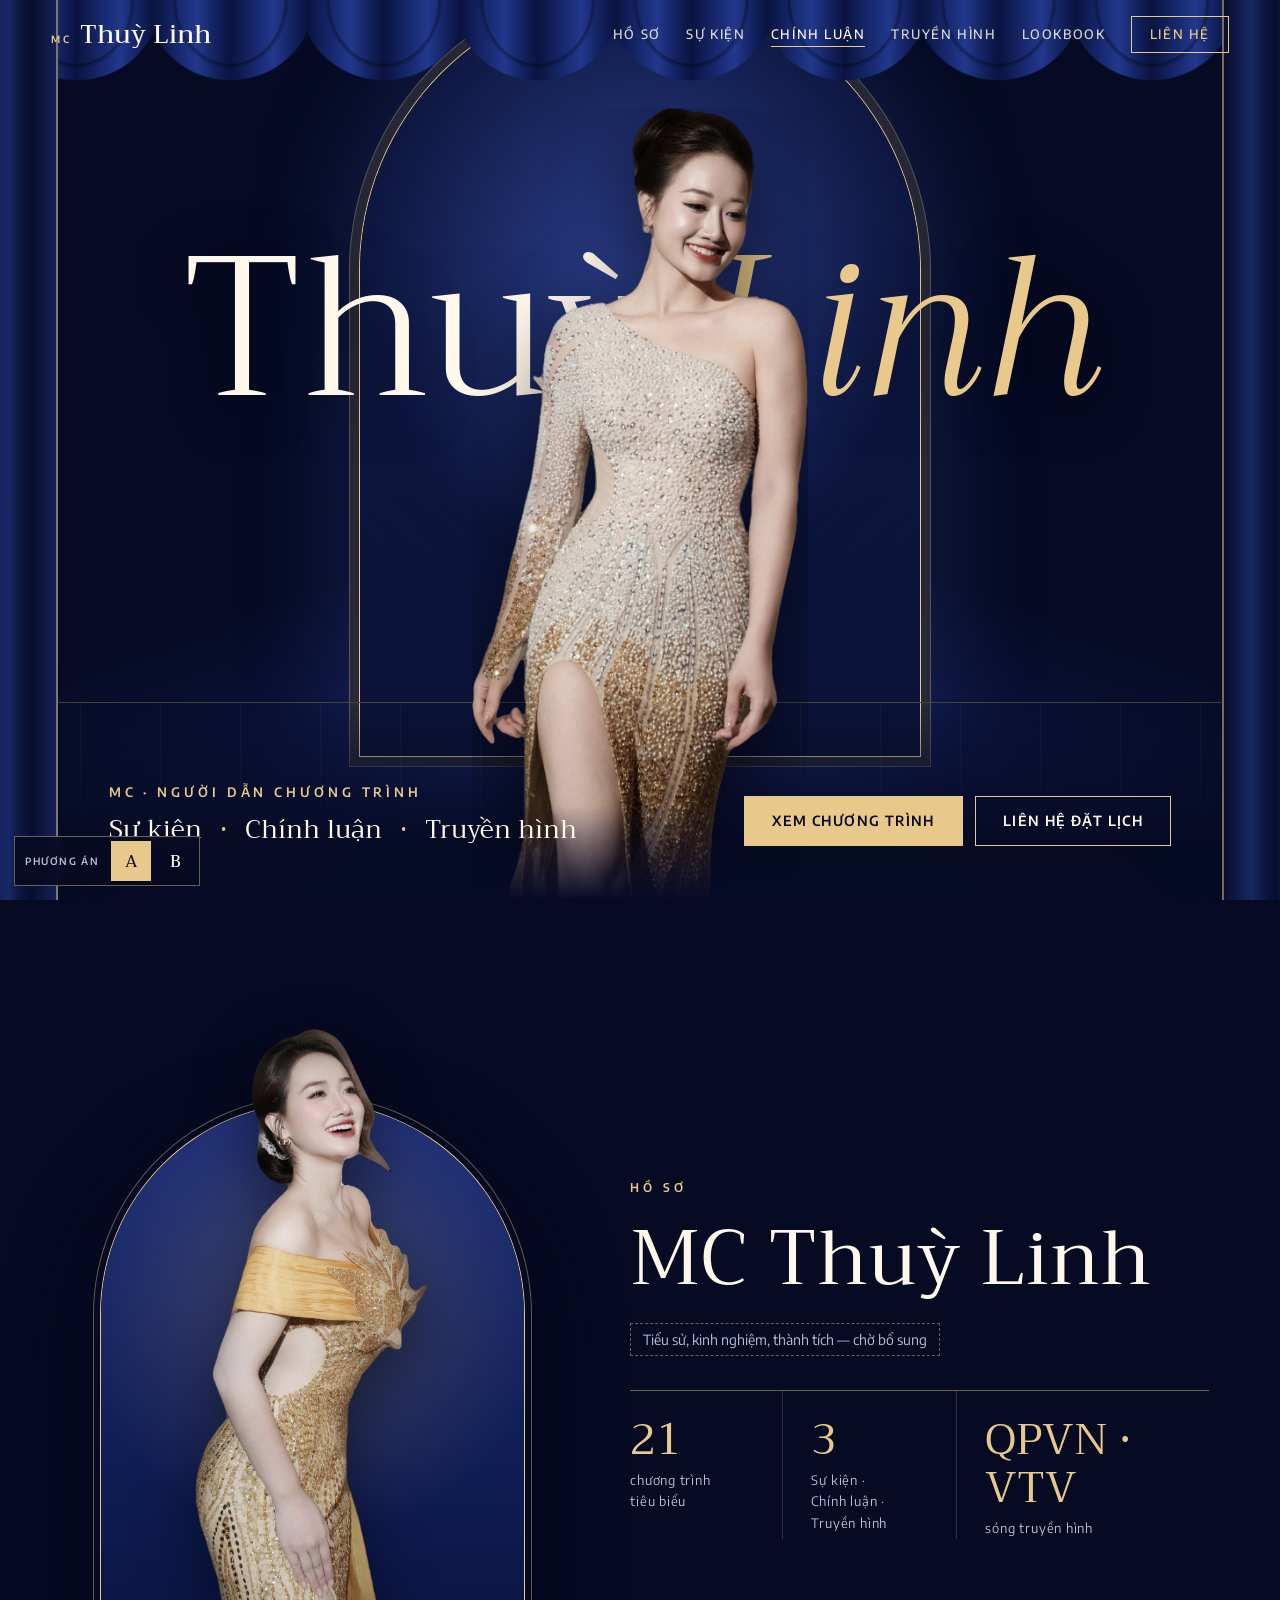
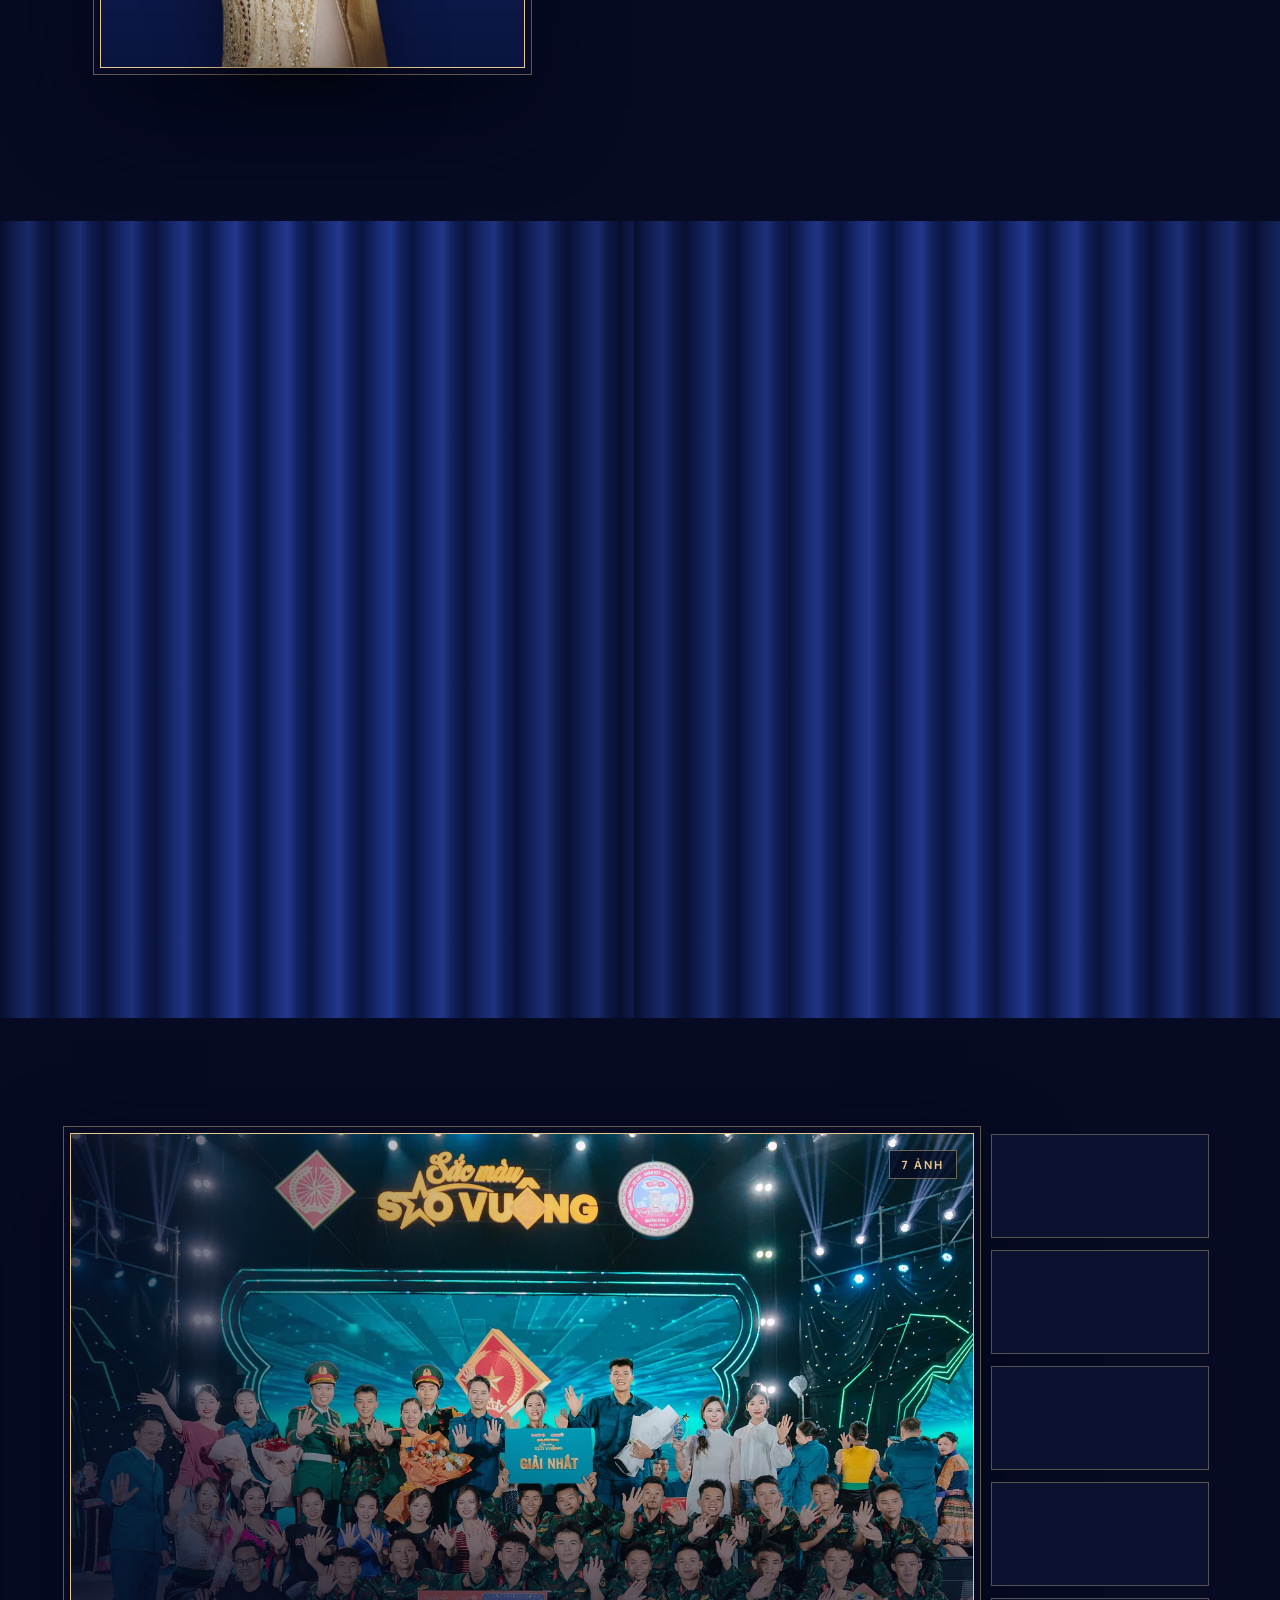
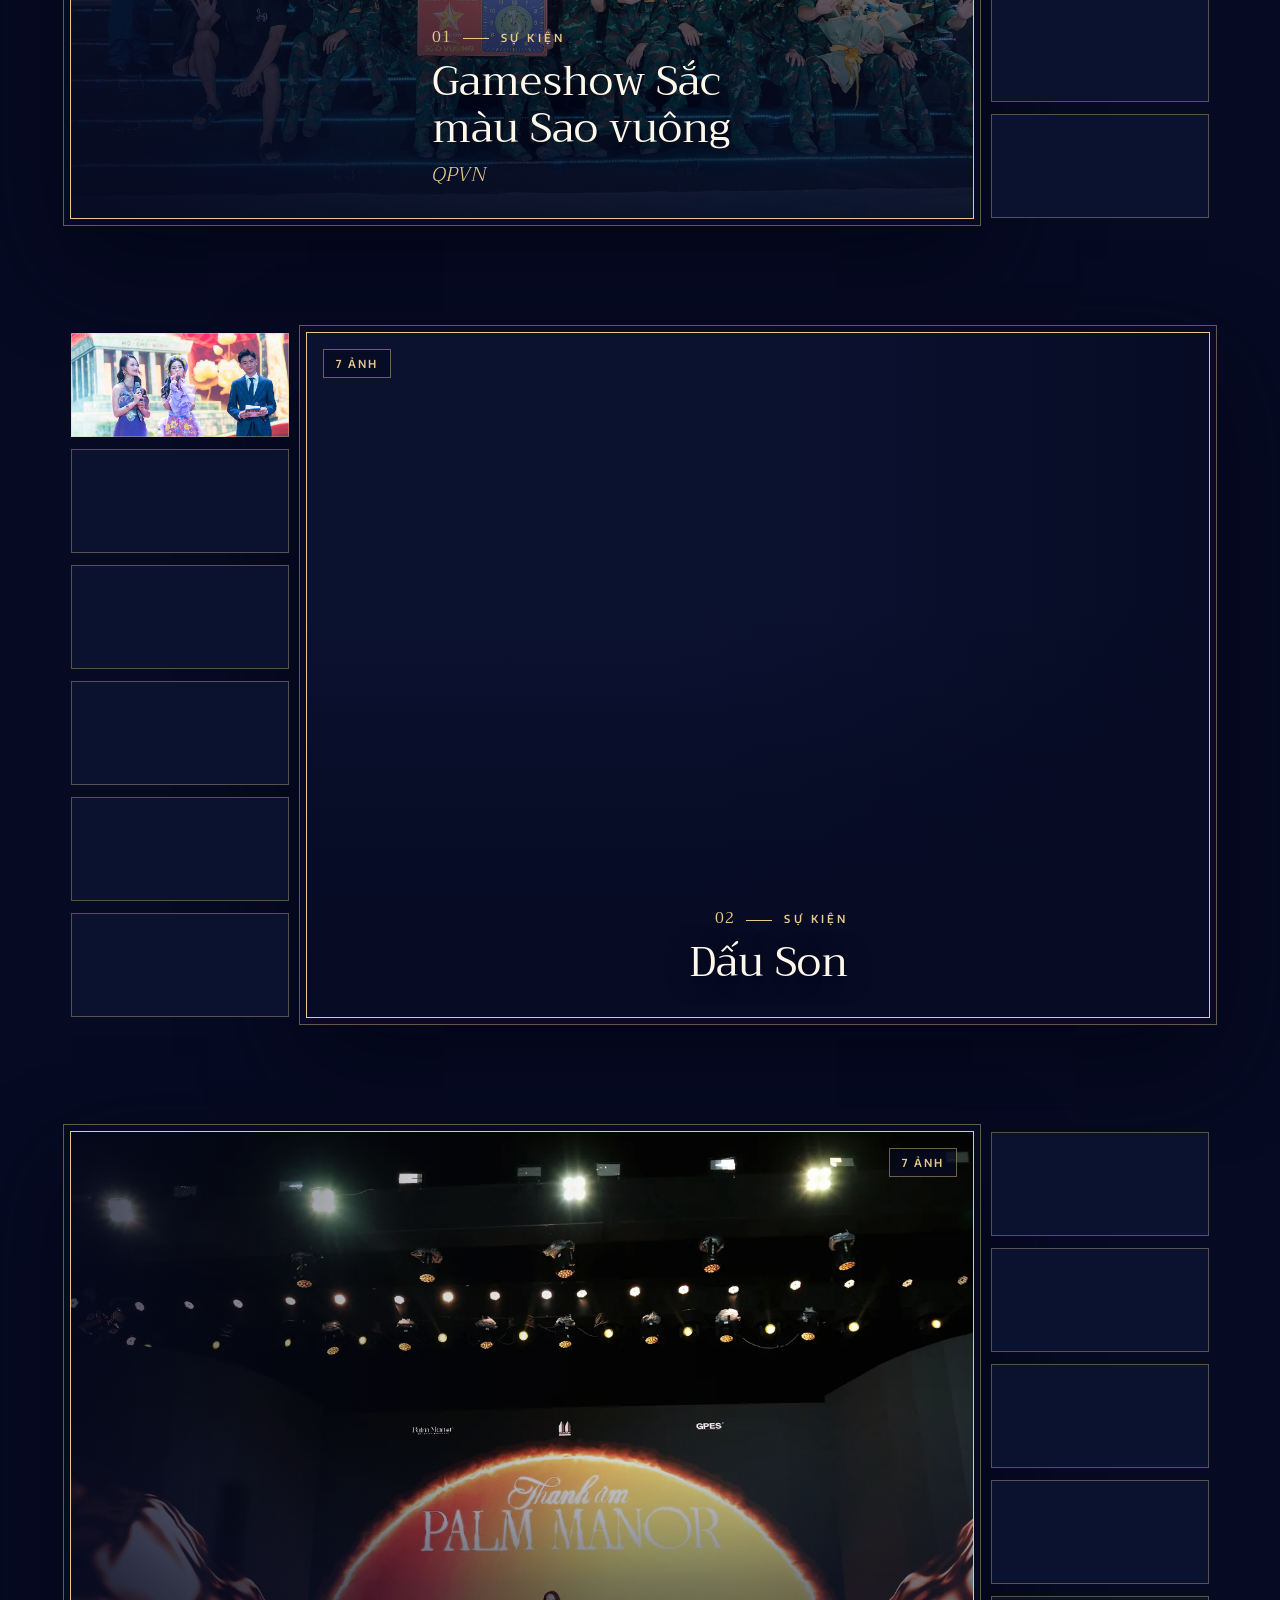
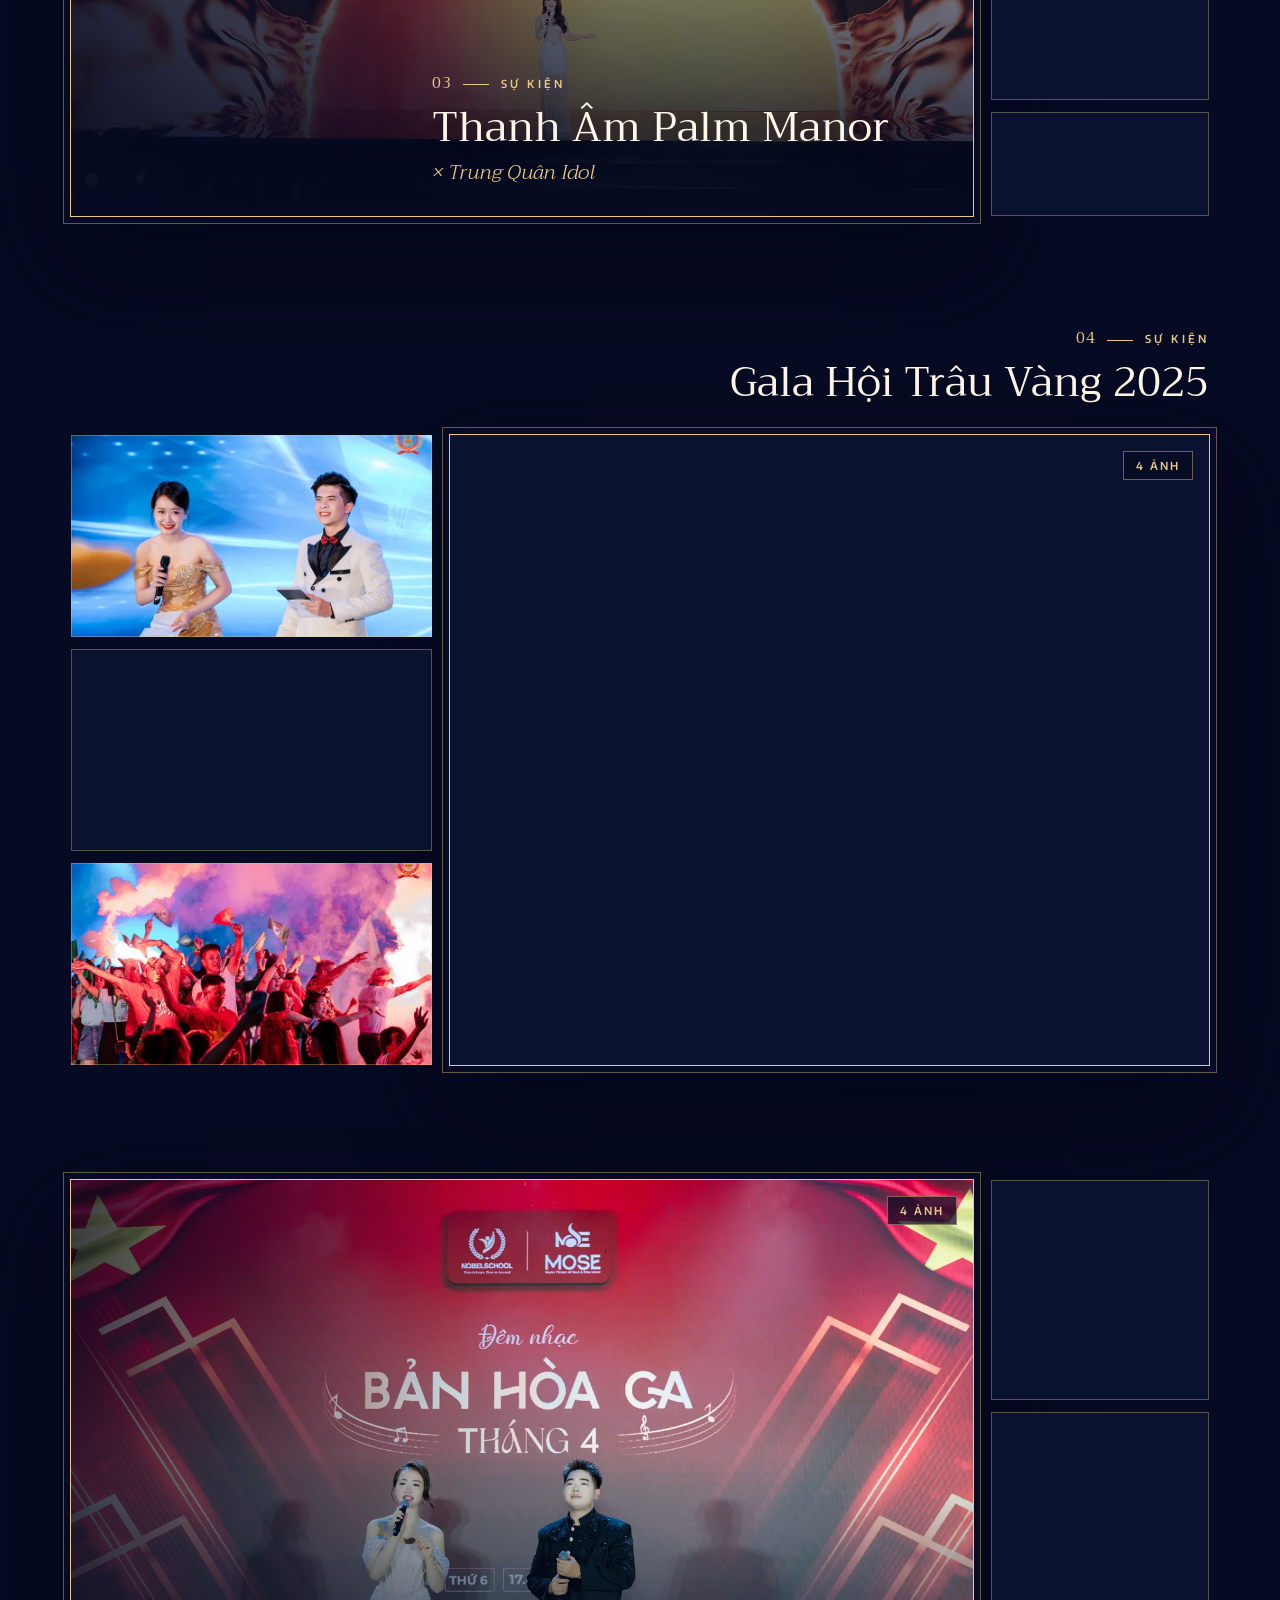
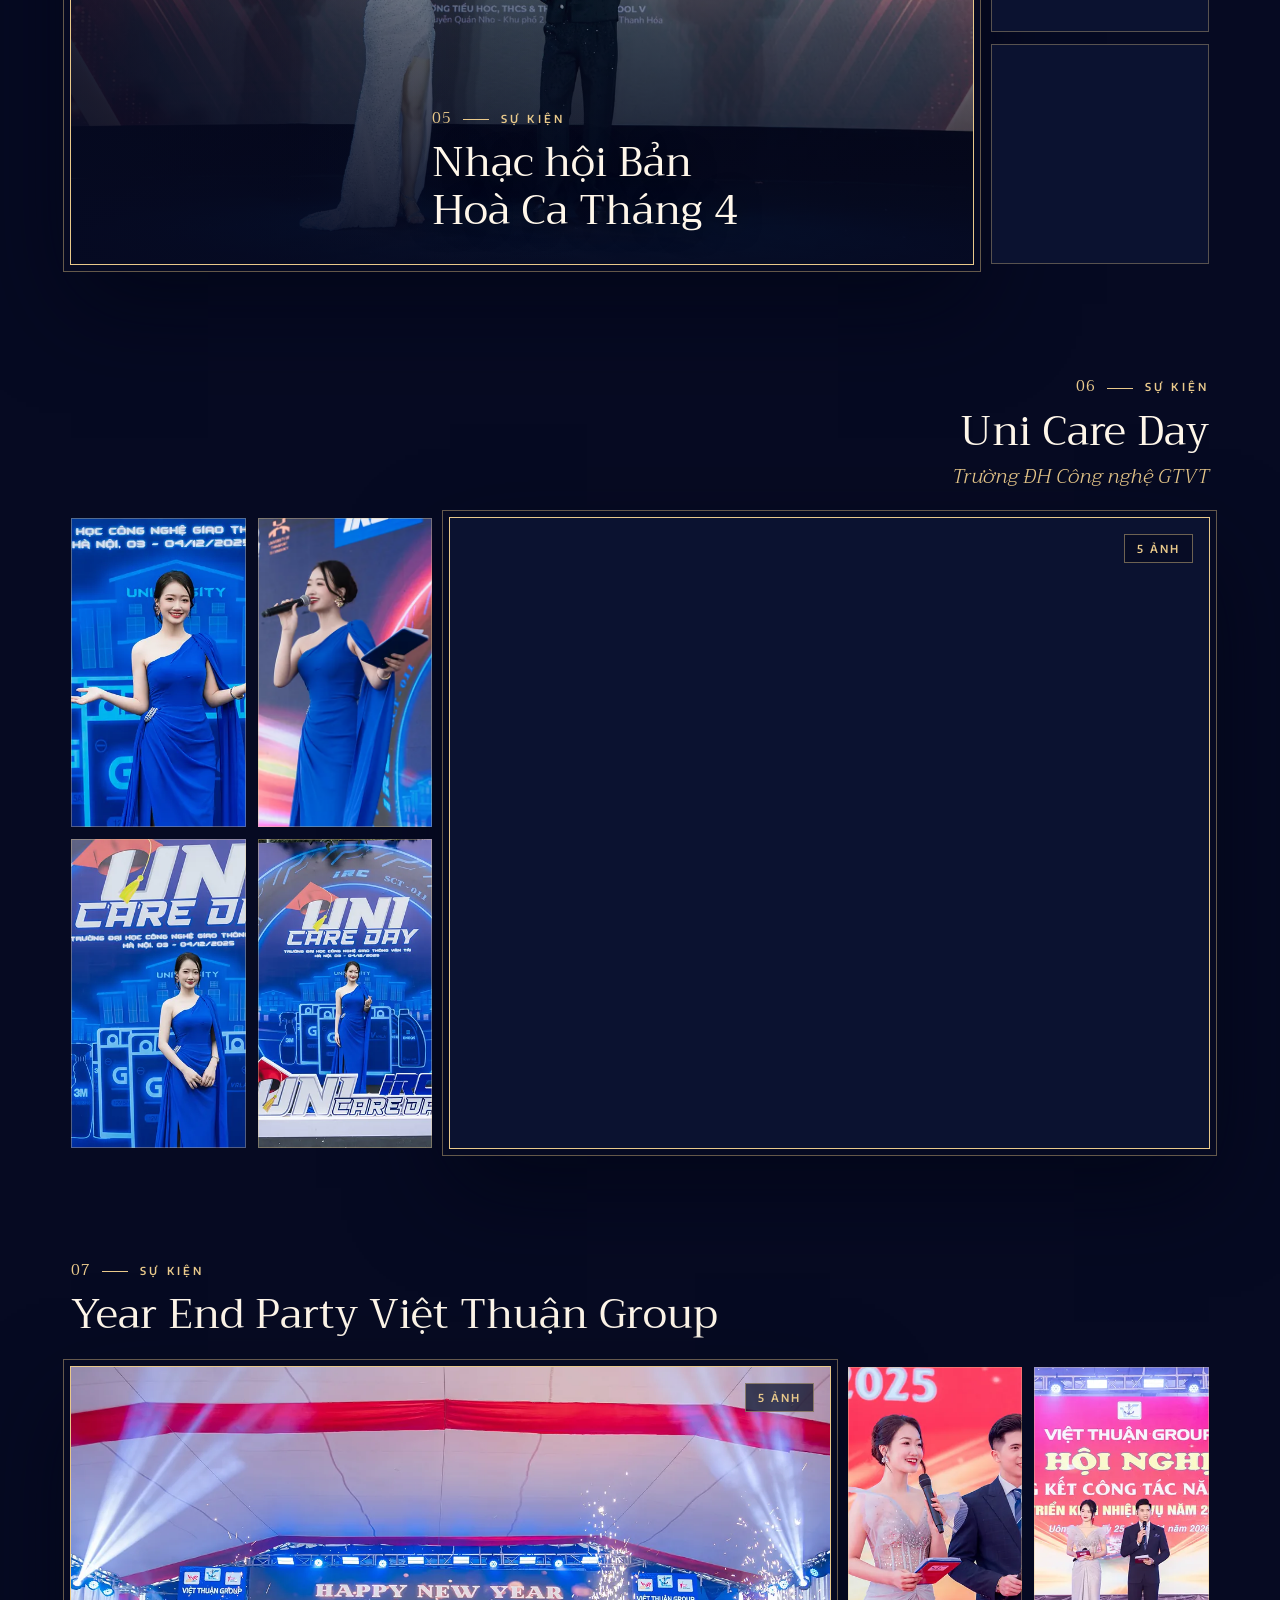
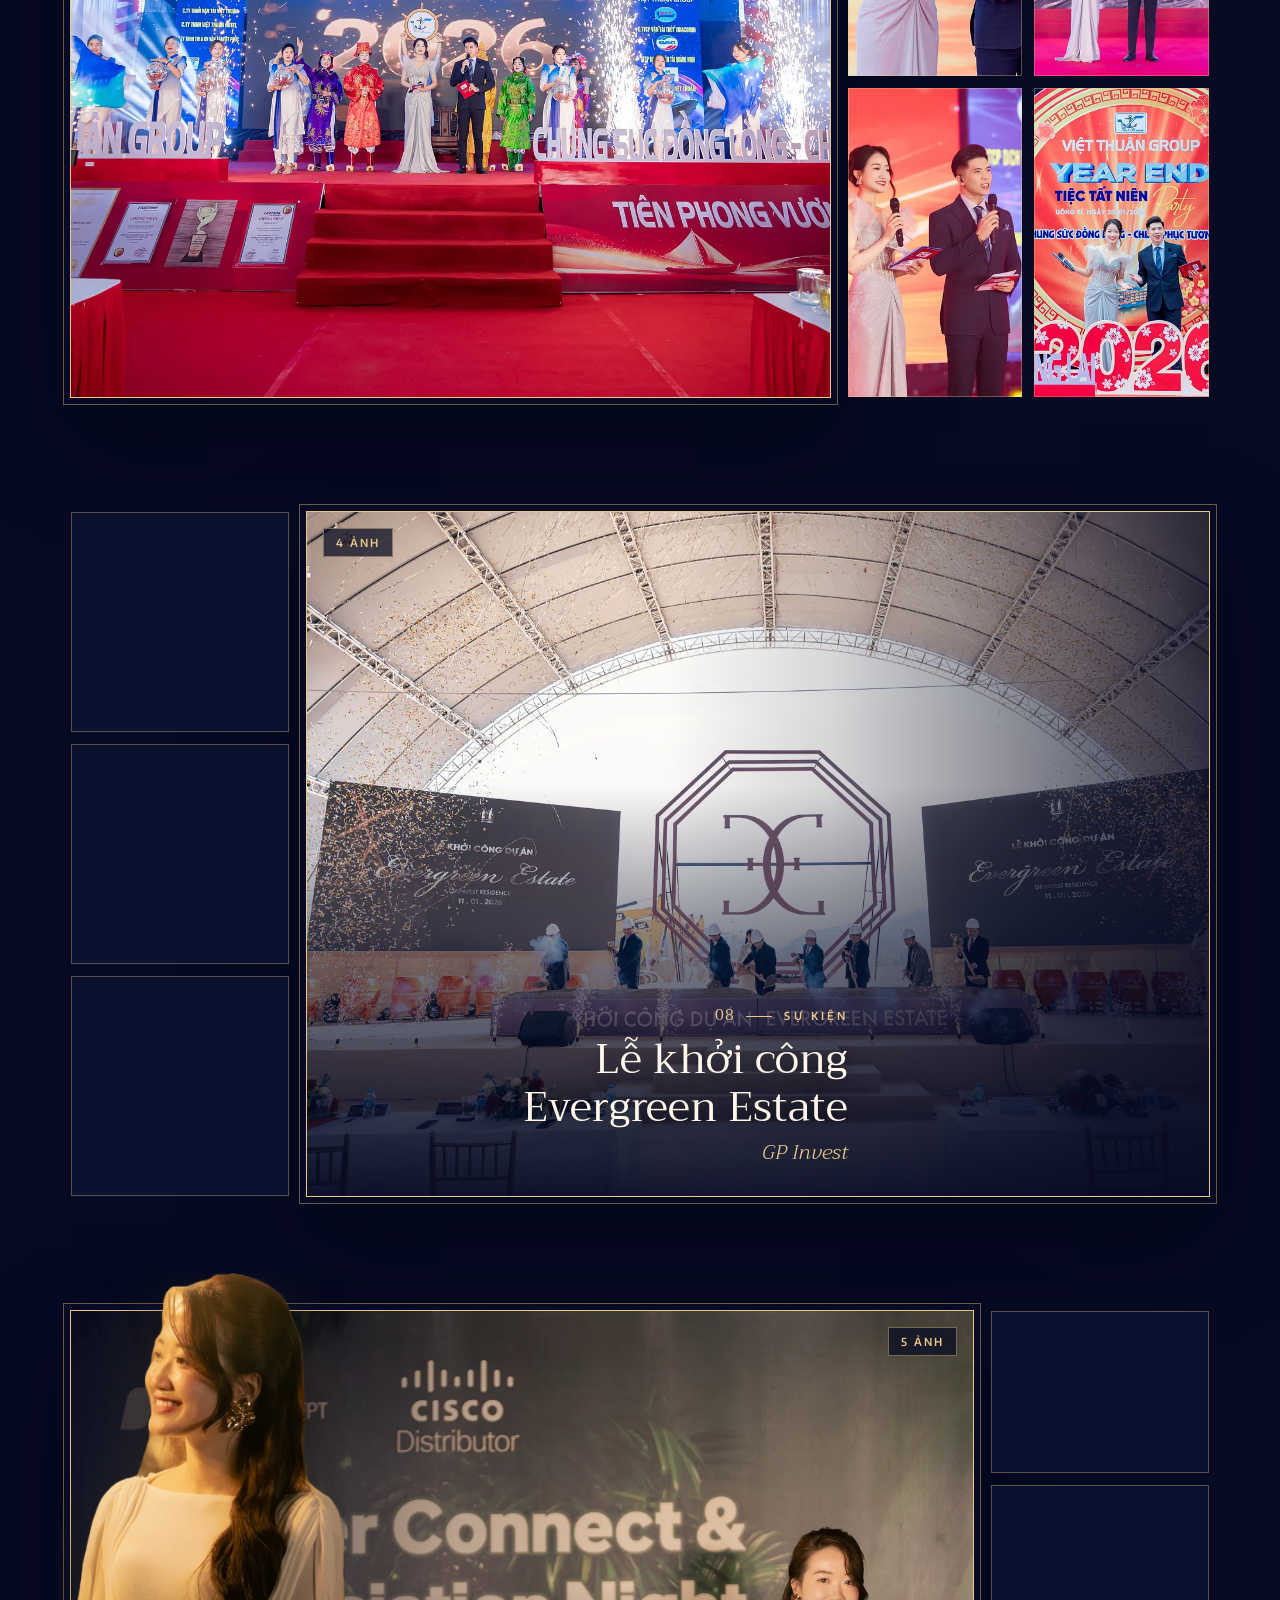
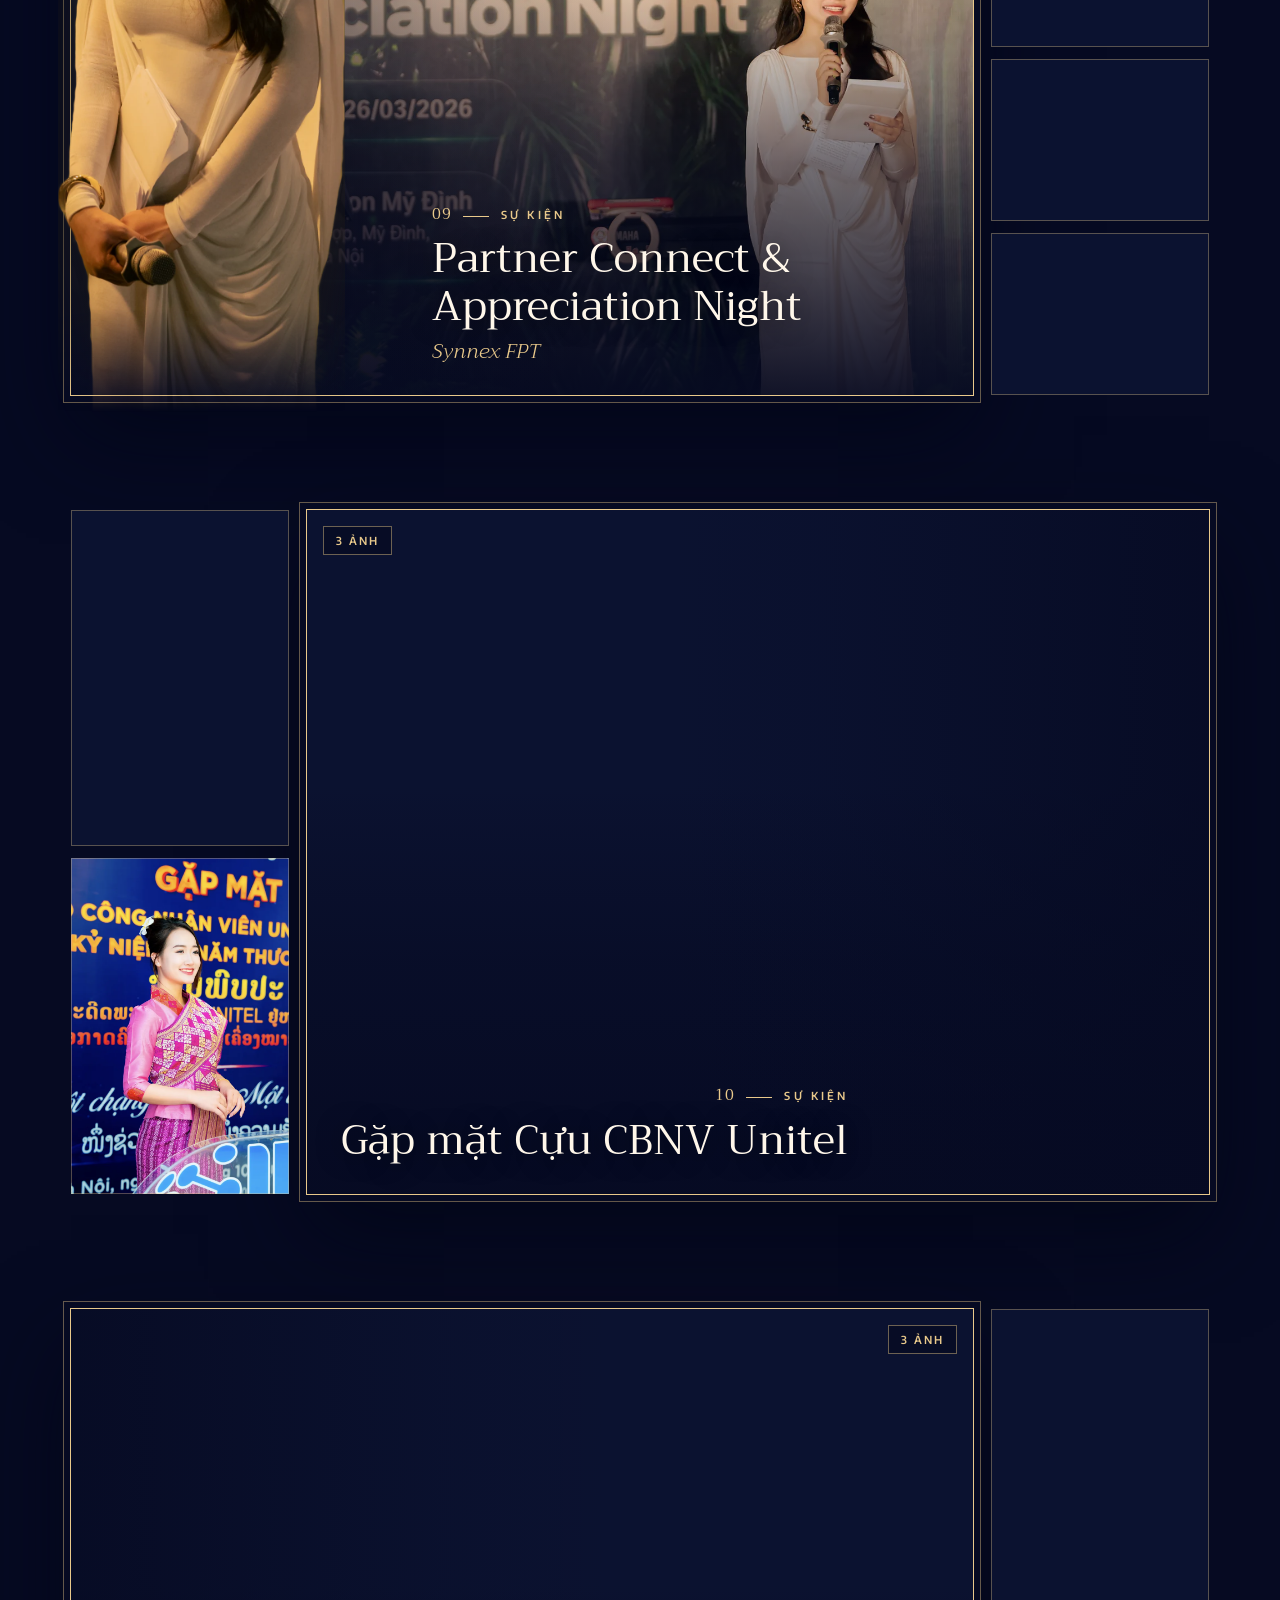
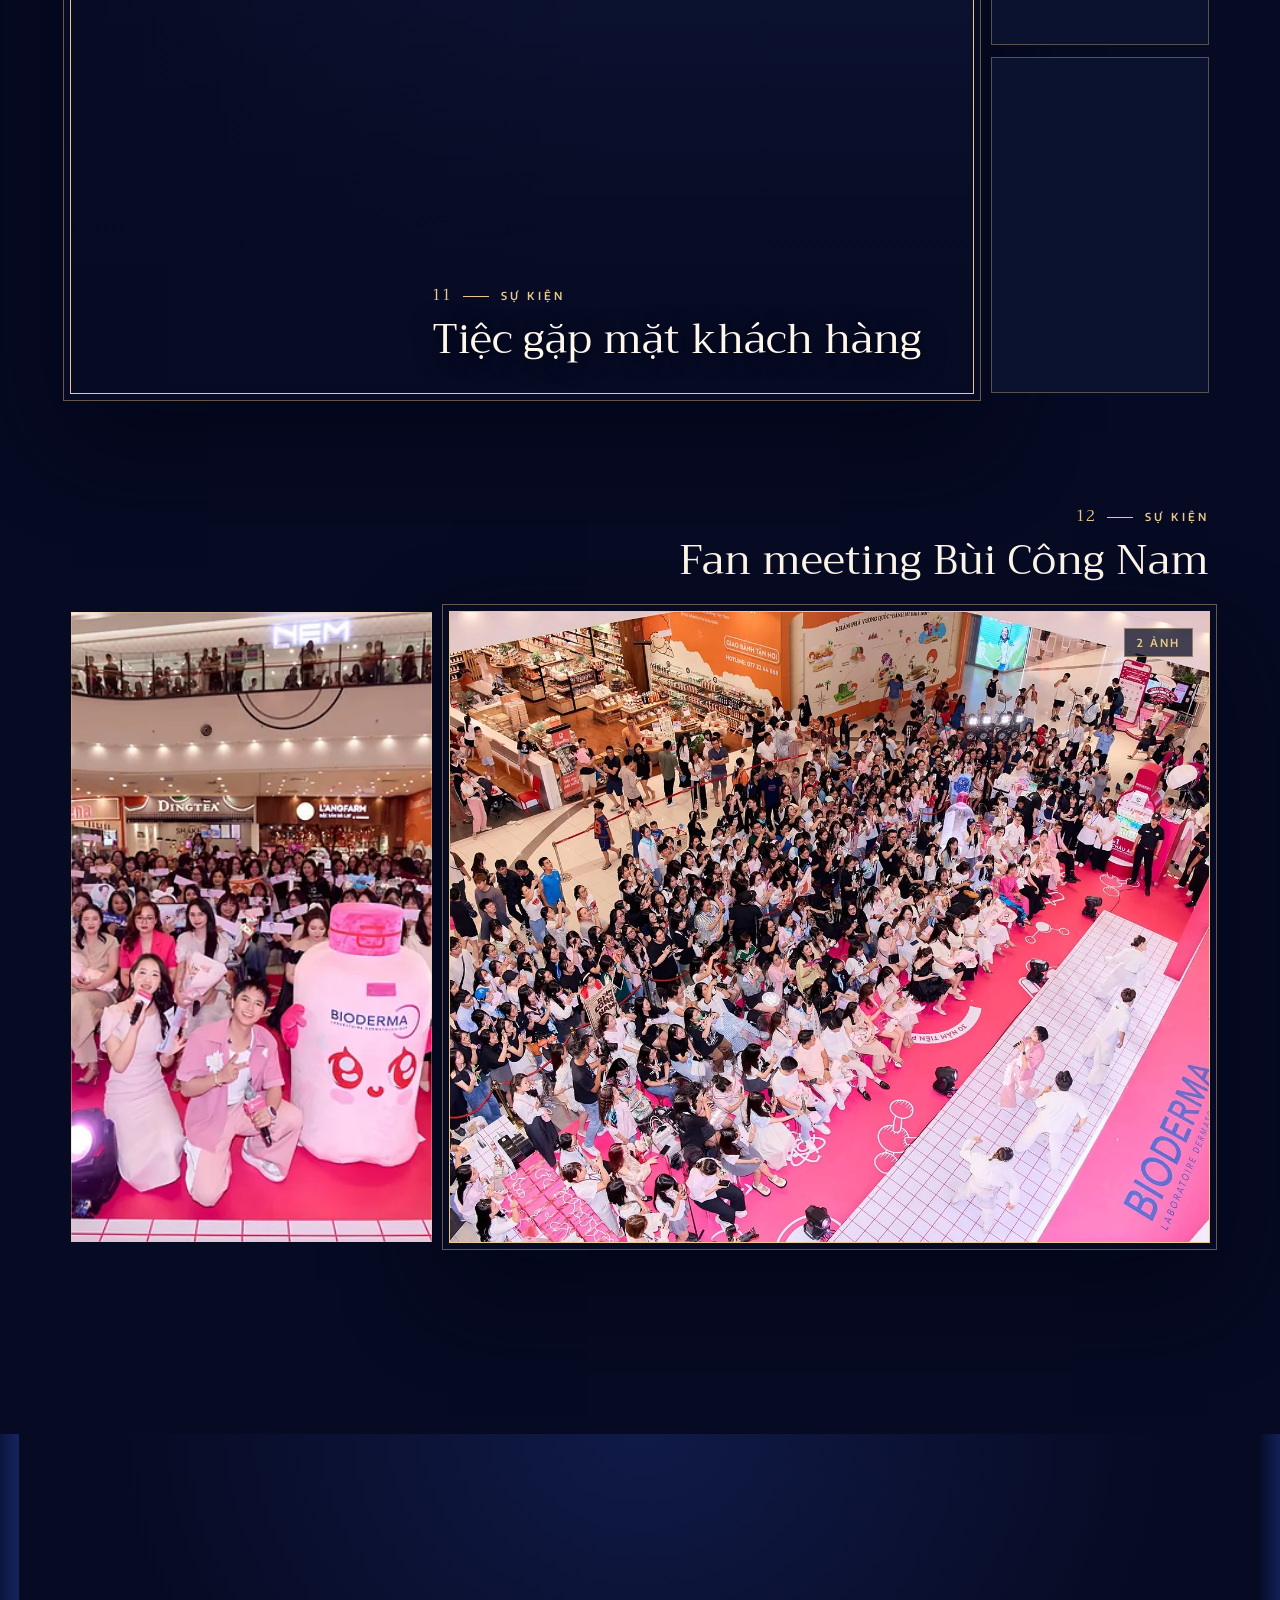
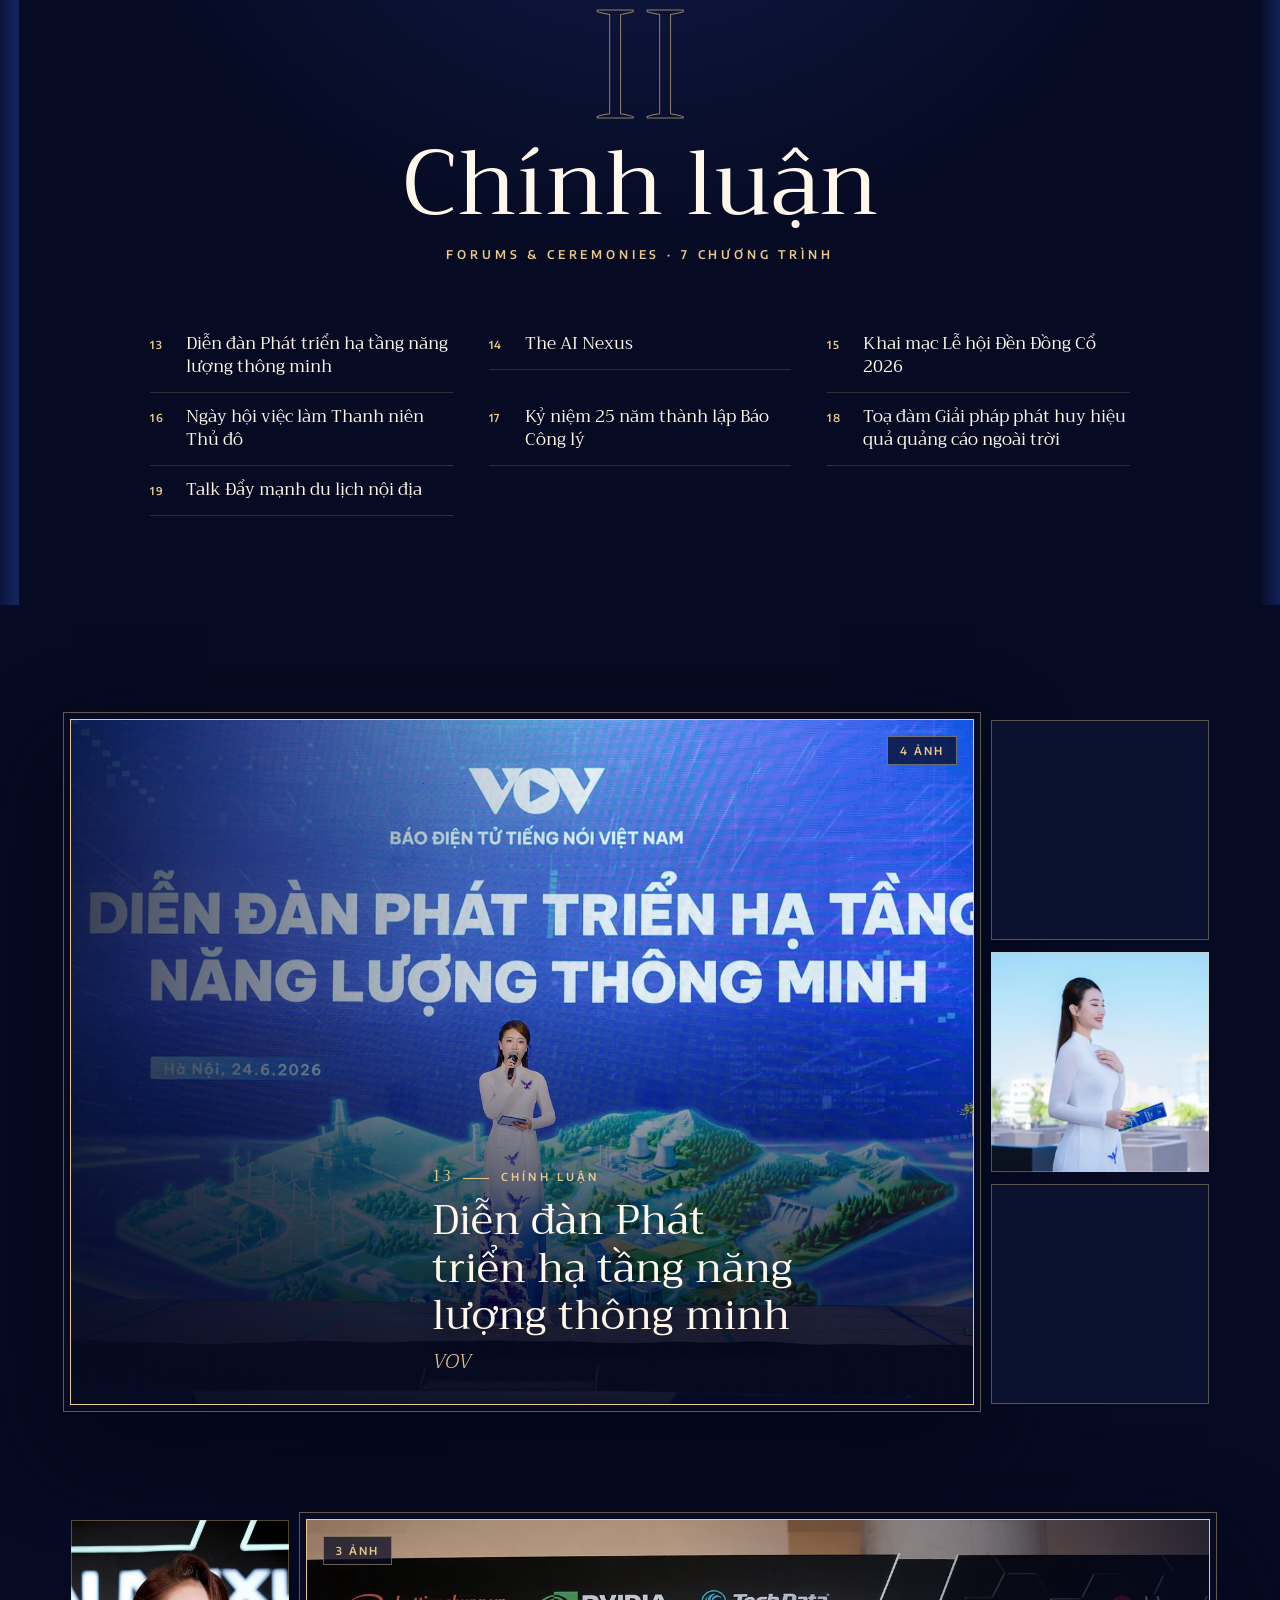
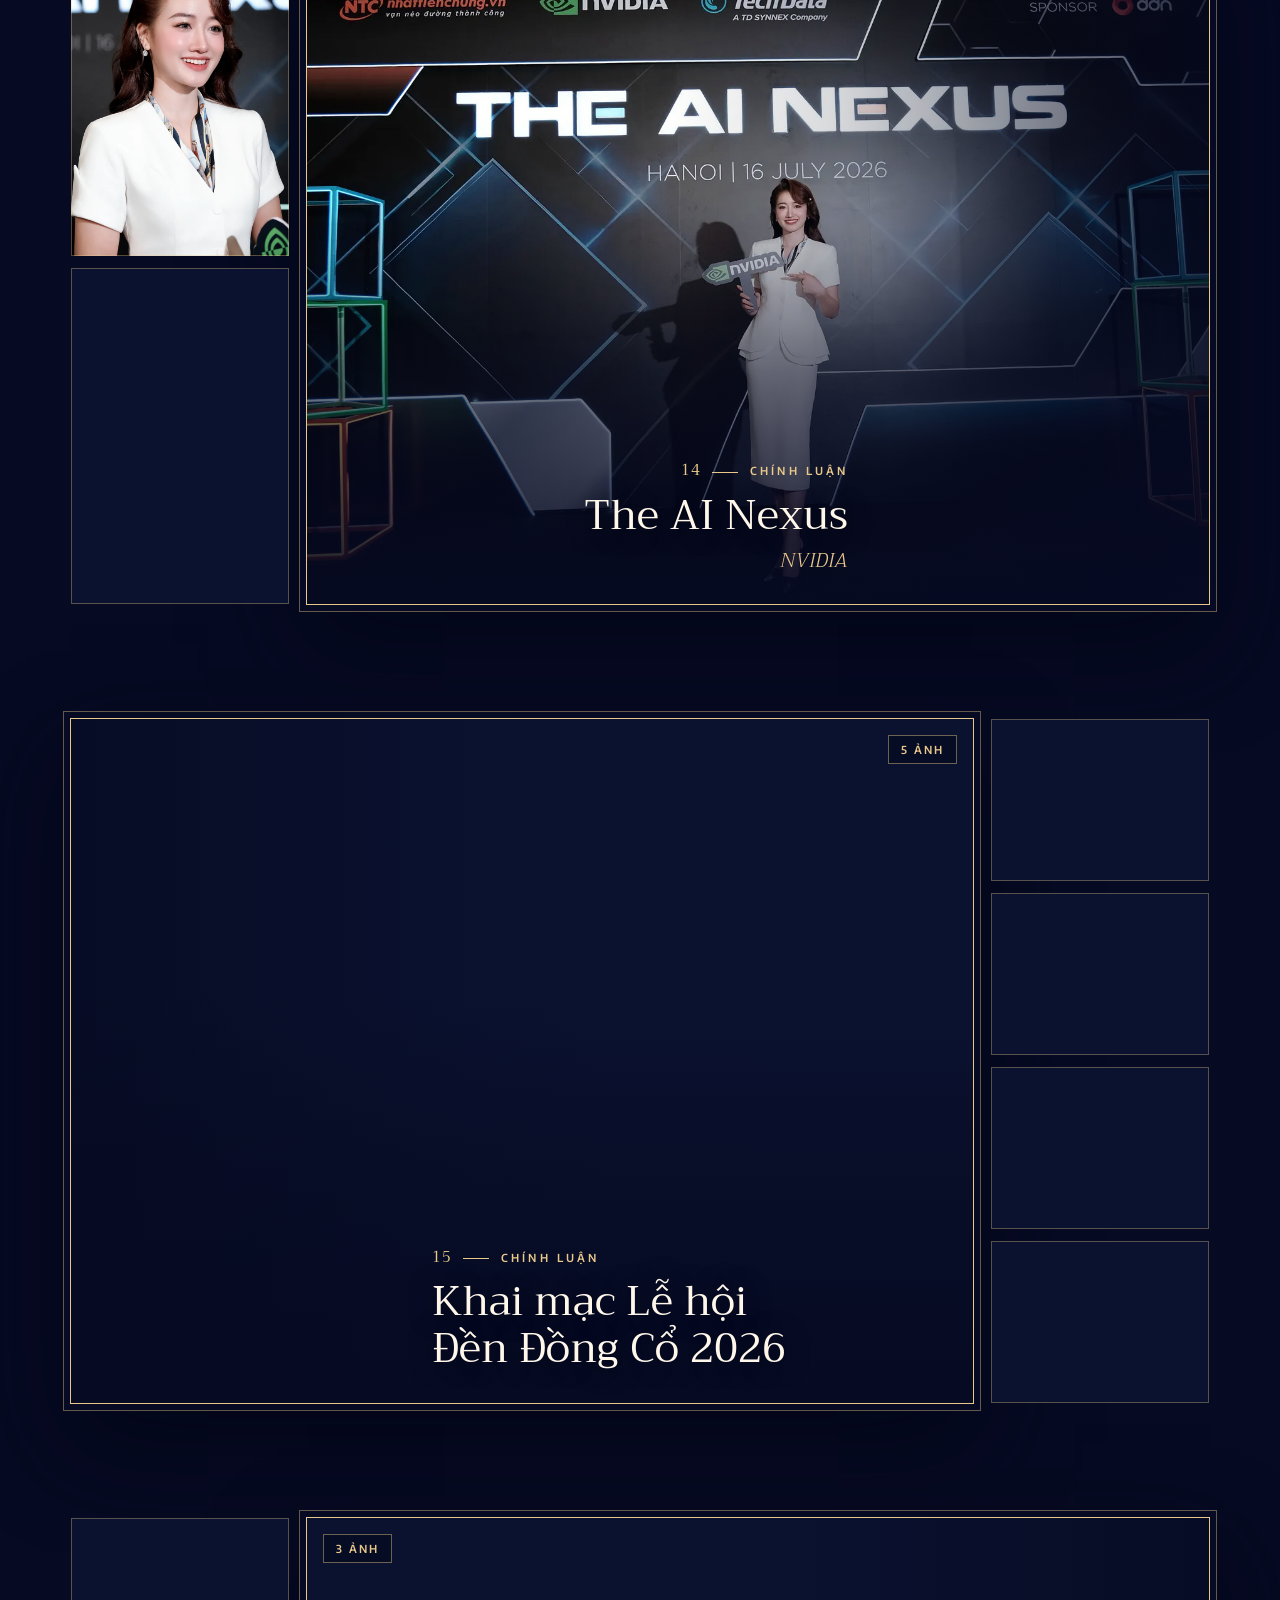
==== index.html @ 0a202229 "Thêm phương án B (màn đầu Beauty 4, Xem thêm chương trình) Co-Authored-By: Claude Opus 5.5 <noreply@" ====
<!doctype html>
<html lang="vi">
<head>
<meta charset="utf-8">
<meta name="viewport" content="width=device-width, initial-scale=1, viewport-fit=cover">
<title>MC Thuỳ Linh — Sự kiện · Chính luận · Truyền hình</title>
<meta name="description" content="MC Thuỳ Linh – người dẫn chương trình sự kiện, chính luận và truyền hình. Hồ sơ 21 chương trình tiêu biểu.">
<meta name="theme-color" content="#060A22">
<meta property="og:type" content="website">
<meta property="og:title" content="MC Thuỳ Linh — Người dẫn chương trình">
<meta property="og:description" content="Sự kiện · Chính luận · Truyền hình · 21 chương trình tiêu biểu">
<meta property="og:image" content="assets/img/lookbook/img-9850-1600.webp">
<link rel="preconnect" href="https://fonts.googleapis.com">
<link rel="preconnect" href="https://fonts.gstatic.com" crossorigin>
<link href="https://fonts.googleapis.com/css2?family=Trirong:ital,wght@0,300;0,400;0,500;0,600;1,300;1,400&family=Encode+Sans:wght@400;500;600&display=swap&subset=vietnamese" rel="stylesheet">
<link rel="preload" as="image" href="assets/cutouts/hero-sm.webp" imagesrcset="assets/cutouts/hero-sm.webp 340w, assets/cutouts/hero.webp 764w" imagesizes="(max-width: 760px) 90vw, 40vw">
<link rel="stylesheet" href="style.css">
<script>document.documentElement.classList.add('js')</script>
</head>
<body>
<a class="skip" href="#main">Bỏ qua, tới nội dung chính</a>

<header class="top" id="top-bar">
  <a class="brand" href="#top" aria-label="MC Thuỳ Linh – về đầu trang"><small>MC</small>Thuỳ Linh</a>
  <nav class="nav" id="nav" aria-label="Điều hướng chính">
    <a href="#ho-so">Hồ sơ</a><a href="#su-kien">Sự kiện</a><a href="#chinh-luan">Chính luận</a><a href="#truyen-hinh">Truyền hình</a><a href="#lookbook">Lookbook</a><a href="#lien-he" class="nav-cta">Liên hệ</a>
  </nav>
  <button class="menu-btn" type="button" aria-expanded="false" aria-controls="nav"><span class="menu-ico" aria-hidden="true"></span><span class="menu-txt">Menu</span></button>
</header>

<main id="main">
<section class="hero" id="top" aria-label="Giới thiệu">
  <div class="hero-stage" aria-hidden="true">
    <div class="valance"></div>
    <div class="spot spot-a"></div><div class="spot spot-b"></div>
    <div class="arch"></div>
    <div class="floor"></div>
    
  </div>
  <p class="hero-name" aria-hidden="true"><span>Thuỳ</span><span>Linh</span></p>
  <img class="hero-cut" src="assets/cutouts/hero-sm.webp" srcset="assets/cutouts/hero-sm.webp 340w, assets/cutouts/hero.webp 764w" sizes="(max-width: 760px) 90vw, 40vw" width="764" height="1800" fetchpriority="high" alt="MC Thuỳ Linh trong đầm dạ hội đính kết ánh champagne">
  <div class="hero-copy">
    <div class="hero-txt">
      <h1><span class="hk">MC · Người dẫn chương trình</span><span class="sr">MC Thuỳ Linh</span></h1>
      <p class="hero-fields"><span>Sự kiện</span><span>Chính luận</span><span>Truyền hình</span></p>
    </div>
    <div class="hero-cta">
      <a class="btn" href="#su-kien">Xem chương trình</a>
      <a class="btn btn-o" href="#lien-he">Liên hệ đặt lịch</a>
    </div>
  </div>
  <div class="curtain curtain-l" aria-hidden="true"></div>
  <div class="curtain curtain-r" aria-hidden="true"></div>
  <a class="scroll-cue" href="#ho-so" aria-label="Cuộn xuống phần Hồ sơ"><span></span></a>
</section>

<section class="about" id="ho-so" aria-labelledby="h-about">
  <div class="about-art reveal">
    <div class="about-arch"></div>
    <img src="assets/cutouts/gold-sm.webp" srcset="assets/cutouts/gold-sm.webp 292w, assets/cutouts/gold.webp 657w" sizes="(max-width: 760px) 70vw, 30vw" width="657" height="1800" loading="lazy" decoding="async" alt="MC Thuỳ Linh trong đầm vàng ánh kim">
  </div>
  <div class="about-copy reveal">
    <p class="eyebrow">Hồ sơ</p>
    <h2 id="h-about">MC Thuỳ Linh</h2>
    <p class="about-bio"><span class="pending">Tiểu sử, kinh nghiệm, thành tích — chờ bổ sung</span></p>
    <dl class="facts">
      <div><dt>21</dt><dd>chương trình tiêu biểu</dd></div>
      <div><dt>3</dt><dd>Sự kiện · Chính luận · Truyền hình</dd></div>
      <div><dt>QPVN · VTV</dt><dd>sóng truyền hình</dd></div>
    </dl>
  </div>
</section>


<div class="programs" id="chuong-trinh">

<section class="chapter" id="su-kien" aria-labelledby="h-su-kien">
  <div class="chap reveal-curtain">
    <span class="chap-roman" aria-hidden="true">I</span>
    <h2 class="chap-title" id="h-su-kien">Sự kiện</h2>
    <p class="chap-en">Events · 12 chương trình</p>
    <ol class="chap-index"><li><a href="#sac-mau-sao-vuong"><span>01</span>Gameshow Sắc màu Sao vuông</a></li><li><a href="#dau-son"><span>02</span>Dấu Son</a></li><li><a href="#thanh-am-palm-manor"><span>03</span>Thanh Âm Palm Manor</a></li><li><a href="#gala-trau-vang"><span>04</span>Gala Hội Trâu Vàng 2025</a></li><li><a href="#ban-hoa-ca-thang-4"><span>05</span>Nhạc hội Bản Hoà Ca Tháng 4</a></li><li><a href="#uni-care-day"><span>06</span>Uni Care Day</a></li><li><a href="#viet-thuan-group"><span>07</span>Year End Party Việt Thuận Group</a></li><li><a href="#evergreen-estate"><span>08</span>Lễ khởi công Evergreen Estate</a></li><li><a href="#synnex-fpt"><span>09</span>Partner Connect &amp; Appreciation Night</a></li><li><a href="#unitel"><span>10</span>Gặp mặt Cựu CBNV Unitel</a></li><li><a href="#tiec-gap-mat-khach-hang"><span>11</span>Tiệc gặp mặt khách hàng</a></li><li><a href="#fan-meeting-bui-cong-nam"><span>12</span>Fan meeting Bùi Công Nam</a></li></ol>
  </div>
  <div class="chap-body">
<article class="pg pg-cutout  reveal" id="sac-mau-sao-vuong" data-gallery="sac-mau-sao-vuong" data-title="Gameshow Sắc màu Sao vuông" aria-labelledby="t-sac-mau-sao-vuong">
  <div class="pg-stage">
    <div class="pg-frame"><button class="pg-main" type="button" data-full="assets/img/sac-mau-sao-vuong/hd107625-1600.webp" data-w="1600" data-h="1067" data-alt="MC Thuỳ Linh dẫn chương trình Gameshow Sắc màu Sao vuông – toàn cảnh" aria-label="Xem ảnh lớn Gameshow Sắc màu Sao vuông"><img class="" src="assets/img/sac-mau-sao-vuong/hd107625-800.webp" srcset="assets/img/sac-mau-sao-vuong/hd107625-800.webp 800w, assets/img/sac-mau-sao-vuong/hd107625-1600.webp 1600w" sizes="(max-width: 760px) 100vw, 70vw" width="1600" height="1067" loading="lazy" decoding="async" alt="MC Thuỳ Linh dẫn chương trình Gameshow Sắc màu Sao vuông – toàn cảnh"></button></div>
    <img class="pg-cut" src="assets/cutouts/sao-vuong-sm.webp" srcset="assets/cutouts/sao-vuong-sm.webp 392w, assets/cutouts/sao-vuong.webp 883w" sizes="(max-width: 760px) 46vw, 30vw" width="883" height="1800" loading="lazy" decoding="async" alt="" aria-hidden="true">
    <header class="pg-cap">
      <p class="pg-kicker"><span class="pg-num">01</span><span class="pg-ch">Sự kiện</span></p>
      <h3 class="pg-title" id="t-sac-mau-sao-vuong">Gameshow Sắc màu Sao vuông</h3>
      <span class="pg-sub">QPVN</span>
    </header>
    <span class="pg-count" aria-hidden="true">7 ảnh</span>
  </div>
  <div class="pg-thumbs" data-count="6"><button class="pg-thumb" type="button" data-full="assets/img/sac-mau-sao-vuong/img-7836-1600.webp" data-w="1600" data-h="2380" data-alt="Gameshow Sắc màu Sao vuông – ảnh 2" aria-label="Xem ảnh 2 của Gameshow Sắc màu Sao vuông"><img class="" src="assets/img/sac-mau-sao-vuong/img-7836-800.webp" srcset="assets/img/sac-mau-sao-vuong/img-7836-800.webp 800w, assets/img/sac-mau-sao-vuong/img-7836-1600.webp 1600w" sizes="(max-width: 760px) 42vw, 220px" width="1600" height="2380" loading="lazy" decoding="async" alt=""></button><button class="pg-thumb" type="button" data-full="assets/img/sac-mau-sao-vuong/img-7731-1600.webp" data-w="1600" data-h="1066" data-alt="Gameshow Sắc màu Sao vuông – ảnh 3" aria-label="Xem ảnh 3 của Gameshow Sắc màu Sao vuông"><img class="" src="assets/img/sac-mau-sao-vuong/img-7731-800.webp" srcset="assets/img/sac-mau-sao-vuong/img-7731-800.webp 800w, assets/img/sac-mau-sao-vuong/img-7731-1600.webp 1600w" sizes="(max-width: 760px) 42vw, 220px" width="1600" height="1066" loading="lazy" decoding="async" alt=""></button><button class="pg-thumb" type="button" data-full="assets/img/sac-mau-sao-vuong/img-7833-1600.webp" data-w="1600" data-h="2406" data-alt="Gameshow Sắc màu Sao vuông – ảnh 4" aria-label="Xem ảnh 4 của Gameshow Sắc màu Sao vuông"><img class="" src="assets/img/sac-mau-sao-vuong/img-7833-800.webp" srcset="assets/img/sac-mau-sao-vuong/img-7833-800.webp 800w, assets/img/sac-mau-sao-vuong/img-7833-1600.webp 1600w" sizes="(max-width: 760px) 42vw, 220px" width="1600" height="2406" loading="lazy" decoding="async" alt=""></button><button class="pg-thumb" type="button" data-full="assets/img/sac-mau-sao-vuong/img-7832-1600.webp" data-w="1600" data-h="1066" data-alt="Gameshow Sắc màu Sao vuông – ảnh 5" aria-label="Xem ảnh 5 của Gameshow Sắc màu Sao vuông"><img class="" src="assets/img/sac-mau-sao-vuong/img-7832-800.webp" srcset="assets/img/sac-mau-sao-vuong/img-7832-800.webp 800w, assets/img/sac-mau-sao-vuong/img-7832-1600.webp 1600w" sizes="(max-width: 760px) 42vw, 220px" width="1600" height="1066" loading="lazy" decoding="async" alt=""></button><button class="pg-thumb" type="button" data-full="assets/img/sac-mau-sao-vuong/img-7841-1600.webp" data-w="1600" data-h="1067" data-alt="Gameshow Sắc màu Sao vuông – ảnh 6" aria-label="Xem ảnh 6 của Gameshow Sắc màu Sao vuông"><img class="" src="assets/img/sac-mau-sao-vuong/img-7841-800.webp" srcset="assets/img/sac-mau-sao-vuong/img-7841-800.webp 800w, assets/img/sac-mau-sao-vuong/img-7841-1600.webp 1600w" sizes="(max-width: 760px) 42vw, 220px" width="1600" height="1067" loading="lazy" decoding="async" alt=""></button><button class="pg-thumb" type="button" data-full="assets/img/sac-mau-sao-vuong/vml06118-1600.webp" data-w="1600" data-h="1067" data-alt="Gameshow Sắc màu Sao vuông – ảnh 7" aria-label="Xem ảnh 7 của Gameshow Sắc màu Sao vuông"><img class="" src="assets/img/sac-mau-sao-vuong/vml06118-800.webp" srcset="assets/img/sac-mau-sao-vuong/vml06118-800.webp 800w, assets/img/sac-mau-sao-vuong/vml06118-1600.webp 1600w" sizes="(max-width: 760px) 42vw, 220px" width="1600" height="1067" loading="lazy" decoding="async" alt=""></button></div>
</article>
<article class="pg pg-cutout is-right reveal" id="dau-son" data-gallery="dau-son" data-title="Dấu Son" aria-labelledby="t-dau-son">
  <div class="pg-stage">
    <div class="pg-frame"><button class="pg-main" type="button" data-full="assets/img/dau-son/img-0361-1600.webp" data-w="1600" data-h="1080" data-alt="MC Thuỳ Linh dẫn chương trình Dấu Son – toàn cảnh" aria-label="Xem ảnh lớn Dấu Son"><img class="" src="assets/img/dau-son/img-0361-800.webp" srcset="assets/img/dau-son/img-0361-800.webp 800w, assets/img/dau-son/img-0361-1600.webp 1600w" sizes="(max-width: 760px) 100vw, 70vw" width="1600" height="1080" loading="lazy" decoding="async" alt="MC Thuỳ Linh dẫn chương trình Dấu Son – toàn cảnh"></button></div>
    <img class="pg-cut" src="assets/cutouts/dau-son-sm.webp" srcset="assets/cutouts/dau-son-sm.webp 354w, assets/cutouts/dau-son.webp 797w" sizes="(max-width: 760px) 46vw, 30vw" width="797" height="1800" loading="lazy" decoding="async" alt="" aria-hidden="true">
    <header class="pg-cap">
      <p class="pg-kicker"><span class="pg-num">02</span><span class="pg-ch">Sự kiện</span></p>
      <h3 class="pg-title" id="t-dau-son">Dấu Son</h3>
      
    </header>
    <span class="pg-count" aria-hidden="true">7 ảnh</span>
  </div>
  <div class="pg-thumbs" data-count="6"><button class="pg-thumb" type="button" data-full="assets/img/dau-son/img-0359-1600.webp" data-w="1600" data-h="1103" data-alt="Dấu Son – ảnh 2" aria-label="Xem ảnh 2 của Dấu Son"><img class="" src="assets/img/dau-son/img-0359-800.webp" srcset="assets/img/dau-son/img-0359-800.webp 800w, assets/img/dau-son/img-0359-1600.webp 1600w" sizes="(max-width: 760px) 42vw, 220px" width="1600" height="1103" loading="lazy" decoding="async" alt=""></button><button class="pg-thumb" type="button" data-full="assets/img/dau-son/img-0360-1600.webp" data-w="1600" data-h="1090" data-alt="Dấu Son – ảnh 3" aria-label="Xem ảnh 3 của Dấu Son"><img class="" src="assets/img/dau-son/img-0360-800.webp" srcset="assets/img/dau-son/img-0360-800.webp 800w, assets/img/dau-son/img-0360-1600.webp 1600w" sizes="(max-width: 760px) 42vw, 220px" width="1600" height="1090" loading="lazy" decoding="async" alt=""></button><button class="pg-thumb" type="button" data-full="assets/img/dau-son/img-0357-1600.webp" data-w="1600" data-h="1080" data-alt="Dấu Son – ảnh 4" aria-label="Xem ảnh 4 của Dấu Son"><img class="" src="assets/img/dau-son/img-0357-800.webp" srcset="assets/img/dau-son/img-0357-800.webp 800w, assets/img/dau-son/img-0357-1600.webp 1600w" sizes="(max-width: 760px) 42vw, 220px" width="1600" height="1080" loading="lazy" decoding="async" alt=""></button><button class="pg-thumb" type="button" data-full="assets/img/dau-son/quality-restoration-20260127211842655-1600.webp" data-w="1600" data-h="1170" data-alt="Dấu Son – ảnh 5" aria-label="Xem ảnh 5 của Dấu Son"><img class="" src="assets/img/dau-son/quality-restoration-20260127211842655-800.webp" srcset="assets/img/dau-son/quality-restoration-20260127211842655-800.webp 800w, assets/img/dau-son/quality-restoration-20260127211842655-1600.webp 1600w" sizes="(max-width: 760px) 42vw, 220px" width="1600" height="1170" loading="lazy" decoding="async" alt=""></button><button class="pg-thumb" type="button" data-full="assets/img/dau-son/quality-restoration-20260123020553334-1600.webp" data-w="1600" data-h="2131" data-alt="Dấu Son – ảnh 6" aria-label="Xem ảnh 6 của Dấu Son"><img class="" src="assets/img/dau-son/quality-restoration-20260123020553334-800.webp" srcset="assets/img/dau-son/quality-restoration-20260123020553334-800.webp 800w, assets/img/dau-son/quality-restoration-20260123020553334-1600.webp 1600w" sizes="(max-width: 760px) 42vw, 220px" width="1600" height="2131" loading="lazy" decoding="async" alt=""></button><button class="pg-thumb" type="button" data-full="assets/img/dau-son/quality-restoration-20260127211957815-1600.webp" data-w="1600" data-h="1067" data-alt="Dấu Son – ảnh 7" aria-label="Xem ảnh 7 của Dấu Son"><img class="" src="assets/img/dau-son/quality-restoration-20260127211957815-800.webp" srcset="assets/img/dau-son/quality-restoration-20260127211957815-800.webp 800w, assets/img/dau-son/quality-restoration-20260127211957815-1600.webp 1600w" sizes="(max-width: 760px) 42vw, 220px" width="1600" height="1067" loading="lazy" decoding="async" alt=""></button></div>
</article>
<article class="pg pg-cutout  reveal" id="thanh-am-palm-manor" data-gallery="thanh-am-palm-manor" data-title="Thanh Âm Palm Manor" aria-labelledby="t-thanh-am-palm-manor">
  <div class="pg-stage">
    <div class="pg-frame"><button class="pg-main" type="button" data-full="assets/img/thanh-am-palm-manor/img-1220-2-1600.webp" data-w="1600" data-h="1067" data-alt="MC Thuỳ Linh dẫn chương trình Thanh Âm Palm Manor – toàn cảnh" aria-label="Xem ảnh lớn Thanh Âm Palm Manor"><img class="" src="assets/img/thanh-am-palm-manor/img-1220-2-800.webp" srcset="assets/img/thanh-am-palm-manor/img-1220-2-800.webp 800w, assets/img/thanh-am-palm-manor/img-1220-2-1600.webp 1600w" sizes="(max-width: 760px) 100vw, 70vw" width="1600" height="1067" loading="lazy" decoding="async" alt="MC Thuỳ Linh dẫn chương trình Thanh Âm Palm Manor – toàn cảnh"></button></div>
    <img class="pg-cut" src="assets/cutouts/palm-manor-sm.webp" srcset="assets/cutouts/palm-manor-sm.webp 317w, assets/cutouts/palm-manor.webp 714w" sizes="(max-width: 760px) 46vw, 30vw" width="714" height="1800" loading="lazy" decoding="async" alt="" aria-hidden="true">
    <header class="pg-cap">
      <p class="pg-kicker"><span class="pg-num">03</span><span class="pg-ch">Sự kiện</span></p>
      <h3 class="pg-title" id="t-thanh-am-palm-manor">Thanh Âm Palm Manor</h3>
      <span class="pg-sub">× Trung Quân Idol</span>
    </header>
    <span class="pg-count" aria-hidden="true">7 ảnh</span>
  </div>
  <div class="pg-thumbs" data-count="6"><button class="pg-thumb" type="button" data-full="assets/img/thanh-am-palm-manor/img-7866-1600.webp" data-w="1600" data-h="2400" data-alt="Thanh Âm Palm Manor – ảnh 2" aria-label="Xem ảnh 2 của Thanh Âm Palm Manor"><img class="" src="assets/img/thanh-am-palm-manor/img-7866-800.webp" srcset="assets/img/thanh-am-palm-manor/img-7866-800.webp 800w, assets/img/thanh-am-palm-manor/img-7866-1600.webp 1600w" sizes="(max-width: 760px) 42vw, 220px" width="1600" height="2400" loading="lazy" decoding="async" alt=""></button><button class="pg-thumb" type="button" data-full="assets/img/thanh-am-palm-manor/img-1216-2-1600.webp" data-w="1600" data-h="1067" data-alt="Thanh Âm Palm Manor – ảnh 3" aria-label="Xem ảnh 3 của Thanh Âm Palm Manor"><img class="" src="assets/img/thanh-am-palm-manor/img-1216-2-800.webp" srcset="assets/img/thanh-am-palm-manor/img-1216-2-800.webp 800w, assets/img/thanh-am-palm-manor/img-1216-2-1600.webp 1600w" sizes="(max-width: 760px) 42vw, 220px" width="1600" height="1067" loading="lazy" decoding="async" alt=""></button><button class="pg-thumb" type="button" data-full="assets/img/thanh-am-palm-manor/img-7870-1600.webp" data-w="1600" data-h="2400" data-alt="Thanh Âm Palm Manor – ảnh 4" aria-label="Xem ảnh 4 của Thanh Âm Palm Manor"><img class="" src="assets/img/thanh-am-palm-manor/img-7870-800.webp" srcset="assets/img/thanh-am-palm-manor/img-7870-800.webp 800w, assets/img/thanh-am-palm-manor/img-7870-1600.webp 1600w" sizes="(max-width: 760px) 42vw, 220px" width="1600" height="2400" loading="lazy" decoding="async" alt=""></button><button class="pg-thumb" type="button" data-full="assets/img/thanh-am-palm-manor/img-7872-1600.webp" data-w="1600" data-h="2400" data-alt="Thanh Âm Palm Manor – ảnh 5" aria-label="Xem ảnh 5 của Thanh Âm Palm Manor"><img class="" src="assets/img/thanh-am-palm-manor/img-7872-800.webp" srcset="assets/img/thanh-am-palm-manor/img-7872-800.webp 800w, assets/img/thanh-am-palm-manor/img-7872-1600.webp 1600w" sizes="(max-width: 760px) 42vw, 220px" width="1600" height="2400" loading="lazy" decoding="async" alt=""></button><button class="pg-thumb" type="button" data-full="assets/img/thanh-am-palm-manor/img-7867-1600.webp" data-w="1600" data-h="2417" data-alt="Thanh Âm Palm Manor – ảnh 6" aria-label="Xem ảnh 6 của Thanh Âm Palm Manor"><img class="" src="assets/img/thanh-am-palm-manor/img-7867-800.webp" srcset="assets/img/thanh-am-palm-manor/img-7867-800.webp 800w, assets/img/thanh-am-palm-manor/img-7867-1600.webp 1600w" sizes="(max-width: 760px) 42vw, 220px" width="1600" height="2417" loading="lazy" decoding="async" alt=""></button><button class="pg-thumb" type="button" data-full="assets/img/thanh-am-palm-manor/img-7871-1600.webp" data-w="1600" data-h="2400" data-alt="Thanh Âm Palm Manor – ảnh 7" aria-label="Xem ảnh 7 của Thanh Âm Palm Manor"><img class="" src="assets/img/thanh-am-palm-manor/img-7871-800.webp" srcset="assets/img/thanh-am-palm-manor/img-7871-800.webp 800w, assets/img/thanh-am-palm-manor/img-7871-1600.webp 1600w" sizes="(max-width: 760px) 42vw, 220px" width="1600" height="2400" loading="lazy" decoding="async" alt=""></button></div>
</article>
<article class="pg pg-plain reveal" id="gala-trau-vang" data-gallery="gala-trau-vang" data-title="Gala Hội Trâu Vàng 2025" aria-labelledby="t-gala-trau-vang">
  <header class="pg-head">
    <p class="pg-kicker"><span class="pg-num">04</span><span class="pg-ch">Sự kiện</span></p>
    <h3 class="pg-title" id="t-gala-trau-vang">Gala Hội Trâu Vàng 2025</h3>
    
  </header>
  <div class="pg-mosaic" data-count="3">
    <div class="pg-frame"><button class="pg-main" type="button" data-full="assets/img/gala-trau-vang/ha-0743-1600.webp" data-w="1600" data-h="1067" data-alt="MC Thuỳ Linh dẫn chương trình Gala Hội Trâu Vàng 2025 – toàn cảnh" aria-label="Xem ảnh lớn Gala Hội Trâu Vàng 2025"><img class="" src="assets/img/gala-trau-vang/ha-0743-800.webp" srcset="assets/img/gala-trau-vang/ha-0743-800.webp 800w, assets/img/gala-trau-vang/ha-0743-1600.webp 1600w" sizes="(max-width: 760px) 100vw, 70vw" width="1600" height="1067" loading="lazy" decoding="async" alt="MC Thuỳ Linh dẫn chương trình Gala Hội Trâu Vàng 2025 – toàn cảnh"></button><span class="pg-count" aria-hidden="true">4 ảnh</span></div>
    <div class="pg-thumbs"><button class="pg-thumb" type="button" data-full="assets/img/gala-trau-vang/quality-restoration-20251205111435130-1600.webp" data-w="1600" data-h="1049" data-alt="Gala Hội Trâu Vàng 2025 – ảnh 2" aria-label="Xem ảnh 2 của Gala Hội Trâu Vàng 2025"><img class="" src="assets/img/gala-trau-vang/quality-restoration-20251205111435130-800.webp" srcset="assets/img/gala-trau-vang/quality-restoration-20251205111435130-800.webp 800w, assets/img/gala-trau-vang/quality-restoration-20251205111435130-1600.webp 1600w" sizes="(max-width: 760px) 42vw, 220px" width="1600" height="1049" loading="lazy" decoding="async" alt=""></button><button class="pg-thumb" type="button" data-full="assets/img/gala-trau-vang/img-7057-1600.webp" data-w="1600" data-h="1066" data-alt="Gala Hội Trâu Vàng 2025 – ảnh 3" aria-label="Xem ảnh 3 của Gala Hội Trâu Vàng 2025"><img class="" src="assets/img/gala-trau-vang/img-7057-800.webp" srcset="assets/img/gala-trau-vang/img-7057-800.webp 800w, assets/img/gala-trau-vang/img-7057-1600.webp 1600w" sizes="(max-width: 760px) 42vw, 220px" width="1600" height="1066" loading="lazy" decoding="async" alt=""></button><button class="pg-thumb" type="button" data-full="assets/img/gala-trau-vang/ha-0738-1600.webp" data-w="1600" data-h="1067" data-alt="Gala Hội Trâu Vàng 2025 – ảnh 4" aria-label="Xem ảnh 4 của Gala Hội Trâu Vàng 2025"><img class="" src="assets/img/gala-trau-vang/ha-0738-800.webp" srcset="assets/img/gala-trau-vang/ha-0738-800.webp 800w, assets/img/gala-trau-vang/ha-0738-1600.webp 1600w" sizes="(max-width: 760px) 42vw, 220px" width="1600" height="1067" loading="lazy" decoding="async" alt=""></button></div>
  </div>
</article>
<article class="pg pg-cutout  reveal" id="ban-hoa-ca-thang-4" data-gallery="ban-hoa-ca-thang-4" data-title="Nhạc hội Bản Hoà Ca Tháng 4" aria-labelledby="t-ban-hoa-ca-thang-4">
  <div class="pg-stage">
    <div class="pg-frame"><button class="pg-main" type="button" data-full="assets/img/ban-hoa-ca-thang-4/img-3145-1600.webp" data-w="1600" data-h="1076" data-alt="MC Thuỳ Linh dẫn chương trình Nhạc hội Bản Hoà Ca Tháng 4 – toàn cảnh" aria-label="Xem ảnh lớn Nhạc hội Bản Hoà Ca Tháng 4"><img class="" src="assets/img/ban-hoa-ca-thang-4/img-3145-800.webp" srcset="assets/img/ban-hoa-ca-thang-4/img-3145-800.webp 800w, assets/img/ban-hoa-ca-thang-4/img-3145-1600.webp 1600w" sizes="(max-width: 760px) 100vw, 70vw" width="1600" height="1076" loading="lazy" decoding="async" alt="MC Thuỳ Linh dẫn chương trình Nhạc hội Bản Hoà Ca Tháng 4 – toàn cảnh"></button></div>
    <img class="pg-cut" src="assets/cutouts/ban-hoa-ca-sm.webp" srcset="assets/cutouts/ban-hoa-ca-sm.webp 316w, assets/cutouts/ban-hoa-ca.webp 712w" sizes="(max-width: 760px) 46vw, 30vw" width="712" height="1800" loading="lazy" decoding="async" alt="" aria-hidden="true">
    <header class="pg-cap">
      <p class="pg-kicker"><span class="pg-num">05</span><span class="pg-ch">Sự kiện</span></p>
      <h3 class="pg-title" id="t-ban-hoa-ca-thang-4">Nhạc hội Bản Hoà Ca Tháng 4</h3>
      
    </header>
    <span class="pg-count" aria-hidden="true">4 ảnh</span>
  </div>
  <div class="pg-thumbs" data-count="3"><button class="pg-thumb" type="button" data-full="assets/img/ban-hoa-ca-thang-4/dsc05038-1600.webp" data-w="1600" data-h="1067" data-alt="Nhạc hội Bản Hoà Ca Tháng 4 – ảnh 2" aria-label="Xem ảnh 2 của Nhạc hội Bản Hoà Ca Tháng 4"><img class="" src="assets/img/ban-hoa-ca-thang-4/dsc05038-800.webp" srcset="assets/img/ban-hoa-ca-thang-4/dsc05038-800.webp 800w, assets/img/ban-hoa-ca-thang-4/dsc05038-1600.webp 1600w" sizes="(max-width: 760px) 42vw, 220px" width="1600" height="1067" loading="lazy" decoding="async" alt=""></button><button class="pg-thumb" type="button" data-full="assets/img/ban-hoa-ca-thang-4/img-3148-1600.webp" data-w="1600" data-h="1065" data-alt="Nhạc hội Bản Hoà Ca Tháng 4 – ảnh 3" aria-label="Xem ảnh 3 của Nhạc hội Bản Hoà Ca Tháng 4"><img class="" src="assets/img/ban-hoa-ca-thang-4/img-3148-800.webp" srcset="assets/img/ban-hoa-ca-thang-4/img-3148-800.webp 800w, assets/img/ban-hoa-ca-thang-4/img-3148-1600.webp 1600w" sizes="(max-width: 760px) 42vw, 220px" width="1600" height="1065" loading="lazy" decoding="async" alt=""></button><button class="pg-thumb" type="button" data-full="assets/img/ban-hoa-ca-thang-4/img-3149-1600.webp" data-w="1600" data-h="1064" data-alt="Nhạc hội Bản Hoà Ca Tháng 4 – ảnh 4" aria-label="Xem ảnh 4 của Nhạc hội Bản Hoà Ca Tháng 4"><img class="" src="assets/img/ban-hoa-ca-thang-4/img-3149-800.webp" srcset="assets/img/ban-hoa-ca-thang-4/img-3149-800.webp 800w, assets/img/ban-hoa-ca-thang-4/img-3149-1600.webp 1600w" sizes="(max-width: 760px) 42vw, 220px" width="1600" height="1064" loading="lazy" decoding="async" alt=""></button></div>
</article>
<article class="pg pg-plain reveal" id="uni-care-day" data-gallery="uni-care-day" data-title="Uni Care Day" aria-labelledby="t-uni-care-day">
  <header class="pg-head">
    <p class="pg-kicker"><span class="pg-num">06</span><span class="pg-ch">Sự kiện</span></p>
    <h3 class="pg-title" id="t-uni-care-day">Uni Care Day</h3>
    <span class="pg-sub">Trường ĐH Công nghệ GTVT</span>
  </header>
  <div class="pg-mosaic" data-count="4">
    <div class="pg-frame"><button class="pg-main" type="button" data-full="assets/img/uni-care-day/trg02673-1600.webp" data-w="1600" data-h="1067" data-alt="MC Thuỳ Linh dẫn chương trình Uni Care Day – toàn cảnh" aria-label="Xem ảnh lớn Uni Care Day"><img class="" src="assets/img/uni-care-day/trg02673-800.webp" srcset="assets/img/uni-care-day/trg02673-800.webp 800w, assets/img/uni-care-day/trg02673-1600.webp 1600w" sizes="(max-width: 760px) 100vw, 70vw" width="1600" height="1067" loading="lazy" decoding="async" alt="MC Thuỳ Linh dẫn chương trình Uni Care Day – toàn cảnh"></button><span class="pg-count" aria-hidden="true">5 ảnh</span></div>
    <div class="pg-thumbs"><button class="pg-thumb" type="button" data-full="assets/img/uni-care-day/img-6845-1600.webp" data-w="1600" data-h="1075" data-alt="Uni Care Day – ảnh 2" aria-label="Xem ảnh 2 của Uni Care Day"><img class="" src="assets/img/uni-care-day/img-6845-800.webp" srcset="assets/img/uni-care-day/img-6845-800.webp 800w, assets/img/uni-care-day/img-6845-1600.webp 1600w" sizes="(max-width: 760px) 42vw, 220px" width="1600" height="1075" loading="lazy" decoding="async" alt=""></button><button class="pg-thumb" type="button" data-full="assets/img/uni-care-day/img-6847-1600.webp" data-w="1600" data-h="1280" data-alt="Uni Care Day – ảnh 3" aria-label="Xem ảnh 3 của Uni Care Day"><img class="" src="assets/img/uni-care-day/img-6847-800.webp" srcset="assets/img/uni-care-day/img-6847-800.webp 800w, assets/img/uni-care-day/img-6847-1600.webp 1600w" sizes="(max-width: 760px) 42vw, 220px" width="1600" height="1280" loading="lazy" decoding="async" alt=""></button><button class="pg-thumb" type="button" data-full="assets/img/uni-care-day/trg02988-1600.webp" data-w="1600" data-h="1067" data-alt="Uni Care Day – ảnh 4" aria-label="Xem ảnh 4 của Uni Care Day"><img class="" src="assets/img/uni-care-day/trg02988-800.webp" srcset="assets/img/uni-care-day/trg02988-800.webp 800w, assets/img/uni-care-day/trg02988-1600.webp 1600w" sizes="(max-width: 760px) 42vw, 220px" width="1600" height="1067" loading="lazy" decoding="async" alt=""></button><button class="pg-thumb" type="button" data-full="assets/img/uni-care-day/trg02994-1600.webp" data-w="1600" data-h="1067" data-alt="Uni Care Day – ảnh 5" aria-label="Xem ảnh 5 của Uni Care Day"><img class="" src="assets/img/uni-care-day/trg02994-800.webp" srcset="assets/img/uni-care-day/trg02994-800.webp 800w, assets/img/uni-care-day/trg02994-1600.webp 1600w" sizes="(max-width: 760px) 42vw, 220px" width="1600" height="1067" loading="lazy" decoding="async" alt=""></button></div>
  </div>
</article>
<article class="pg pg-plain reveal" id="viet-thuan-group" data-gallery="viet-thuan-group" data-title="Year End Party Việt Thuận Group" aria-labelledby="t-viet-thuan-group">
  <header class="pg-head">
    <p class="pg-kicker"><span class="pg-num">07</span><span class="pg-ch">Sự kiện</span></p>
    <h3 class="pg-title" id="t-viet-thuan-group">Year End Party Việt Thuận Group</h3>
    
  </header>
  <div class="pg-mosaic" data-count="4">
    <div class="pg-frame"><button class="pg-main" type="button" data-full="assets/img/viet-thuan-group/img-0404-1600.webp" data-w="1600" data-h="1077" data-alt="MC Thuỳ Linh dẫn chương trình Year End Party Việt Thuận Group – toàn cảnh" aria-label="Xem ảnh lớn Year End Party Việt Thuận Group"><img class="" src="assets/img/viet-thuan-group/img-0404-800.webp" srcset="assets/img/viet-thuan-group/img-0404-800.webp 800w, assets/img/viet-thuan-group/img-0404-1600.webp 1600w" sizes="(max-width: 760px) 100vw, 70vw" width="1600" height="1077" loading="lazy" decoding="async" alt="MC Thuỳ Linh dẫn chương trình Year End Party Việt Thuận Group – toàn cảnh"></button><span class="pg-count" aria-hidden="true">5 ảnh</span></div>
    <div class="pg-thumbs"><button class="pg-thumb" type="button" data-full="assets/img/viet-thuan-group/img-0408-1600.webp" data-w="1600" data-h="1090" data-alt="Year End Party Việt Thuận Group – ảnh 2" aria-label="Xem ảnh 2 của Year End Party Việt Thuận Group"><img class="" src="assets/img/viet-thuan-group/img-0408-800.webp" srcset="assets/img/viet-thuan-group/img-0408-800.webp 800w, assets/img/viet-thuan-group/img-0408-1600.webp 1600w" sizes="(max-width: 760px) 42vw, 220px" width="1600" height="1090" loading="lazy" decoding="async" alt=""></button><button class="pg-thumb" type="button" data-full="assets/img/viet-thuan-group/img-0402-1600.webp" data-w="1600" data-h="1090" data-alt="Year End Party Việt Thuận Group – ảnh 3" aria-label="Xem ảnh 3 của Year End Party Việt Thuận Group"><img class="" src="assets/img/viet-thuan-group/img-0402-800.webp" srcset="assets/img/viet-thuan-group/img-0402-800.webp 800w, assets/img/viet-thuan-group/img-0402-1600.webp 1600w" sizes="(max-width: 760px) 42vw, 220px" width="1600" height="1090" loading="lazy" decoding="async" alt=""></button><button class="pg-thumb" type="button" data-full="assets/img/viet-thuan-group/img-0403-1600.webp" data-w="1600" data-h="1072" data-alt="Year End Party Việt Thuận Group – ảnh 4" aria-label="Xem ảnh 4 của Year End Party Việt Thuận Group"><img class="" src="assets/img/viet-thuan-group/img-0403-800.webp" srcset="assets/img/viet-thuan-group/img-0403-800.webp 800w, assets/img/viet-thuan-group/img-0403-1600.webp 1600w" sizes="(max-width: 760px) 42vw, 220px" width="1600" height="1072" loading="lazy" decoding="async" alt=""></button><button class="pg-thumb" type="button" data-full="assets/img/viet-thuan-group/img-0407-1600.webp" data-w="1600" data-h="1077" data-alt="Year End Party Việt Thuận Group – ảnh 5" aria-label="Xem ảnh 5 của Year End Party Việt Thuận Group"><img class="" src="assets/img/viet-thuan-group/img-0407-800.webp" srcset="assets/img/viet-thuan-group/img-0407-800.webp 800w, assets/img/viet-thuan-group/img-0407-1600.webp 1600w" sizes="(max-width: 760px) 42vw, 220px" width="1600" height="1077" loading="lazy" decoding="async" alt=""></button></div>
  </div>
</article>
<article class="pg pg-cutout is-right reveal" id="evergreen-estate" data-gallery="evergreen-estate" data-title="Lễ khởi công Evergreen Estate" aria-labelledby="t-evergreen-estate">
  <div class="pg-stage">
    <div class="pg-frame"><button class="pg-main" type="button" data-full="assets/img/evergreen-estate/img-9441-1600.webp" data-w="1600" data-h="1067" data-alt="MC Thuỳ Linh dẫn chương trình Lễ khởi công Evergreen Estate – toàn cảnh" aria-label="Xem ảnh lớn Lễ khởi công Evergreen Estate"><img class="" src="assets/img/evergreen-estate/img-9441-800.webp" srcset="assets/img/evergreen-estate/img-9441-800.webp 800w, assets/img/evergreen-estate/img-9441-1600.webp 1600w" sizes="(max-width: 760px) 100vw, 70vw" width="1600" height="1067" loading="lazy" decoding="async" alt="MC Thuỳ Linh dẫn chương trình Lễ khởi công Evergreen Estate – toàn cảnh"></button></div>
    <img class="pg-cut" src="assets/cutouts/gp-invest-sm.webp" srcset="assets/cutouts/gp-invest-sm.webp 355w, assets/cutouts/gp-invest.webp 799w" sizes="(max-width: 760px) 46vw, 30vw" width="799" height="1800" loading="lazy" decoding="async" alt="" aria-hidden="true">
    <header class="pg-cap">
      <p class="pg-kicker"><span class="pg-num">08</span><span class="pg-ch">Sự kiện</span></p>
      <h3 class="pg-title" id="t-evergreen-estate">Lễ khởi công Evergreen Estate</h3>
      <span class="pg-sub">GP Invest</span>
    </header>
    <span class="pg-count" aria-hidden="true">4 ảnh</span>
  </div>
  <div class="pg-thumbs" data-count="3"><button class="pg-thumb" type="button" data-full="assets/img/evergreen-estate/img-9444-1600.webp" data-w="1600" data-h="1083" data-alt="Lễ khởi công Evergreen Estate – ảnh 2" aria-label="Xem ảnh 2 của Lễ khởi công Evergreen Estate"><img class="" src="assets/img/evergreen-estate/img-9444-800.webp" srcset="assets/img/evergreen-estate/img-9444-800.webp 800w, assets/img/evergreen-estate/img-9444-1600.webp 1600w" sizes="(max-width: 760px) 42vw, 220px" width="1600" height="1083" loading="lazy" decoding="async" alt=""></button><button class="pg-thumb" type="button" data-full="assets/img/evergreen-estate/img-9440-1600.webp" data-w="1600" data-h="1093" data-alt="Lễ khởi công Evergreen Estate – ảnh 3" aria-label="Xem ảnh 3 của Lễ khởi công Evergreen Estate"><img class="" src="assets/img/evergreen-estate/img-9440-800.webp" srcset="assets/img/evergreen-estate/img-9440-800.webp 800w, assets/img/evergreen-estate/img-9440-1600.webp 1600w" sizes="(max-width: 760px) 42vw, 220px" width="1600" height="1093" loading="lazy" decoding="async" alt=""></button><button class="pg-thumb" type="button" data-full="assets/img/evergreen-estate/img-9442-1600.webp" data-w="1600" data-h="1057" data-alt="Lễ khởi công Evergreen Estate – ảnh 4" aria-label="Xem ảnh 4 của Lễ khởi công Evergreen Estate"><img class="" src="assets/img/evergreen-estate/img-9442-800.webp" srcset="assets/img/evergreen-estate/img-9442-800.webp 800w, assets/img/evergreen-estate/img-9442-1600.webp 1600w" sizes="(max-width: 760px) 42vw, 220px" width="1600" height="1057" loading="lazy" decoding="async" alt=""></button></div>
</article>
<article class="pg pg-cutout  reveal" id="synnex-fpt" data-gallery="synnex-fpt" data-title="Partner Connect &amp; Appreciation Night" aria-labelledby="t-synnex-fpt">
  <div class="pg-stage">
    <div class="pg-frame"><button class="pg-main" type="button" data-full="assets/img/synnex-fpt/img-2542-1600.webp" data-w="1600" data-h="1234" data-alt="MC Thuỳ Linh dẫn chương trình Partner Connect &amp; Appreciation Night – toàn cảnh" aria-label="Xem ảnh lớn Partner Connect &amp; Appreciation Night"><img class="" src="assets/img/synnex-fpt/img-2542-800.webp" srcset="assets/img/synnex-fpt/img-2542-800.webp 800w, assets/img/synnex-fpt/img-2542-1600.webp 1600w" sizes="(max-width: 760px) 100vw, 70vw" width="1600" height="1234" loading="lazy" decoding="async" alt="MC Thuỳ Linh dẫn chương trình Partner Connect &amp; Appreciation Night – toàn cảnh"></button></div>
    <img class="pg-cut" src="assets/cutouts/fpt-sm.webp" srcset="assets/cutouts/fpt-sm.webp 311w, assets/cutouts/fpt.webp 700w" sizes="(max-width: 760px) 46vw, 30vw" width="700" height="1800" loading="lazy" decoding="async" alt="" aria-hidden="true">
    <header class="pg-cap">
      <p class="pg-kicker"><span class="pg-num">09</span><span class="pg-ch">Sự kiện</span></p>
      <h3 class="pg-title" id="t-synnex-fpt">Partner Connect &amp; Appreciation Night</h3>
      <span class="pg-sub">Synnex FPT</span>
    </header>
    <span class="pg-count" aria-hidden="true">5 ảnh</span>
  </div>
  <div class="pg-thumbs" data-count="4"><button class="pg-thumb" type="button" data-full="assets/img/synnex-fpt/img-2545-1600.webp" data-w="1600" data-h="1231" data-alt="Partner Connect &amp; Appreciation Night – ảnh 2" aria-label="Xem ảnh 2 của Partner Connect &amp; Appreciation Night"><img class="" src="assets/img/synnex-fpt/img-2545-800.webp" srcset="assets/img/synnex-fpt/img-2545-800.webp 800w, assets/img/synnex-fpt/img-2545-1600.webp 1600w" sizes="(max-width: 760px) 42vw, 220px" width="1600" height="1231" loading="lazy" decoding="async" alt=""></button><button class="pg-thumb" type="button" data-full="assets/img/synnex-fpt/img-2543-1600.webp" data-w="1600" data-h="1201" data-alt="Partner Connect &amp; Appreciation Night – ảnh 3" aria-label="Xem ảnh 3 của Partner Connect &amp; Appreciation Night"><img class="" src="assets/img/synnex-fpt/img-2543-800.webp" srcset="assets/img/synnex-fpt/img-2543-800.webp 800w, assets/img/synnex-fpt/img-2543-1600.webp 1600w" sizes="(max-width: 760px) 42vw, 220px" width="1600" height="1201" loading="lazy" decoding="async" alt=""></button><button class="pg-thumb" type="button" data-full="assets/img/synnex-fpt/img-2546-1600.webp" data-w="1600" data-h="1226" data-alt="Partner Connect &amp; Appreciation Night – ảnh 4" aria-label="Xem ảnh 4 của Partner Connect &amp; Appreciation Night"><img class="" src="assets/img/synnex-fpt/img-2546-800.webp" srcset="assets/img/synnex-fpt/img-2546-800.webp 800w, assets/img/synnex-fpt/img-2546-1600.webp 1600w" sizes="(max-width: 760px) 42vw, 220px" width="1600" height="1226" loading="lazy" decoding="async" alt=""></button><button class="pg-thumb" type="button" data-full="assets/img/synnex-fpt/img-2547-1600.webp" data-w="1600" data-h="1201" data-alt="Partner Connect &amp; Appreciation Night – ảnh 5" aria-label="Xem ảnh 5 của Partner Connect &amp; Appreciation Night"><img class="" src="assets/img/synnex-fpt/img-2547-800.webp" srcset="assets/img/synnex-fpt/img-2547-800.webp 800w, assets/img/synnex-fpt/img-2547-1600.webp 1600w" sizes="(max-width: 760px) 42vw, 220px" width="1600" height="1201" loading="lazy" decoding="async" alt=""></button></div>
</article>
<article class="pg pg-cutout is-right reveal" id="unitel" data-gallery="unitel" data-title="Gặp mặt Cựu CBNV Unitel" aria-labelledby="t-unitel">
  <div class="pg-stage">
    <div class="pg-frame"><button class="pg-main" type="button" data-full="assets/img/unitel/img-9802-1600.webp" data-w="1600" data-h="972" data-alt="MC Thuỳ Linh dẫn chương trình Gặp mặt Cựu CBNV Unitel – toàn cảnh" aria-label="Xem ảnh lớn Gặp mặt Cựu CBNV Unitel"><img class="" src="assets/img/unitel/img-9802-800.webp" srcset="assets/img/unitel/img-9802-800.webp 800w, assets/img/unitel/img-9802-1600.webp 1600w" sizes="(max-width: 760px) 100vw, 70vw" width="1600" height="972" loading="lazy" decoding="async" alt="MC Thuỳ Linh dẫn chương trình Gặp mặt Cựu CBNV Unitel – toàn cảnh"></button></div>
    <img class="pg-cut" src="assets/cutouts/unitel-sm.webp" srcset="assets/cutouts/unitel-sm.webp 336w, assets/cutouts/unitel.webp 756w" sizes="(max-width: 760px) 46vw, 30vw" width="756" height="1800" loading="lazy" decoding="async" alt="" aria-hidden="true">
    <header class="pg-cap">
      <p class="pg-kicker"><span class="pg-num">10</span><span class="pg-ch">Sự kiện</span></p>
      <h3 class="pg-title" id="t-unitel">Gặp mặt Cựu CBNV Unitel</h3>
      
    </header>
    <span class="pg-count" aria-hidden="true">3 ảnh</span>
  </div>
  <div class="pg-thumbs" data-count="2"><button class="pg-thumb" type="button" data-full="assets/img/unitel/img-9803-1600.webp" data-w="1600" data-h="2385" data-alt="Gặp mặt Cựu CBNV Unitel – ảnh 2" aria-label="Xem ảnh 2 của Gặp mặt Cựu CBNV Unitel"><img class="" src="assets/img/unitel/img-9803-800.webp" srcset="assets/img/unitel/img-9803-800.webp 800w, assets/img/unitel/img-9803-1600.webp 1600w" sizes="(max-width: 760px) 42vw, 220px" width="1600" height="2385" loading="lazy" decoding="async" alt=""></button><button class="pg-thumb" type="button" data-full="assets/img/unitel/img-9804-1600.webp" data-w="1600" data-h="2428" data-alt="Gặp mặt Cựu CBNV Unitel – ảnh 3" aria-label="Xem ảnh 3 của Gặp mặt Cựu CBNV Unitel"><img class="" src="assets/img/unitel/img-9804-800.webp" srcset="assets/img/unitel/img-9804-800.webp 800w, assets/img/unitel/img-9804-1600.webp 1600w" sizes="(max-width: 760px) 42vw, 220px" width="1600" height="2428" loading="lazy" decoding="async" alt=""></button></div>
</article>
<article class="pg pg-cutout  reveal" id="tiec-gap-mat-khach-hang" data-gallery="tiec-gap-mat-khach-hang" data-title="Tiệc gặp mặt khách hàng" aria-labelledby="t-tiec-gap-mat-khach-hang">
  <div class="pg-stage">
    <div class="pg-frame"><button class="pg-main" type="button" data-full="assets/img/tiec-gap-mat-khach-hang/quality-restoration-20240328202242104-1600.webp" data-w="1600" data-h="1111" data-alt="MC Thuỳ Linh dẫn chương trình Tiệc gặp mặt khách hàng – toàn cảnh" aria-label="Xem ảnh lớn Tiệc gặp mặt khách hàng"><img class="" src="assets/img/tiec-gap-mat-khach-hang/quality-restoration-20240328202242104-800.webp" srcset="assets/img/tiec-gap-mat-khach-hang/quality-restoration-20240328202242104-800.webp 800w, assets/img/tiec-gap-mat-khach-hang/quality-restoration-20240328202242104-1600.webp 1600w" sizes="(max-width: 760px) 100vw, 70vw" width="1600" height="1111" loading="lazy" decoding="async" alt="MC Thuỳ Linh dẫn chương trình Tiệc gặp mặt khách hàng – toàn cảnh"></button></div>
    <img class="pg-cut" src="assets/cutouts/huy-vang-sm.webp" srcset="assets/cutouts/huy-vang-sm.webp 325w, assets/cutouts/huy-vang.webp 731w" sizes="(max-width: 760px) 46vw, 30vw" width="731" height="1800" loading="lazy" decoding="async" alt="" aria-hidden="true">
    <header class="pg-cap">
      <p class="pg-kicker"><span class="pg-num">11</span><span class="pg-ch">Sự kiện</span></p>
      <h3 class="pg-title" id="t-tiec-gap-mat-khach-hang">Tiệc gặp mặt khách hàng</h3>
      
    </header>
    <span class="pg-count" aria-hidden="true">3 ảnh</span>
  </div>
  <div class="pg-thumbs" data-count="2"><button class="pg-thumb" type="button" data-full="assets/img/tiec-gap-mat-khach-hang/quality-restoration-20240328202300366-1600.webp" data-w="1600" data-h="2439" data-alt="Tiệc gặp mặt khách hàng – ảnh 2" aria-label="Xem ảnh 2 của Tiệc gặp mặt khách hàng"><img class="" src="assets/img/tiec-gap-mat-khach-hang/quality-restoration-20240328202300366-800.webp" srcset="assets/img/tiec-gap-mat-khach-hang/quality-restoration-20240328202300366-800.webp 800w, assets/img/tiec-gap-mat-khach-hang/quality-restoration-20240328202300366-1600.webp 1600w" sizes="(max-width: 760px) 42vw, 220px" width="1600" height="2439" loading="lazy" decoding="async" alt=""></button><button class="pg-thumb" type="button" data-full="assets/img/tiec-gap-mat-khach-hang/quality-restoration-20240328202326121-1600.webp" data-w="1600" data-h="2409" data-alt="Tiệc gặp mặt khách hàng – ảnh 3" aria-label="Xem ảnh 3 của Tiệc gặp mặt khách hàng"><img class="" src="assets/img/tiec-gap-mat-khach-hang/quality-restoration-20240328202326121-800.webp" srcset="assets/img/tiec-gap-mat-khach-hang/quality-restoration-20240328202326121-800.webp 800w, assets/img/tiec-gap-mat-khach-hang/quality-restoration-20240328202326121-1600.webp 1600w" sizes="(max-width: 760px) 42vw, 220px" width="1600" height="2409" loading="lazy" decoding="async" alt=""></button></div>
</article>
<article class="pg pg-plain reveal" id="fan-meeting-bui-cong-nam" data-gallery="fan-meeting-bui-cong-nam" data-title="Fan meeting Bùi Công Nam" aria-labelledby="t-fan-meeting-bui-cong-nam">
  <header class="pg-head">
    <p class="pg-kicker"><span class="pg-num">12</span><span class="pg-ch">Sự kiện</span></p>
    <h3 class="pg-title" id="t-fan-meeting-bui-cong-nam">Fan meeting Bùi Công Nam</h3>
    
  </header>
  <div class="pg-mosaic" data-count="1">
    <div class="pg-frame"><button class="pg-main" type="button" data-full="assets/img/fan-meeting-bui-cong-nam/img-8347-1600.webp" data-w="1600" data-h="1066" data-alt="MC Thuỳ Linh dẫn chương trình Fan meeting Bùi Công Nam – toàn cảnh" aria-label="Xem ảnh lớn Fan meeting Bùi Công Nam"><img class="" src="assets/img/fan-meeting-bui-cong-nam/img-8347-800.webp" srcset="assets/img/fan-meeting-bui-cong-nam/img-8347-800.webp 800w, assets/img/fan-meeting-bui-cong-nam/img-8347-1600.webp 1600w" sizes="(max-width: 760px) 100vw, 70vw" width="1600" height="1066" loading="lazy" decoding="async" alt="MC Thuỳ Linh dẫn chương trình Fan meeting Bùi Công Nam – toàn cảnh"></button><span class="pg-count" aria-hidden="true">2 ảnh</span></div>
    <div class="pg-thumbs"><button class="pg-thumb" type="button" data-full="assets/img/fan-meeting-bui-cong-nam/quality-restoration-20250616015822971-1600.webp" data-w="1600" data-h="1066" data-alt="Fan meeting Bùi Công Nam – ảnh 2" aria-label="Xem ảnh 2 của Fan meeting Bùi Công Nam"><img class="" src="assets/img/fan-meeting-bui-cong-nam/quality-restoration-20250616015822971-800.webp" srcset="assets/img/fan-meeting-bui-cong-nam/quality-restoration-20250616015822971-800.webp 800w, assets/img/fan-meeting-bui-cong-nam/quality-restoration-20250616015822971-1600.webp 1600w" sizes="(max-width: 760px) 42vw, 220px" width="1600" height="1066" loading="lazy" decoding="async" alt=""></button></div>
  </div>
</article></div>
</section>
<section class="chapter" id="chinh-luan" aria-labelledby="h-chinh-luan">
  <div class="chap reveal-curtain">
    <span class="chap-roman" aria-hidden="true">II</span>
    <h2 class="chap-title" id="h-chinh-luan">Chính luận</h2>
    <p class="chap-en">Forums &amp; Ceremonies · 7 chương trình</p>
    <ol class="chap-index"><li><a href="#vov-nang-luong"><span>13</span>Diễn đàn Phát triển hạ tầng năng lượng thông minh</a></li><li><a href="#ai-nexus"><span>14</span>The AI Nexus</a></li><li><a href="#le-hoi-den-dong-co"><span>15</span>Khai mạc Lễ hội Đền Đồng Cổ 2026</a></li><li><a href="#ngay-hoi-viec-lam"><span>16</span>Ngày hội việc làm Thanh niên Thủ đô</a></li><li><a href="#bao-cong-ly"><span>17</span>Kỷ niệm 25 năm thành lập Báo Công lý</a></li><li><a href="#toa-dam-quang-cao"><span>18</span>Toạ đàm Giải pháp phát huy hiệu quả quảng cáo ngoài trời</a></li><li><a href="#du-lich-noi-dia"><span>19</span>Talk Đẩy mạnh du lịch nội địa</a></li></ol>
  </div>
  <div class="chap-body">
<article class="pg pg-cutout  reveal" id="vov-nang-luong" data-gallery="vov-nang-luong" data-title="Diễn đàn Phát triển hạ tầng năng lượng thông minh" aria-labelledby="t-vov-nang-luong">
  <div class="pg-stage">
    <div class="pg-frame"><button class="pg-main" type="button" data-full="assets/img/vov-nang-luong/img-5256-1600.webp" data-w="1600" data-h="1092" data-alt="MC Thuỳ Linh dẫn chương trình Diễn đàn Phát triển hạ tầng năng lượng thông minh – toàn cảnh" aria-label="Xem ảnh lớn Diễn đàn Phát triển hạ tầng năng lượng thông minh"><img class="" src="assets/img/vov-nang-luong/img-5256-800.webp" srcset="assets/img/vov-nang-luong/img-5256-800.webp 800w, assets/img/vov-nang-luong/img-5256-1600.webp 1600w" sizes="(max-width: 760px) 100vw, 70vw" width="1600" height="1092" loading="lazy" decoding="async" alt="MC Thuỳ Linh dẫn chương trình Diễn đàn Phát triển hạ tầng năng lượng thông minh – toàn cảnh"></button></div>
    <img class="pg-cut" src="assets/cutouts/vov-sm.webp" srcset="assets/cutouts/vov-sm.webp 347w, assets/cutouts/vov.webp 781w" sizes="(max-width: 760px) 46vw, 30vw" width="781" height="1800" loading="lazy" decoding="async" alt="" aria-hidden="true">
    <header class="pg-cap">
      <p class="pg-kicker"><span class="pg-num">13</span><span class="pg-ch">Chính luận</span></p>
      <h3 class="pg-title" id="t-vov-nang-luong">Diễn đàn Phát triển hạ tầng năng lượng thông minh</h3>
      <span class="pg-sub">VOV</span>
    </header>
    <span class="pg-count" aria-hidden="true">4 ảnh</span>
  </div>
  <div class="pg-thumbs" data-count="3"><button class="pg-thumb" type="button" data-full="assets/img/vov-nang-luong/img-5253-1600.webp" data-w="1600" data-h="1090" data-alt="Diễn đàn Phát triển hạ tầng năng lượng thông minh – ảnh 2" aria-label="Xem ảnh 2 của Diễn đàn Phát triển hạ tầng năng lượng thông minh"><img class="" src="assets/img/vov-nang-luong/img-5253-800.webp" srcset="assets/img/vov-nang-luong/img-5253-800.webp 800w, assets/img/vov-nang-luong/img-5253-1600.webp 1600w" sizes="(max-width: 760px) 42vw, 220px" width="1600" height="1090" loading="lazy" decoding="async" alt=""></button><button class="pg-thumb" type="button" data-full="assets/img/vov-nang-luong/img-5258-1600.webp" data-w="1600" data-h="1081" data-alt="Diễn đàn Phát triển hạ tầng năng lượng thông minh – ảnh 3" aria-label="Xem ảnh 3 của Diễn đàn Phát triển hạ tầng năng lượng thông minh"><img class="" src="assets/img/vov-nang-luong/img-5258-800.webp" srcset="assets/img/vov-nang-luong/img-5258-800.webp 800w, assets/img/vov-nang-luong/img-5258-1600.webp 1600w" sizes="(max-width: 760px) 42vw, 220px" width="1600" height="1081" loading="lazy" decoding="async" alt=""></button><button class="pg-thumb" type="button" data-full="assets/img/vov-nang-luong/img-5259-1600.webp" data-w="1600" data-h="1067" data-alt="Diễn đàn Phát triển hạ tầng năng lượng thông minh – ảnh 4" aria-label="Xem ảnh 4 của Diễn đàn Phát triển hạ tầng năng lượng thông minh"><img class="" src="assets/img/vov-nang-luong/img-5259-800.webp" srcset="assets/img/vov-nang-luong/img-5259-800.webp 800w, assets/img/vov-nang-luong/img-5259-1600.webp 1600w" sizes="(max-width: 760px) 42vw, 220px" width="1600" height="1067" loading="lazy" decoding="async" alt=""></button></div>
</article>
<article class="pg pg-cutout is-right reveal" id="ai-nexus" data-gallery="ai-nexus" data-title="The AI Nexus" aria-labelledby="t-ai-nexus">
  <div class="pg-stage">
    <div class="pg-frame"><button class="pg-main" type="button" data-full="assets/img/ai-nexus/img-6224-1600.webp" data-w="1600" data-h="1091" data-alt="MC Thuỳ Linh dẫn chương trình The AI Nexus – toàn cảnh" aria-label="Xem ảnh lớn The AI Nexus"><img class="" src="assets/img/ai-nexus/img-6224-800.webp" srcset="assets/img/ai-nexus/img-6224-800.webp 800w, assets/img/ai-nexus/img-6224-1600.webp 1600w" sizes="(max-width: 760px) 100vw, 70vw" width="1600" height="1091" loading="lazy" decoding="async" alt="MC Thuỳ Linh dẫn chương trình The AI Nexus – toàn cảnh"></button></div>
    <img class="pg-cut" src="assets/cutouts/nvidia-sm.webp" srcset="assets/cutouts/nvidia-sm.webp 382w, assets/cutouts/nvidia.webp 860w" sizes="(max-width: 760px) 46vw, 30vw" width="860" height="1800" loading="lazy" decoding="async" alt="" aria-hidden="true">
    <header class="pg-cap">
      <p class="pg-kicker"><span class="pg-num">14</span><span class="pg-ch">Chính luận</span></p>
      <h3 class="pg-title" id="t-ai-nexus">The AI Nexus</h3>
      <span class="pg-sub">NVIDIA</span>
    </header>
    <span class="pg-count" aria-hidden="true">3 ảnh</span>
  </div>
  <div class="pg-thumbs" data-count="2"><button class="pg-thumb" type="button" data-full="assets/img/ai-nexus/img-6229-1600.webp" data-w="1600" data-h="2400" data-alt="The AI Nexus – ảnh 2" aria-label="Xem ảnh 2 của The AI Nexus"><img class="" src="assets/img/ai-nexus/img-6229-800.webp" srcset="assets/img/ai-nexus/img-6229-800.webp 800w, assets/img/ai-nexus/img-6229-1600.webp 1600w" sizes="(max-width: 760px) 42vw, 220px" width="1600" height="2400" loading="lazy" decoding="async" alt=""></button><button class="pg-thumb" type="button" data-full="assets/img/ai-nexus/img-6226-1600.webp" data-w="1600" data-h="2400" data-alt="The AI Nexus – ảnh 3" aria-label="Xem ảnh 3 của The AI Nexus"><img class="" src="assets/img/ai-nexus/img-6226-800.webp" srcset="assets/img/ai-nexus/img-6226-800.webp 800w, assets/img/ai-nexus/img-6226-1600.webp 1600w" sizes="(max-width: 760px) 42vw, 220px" width="1600" height="2400" loading="lazy" decoding="async" alt=""></button></div>
</article>
<article class="pg pg-cutout  reveal" id="le-hoi-den-dong-co" data-gallery="le-hoi-den-dong-co" data-title="Khai mạc Lễ hội Đền Đồng Cổ 2026" aria-labelledby="t-le-hoi-den-dong-co">
  <div class="pg-stage">
    <div class="pg-frame"><button class="pg-main" type="button" data-full="assets/img/le-hoi-den-dong-co/img-3425-1600.webp" data-w="1600" data-h="830" data-alt="MC Thuỳ Linh dẫn chương trình Khai mạc Lễ hội Đền Đồng Cổ 2026 – toàn cảnh" aria-label="Xem ảnh lớn Khai mạc Lễ hội Đền Đồng Cổ 2026"><img class="" src="assets/img/le-hoi-den-dong-co/img-3425-800.webp" srcset="assets/img/le-hoi-den-dong-co/img-3425-800.webp 800w, assets/img/le-hoi-den-dong-co/img-3425-1600.webp 1600w" sizes="(max-width: 760px) 100vw, 70vw" width="1600" height="830" loading="lazy" decoding="async" alt="MC Thuỳ Linh dẫn chương trình Khai mạc Lễ hội Đền Đồng Cổ 2026 – toàn cảnh"></button></div>
    <img class="pg-cut" src="assets/cutouts/le-hoi-sm.webp" srcset="assets/cutouts/le-hoi-sm.webp 387w, assets/cutouts/le-hoi.webp 870w" sizes="(max-width: 760px) 46vw, 30vw" width="870" height="1620" loading="lazy" decoding="async" alt="" aria-hidden="true">
    <header class="pg-cap">
      <p class="pg-kicker"><span class="pg-num">15</span><span class="pg-ch">Chính luận</span></p>
      <h3 class="pg-title" id="t-le-hoi-den-dong-co">Khai mạc Lễ hội Đền Đồng Cổ 2026</h3>
      
    </header>
    <span class="pg-count" aria-hidden="true">5 ảnh</span>
  </div>
  <div class="pg-thumbs" data-count="4"><button class="pg-thumb" type="button" data-full="assets/img/le-hoi-den-dong-co/img-3434-1600.webp" data-w="1600" data-h="1108" data-alt="Khai mạc Lễ hội Đền Đồng Cổ 2026 – ảnh 2" aria-label="Xem ảnh 2 của Khai mạc Lễ hội Đền Đồng Cổ 2026"><img class="" src="assets/img/le-hoi-den-dong-co/img-3434-800.webp" srcset="assets/img/le-hoi-den-dong-co/img-3434-800.webp 800w, assets/img/le-hoi-den-dong-co/img-3434-1600.webp 1600w" sizes="(max-width: 760px) 42vw, 220px" width="1600" height="1108" loading="lazy" decoding="async" alt=""></button><button class="pg-thumb" type="button" data-full="assets/img/le-hoi-den-dong-co/img-3426-1600.webp" data-w="1600" data-h="997" data-alt="Khai mạc Lễ hội Đền Đồng Cổ 2026 – ảnh 3" aria-label="Xem ảnh 3 của Khai mạc Lễ hội Đền Đồng Cổ 2026"><img class="" src="assets/img/le-hoi-den-dong-co/img-3426-800.webp" srcset="assets/img/le-hoi-den-dong-co/img-3426-800.webp 800w, assets/img/le-hoi-den-dong-co/img-3426-1600.webp 1600w" sizes="(max-width: 760px) 42vw, 220px" width="1600" height="997" loading="lazy" decoding="async" alt=""></button><button class="pg-thumb" type="button" data-full="assets/img/le-hoi-den-dong-co/img-3429-1600.webp" data-w="1600" data-h="2286" data-alt="Khai mạc Lễ hội Đền Đồng Cổ 2026 – ảnh 4" aria-label="Xem ảnh 4 của Khai mạc Lễ hội Đền Đồng Cổ 2026"><img class="" src="assets/img/le-hoi-den-dong-co/img-3429-800.webp" srcset="assets/img/le-hoi-den-dong-co/img-3429-800.webp 800w, assets/img/le-hoi-den-dong-co/img-3429-1600.webp 1600w" sizes="(max-width: 760px) 42vw, 220px" width="1600" height="2286" loading="lazy" decoding="async" alt=""></button><button class="pg-thumb" type="button" data-full="assets/img/le-hoi-den-dong-co/img-3427-1600.webp" data-w="1319" data-h="2048" data-alt="Khai mạc Lễ hội Đền Đồng Cổ 2026 – ảnh 5" aria-label="Xem ảnh 5 của Khai mạc Lễ hội Đền Đồng Cổ 2026"><img class="" src="assets/img/le-hoi-den-dong-co/img-3427-800.webp" srcset="assets/img/le-hoi-den-dong-co/img-3427-800.webp 800w, assets/img/le-hoi-den-dong-co/img-3427-1600.webp 1600w" sizes="(max-width: 760px) 42vw, 220px" width="1319" height="2048" loading="lazy" decoding="async" alt=""></button></div>
</article>
<article class="pg pg-cutout is-right reveal" id="ngay-hoi-viec-lam" data-gallery="ngay-hoi-viec-lam" data-title="Ngày hội việc làm Thanh niên Thủ đô" aria-labelledby="t-ngay-hoi-viec-lam">
  <div class="pg-stage">
    <div class="pg-frame"><button class="pg-main" type="button" data-full="assets/img/ngay-hoi-viec-lam/quality-restoration-20240521160414869-1600.webp" data-w="1600" data-h="1088" data-alt="MC Thuỳ Linh dẫn chương trình Ngày hội việc làm Thanh niên Thủ đô – toàn cảnh" aria-label="Xem ảnh lớn Ngày hội việc làm Thanh niên Thủ đô"><img class="" src="assets/img/ngay-hoi-viec-lam/quality-restoration-20240521160414869-800.webp" srcset="assets/img/ngay-hoi-viec-lam/quality-restoration-20240521160414869-800.webp 800w, assets/img/ngay-hoi-viec-lam/quality-restoration-20240521160414869-1600.webp 1600w" sizes="(max-width: 760px) 100vw, 70vw" width="1600" height="1088" loading="lazy" decoding="async" alt="MC Thuỳ Linh dẫn chương trình Ngày hội việc làm Thanh niên Thủ đô – toàn cảnh"></button></div>
    <img class="pg-cut" src="assets/cutouts/viec-lam-sm.webp" srcset="assets/cutouts/viec-lam-sm.webp 393w, assets/cutouts/viec-lam.webp 885w" sizes="(max-width: 760px) 46vw, 30vw" width="885" height="1800" loading="lazy" decoding="async" alt="" aria-hidden="true">
    <header class="pg-cap">
      <p class="pg-kicker"><span class="pg-num">16</span><span class="pg-ch">Chính luận</span></p>
      <h3 class="pg-title" id="t-ngay-hoi-viec-lam">Ngày hội việc làm Thanh niên Thủ đô</h3>
      
    </header>
    <span class="pg-count" aria-hidden="true">3 ảnh</span>
  </div>
  <div class="pg-thumbs" data-count="2"><button class="pg-thumb" type="button" data-full="assets/img/ngay-hoi-viec-lam/quality-restoration-20240521165012196-1600.webp" data-w="1600" data-h="2401" data-alt="Ngày hội việc làm Thanh niên Thủ đô – ảnh 2" aria-label="Xem ảnh 2 của Ngày hội việc làm Thanh niên Thủ đô"><img class="" src="assets/img/ngay-hoi-viec-lam/quality-restoration-20240521165012196-800.webp" srcset="assets/img/ngay-hoi-viec-lam/quality-restoration-20240521165012196-800.webp 800w, assets/img/ngay-hoi-viec-lam/quality-restoration-20240521165012196-1600.webp 1600w" sizes="(max-width: 760px) 42vw, 220px" width="1600" height="2401" loading="lazy" decoding="async" alt=""></button><button class="pg-thumb" type="button" data-full="assets/img/ngay-hoi-viec-lam/quality-restoration-20240521160512003-1600.webp" data-w="1600" data-h="1085" data-alt="Ngày hội việc làm Thanh niên Thủ đô – ảnh 3" aria-label="Xem ảnh 3 của Ngày hội việc làm Thanh niên Thủ đô"><img class="" src="assets/img/ngay-hoi-viec-lam/quality-restoration-20240521160512003-800.webp" srcset="assets/img/ngay-hoi-viec-lam/quality-restoration-20240521160512003-800.webp 800w, assets/img/ngay-hoi-viec-lam/quality-restoration-20240521160512003-1600.webp 1600w" sizes="(max-width: 760px) 42vw, 220px" width="1600" height="1085" loading="lazy" decoding="async" alt=""></button></div>
</article>
<article class="pg pg-plain reveal" id="bao-cong-ly" data-gallery="bao-cong-ly" data-title="Kỷ niệm 25 năm thành lập Báo Công lý" aria-labelledby="t-bao-cong-ly">
  <header class="pg-head">
    <p class="pg-kicker"><span class="pg-num">17</span><span class="pg-ch">Chính luận</span></p>
    <h3 class="pg-title" id="t-bao-cong-ly">Kỷ niệm 25 năm thành lập Báo Công lý</h3>
    
  </header>
  <div class="pg-mosaic" data-count="4">
    <div class="pg-frame"><button class="pg-main" type="button" data-full="assets/img/bao-cong-ly/img-8833-1600.webp" data-w="1600" data-h="1068" data-alt="MC Thuỳ Linh dẫn chương trình Kỷ niệm 25 năm thành lập Báo Công lý – toàn cảnh" aria-label="Xem ảnh lớn Kỷ niệm 25 năm thành lập Báo Công lý"><img class="" src="assets/img/bao-cong-ly/img-8833-800.webp" srcset="assets/img/bao-cong-ly/img-8833-800.webp 800w, assets/img/bao-cong-ly/img-8833-1600.webp 1600w" sizes="(max-width: 760px) 100vw, 70vw" width="1600" height="1068" loading="lazy" decoding="async" alt="MC Thuỳ Linh dẫn chương trình Kỷ niệm 25 năm thành lập Báo Công lý – toàn cảnh"></button><span class="pg-count" aria-hidden="true">5 ảnh</span></div>
    <div class="pg-thumbs"><button class="pg-thumb" type="button" data-full="assets/img/bao-cong-ly/img-8831-1600.webp" data-w="1600" data-h="1086" data-alt="Kỷ niệm 25 năm thành lập Báo Công lý – ảnh 2" aria-label="Xem ảnh 2 của Kỷ niệm 25 năm thành lập Báo Công lý"><img class="" src="assets/img/bao-cong-ly/img-8831-800.webp" srcset="assets/img/bao-cong-ly/img-8831-800.webp 800w, assets/img/bao-cong-ly/img-8831-1600.webp 1600w" sizes="(max-width: 760px) 42vw, 220px" width="1600" height="1086" loading="lazy" decoding="async" alt=""></button><button class="pg-thumb" type="button" data-full="assets/img/bao-cong-ly/img-8834-1600.webp" data-w="1600" data-h="2400" data-alt="Kỷ niệm 25 năm thành lập Báo Công lý – ảnh 3" aria-label="Xem ảnh 3 của Kỷ niệm 25 năm thành lập Báo Công lý"><img class="" src="assets/img/bao-cong-ly/img-8834-800.webp" srcset="assets/img/bao-cong-ly/img-8834-800.webp 800w, assets/img/bao-cong-ly/img-8834-1600.webp 1600w" sizes="(max-width: 760px) 42vw, 220px" width="1600" height="2400" loading="lazy" decoding="async" alt=""></button><button class="pg-thumb" type="button" data-full="assets/img/bao-cong-ly/img-8835-1600.webp" data-w="1600" data-h="1067" data-alt="Kỷ niệm 25 năm thành lập Báo Công lý – ảnh 4" aria-label="Xem ảnh 4 của Kỷ niệm 25 năm thành lập Báo Công lý"><img class="" src="assets/img/bao-cong-ly/img-8835-800.webp" srcset="assets/img/bao-cong-ly/img-8835-800.webp 800w, assets/img/bao-cong-ly/img-8835-1600.webp 1600w" sizes="(max-width: 760px) 42vw, 220px" width="1600" height="1067" loading="lazy" decoding="async" alt=""></button><button class="pg-thumb" type="button" data-full="assets/img/bao-cong-ly/img-8832-1600.webp" data-w="1600" data-h="1104" data-alt="Kỷ niệm 25 năm thành lập Báo Công lý – ảnh 5" aria-label="Xem ảnh 5 của Kỷ niệm 25 năm thành lập Báo Công lý"><img class="" src="assets/img/bao-cong-ly/img-8832-800.webp" srcset="assets/img/bao-cong-ly/img-8832-800.webp 800w, assets/img/bao-cong-ly/img-8832-1600.webp 1600w" sizes="(max-width: 760px) 42vw, 220px" width="1600" height="1104" loading="lazy" decoding="async" alt=""></button></div>
  </div>
</article>
<article class="pg pg-cutout is-right reveal" id="toa-dam-quang-cao" data-gallery="toa-dam-quang-cao" data-title="Toạ đàm Giải pháp phát huy hiệu quả quảng cáo ngoài trời" aria-labelledby="t-toa-dam-quang-cao">
  <div class="pg-stage">
    <div class="pg-frame"><button class="pg-main" type="button" data-full="assets/img/toa-dam-quang-cao/ndt43085-1600.webp" data-w="1600" data-h="1067" data-alt="MC Thuỳ Linh dẫn chương trình Toạ đàm Giải pháp phát huy hiệu quả quảng cáo ngoài trời – toàn cảnh" aria-label="Xem ảnh lớn Toạ đàm Giải pháp phát huy hiệu quả quảng cáo ngoài trời"><img class="" src="assets/img/toa-dam-quang-cao/ndt43085-800.webp" srcset="assets/img/toa-dam-quang-cao/ndt43085-800.webp 800w, assets/img/toa-dam-quang-cao/ndt43085-1600.webp 1600w" sizes="(max-width: 760px) 100vw, 70vw" width="1600" height="1067" loading="lazy" decoding="async" alt="MC Thuỳ Linh dẫn chương trình Toạ đàm Giải pháp phát huy hiệu quả quảng cáo ngoài trời – toàn cảnh"></button></div>
    <img class="pg-cut" src="assets/cutouts/toa-dam-hn-sm.webp" srcset="assets/cutouts/toa-dam-hn-sm.webp 384w, assets/cutouts/toa-dam-hn.webp 863w" sizes="(max-width: 760px) 46vw, 30vw" width="863" height="1800" loading="lazy" decoding="async" alt="" aria-hidden="true">
    <header class="pg-cap">
      <p class="pg-kicker"><span class="pg-num">18</span><span class="pg-ch">Chính luận</span></p>
      <h3 class="pg-title" id="t-toa-dam-quang-cao">Toạ đàm Giải pháp phát huy hiệu quả quảng cáo ngoài trời</h3>
      
    </header>
    <span class="pg-count" aria-hidden="true">3 ảnh</span>
  </div>
  <div class="pg-thumbs" data-count="2"><button class="pg-thumb" type="button" data-full="assets/img/toa-dam-quang-cao/quality-restoration-20240412095722967-1600.webp" data-w="1600" data-h="2435" data-alt="Toạ đàm Giải pháp phát huy hiệu quả quảng cáo ngoài trời – ảnh 2" aria-label="Xem ảnh 2 của Toạ đàm Giải pháp phát huy hiệu quả quảng cáo ngoài trời"><img class="" src="assets/img/toa-dam-quang-cao/quality-restoration-20240412095722967-800.webp" srcset="assets/img/toa-dam-quang-cao/quality-restoration-20240412095722967-800.webp 800w, assets/img/toa-dam-quang-cao/quality-restoration-20240412095722967-1600.webp 1600w" sizes="(max-width: 760px) 42vw, 220px" width="1600" height="2435" loading="lazy" decoding="async" alt=""></button><button class="pg-thumb" type="button" data-full="assets/img/toa-dam-quang-cao/quality-restoration-20240412095955368-1600.webp" data-w="1600" data-h="1073" data-alt="Toạ đàm Giải pháp phát huy hiệu quả quảng cáo ngoài trời – ảnh 3" aria-label="Xem ảnh 3 của Toạ đàm Giải pháp phát huy hiệu quả quảng cáo ngoài trời"><img class="" src="assets/img/toa-dam-quang-cao/quality-restoration-20240412095955368-800.webp" srcset="assets/img/toa-dam-quang-cao/quality-restoration-20240412095955368-800.webp 800w, assets/img/toa-dam-quang-cao/quality-restoration-20240412095955368-1600.webp 1600w" sizes="(max-width: 760px) 42vw, 220px" width="1600" height="1073" loading="lazy" decoding="async" alt=""></button></div>
</article>
<article class="pg pg-cutout  reveal" id="du-lich-noi-dia" data-gallery="du-lich-noi-dia" data-title="Talk Đẩy mạnh du lịch nội địa" aria-labelledby="t-du-lich-noi-dia">
  <div class="pg-stage">
    <div class="pg-frame"><button class="pg-main" type="button" data-full="assets/img/du-lich-noi-dia/img-5975-1600.webp" data-w="1600" data-h="1067" data-alt="MC Thuỳ Linh dẫn chương trình Talk Đẩy mạnh du lịch nội địa – toàn cảnh" aria-label="Xem ảnh lớn Talk Đẩy mạnh du lịch nội địa"><img class="" src="assets/img/du-lich-noi-dia/img-5975-800.webp" srcset="assets/img/du-lich-noi-dia/img-5975-800.webp 800w, assets/img/du-lich-noi-dia/img-5975-1600.webp 1600w" sizes="(max-width: 760px) 100vw, 70vw" width="1600" height="1067" loading="lazy" decoding="async" alt="MC Thuỳ Linh dẫn chương trình Talk Đẩy mạnh du lịch nội địa – toàn cảnh"></button></div>
    <img class="pg-cut" src="assets/cutouts/vhttdl-sm.webp" srcset="assets/cutouts/vhttdl-sm.webp 477w, assets/cutouts/vhttdl.webp 1073w" sizes="(max-width: 760px) 46vw, 30vw" width="1073" height="1800" loading="lazy" decoding="async" alt="" aria-hidden="true">
    <header class="pg-cap">
      <p class="pg-kicker"><span class="pg-num">19</span><span class="pg-ch">Chính luận</span></p>
      <h3 class="pg-title" id="t-du-lich-noi-dia">Talk Đẩy mạnh du lịch nội địa</h3>
      <span class="pg-sub">Bộ VHTTDL</span>
    </header>
    <span class="pg-count" aria-hidden="true">3 ảnh</span>
  </div>
  <div class="pg-thumbs" data-count="2"><button class="pg-thumb" type="button" data-full="assets/img/du-lich-noi-dia/quality-restoration-20240730103437206-1600.webp" data-w="1600" data-h="900" data-alt="Talk Đẩy mạnh du lịch nội địa – ảnh 2" aria-label="Xem ảnh 2 của Talk Đẩy mạnh du lịch nội địa"><img class="" src="assets/img/du-lich-noi-dia/quality-restoration-20240730103437206-800.webp" srcset="assets/img/du-lich-noi-dia/quality-restoration-20240730103437206-800.webp 800w, assets/img/du-lich-noi-dia/quality-restoration-20240730103437206-1600.webp 1600w" sizes="(max-width: 760px) 42vw, 220px" width="1600" height="900" loading="lazy" decoding="async" alt=""></button><button class="pg-thumb" type="button" data-full="assets/img/du-lich-noi-dia/quality-restoration-20240730103517697-1600.webp" data-w="1600" data-h="1100" data-alt="Talk Đẩy mạnh du lịch nội địa – ảnh 3" aria-label="Xem ảnh 3 của Talk Đẩy mạnh du lịch nội địa"><img class="" src="assets/img/du-lich-noi-dia/quality-restoration-20240730103517697-800.webp" srcset="assets/img/du-lich-noi-dia/quality-restoration-20240730103517697-800.webp 800w, assets/img/du-lich-noi-dia/quality-restoration-20240730103517697-1600.webp 1600w" sizes="(max-width: 760px) 42vw, 220px" width="1600" height="1100" loading="lazy" decoding="async" alt=""></button></div>
</article></div>
</section>
<section class="chapter" id="truyen-hinh" aria-labelledby="h-truyen-hinh">
  <div class="chap reveal-curtain">
    <span class="chap-roman" aria-hidden="true">III</span>
    <h2 class="chap-title" id="h-truyen-hinh">Truyền hình</h2>
    <p class="chap-en">Television · 2 chương trình</p>
    <ol class="chap-index"><li><a href="#qpvn"><span>20</span>Truyền hình QPVN</a></li><li><a href="#vtv"><span>21</span>VTV</a></li></ol>
  </div>
  <div class="chap-body">
<article class="pg pg-cutout is-right reveal" id="qpvn" data-gallery="qpvn" data-title="Truyền hình QPVN" aria-labelledby="t-qpvn">
  <div class="pg-stage">
    <div class="pg-frame"><button class="pg-main" type="button" data-full="assets/img/qpvn/img-2349-1600.webp" data-w="1600" data-h="1196" data-alt="MC Thuỳ Linh dẫn chương trình Truyền hình QPVN – toàn cảnh" aria-label="Xem ảnh lớn Truyền hình QPVN"><img class="" src="assets/img/qpvn/img-2349-800.webp" srcset="assets/img/qpvn/img-2349-800.webp 800w, assets/img/qpvn/img-2349-1600.webp 1600w" sizes="(max-width: 760px) 100vw, 70vw" width="1600" height="1196" loading="lazy" decoding="async" alt="MC Thuỳ Linh dẫn chương trình Truyền hình QPVN – toàn cảnh"></button></div>
    <img class="pg-cut" src="assets/cutouts/qpvn-sm.webp" srcset="assets/cutouts/qpvn-sm.webp 331w, assets/cutouts/qpvn.webp 744w" sizes="(max-width: 760px) 46vw, 30vw" width="744" height="1800" loading="lazy" decoding="async" alt="" aria-hidden="true">
    <header class="pg-cap">
      <p class="pg-kicker"><span class="pg-num">20</span><span class="pg-ch">Truyền hình</span></p>
      <h3 class="pg-title" id="t-qpvn">Truyền hình QPVN</h3>
      
    </header>
    <span class="pg-count" aria-hidden="true">4 ảnh</span>
  </div>
  <div class="pg-thumbs" data-count="3"><button class="pg-thumb" type="button" data-full="assets/img/qpvn/img-3284-1600.webp" data-w="1600" data-h="900" data-alt="Truyền hình QPVN – ảnh 2" aria-label="Xem ảnh 2 của Truyền hình QPVN"><img class="" src="assets/img/qpvn/img-3284-800.webp" srcset="assets/img/qpvn/img-3284-800.webp 800w, assets/img/qpvn/img-3284-1600.webp 1600w" sizes="(max-width: 760px) 42vw, 220px" width="1600" height="900" loading="lazy" decoding="async" alt=""></button><button class="pg-thumb" type="button" data-full="assets/img/qpvn/dsc02521-1600.webp" data-w="1600" data-h="939" data-alt="Truyền hình QPVN – ảnh 3" aria-label="Xem ảnh 3 của Truyền hình QPVN"><img class="" src="assets/img/qpvn/dsc02521-800.webp" srcset="assets/img/qpvn/dsc02521-800.webp 800w, assets/img/qpvn/dsc02521-1600.webp 1600w" sizes="(max-width: 760px) 42vw, 220px" width="1600" height="939" loading="lazy" decoding="async" alt=""></button><button class="pg-thumb" type="button" data-full="assets/img/qpvn/dsc02529-1600.webp" data-w="1600" data-h="900" data-alt="Truyền hình QPVN – ảnh 4" aria-label="Xem ảnh 4 của Truyền hình QPVN"><img class="" src="assets/img/qpvn/dsc02529-800.webp" srcset="assets/img/qpvn/dsc02529-800.webp 800w, assets/img/qpvn/dsc02529-1600.webp 1600w" sizes="(max-width: 760px) 42vw, 220px" width="1600" height="900" loading="lazy" decoding="async" alt=""></button></div>
</article>
<article class="pg pg-plain reveal" id="vtv" data-gallery="vtv" data-title="VTV" aria-labelledby="t-vtv">
  <header class="pg-head">
    <p class="pg-kicker"><span class="pg-num">21</span><span class="pg-ch">Truyền hình</span></p>
    <h3 class="pg-title" id="t-vtv">VTV</h3>
    
  </header>
  <div class="pg-mosaic" data-count="5">
    <div class="pg-frame"><button class="pg-main" type="button" data-full="assets/img/vtv/quality-restoration-20260625122310321-1600.webp" data-w="1600" data-h="900" data-alt="MC Thuỳ Linh dẫn chương trình VTV – toàn cảnh" aria-label="Xem ảnh lớn VTV"><img class="" src="assets/img/vtv/quality-restoration-20260625122310321-800.webp" srcset="assets/img/vtv/quality-restoration-20260625122310321-800.webp 800w, assets/img/vtv/quality-restoration-20260625122310321-1600.webp 1600w" sizes="(max-width: 760px) 100vw, 70vw" width="1600" height="900" loading="lazy" decoding="async" alt="MC Thuỳ Linh dẫn chương trình VTV – toàn cảnh"></button><span class="pg-count" aria-hidden="true">6 ảnh</span></div>
    <div class="pg-thumbs"><button class="pg-thumb" type="button" data-full="assets/img/vtv/quality-restoration-20260625121901602-1600.webp" data-w="1600" data-h="899" data-alt="VTV – ảnh 2" aria-label="Xem ảnh 2 của VTV"><img class="" src="assets/img/vtv/quality-restoration-20260625121901602-800.webp" srcset="assets/img/vtv/quality-restoration-20260625121901602-800.webp 800w, assets/img/vtv/quality-restoration-20260625121901602-1600.webp 1600w" sizes="(max-width: 760px) 42vw, 220px" width="1600" height="899" loading="lazy" decoding="async" alt=""></button><button class="pg-thumb" type="button" data-full="assets/img/vtv/quality-restoration-20260625122701185-1600.webp" data-w="1600" data-h="900" data-alt="VTV – ảnh 3" aria-label="Xem ảnh 3 của VTV"><img class="" src="assets/img/vtv/quality-restoration-20260625122701185-800.webp" srcset="assets/img/vtv/quality-restoration-20260625122701185-800.webp 800w, assets/img/vtv/quality-restoration-20260625122701185-1600.webp 1600w" sizes="(max-width: 760px) 42vw, 220px" width="1600" height="900" loading="lazy" decoding="async" alt=""></button><button class="pg-thumb" type="button" data-full="assets/img/vtv/img-4747-1600.webp" data-w="1600" data-h="2844" data-alt="VTV – ảnh 4" aria-label="Xem ảnh 4 của VTV"><img class="" src="assets/img/vtv/img-4747-800.webp" srcset="assets/img/vtv/img-4747-800.webp 800w, assets/img/vtv/img-4747-1600.webp 1600w" sizes="(max-width: 760px) 42vw, 220px" width="1600" height="2844" loading="lazy" decoding="async" alt=""></button><button class="pg-thumb" type="button" data-full="assets/img/vtv/img-4748-1600.webp" data-w="1600" data-h="2844" data-alt="VTV – ảnh 5" aria-label="Xem ảnh 5 của VTV"><img class="" src="assets/img/vtv/img-4748-800.webp" srcset="assets/img/vtv/img-4748-800.webp 800w, assets/img/vtv/img-4748-1600.webp 1600w" sizes="(max-width: 760px) 42vw, 220px" width="1600" height="2844" loading="lazy" decoding="async" alt=""></button><button class="pg-thumb" type="button" data-full="assets/img/vtv/img-4749-1600.webp" data-w="1600" data-h="2844" data-alt="VTV – ảnh 6" aria-label="Xem ảnh 6 của VTV"><img class="" src="assets/img/vtv/img-4749-800.webp" srcset="assets/img/vtv/img-4749-800.webp 800w, assets/img/vtv/img-4749-1600.webp 1600w" sizes="(max-width: 760px) 42vw, 220px" width="1600" height="2844" loading="lazy" decoding="async" alt=""></button></div>
  </div>
</article></div>
</section>
</div>

<section class="lookbook" id="lookbook" aria-labelledby="h-look">
  <div class="chap reveal-curtain chap-sm">
    <span class="chap-roman" aria-hidden="true">IV</span>
    <h2 class="chap-title" id="h-look">Lookbook</h2>
    <p class="chap-en">Portrait · 20 ảnh</p>
  </div>
  <div class="lb-grid" data-gallery="lookbook" data-title="Lookbook"><button class="lb-item reveal" type="button" data-full="assets/img/lookbook/img-2676-1600.webp" data-w="1600" data-h="2394" data-alt="MC Thuỳ Linh – lookbook ảnh 1" aria-label="Xem ảnh lookbook 1"><img class="" src="assets/img/lookbook/img-2676-800.webp" srcset="assets/img/lookbook/img-2676-800.webp 800w, assets/img/lookbook/img-2676-1600.webp 1600w" sizes="(max-width: 600px) 50vw, (max-width: 1100px) 33vw, 25vw" width="1600" height="2394" loading="lazy" decoding="async" alt="MC Thuỳ Linh – lookbook ảnh 1"></button><button class="lb-item reveal" type="button" data-full="assets/img/lookbook/img-6524-1600.webp" data-w="1600" data-h="2400" data-alt="MC Thuỳ Linh – lookbook ảnh 2" aria-label="Xem ảnh lookbook 2"><img class="" src="assets/img/lookbook/img-6524-800.webp" srcset="assets/img/lookbook/img-6524-800.webp 800w, assets/img/lookbook/img-6524-1600.webp 1600w" sizes="(max-width: 600px) 50vw, (max-width: 1100px) 33vw, 25vw" width="1600" height="2400" loading="lazy" decoding="async" alt="MC Thuỳ Linh – lookbook ảnh 2"></button><button class="lb-item reveal" type="button" data-full="assets/img/lookbook/img-5618-1600.webp" data-w="1600" data-h="2400" data-alt="MC Thuỳ Linh – lookbook ảnh 3" aria-label="Xem ảnh lookbook 3"><img class="" src="assets/img/lookbook/img-5618-800.webp" srcset="assets/img/lookbook/img-5618-800.webp 800w, assets/img/lookbook/img-5618-1600.webp 1600w" sizes="(max-width: 600px) 50vw, (max-width: 1100px) 33vw, 25vw" width="1600" height="2400" loading="lazy" decoding="async" alt="MC Thuỳ Linh – lookbook ảnh 3"></button><button class="lb-item reveal" type="button" data-full="assets/img/lookbook/img-9854-1600.webp" data-w="1600" data-h="2400" data-alt="MC Thuỳ Linh – lookbook ảnh 4" aria-label="Xem ảnh lookbook 4"><img class="" src="assets/img/lookbook/img-9854-800.webp" srcset="assets/img/lookbook/img-9854-800.webp 800w, assets/img/lookbook/img-9854-1600.webp 1600w" sizes="(max-width: 600px) 50vw, (max-width: 1100px) 33vw, 25vw" width="1600" height="2400" loading="lazy" decoding="async" alt="MC Thuỳ Linh – lookbook ảnh 4"></button><button class="lb-item reveal" type="button" data-full="assets/img/lookbook/img-5093-1600.webp" data-w="1600" data-h="2400" data-alt="MC Thuỳ Linh – lookbook ảnh 5" aria-label="Xem ảnh lookbook 5"><img class="" src="assets/img/lookbook/img-5093-800.webp" srcset="assets/img/lookbook/img-5093-800.webp 800w, assets/img/lookbook/img-5093-1600.webp 1600w" sizes="(max-width: 600px) 50vw, (max-width: 1100px) 33vw, 25vw" width="1600" height="2400" loading="lazy" decoding="async" alt="MC Thuỳ Linh – lookbook ảnh 5"></button><button class="lb-item reveal" type="button" data-full="assets/img/lookbook/img-2680-1600.webp" data-w="1600" data-h="2400" data-alt="MC Thuỳ Linh – lookbook ảnh 6" aria-label="Xem ảnh lookbook 6"><img class="" src="assets/img/lookbook/img-2680-800.webp" srcset="assets/img/lookbook/img-2680-800.webp 800w, assets/img/lookbook/img-2680-1600.webp 1600w" sizes="(max-width: 600px) 50vw, (max-width: 1100px) 33vw, 25vw" width="1600" height="2400" loading="lazy" decoding="async" alt="MC Thuỳ Linh – lookbook ảnh 6"></button><button class="lb-item reveal" type="button" data-full="assets/img/lookbook/img-6528-1600.webp" data-w="1600" data-h="2400" data-alt="MC Thuỳ Linh – lookbook ảnh 7" aria-label="Xem ảnh lookbook 7"><img class="" src="assets/img/lookbook/img-6528-800.webp" srcset="assets/img/lookbook/img-6528-800.webp 800w, assets/img/lookbook/img-6528-1600.webp 1600w" sizes="(max-width: 600px) 50vw, (max-width: 1100px) 33vw, 25vw" width="1600" height="2400" loading="lazy" decoding="async" alt="MC Thuỳ Linh – lookbook ảnh 7"></button><button class="lb-item reveal" type="button" data-full="assets/img/lookbook/img-5619-1600.webp" data-w="1600" data-h="2441" data-alt="MC Thuỳ Linh – lookbook ảnh 8" aria-label="Xem ảnh lookbook 8"><img class="" src="assets/img/lookbook/img-5619-800.webp" srcset="assets/img/lookbook/img-5619-800.webp 800w, assets/img/lookbook/img-5619-1600.webp 1600w" sizes="(max-width: 600px) 50vw, (max-width: 1100px) 33vw, 25vw" width="1600" height="2441" loading="lazy" decoding="async" alt="MC Thuỳ Linh – lookbook ảnh 8"></button><button class="lb-item reveal" type="button" data-full="assets/img/lookbook/img-9848-1600.webp" data-w="1600" data-h="2461" data-alt="MC Thuỳ Linh – lookbook ảnh 9" aria-label="Xem ảnh lookbook 9"><img class="" src="assets/img/lookbook/img-9848-800.webp" srcset="assets/img/lookbook/img-9848-800.webp 800w, assets/img/lookbook/img-9848-1600.webp 1600w" sizes="(max-width: 600px) 50vw, (max-width: 1100px) 33vw, 25vw" width="1600" height="2461" loading="lazy" decoding="async" alt="MC Thuỳ Linh – lookbook ảnh 9"></button><button class="lb-item reveal" type="button" data-full="assets/img/lookbook/img-3812-1600.webp" data-w="1600" data-h="2400" data-alt="MC Thuỳ Linh – lookbook ảnh 10" aria-label="Xem ảnh lookbook 10"><img class="" src="assets/img/lookbook/img-3812-800.webp" srcset="assets/img/lookbook/img-3812-800.webp 800w, assets/img/lookbook/img-3812-1600.webp 1600w" sizes="(max-width: 600px) 50vw, (max-width: 1100px) 33vw, 25vw" width="1600" height="2400" loading="lazy" decoding="async" alt="MC Thuỳ Linh – lookbook ảnh 10"></button><button class="lb-item reveal" type="button" data-full="assets/img/lookbook/img-7843-1600.webp" data-w="1600" data-h="2400" data-alt="MC Thuỳ Linh – lookbook ảnh 11" aria-label="Xem ảnh lookbook 11"><img class="" src="assets/img/lookbook/img-7843-800.webp" srcset="assets/img/lookbook/img-7843-800.webp 800w, assets/img/lookbook/img-7843-1600.webp 1600w" sizes="(max-width: 600px) 50vw, (max-width: 1100px) 33vw, 25vw" width="1600" height="2400" loading="lazy" decoding="async" alt="MC Thuỳ Linh – lookbook ảnh 11"></button><button class="lb-item reveal" type="button" data-full="assets/img/lookbook/img-6525-1600.webp" data-w="1600" data-h="2400" data-alt="MC Thuỳ Linh – lookbook ảnh 12" aria-label="Xem ảnh lookbook 12"><img class="" src="assets/img/lookbook/img-6525-800.webp" srcset="assets/img/lookbook/img-6525-800.webp 800w, assets/img/lookbook/img-6525-1600.webp 1600w" sizes="(max-width: 600px) 50vw, (max-width: 1100px) 33vw, 25vw" width="1600" height="2400" loading="lazy" decoding="async" alt="MC Thuỳ Linh – lookbook ảnh 12"></button><button class="lb-item reveal" type="button" data-full="assets/img/lookbook/img-5611-1600.webp" data-w="1600" data-h="2400" data-alt="MC Thuỳ Linh – lookbook ảnh 13" aria-label="Xem ảnh lookbook 13"><img class="" src="assets/img/lookbook/img-5611-800.webp" srcset="assets/img/lookbook/img-5611-800.webp 800w, assets/img/lookbook/img-5611-1600.webp 1600w" sizes="(max-width: 600px) 50vw, (max-width: 1100px) 33vw, 25vw" width="1600" height="2400" loading="lazy" decoding="async" alt="MC Thuỳ Linh – lookbook ảnh 13"></button><button class="lb-item reveal" type="button" data-full="assets/img/lookbook/img-9852-1600.webp" data-w="1600" data-h="2400" data-alt="MC Thuỳ Linh – lookbook ảnh 14" aria-label="Xem ảnh lookbook 14"><img class="" src="assets/img/lookbook/img-9852-800.webp" srcset="assets/img/lookbook/img-9852-800.webp 800w, assets/img/lookbook/img-9852-1600.webp 1600w" sizes="(max-width: 600px) 50vw, (max-width: 1100px) 33vw, 25vw" width="1600" height="2400" loading="lazy" decoding="async" alt="MC Thuỳ Linh – lookbook ảnh 14"></button><button class="lb-item reveal" type="button" data-full="assets/img/lookbook/img-5087-1600.webp" data-w="1600" data-h="2241" data-alt="MC Thuỳ Linh – lookbook ảnh 15" aria-label="Xem ảnh lookbook 15"><img class="" src="assets/img/lookbook/img-5087-800.webp" srcset="assets/img/lookbook/img-5087-800.webp 800w, assets/img/lookbook/img-5087-1600.webp 1600w" sizes="(max-width: 600px) 50vw, (max-width: 1100px) 33vw, 25vw" width="1600" height="2241" loading="lazy" decoding="async" alt="MC Thuỳ Linh – lookbook ảnh 15"></button><button class="lb-item reveal" type="button" data-full="assets/img/lookbook/img-2674-1600.webp" data-w="1600" data-h="2400" data-alt="MC Thuỳ Linh – lookbook ảnh 16" aria-label="Xem ảnh lookbook 16"><img class="" src="assets/img/lookbook/img-2674-800.webp" srcset="assets/img/lookbook/img-2674-800.webp 800w, assets/img/lookbook/img-2674-1600.webp 1600w" sizes="(max-width: 600px) 50vw, (max-width: 1100px) 33vw, 25vw" width="1600" height="2400" loading="lazy" decoding="async" alt="MC Thuỳ Linh – lookbook ảnh 16"></button><button class="lb-item reveal" type="button" data-full="assets/img/lookbook/img-6534-1600.webp" data-w="1600" data-h="2405" data-alt="MC Thuỳ Linh – lookbook ảnh 17" aria-label="Xem ảnh lookbook 17"><img class="" src="assets/img/lookbook/img-6534-800.webp" srcset="assets/img/lookbook/img-6534-800.webp 800w, assets/img/lookbook/img-6534-1600.webp 1600w" sizes="(max-width: 600px) 50vw, (max-width: 1100px) 33vw, 25vw" width="1600" height="2405" loading="lazy" decoding="async" alt="MC Thuỳ Linh – lookbook ảnh 17"></button><button class="lb-item reveal" type="button" data-full="assets/img/lookbook/img-5608-1600.webp" data-w="1600" data-h="2501" data-alt="MC Thuỳ Linh – lookbook ảnh 18" aria-label="Xem ảnh lookbook 18"><img class="" src="assets/img/lookbook/img-5608-800.webp" srcset="assets/img/lookbook/img-5608-800.webp 800w, assets/img/lookbook/img-5608-1600.webp 1600w" sizes="(max-width: 600px) 50vw, (max-width: 1100px) 33vw, 25vw" width="1600" height="2501" loading="lazy" decoding="async" alt="MC Thuỳ Linh – lookbook ảnh 18"></button><button class="lb-item reveal" type="button" data-full="assets/img/lookbook/img-9849-1600.webp" data-w="1600" data-h="2371" data-alt="MC Thuỳ Linh – lookbook ảnh 19" aria-label="Xem ảnh lookbook 19"><img class="" src="assets/img/lookbook/img-9849-800.webp" srcset="assets/img/lookbook/img-9849-800.webp 800w, assets/img/lookbook/img-9849-1600.webp 1600w" sizes="(max-width: 600px) 50vw, (max-width: 1100px) 33vw, 25vw" width="1600" height="2371" loading="lazy" decoding="async" alt="MC Thuỳ Linh – lookbook ảnh 19"></button><button class="lb-item reveal" type="button" data-full="assets/img/lookbook/quality-restoration-20250803091530466-1600.webp" data-w="1600" data-h="2428" data-alt="MC Thuỳ Linh – lookbook ảnh 20" aria-label="Xem ảnh lookbook 20"><img class="" src="assets/img/lookbook/quality-restoration-20250803091530466-800.webp" srcset="assets/img/lookbook/quality-restoration-20250803091530466-800.webp 800w, assets/img/lookbook/quality-restoration-20250803091530466-1600.webp 1600w" sizes="(max-width: 600px) 50vw, (max-width: 1100px) 33vw, 25vw" width="1600" height="2428" loading="lazy" decoding="async" alt="MC Thuỳ Linh – lookbook ảnh 20"></button></div>
</section>

<section class="contact" id="lien-he" aria-labelledby="h-contact">
  <div class="contact-curtain" aria-hidden="true"></div>
  <div class="contact-copy reveal">
    <p class="eyebrow">Liên hệ</p>
    <h2 id="h-contact">Đặt lịch dẫn chương trình</h2>
    <ul class="ct-list"><li><span class="ct-label">Điện thoại</span><span class="pending">Điện thoại — chờ bổ sung</span></li><li><span class="ct-label">Zalo</span><span class="pending">Zalo — chờ bổ sung</span></li><li><span class="ct-label">Email</span><span class="pending">Email — chờ bổ sung</span></li><li><span class="ct-label">Facebook</span><span class="pending">Facebook — chờ bổ sung</span></li></ul>
  </div>
  <img class="contact-cut" src="assets/cutouts/white-sm.webp" srcset="assets/cutouts/white-sm.webp 407w, assets/cutouts/white.webp 916w" sizes="(max-width: 760px) 60vw, 30vw" width="916" height="1800" loading="lazy" decoding="async" alt="MC Thuỳ Linh trong áo vest trắng">
</section>
</main>

<footer class="foot">
  <p class="foot-name">Thuỳ Linh</p>
  <p>MC · Người dẫn chương trình · Sự kiện · Chính luận · Truyền hình</p>
  <p class="foot-small">© 2026 MC Thuỳ Linh. Hình ảnh thuộc tư liệu của MC Thuỳ Linh.</p>
  <a class="to-top" href="#top">Về đầu trang ↑</a>
</footer>

<div class="lightbox" id="lightbox" role="dialog" aria-modal="true" aria-label="Xem ảnh lớn" hidden>
  <figure class="lx-fig"><figcaption class="lx-cap"><span class="lx-title"></span><span class="lx-count"></span></figcaption></figure>
  <button class="lx-btn lx-prev" type="button" aria-label="Ảnh trước">‹</button>
  <button class="lx-btn lx-next" type="button" aria-label="Ảnh sau">›</button>
  <button class="lx-close" type="button" aria-label="Đóng">Đóng ✕</button>
</div>
<nav class="opt-switch" aria-label="Chọn phương án xem thử"><a href="index.html" aria-current="page">A</a><a href="phuong-an-b.html">B</a></nav>
<script src="main.js" defer></script>
</body>
</html>
---- style.css ----
/* MC Thuỳ Linh — Blue Curtain (theo bảng màu demo 19)
   Nền đêm xanh navy · nhung xanh · vàng champagne · chữ kem */
:root{
  --bg:#060A22; --bg2:#0B1230; --bg3:#101a44;
  --velvet-1:#0a1440; --velvet-2:#1a2d78; --velvet-3:#22388c; --velvet-4:#132260;
  --fg:#FFF7EA; --muted:#B9BED6; --acc:#E9C98B; --acc-2:#C9A35E; --acc-soft:rgba(233,201,139,.45);
  --disp:'Trirong',Georgia,'Times New Roman',serif;
  --sans:'Encode Sans',system-ui,-apple-system,'Segoe UI',sans-serif;
  --gut:clamp(16px,4vw,64px);
  --max:1240px;
  --ring:0 0 0 1px var(--acc),0 0 0 7px var(--bg),0 0 0 8px rgba(233,201,139,.42);
  --shadow:0 40px 90px rgba(0,4,20,.65);
  --ease:cubic-bezier(.2,.75,.2,1);
  --curtain:cubic-bezier(.7,0,.2,1);
  --top-h:68px;
}
*,*::before,*::after{box-sizing:border-box}
html{scroll-behavior:smooth;-webkit-text-size-adjust:100%}
body{margin:0;background:var(--bg);color:var(--fg);font:16px/1.65 var(--sans);overflow-x:hidden;
  -webkit-font-smoothing:antialiased}
img{display:block;max-width:100%;height:auto}
a{color:inherit}
button{font:inherit;color:inherit}
h1,h2,h3{margin:0;font-weight:400}
:focus-visible{outline:2px solid var(--acc);outline-offset:3px}
section[id],article[id]{scroll-margin-top:calc(var(--top-h) + 12px)}
.sr{position:absolute;width:1px;height:1px;overflow:hidden;clip:rect(0 0 0 0);white-space:nowrap}
.skip{position:fixed;left:12px;top:-60px;z-index:200;background:var(--acc);color:var(--bg);padding:10px 16px;
  font-weight:600;text-decoration:none;transition:top .2s}
.skip:focus{top:12px}
.eyebrow{font:600 12px/1 var(--sans);letter-spacing:.32em;text-transform:uppercase;color:var(--acc);margin:0 0 18px}
.pending{display:inline-block;border:1px dashed var(--acc-soft);color:var(--muted);padding:6px 12px;font-size:14px;line-height:1.4}

/* ---------- Thanh đầu trang ---------- */
.top{position:fixed;inset:0 0 auto;z-index:50;height:var(--top-h);display:flex;align-items:center;gap:24px;
  padding:0 var(--gut);transition:background .4s,box-shadow .4s,transform .4s}
.top.is-solid{background:rgba(6,10,34,.86);backdrop-filter:blur(12px);-webkit-backdrop-filter:blur(12px);
  box-shadow:0 1px 0 rgba(233,201,139,.22)}
.brand{font:500 clamp(20px,2vw,26px)/1 var(--disp);text-decoration:none;white-space:nowrap;display:flex;align-items:baseline;gap:8px;
  padding-top:.1em}
.brand small{font:600 10px/1 var(--sans);letter-spacing:.3em;color:var(--acc)}
.nav{margin-left:auto;display:flex;align-items:center;gap:clamp(14px,2vw,30px)}
.nav a{font:500 13px/1 var(--sans);letter-spacing:.12em;text-transform:uppercase;text-decoration:none;color:var(--fg);
  opacity:.85;padding:10px 0;position:relative;white-space:nowrap}
.nav a::after{content:'';position:absolute;left:0;right:0;bottom:4px;height:1px;background:var(--acc);transform:scaleX(0);
  transform-origin:left;transition:transform .5s var(--ease)}
.nav a:hover,.nav a.is-active{opacity:1}
.nav a:hover::after,.nav a.is-active::after{transform:scaleX(1)}
.nav .nav-cta{border:1px solid var(--acc);padding:11px 18px;color:var(--acc);opacity:1}
.nav .nav-cta::after{display:none}
.nav .nav-cta:hover{background:var(--acc);color:var(--bg)}
.menu-btn{display:none}

/* ---------- Nút ---------- */
.btn{display:inline-flex;align-items:center;justify-content:center;min-height:50px;padding:0 28px;text-decoration:none;
  font:600 14px/1 var(--sans);letter-spacing:.1em;text-transform:uppercase;background:var(--acc);color:var(--bg);
  transition:background .3s,color .3s,box-shadow .3s}
.btn:hover{background:var(--fg)}
.btn-o{background:transparent;color:var(--fg);box-shadow:inset 0 0 0 1px var(--acc)}
.btn-o:hover{background:var(--acc);color:var(--bg)}

/* ---------- HERO: sân khấu màn nhung ---------- */
.hero{position:relative;min-height:100svh;overflow:hidden;isolation:isolate;
  background:radial-gradient(120% 80% at 50% 110%,#16246a 0,var(--bg) 60%)}
.hero-stage{position:absolute;inset:0;z-index:0;pointer-events:none}
.valance{position:absolute;inset:0 0 auto;height:clamp(60px,10vh,110px);z-index:4;
  background:
    radial-gradient(60% 120% at 50% 0,transparent 58%,rgba(0,0,0,.35) 60%,transparent 64%) 0 100%/clamp(90px,12vw,170px) 100% repeat-x,
    repeating-linear-gradient(90deg,var(--velvet-1) 0,var(--velvet-2) 2.4%,var(--velvet-3) 3.4%,var(--velvet-4) 4.8%,var(--velvet-1) 6%);
  box-shadow:0 12px 40px rgba(0,0,0,.55);
  -webkit-mask:radial-gradient(55% 90% at 50% 0,#000 98%,transparent 100%) 0 0/clamp(90px,12vw,170px) 100% repeat-x;
          mask:radial-gradient(55% 90% at 50% 0,#000 98%,transparent 100%) 0 0/clamp(90px,12vw,170px) 100% repeat-x}
.valance::after{content:'';position:absolute;inset:auto 0 0;height:2px;background:var(--acc);opacity:.0}
.spot{position:absolute;top:-10%;width:46vw;height:120%;transform-origin:50% 0;mix-blend-mode:screen;opacity:.55;
  background:conic-gradient(from 180deg at 50% 0,transparent 0 167deg,rgba(150,180,255,.22) 175deg,rgba(255,240,210,.18) 180deg,rgba(150,180,255,.22) 185deg,transparent 193deg 360deg)}
.spot-a{left:2vw;transform:rotate(-16deg)}
.spot-b{right:2vw;transform:rotate(16deg)}
.arch{position:absolute;left:50%;bottom:16vh;width:min(52vw,560px);aspect-ratio:3/4.1;transform:translateX(-50%);
  border-radius:999px 999px 0 0;
  background:radial-gradient(70% 55% at 50% 38%,rgba(70,100,210,.55),rgba(10,20,64,.2) 70%,transparent),
             linear-gradient(var(--bg3),#0a1236);
  box-shadow:0 0 0 1px var(--acc),0 0 0 10px rgba(6,10,34,.6),0 0 0 11px rgba(233,201,139,.35),0 0 120px rgba(80,120,255,.25)}
.floor{position:absolute;inset:auto 0 0;height:22vh;
  background:linear-gradient(180deg,rgba(14,24,80,.0),rgba(6,10,34,.92) 70%),
             repeating-linear-gradient(90deg,rgba(233,201,139,.05) 0 1px,transparent 1px 80px);
  border-top:1px solid rgba(233,201,139,.28)}
.hero-name{position:absolute;z-index:1;left:0;right:0;top:clamp(110px,22vh,230px);margin:0;display:flex;justify-content:center;
  gap:.22em;font:300 clamp(88px,15.5vw,290px)/1.12 var(--disp);letter-spacing:-.01em;color:var(--fg);padding-top:.1em;
  text-shadow:0 10px 60px rgba(0,0,0,.4)}
.hero-name span:last-child{font-style:italic;color:var(--acc)}
.hero-cut{position:absolute;z-index:2;left:50%;bottom:0;height:min(88svh,980px);width:auto;max-width:none;transform:translateX(-50%);
  filter:drop-shadow(0 30px 40px rgba(0,0,0,.55));
  -webkit-mask-image:linear-gradient(#000 88%,transparent);mask-image:linear-gradient(#000 88%,transparent)}
.hero-copy{position:absolute;z-index:6;left:calc(clamp(18px,4.5vw,70px) + var(--gut));right:calc(clamp(18px,4.5vw,70px) + var(--gut));bottom:clamp(28px,6vh,64px);display:grid;
  grid-template-columns:1fr auto;align-items:end;gap:24px}
.hero-copy h1{display:block}
.hk{display:block;font:600 13px/1.4 var(--sans);letter-spacing:.3em;text-transform:uppercase;color:var(--acc)}
.hero-fields{margin:12px 0 0;display:flex;flex-wrap:wrap;gap:6px 18px;font:400 clamp(20px,2vw,28px)/1.3 var(--disp)}
.hero-fields span+span::before{content:'·';color:var(--acc);margin-right:18px}
.hero-cta{display:flex;gap:12px;flex-wrap:wrap;justify-content:flex-end}
.scroll-cue{position:absolute;z-index:3;left:50%;bottom:14px;width:26px;height:42px;margin-left:-13px;border:1px solid var(--acc-soft);border-radius:20px;display:none}
.scroll-cue span{position:absolute;left:50%;top:8px;width:2px;height:8px;margin-left:-1px;background:var(--acc);animation:cue 2s infinite}
@keyframes cue{0%{opacity:0;transform:translateY(0)}40%{opacity:1}100%{opacity:0;transform:translateY(14px)}}

/* màn nhung 2 bên: kéo mở khi tải trang */
.curtain{position:absolute;top:0;bottom:0;width:52%;z-index:5;pointer-events:none;
  background:
    linear-gradient(90deg,rgba(0,0,0,.35),transparent 30%,transparent 70%,rgba(0,0,0,.35)),
    repeating-linear-gradient(90deg,var(--velvet-1) 0,var(--velvet-2) 3%,var(--velvet-3) 4.5%,var(--velvet-4) 6%,var(--velvet-1) 8%);
  transition:transform 1.7s var(--curtain) .1s}
.curtain-l{left:0;box-shadow:inset -2px 0 0 rgba(233,201,139,.5)}
.curtain-r{right:0;box-shadow:inset 2px 0 0 rgba(233,201,139,.5)}
.is-open .curtain-l{transform:translateX(calc(-100% + clamp(18px,4.5vw,70px)))}
.is-open .curtain-r{transform:translateX(calc(100% - clamp(18px,4.5vw,70px)))}
html:not(.js) .curtain-l{transform:translateX(calc(-100% + clamp(18px,4.5vw,70px)))}
html:not(.js) .curtain-r{transform:translateX(calc(100% - clamp(18px,4.5vw,70px)))}
.hero-name,.hero-cut,.hero-copy{transition:opacity 1.2s var(--ease) .6s,transform 1.4s var(--ease) .6s}
.js .hero:not(.is-open) .hero-name{opacity:0;transform:translateY(30px)}
.js .hero:not(.is-open) .hero-cut{opacity:0;transform:translate(-50%,40px)}
.js .hero:not(.is-open) .hero-copy{opacity:0}

/* ---------- HỒ SƠ ---------- */
.about{position:relative;max-width:var(--max);margin:0 auto;padding:clamp(80px,12vw,170px) var(--gut);display:grid;
  grid-template-columns:minmax(0,5fr) minmax(0,6fr);gap:clamp(32px,6vw,100px);align-items:center}
.about-art{position:relative;aspect-ratio:3/4;max-width:460px;width:100%;justify-self:center}
.about-arch{position:absolute;inset:8% 4% 0;border-radius:999px 999px 0 0;
  background:radial-gradient(80% 60% at 50% 35%,rgba(233,201,139,.22),transparent 70%),linear-gradient(var(--velvet-2),var(--velvet-1));
  box-shadow:var(--ring),var(--shadow)}
.about-art img{position:absolute;left:50%;bottom:0;height:104%;width:auto;max-width:none;transform:translateX(-50%);
  filter:drop-shadow(0 24px 30px rgba(0,0,0,.5))}
.about-copy h2{font:400 clamp(44px,6vw,92px)/1.08 var(--disp);padding-top:.08em;margin-bottom:22px}
.about-bio{margin:0 0 34px;color:var(--muted);max-width:52ch}
.facts{display:grid;grid-template-columns:repeat(3,auto);justify-content:start;gap:0;margin:0;border-top:1px solid var(--acc-soft)}
.facts div{padding:22px 28px 0 0;margin-right:28px}
.facts div+div{padding-left:28px;border-left:1px solid rgba(233,201,139,.2)}
.facts dt{font:400 clamp(30px,3.4vw,48px)/1.1 var(--disp);color:var(--acc);padding-top:.06em}
.facts dd{margin:6px 0 0;font-size:13px;letter-spacing:.06em;color:var(--muted);max-width:18ch}

/* ---------- CHƯƠNG: màn nhung mở khi cuộn tới ---------- */
.chapter{padding-bottom:clamp(40px,6vw,80px)}
.chap{position:relative;overflow:hidden;text-align:center;padding:clamp(80px,11vw,150px) var(--gut) clamp(56px,7vw,96px);
  background:radial-gradient(60% 80% at 50% 0,rgba(34,56,140,.35),transparent 70%)}
.chap::before,.chap::after{content:'';position:absolute;top:0;bottom:0;width:50.5%;z-index:3;pointer-events:none;
  background:linear-gradient(90deg,rgba(0,0,0,.3),transparent 35%,transparent 65%,rgba(0,0,0,.3)),
    repeating-linear-gradient(90deg,var(--velvet-1) 0,var(--velvet-2) 3%,var(--velvet-3) 4.5%,var(--velvet-4) 6%,var(--velvet-1) 8%);
  transition:transform 1.9s var(--curtain)}
.chap::before{left:0}.chap::after{right:0}
.js .chap.is-in::before,html:not(.js) .chap::before{transform:translateX(-97%)}
.js .chap.is-in::after,html:not(.js) .chap::after{transform:translateX(97%)}
.chap-roman{display:block;font:300 clamp(90px,12vw,170px)/1 var(--disp);color:transparent;-webkit-text-stroke:1px var(--acc);
  opacity:.6;margin-bottom:-.12em;padding-top:.1em}
.chap-title{position:relative;font:400 clamp(48px,7vw,110px)/1.1 var(--disp);padding-top:.1em}
.chap-en{margin:14px 0 0;font:600 12px/1.4 var(--sans);letter-spacing:.32em;text-transform:uppercase;color:var(--acc)}
.chap-index{list-style:none;margin:clamp(36px,5vw,56px) auto 0;padding:0;max-width:980px;display:grid;
  grid-template-columns:repeat(auto-fill,minmax(270px,1fr));gap:0 36px;text-align:left;counter-reset:none}
.chap-index a{display:flex;gap:14px;align-items:baseline;padding:13px 0;border-bottom:1px solid rgba(233,201,139,.18);
  text-decoration:none;font:400 17px/1.35 var(--disp);color:var(--fg);transition:color .3s,padding .4s var(--ease)}
.chap-index a span{font:600 11px/1 var(--sans);letter-spacing:.14em;color:var(--acc);min-width:22px}
.chap-index a:hover{color:var(--acc);padding-left:8px}
.chap-sm .chap-roman{font-size:clamp(70px,9vw,130px)}
.chap-body{max-width:var(--max);margin:0 auto;padding:0 var(--gut)}

/* ---------- KHỐI CHƯƠNG TRÌNH ---------- */
.pg{position:relative;margin:clamp(70px,9vw,130px) 0}
.pg-kicker{margin:0 0 10px;display:flex;gap:12px;align-items:center;font:600 11px/1 var(--sans);letter-spacing:.28em;text-transform:uppercase;color:var(--acc)}
.pg-kicker .pg-num{font:400 15px/1 var(--disp);letter-spacing:.04em}
.pg-kicker .pg-ch::before{content:'';display:inline-block;width:26px;height:1px;background:var(--acc);vertical-align:middle;margin-right:12px}
.pg-title{font:400 clamp(26px,3.2vw,48px)/1.16 var(--disp);padding-top:.08em;text-wrap:balance}
.pg-sub{display:block;margin-top:8px;font:300 italic clamp(17px,1.6vw,22px)/1.3 var(--disp);color:var(--acc)}
.pg-main,.pg-thumb{display:block;width:100%;height:100%;padding:0;border:0;background:var(--bg2);cursor:zoom-in;overflow:hidden;position:relative}
.pg-main img,.pg-thumb img{position:absolute;inset:0;width:100%;height:100%;object-fit:cover;transition:transform 1.4s var(--ease),filter .6s}
.pg-thumbs>*,.pg-mosaic>*{min-height:0;min-width:0}
.pg-main:hover img,.pg-thumb:hover img{transform:scale(1.045)}
.pg-thumb::after{content:'';position:absolute;inset:0;box-shadow:inset 0 0 0 1px rgba(233,201,139,.35);transition:box-shadow .4s}
.pg-thumb:hover::after{box-shadow:inset 0 0 0 2px var(--acc)}
.pg-count{position:absolute;z-index:3;top:16px;right:16px;font:600 11px/1 var(--sans);letter-spacing:.18em;text-transform:uppercase;
  padding:8px 12px;background:rgba(6,10,34,.72);border:1px solid var(--acc-soft);color:var(--acc);pointer-events:none}

/* biến thể có ảnh tách nền */
.pg-cutout{display:grid;grid-template-columns:minmax(0,1fr) clamp(150px,17vw,220px);gap:18px;align-items:stretch}
.pg-stage{position:relative;height:clamp(460px,76vh,700px)}
.pg-frame{position:absolute;inset:0;box-shadow:var(--ring),var(--shadow)}
.pg-cutout .pg-frame::after{content:'';position:absolute;inset:0;pointer-events:none;
  background:linear-gradient(180deg,rgba(6,10,34,0) 40%,rgba(6,10,34,.55) 66%,rgba(6,10,34,.94));}
.pg-cutout .pg-frame::before{content:'';position:absolute;inset:0;z-index:1;pointer-events:none;
  background:linear-gradient(90deg,rgba(6,10,34,.78),rgba(6,10,34,.15) 42%,transparent 60%)}
.pg-cut{position:absolute;z-index:2;left:-1.5%;bottom:0;height:108%;width:auto;max-width:48%;object-fit:contain;object-position:bottom left;
  pointer-events:none;filter:drop-shadow(0 26px 34px rgba(0,0,0,.6)) drop-shadow(0 0 1px rgba(233,201,139,.25));
  -webkit-mask-image:linear-gradient(#000 86%,transparent);mask-image:linear-gradient(#000 86%,transparent)}
.pg-cap{position:absolute;z-index:3;left:40%;right:28px;bottom:30px;pointer-events:none}
.pg-cap .pg-title{text-shadow:0 2px 24px rgba(0,0,0,.6)}
.pg-cutout .pg-thumbs{display:grid;grid-auto-rows:1fr;gap:12px;height:clamp(460px,76vh,700px)}
.pg-cutout .pg-thumbs[data-count="1"],.pg-cutout .pg-thumbs[data-count="2"]{grid-auto-rows:1fr}
.pg-cutout.is-right{grid-template-columns:clamp(150px,17vw,220px) minmax(0,1fr)}
.pg-cutout.is-right .pg-stage{grid-column:2;grid-row:1}
.pg-cutout.is-right .pg-thumbs{grid-column:1;grid-row:1}
.pg-cutout.is-right .pg-cut{left:auto;right:-1.5%;object-position:bottom right}
.pg-cutout.is-right .pg-cap{left:28px;right:40%;text-align:right}
.pg-cutout.is-right .pg-kicker{justify-content:flex-end}
.pg-cutout.is-right .pg-frame::before{background:linear-gradient(270deg,rgba(6,10,34,.78),rgba(6,10,34,.15) 42%,transparent 60%)}
.pg-cutout.is-right .pg-count{right:auto;left:16px}

/* biến thể không có ảnh tách nền: tiêu đề trên + khảm ảnh */
.pg-head{max-width:880px;margin-bottom:28px}
.pg-mosaic{display:grid;grid-template-columns:minmax(0,2.1fr) minmax(0,1fr);gap:18px;height:clamp(440px,70vh,640px)}
.pg-mosaic .pg-frame{position:relative}
.pg-mosaic .pg-thumbs{display:grid;grid-auto-rows:1fr;gap:12px}
.pg-mosaic .pg-thumbs:has(> :nth-child(4)){grid-template-columns:1fr 1fr}
.pg-mosaic .pg-thumbs:has(> :nth-child(5)){grid-template-columns:1fr 1fr}
.pg-mosaic .pg-thumbs:has(> :nth-child(5)) > :first-child{grid-column:span 2}
.pg-plain:nth-of-type(even) .pg-mosaic{grid-template-columns:minmax(0,1fr) minmax(0,2.1fr)}
.pg-plain:nth-of-type(even) .pg-mosaic .pg-frame{order:2}
.pg-plain:nth-of-type(even) .pg-head{margin-left:auto;text-align:right}
.pg-plain:nth-of-type(even) .pg-kicker{justify-content:flex-end}
.pg-mosaic[data-count="1"]{grid-template-columns:minmax(0,1.6fr) minmax(0,1fr)}

/* ---------- LOOKBOOK ---------- */
.lookbook{padding-bottom:clamp(60px,8vw,120px)}
.lb-grid{max-width:var(--max);margin:clamp(30px,4vw,50px) auto 0;padding:0 var(--gut);columns:4 240px;column-gap:16px}
.lb-item{display:block;width:100%;margin:0 0 16px;padding:0;border:0;background:var(--bg2);cursor:zoom-in;break-inside:avoid;position:relative;overflow:hidden}
.lb-item img{width:100%;height:auto;transition:transform 1.4s var(--ease)}
.lb-item::after{content:'';position:absolute;inset:8px;border:1px solid rgba(233,201,139,0);transition:border-color .5s,inset .5s var(--ease);pointer-events:none}
.lb-item:hover img{transform:scale(1.04)}
.lb-item:hover::after{border-color:rgba(233,201,139,.8);inset:12px}

/* ---------- LIÊN HỆ ---------- */
.contact{position:relative;overflow:hidden;isolation:isolate;min-height:min(92vh,860px);display:grid;align-items:center;
  padding:clamp(90px,12vw,160px) var(--gut);border-top:1px solid rgba(233,201,139,.25)}
.contact-curtain{position:absolute;inset:0;z-index:-1;
  background:radial-gradient(50% 70% at 72% 60%,rgba(80,120,255,.28),transparent 70%),
    linear-gradient(90deg,var(--bg) 30%,rgba(6,10,34,.4)),
    repeating-linear-gradient(90deg,var(--velvet-1) 0,var(--velvet-2) 3%,var(--velvet-3) 4.5%,var(--velvet-4) 6%,var(--velvet-1) 8%)}
.contact-copy{max-width:var(--max);width:100%;margin:0 auto;position:relative;z-index:2}
.contact-copy h2{font:400 clamp(40px,6vw,92px)/1.08 var(--disp);max-width:12ch;padding-top:.08em;margin-bottom:36px}
.ct-list{list-style:none;margin:0;padding:0;max-width:520px}
.ct-list li{display:grid;grid-template-columns:120px 1fr;gap:16px;align-items:center;padding:16px 0;border-bottom:1px solid rgba(233,201,139,.2)}
.ct-label{font:600 11px/1 var(--sans);letter-spacing:.24em;text-transform:uppercase;color:var(--acc)}
.ct-list a{font:400 20px/1.3 var(--disp);text-decoration:none}
.contact-cut{position:absolute;z-index:1;right:clamp(0px,6vw,120px);bottom:0;height:92%;width:auto;max-width:none;
  filter:drop-shadow(0 30px 40px rgba(0,0,0,.55));-webkit-mask-image:linear-gradient(#000 88%,transparent);mask-image:linear-gradient(#000 88%,transparent)}

/* ---------- CHÂN TRANG ---------- */
.foot{text-align:center;padding:70px var(--gut) 50px;border-top:1px solid rgba(233,201,139,.25);color:var(--muted);font-size:14px}
.foot p{margin:6px 0}
.foot-name{font:300 italic clamp(40px,5vw,70px)/1.15 var(--disp);color:var(--fg);padding-top:.08em}
.foot-small{font-size:12px;opacity:.8}
.to-top{display:inline-block;margin-top:18px;color:var(--acc);text-decoration:none;font:600 12px/1 var(--sans);letter-spacing:.2em;text-transform:uppercase;padding:12px}

/* ---------- PHÓNG TO ẢNH ---------- */
.lightbox{position:fixed;inset:0;z-index:300;background:rgba(3,5,18,.95);display:grid;place-items:center;padding:56px 70px 70px}
.lightbox[hidden]{display:none}
.lx-fig{margin:0;max-width:100%;max-height:100%;display:flex;flex-direction:column;align-items:center}
.lx-img{max-width:min(92vw,1600px);max-height:calc(100svh - 150px);width:auto;height:auto;box-shadow:var(--ring);animation:lxIn .5s var(--ease)}
@keyframes lxIn{from{opacity:0;transform:scale(.97)}to{opacity:1;transform:none}}
.lx-cap{margin-top:22px;display:flex;gap:18px;align-items:baseline;font:400 18px/1.3 var(--disp);text-align:center}
.lx-count{font:600 11px/1 var(--sans);letter-spacing:.2em;color:var(--acc)}
.lx-btn,.lx-close{position:absolute;border:1px solid var(--acc-soft);background:rgba(6,10,34,.7);color:var(--fg);cursor:pointer;transition:background .3s,color .3s}
.lx-btn{top:50%;width:52px;height:52px;margin-top:-26px;font:300 30px/1 var(--disp)}
.lx-prev{left:14px}.lx-next{right:14px}
.lx-close{top:12px;right:14px;min-height:44px;padding:0 18px;font:600 12px/1 var(--sans);letter-spacing:.16em;text-transform:uppercase}
.lx-btn:hover,.lx-close:hover{background:var(--acc);color:var(--bg)}
body.lx-open{overflow:hidden}

/* ---------- Xuất hiện khi cuộn ---------- */
.js .reveal{opacity:0;transform:translateY(40px);transition:opacity 1.1s var(--ease),transform 1.3s var(--ease)}
.js .reveal.is-in{opacity:1;transform:none}
.js .pg-cutout.reveal .pg-cut{opacity:0;transform:translateY(30px);transition:opacity 1.2s var(--ease) .35s,transform 1.4s var(--ease) .35s}
.js .pg-cutout.reveal.is-in .pg-cut{opacity:1;transform:none}

/* ================= MÁY TÍNH BẢNG ================= */
@media (max-width:1100px){
  .nav{gap:16px}
  .nav a{font-size:12px;letter-spacing:.08em}
  .pg-cap{left:44%}
  .pg-cutout.is-right .pg-cap{right:44%}
}

/* ================= ĐIỆN THOẠI ================= */
@media (max-width:860px){
  :root{--top-h:60px}
  .menu-btn{display:inline-flex;align-items:center;gap:10px;margin-left:auto;min-height:44px;padding:0 14px;border:1px solid var(--acc-soft);
    background:rgba(6,10,34,.6);cursor:pointer;font:600 12px/1 var(--sans);letter-spacing:.18em;text-transform:uppercase;color:var(--fg)}
  .menu-ico{width:18px;height:10px;position:relative;border-top:1px solid var(--acc);border-bottom:1px solid var(--acc)}
  .menu-btn[aria-expanded="true"] .menu-ico{border:0}
  .menu-btn[aria-expanded="true"] .menu-ico::before,.menu-btn[aria-expanded="true"] .menu-ico::after{content:'';position:absolute;left:0;right:0;top:5px;height:1px;background:var(--acc);transform:rotate(45deg)}
  .menu-btn[aria-expanded="true"] .menu-ico::after{transform:rotate(-45deg)}
  .nav{position:fixed;inset:var(--top-h) 0 auto;margin:0;flex-direction:column;align-items:stretch;gap:0;padding:8px var(--gut) 24px;
    background:rgba(6,10,34,.97);border-bottom:1px solid rgba(233,201,139,.3);
    transform:translateY(-8px);opacity:0;visibility:hidden;transition:opacity .3s,transform .3s,visibility .3s}
  .nav.is-open{transform:none;opacity:1;visibility:visible}
  .nav a{font-size:15px;padding:16px 0;border-bottom:1px solid rgba(233,201,139,.14)}
  .nav a::after{display:none}
  .nav .nav-cta{margin-top:14px;text-align:center;border:1px solid var(--acc)}
  html:not(.js) .nav{position:static;opacity:1;visibility:visible;transform:none}

  .top{background:rgba(6,10,34,.72);backdrop-filter:blur(10px);-webkit-backdrop-filter:blur(10px)}
  .hero{min-height:100svh}
  .hero-name{top:calc(var(--top-h) + 3.5svh);gap:.2em;font-size:clamp(52px,17vw,96px);line-height:1.12}
  .arch{width:74vw;bottom:23svh}
  .hero-cut{height:min(64svh,620px);bottom:17svh}
  .hero-copy{grid-template-columns:1fr;gap:16px;bottom:22px;text-align:center;justify-items:center}
  .hk{font-size:11px;letter-spacing:.24em}
  .hero-fields{justify-content:center;flex-wrap:nowrap;white-space:nowrap;font-size:clamp(15px,4.6vw,19px);margin-top:8px;gap:0 9px}
  .hero-fields span+span::before{margin-right:9px}
  .hero-copy{left:var(--gut);right:var(--gut)}
  .hero-cta{justify-content:center;width:100%}
  .hero-cta .btn{flex:1 1 0;min-width:0;padding:0 12px;font-size:12px;letter-spacing:.06em}
  .floor{height:30svh}
  .spot{width:80vw}

  .about{grid-template-columns:1fr;text-align:center;padding-top:80px}
  .about-art{max-width:300px}
  .about-bio{margin-left:auto;margin-right:auto}
  .facts{grid-template-columns:repeat(3,1fr);justify-content:stretch}
  .facts div,.facts div+div{padding:18px 6px 0;margin:0;border-left:0}
  .facts div+div{border-left:1px solid rgba(233,201,139,.2)}
  .facts dt{font-size:28px}
  .facts dd{font-size:12px;margin-left:auto;margin-right:auto}

  .chap-index{grid-template-columns:1fr}
  .chap-index a{font-size:16px}

  .pg{margin:64px 0}
  .pg-cutout,.pg-cutout.is-right{display:block}
  .pg-stage{height:clamp(420px,66svh,520px)}
  .pg-cut{max-width:56%;height:92%}
  .pg-cap,.pg-cutout.is-right .pg-cap{left:auto;right:16px;width:50%;bottom:20px;text-align:right}
  .pg-cutout .pg-kicker,.pg-cutout.is-right .pg-kicker{justify-content:flex-end;flex-wrap:wrap;gap:8px}
  .pg-cutout.is-right .pg-cap{left:16px;right:auto;text-align:left}
  .pg-cutout.is-right .pg-kicker{justify-content:flex-start}
  .pg-cutout .pg-frame::before{background:linear-gradient(270deg,rgba(6,10,34,.7),transparent 55%)}
  .pg-cutout.is-right .pg-frame::before{background:linear-gradient(90deg,rgba(6,10,34,.7),transparent 55%)}
  .pg-title{font-size:clamp(22px,6.4vw,30px)}
  .pg-kicker .pg-ch::before{width:14px;margin-right:8px}
  .pg-sub{font-size:16px}
  /* ảnh phụ: hàng vuốt ngang */
  .pg-thumbs,.pg-cutout .pg-thumbs,.pg-mosaic .pg-thumbs{display:flex!important;gap:10px;height:auto;margin-top:14px;overflow-x:auto;
    scroll-snap-type:x mandatory;-webkit-overflow-scrolling:touch;scrollbar-width:none;padding-bottom:4px}
  .pg-thumbs::-webkit-scrollbar{display:none}
  .pg-thumb{flex:0 0 42%;height:auto;aspect-ratio:4/5;scroll-snap-align:start}
  .pg-mosaic,.pg-plain:nth-of-type(even) .pg-mosaic,.pg-mosaic[data-count="1"]{display:block;height:auto}
  .pg-mosaic .pg-frame{height:clamp(300px,56svh,460px)}
  .pg-plain:nth-of-type(even) .pg-head,.pg-plain .pg-head{text-align:left;margin-left:0}
  .pg-plain:nth-of-type(even) .pg-kicker{justify-content:flex-start}
  .pg-head{margin-bottom:18px}
  .pg-count{top:12px;right:12px}

  .lb-grid{columns:2;column-gap:10px}
  .lb-item{margin-bottom:10px}

  .contact{min-height:auto;padding:90px var(--gut) 0;align-items:start}
  .contact-copy{text-align:left}
  .contact-cut{position:relative;right:auto;display:block;height:auto;width:72%;margin:30px auto 0}
  .ct-list li{grid-template-columns:96px 1fr}
  .ct-list a{font-size:18px}

  .lightbox{padding:56px 10px 80px}
  .lx-btn{top:auto;bottom:14px;margin:0}
  .lx-prev{left:calc(50% - 64px)}.lx-next{right:calc(50% - 64px)}
  .lx-img{max-height:calc(100svh - 190px)}
  .lx-cap{font-size:15px;flex-direction:column;gap:8px;padding:0 12px}
}
@media (max-width:860px){
  .brand{min-height:44px}
  .to-top{min-height:44px;display:inline-flex;align-items:center}
}
@media (max-width:380px){
  .hero-cta .btn{font-size:12px;letter-spacing:.03em}
  .brand{font-size:19px}
}
@media (min-width:861px) and (max-height:720px){
  .hero-name{top:90px;font-size:clamp(80px,13vw,200px)}
}

/* ---------- Giảm chuyển động ---------- */
@media (prefers-reduced-motion:reduce){
  html{scroll-behavior:auto}
  *,*::before,*::after{animation:none!important;transition:none!important}
  .js .reveal,.js .pg-cutout.reveal .pg-cut{opacity:1;transform:none}
  .curtain-l{transform:translateX(calc(-100% + clamp(18px,4.5vw,70px)))!important}
  .curtain-r{transform:translateX(calc(100% - clamp(18px,4.5vw,70px)))!important}
  .js .hero:not(.is-open) .hero-name,.js .hero:not(.is-open) .hero-copy{opacity:1;transform:none}
  .js .hero:not(.is-open) .hero-cut{opacity:1;transform:translateX(-50%)}
  .chap::before{transform:translateX(-97%)!important}.chap::after{transform:translateX(97%)!important}
}

/* =========================================================
   PHƯƠNG ÁN B — màn đầu bộ ảnh Beauty 4 + phần "Xem thêm"
   ========================================================= */
.hero-b .arch{background:radial-gradient(70% 55% at 50% 40%,rgba(150,40,60,.38),rgba(10,20,64,.2) 70%,transparent),
  linear-gradient(var(--bg3),#0a1236)}
.hf{position:absolute;margin:0;width:clamp(150px,12.5vw,220px);aspect-ratio:4/5;overflow:hidden;background:var(--bg2);
  box-shadow:var(--ring),0 40px 80px rgba(0,0,0,.55);transition:transform 1.6s var(--ease) .5s,opacity 1.4s var(--ease) .5s}
.hf img{width:100%;height:100%;object-fit:cover}
.hf-l{left:calc(clamp(18px,4.5vw,70px) + 6vw);top:max(52vh,calc(22vh + 16vw));transform:rotate(-4deg)}
.hf-r{right:calc(clamp(18px,4.5vw,70px) + 6vw);top:max(49vh,calc(19vh + 16vw));transform:rotate(4deg)}
.js .hero-b:not(.is-open) .hf-l{opacity:0;transform:translateX(-40px) rotate(-8deg)}
.js .hero-b:not(.is-open) .hf-r{opacity:0;transform:translateX(40px) rotate(8deg)}
@media (max-width:860px){
  .hf{width:30vw}
  .hf-l{left:3vw;top:auto;bottom:30svh}
  .hf-r{right:3vw;top:auto;bottom:36svh}
}
@media (min-width:861px) and (max-width:1180px){.hf{width:13vw}}

/* ----- Xem thêm ----- */
.more{margin:clamp(40px,6vw,90px) 0 0}
.more-head{display:flex;align-items:center;gap:18px}
.more-line{flex:1;height:1px;background:linear-gradient(90deg,transparent,var(--acc-soft))}
.more-line:last-child{background:linear-gradient(270deg,transparent,var(--acc-soft))}
.more-btn{display:inline-flex;align-items:center;gap:14px;min-height:52px;padding:0 26px;border:1px solid var(--acc);background:transparent;
  color:var(--acc);cursor:pointer;font:600 13px/1.2 var(--sans);letter-spacing:.14em;text-transform:uppercase;transition:background .3s,color .3s}
.more-btn:hover{background:var(--acc);color:var(--bg)}
.more-ico{width:10px;height:10px;border-right:1.5px solid currentColor;border-bottom:1.5px solid currentColor;transform:translateY(-3px) rotate(45deg);transition:transform .4s var(--ease)}
.more-btn[aria-expanded="true"] .more-ico{transform:translateY(2px) rotate(225deg)}
.more-grid{list-style:none;margin:0;padding:0;display:grid;grid-template-columns:repeat(3,minmax(0,1fr));gap:clamp(22px,2.6vw,40px) clamp(16px,2vw,30px)}
.js .more-grid{display:none}
.js .more.is-open .more-grid{display:grid;margin-top:clamp(34px,4vw,56px)}
.js .more.is-open .mc{animation:mcIn .9s var(--ease) both}
.js .more.is-open .mc:nth-child(3n+2){animation-delay:.08s}
.js .more.is-open .mc:nth-child(3n){animation-delay:.16s}
@keyframes mcIn{from{opacity:0;transform:translateY(24px)}to{opacity:1;transform:none}}
html:not(.js) .more-btn{display:none}
html:not(.js) .more-grid{margin-top:40px}
.mc{min-width:0}
.mc-cover{position:relative;display:block;width:100%;aspect-ratio:4/3;padding:0;border:0;overflow:hidden;cursor:zoom-in;background:var(--bg2);box-shadow:var(--ring)}
.mc-cover img{position:absolute;inset:0;width:100%;height:100%;object-fit:cover;transition:transform 1.4s var(--ease)}
.mc-cover:hover img{transform:scale(1.05)}
.mc-cover::after{content:'';position:absolute;inset:0;background:linear-gradient(180deg,transparent 55%,rgba(6,10,34,.55))}
.mc-count{position:absolute;z-index:1;right:12px;bottom:12px;font:600 10px/1 var(--sans);letter-spacing:.18em;text-transform:uppercase;
  padding:7px 10px;background:rgba(6,10,34,.72);border:1px solid var(--acc-soft);color:var(--acc)}
.mc-num{margin:18px 0 6px;display:flex;gap:10px;align-items:center;font:600 10px/1 var(--sans);letter-spacing:.26em;text-transform:uppercase;color:var(--acc)}
.mc-num span{font:400 14px/1 var(--disp);letter-spacing:.04em}
.mc-title{margin:0;font:400 clamp(19px,1.7vw,24px)/1.25 var(--disp);padding-top:.06em}
.mc-sub{display:block;margin-top:4px;font:300 italic 16px/1.3 var(--disp);color:var(--acc)}
@media (max-width:860px){
  .more-head{gap:10px}
  .more-btn{padding:0 16px;font-size:11px;letter-spacing:.08em;text-align:left}
  .more-grid{grid-template-columns:repeat(2,minmax(0,1fr));gap:26px 12px}
  .mc-num{margin-top:12px;letter-spacing:.16em}
  .mc-title{font-size:16px}
  .mc-sub{font-size:14px}
}

/* ----- Nút chọn phương án (bản xem thử) ----- */
.opt-switch{position:fixed;z-index:60;left:14px;bottom:14px;display:flex;gap:4px;padding:4px;background:rgba(6,10,34,.85);
  border:1px solid var(--acc-soft);backdrop-filter:blur(8px);-webkit-backdrop-filter:blur(8px)}
.opt-switch::before{content:'Phương án';align-self:center;padding:0 8px 0 6px;font:600 10px/1 var(--sans);letter-spacing:.16em;text-transform:uppercase;color:var(--muted)}
.opt-switch a{display:grid;place-items:center;width:40px;height:40px;text-decoration:none;font:500 17px/1 var(--disp);color:var(--fg)}
.opt-switch a[aria-current="page"]{background:var(--acc);color:var(--bg)}
body.lx-open .opt-switch{display:none}
.mc{scroll-margin-top:calc(var(--top-h) + 20px)}
@media (max-width:860px){
  .opt-switch{position:absolute;left:auto;right:10px;bottom:auto;top:calc(var(--top-h) + 10px);padding:3px}
  .opt-switch::before{display:none}
  .opt-switch a{width:34px;height:34px;font-size:15px}
}

/* =========================================================
   PHƯƠNG ÁN B — màn đầu gọn (bố cục giống mục Hồ sơ)
   ========================================================= */
.hero-clean{min-height:100svh;display:grid;grid-template-columns:minmax(0,6fr) minmax(0,5fr);align-items:center;
  gap:clamp(32px,5vw,90px);padding:calc(var(--top-h) + clamp(30px,5vw,70px)) max(var(--gut),calc((100vw - var(--max)) / 2 + var(--gut))) clamp(50px,7vw,100px);
  background:radial-gradient(55% 70% at 72% 52%,rgba(34,56,140,.42),transparent 70%),var(--bg);
  border-bottom:1px solid rgba(233,201,139,.18)}
.hc-eyebrow{margin-bottom:22px}
.hc-name{font:300 clamp(76px,9.4vw,158px)/1.04 var(--disp);letter-spacing:-.01em;padding-top:.1em}
.hc-name em{display:block;font-style:italic;color:var(--acc);padding-left:.55em}
.hc-fields{margin:26px 0 0;display:flex;flex-wrap:wrap;gap:4px 16px;font:400 clamp(19px,1.7vw,24px)/1.3 var(--disp);color:var(--fg)}
.hc-fields span+span::before{content:'·';color:var(--acc);margin-right:16px}
.hc-cta{margin-top:clamp(30px,3.5vw,46px);display:flex;gap:12px;flex-wrap:wrap}
.hc-art{position:relative;aspect-ratio:3/4;width:100%;max-width:470px;justify-self:center;margin-top:6%}
.hc-arch{position:absolute;inset:6% 3% 0;border-radius:999px 999px 0 0;
  background:radial-gradient(80% 60% at 50% 35%,rgba(170,50,70,.22),transparent 70%),linear-gradient(var(--velvet-2),var(--velvet-1));
  box-shadow:var(--ring),var(--shadow)}
.hc-cut{position:absolute;left:50%;bottom:0;height:106%;width:auto;max-width:none;transform:translateX(-50%);
  filter:drop-shadow(0 24px 30px rgba(0,0,0,.5))}
/* màn nhung mở hẳn khi vào trang */
.hero-clean .curtain{transition:transform 1.5s var(--curtain) .1s}
.hero-clean.is-open .curtain-l,html:not(.js) .hero-clean .curtain-l{transform:translateX(-101%)}
.hero-clean.is-open .curtain-r,html:not(.js) .hero-clean .curtain-r{transform:translateX(101%)}
.hc-copy,.hc-art{transition:opacity 1.2s var(--ease) .55s,transform 1.4s var(--ease) .55s}
.js .hero-clean:not(.is-open) .hc-copy{opacity:0;transform:translateY(26px)}
.js .hero-clean:not(.is-open) .hc-art{opacity:0;transform:translateY(40px)}
/* mục Hồ sơ của phương án B: chỉ chữ, căn giữa (ảnh đã ở màn đầu) */
.about-clean{grid-template-columns:1fr;text-align:center;max-width:900px}
.about-clean .about-bio{margin-left:auto;margin-right:auto}
.about-clean .facts{justify-content:center}
@media (max-width:860px){
  .hero-clean{grid-template-columns:1fr;gap:26px;text-align:center;padding-top:calc(var(--top-h) + 34px);padding-bottom:56px;align-content:start}
  .hc-art{order:-1;max-width:min(300px,74vw);margin-top:18px}
  .hc-name{font-size:clamp(56px,17vw,90px);line-height:1.06}
  .hc-name em{display:inline;padding-left:.2em}
  .hc-eyebrow{margin-bottom:12px}
  .hc-fields{justify-content:center;flex-wrap:nowrap;white-space:nowrap;font-size:clamp(15px,4.6vw,19px);gap:0 9px;margin-top:14px}
  .hc-fields span+span::before{margin-right:9px}
  .hc-cta{justify-content:center;margin-top:24px}
  .hc-cta .btn{flex:1 1 0;min-width:0;padding:0 12px;font-size:12px;letter-spacing:.06em}
  .about-clean{padding-top:70px}
}
@media (prefers-reduced-motion:reduce){
  .js .hero-clean:not(.is-open) .hc-copy,.js .hero-clean:not(.is-open) .hc-art{opacity:1;transform:none}
  .hero-clean .curtain-l{transform:translateX(-101%)!important}.hero-clean .curtain-r{transform:translateX(101%)!important}
}
.about-clean .facts{grid-template-columns:repeat(3,minmax(0,1fr));max-width:780px;margin:0 auto}
.about-clean .facts div,.about-clean .facts div+div{margin:0;padding:24px 14px 0}
.about-clean .facts dd{margin-left:auto;margin-right:auto}
@media (min-width:861px){.about-clean .facts dt{white-space:nowrap;font-size:clamp(30px,3.2vw,46px)}}
@media (max-width:860px){.about-clean .facts div,.about-clean .facts div+div{padding:18px 6px 0}}
@media (min-width:861px){.about-clean .facts dt{font-size:clamp(28px,2.7vw,40px)}}
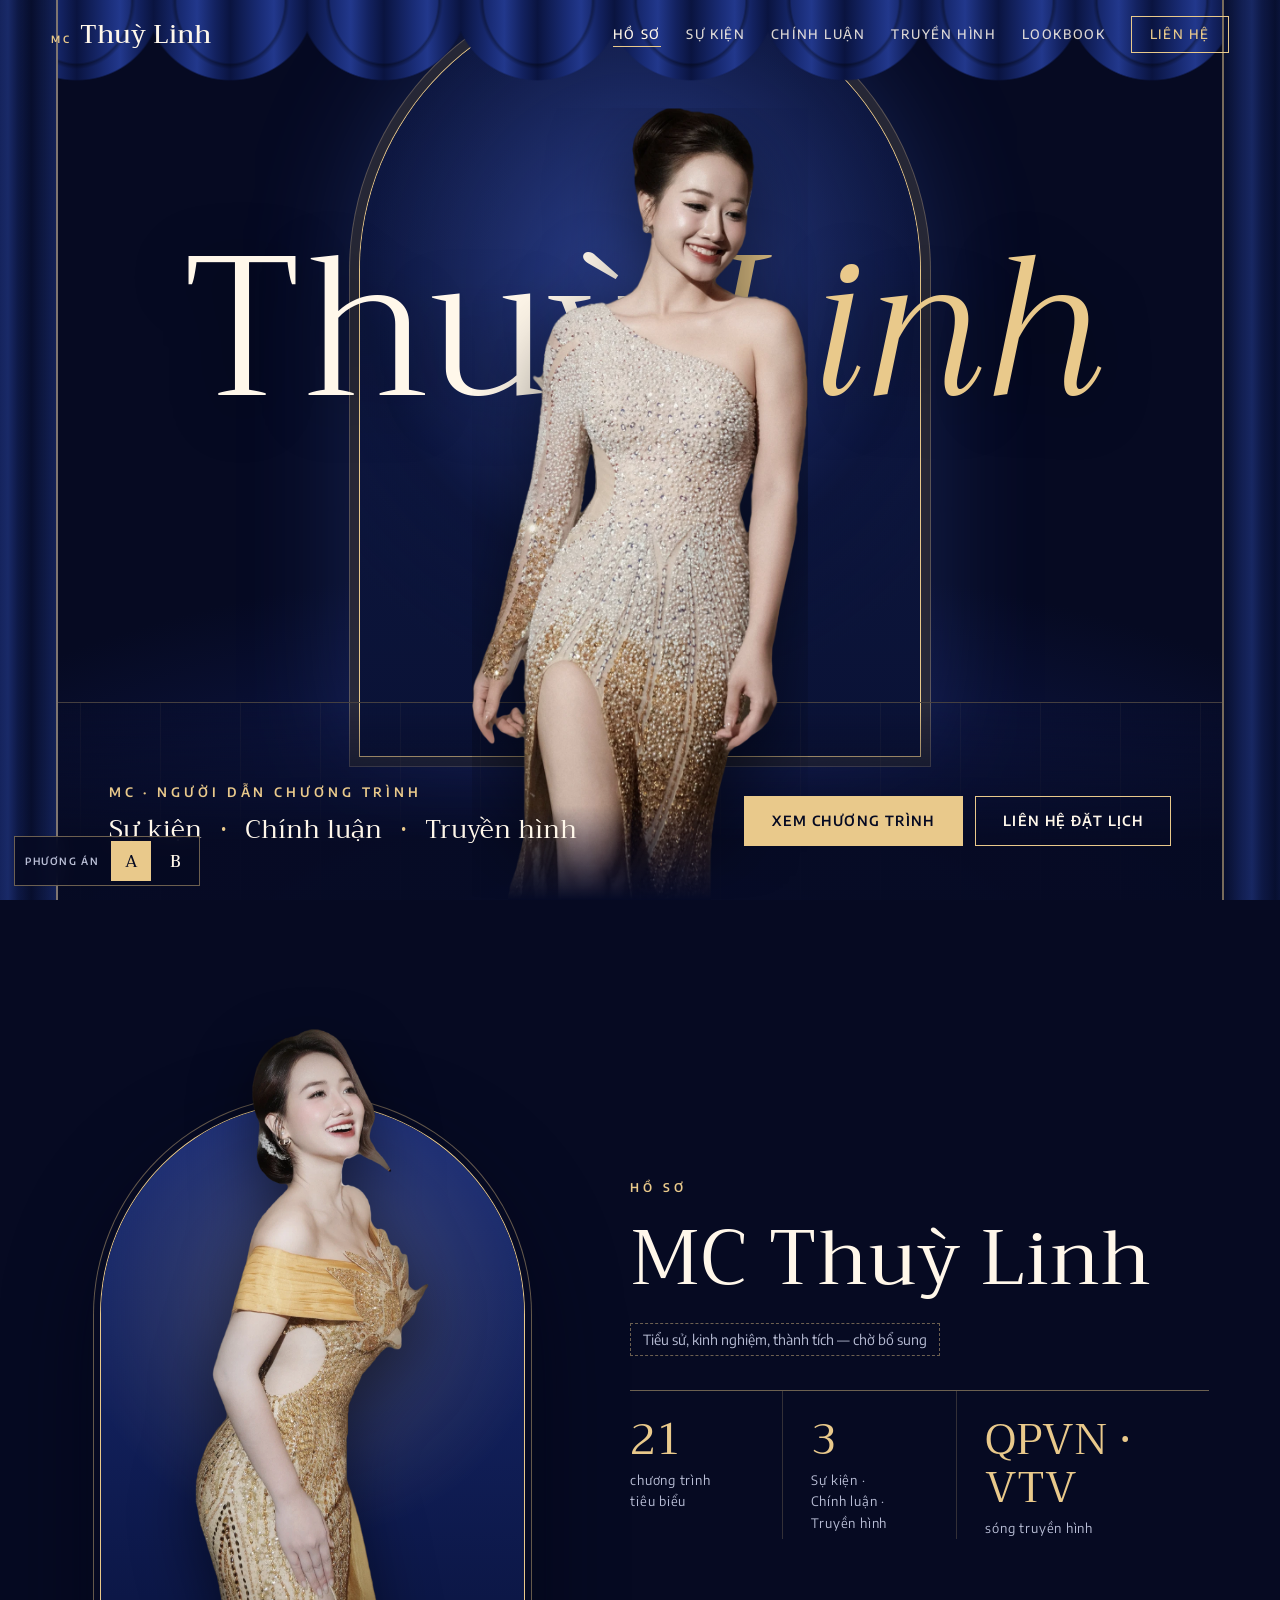
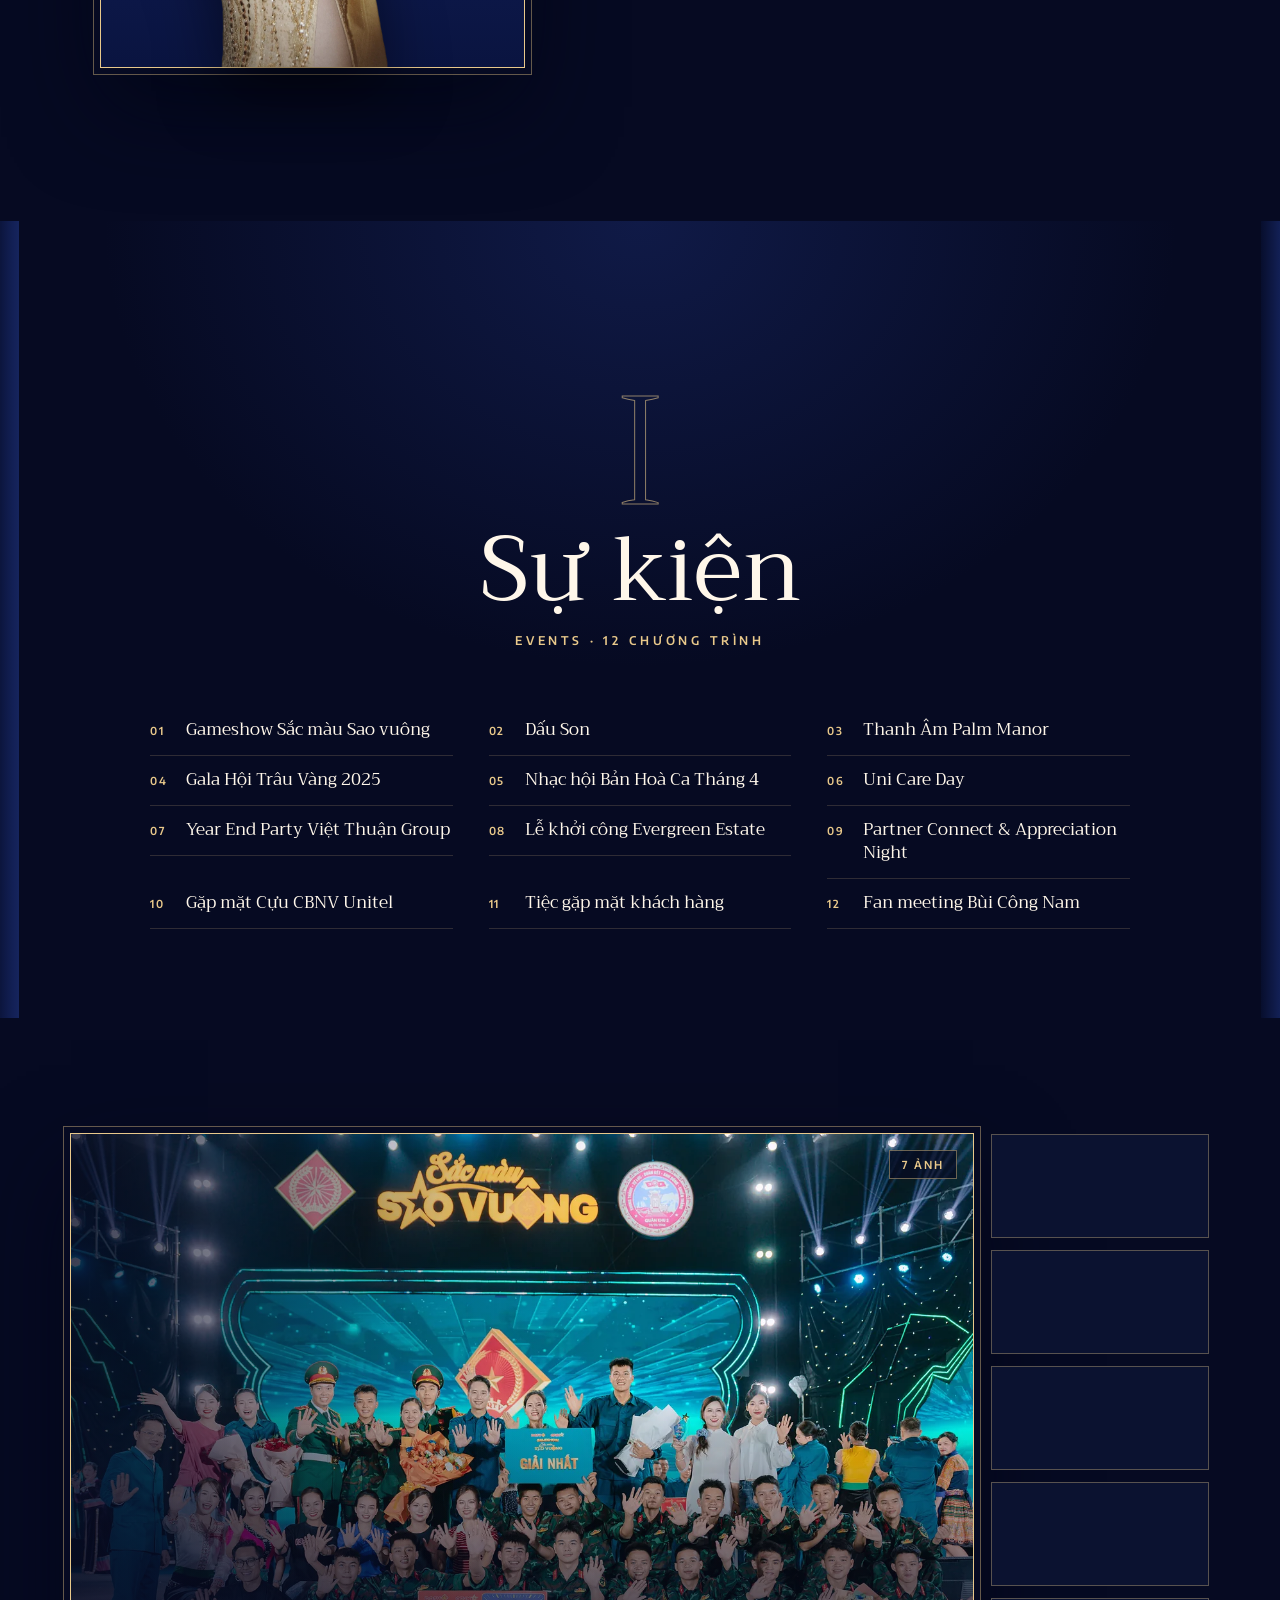
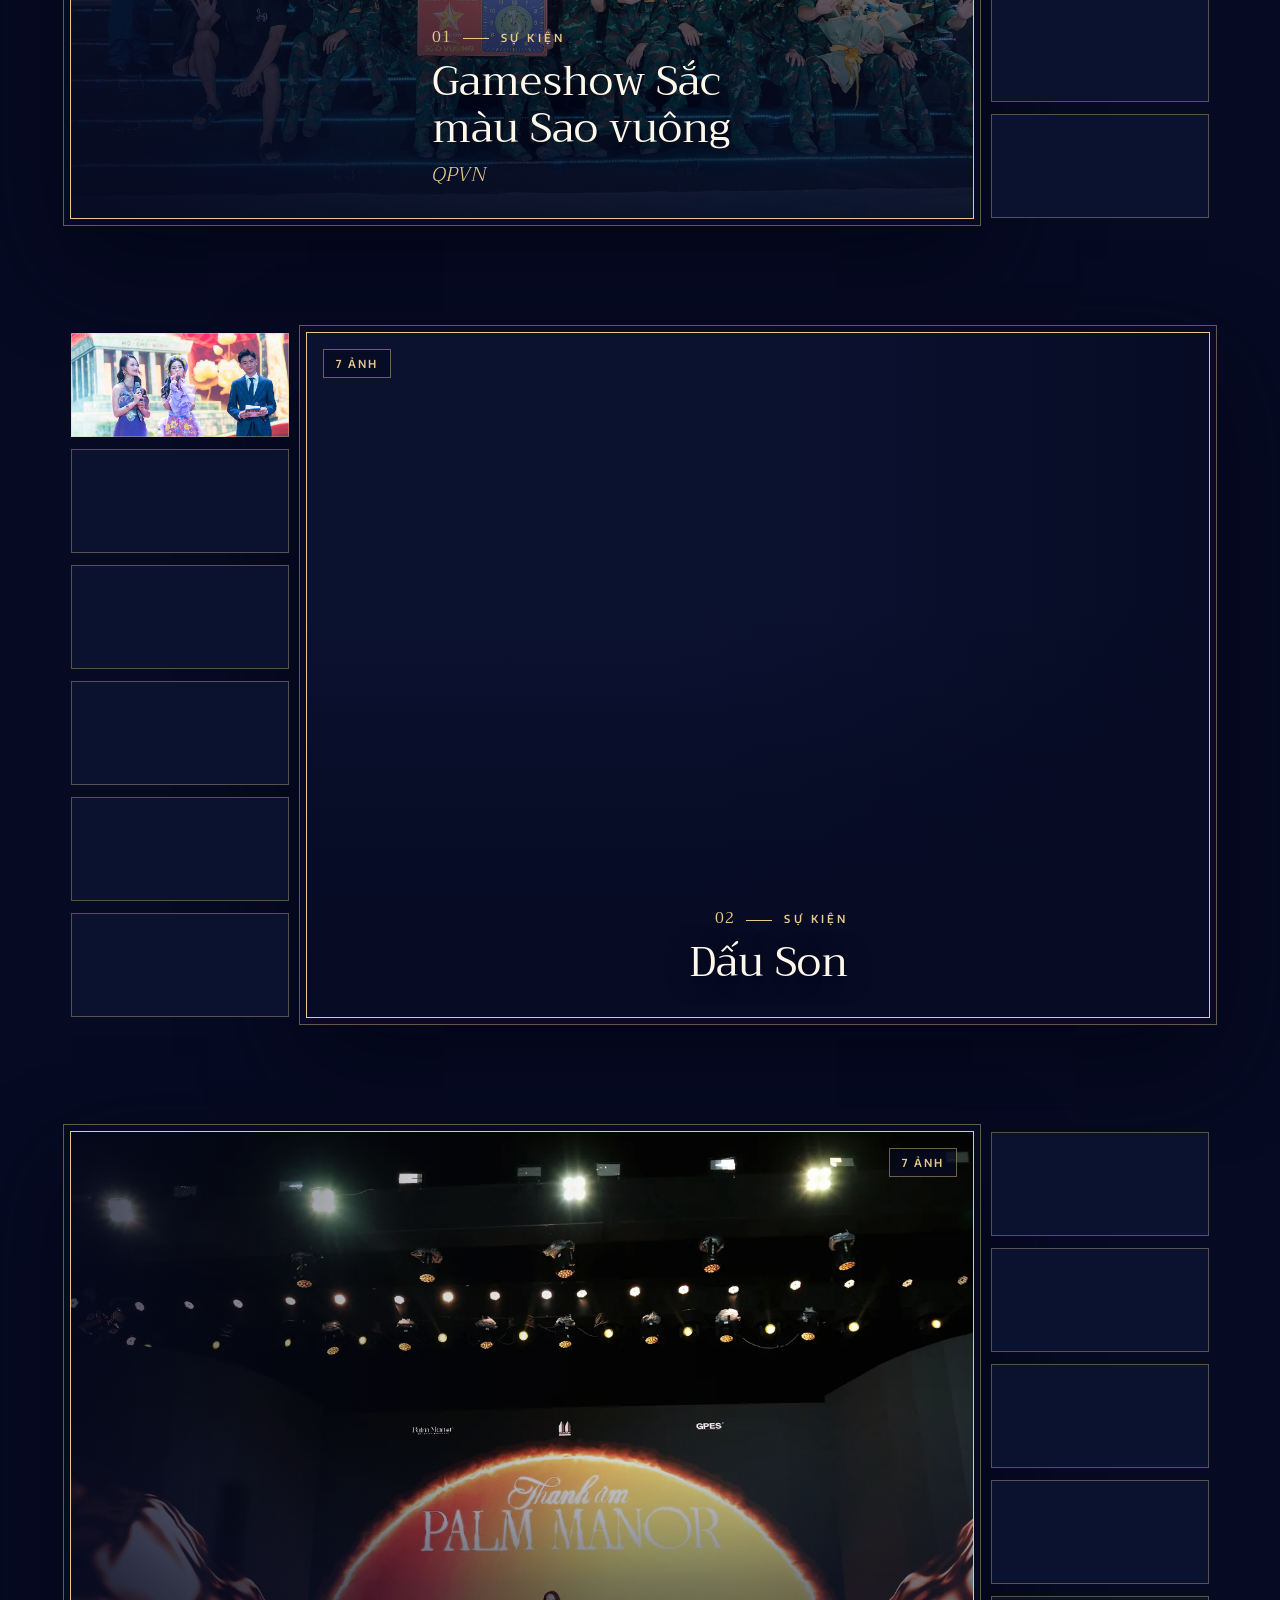
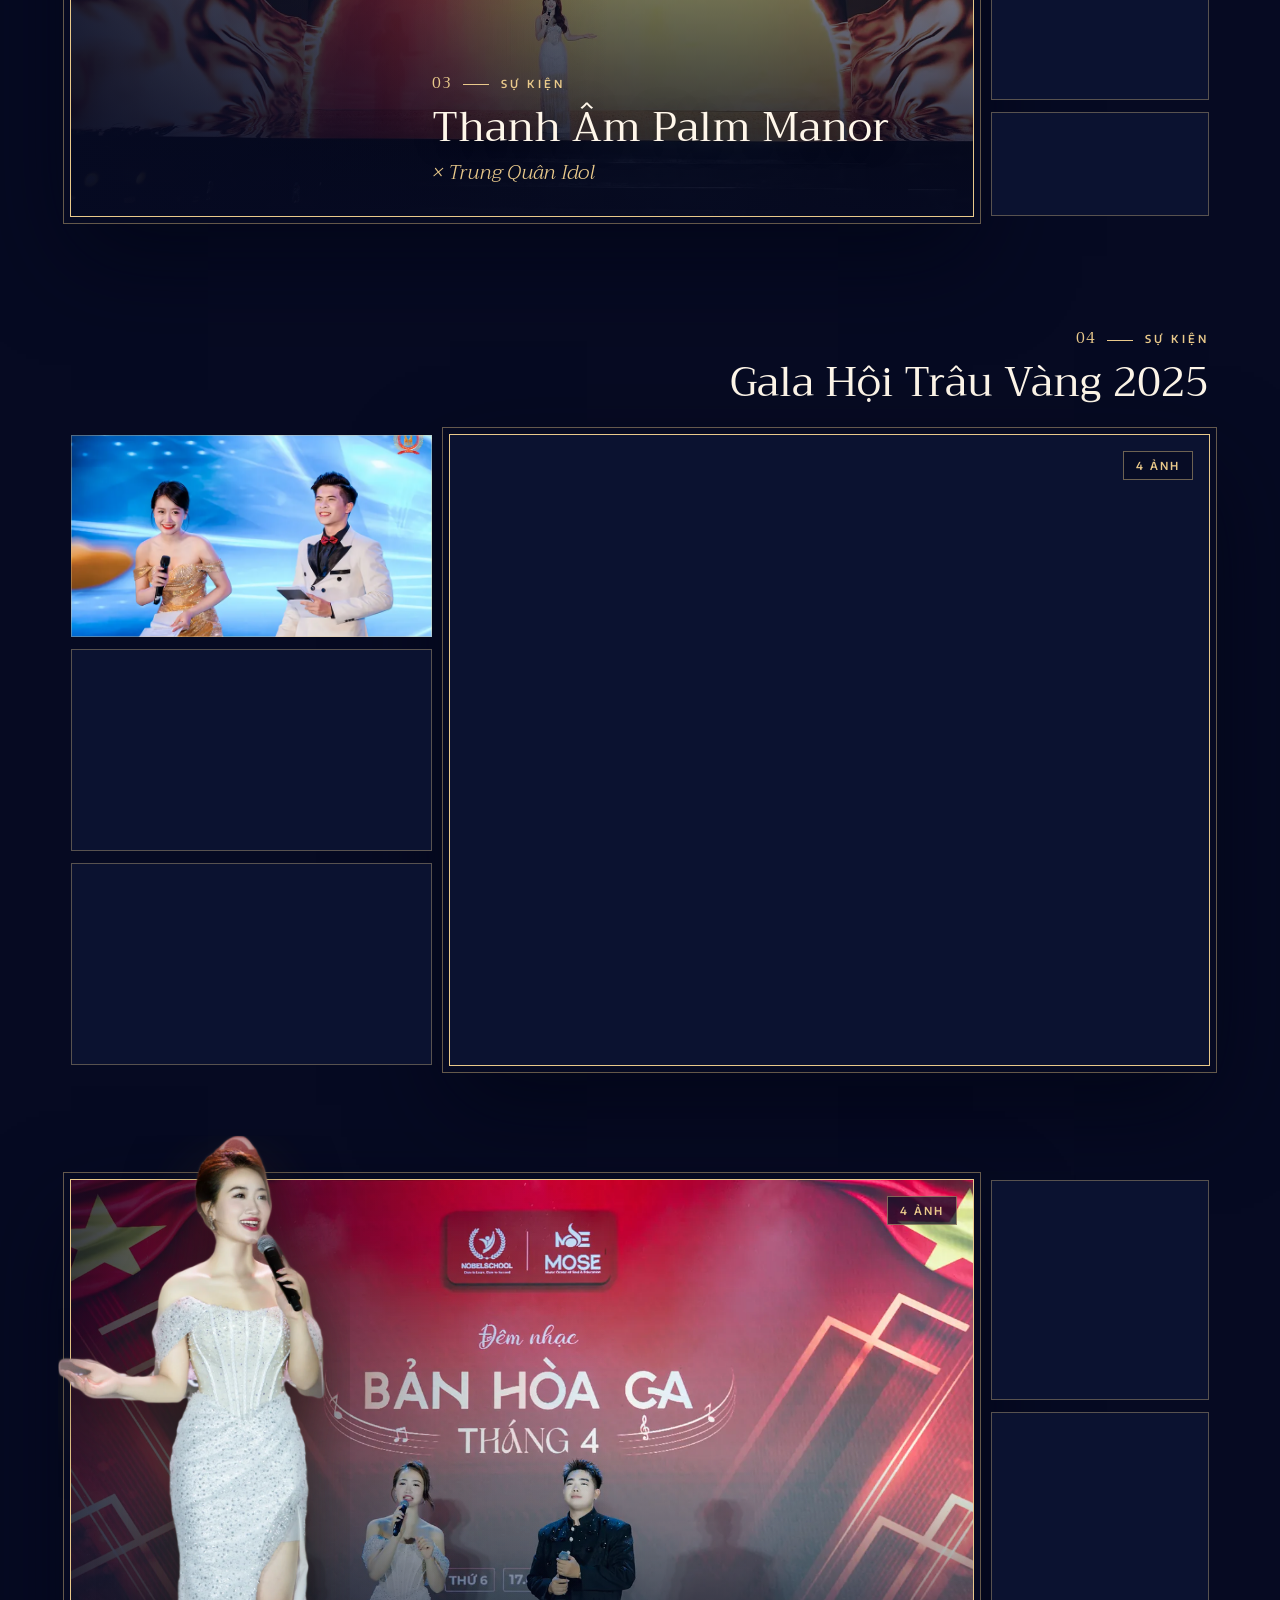
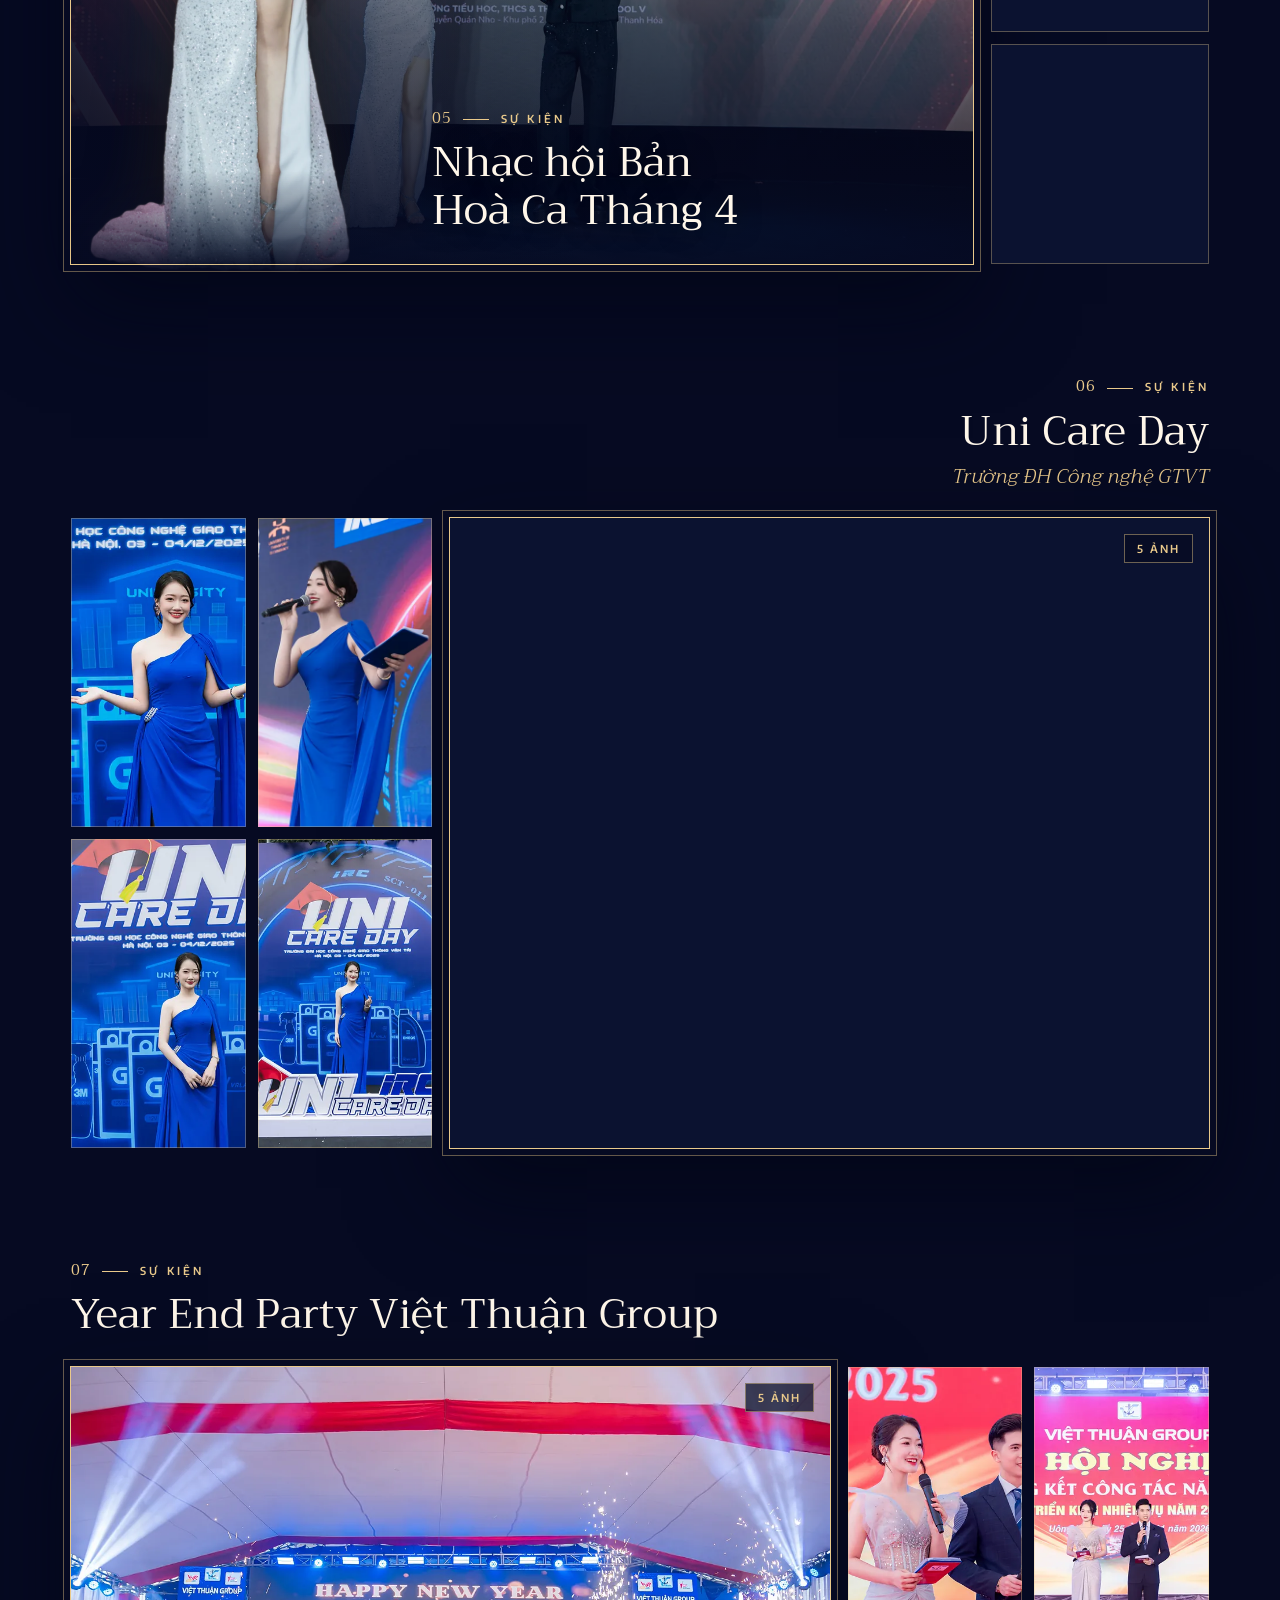
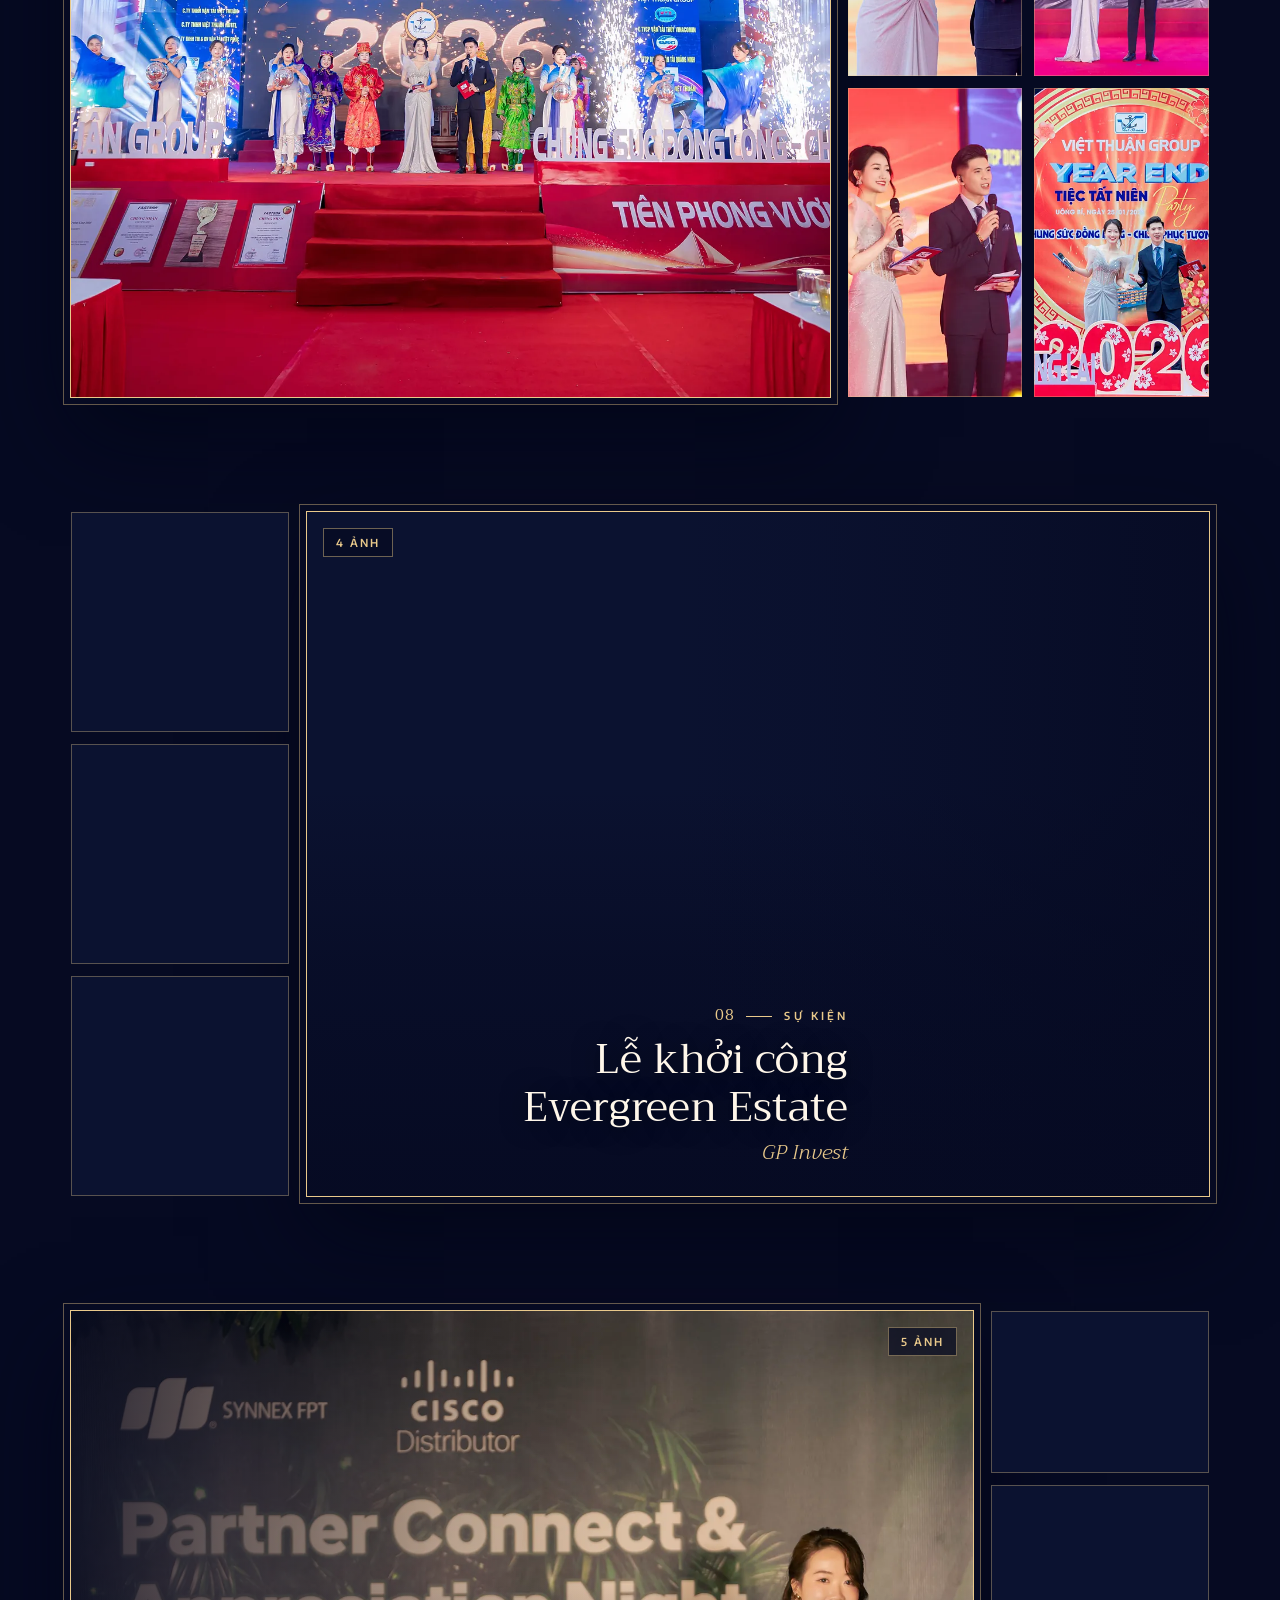
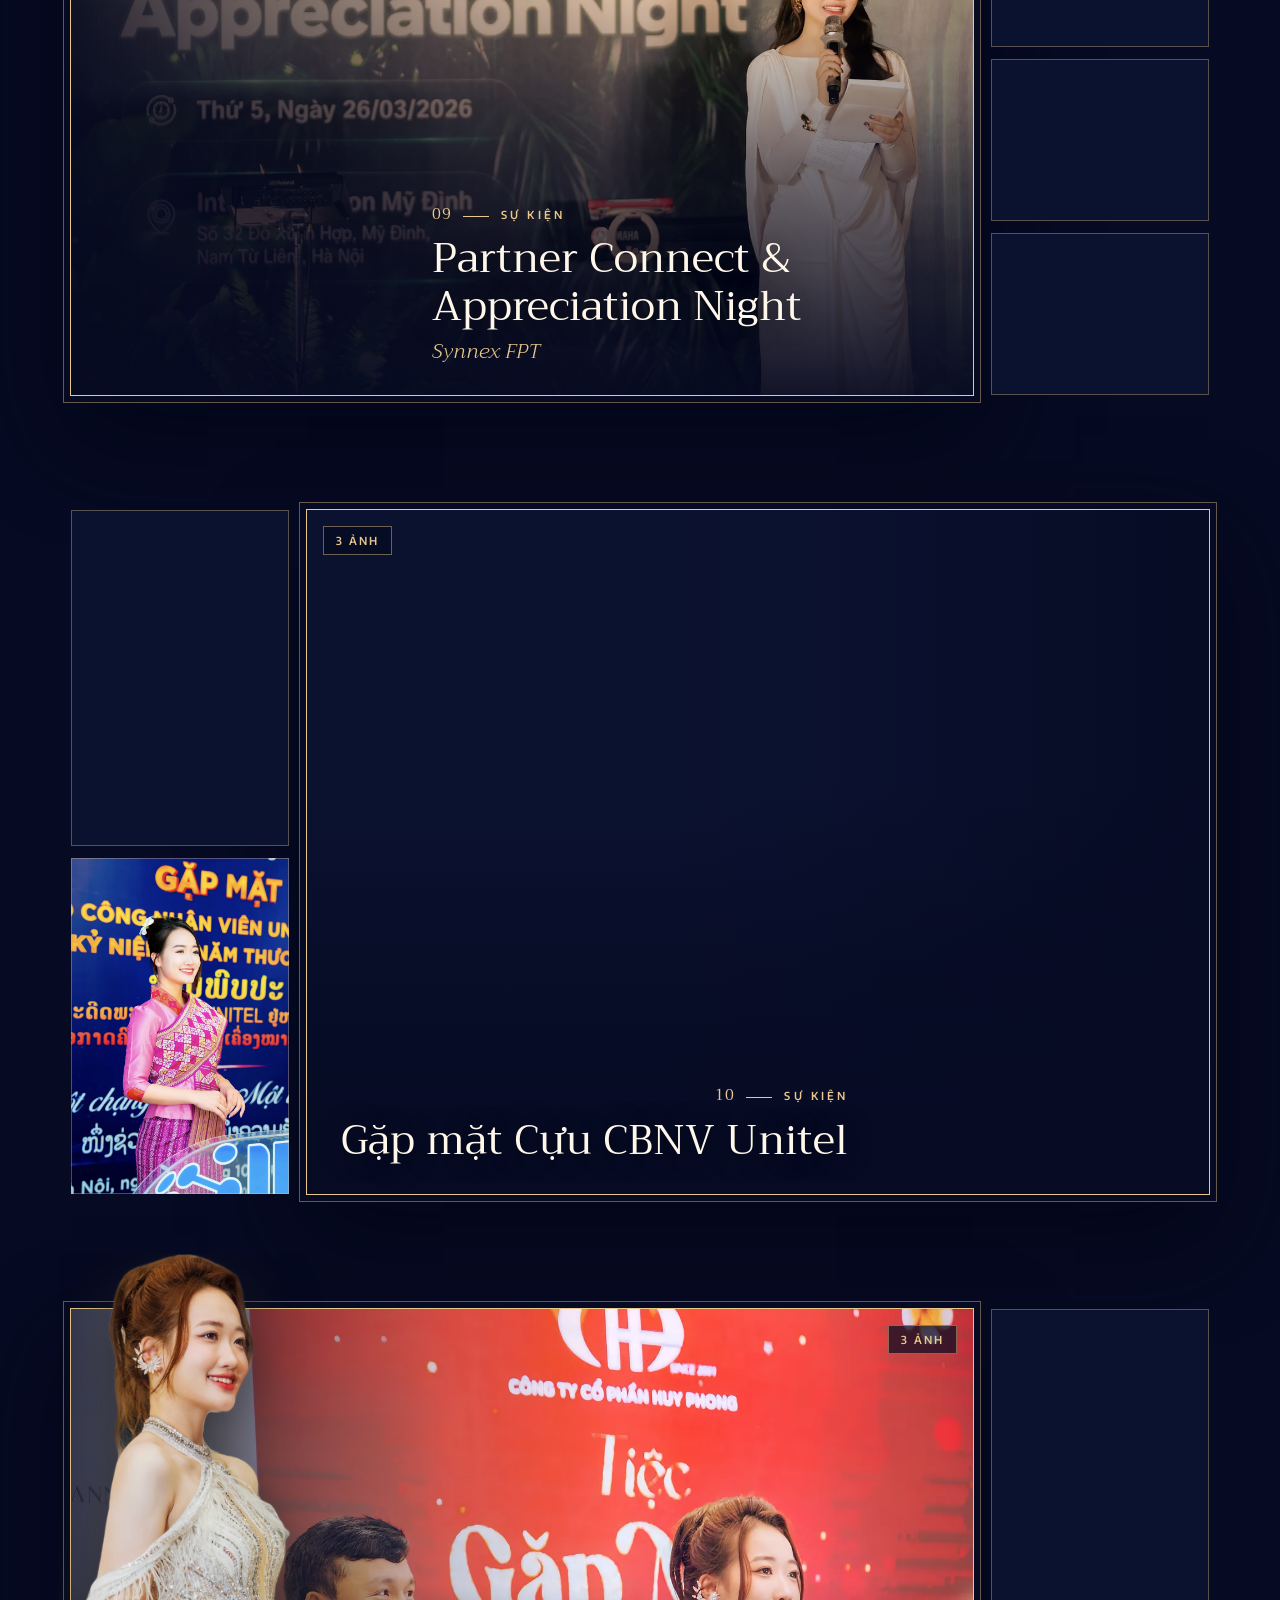
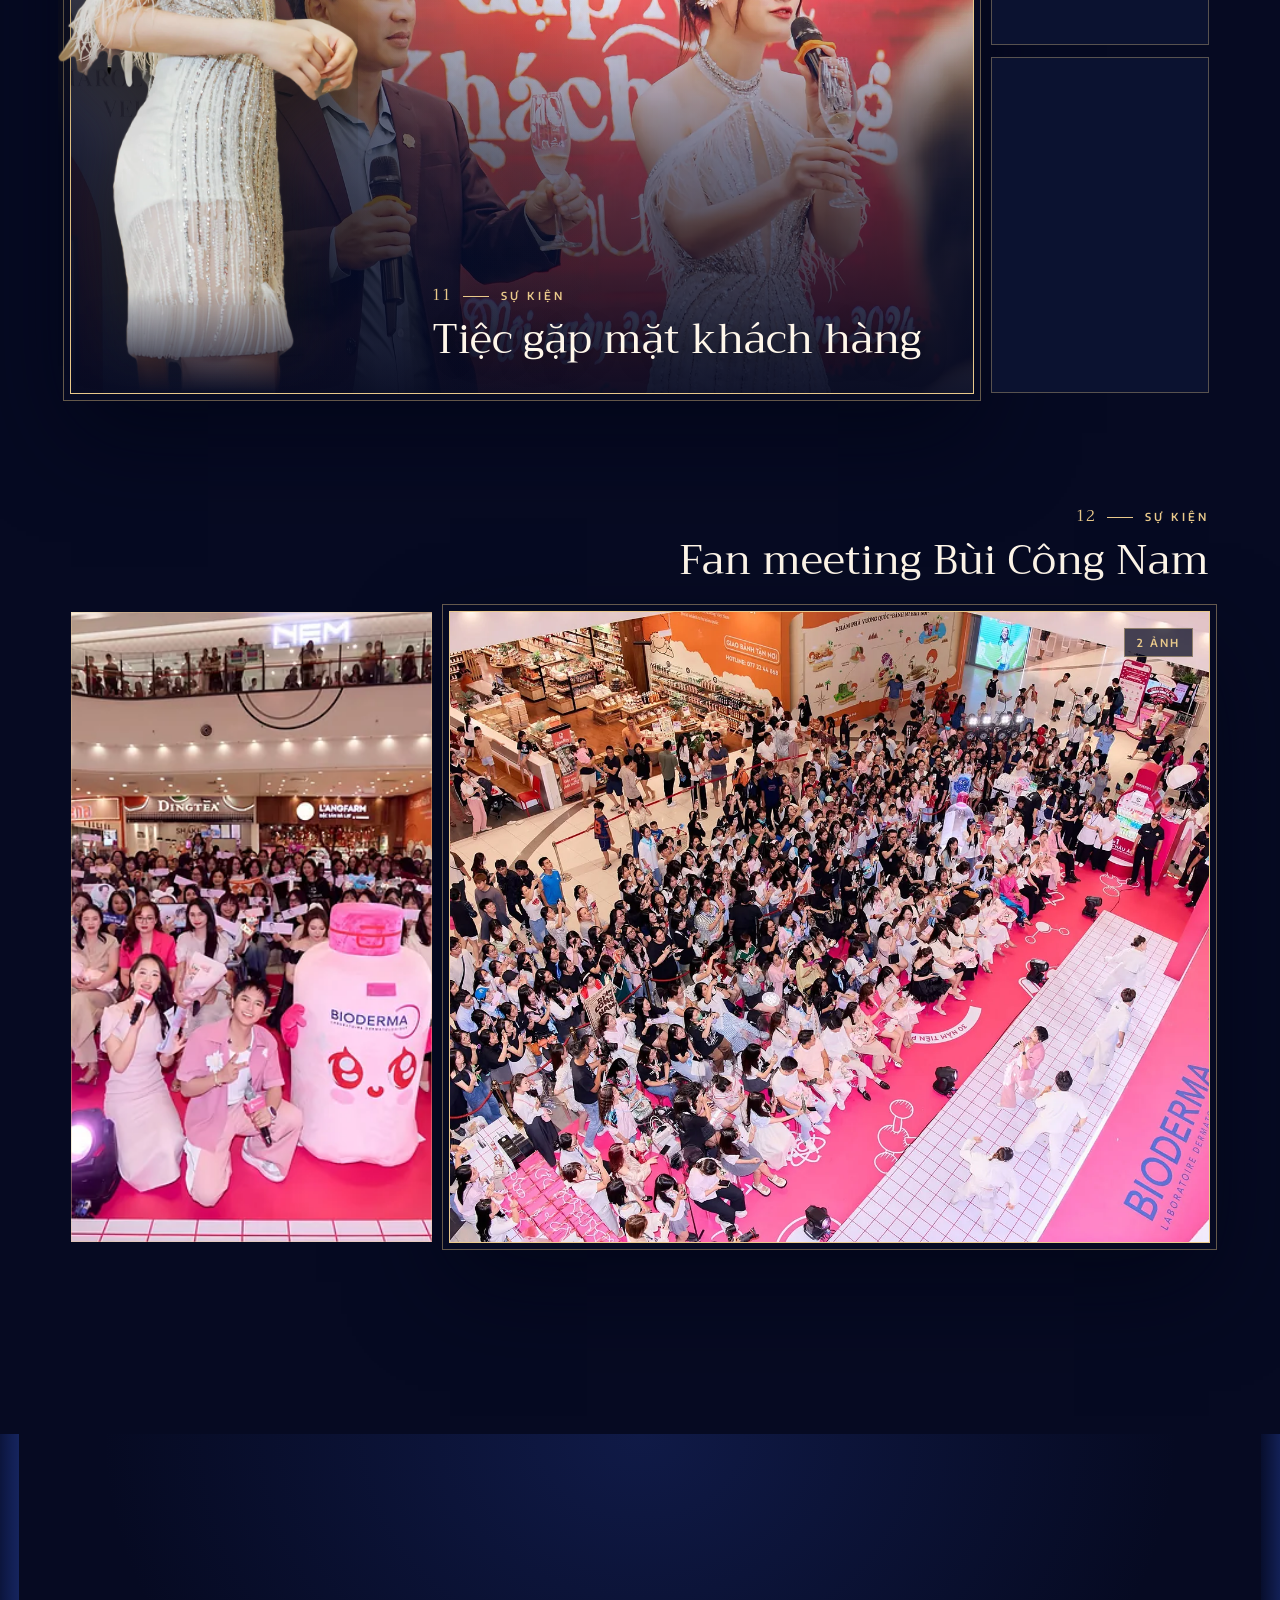
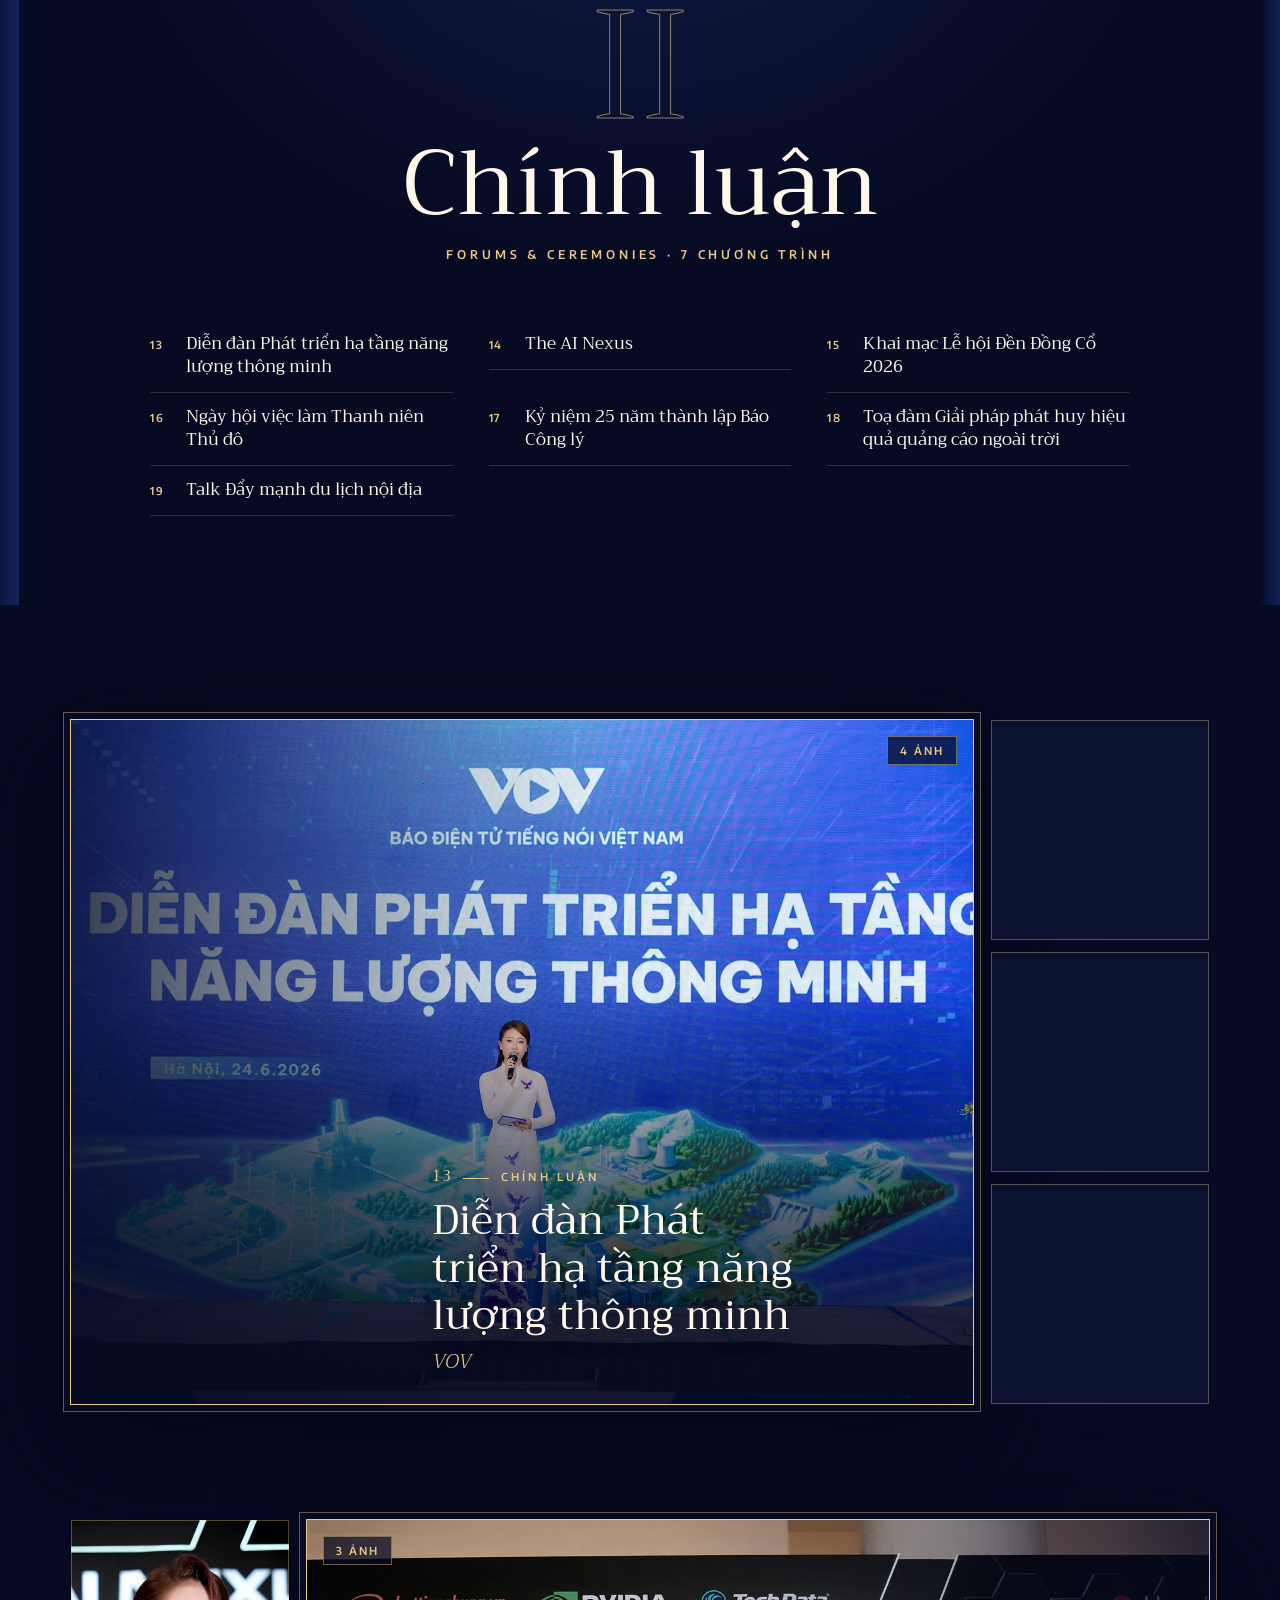
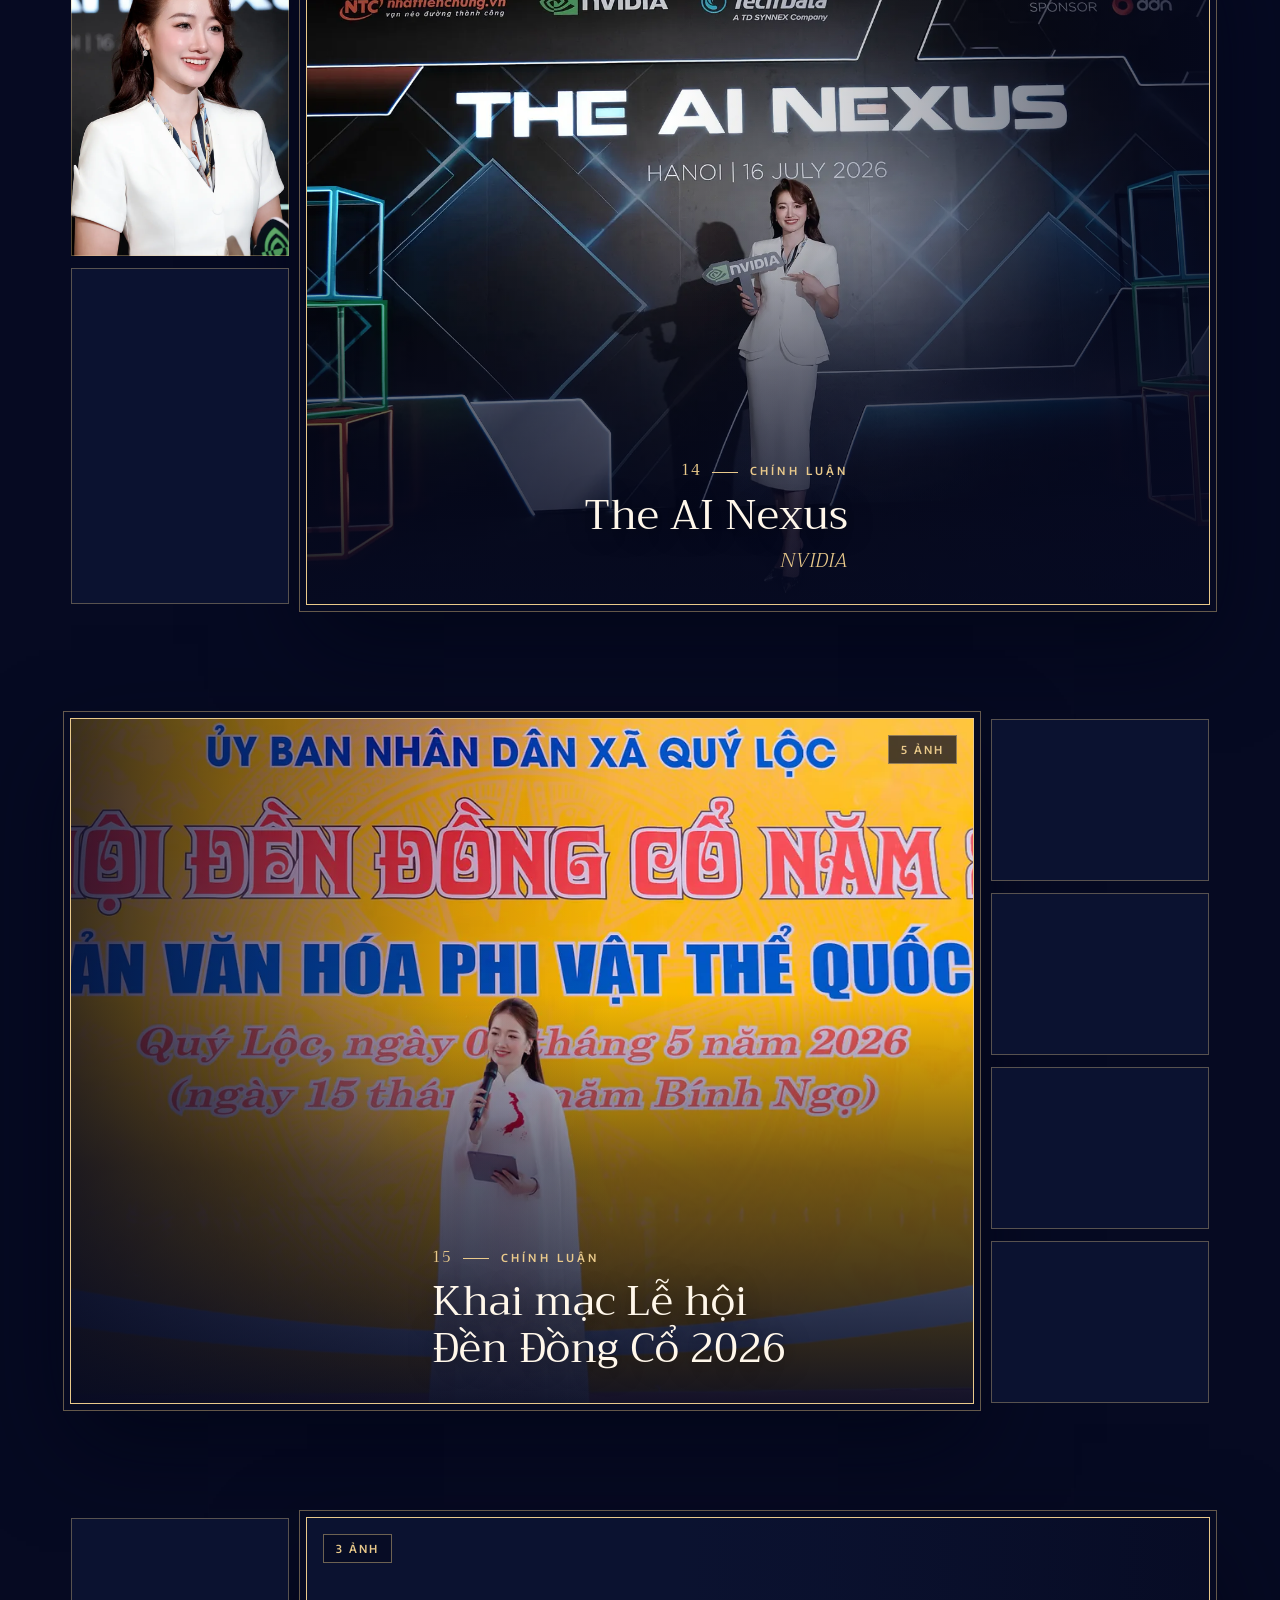
==== commit 8de76438: "Gắn số phiên bản cho file giao diện, thêm dự phòng khi hiệu ứng lỗi Co-Authored-By: Claude Opus 5.5 " ====
--- a/index.html
+++ b/index.html
@@ -14,8 +14,8 @@
 <link rel="preconnect" href="https://fonts.gstatic.com" crossorigin>
 <link href="https://fonts.googleapis.com/css2?family=Trirong:ital,wght@0,300;0,400;0,500;0,600;1,300;1,400&family=Encode+Sans:wght@400;500;600&display=swap&subset=vietnamese" rel="stylesheet">
 <link rel="preload" as="image" href="assets/cutouts/hero-sm.webp" imagesrcset="assets/cutouts/hero-sm.webp 340w, assets/cutouts/hero.webp 764w" imagesizes="(max-width: 760px) 90vw, 40vw">
-<link rel="stylesheet" href="style.css">
-<script>document.documentElement.classList.add('js')</script>
+<link rel="stylesheet" href="style.css?v=d77124a8">
+<script>document.documentElement.classList.add('js');setTimeout(function(){if(!window.__tl)document.documentElement.classList.remove('js')},4000)</script>
 </head>
 <body>
 <a class="skip" href="#main">Bỏ qua, tới nội dung chính</a>
@@ -398,6 +398,6 @@
   <button class="lx-close" type="button" aria-label="Đóng">Đóng ✕</button>
 </div>
 <nav class="opt-switch" aria-label="Chọn phương án xem thử"><a href="index.html" aria-current="page">A</a><a href="phuong-an-b.html">B</a></nav>
-<script src="main.js" defer></script>
+<script src="main.js?v=36063737" defer></script>
 </body>
 </html>
--- a/style.css
+++ b/style.css
@@ -291,7 +291,8 @@
   .nav a{font-size:15px;padding:16px 0;border-bottom:1px solid rgba(233,201,139,.14)}
   .nav a::after{display:none}
   .nav .nav-cta{margin-top:14px;text-align:center;border:1px solid var(--acc)}
-  html:not(.js) .nav{position:static;opacity:1;visibility:visible;transform:none}
+  /* không có / lỗi JavaScript: ẩn menu cho gọn, nội dung vẫn hiện đầy đủ khi cuộn */
+  html:not(.js) .nav,html:not(.js) .menu-btn{display:none}
 
   .top{background:rgba(6,10,34,.72);backdrop-filter:blur(10px);-webkit-backdrop-filter:blur(10px)}
   .hero{min-height:100svh}
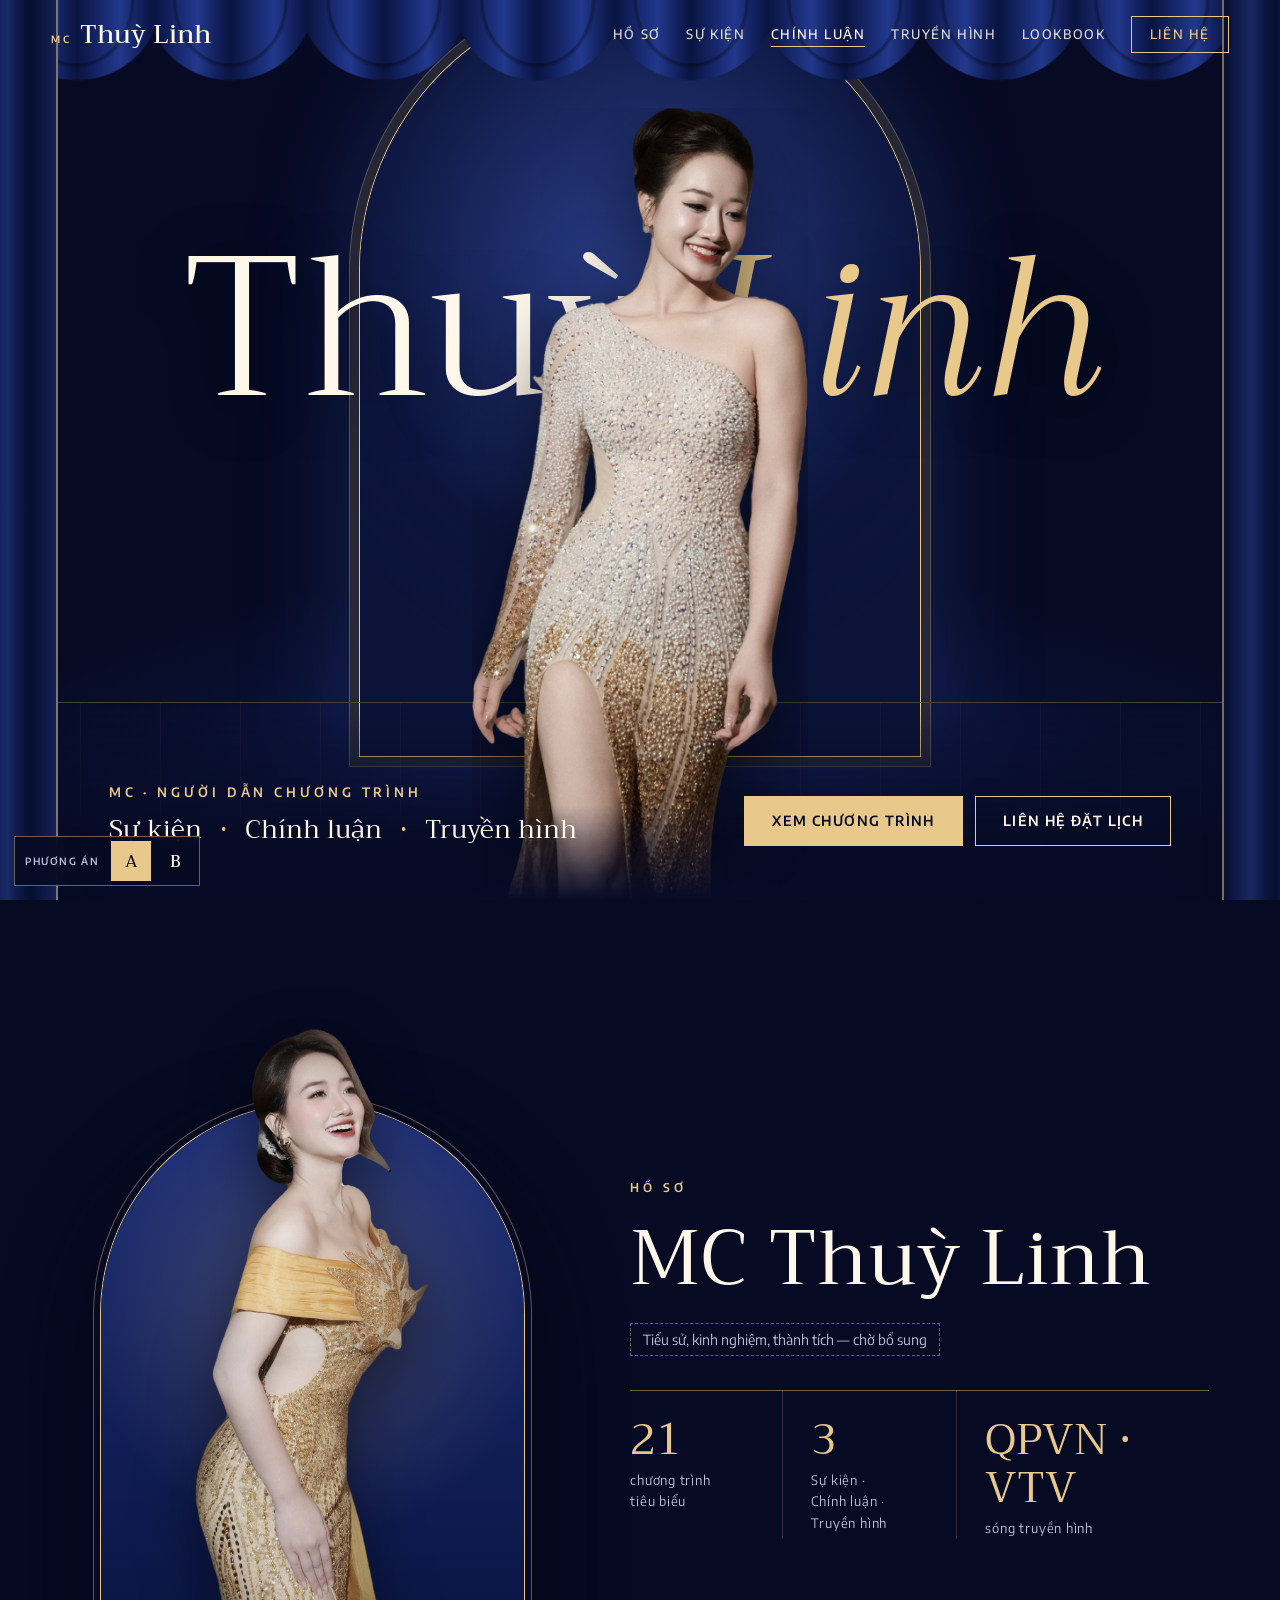
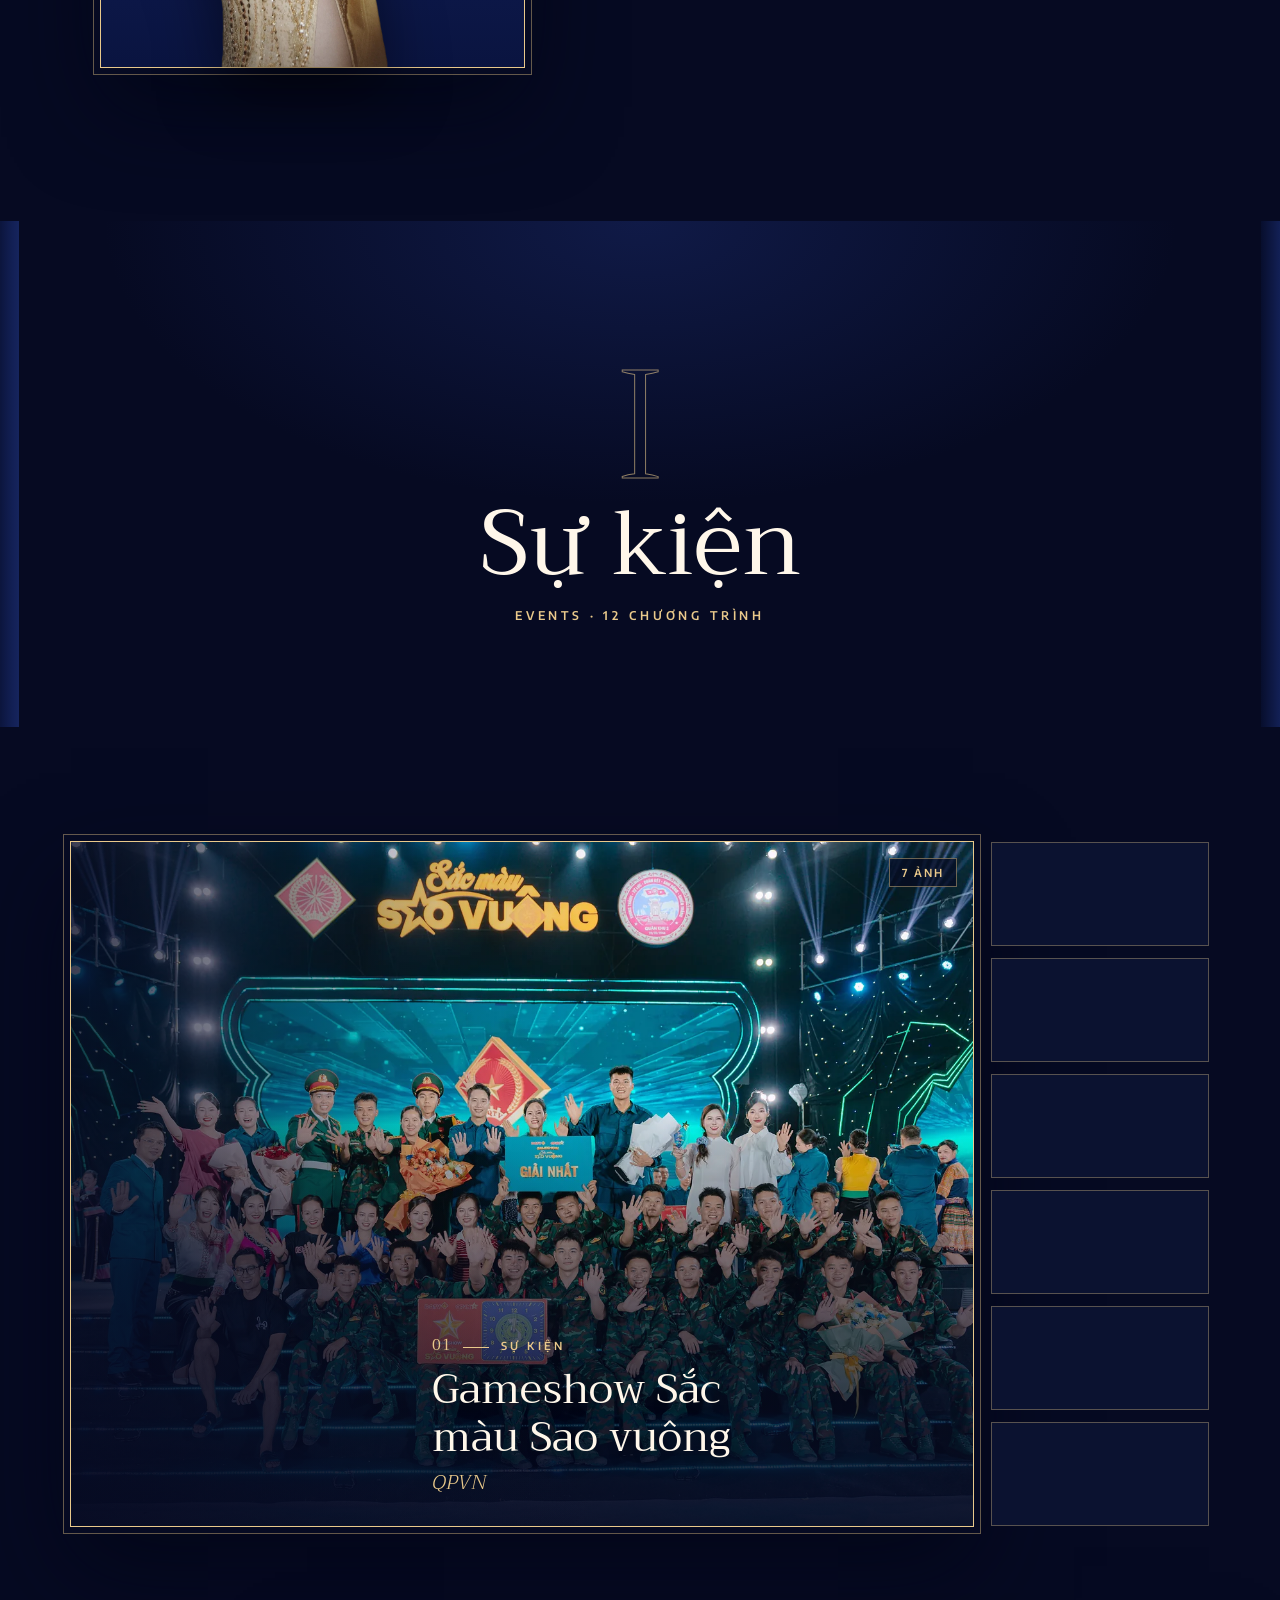
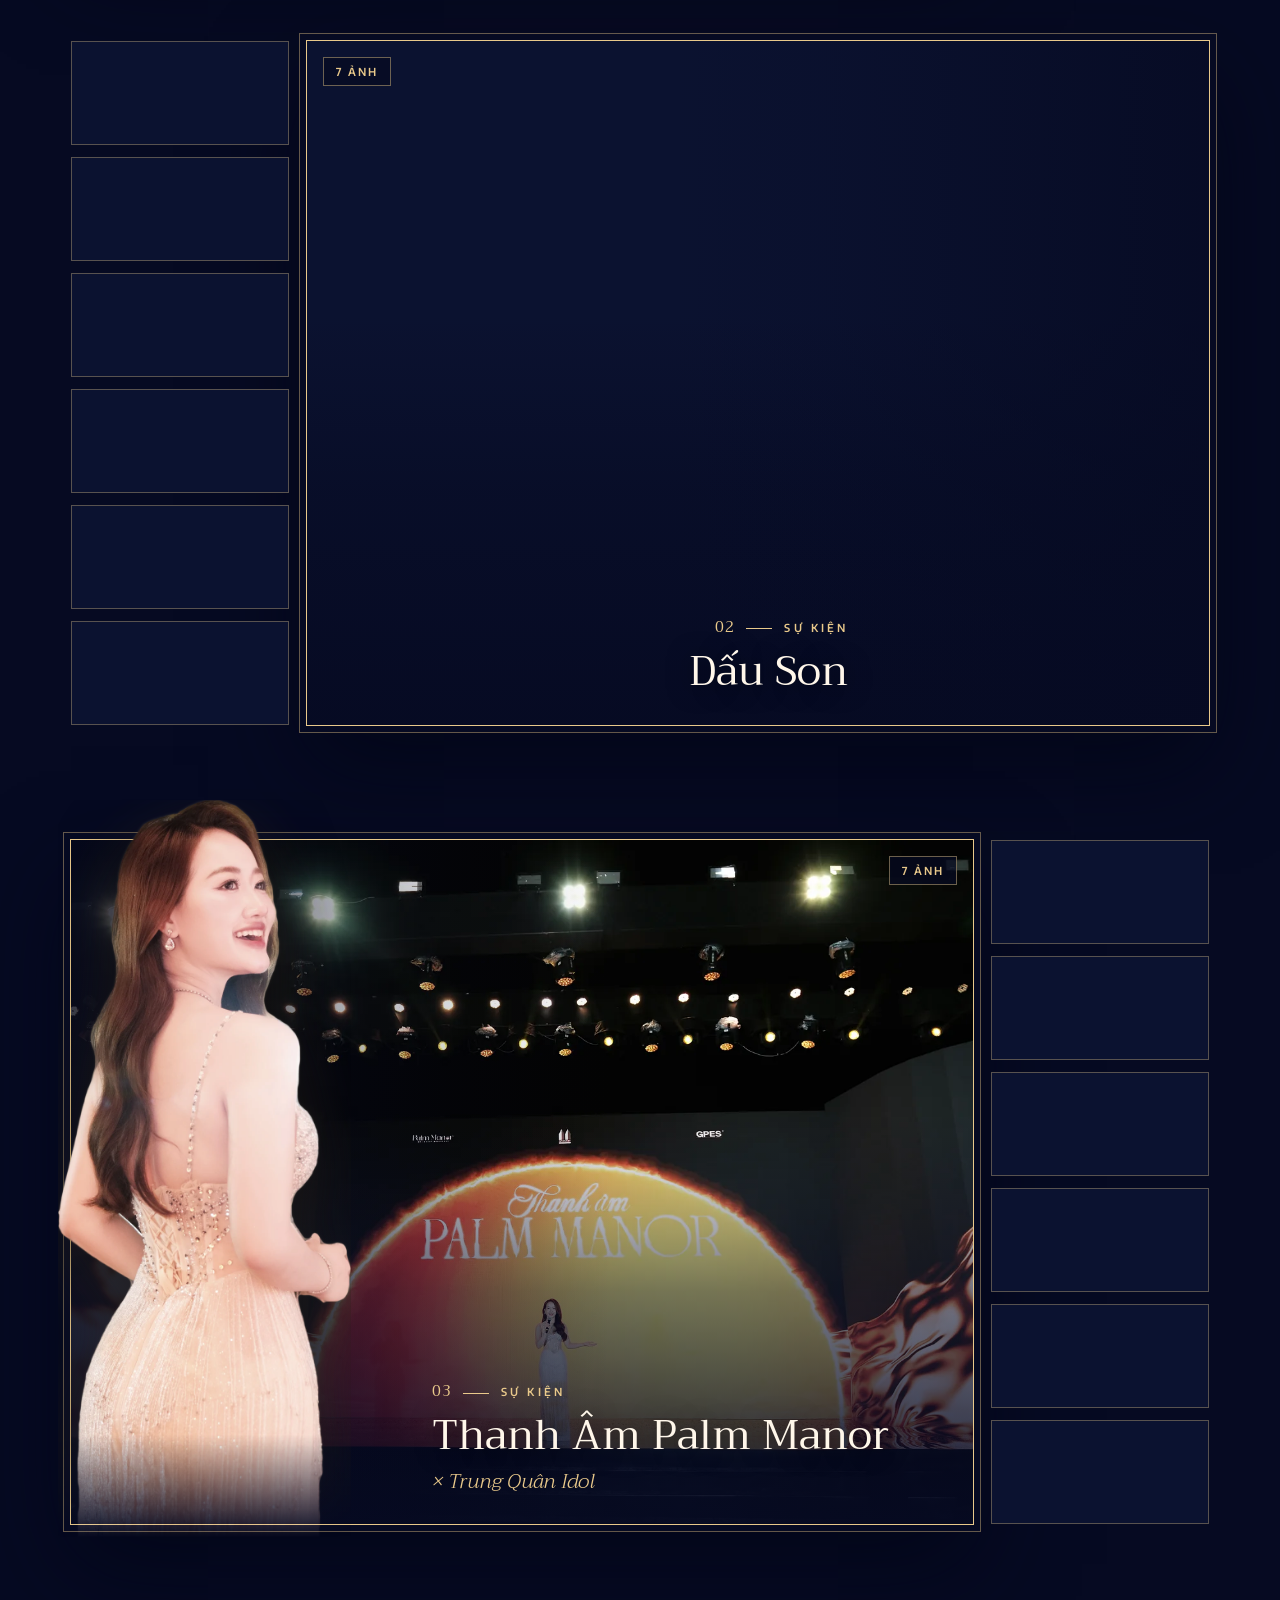
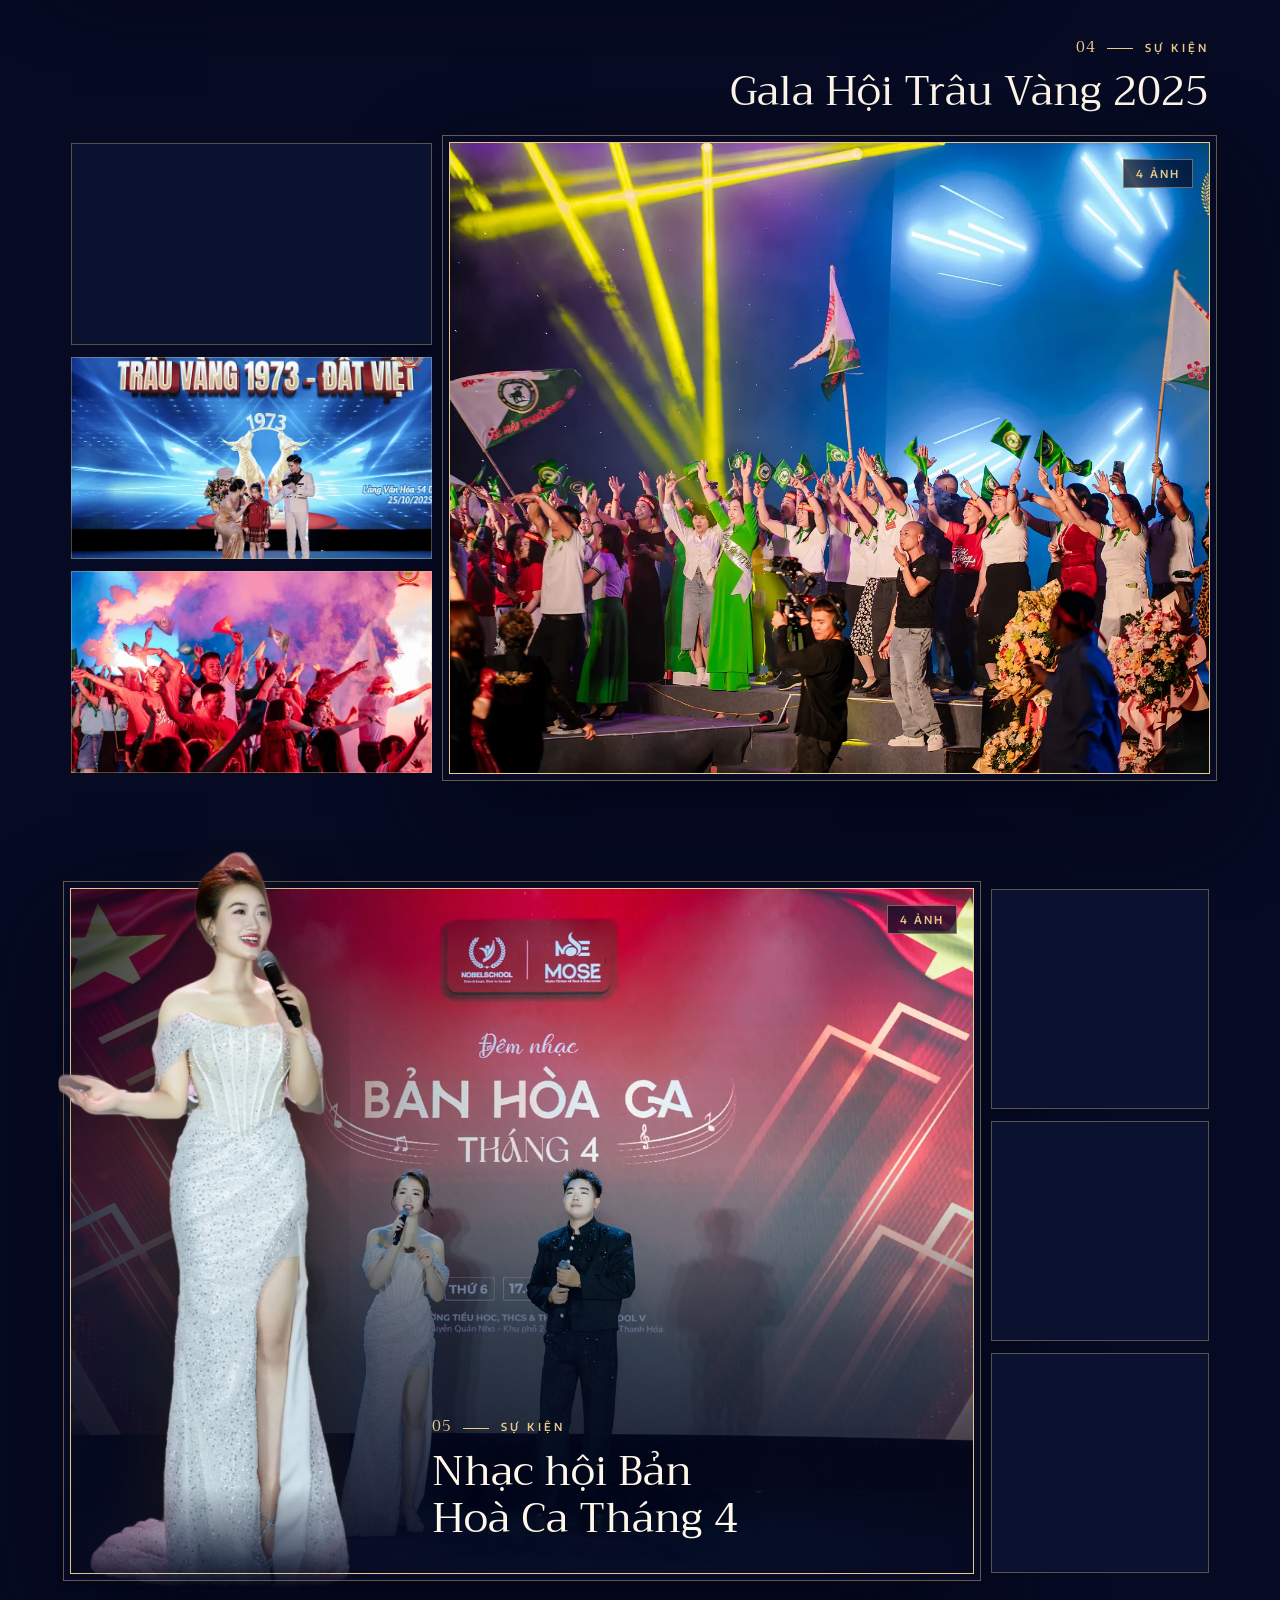
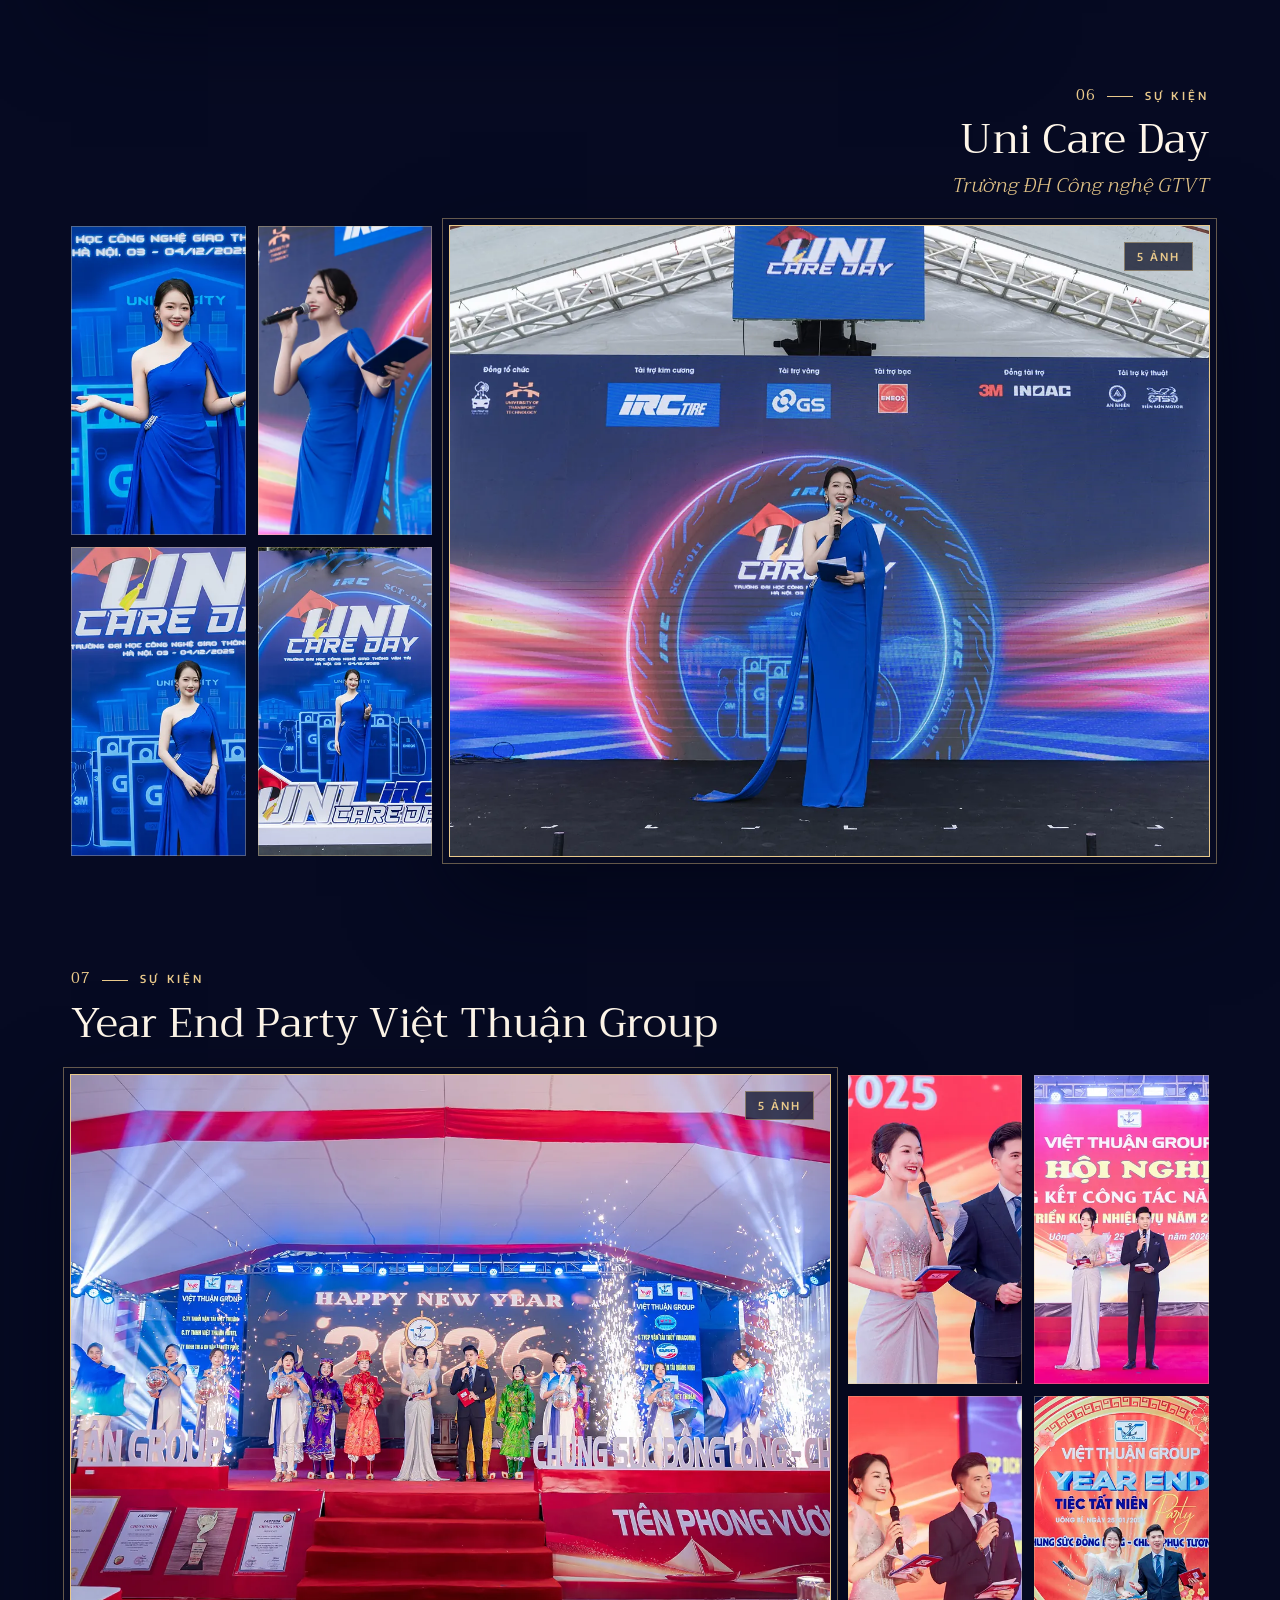
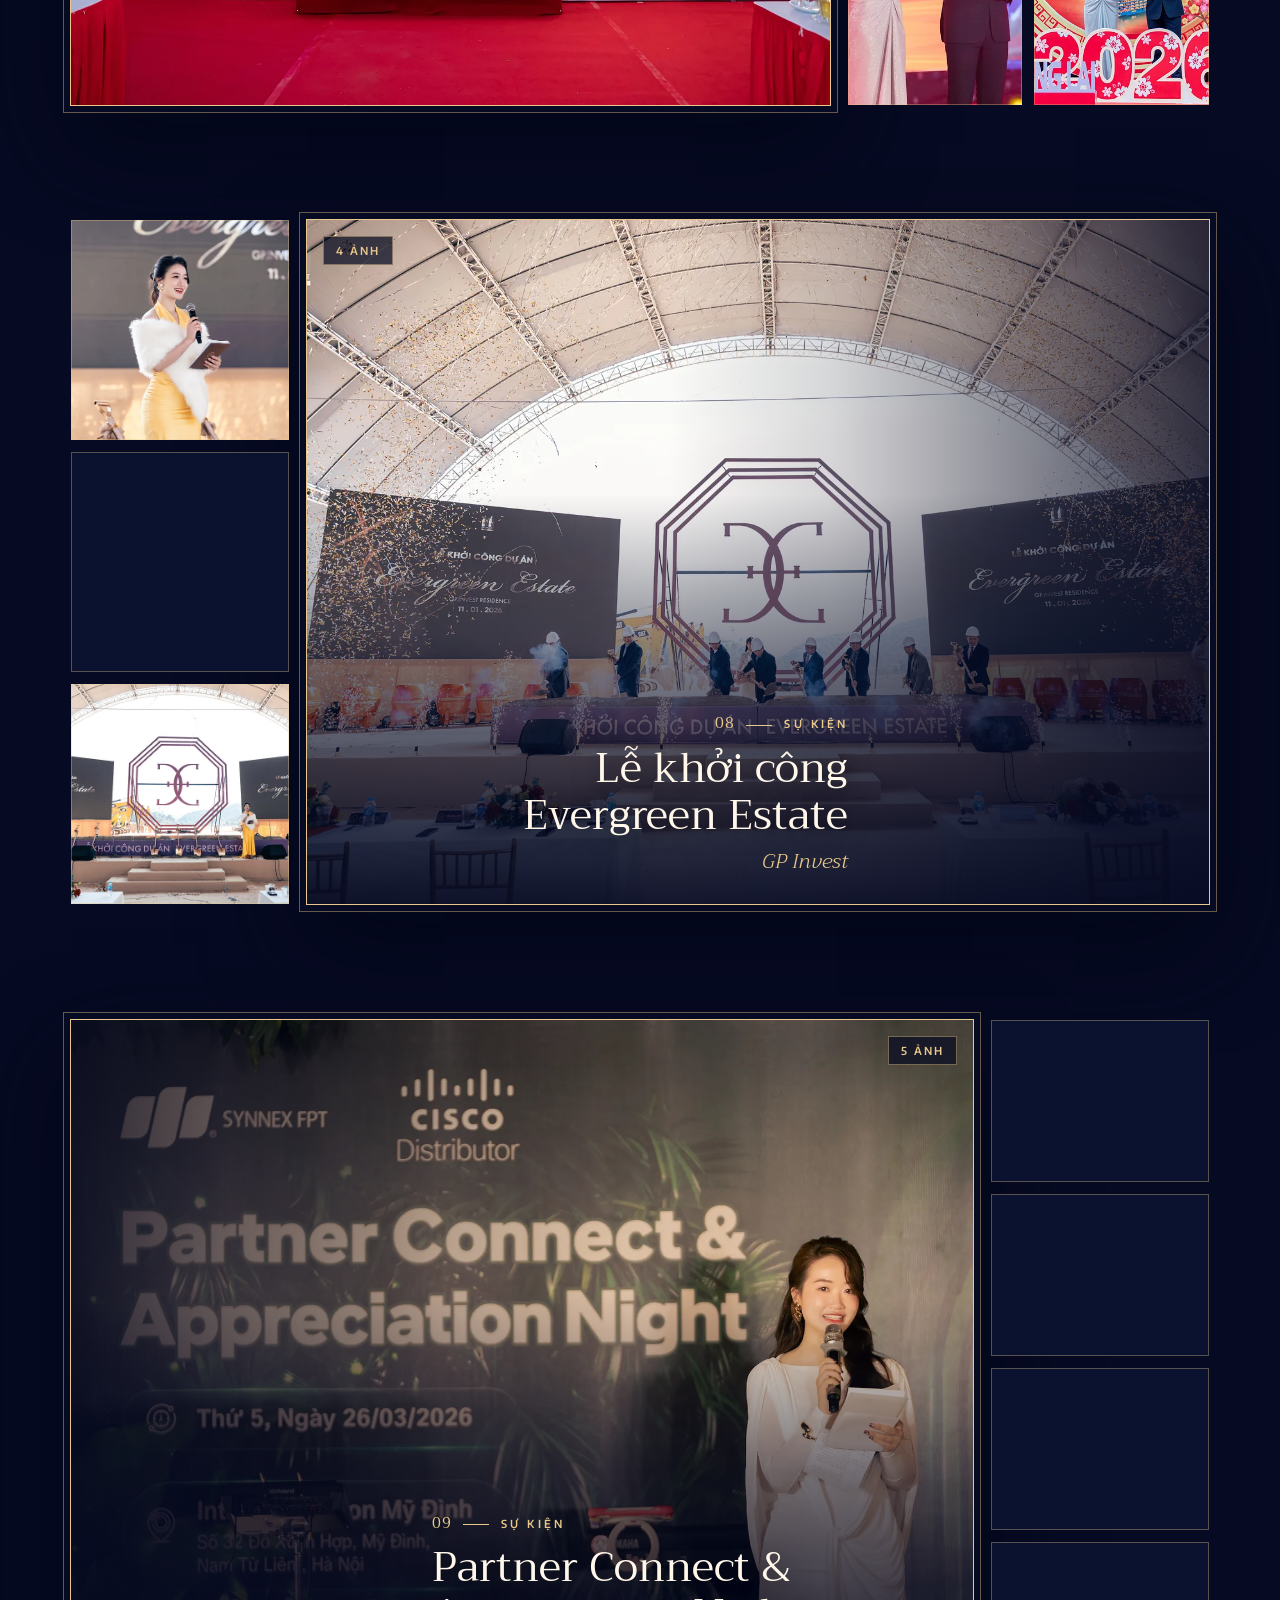
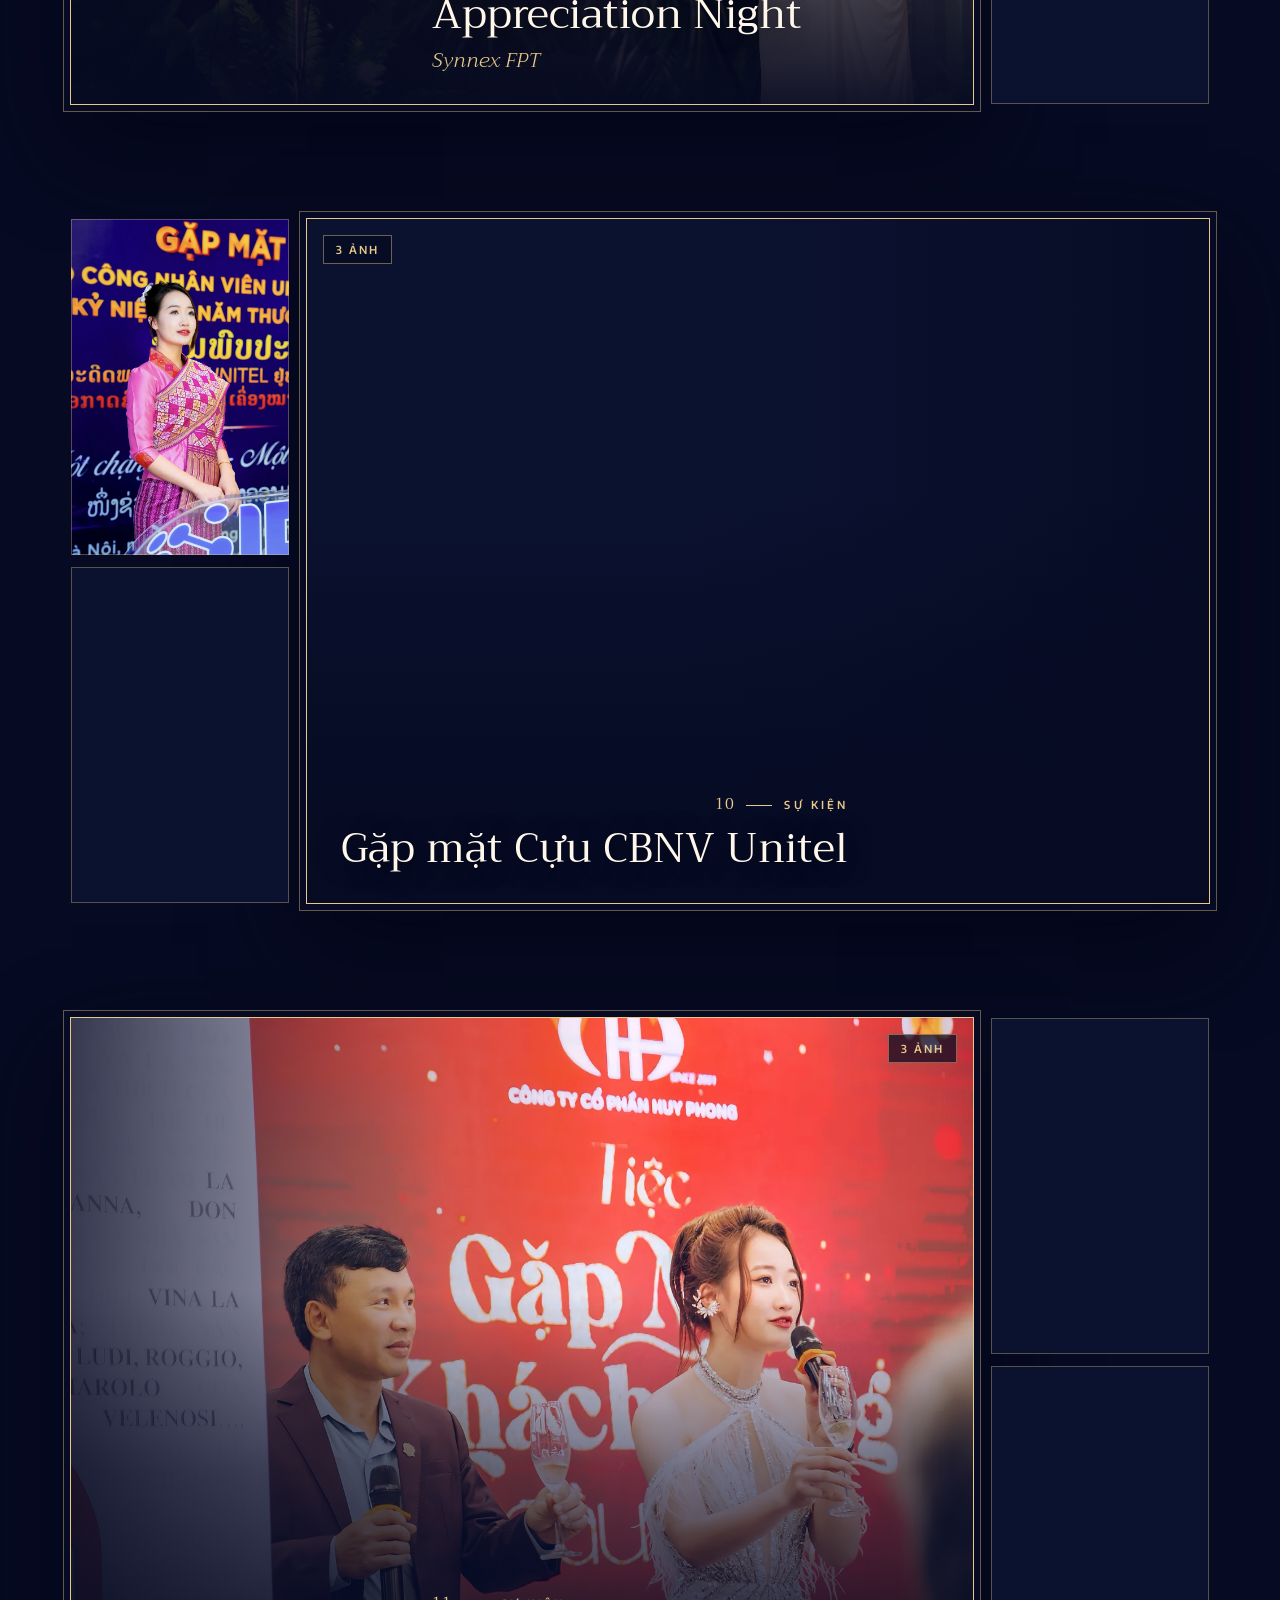
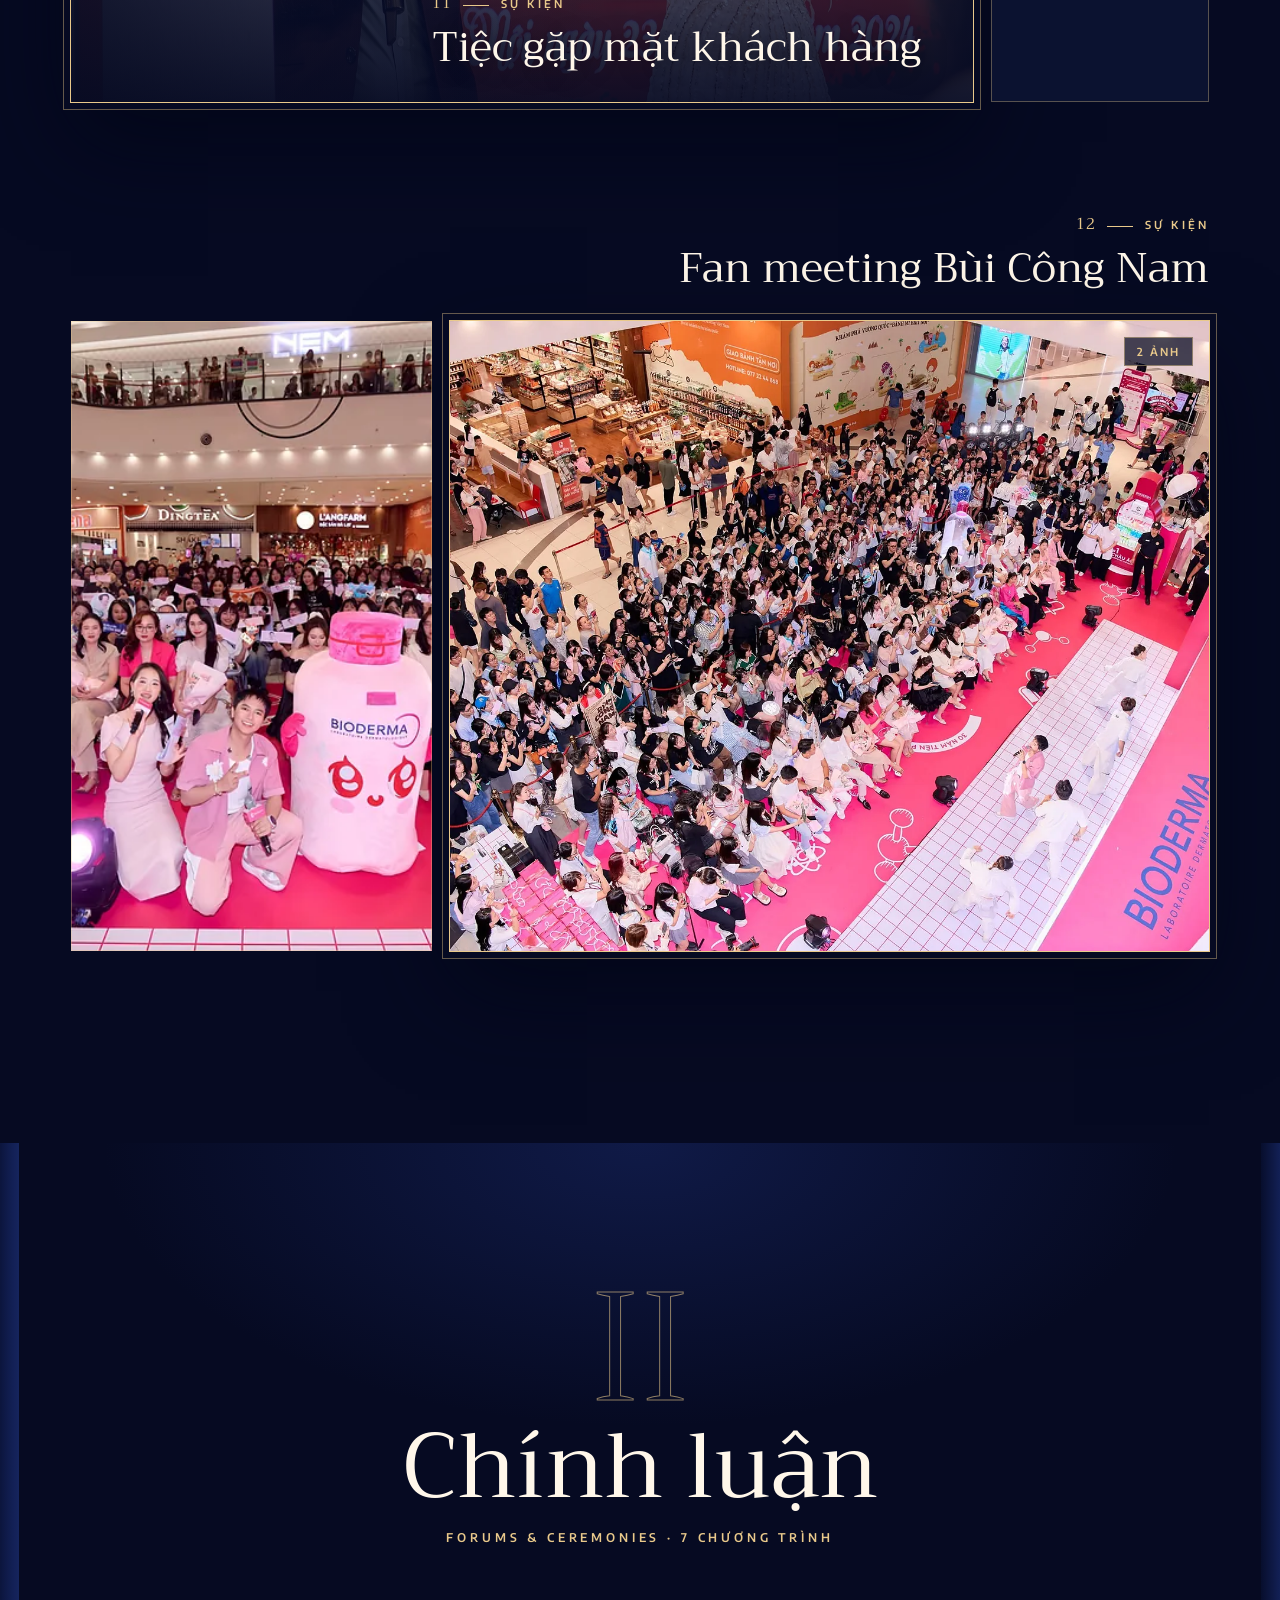
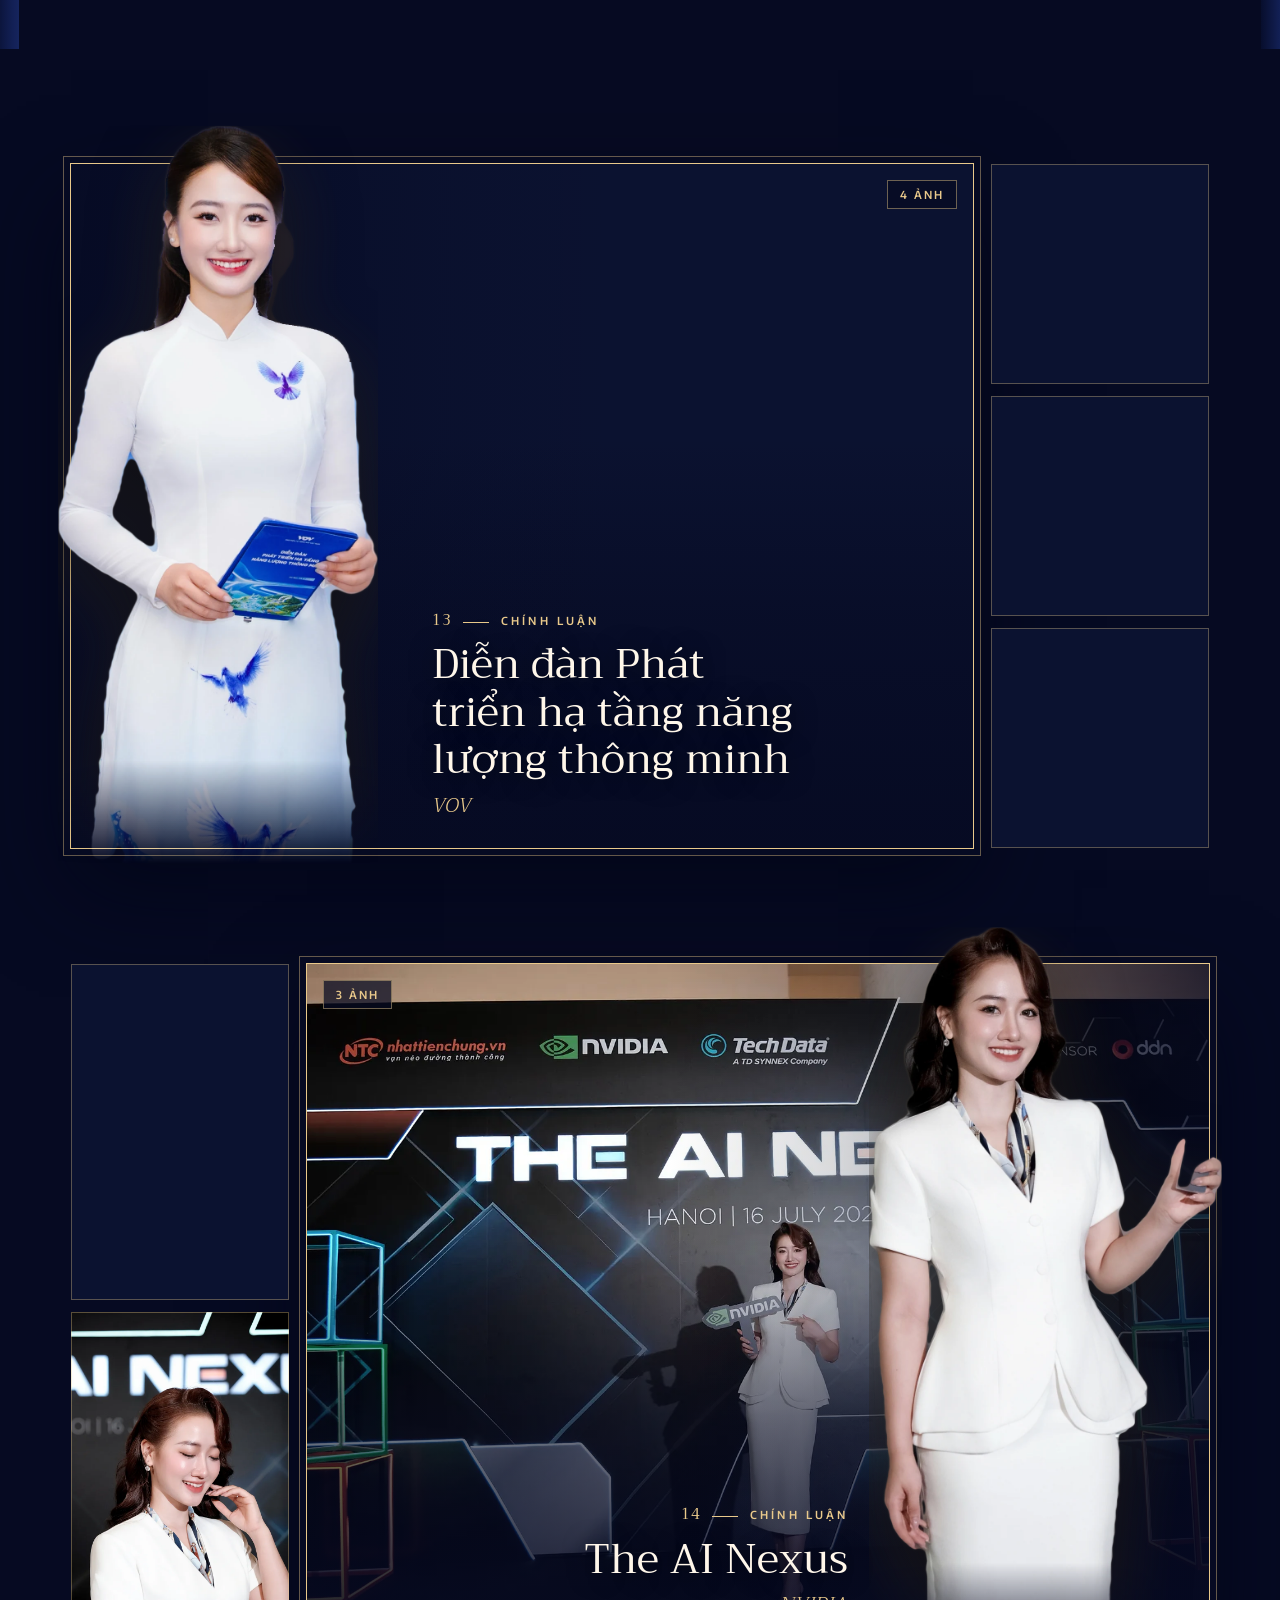
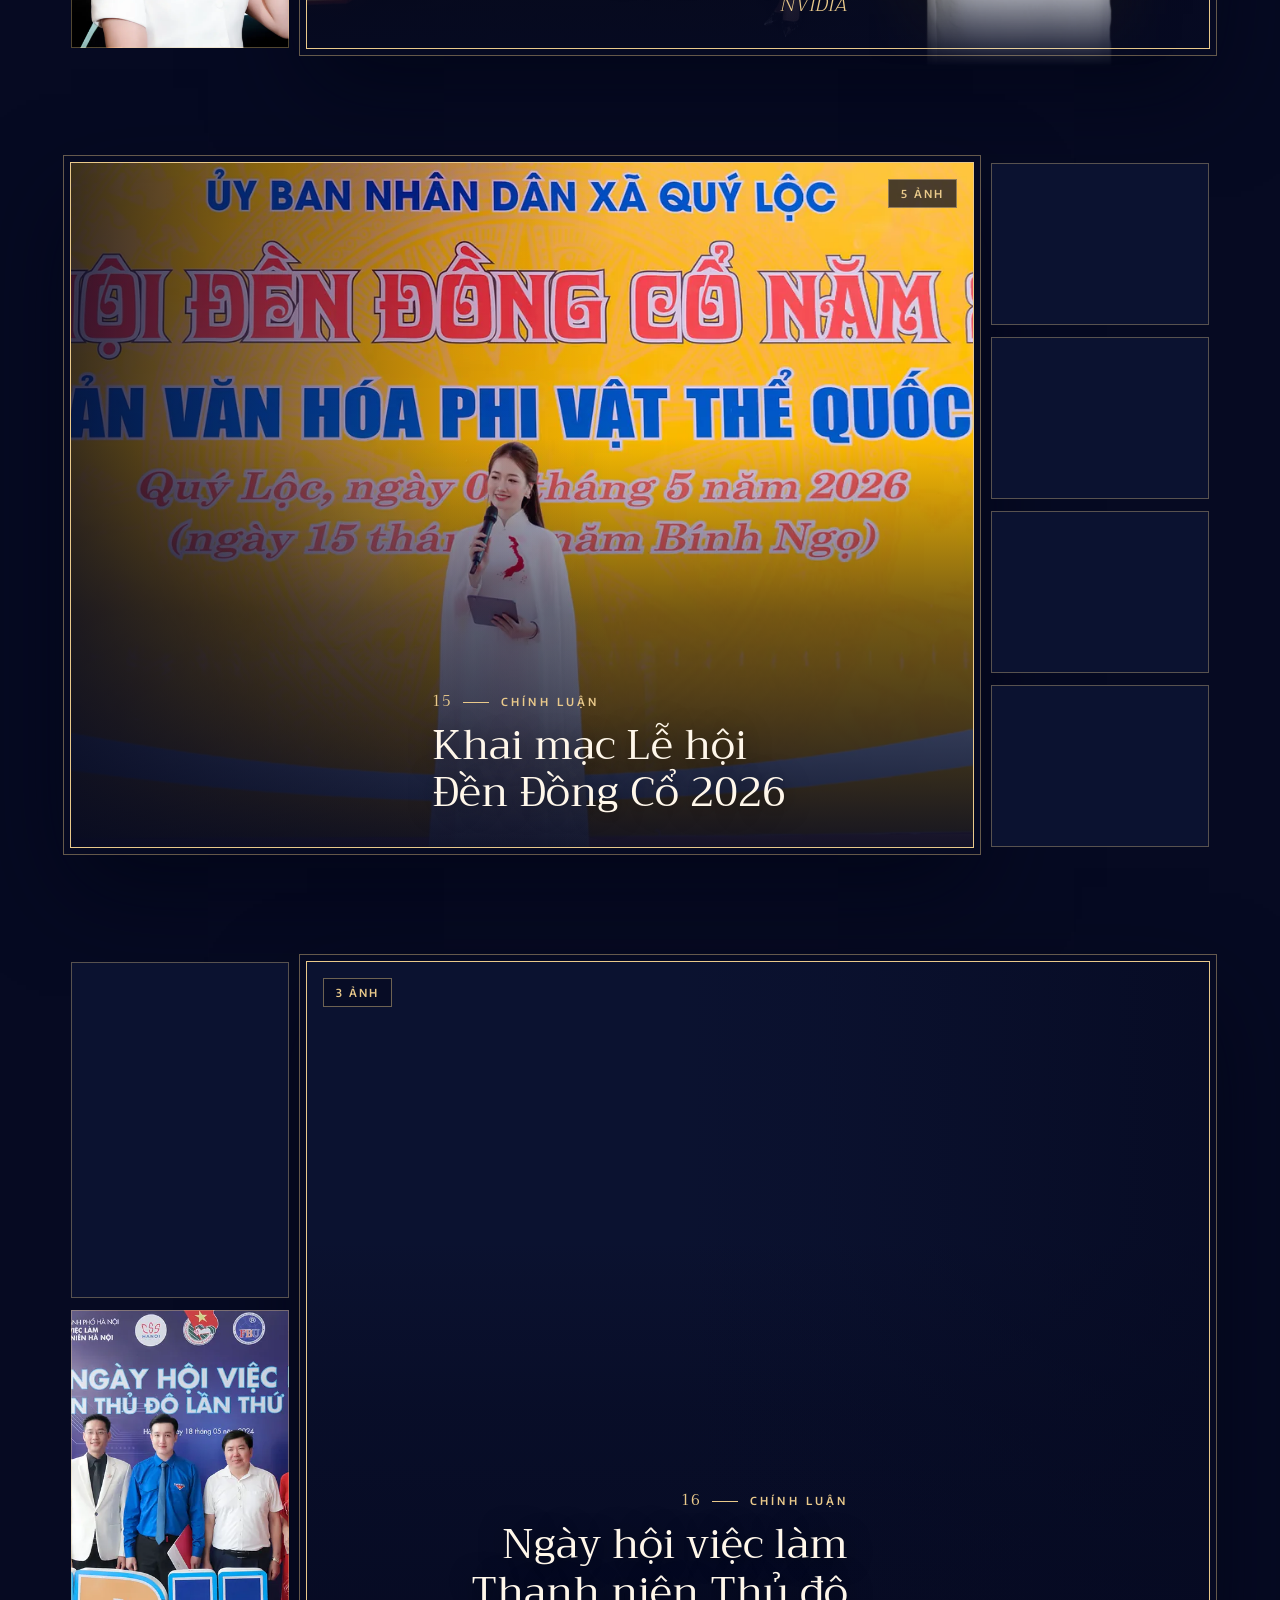
==== commit 9e422050: "Bỏ danh sách mục lục tên chương trình ở đầu mỗi chương Co-Authored-By: Claude Opus 5.5 <noreply@anth" ====
--- a/index.html
+++ b/index.html
@@ -14,7 +14,7 @@
 <link rel="preconnect" href="https://fonts.gstatic.com" crossorigin>
 <link href="https://fonts.googleapis.com/css2?family=Trirong:ital,wght@0,300;0,400;0,500;0,600;1,300;1,400&family=Encode+Sans:wght@400;500;600&display=swap&subset=vietnamese" rel="stylesheet">
 <link rel="preload" as="image" href="assets/cutouts/hero-sm.webp" imagesrcset="assets/cutouts/hero-sm.webp 340w, assets/cutouts/hero.webp 764w" imagesizes="(max-width: 760px) 90vw, 40vw">
-<link rel="stylesheet" href="style.css?v=d77124a8">
+<link rel="stylesheet" href="style.css?v=30a6efb9">
 <script>document.documentElement.classList.add('js');setTimeout(function(){if(!window.__tl)document.documentElement.classList.remove('js')},4000)</script>
 </head>
 <body>
@@ -79,7 +79,6 @@
     <span class="chap-roman" aria-hidden="true">I</span>
     <h2 class="chap-title" id="h-su-kien">Sự kiện</h2>
     <p class="chap-en">Events · 12 chương trình</p>
-    <ol class="chap-index"><li><a href="#sac-mau-sao-vuong"><span>01</span>Gameshow Sắc màu Sao vuông</a></li><li><a href="#dau-son"><span>02</span>Dấu Son</a></li><li><a href="#thanh-am-palm-manor"><span>03</span>Thanh Âm Palm Manor</a></li><li><a href="#gala-trau-vang"><span>04</span>Gala Hội Trâu Vàng 2025</a></li><li><a href="#ban-hoa-ca-thang-4"><span>05</span>Nhạc hội Bản Hoà Ca Tháng 4</a></li><li><a href="#uni-care-day"><span>06</span>Uni Care Day</a></li><li><a href="#viet-thuan-group"><span>07</span>Year End Party Việt Thuận Group</a></li><li><a href="#evergreen-estate"><span>08</span>Lễ khởi công Evergreen Estate</a></li><li><a href="#synnex-fpt"><span>09</span>Partner Connect &amp; Appreciation Night</a></li><li><a href="#unitel"><span>10</span>Gặp mặt Cựu CBNV Unitel</a></li><li><a href="#tiec-gap-mat-khach-hang"><span>11</span>Tiệc gặp mặt khách hàng</a></li><li><a href="#fan-meeting-bui-cong-nam"><span>12</span>Fan meeting Bùi Công Nam</a></li></ol>
   </div>
   <div class="chap-body">
 <article class="pg pg-cutout  reveal" id="sac-mau-sao-vuong" data-gallery="sac-mau-sao-vuong" data-title="Gameshow Sắc màu Sao vuông" aria-labelledby="t-sac-mau-sao-vuong">
@@ -236,7 +235,6 @@
     <span class="chap-roman" aria-hidden="true">II</span>
     <h2 class="chap-title" id="h-chinh-luan">Chính luận</h2>
     <p class="chap-en">Forums &amp; Ceremonies · 7 chương trình</p>
-    <ol class="chap-index"><li><a href="#vov-nang-luong"><span>13</span>Diễn đàn Phát triển hạ tầng năng lượng thông minh</a></li><li><a href="#ai-nexus"><span>14</span>The AI Nexus</a></li><li><a href="#le-hoi-den-dong-co"><span>15</span>Khai mạc Lễ hội Đền Đồng Cổ 2026</a></li><li><a href="#ngay-hoi-viec-lam"><span>16</span>Ngày hội việc làm Thanh niên Thủ đô</a></li><li><a href="#bao-cong-ly"><span>17</span>Kỷ niệm 25 năm thành lập Báo Công lý</a></li><li><a href="#toa-dam-quang-cao"><span>18</span>Toạ đàm Giải pháp phát huy hiệu quả quảng cáo ngoài trời</a></li><li><a href="#du-lich-noi-dia"><span>19</span>Talk Đẩy mạnh du lịch nội địa</a></li></ol>
   </div>
   <div class="chap-body">
 <article class="pg pg-cutout  reveal" id="vov-nang-luong" data-gallery="vov-nang-luong" data-title="Diễn đàn Phát triển hạ tầng năng lượng thông minh" aria-labelledby="t-vov-nang-luong">
@@ -334,7 +332,6 @@
     <span class="chap-roman" aria-hidden="true">III</span>
     <h2 class="chap-title" id="h-truyen-hinh">Truyền hình</h2>
     <p class="chap-en">Television · 2 chương trình</p>
-    <ol class="chap-index"><li><a href="#qpvn"><span>20</span>Truyền hình QPVN</a></li><li><a href="#vtv"><span>21</span>VTV</a></li></ol>
   </div>
   <div class="chap-body">
 <article class="pg pg-cutout is-right reveal" id="qpvn" data-gallery="qpvn" data-title="Truyền hình QPVN" aria-labelledby="t-qpvn">
--- a/style.css
+++ b/style.css
@@ -509,3 +509,6 @@
 @media (min-width:861px){.about-clean .facts dt{white-space:nowrap;font-size:clamp(30px,3.2vw,46px)}}
 @media (max-width:860px){.about-clean .facts div,.about-clean .facts div+div{padding:18px 6px 0}}
 @media (min-width:861px){.about-clean .facts dt{font-size:clamp(28px,2.7vw,40px)}}
+/* mục lục tên chương trình đã bỏ → đầu chương gọn hơn */
+.chap{padding-top:clamp(72px,9vw,130px);padding-bottom:clamp(64px,8vw,110px)}
+.chap-sm{padding-bottom:clamp(40px,5vw,70px)}
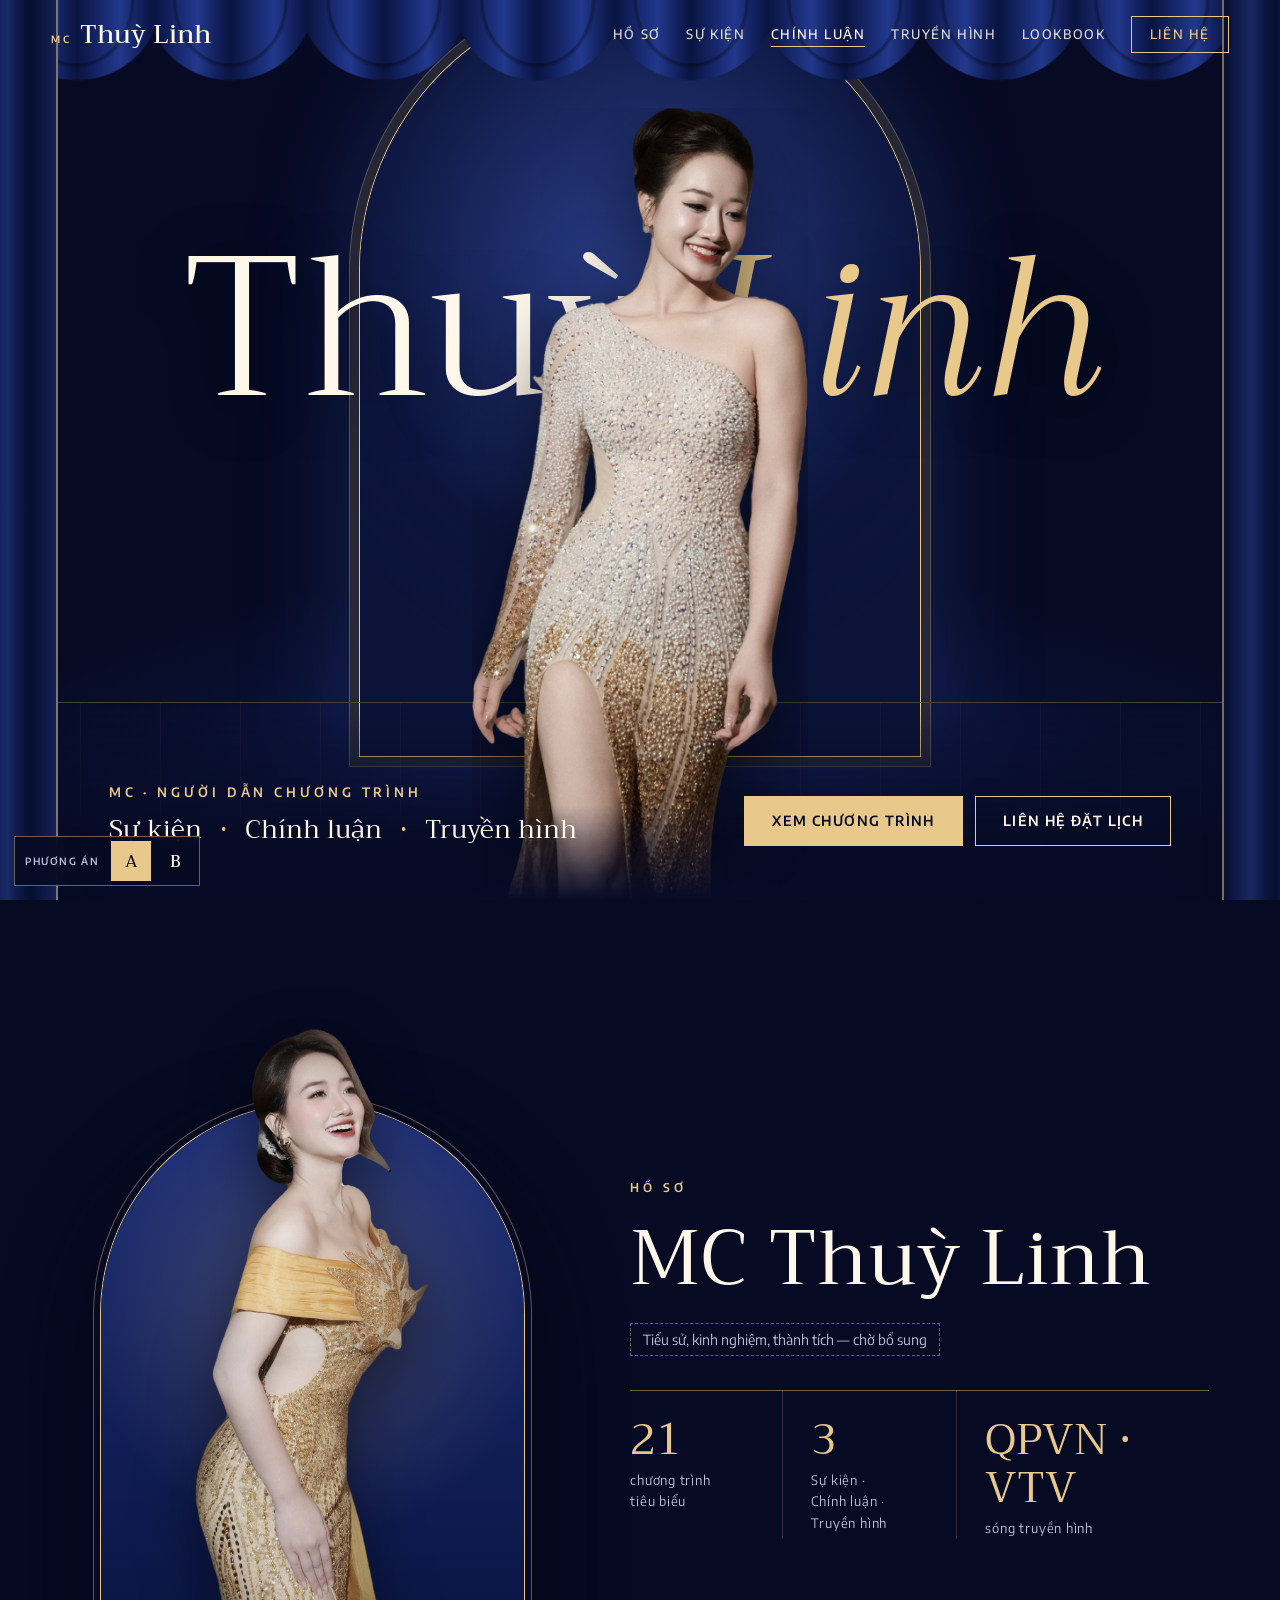
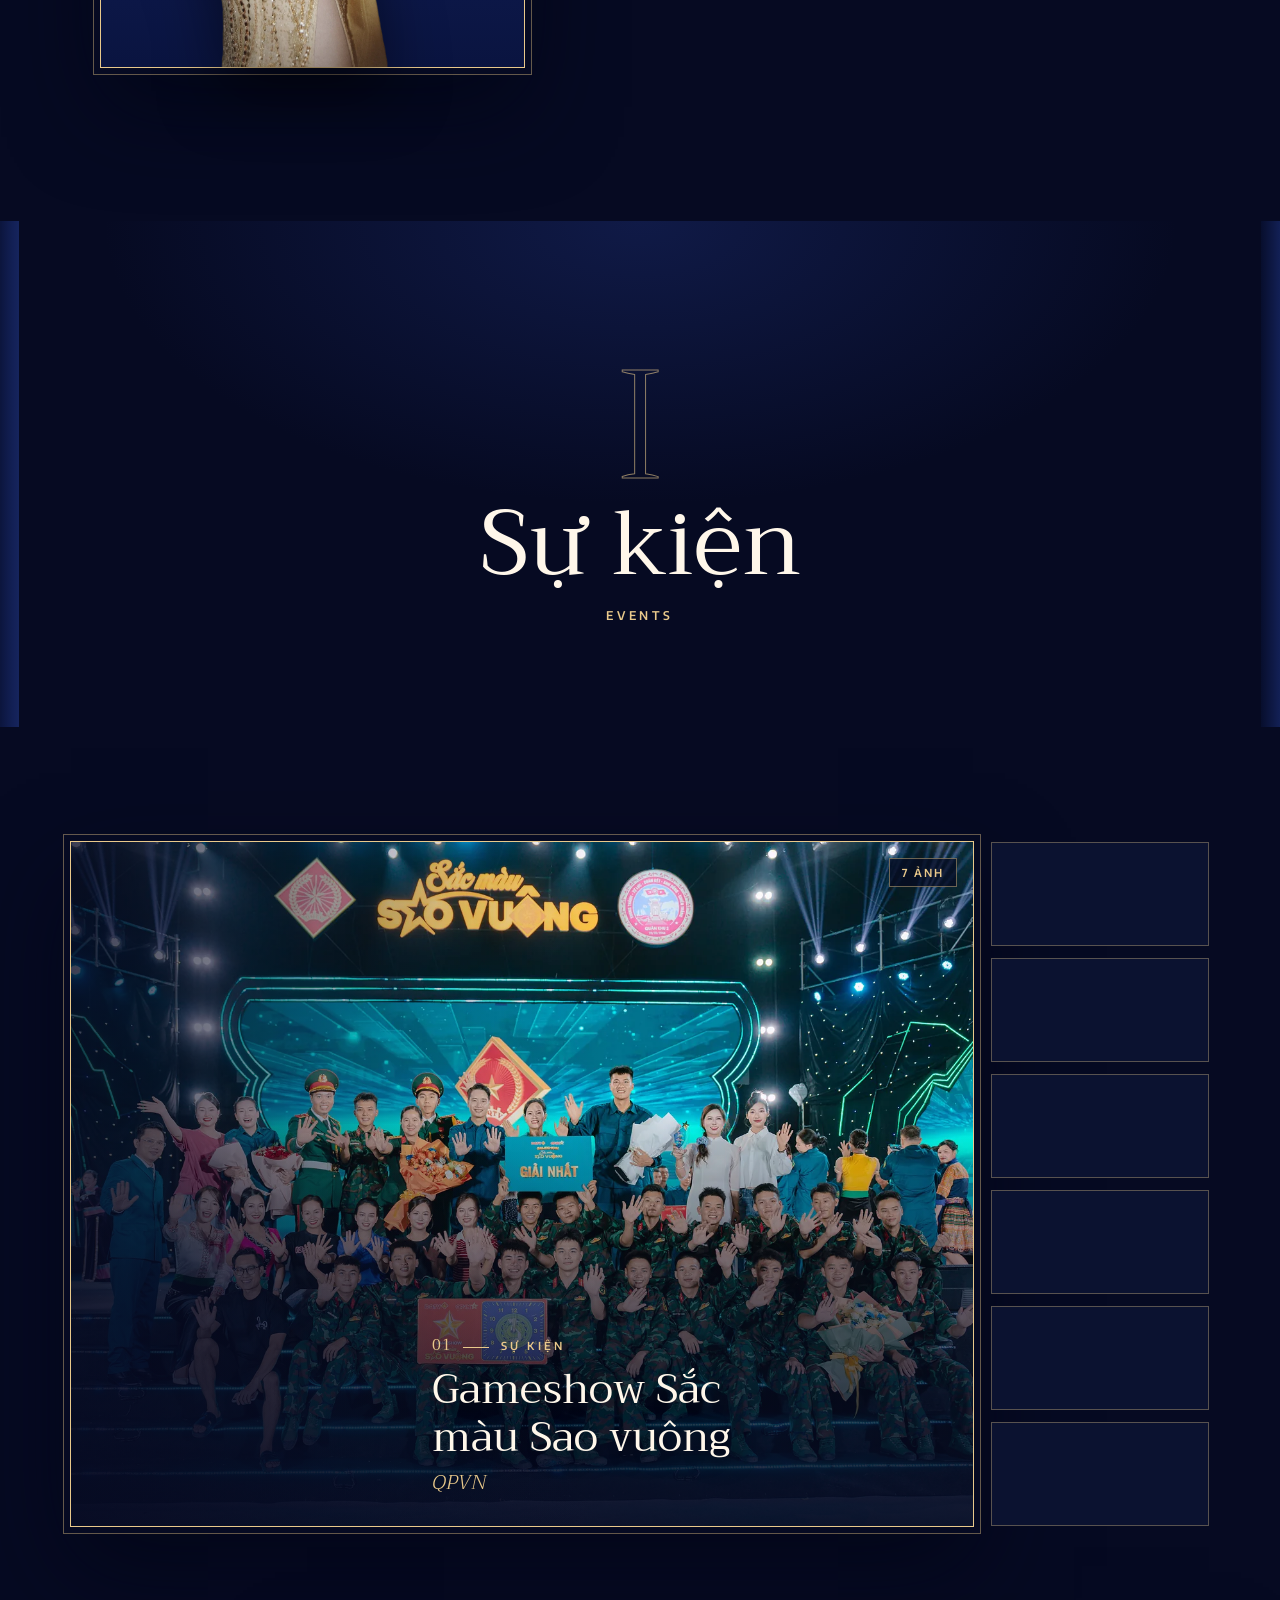
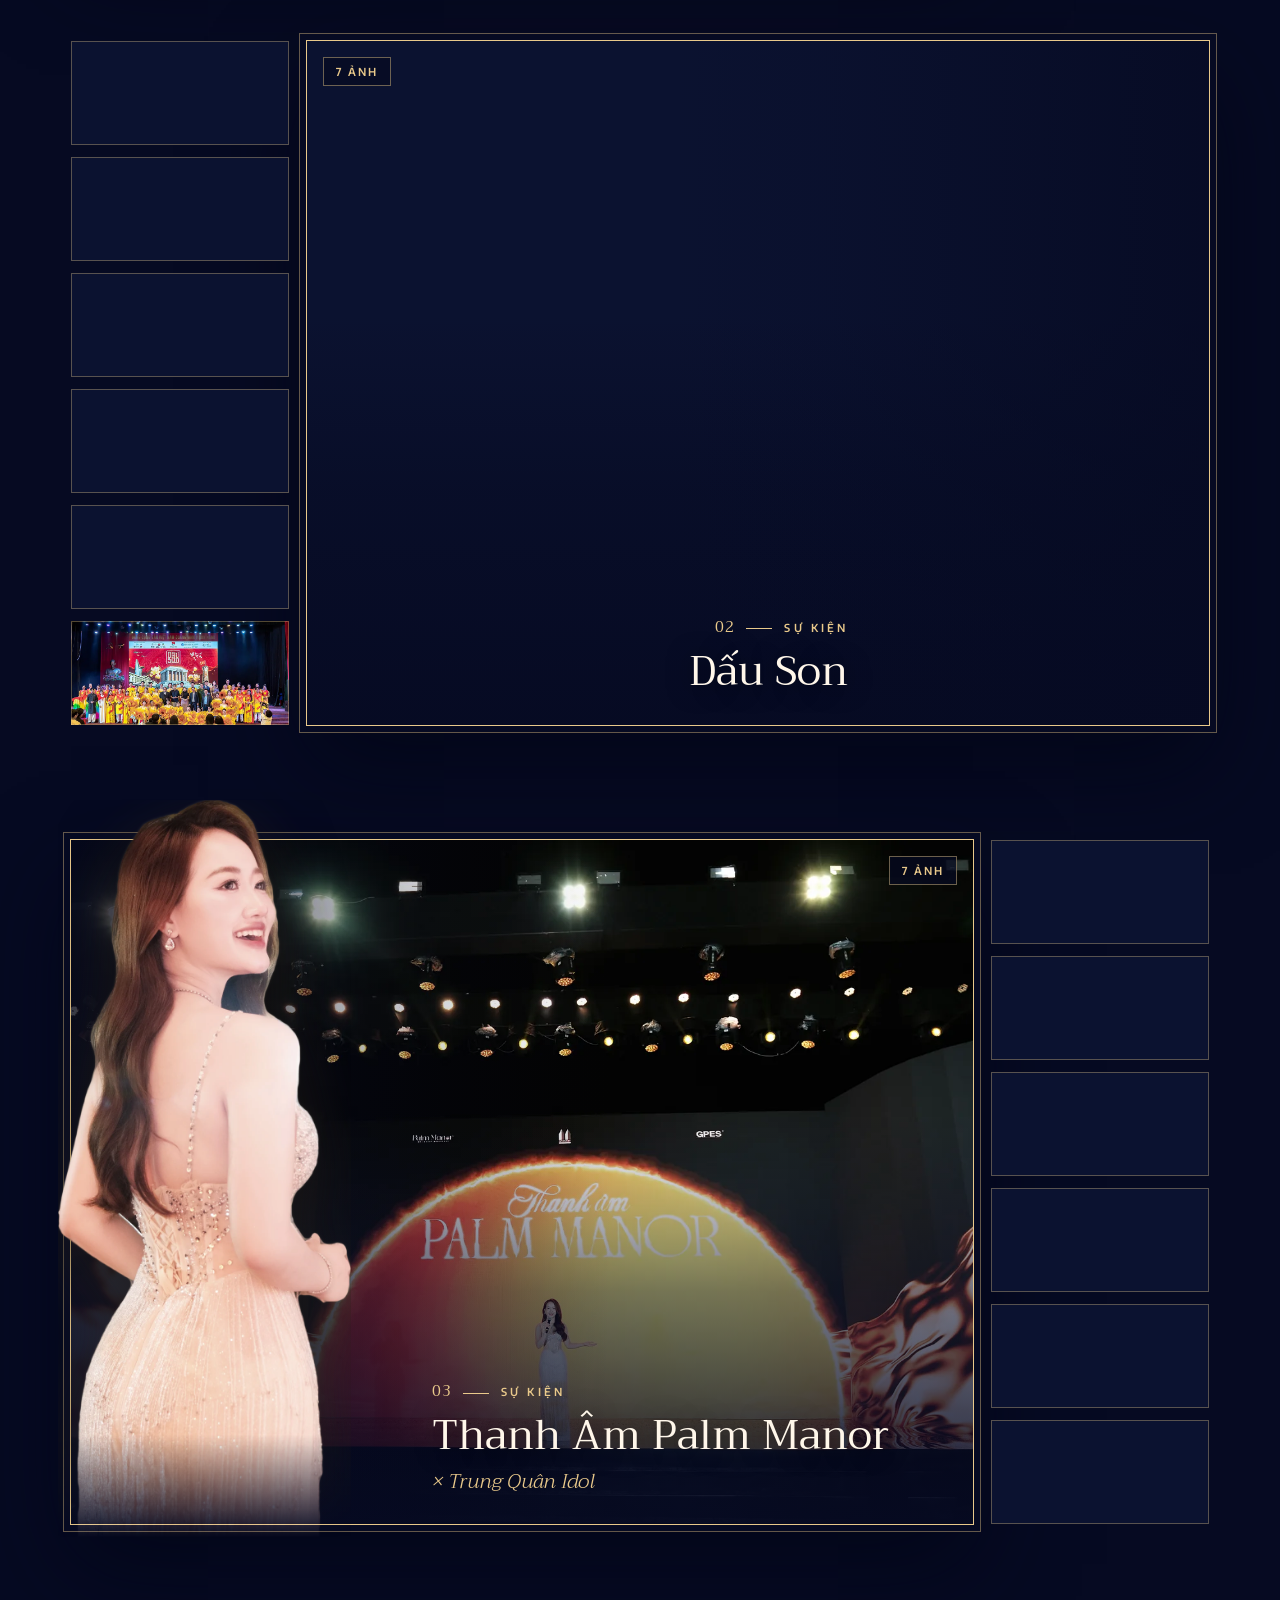
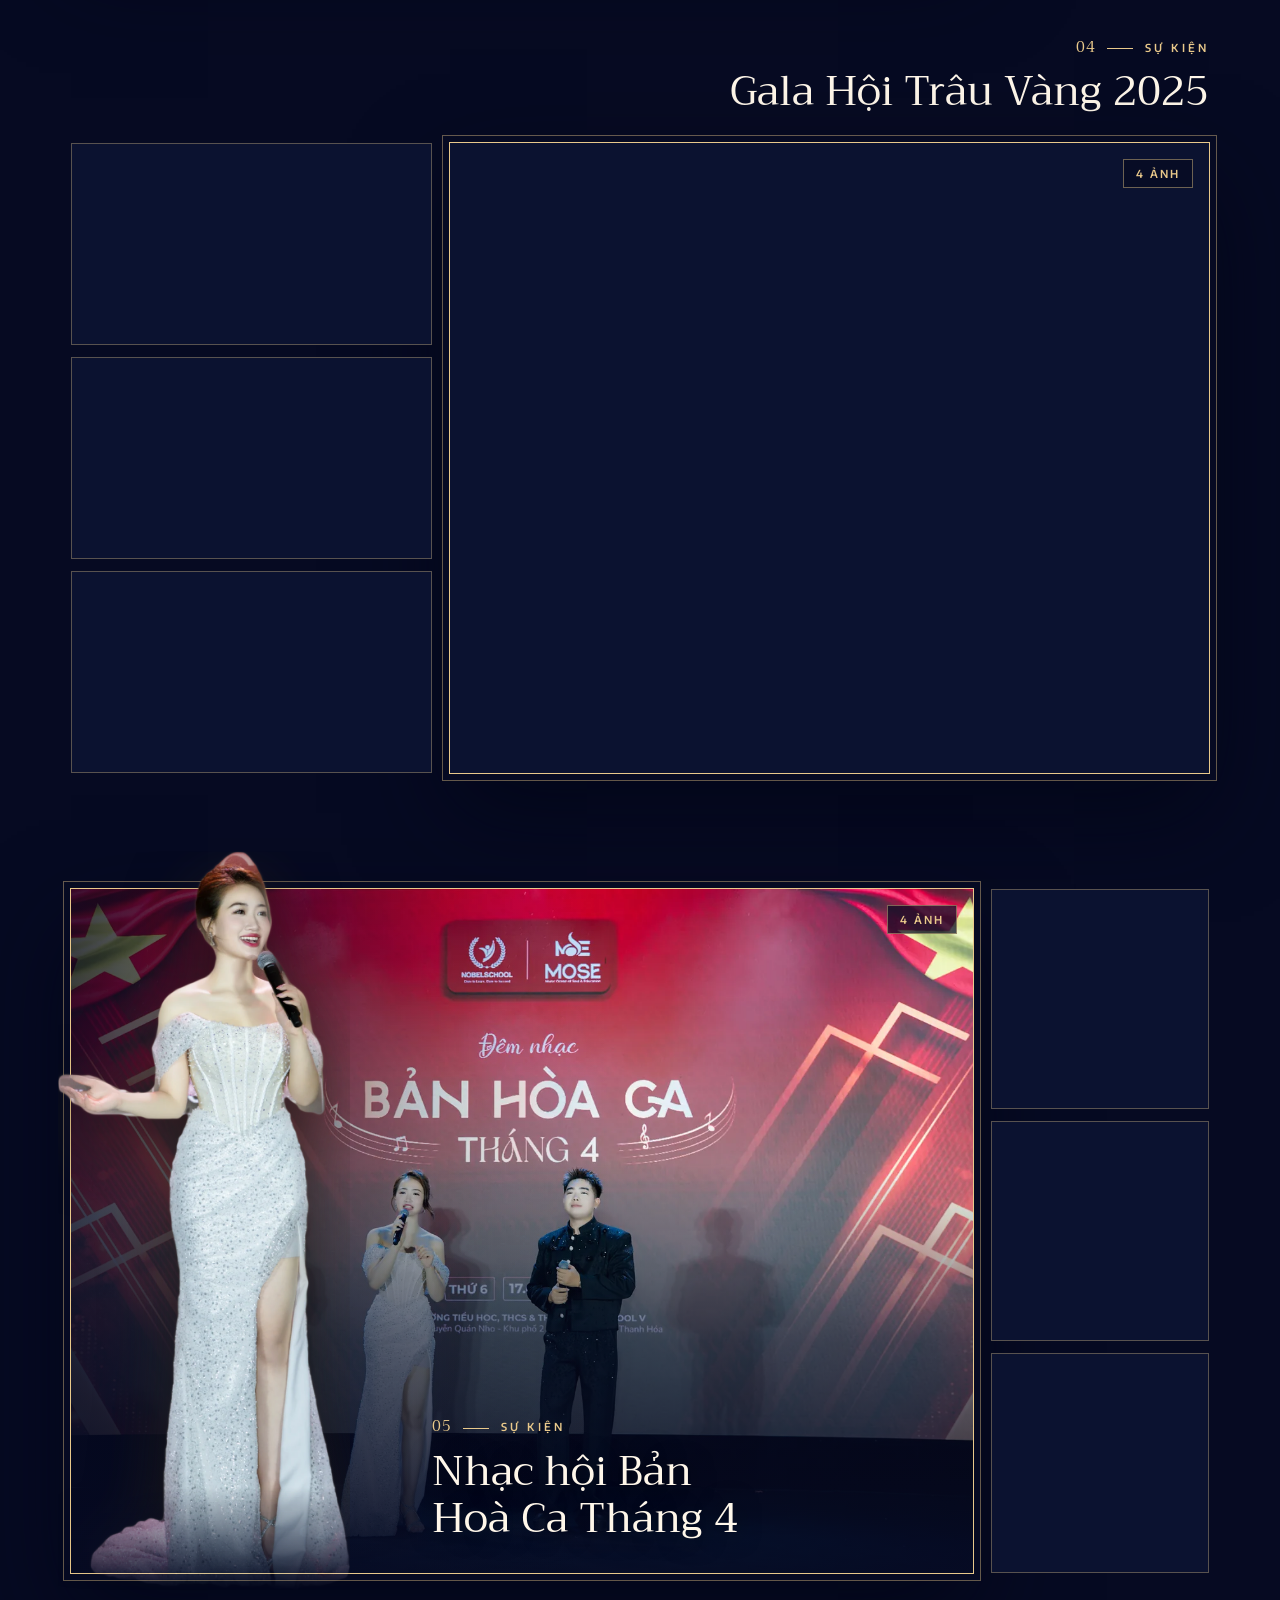
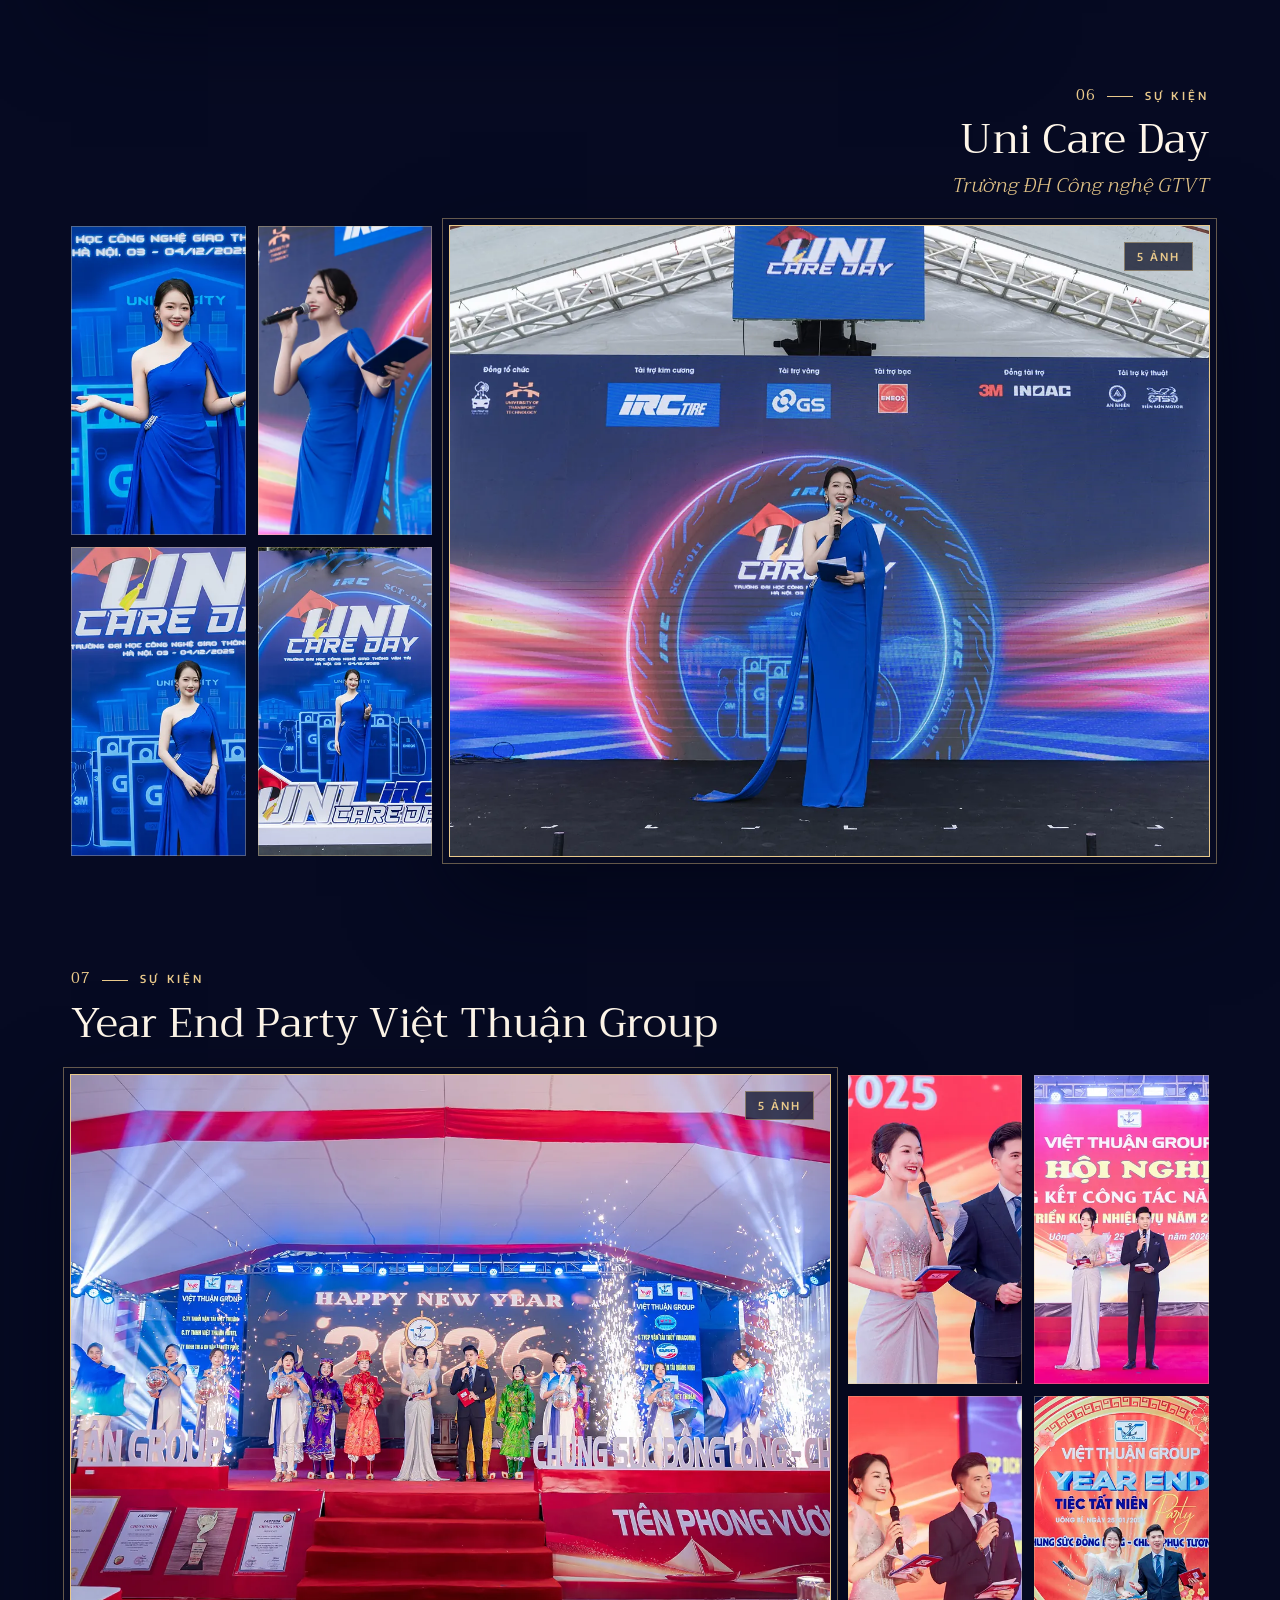
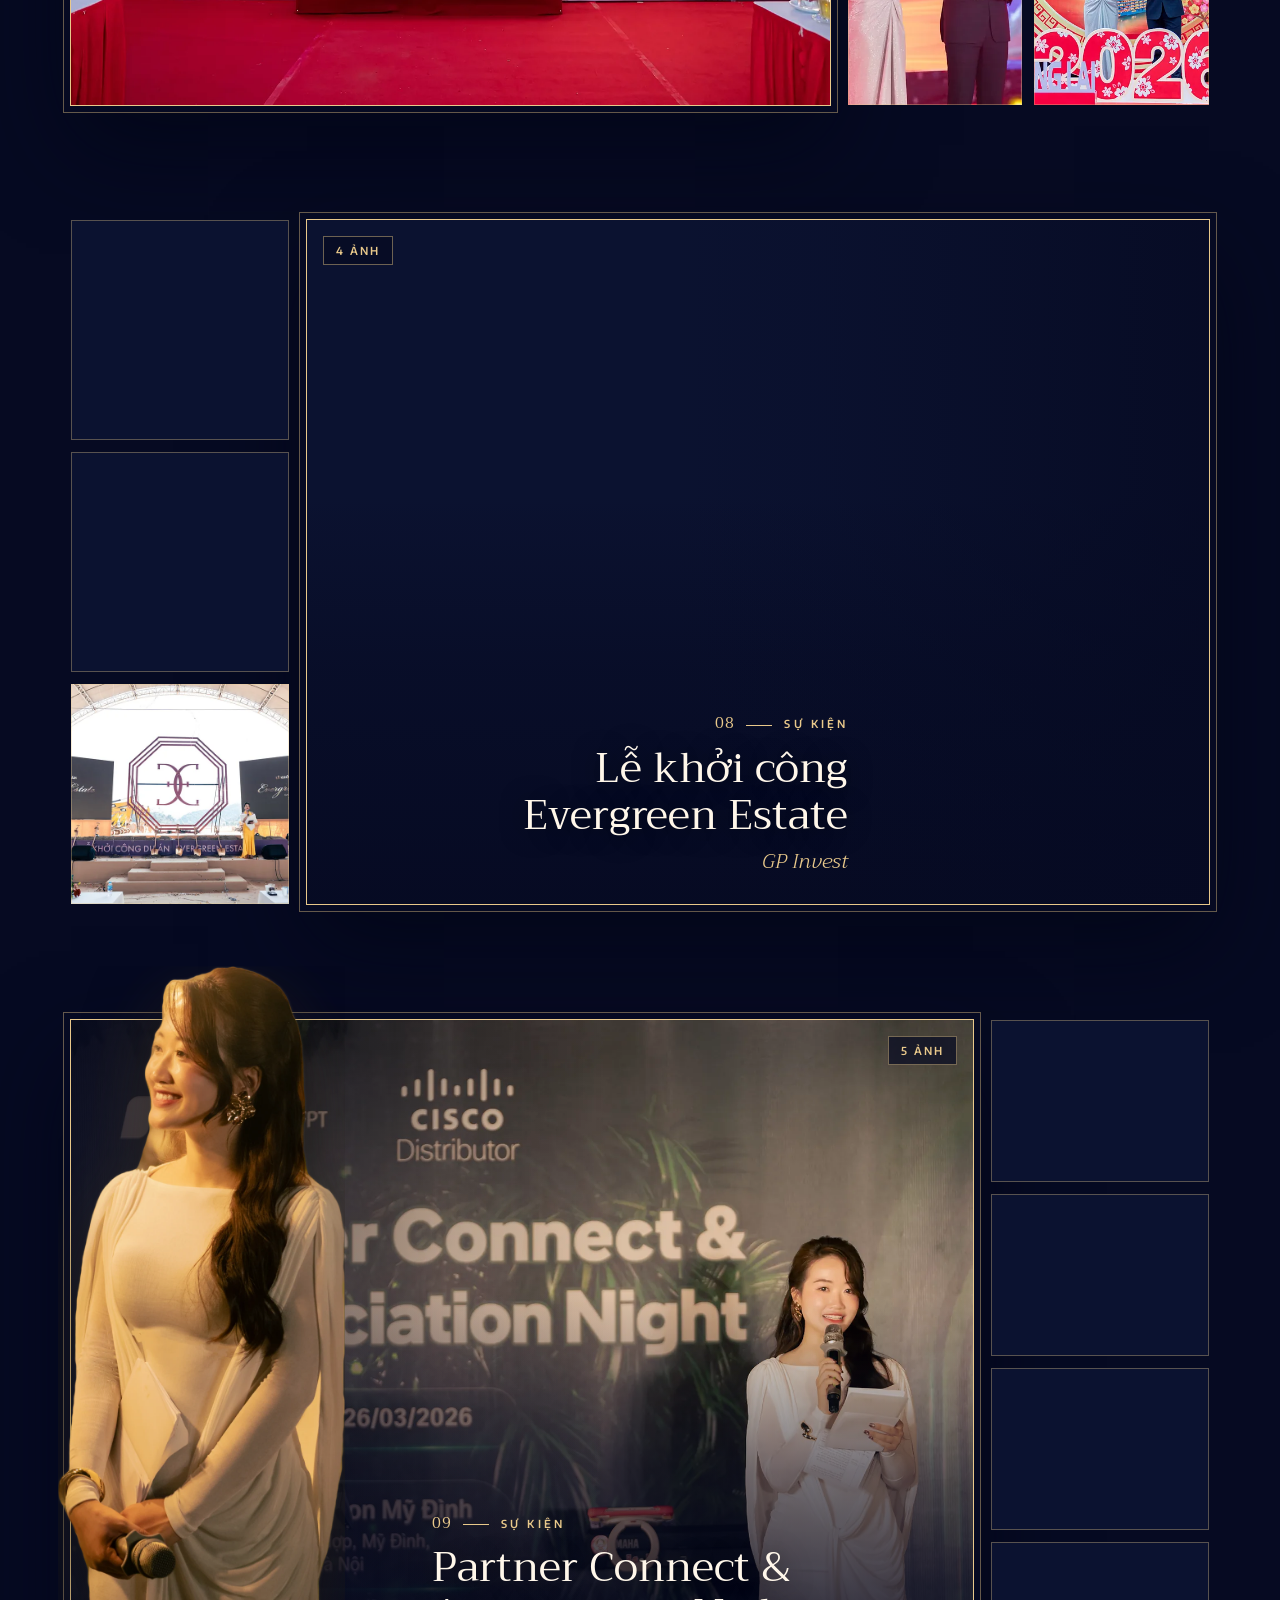
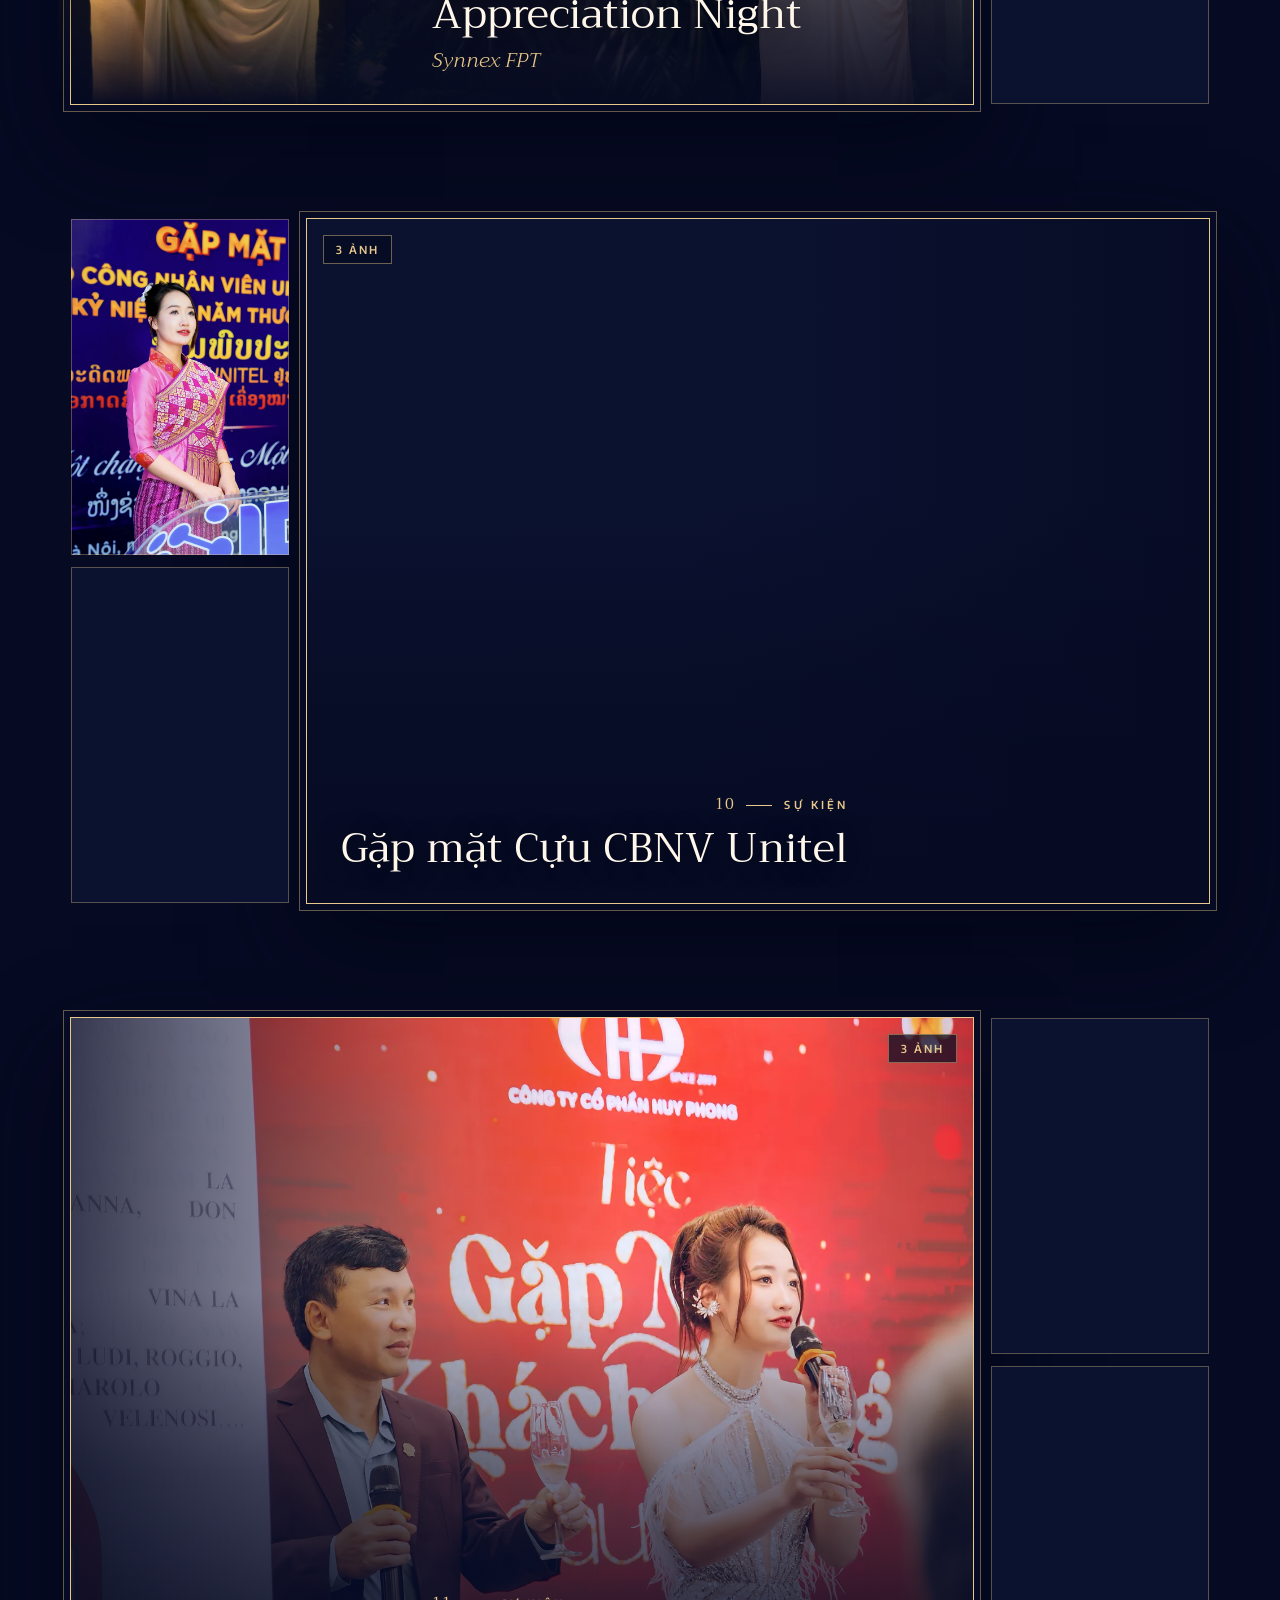
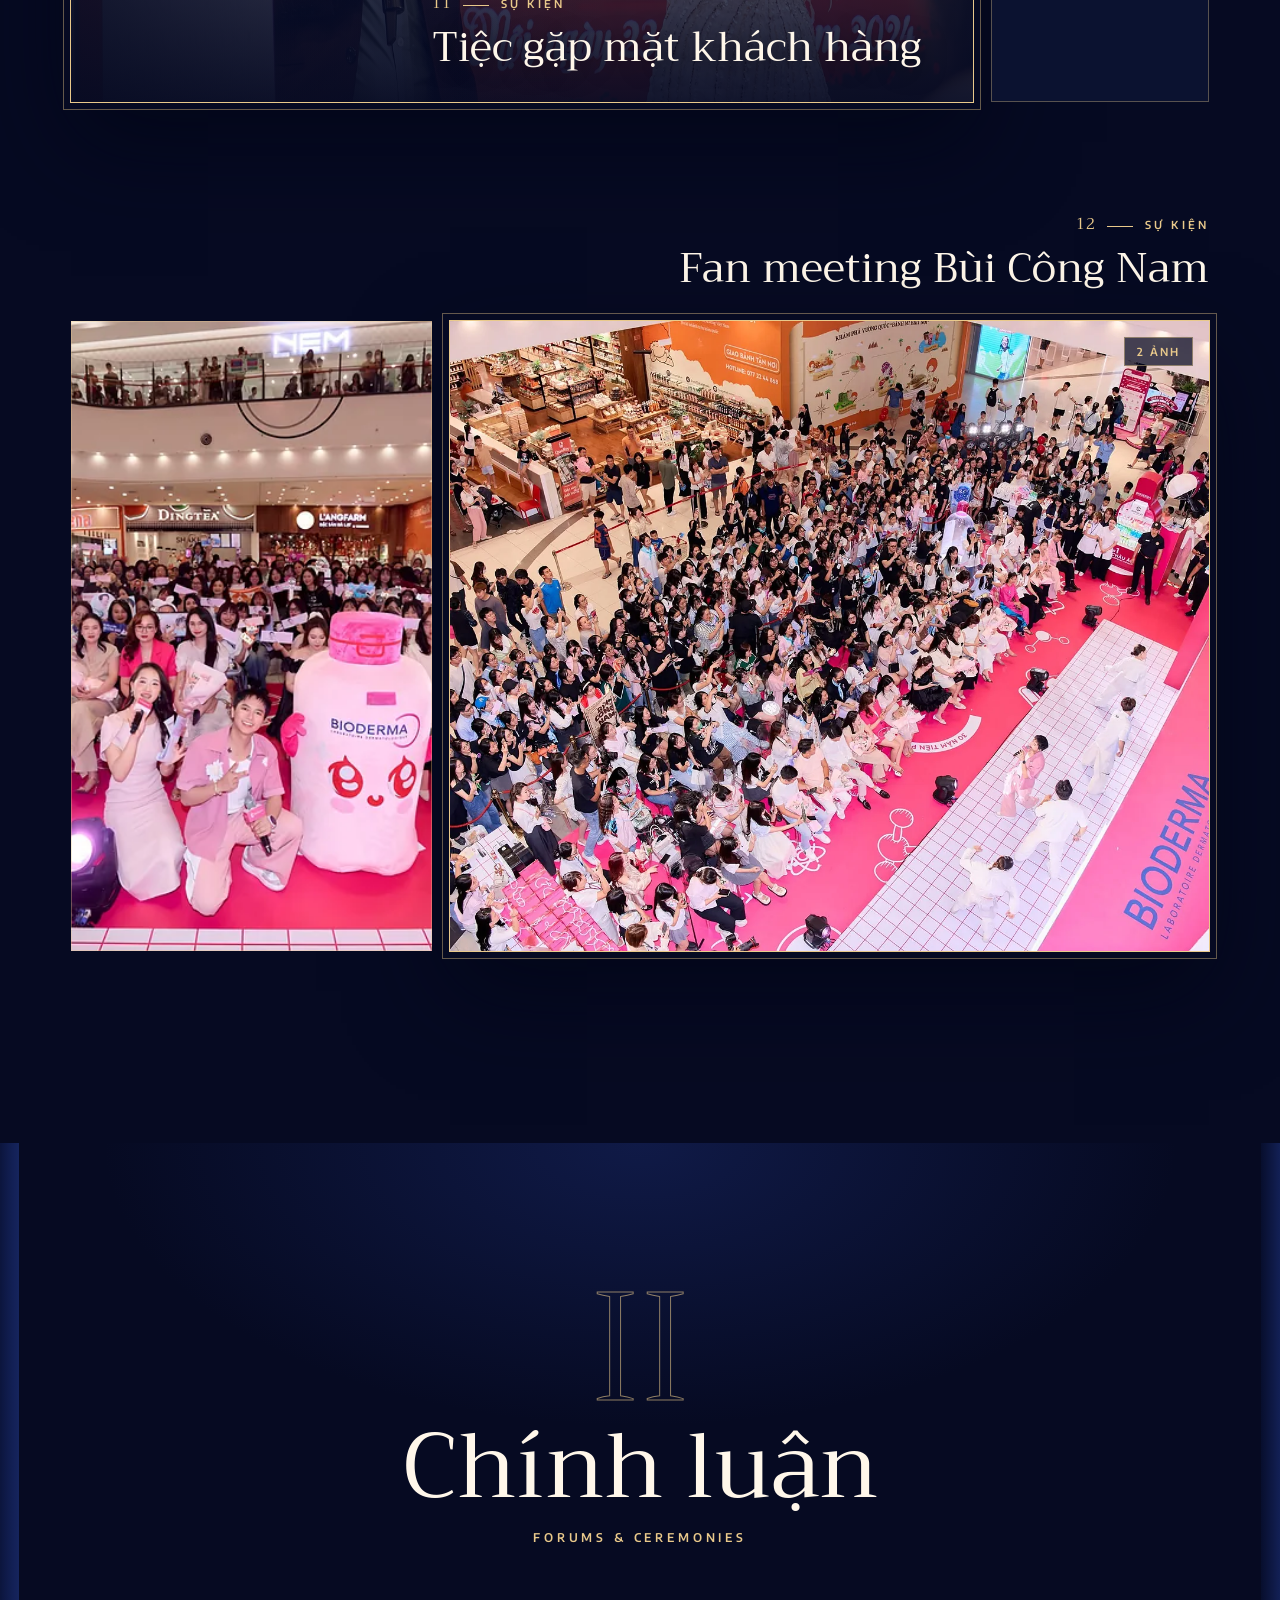
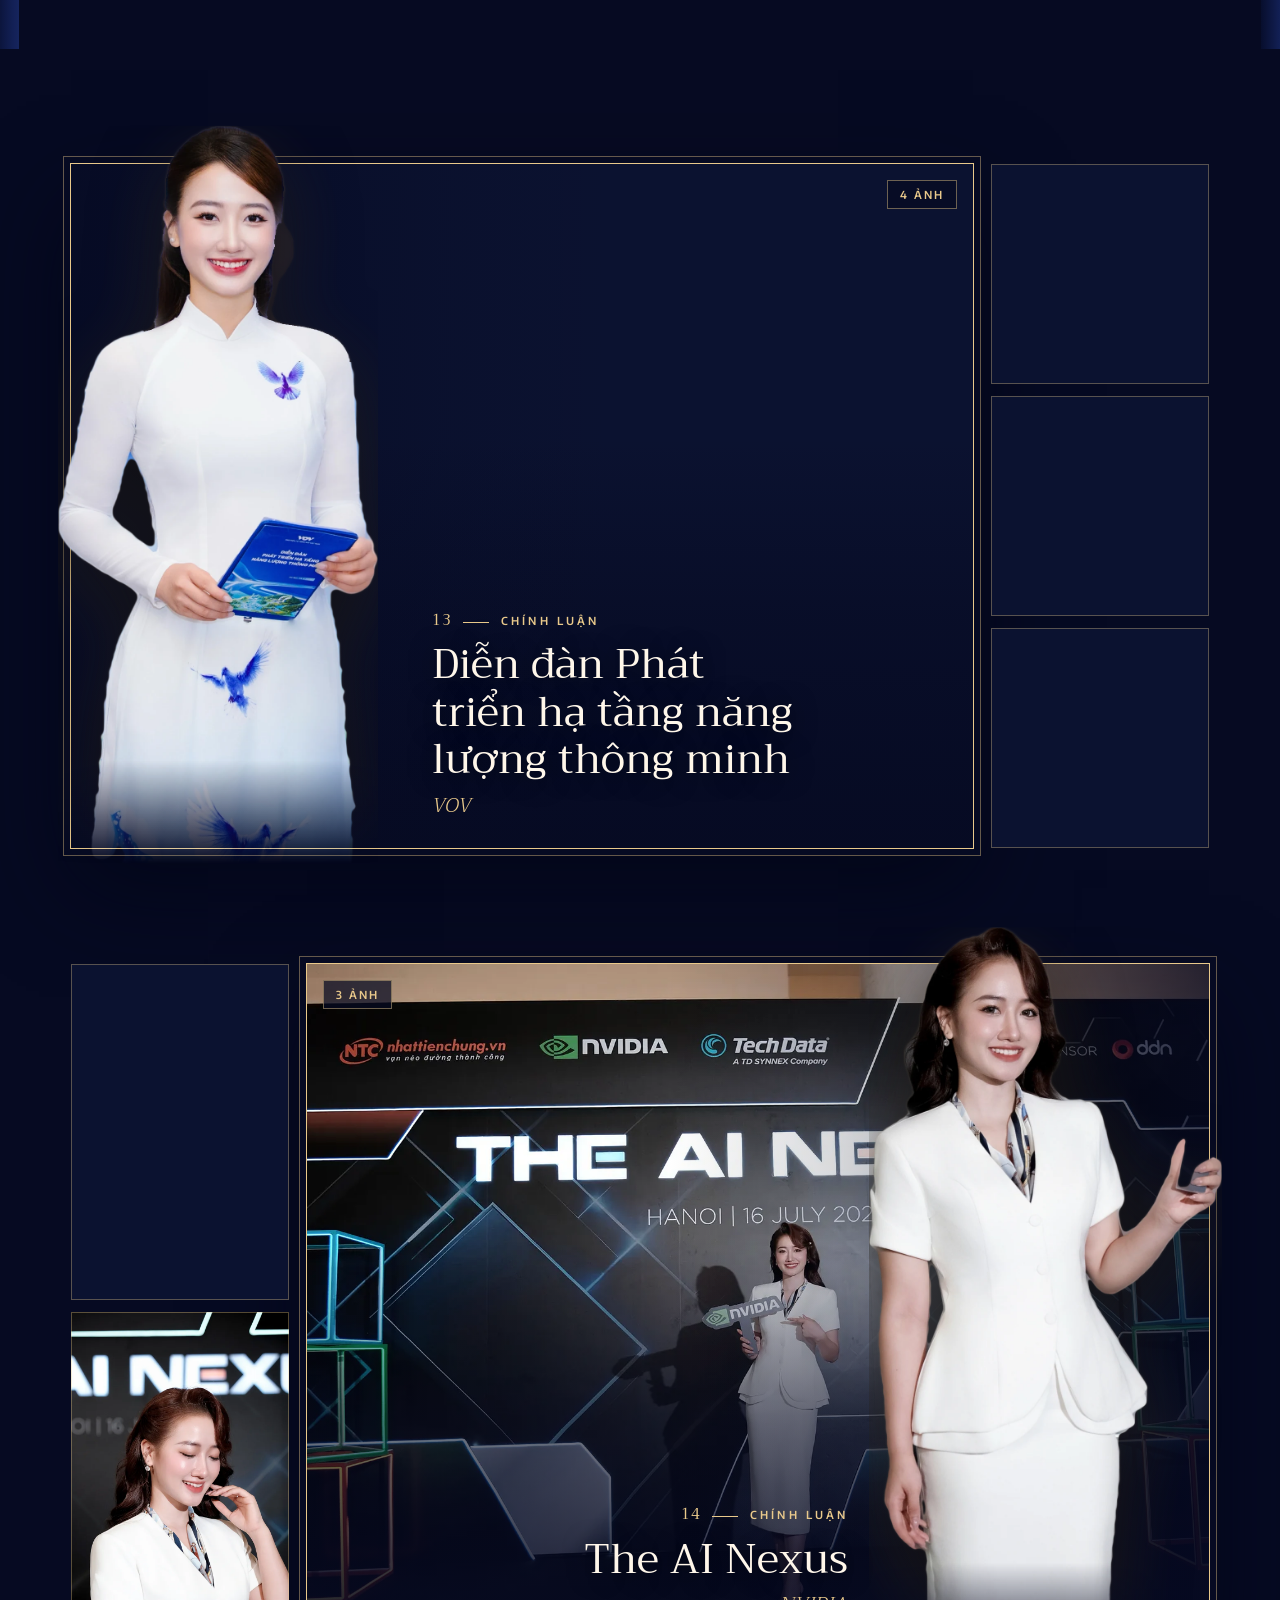
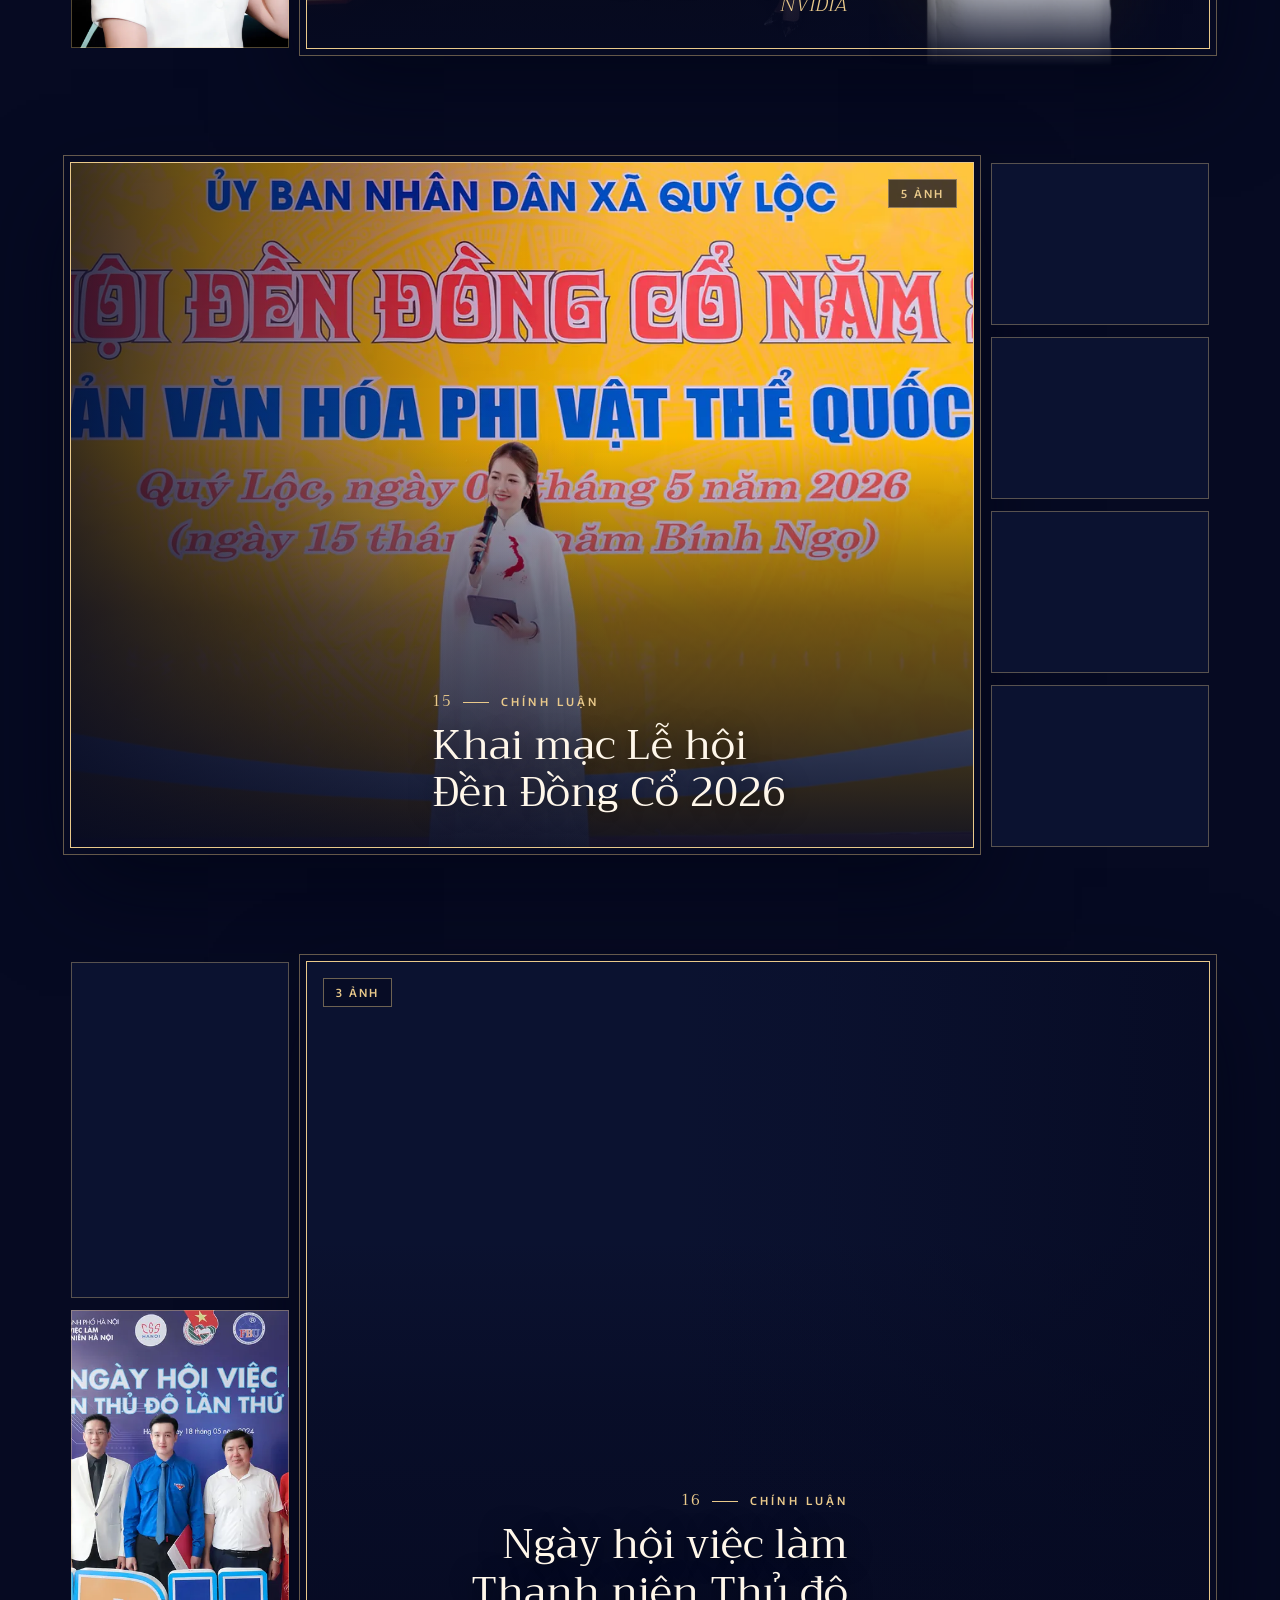
==== commit 93f7471d: "Bỏ dòng số lượng chương trình ở đầu mỗi chương Co-Authored-By: Claude Opus 5.5 <noreply@anthropic.co" ====
--- a/index.html
+++ b/index.html
@@ -78,7 +78,7 @@
   <div class="chap reveal-curtain">
     <span class="chap-roman" aria-hidden="true">I</span>
     <h2 class="chap-title" id="h-su-kien">Sự kiện</h2>
-    <p class="chap-en">Events · 12 chương trình</p>
+    <p class="chap-en">Events</p>
   </div>
   <div class="chap-body">
 <article class="pg pg-cutout  reveal" id="sac-mau-sao-vuong" data-gallery="sac-mau-sao-vuong" data-title="Gameshow Sắc màu Sao vuông" aria-labelledby="t-sac-mau-sao-vuong">
@@ -234,7 +234,7 @@
   <div class="chap reveal-curtain">
     <span class="chap-roman" aria-hidden="true">II</span>
     <h2 class="chap-title" id="h-chinh-luan">Chính luận</h2>
-    <p class="chap-en">Forums &amp; Ceremonies · 7 chương trình</p>
+    <p class="chap-en">Forums &amp; Ceremonies</p>
   </div>
   <div class="chap-body">
 <article class="pg pg-cutout  reveal" id="vov-nang-luong" data-gallery="vov-nang-luong" data-title="Diễn đàn Phát triển hạ tầng năng lượng thông minh" aria-labelledby="t-vov-nang-luong">
@@ -331,7 +331,7 @@
   <div class="chap reveal-curtain">
     <span class="chap-roman" aria-hidden="true">III</span>
     <h2 class="chap-title" id="h-truyen-hinh">Truyền hình</h2>
-    <p class="chap-en">Television · 2 chương trình</p>
+    <p class="chap-en">Television</p>
   </div>
   <div class="chap-body">
 <article class="pg pg-cutout is-right reveal" id="qpvn" data-gallery="qpvn" data-title="Truyền hình QPVN" aria-labelledby="t-qpvn">
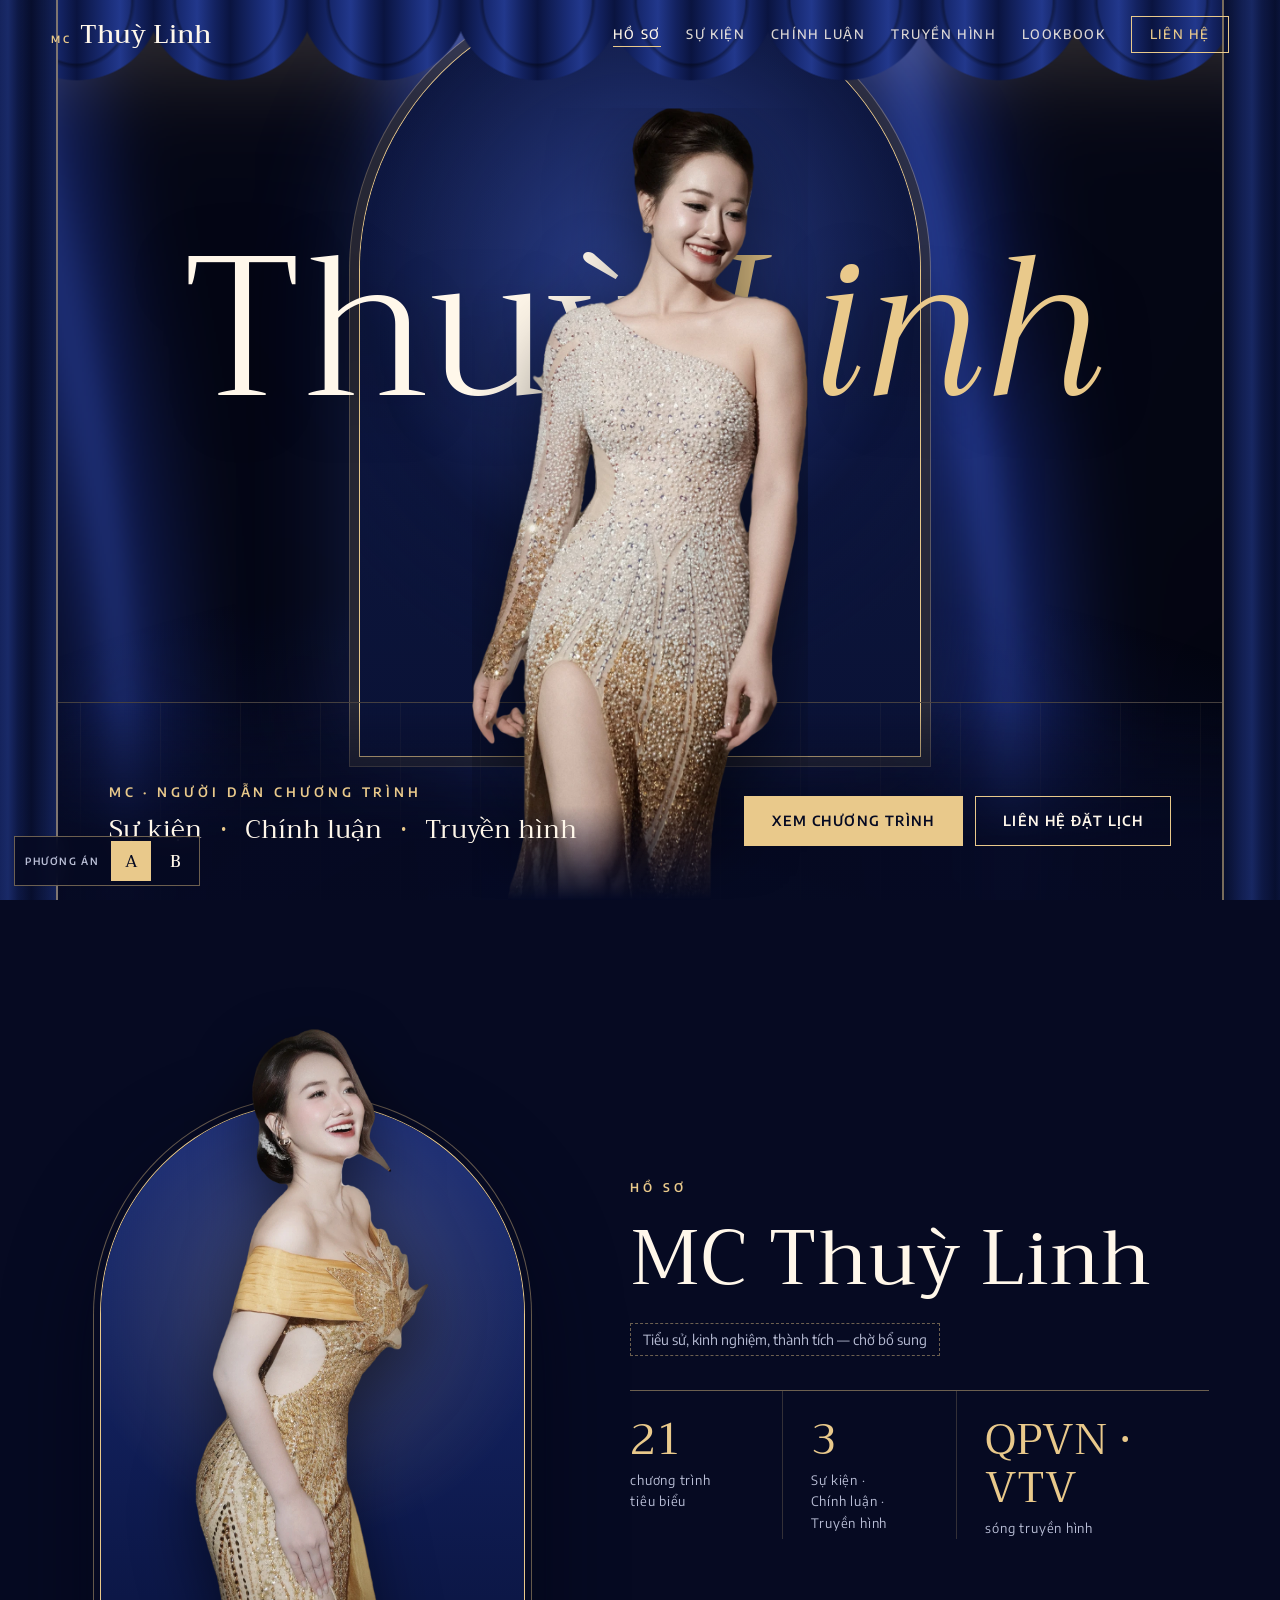
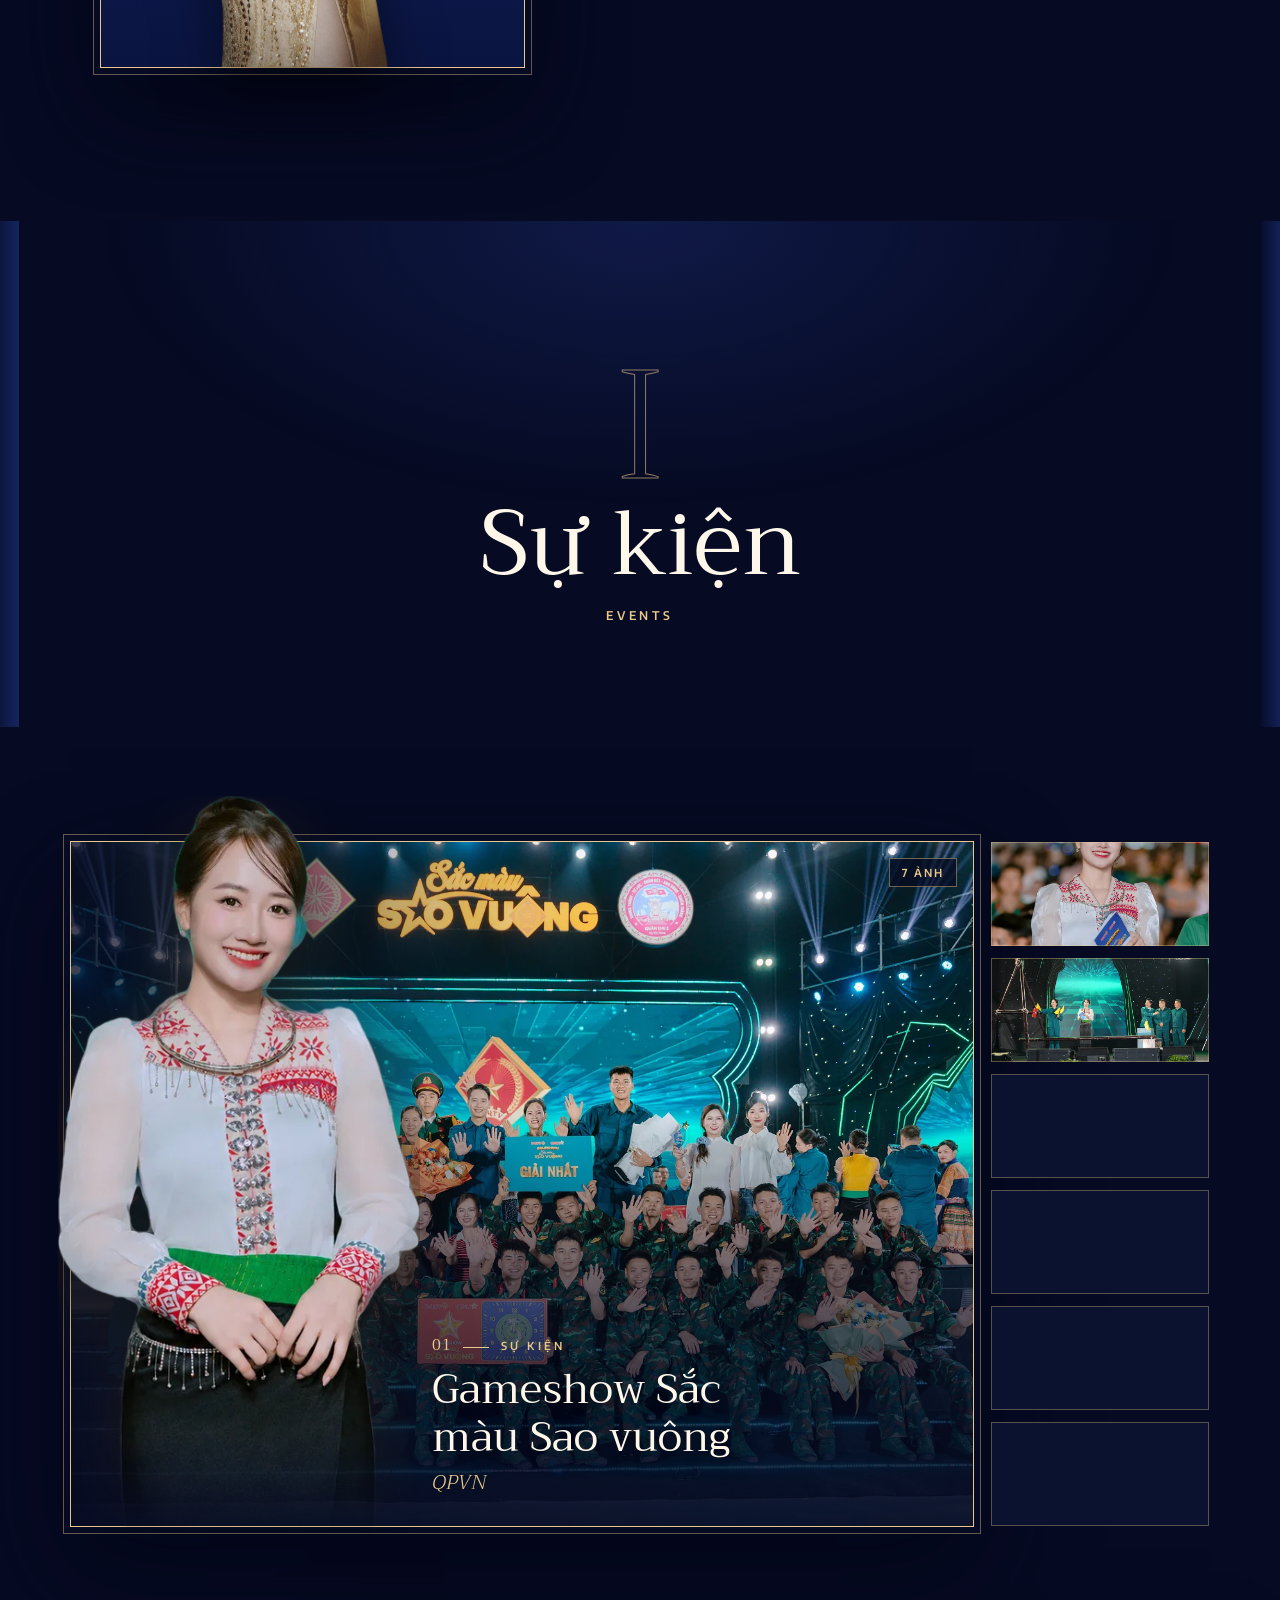
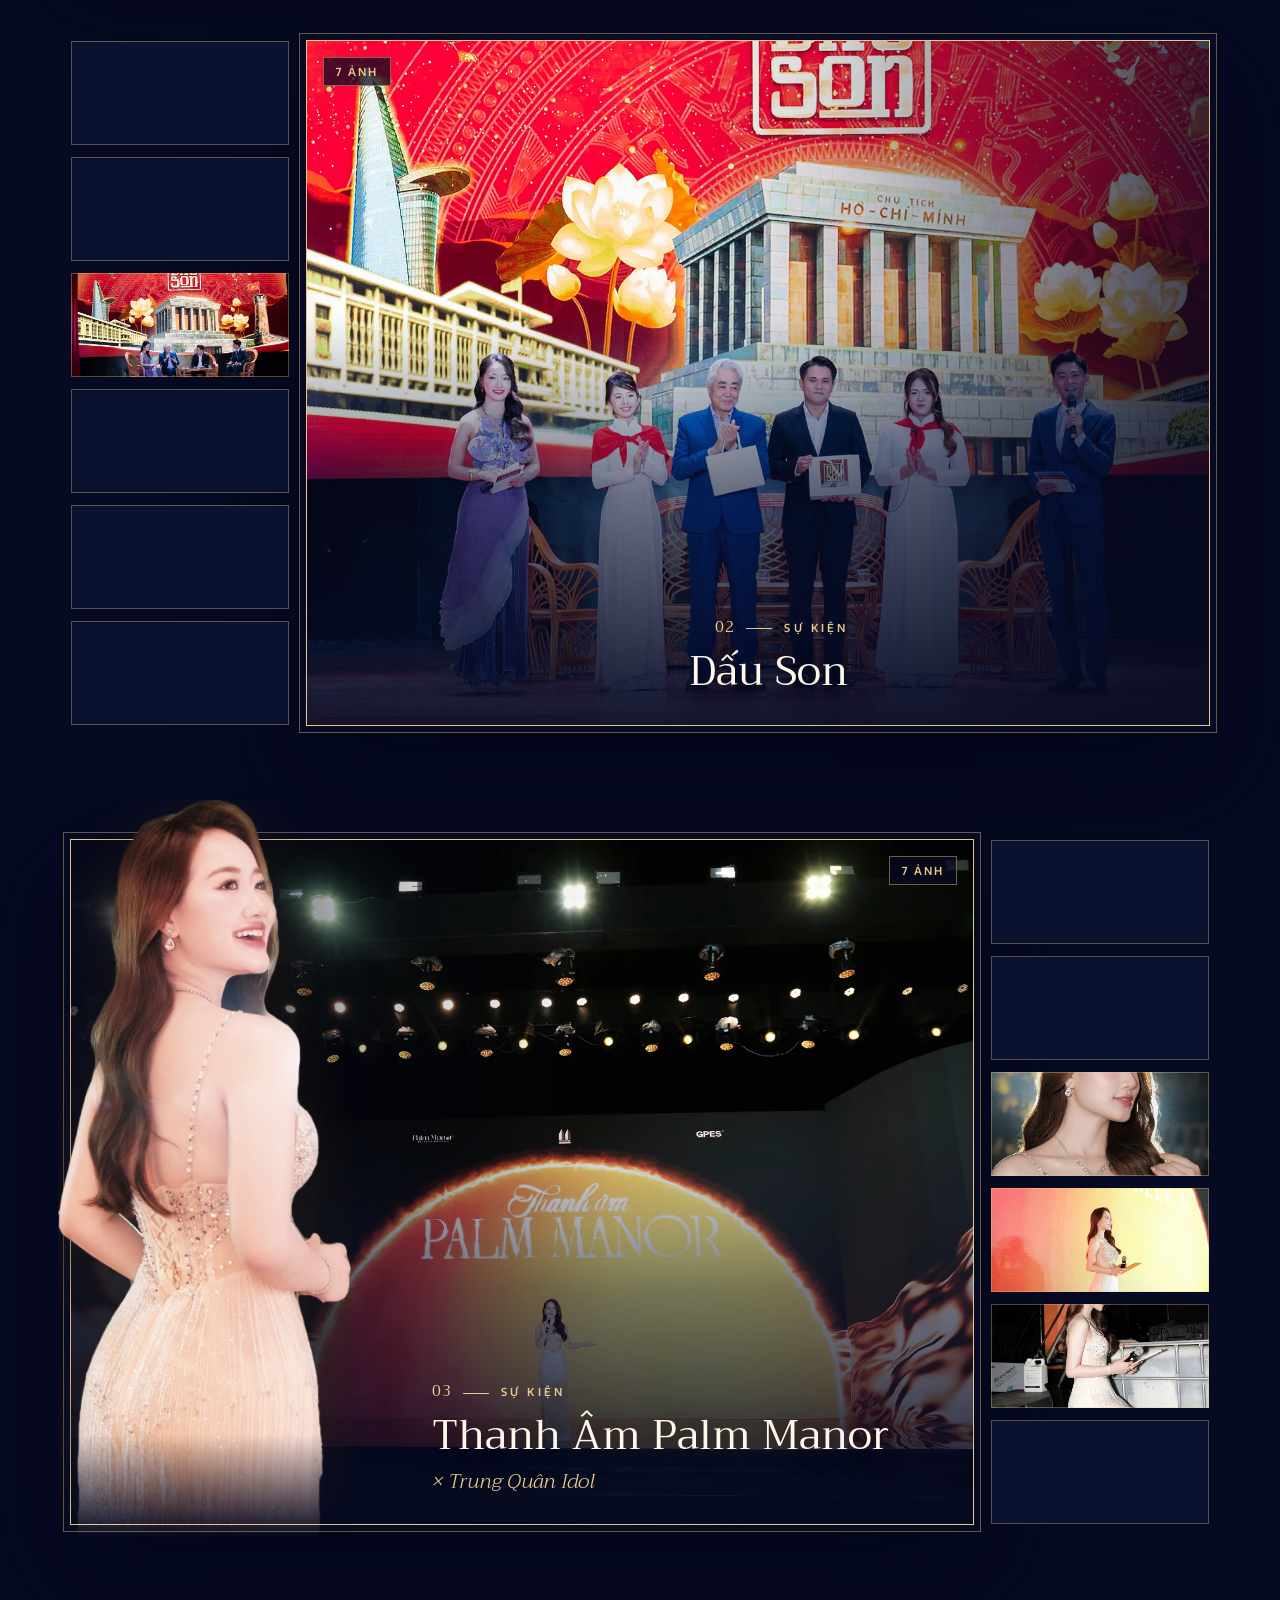
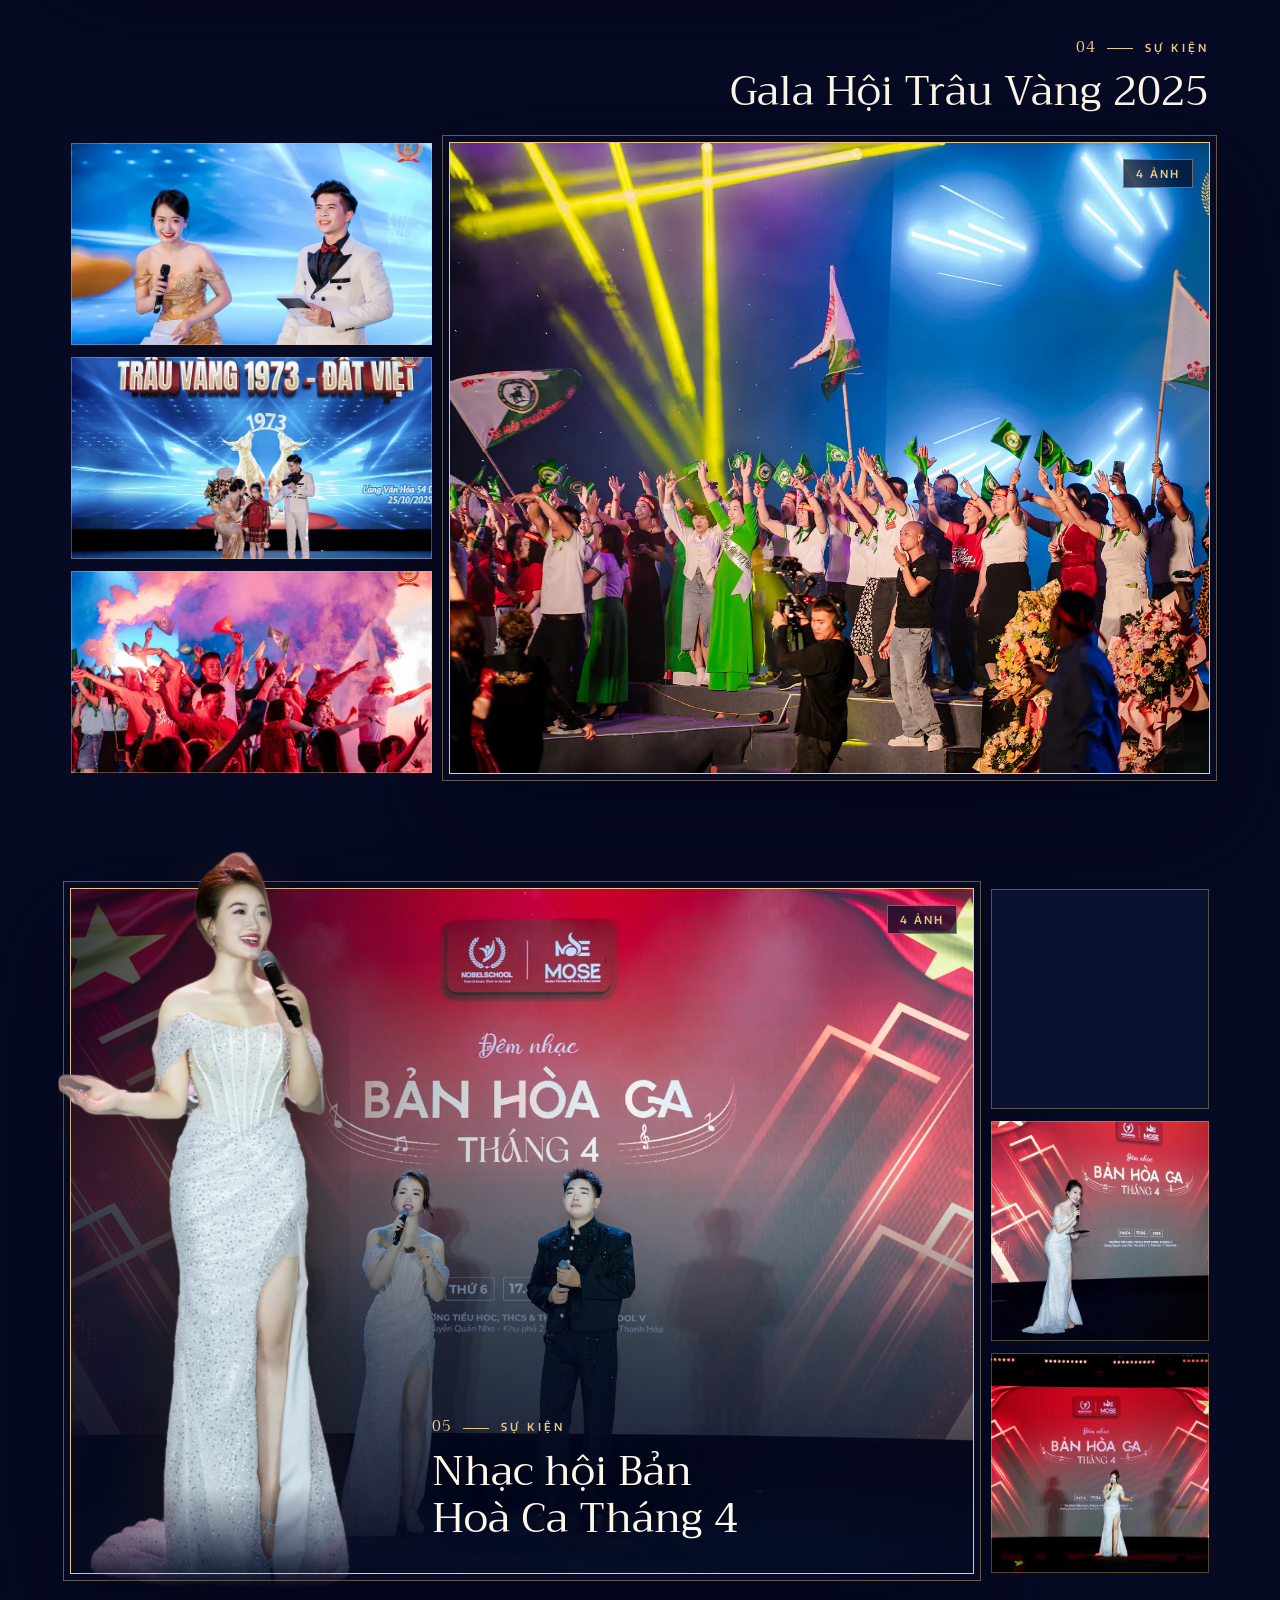
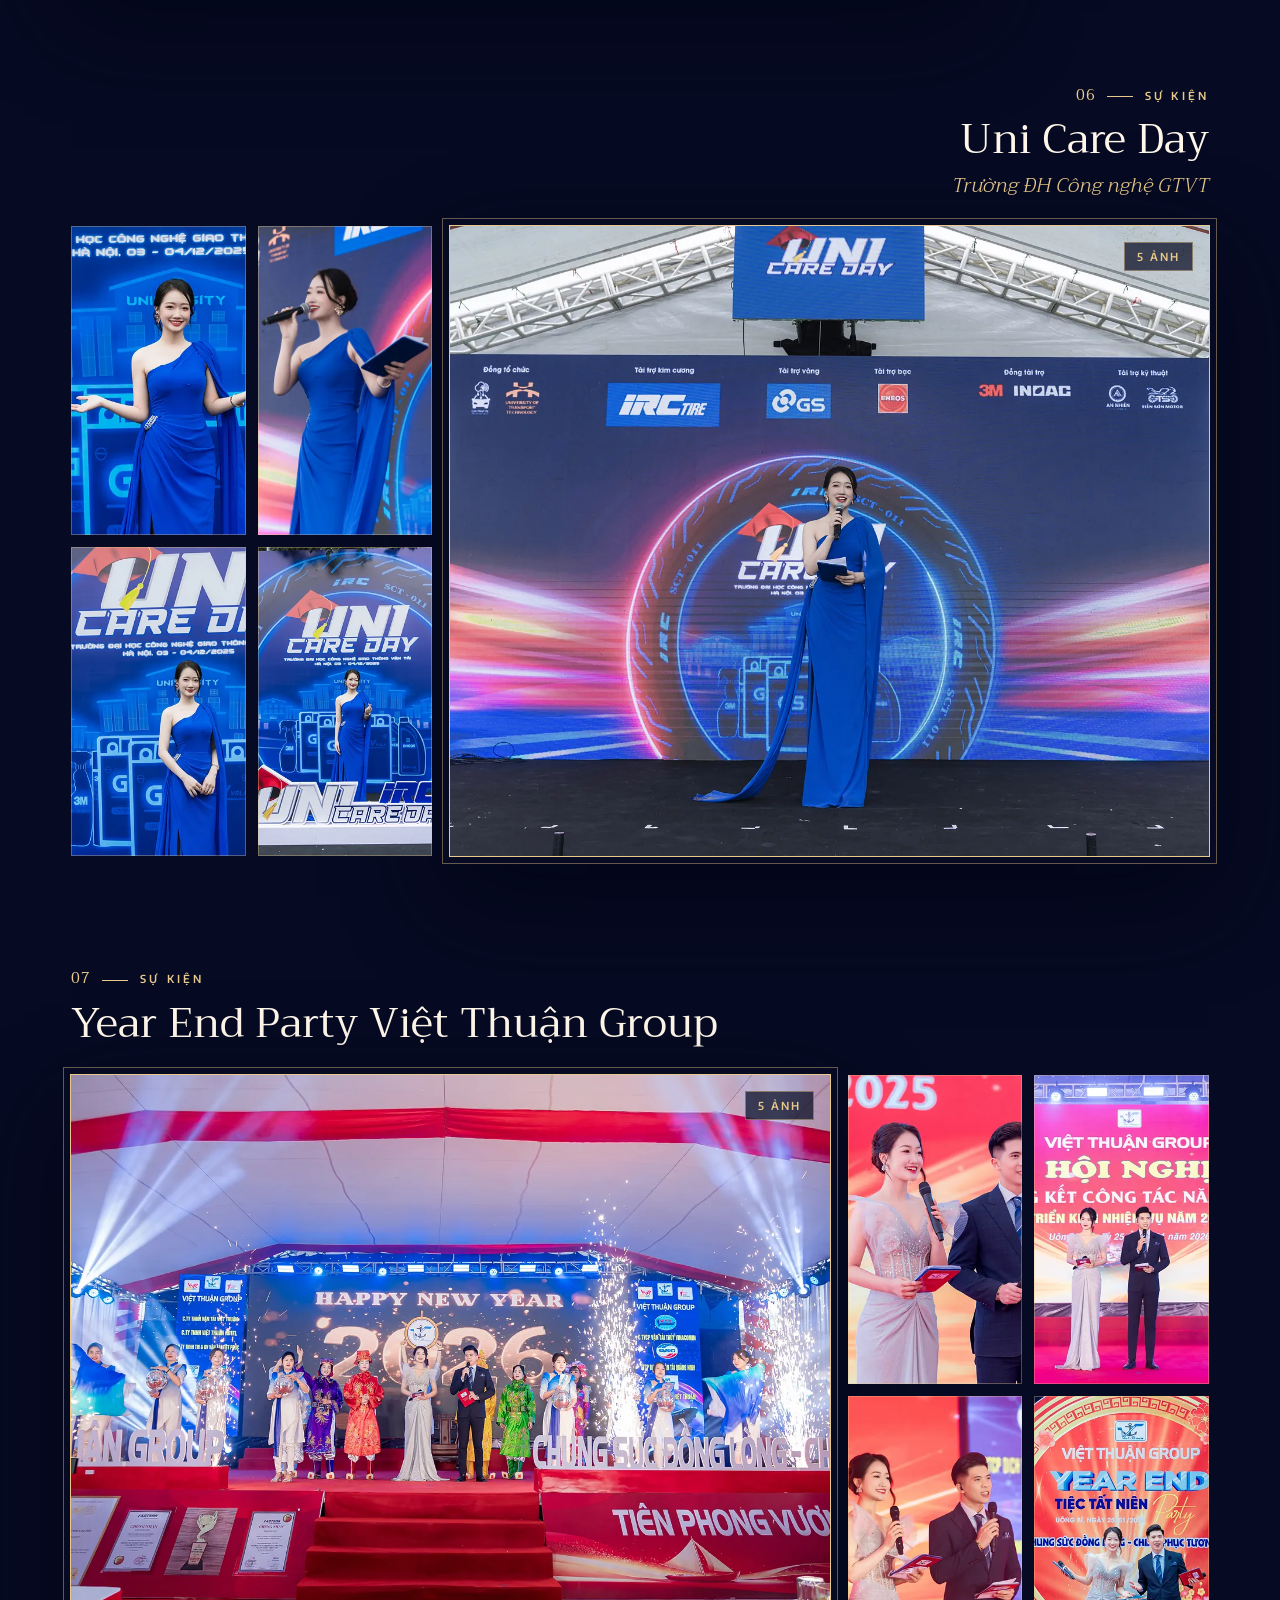
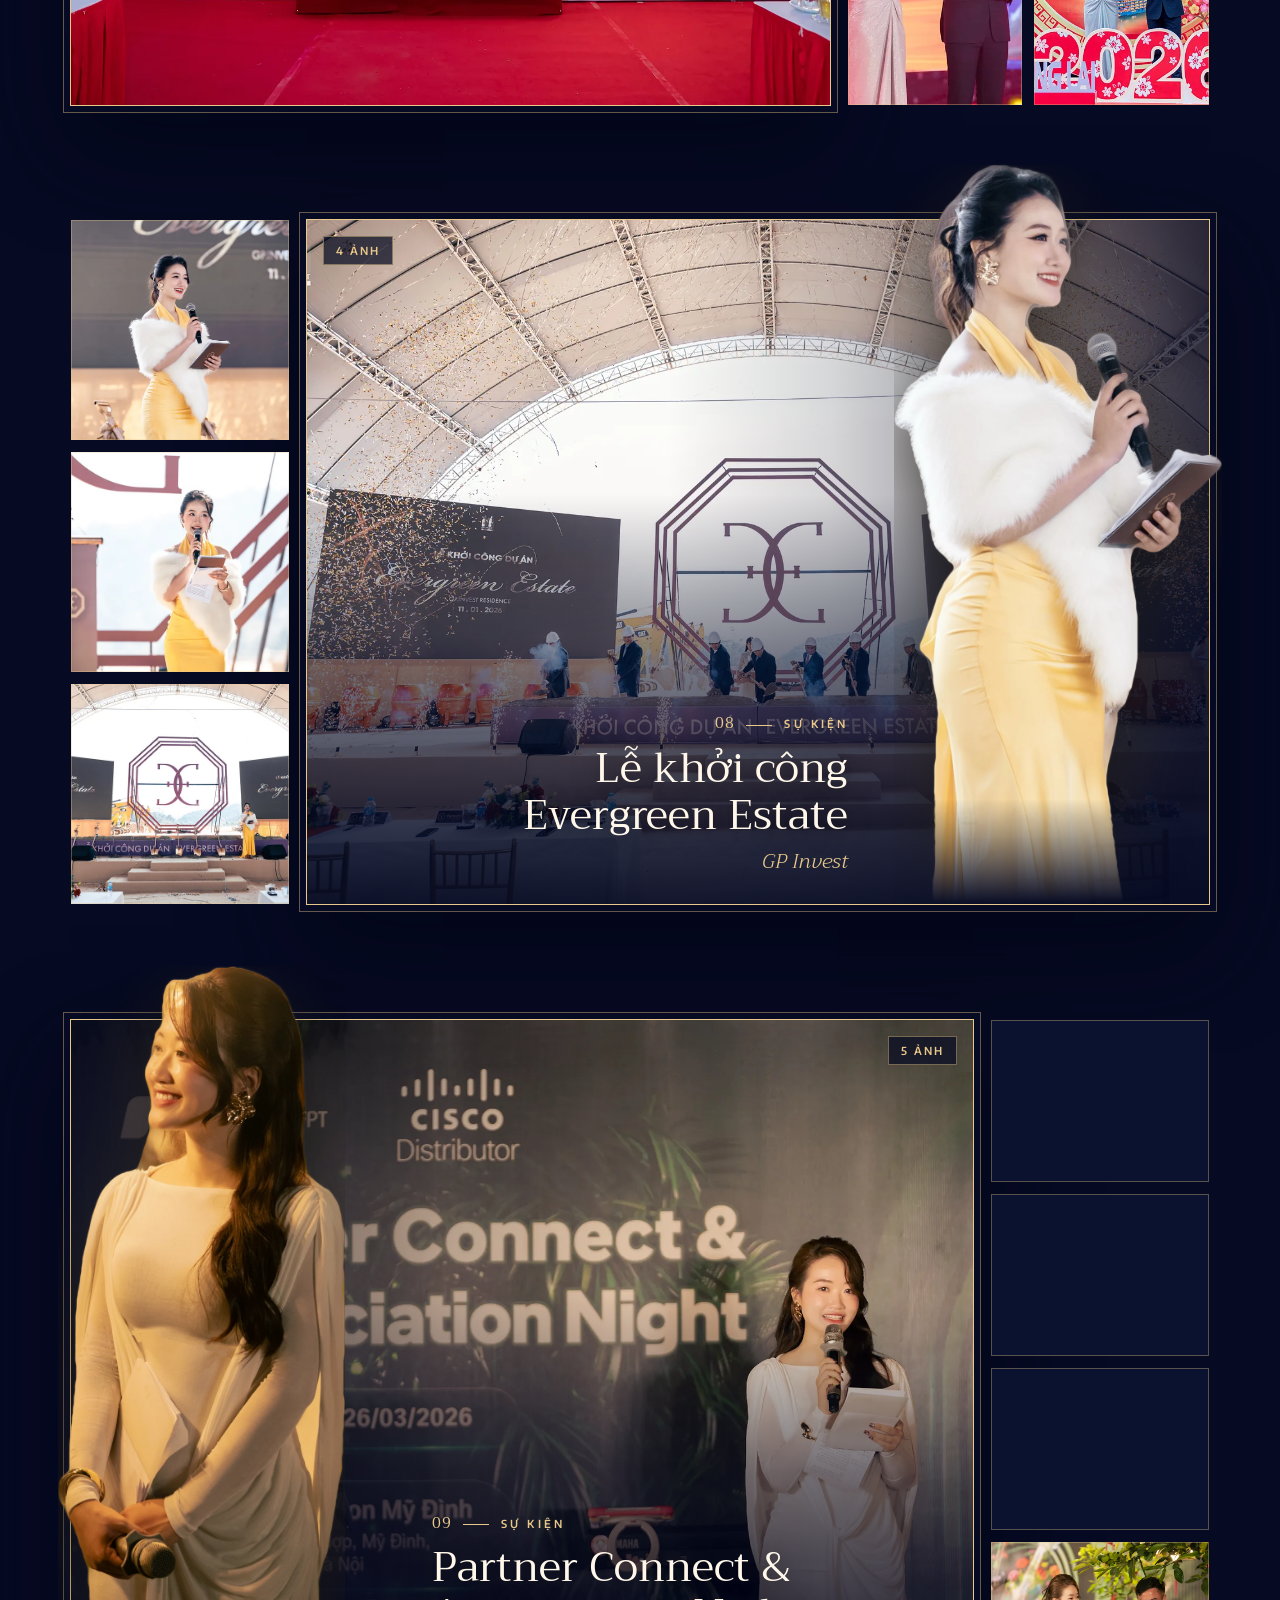
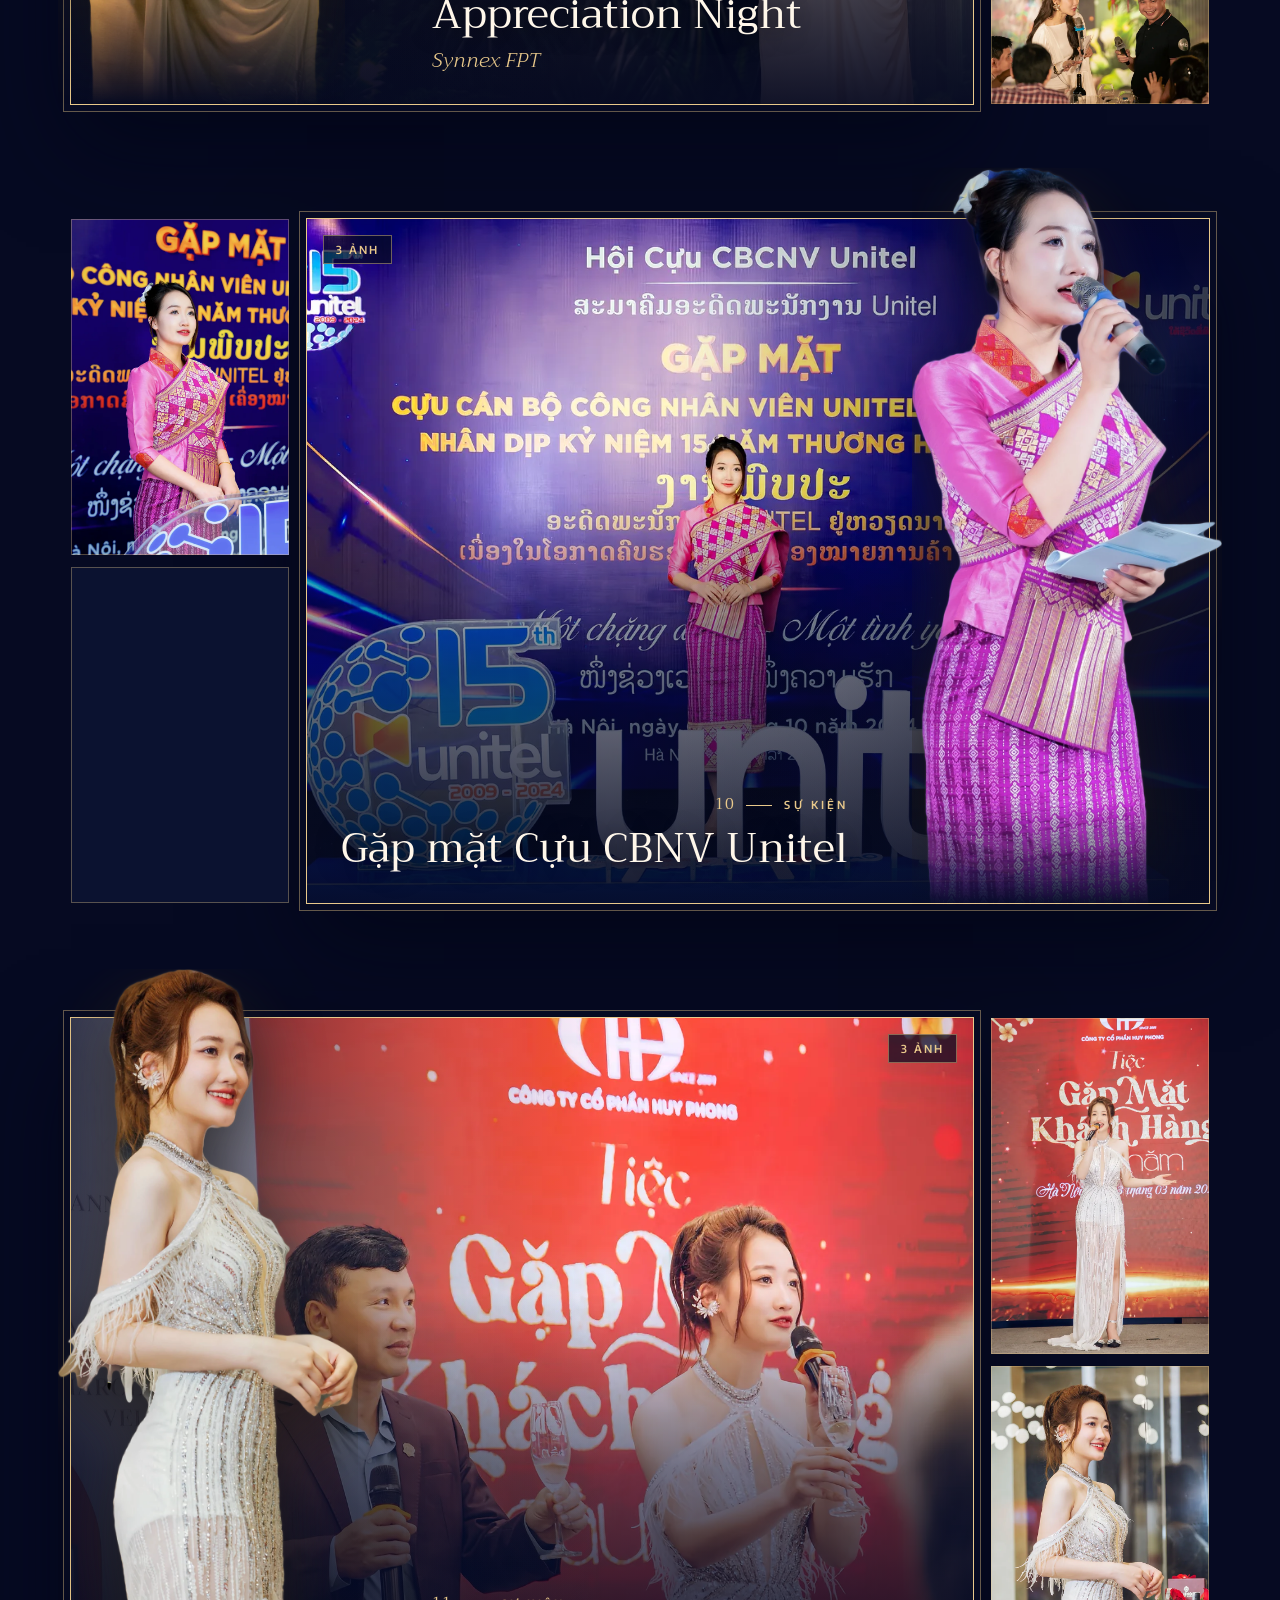
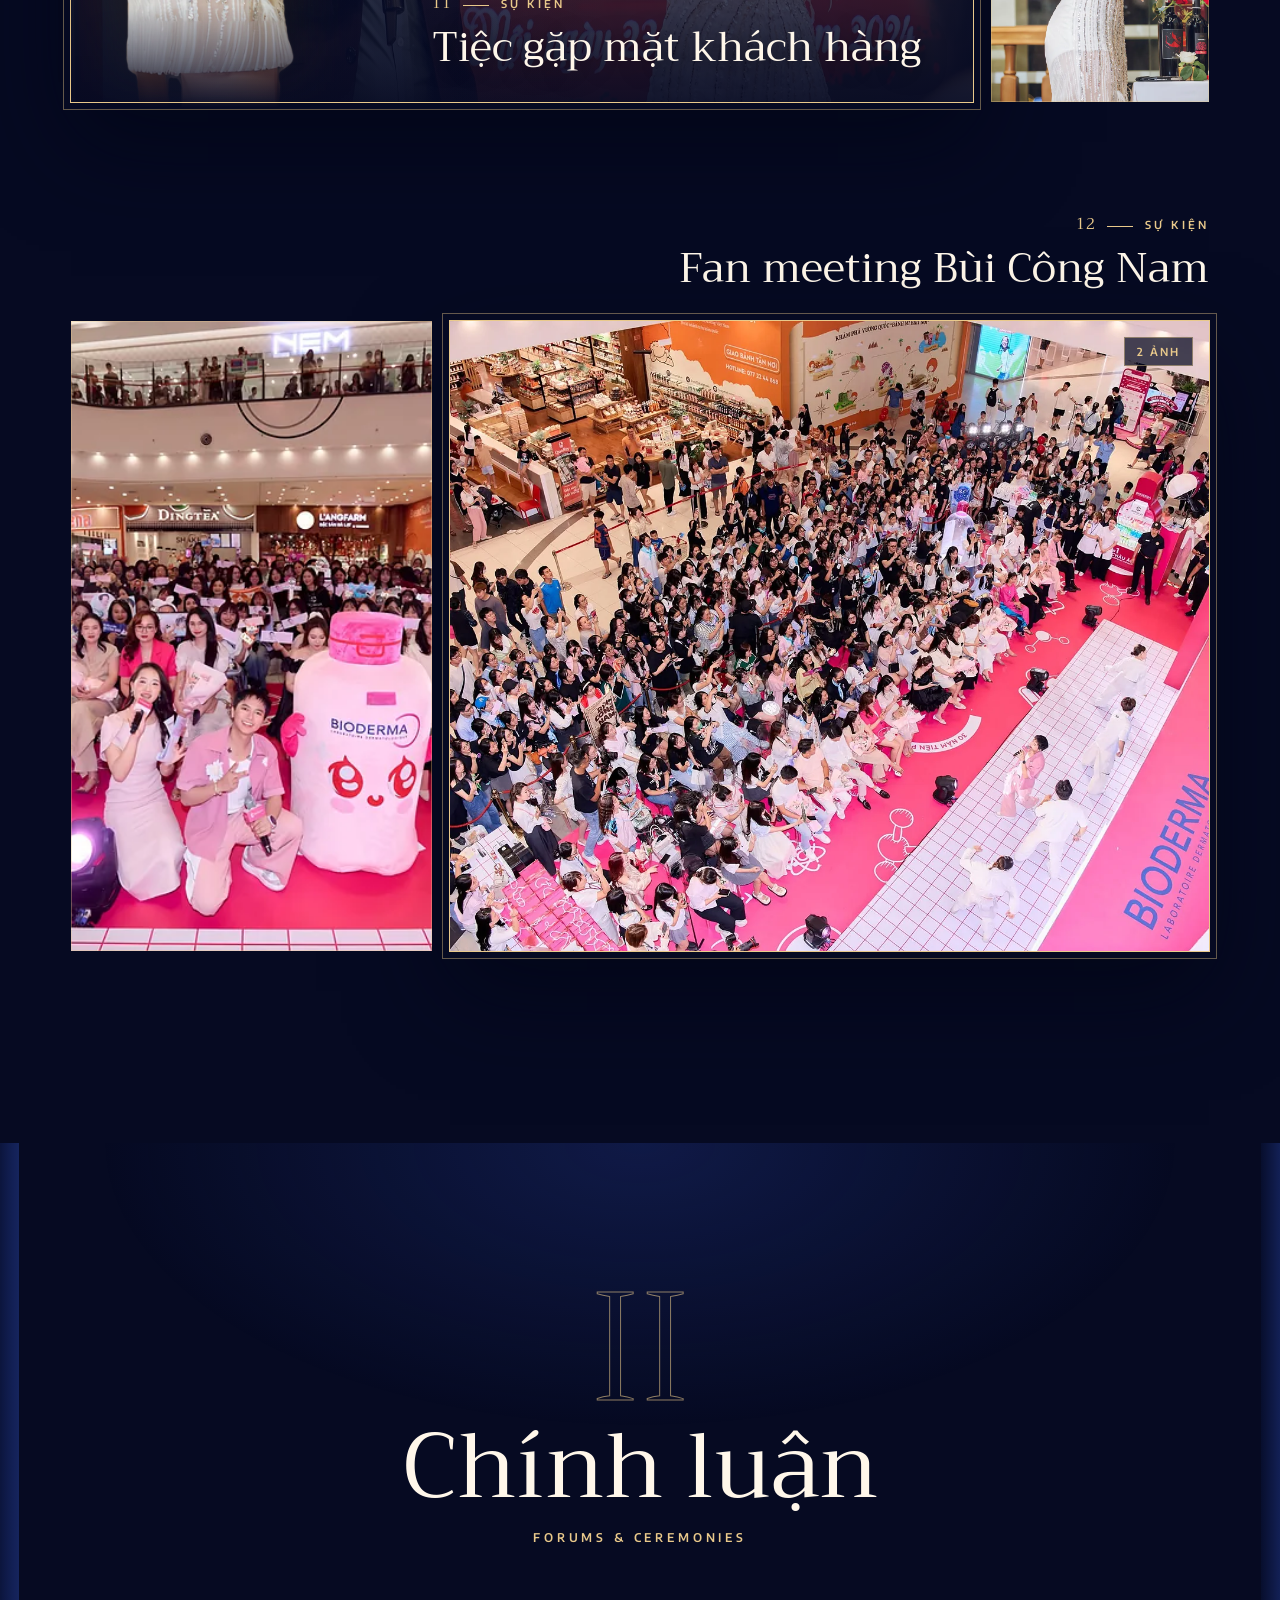
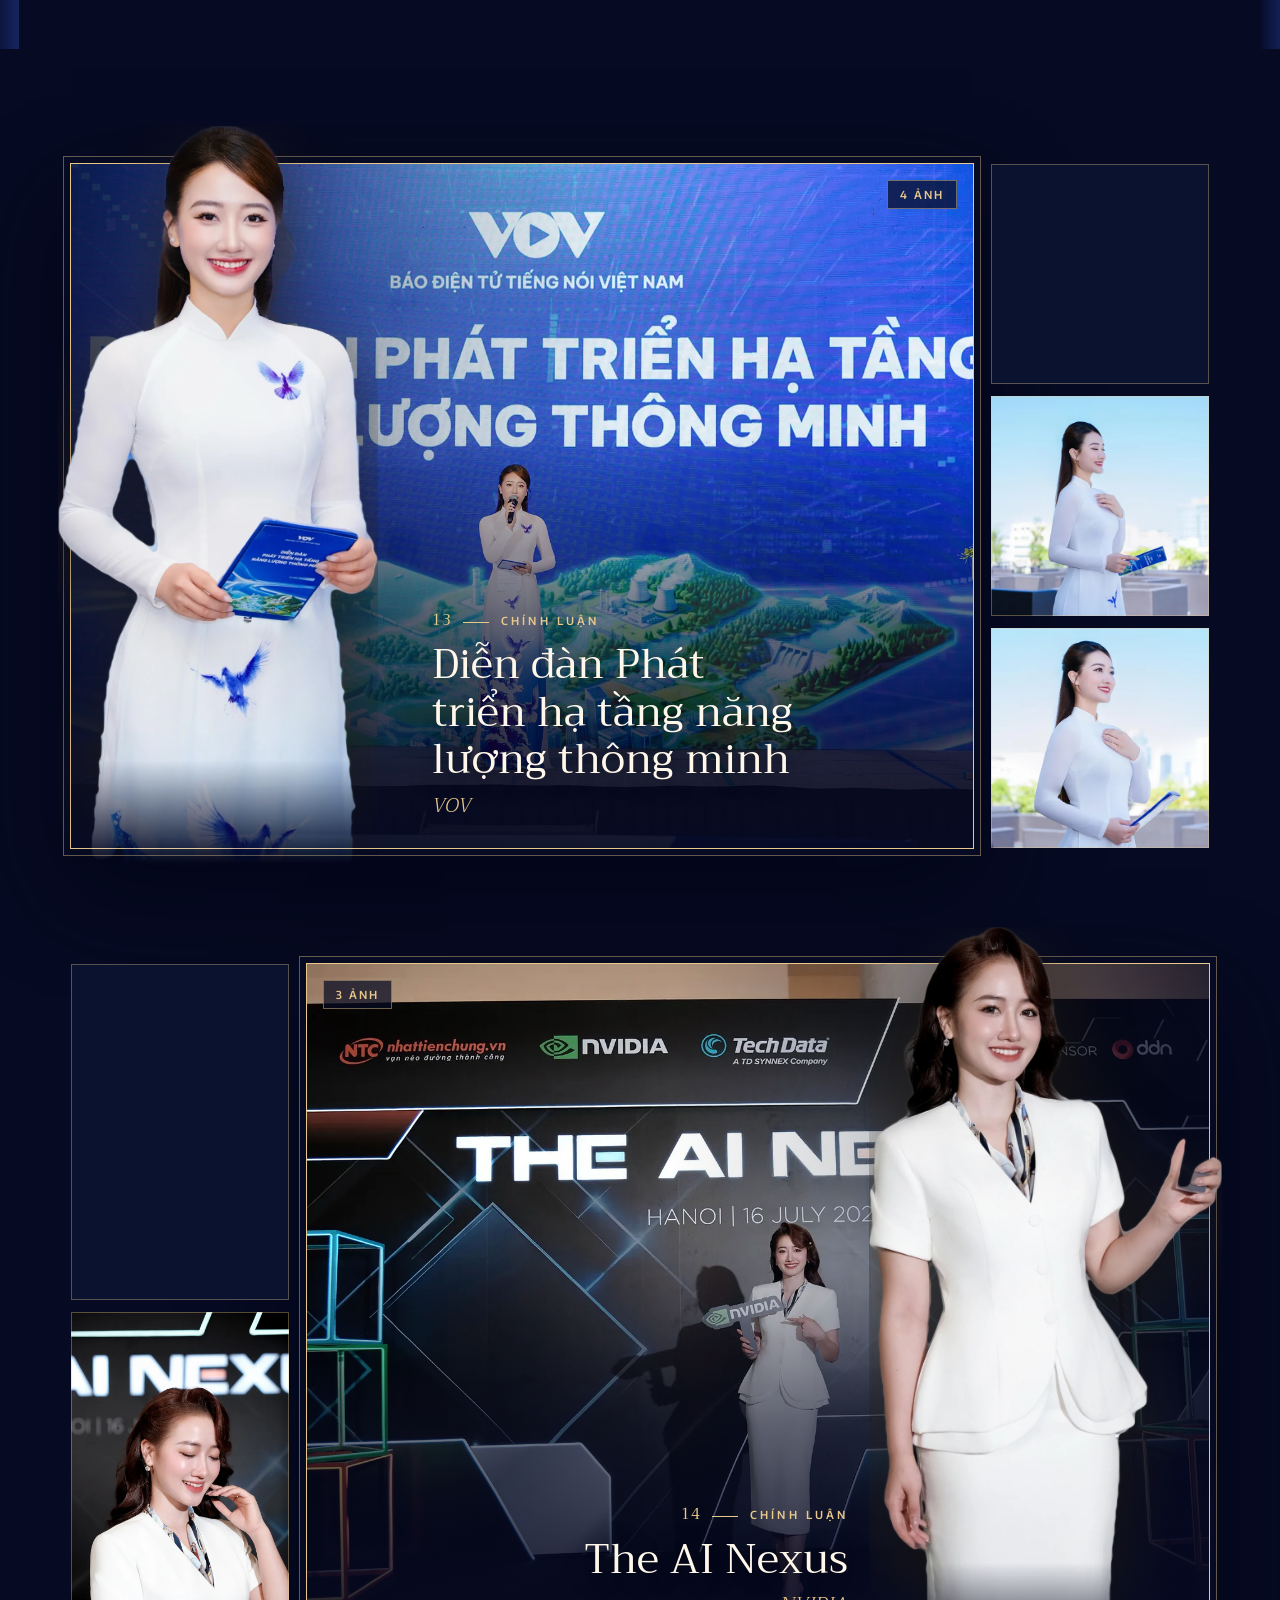
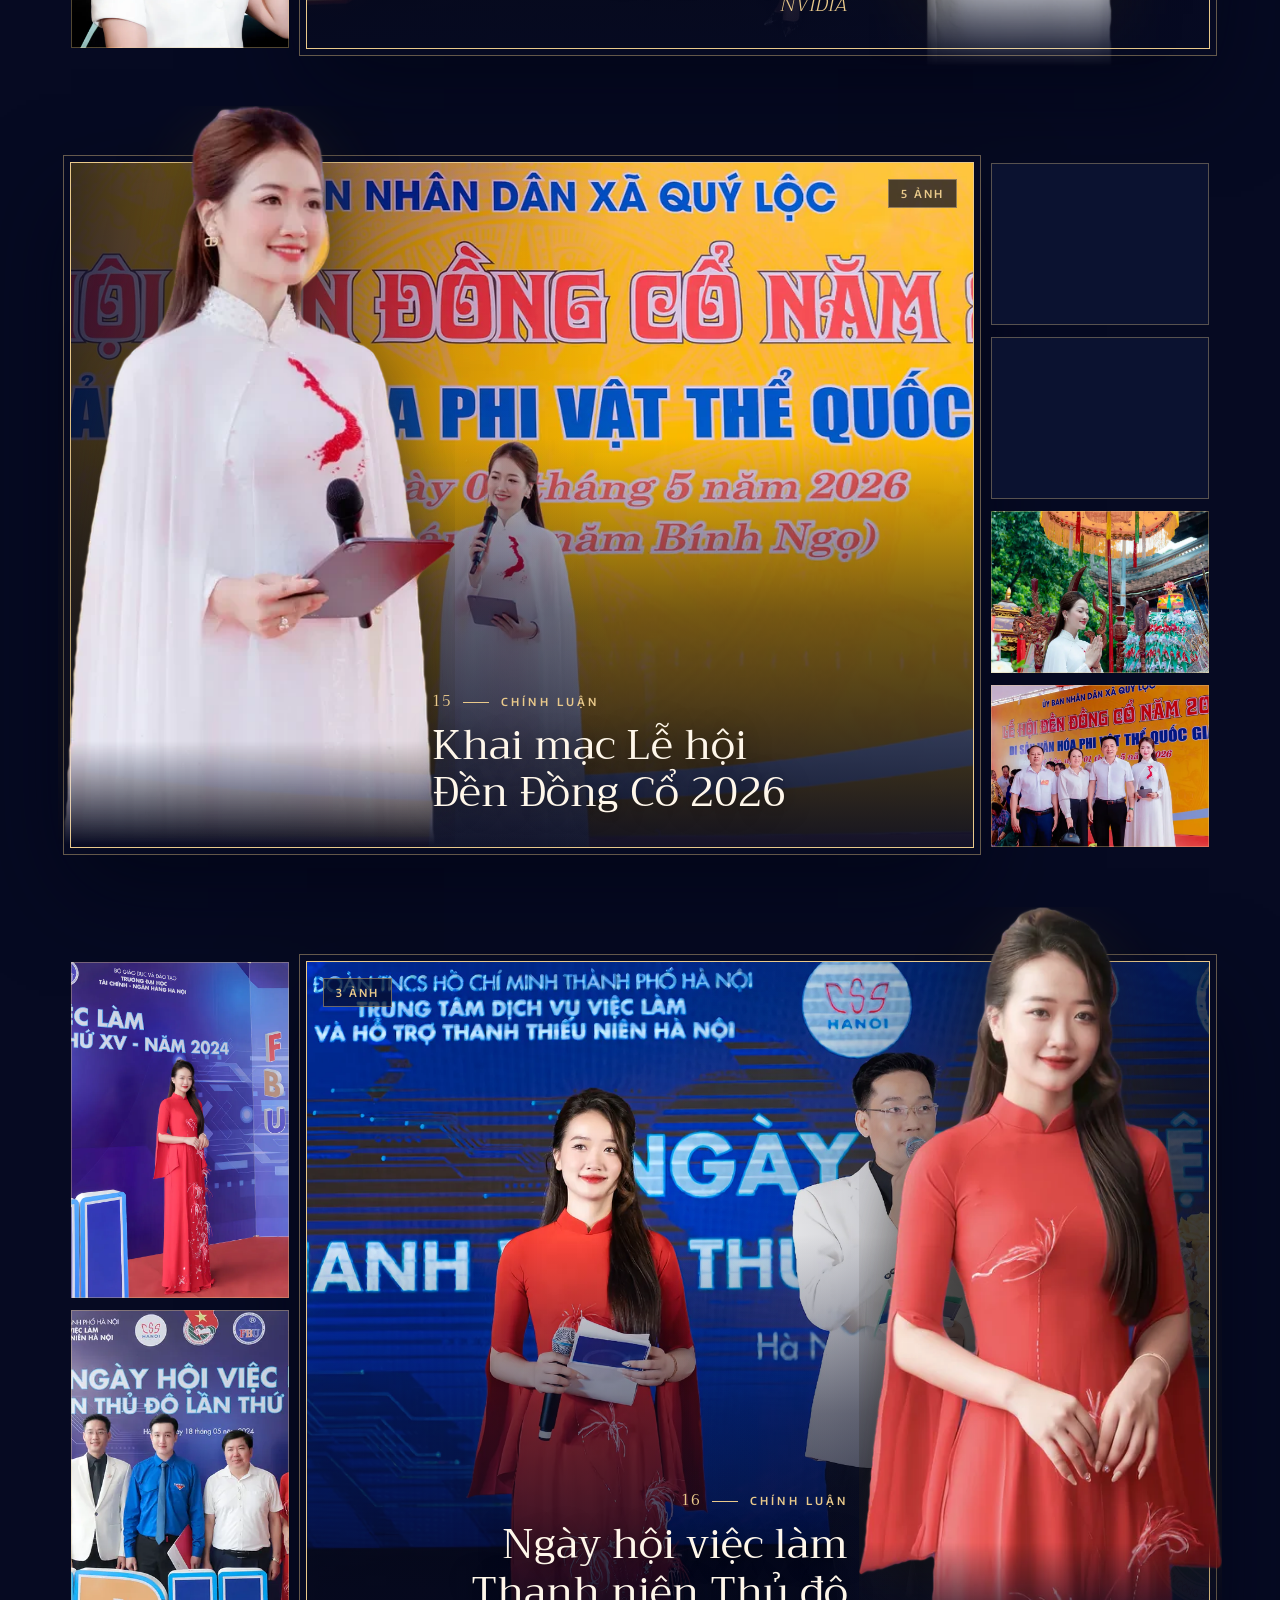
==== commit d73c6b49: "Nền demo 19: rèm nhung xanh chuyển động phủ cả trang Co-Authored-By: Claude Opus 5.5 <noreply@anthro" ====
--- a/index.html
+++ b/index.html
@@ -14,10 +14,11 @@
 <link rel="preconnect" href="https://fonts.gstatic.com" crossorigin>
 <link href="https://fonts.googleapis.com/css2?family=Trirong:ital,wght@0,300;0,400;0,500;0,600;1,300;1,400&family=Encode+Sans:wght@400;500;600&display=swap&subset=vietnamese" rel="stylesheet">
 <link rel="preload" as="image" href="assets/cutouts/hero-sm.webp" imagesrcset="assets/cutouts/hero-sm.webp 340w, assets/cutouts/hero.webp 764w" imagesizes="(max-width: 760px) 90vw, 40vw">
-<link rel="stylesheet" href="style.css?v=30a6efb9">
+<link rel="stylesheet" href="style.css?v=0c7e355f">
 <script>document.documentElement.classList.add('js');setTimeout(function(){if(!window.__tl)document.documentElement.classList.remove('js')},4000)</script>
 </head>
 <body>
+<canvas class="bgfx" aria-hidden="true"></canvas>
 <a class="skip" href="#main">Bỏ qua, tới nội dung chính</a>
 
 <header class="top" id="top-bar">
@@ -29,7 +30,7 @@
 </header>
 
 <main id="main">
-<section class="hero" id="top" aria-label="Giới thiệu">
+<section class="hero" id="top" data-ch="0" aria-label="Giới thiệu">
   <div class="hero-stage" aria-hidden="true">
     <div class="valance"></div>
     <div class="spot spot-a"></div><div class="spot spot-b"></div>
@@ -54,7 +55,7 @@
   <a class="scroll-cue" href="#ho-so" aria-label="Cuộn xuống phần Hồ sơ"><span></span></a>
 </section>
 
-<section class="about" id="ho-so" aria-labelledby="h-about">
+<section class="about" id="ho-so" data-ch="0" aria-labelledby="h-about">
   <div class="about-art reveal">
     <div class="about-arch"></div>
     <img src="assets/cutouts/gold-sm.webp" srcset="assets/cutouts/gold-sm.webp 292w, assets/cutouts/gold.webp 657w" sizes="(max-width: 760px) 70vw, 30vw" width="657" height="1800" loading="lazy" decoding="async" alt="MC Thuỳ Linh trong đầm vàng ánh kim">
@@ -74,7 +75,7 @@
 
 <div class="programs" id="chuong-trinh">
 
-<section class="chapter" id="su-kien" aria-labelledby="h-su-kien">
+<section class="chapter" id="su-kien" data-ch="1" aria-labelledby="h-su-kien">
   <div class="chap reveal-curtain">
     <span class="chap-roman" aria-hidden="true">I</span>
     <h2 class="chap-title" id="h-su-kien">Sự kiện</h2>
@@ -230,7 +231,7 @@
   </div>
 </article></div>
 </section>
-<section class="chapter" id="chinh-luan" aria-labelledby="h-chinh-luan">
+<section class="chapter" id="chinh-luan" data-ch="2" aria-labelledby="h-chinh-luan">
   <div class="chap reveal-curtain">
     <span class="chap-roman" aria-hidden="true">II</span>
     <h2 class="chap-title" id="h-chinh-luan">Chính luận</h2>
@@ -327,7 +328,7 @@
   <div class="pg-thumbs" data-count="2"><button class="pg-thumb" type="button" data-full="assets/img/du-lich-noi-dia/quality-restoration-20240730103437206-1600.webp" data-w="1600" data-h="900" data-alt="Talk Đẩy mạnh du lịch nội địa – ảnh 2" aria-label="Xem ảnh 2 của Talk Đẩy mạnh du lịch nội địa"><img class="" src="assets/img/du-lich-noi-dia/quality-restoration-20240730103437206-800.webp" srcset="assets/img/du-lich-noi-dia/quality-restoration-20240730103437206-800.webp 800w, assets/img/du-lich-noi-dia/quality-restoration-20240730103437206-1600.webp 1600w" sizes="(max-width: 760px) 42vw, 220px" width="1600" height="900" loading="lazy" decoding="async" alt=""></button><button class="pg-thumb" type="button" data-full="assets/img/du-lich-noi-dia/quality-restoration-20240730103517697-1600.webp" data-w="1600" data-h="1100" data-alt="Talk Đẩy mạnh du lịch nội địa – ảnh 3" aria-label="Xem ảnh 3 của Talk Đẩy mạnh du lịch nội địa"><img class="" src="assets/img/du-lich-noi-dia/quality-restoration-20240730103517697-800.webp" srcset="assets/img/du-lich-noi-dia/quality-restoration-20240730103517697-800.webp 800w, assets/img/du-lich-noi-dia/quality-restoration-20240730103517697-1600.webp 1600w" sizes="(max-width: 760px) 42vw, 220px" width="1600" height="1100" loading="lazy" decoding="async" alt=""></button></div>
 </article></div>
 </section>
-<section class="chapter" id="truyen-hinh" aria-labelledby="h-truyen-hinh">
+<section class="chapter" id="truyen-hinh" data-ch="3" aria-labelledby="h-truyen-hinh">
   <div class="chap reveal-curtain">
     <span class="chap-roman" aria-hidden="true">III</span>
     <h2 class="chap-title" id="h-truyen-hinh">Truyền hình</h2>
@@ -361,7 +362,7 @@
 </section>
 </div>
 
-<section class="lookbook" id="lookbook" aria-labelledby="h-look">
+<section class="lookbook" id="lookbook" data-ch="4" aria-labelledby="h-look">
   <div class="chap reveal-curtain chap-sm">
     <span class="chap-roman" aria-hidden="true">IV</span>
     <h2 class="chap-title" id="h-look">Lookbook</h2>
@@ -370,7 +371,7 @@
   <div class="lb-grid" data-gallery="lookbook" data-title="Lookbook"><button class="lb-item reveal" type="button" data-full="assets/img/lookbook/img-2676-1600.webp" data-w="1600" data-h="2394" data-alt="MC Thuỳ Linh – lookbook ảnh 1" aria-label="Xem ảnh lookbook 1"><img class="" src="assets/img/lookbook/img-2676-800.webp" srcset="assets/img/lookbook/img-2676-800.webp 800w, assets/img/lookbook/img-2676-1600.webp 1600w" sizes="(max-width: 600px) 50vw, (max-width: 1100px) 33vw, 25vw" width="1600" height="2394" loading="lazy" decoding="async" alt="MC Thuỳ Linh – lookbook ảnh 1"></button><button class="lb-item reveal" type="button" data-full="assets/img/lookbook/img-6524-1600.webp" data-w="1600" data-h="2400" data-alt="MC Thuỳ Linh – lookbook ảnh 2" aria-label="Xem ảnh lookbook 2"><img class="" src="assets/img/lookbook/img-6524-800.webp" srcset="assets/img/lookbook/img-6524-800.webp 800w, assets/img/lookbook/img-6524-1600.webp 1600w" sizes="(max-width: 600px) 50vw, (max-width: 1100px) 33vw, 25vw" width="1600" height="2400" loading="lazy" decoding="async" alt="MC Thuỳ Linh – lookbook ảnh 2"></button><button class="lb-item reveal" type="button" data-full="assets/img/lookbook/img-5618-1600.webp" data-w="1600" data-h="2400" data-alt="MC Thuỳ Linh – lookbook ảnh 3" aria-label="Xem ảnh lookbook 3"><img class="" src="assets/img/lookbook/img-5618-800.webp" srcset="assets/img/lookbook/img-5618-800.webp 800w, assets/img/lookbook/img-5618-1600.webp 1600w" sizes="(max-width: 600px) 50vw, (max-width: 1100px) 33vw, 25vw" width="1600" height="2400" loading="lazy" decoding="async" alt="MC Thuỳ Linh – lookbook ảnh 3"></button><button class="lb-item reveal" type="button" data-full="assets/img/lookbook/img-9854-1600.webp" data-w="1600" data-h="2400" data-alt="MC Thuỳ Linh – lookbook ảnh 4" aria-label="Xem ảnh lookbook 4"><img class="" src="assets/img/lookbook/img-9854-800.webp" srcset="assets/img/lookbook/img-9854-800.webp 800w, assets/img/lookbook/img-9854-1600.webp 1600w" sizes="(max-width: 600px) 50vw, (max-width: 1100px) 33vw, 25vw" width="1600" height="2400" loading="lazy" decoding="async" alt="MC Thuỳ Linh – lookbook ảnh 4"></button><button class="lb-item reveal" type="button" data-full="assets/img/lookbook/img-5093-1600.webp" data-w="1600" data-h="2400" data-alt="MC Thuỳ Linh – lookbook ảnh 5" aria-label="Xem ảnh lookbook 5"><img class="" src="assets/img/lookbook/img-5093-800.webp" srcset="assets/img/lookbook/img-5093-800.webp 800w, assets/img/lookbook/img-5093-1600.webp 1600w" sizes="(max-width: 600px) 50vw, (max-width: 1100px) 33vw, 25vw" width="1600" height="2400" loading="lazy" decoding="async" alt="MC Thuỳ Linh – lookbook ảnh 5"></button><button class="lb-item reveal" type="button" data-full="assets/img/lookbook/img-2680-1600.webp" data-w="1600" data-h="2400" data-alt="MC Thuỳ Linh – lookbook ảnh 6" aria-label="Xem ảnh lookbook 6"><img class="" src="assets/img/lookbook/img-2680-800.webp" srcset="assets/img/lookbook/img-2680-800.webp 800w, assets/img/lookbook/img-2680-1600.webp 1600w" sizes="(max-width: 600px) 50vw, (max-width: 1100px) 33vw, 25vw" width="1600" height="2400" loading="lazy" decoding="async" alt="MC Thuỳ Linh – lookbook ảnh 6"></button><button class="lb-item reveal" type="button" data-full="assets/img/lookbook/img-6528-1600.webp" data-w="1600" data-h="2400" data-alt="MC Thuỳ Linh – lookbook ảnh 7" aria-label="Xem ảnh lookbook 7"><img class="" src="assets/img/lookbook/img-6528-800.webp" srcset="assets/img/lookbook/img-6528-800.webp 800w, assets/img/lookbook/img-6528-1600.webp 1600w" sizes="(max-width: 600px) 50vw, (max-width: 1100px) 33vw, 25vw" width="1600" height="2400" loading="lazy" decoding="async" alt="MC Thuỳ Linh – lookbook ảnh 7"></button><button class="lb-item reveal" type="button" data-full="assets/img/lookbook/img-5619-1600.webp" data-w="1600" data-h="2441" data-alt="MC Thuỳ Linh – lookbook ảnh 8" aria-label="Xem ảnh lookbook 8"><img class="" src="assets/img/lookbook/img-5619-800.webp" srcset="assets/img/lookbook/img-5619-800.webp 800w, assets/img/lookbook/img-5619-1600.webp 1600w" sizes="(max-width: 600px) 50vw, (max-width: 1100px) 33vw, 25vw" width="1600" height="2441" loading="lazy" decoding="async" alt="MC Thuỳ Linh – lookbook ảnh 8"></button><button class="lb-item reveal" type="button" data-full="assets/img/lookbook/img-9848-1600.webp" data-w="1600" data-h="2461" data-alt="MC Thuỳ Linh – lookbook ảnh 9" aria-label="Xem ảnh lookbook 9"><img class="" src="assets/img/lookbook/img-9848-800.webp" srcset="assets/img/lookbook/img-9848-800.webp 800w, assets/img/lookbook/img-9848-1600.webp 1600w" sizes="(max-width: 600px) 50vw, (max-width: 1100px) 33vw, 25vw" width="1600" height="2461" loading="lazy" decoding="async" alt="MC Thuỳ Linh – lookbook ảnh 9"></button><button class="lb-item reveal" type="button" data-full="assets/img/lookbook/img-3812-1600.webp" data-w="1600" data-h="2400" data-alt="MC Thuỳ Linh – lookbook ảnh 10" aria-label="Xem ảnh lookbook 10"><img class="" src="assets/img/lookbook/img-3812-800.webp" srcset="assets/img/lookbook/img-3812-800.webp 800w, assets/img/lookbook/img-3812-1600.webp 1600w" sizes="(max-width: 600px) 50vw, (max-width: 1100px) 33vw, 25vw" width="1600" height="2400" loading="lazy" decoding="async" alt="MC Thuỳ Linh – lookbook ảnh 10"></button><button class="lb-item reveal" type="button" data-full="assets/img/lookbook/img-7843-1600.webp" data-w="1600" data-h="2400" data-alt="MC Thuỳ Linh – lookbook ảnh 11" aria-label="Xem ảnh lookbook 11"><img class="" src="assets/img/lookbook/img-7843-800.webp" srcset="assets/img/lookbook/img-7843-800.webp 800w, assets/img/lookbook/img-7843-1600.webp 1600w" sizes="(max-width: 600px) 50vw, (max-width: 1100px) 33vw, 25vw" width="1600" height="2400" loading="lazy" decoding="async" alt="MC Thuỳ Linh – lookbook ảnh 11"></button><button class="lb-item reveal" type="button" data-full="assets/img/lookbook/img-6525-1600.webp" data-w="1600" data-h="2400" data-alt="MC Thuỳ Linh – lookbook ảnh 12" aria-label="Xem ảnh lookbook 12"><img class="" src="assets/img/lookbook/img-6525-800.webp" srcset="assets/img/lookbook/img-6525-800.webp 800w, assets/img/lookbook/img-6525-1600.webp 1600w" sizes="(max-width: 600px) 50vw, (max-width: 1100px) 33vw, 25vw" width="1600" height="2400" loading="lazy" decoding="async" alt="MC Thuỳ Linh – lookbook ảnh 12"></button><button class="lb-item reveal" type="button" data-full="assets/img/lookbook/img-5611-1600.webp" data-w="1600" data-h="2400" data-alt="MC Thuỳ Linh – lookbook ảnh 13" aria-label="Xem ảnh lookbook 13"><img class="" src="assets/img/lookbook/img-5611-800.webp" srcset="assets/img/lookbook/img-5611-800.webp 800w, assets/img/lookbook/img-5611-1600.webp 1600w" sizes="(max-width: 600px) 50vw, (max-width: 1100px) 33vw, 25vw" width="1600" height="2400" loading="lazy" decoding="async" alt="MC Thuỳ Linh – lookbook ảnh 13"></button><button class="lb-item reveal" type="button" data-full="assets/img/lookbook/img-9852-1600.webp" data-w="1600" data-h="2400" data-alt="MC Thuỳ Linh – lookbook ảnh 14" aria-label="Xem ảnh lookbook 14"><img class="" src="assets/img/lookbook/img-9852-800.webp" srcset="assets/img/lookbook/img-9852-800.webp 800w, assets/img/lookbook/img-9852-1600.webp 1600w" sizes="(max-width: 600px) 50vw, (max-width: 1100px) 33vw, 25vw" width="1600" height="2400" loading="lazy" decoding="async" alt="MC Thuỳ Linh – lookbook ảnh 14"></button><button class="lb-item reveal" type="button" data-full="assets/img/lookbook/img-5087-1600.webp" data-w="1600" data-h="2241" data-alt="MC Thuỳ Linh – lookbook ảnh 15" aria-label="Xem ảnh lookbook 15"><img class="" src="assets/img/lookbook/img-5087-800.webp" srcset="assets/img/lookbook/img-5087-800.webp 800w, assets/img/lookbook/img-5087-1600.webp 1600w" sizes="(max-width: 600px) 50vw, (max-width: 1100px) 33vw, 25vw" width="1600" height="2241" loading="lazy" decoding="async" alt="MC Thuỳ Linh – lookbook ảnh 15"></button><button class="lb-item reveal" type="button" data-full="assets/img/lookbook/img-2674-1600.webp" data-w="1600" data-h="2400" data-alt="MC Thuỳ Linh – lookbook ảnh 16" aria-label="Xem ảnh lookbook 16"><img class="" src="assets/img/lookbook/img-2674-800.webp" srcset="assets/img/lookbook/img-2674-800.webp 800w, assets/img/lookbook/img-2674-1600.webp 1600w" sizes="(max-width: 600px) 50vw, (max-width: 1100px) 33vw, 25vw" width="1600" height="2400" loading="lazy" decoding="async" alt="MC Thuỳ Linh – lookbook ảnh 16"></button><button class="lb-item reveal" type="button" data-full="assets/img/lookbook/img-6534-1600.webp" data-w="1600" data-h="2405" data-alt="MC Thuỳ Linh – lookbook ảnh 17" aria-label="Xem ảnh lookbook 17"><img class="" src="assets/img/lookbook/img-6534-800.webp" srcset="assets/img/lookbook/img-6534-800.webp 800w, assets/img/lookbook/img-6534-1600.webp 1600w" sizes="(max-width: 600px) 50vw, (max-width: 1100px) 33vw, 25vw" width="1600" height="2405" loading="lazy" decoding="async" alt="MC Thuỳ Linh – lookbook ảnh 17"></button><button class="lb-item reveal" type="button" data-full="assets/img/lookbook/img-5608-1600.webp" data-w="1600" data-h="2501" data-alt="MC Thuỳ Linh – lookbook ảnh 18" aria-label="Xem ảnh lookbook 18"><img class="" src="assets/img/lookbook/img-5608-800.webp" srcset="assets/img/lookbook/img-5608-800.webp 800w, assets/img/lookbook/img-5608-1600.webp 1600w" sizes="(max-width: 600px) 50vw, (max-width: 1100px) 33vw, 25vw" width="1600" height="2501" loading="lazy" decoding="async" alt="MC Thuỳ Linh – lookbook ảnh 18"></button><button class="lb-item reveal" type="button" data-full="assets/img/lookbook/img-9849-1600.webp" data-w="1600" data-h="2371" data-alt="MC Thuỳ Linh – lookbook ảnh 19" aria-label="Xem ảnh lookbook 19"><img class="" src="assets/img/lookbook/img-9849-800.webp" srcset="assets/img/lookbook/img-9849-800.webp 800w, assets/img/lookbook/img-9849-1600.webp 1600w" sizes="(max-width: 600px) 50vw, (max-width: 1100px) 33vw, 25vw" width="1600" height="2371" loading="lazy" decoding="async" alt="MC Thuỳ Linh – lookbook ảnh 19"></button><button class="lb-item reveal" type="button" data-full="assets/img/lookbook/quality-restoration-20250803091530466-1600.webp" data-w="1600" data-h="2428" data-alt="MC Thuỳ Linh – lookbook ảnh 20" aria-label="Xem ảnh lookbook 20"><img class="" src="assets/img/lookbook/quality-restoration-20250803091530466-800.webp" srcset="assets/img/lookbook/quality-restoration-20250803091530466-800.webp 800w, assets/img/lookbook/quality-restoration-20250803091530466-1600.webp 1600w" sizes="(max-width: 600px) 50vw, (max-width: 1100px) 33vw, 25vw" width="1600" height="2428" loading="lazy" decoding="async" alt="MC Thuỳ Linh – lookbook ảnh 20"></button></div>
 </section>
 
-<section class="contact" id="lien-he" aria-labelledby="h-contact">
+<section class="contact" id="lien-he" data-ch="5" aria-labelledby="h-contact">
   <div class="contact-curtain" aria-hidden="true"></div>
   <div class="contact-copy reveal">
     <p class="eyebrow">Liên hệ</p>
@@ -395,6 +396,6 @@
   <button class="lx-close" type="button" aria-label="Đóng">Đóng ✕</button>
 </div>
 <nav class="opt-switch" aria-label="Chọn phương án xem thử"><a href="index.html" aria-current="page">A</a><a href="phuong-an-b.html">B</a></nav>
-<script src="main.js?v=36063737" defer></script>
+<script src="main.js?v=6106b011" defer></script>
 </body>
 </html>
--- a/style.css
+++ b/style.css
@@ -512,3 +512,11 @@
 /* mục lục tên chương trình đã bỏ → đầu chương gọn hơn */
 .chap{padding-top:clamp(72px,9vw,130px);padding-bottom:clamp(64px,8vw,110px)}
 .chap-sm{padding-bottom:clamp(40px,5vw,70px)}
+
+/* ===== Nền demo 19 "Blue Curtain": rèm nhung xanh chuyển động phủ cả trang ===== */
+.bgfx{position:fixed;inset:0;width:100%;height:100%;z-index:-1;display:block;pointer-events:none}
+.bgfx.no-gl{display:none}
+/* các mục trong suốt để rèm hiện xuyên suốt như demo */
+.hero{background:radial-gradient(120% 80% at 50% 110%,rgba(22,36,106,.5) 0,transparent 60%)}
+.hero-clean{background:radial-gradient(55% 70% at 72% 52%,rgba(34,56,140,.32),transparent 70%)}
+.contact-curtain{background:linear-gradient(90deg,rgba(6,10,34,.82) 22%,rgba(6,10,34,.15) 70%,transparent)}
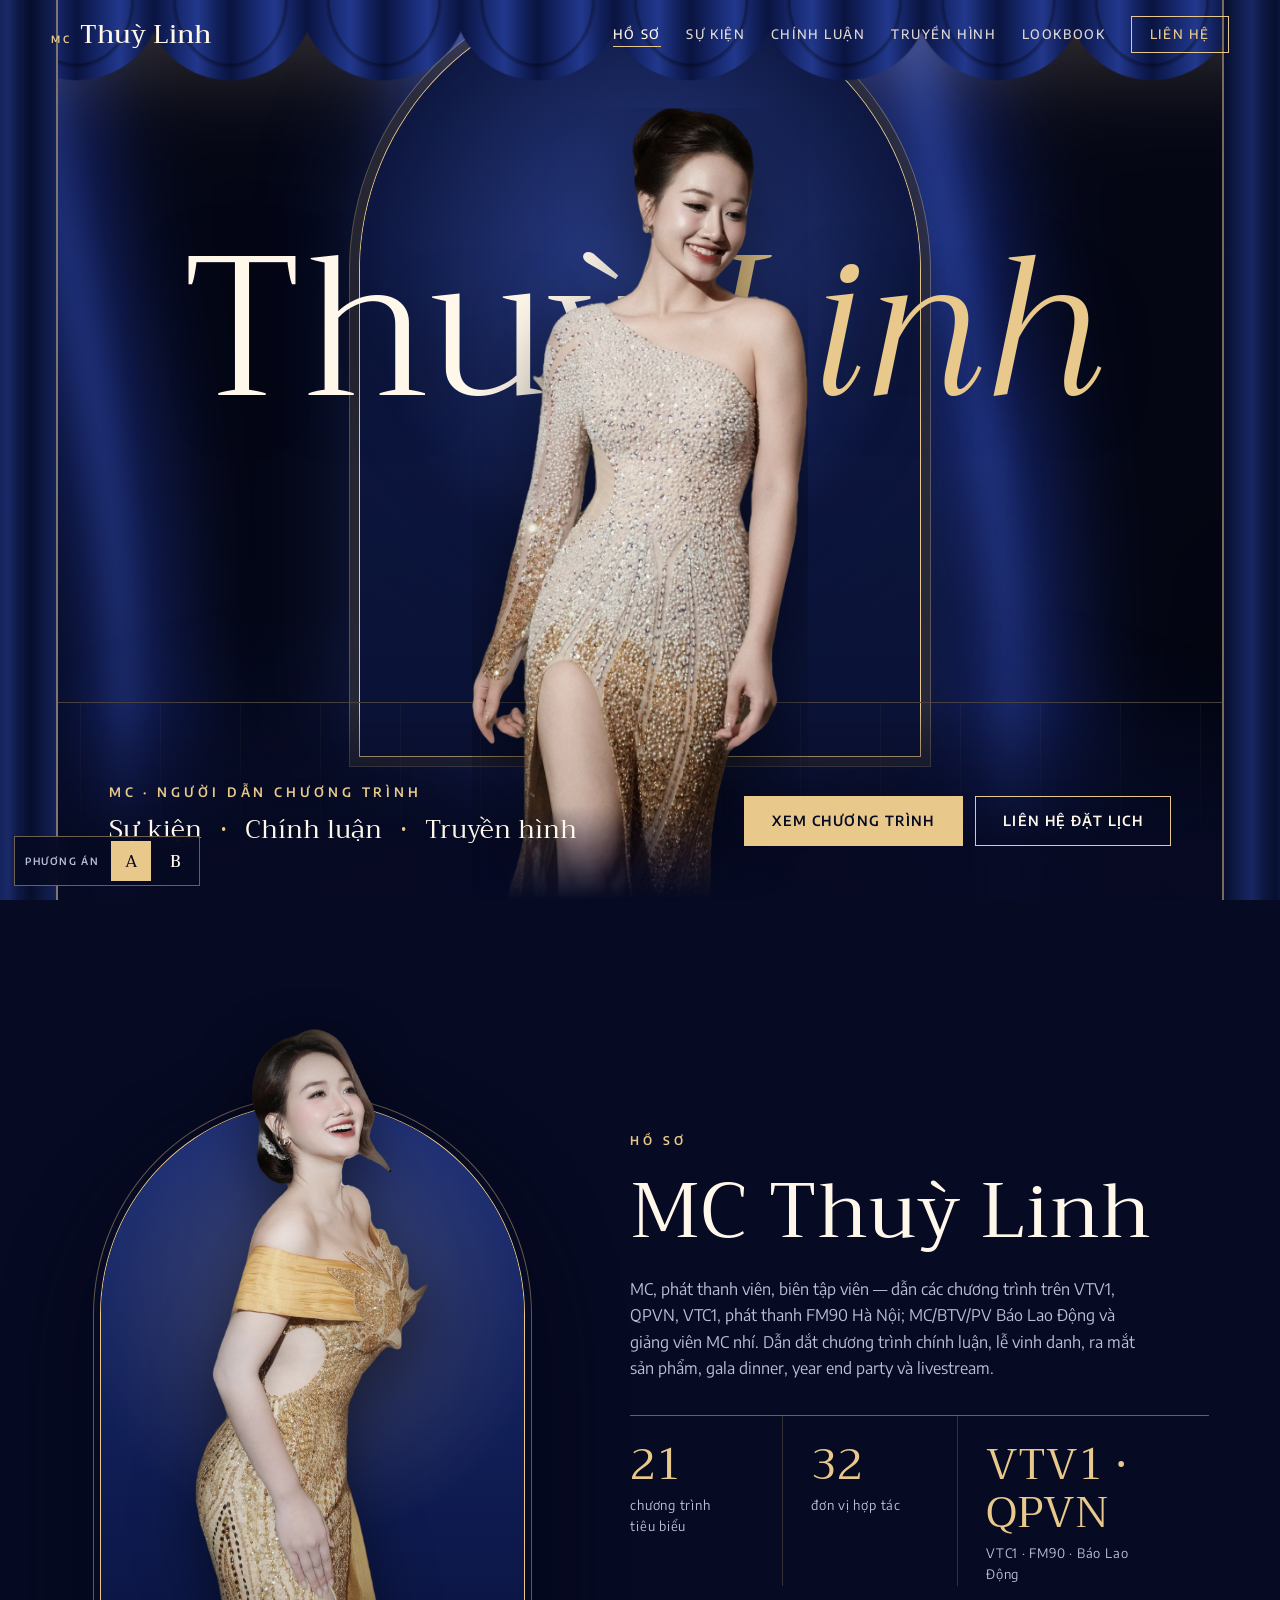
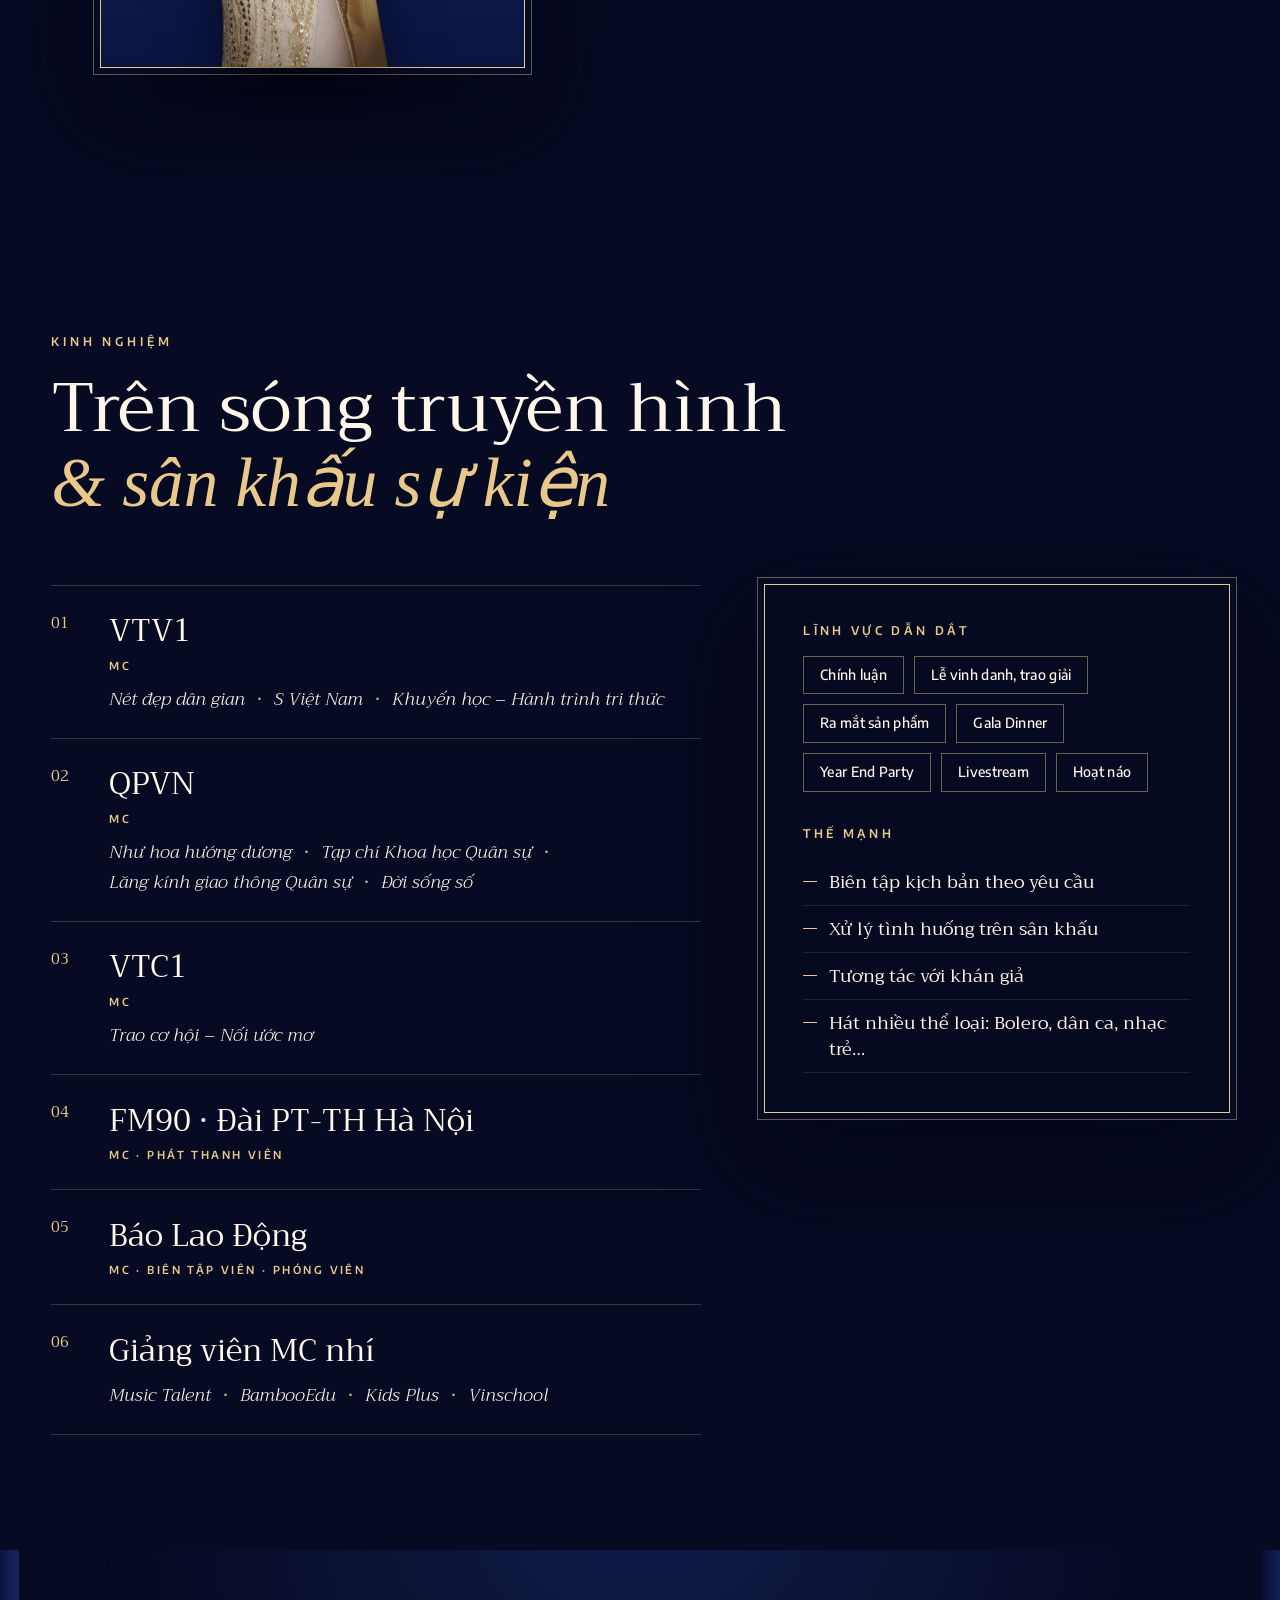
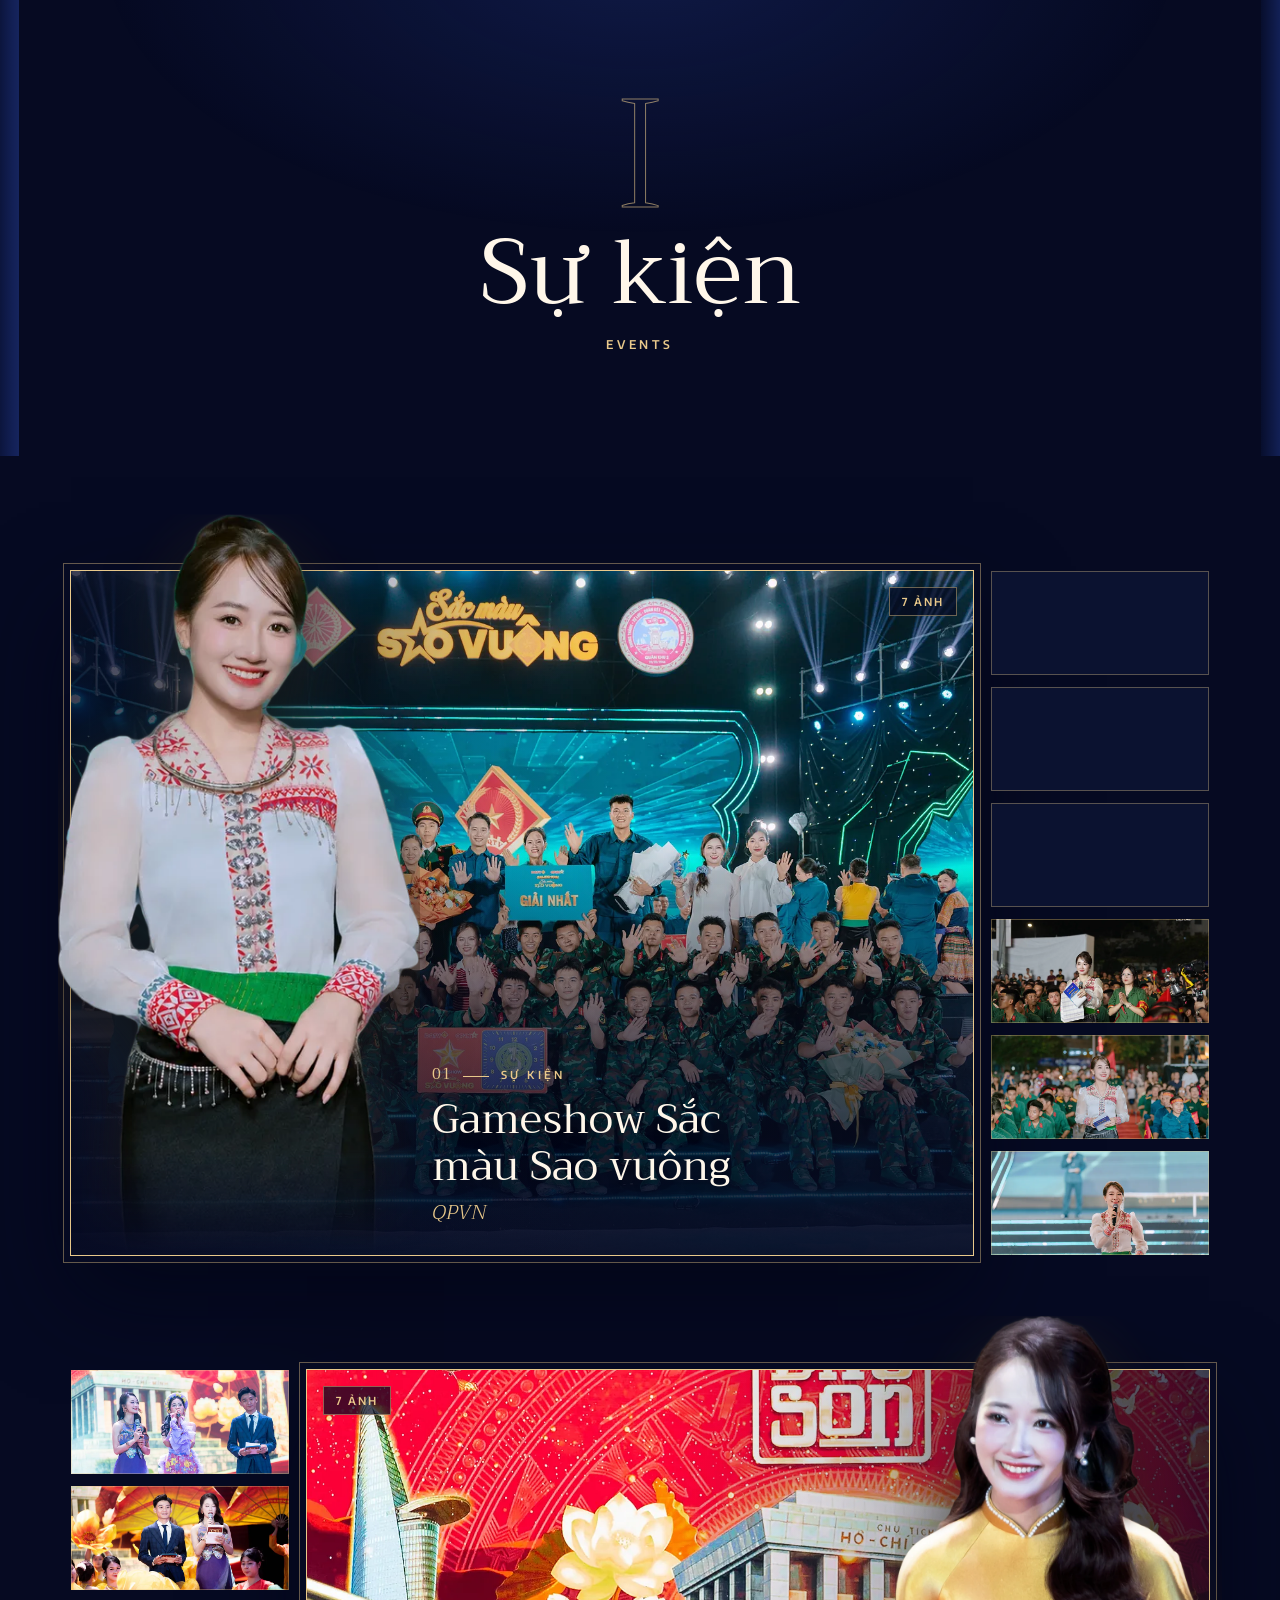
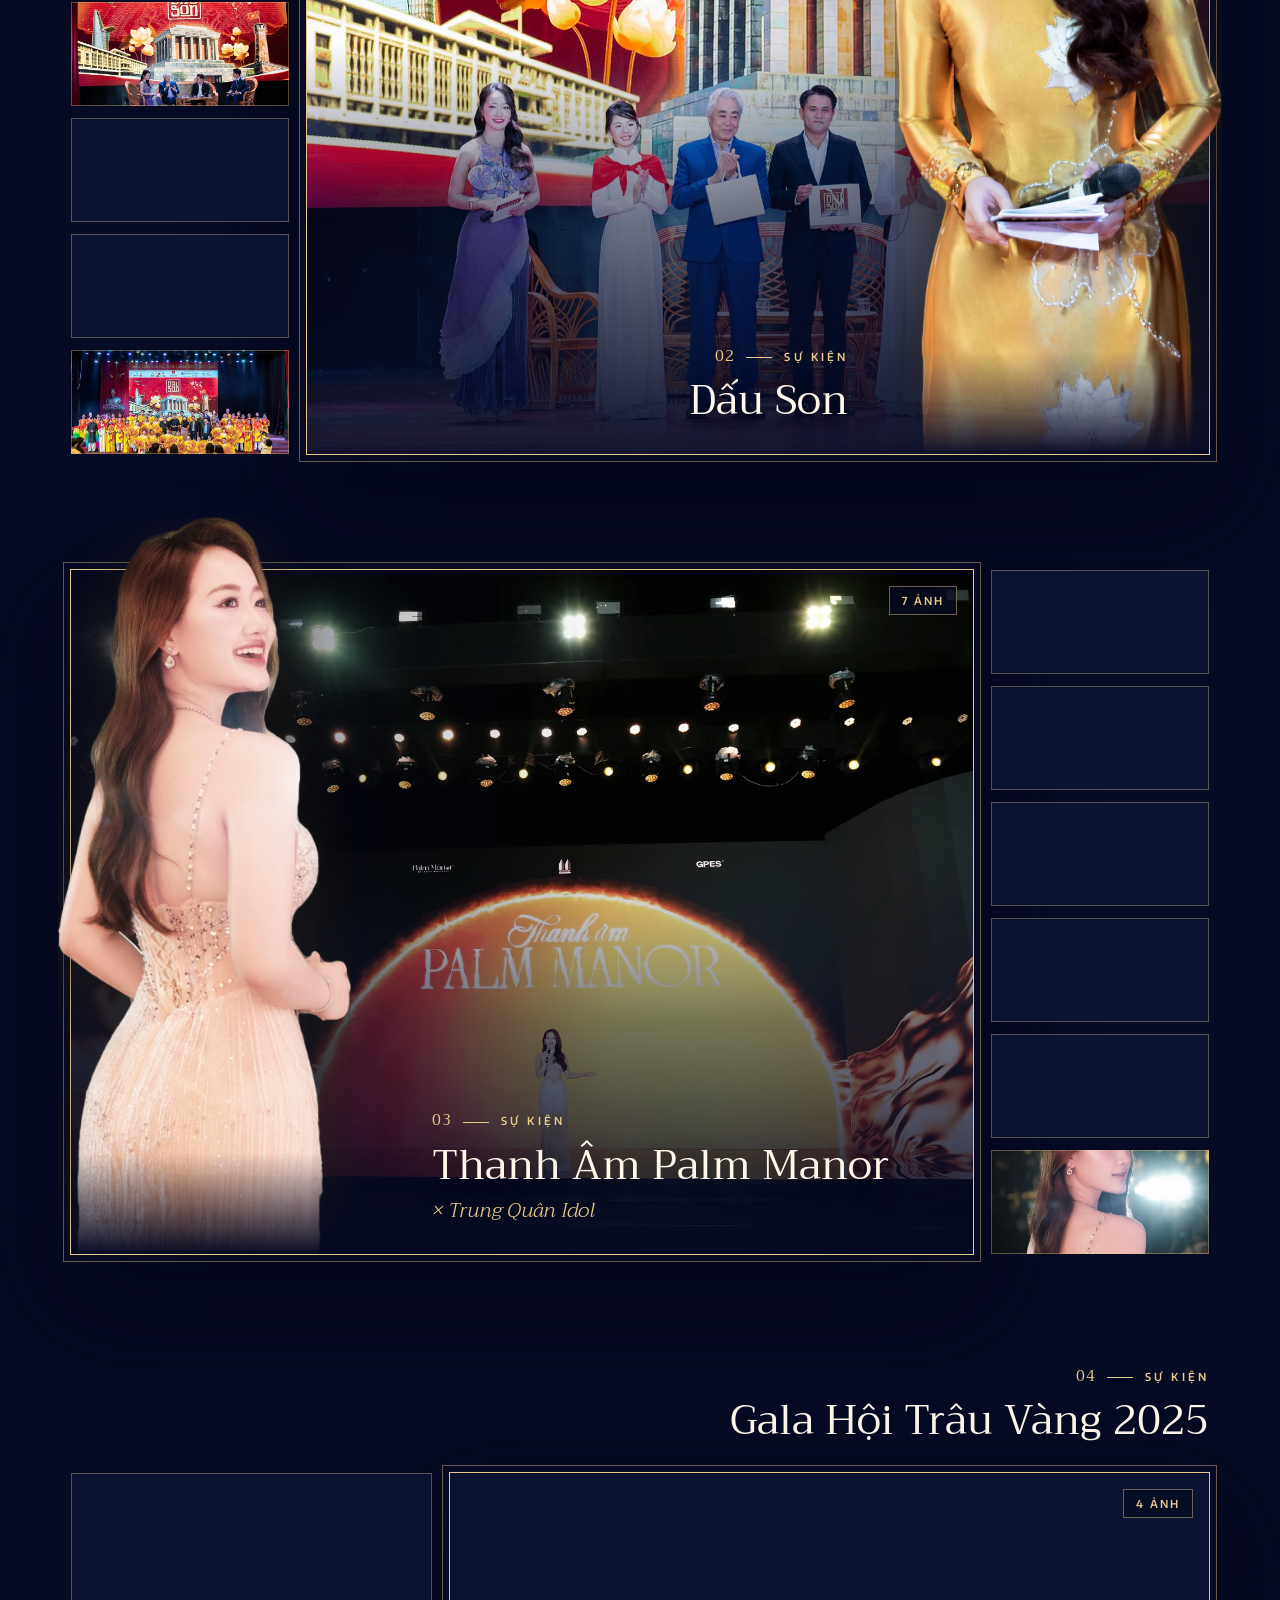
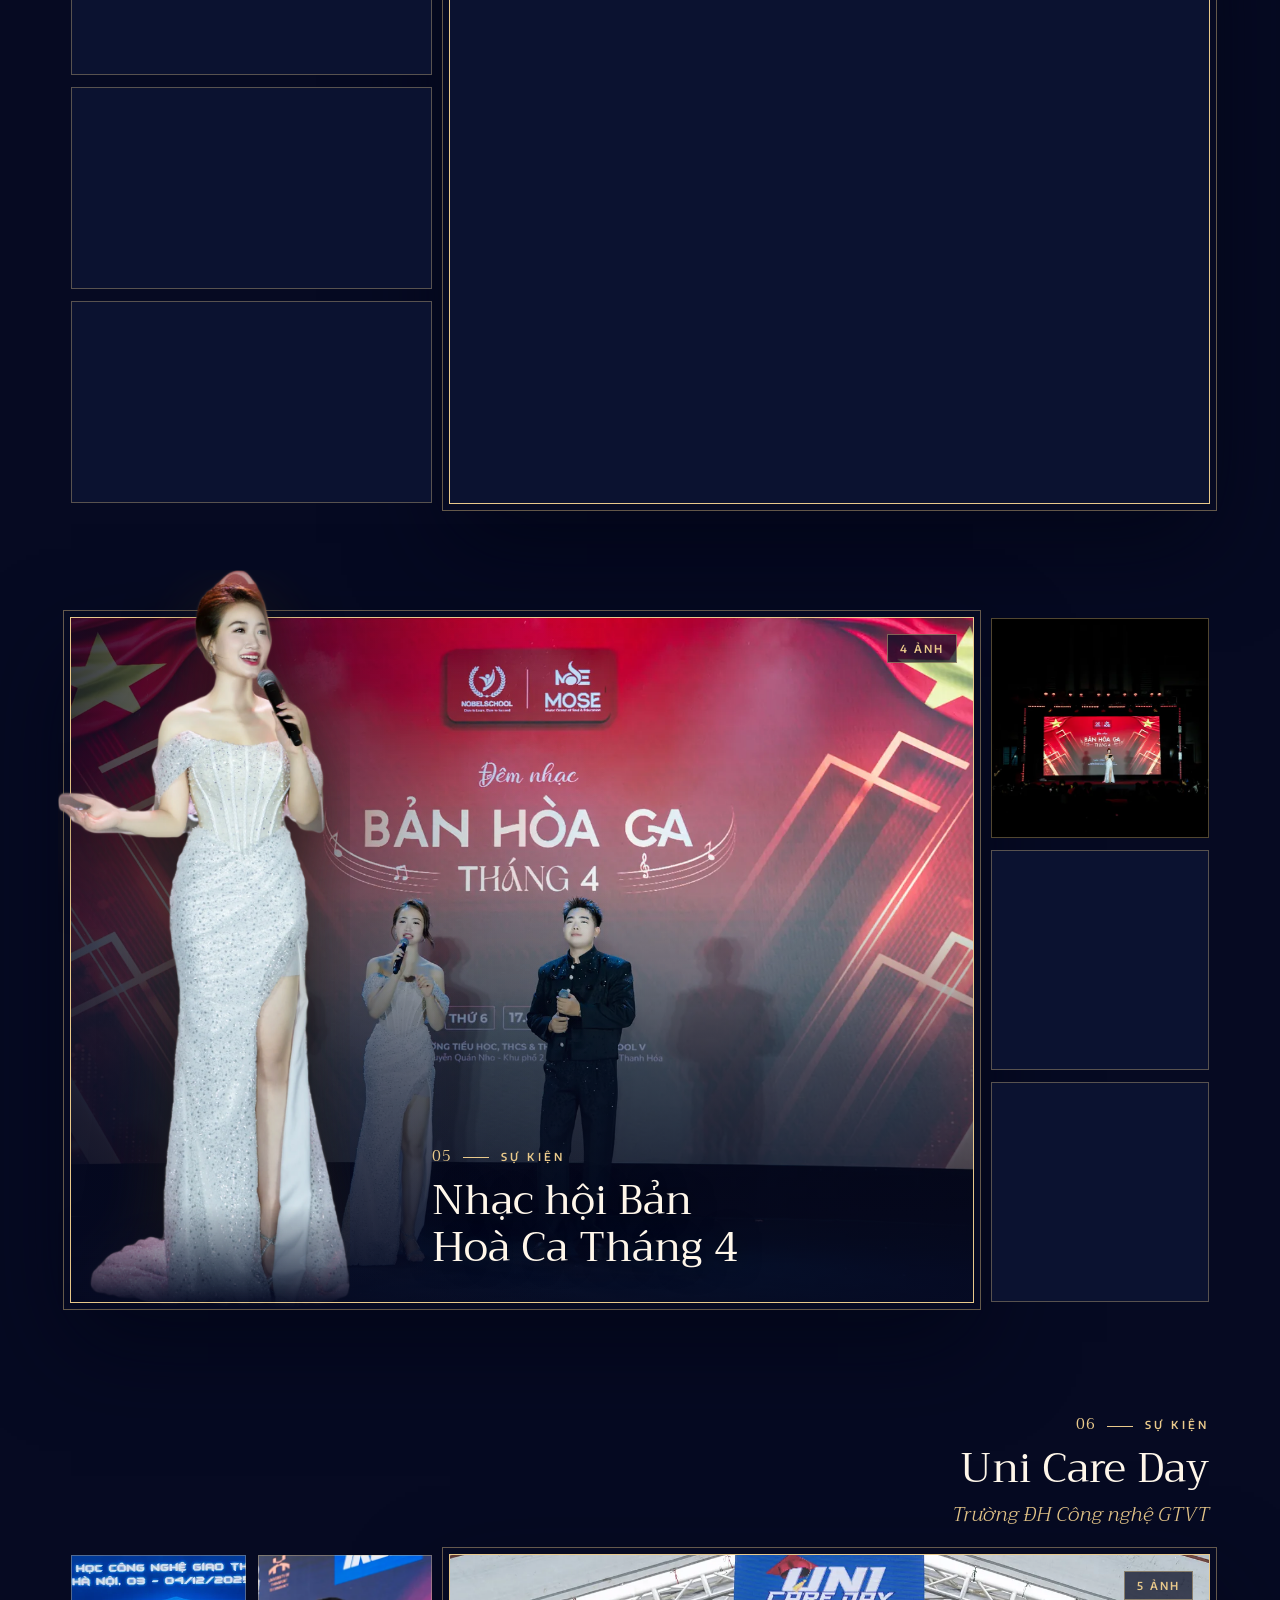
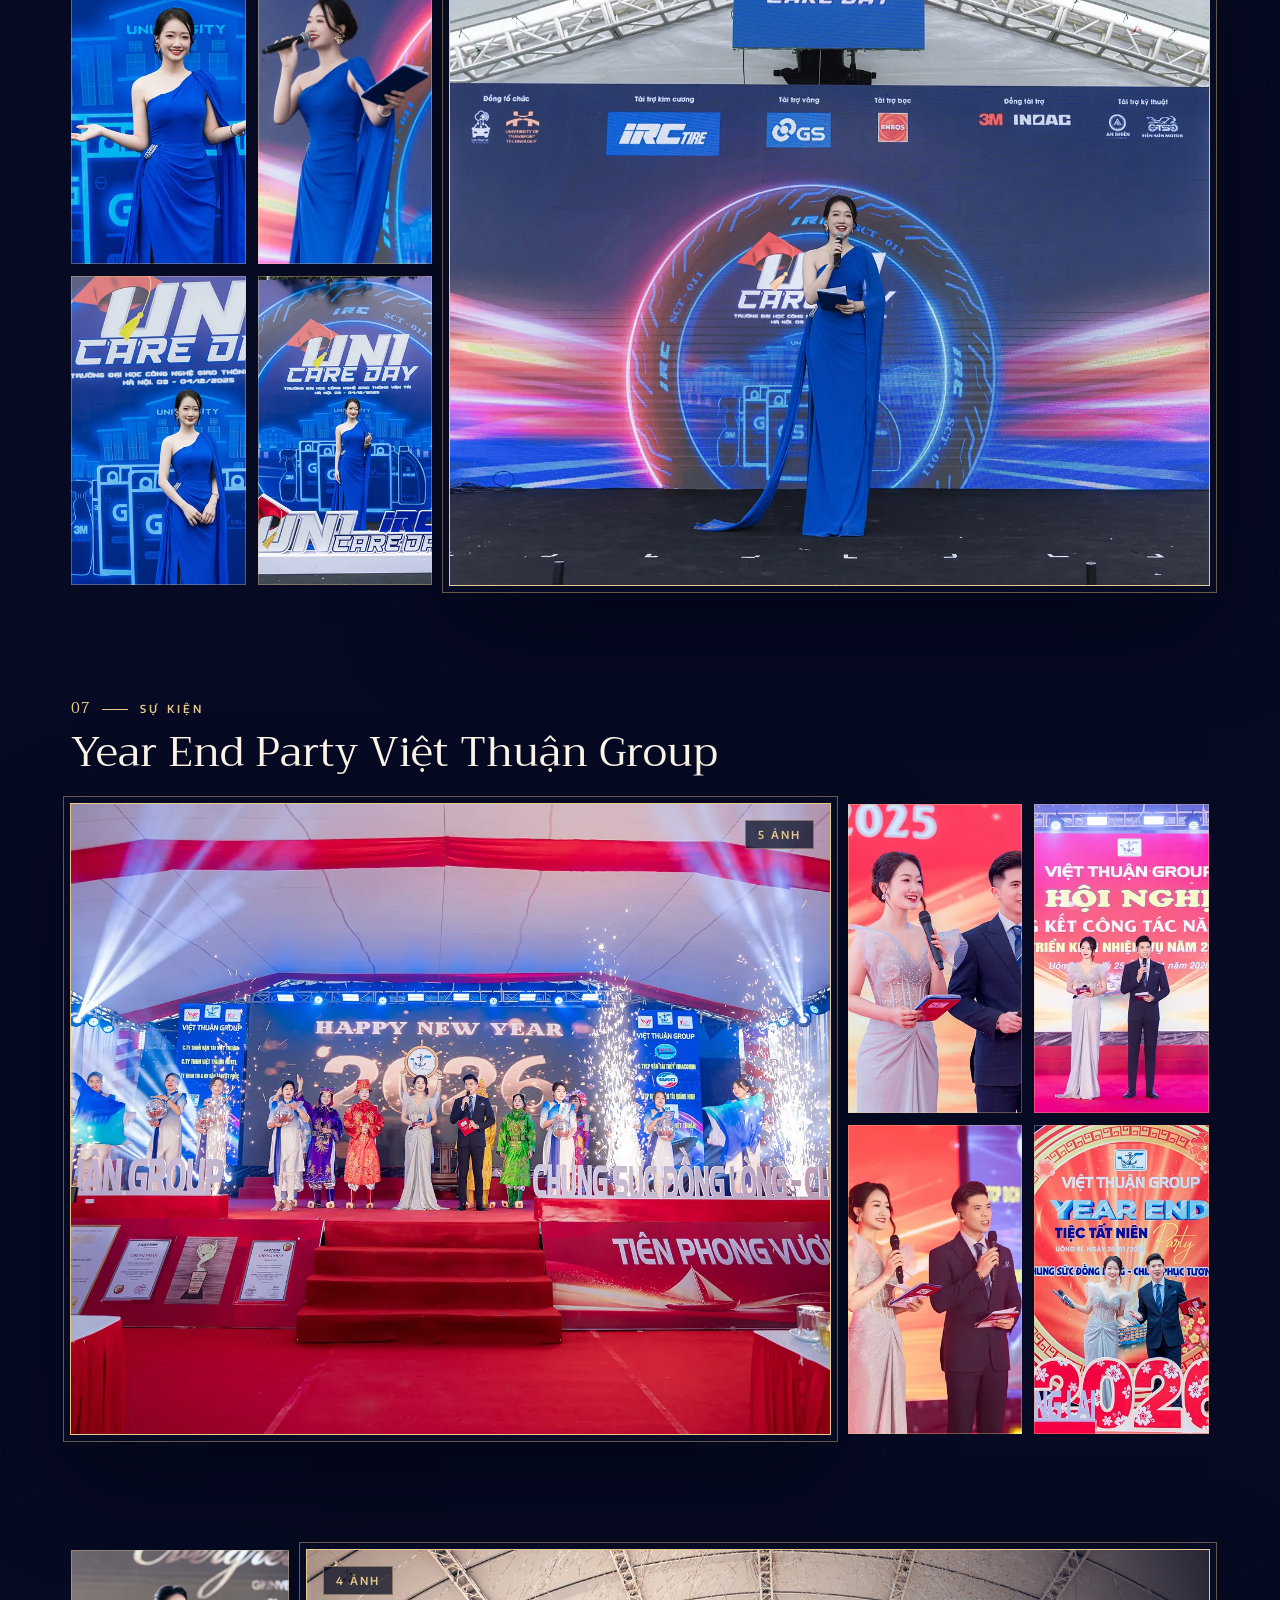
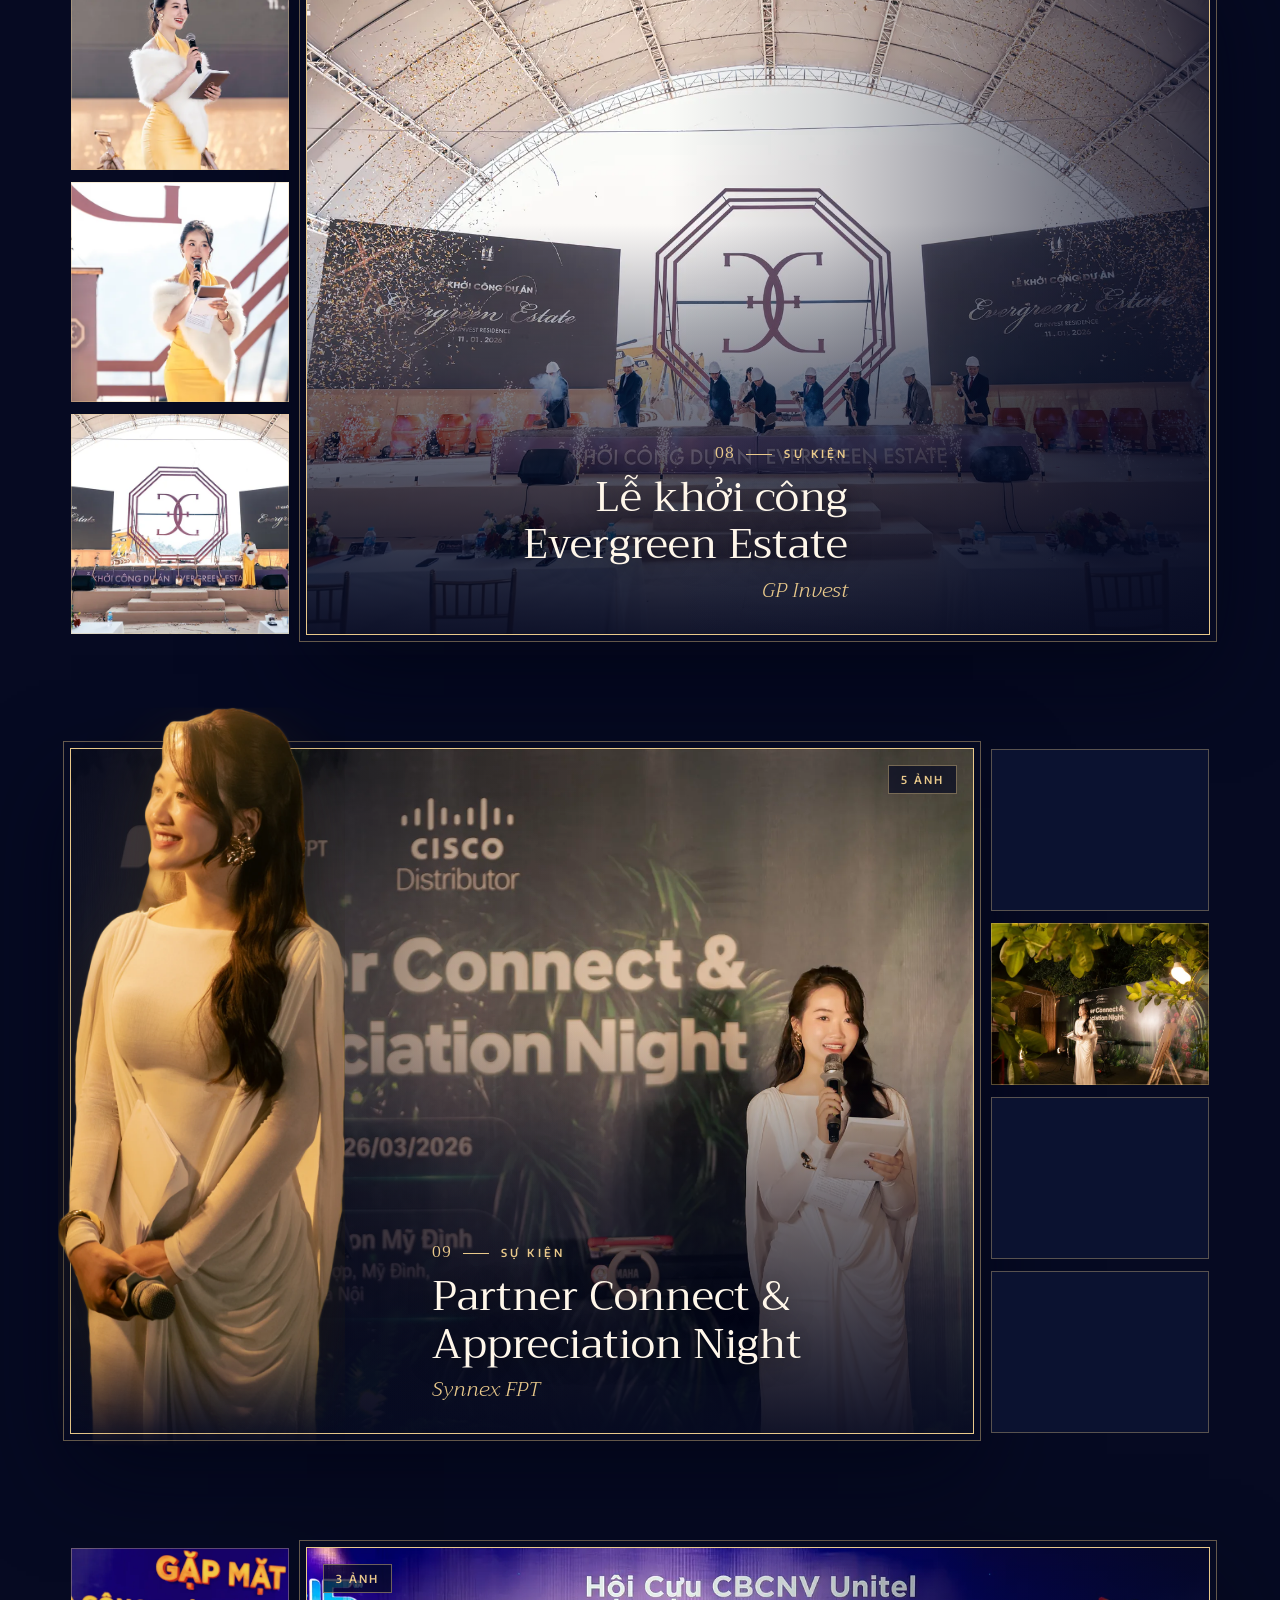
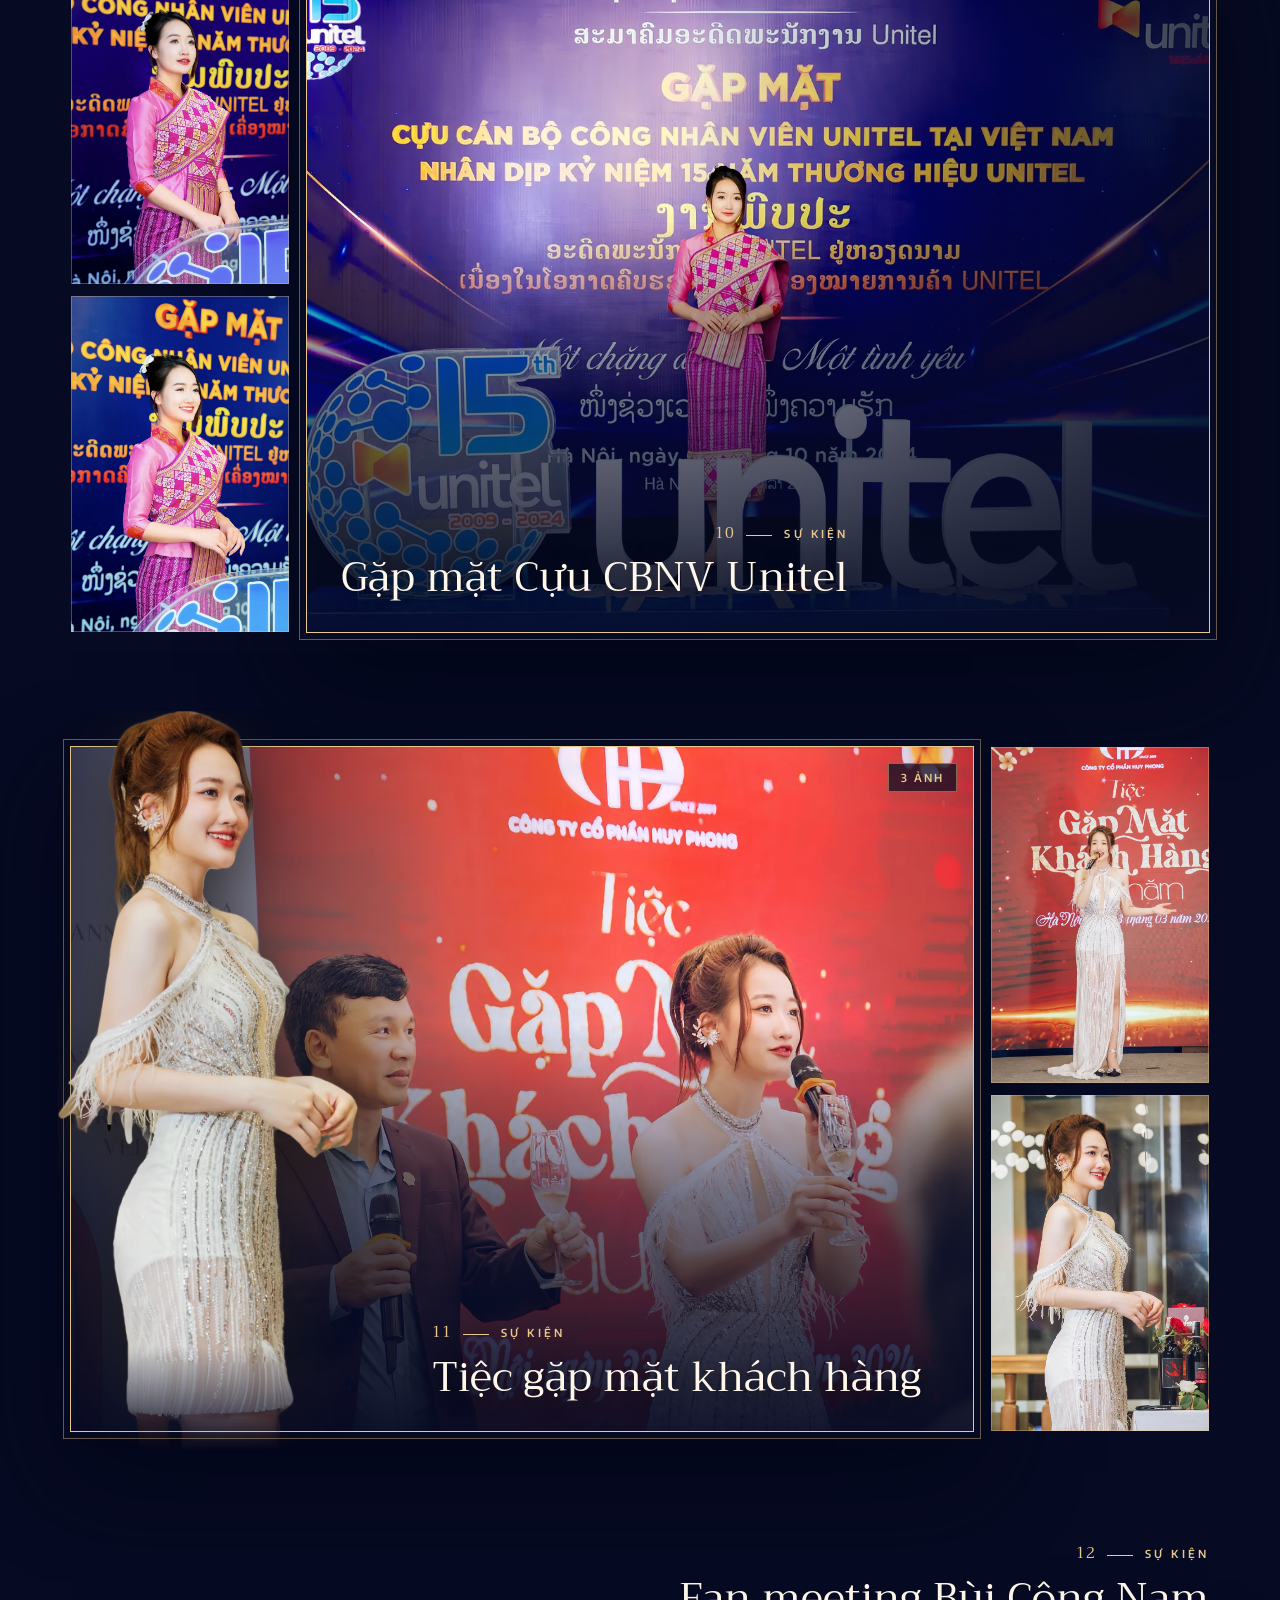
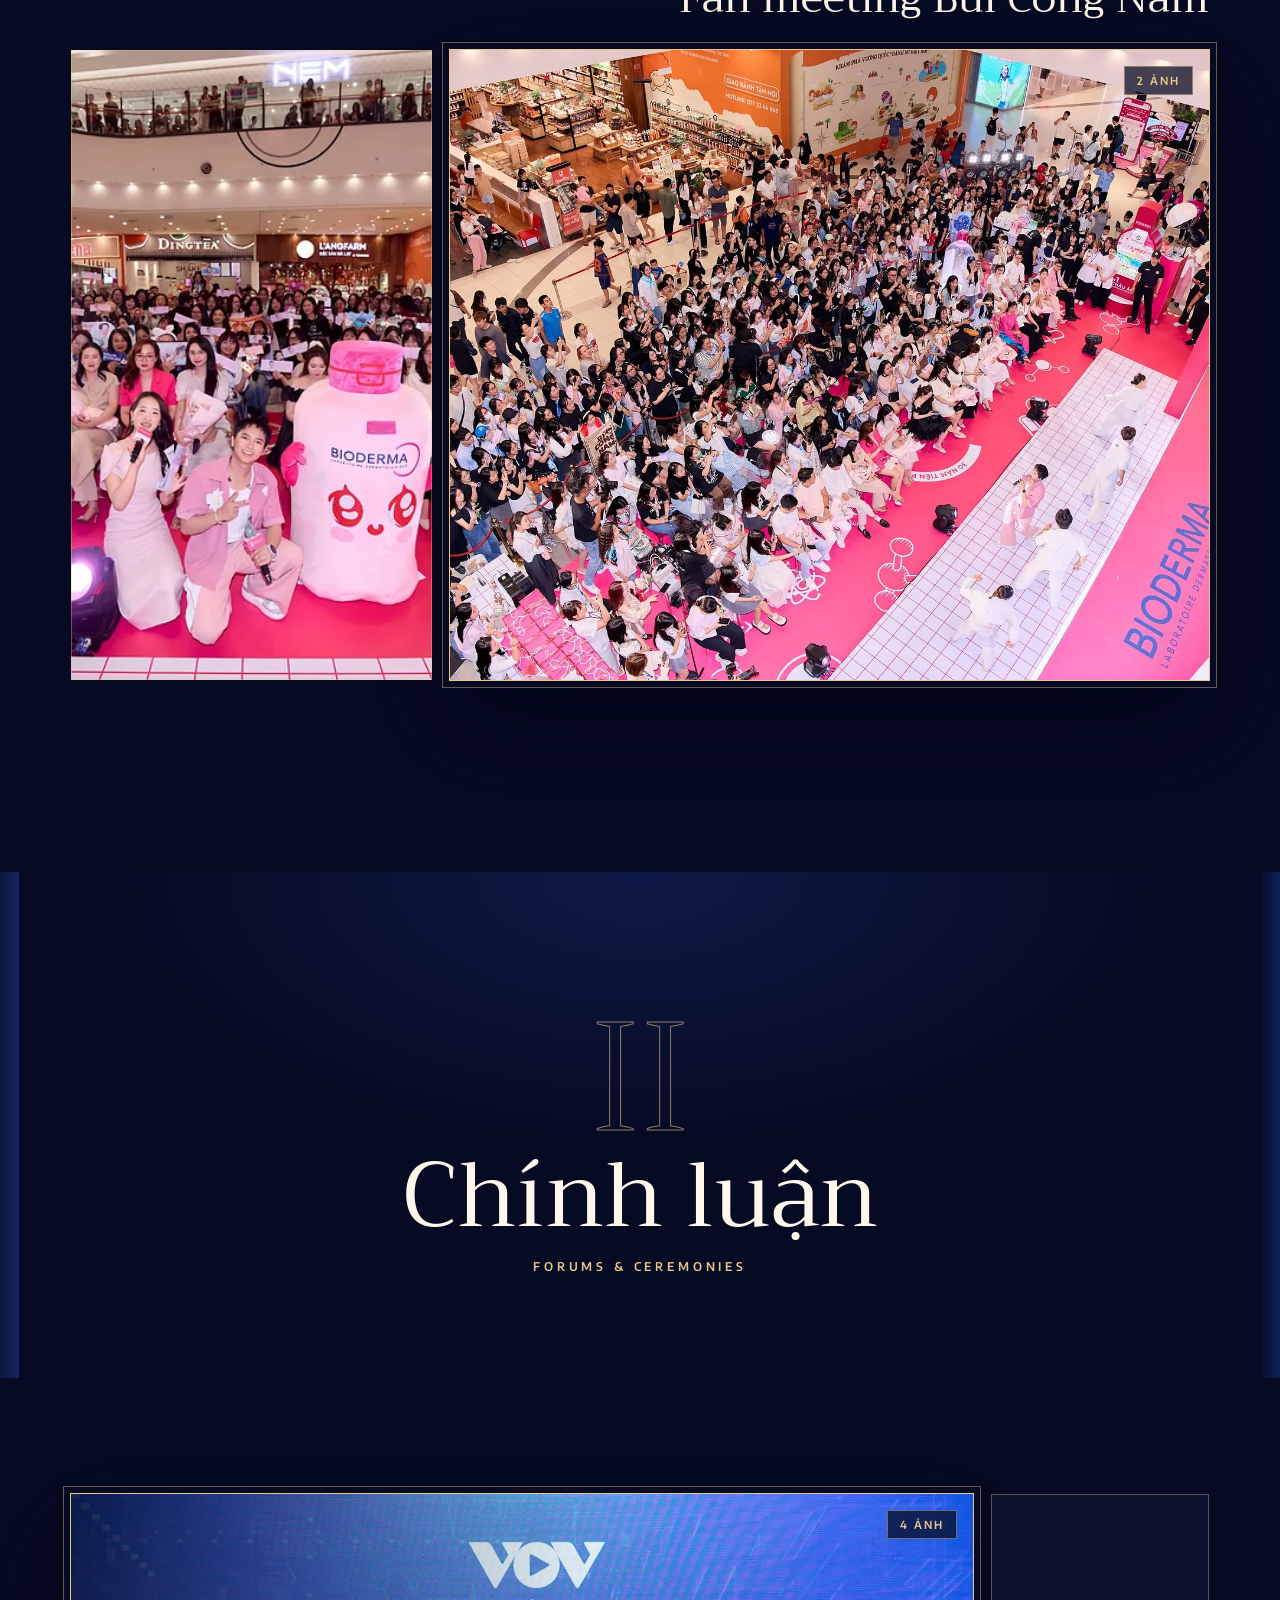
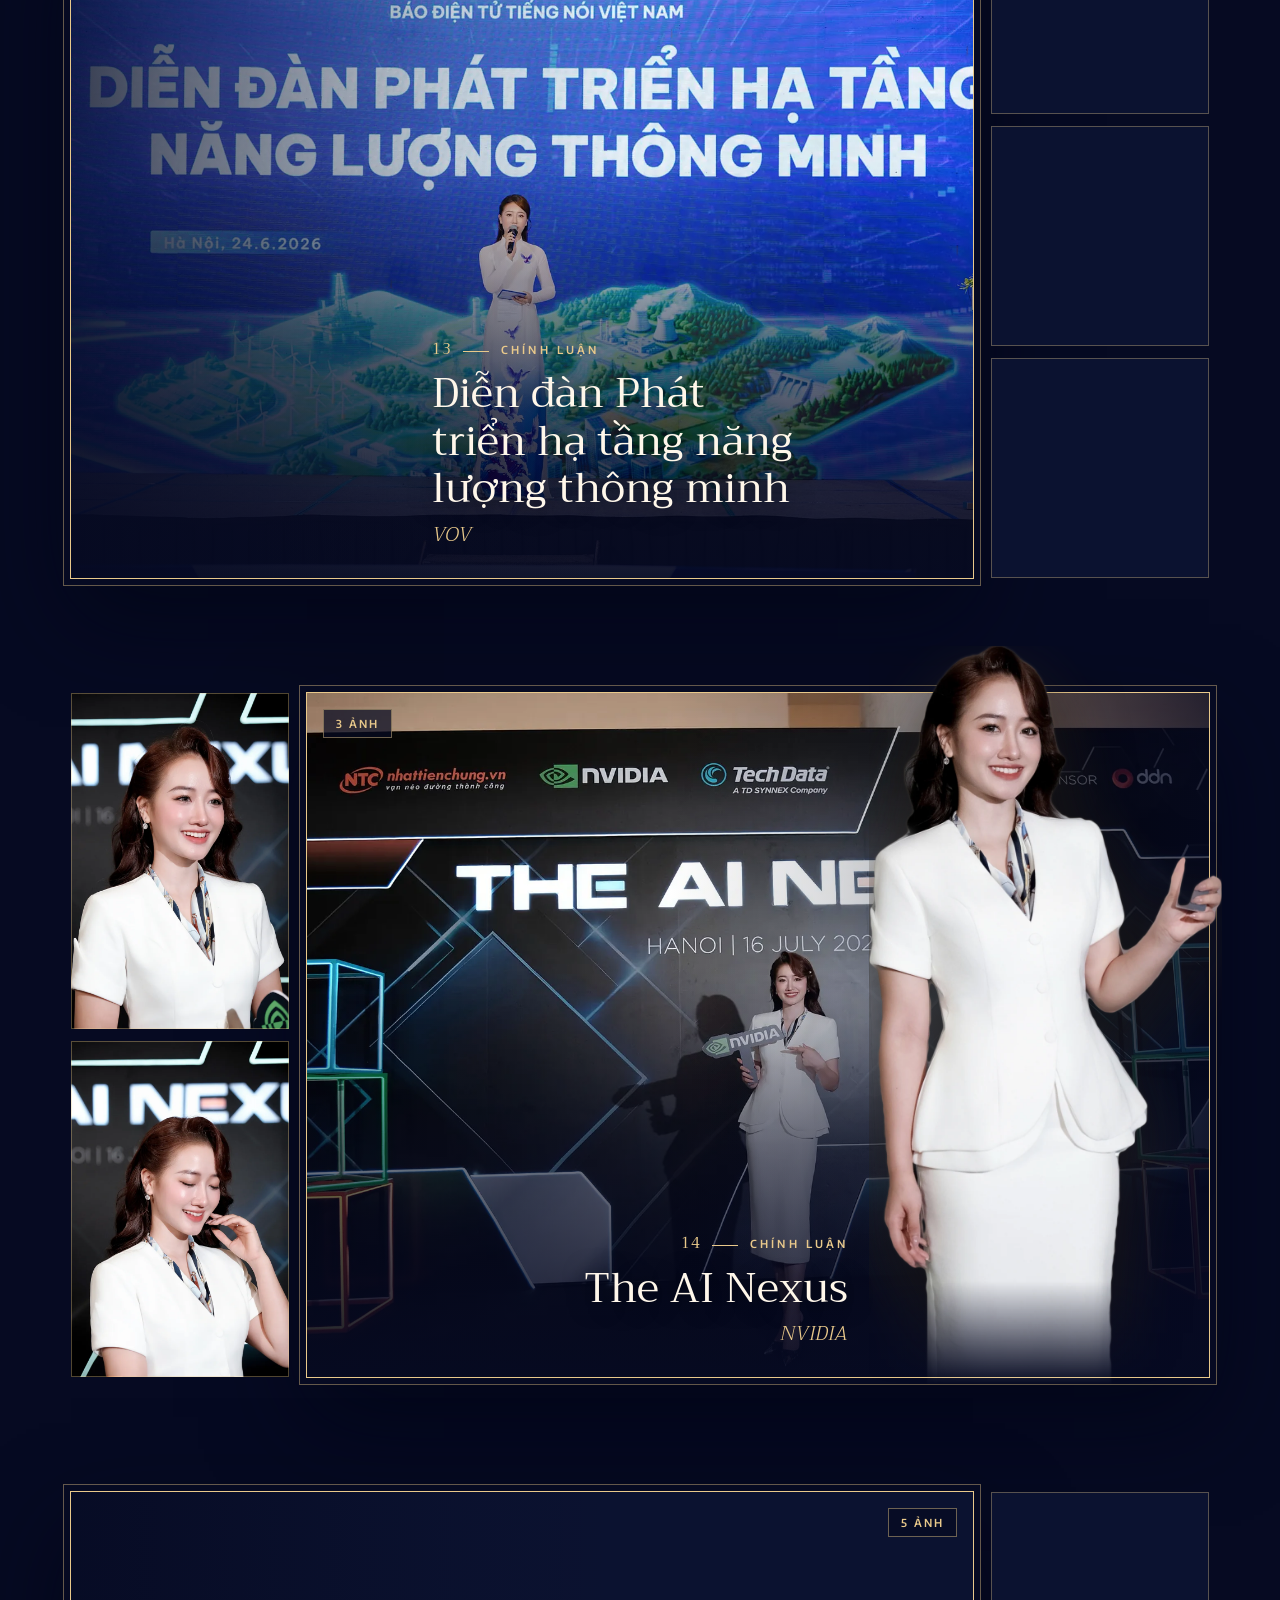
==== commit ba41c14a: "Thêm thông tin CV: hồ sơ, kinh nghiệm & thế mạnh, đơn vị hợp tác, liên hệ Co-Authored-By: Claude Opu" ====
--- a/index.html
+++ b/index.html
@@ -14,7 +14,7 @@
 <link rel="preconnect" href="https://fonts.gstatic.com" crossorigin>
 <link href="https://fonts.googleapis.com/css2?family=Trirong:ital,wght@0,300;0,400;0,500;0,600;1,300;1,400&family=Encode+Sans:wght@400;500;600&display=swap&subset=vietnamese" rel="stylesheet">
 <link rel="preload" as="image" href="assets/cutouts/hero-sm.webp" imagesrcset="assets/cutouts/hero-sm.webp 340w, assets/cutouts/hero.webp 764w" imagesizes="(max-width: 760px) 90vw, 40vw">
-<link rel="stylesheet" href="style.css?v=0c7e355f">
+<link rel="stylesheet" href="style.css?v=071f4e95">
 <script>document.documentElement.classList.add('js');setTimeout(function(){if(!window.__tl)document.documentElement.classList.remove('js')},4000)</script>
 </head>
 <body>
@@ -63,15 +63,28 @@
   <div class="about-copy reveal">
     <p class="eyebrow">Hồ sơ</p>
     <h2 id="h-about">MC Thuỳ Linh</h2>
-    <p class="about-bio"><span class="pending">Tiểu sử, kinh nghiệm, thành tích — chờ bổ sung</span></p>
+    <p class="about-bio">MC, phát thanh viên, biên tập viên — dẫn các chương trình trên VTV1, QPVN, VTC1, phát thanh FM90 Hà Nội; MC/BTV/PV Báo Lao Động và giảng viên MC nhí. Dẫn dắt chương trình chính luận, lễ vinh danh, ra mắt sản phẩm, gala dinner, year end party và livestream.</p>
     <dl class="facts">
       <div><dt>21</dt><dd>chương trình tiêu biểu</dd></div>
-      <div><dt>3</dt><dd>Sự kiện · Chính luận · Truyền hình</dd></div>
-      <div><dt>QPVN · VTV</dt><dd>sóng truyền hình</dd></div>
+      <div><dt>32</dt><dd>đơn vị hợp tác</dd></div>
+      <div><dt>VTV1 · QPVN</dt><dd>VTC1 · FM90 · Báo Lao Động</dd></div>
     </dl>
   </div>
 </section>
 
+
+<section class="xp" id="kinh-nghiem" aria-labelledby="h-xp">
+  <div class="xp-in">
+    <header class="xp-head reveal"><p class="eyebrow">Kinh nghiệm</p><h2 id="h-xp">Trên sóng truyền hình<br><em>&amp; sân khấu sự kiện</em></h2></header>
+    <ol class="xp-list"><li class="xp-item reveal"><p class="xp-org">VTV1</p><p class="xp-role">MC</p><ul class="xp-progs"><li>Nét đẹp dân gian</li><li>S Việt Nam</li><li>Khuyến học – Hành trình tri thức</li></ul></li><li class="xp-item reveal"><p class="xp-org">QPVN</p><p class="xp-role">MC</p><ul class="xp-progs"><li>Như hoa hướng dương</li><li>Tạp chí Khoa học Quân sự</li><li>Lăng kính giao thông Quân sự</li><li>Đời sống số</li></ul></li><li class="xp-item reveal"><p class="xp-org">VTC1</p><p class="xp-role">MC</p><ul class="xp-progs"><li>Trao cơ hội – Nối ước mơ</li></ul></li><li class="xp-item reveal"><p class="xp-org">FM90 · Đài PT-TH Hà Nội</p><p class="xp-role">MC · Phát thanh viên</p></li><li class="xp-item reveal"><p class="xp-org">Báo Lao Động</p><p class="xp-role">MC · Biên tập viên · Phóng viên</p></li><li class="xp-item reveal"><p class="xp-org">Giảng viên MC nhí</p><ul class="xp-progs"><li>Music Talent</li><li>BambooEdu</li><li>Kids Plus</li><li>Vinschool</li></ul></li></ol>
+    <div class="xp-side reveal">
+      <h3 class="xp-h3">Lĩnh vực dẫn dắt</h3>
+      <ul class="xp-chips"><li>Chính luận</li><li>Lễ vinh danh, trao giải</li><li>Ra mắt sản phẩm</li><li>Gala Dinner</li><li>Year End Party</li><li>Livestream</li><li>Hoạt náo</li></ul>
+      <h3 class="xp-h3">Thế mạnh</h3>
+      <ul class="xp-skills"><li>Biên tập kịch bản theo yêu cầu</li><li>Xử lý tình huống trên sân khấu</li><li>Tương tác với khán giả</li><li>Hát nhiều thể loại: Bolero, dân ca, nhạc trẻ…</li></ul>
+    </div>
+  </div>
+</section>
 
 <div class="programs" id="chuong-trinh">
 
@@ -362,6 +375,11 @@
 </section>
 </div>
 
+<section class="partners" id="doi-tac" aria-labelledby="h-partners">
+  <header class="pt-head reveal"><p class="eyebrow">Đơn vị hợp tác</p><h2 id="h-partners">Đã đồng hành cùng</h2></header>
+  <ul class="pt-wall reveal"><li>VTV1</li><li>VTV3</li><li>HTV1</li><li>QPVN</li><li>VTC1</li><li>SCTV4</li><li>Báo Lao Động</li><li>Dân Trí</li><li>Viettel</li><li>Unitel</li><li>Say Me</li><li>Ngân hàng SHB</li><li>Báo điện tử Tổ Quốc</li><li>SCD Group</li><li>Nam Ô Heritage</li><li>Đồng phục Hải Anh</li><li>Công ty Luật Pháp Trị</li><li>Sun Group</li><li>Synnex FPT</li><li>GP Invest</li><li>Quỹ Thiện Tâm – Vingroup</li><li>Báo Công lý</li><li>Trường ĐH Hồng Đức</li><li>TechData</li><li>Microsoft</li><li>NVIDIA</li><li>VOV</li><li>Nobel School</li><li>Vinacomin</li><li>Mesterise</li><li>Newtecons</li><li>PetroVietnam</li></ul>
+</section>
+
 <section class="lookbook" id="lookbook" data-ch="4" aria-labelledby="h-look">
   <div class="chap reveal-curtain chap-sm">
     <span class="chap-roman" aria-hidden="true">IV</span>
@@ -376,7 +394,7 @@
   <div class="contact-copy reveal">
     <p class="eyebrow">Liên hệ</p>
     <h2 id="h-contact">Đặt lịch dẫn chương trình</h2>
-    <ul class="ct-list"><li><span class="ct-label">Điện thoại</span><span class="pending">Điện thoại — chờ bổ sung</span></li><li><span class="ct-label">Zalo</span><span class="pending">Zalo — chờ bổ sung</span></li><li><span class="ct-label">Email</span><span class="pending">Email — chờ bổ sung</span></li><li><span class="ct-label">Facebook</span><span class="pending">Facebook — chờ bổ sung</span></li></ul>
+    <ul class="ct-list"><li><span class="ct-label">Điện thoại</span><a href="tel:0325789370">0325 789 370</a></li><li><span class="ct-label">Email</span><a href="mailto:nguyenthuylinh.312003@gmail.com">nguyenthuylinh.312003@gmail.com</a></li><li><span class="ct-label">Facebook</span><a href="https://www.facebook.com/nguyenthi.thuylinh.5477">Facebook cá nhân</a></li></ul>
   </div>
   <img class="contact-cut" src="assets/cutouts/white-sm.webp" srcset="assets/cutouts/white-sm.webp 407w, assets/cutouts/white.webp 916w" sizes="(max-width: 760px) 60vw, 30vw" width="916" height="1800" loading="lazy" decoding="async" alt="MC Thuỳ Linh trong áo vest trắng">
 </section>
--- a/style.css
+++ b/style.css
@@ -520,3 +520,51 @@
 .hero{background:radial-gradient(120% 80% at 50% 110%,rgba(22,36,106,.5) 0,transparent 60%)}
 .hero-clean{background:radial-gradient(55% 70% at 72% 52%,rgba(34,56,140,.32),transparent 70%)}
 .contact-curtain{background:linear-gradient(90deg,rgba(6,10,34,.82) 22%,rgba(6,10,34,.15) 70%,transparent)}
+
+/* ===== KINH NGHIỆM & THẾ MẠNH (theo CV) ===== */
+.xp{padding:clamp(70px,9vw,140px) var(--gut)}
+.xp-in{max-width:var(--max);margin:0 auto;display:grid;grid-template-columns:minmax(0,7fr) minmax(0,5fr);gap:clamp(28px,5vw,80px);align-items:start}
+.xp-head{grid-column:1/-1}
+.xp-head h2{font:400 clamp(40px,5.4vw,84px)/1.08 var(--disp);padding-top:.08em}
+.xp-head h2 em{color:var(--acc)}
+.xp-list{list-style:none;margin:0;padding:0;counter-reset:xp}
+.xp-item{counter-increment:xp;position:relative;padding:26px 0 26px 58px;border-top:1px solid rgba(233,201,139,.22)}
+.xp-item:last-child{border-bottom:1px solid rgba(233,201,139,.22)}
+.xp-item::before{content:counter(xp,decimal-leading-zero);position:absolute;left:0;top:30px;font:400 15px/1 var(--disp);color:var(--acc)}
+.xp-org{margin:0;font:400 clamp(24px,2.4vw,34px)/1.2 var(--disp);padding-top:.06em}
+.xp-role{margin:8px 0 0;font:600 11px/1.4 var(--sans);letter-spacing:.22em;text-transform:uppercase;color:var(--acc)}
+.xp-progs{list-style:none;margin:12px 0 0;padding:0;display:flex;flex-wrap:wrap;gap:4px 0;font:300 italic clamp(17px,1.4vw,20px)/1.45 var(--disp);color:var(--fg)}
+.xp-progs li+li::before{content:'·';color:var(--acc);margin:0 12px;font-style:normal}
+.xp-side{position:sticky;top:calc(var(--top-h) + 24px);padding:clamp(26px,3vw,40px);background:rgba(6,10,34,.6);
+  box-shadow:var(--ring),var(--shadow);backdrop-filter:blur(6px);-webkit-backdrop-filter:blur(6px)}
+.xp-h3{margin:0 0 16px;font:600 12px/1.4 var(--sans);letter-spacing:.28em;text-transform:uppercase;color:var(--acc)}
+.xp-h3+*+.xp-h3,.xp-chips+.xp-h3{margin-top:34px}
+.xp-chips{list-style:none;margin:0;padding:0;display:flex;flex-wrap:wrap;gap:10px}
+.xp-chips li{padding:10px 16px;border:1px solid var(--acc-soft);font:500 14px/1.2 var(--sans);letter-spacing:.02em}
+.xp-skills{list-style:none;margin:0;padding:0}
+.xp-skills li{position:relative;padding:10px 0 10px 26px;font:400 18px/1.45 var(--disp);border-bottom:1px solid rgba(233,201,139,.12)}
+.xp-skills li::before{content:'';position:absolute;left:0;top:22px;width:14px;height:1px;background:var(--acc)}
+
+/* ===== ĐƠN VỊ HỢP TÁC ===== */
+.partners{padding:clamp(70px,9vw,140px) var(--gut);text-align:center;border-top:1px solid rgba(233,201,139,.18)}
+.pt-head h2{font:400 clamp(40px,5.4vw,84px)/1.1 var(--disp);padding-top:.08em}
+.pt-wall{list-style:none;margin:clamp(34px,4vw,60px) auto 0;padding:0;max-width:1100px;display:flex;flex-wrap:wrap;justify-content:center}
+.pt-wall li{position:relative;padding:12px 26px;font:400 clamp(19px,1.9vw,27px)/1.3 var(--disp);color:var(--fg);transition:color .3s}
+.pt-wall li:hover{color:var(--acc)}
+.pt-wall li::after{content:'';position:absolute;right:-3px;top:50%;width:5px;height:5px;margin-top:-2px;transform:rotate(45deg);background:var(--acc);opacity:.6}
+.pt-wall li:last-child::after{display:none}
+
+@media (max-width:860px){
+  .xp-in{grid-template-columns:1fr}
+  .xp-item{padding:20px 0 20px 40px}
+  .xp-item::before{top:24px;font-size:13px}
+  .xp-side{position:static}
+  .xp-chips li{font-size:13px;padding:9px 12px}
+  .xp-skills li{font-size:16px}
+  .pt-wall li{padding:8px 14px;font-size:17px}
+}
+.xp-progs li+li::before{content:none}
+.xp-progs li:not(:last-child)::after{content:'·';color:var(--acc);margin:0 12px;font-style:normal}
+.ct-list li>*{min-width:0}
+.ct-list a{overflow-wrap:anywhere}
+@media (max-width:860px){.ct-list a[href^="mailto"]{font-size:16px}}
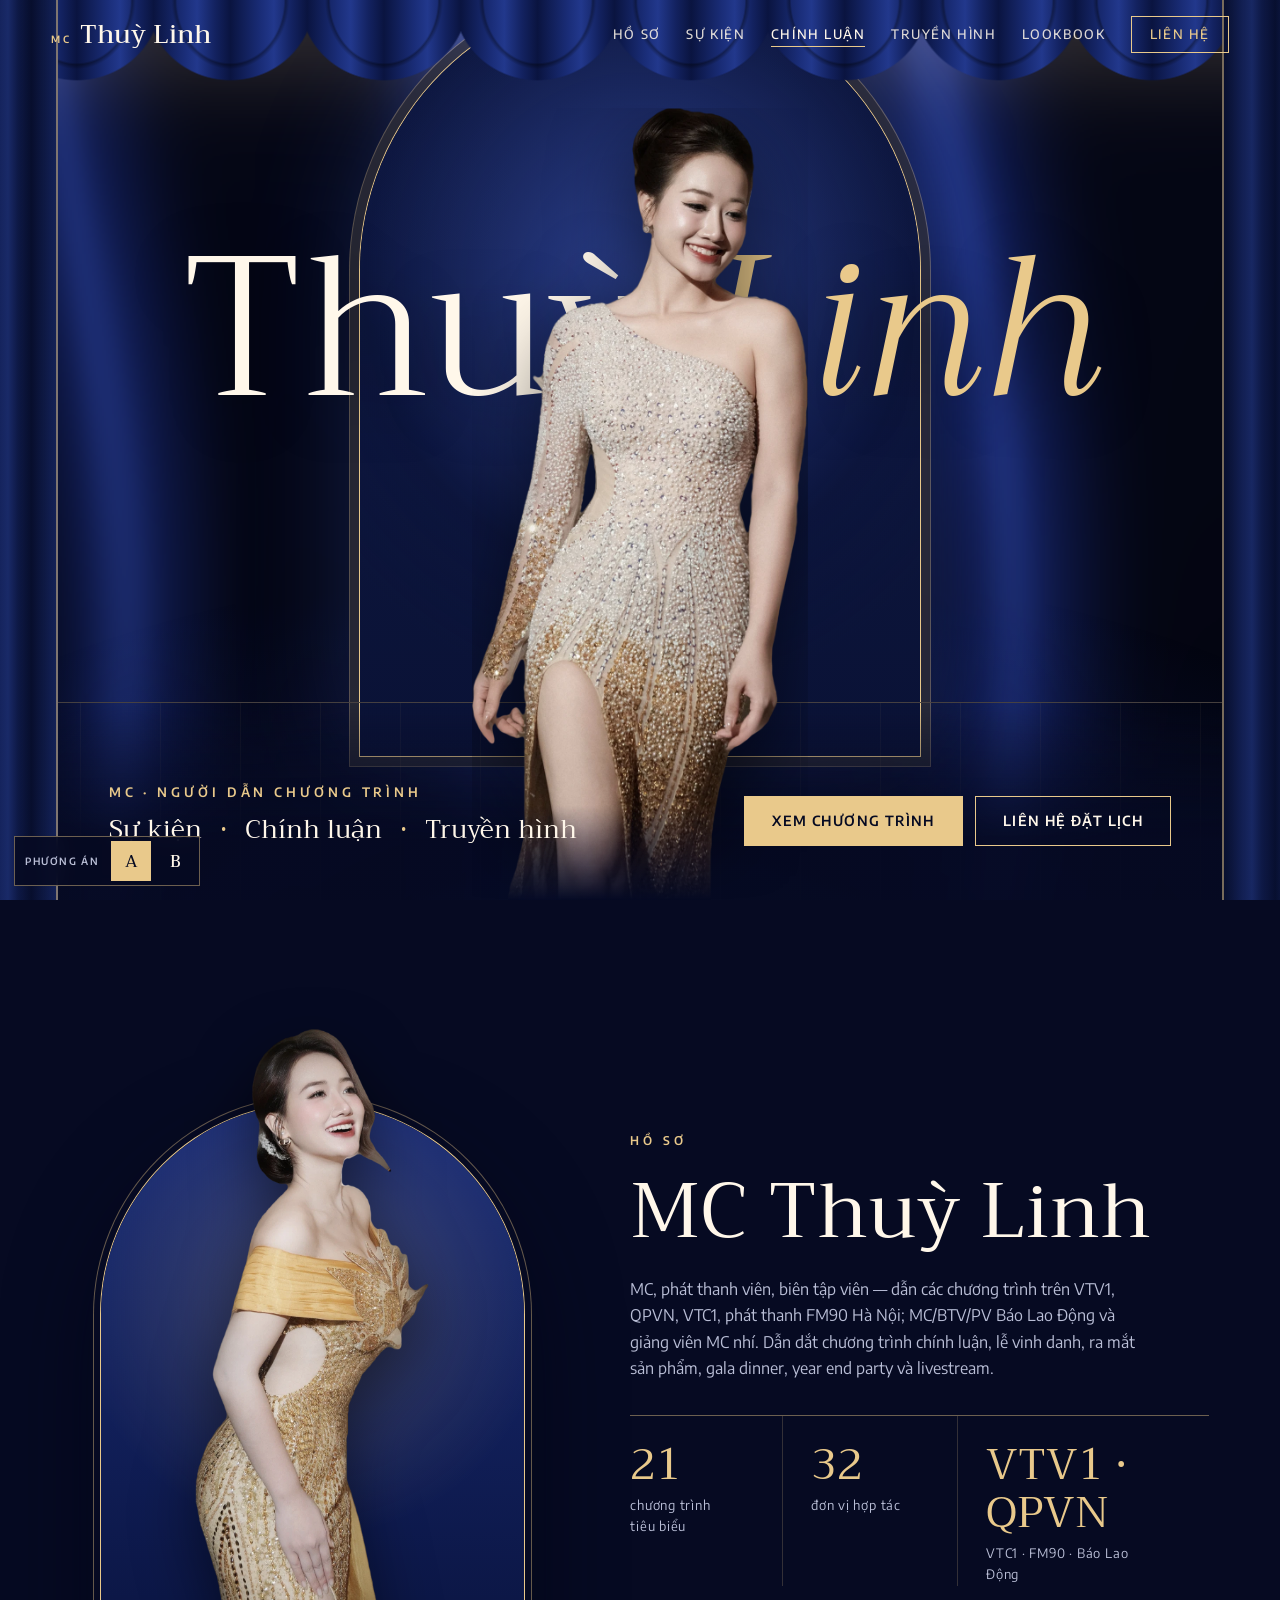
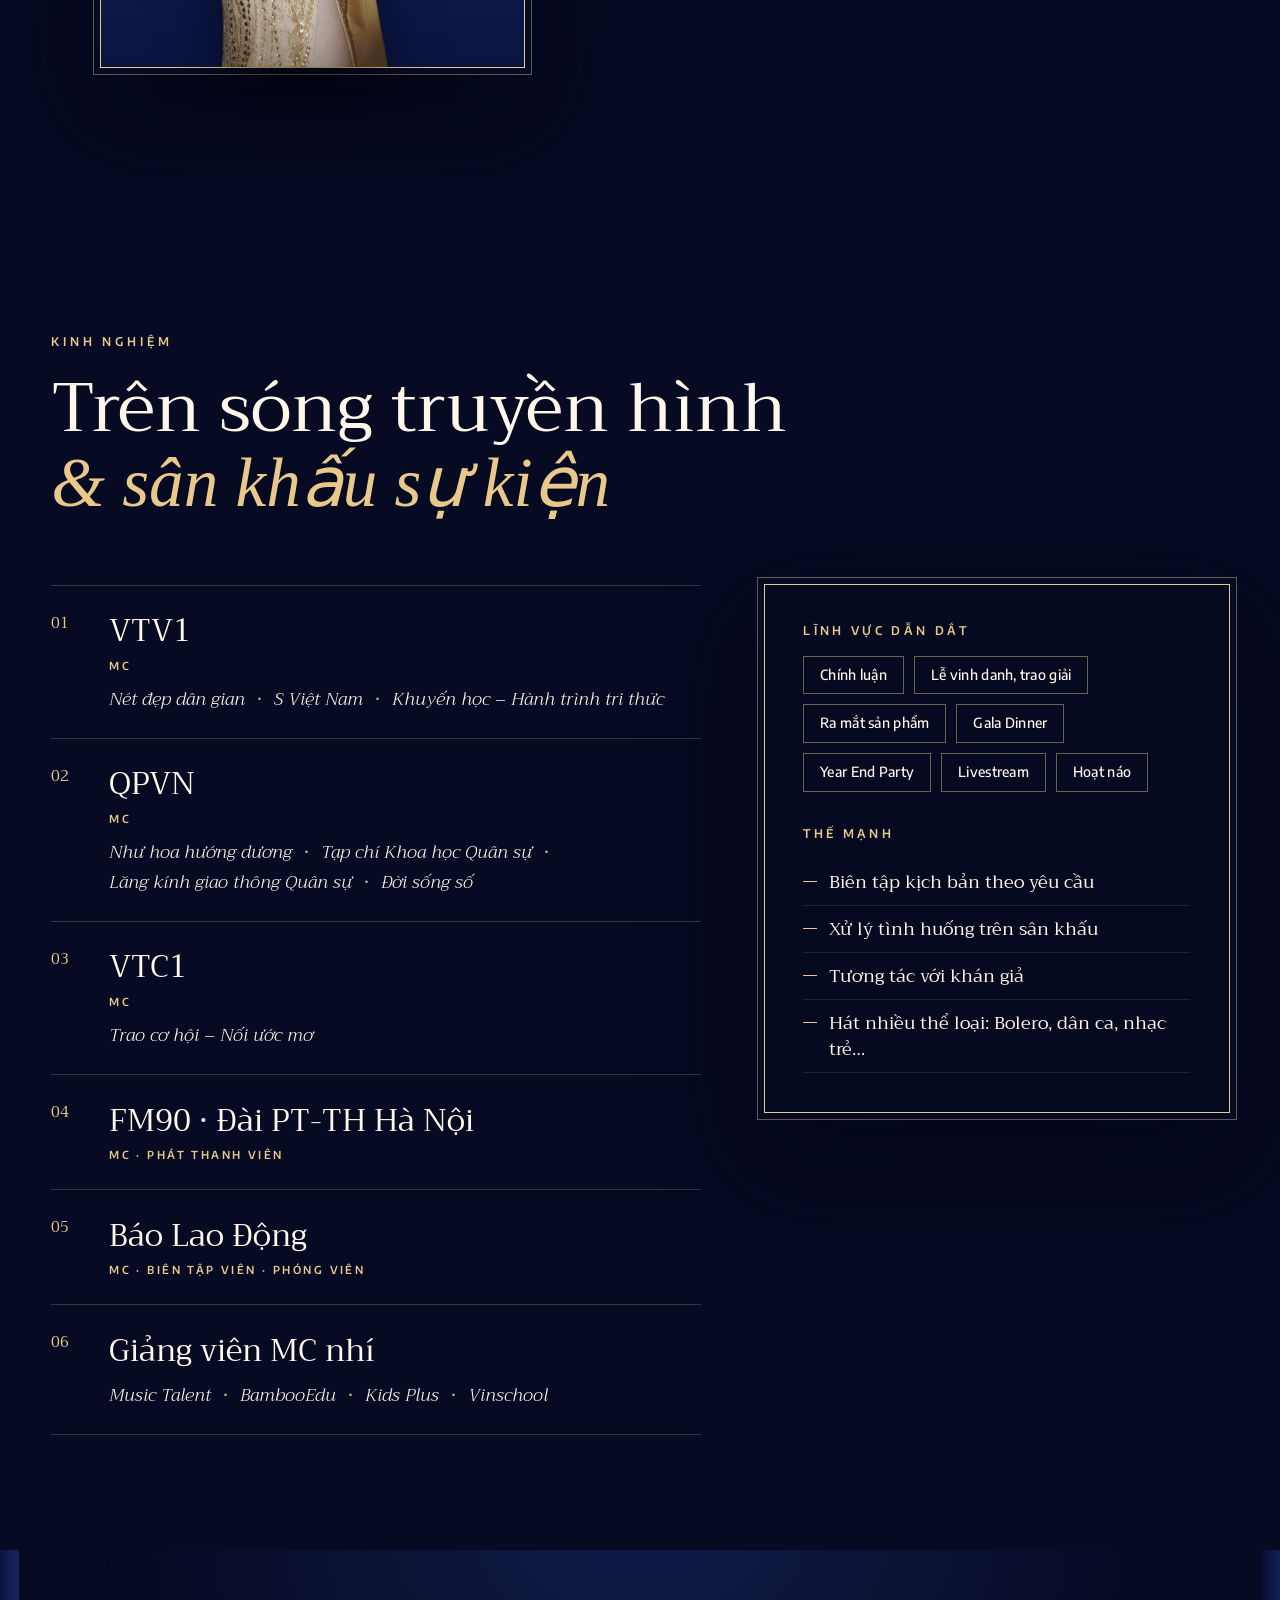
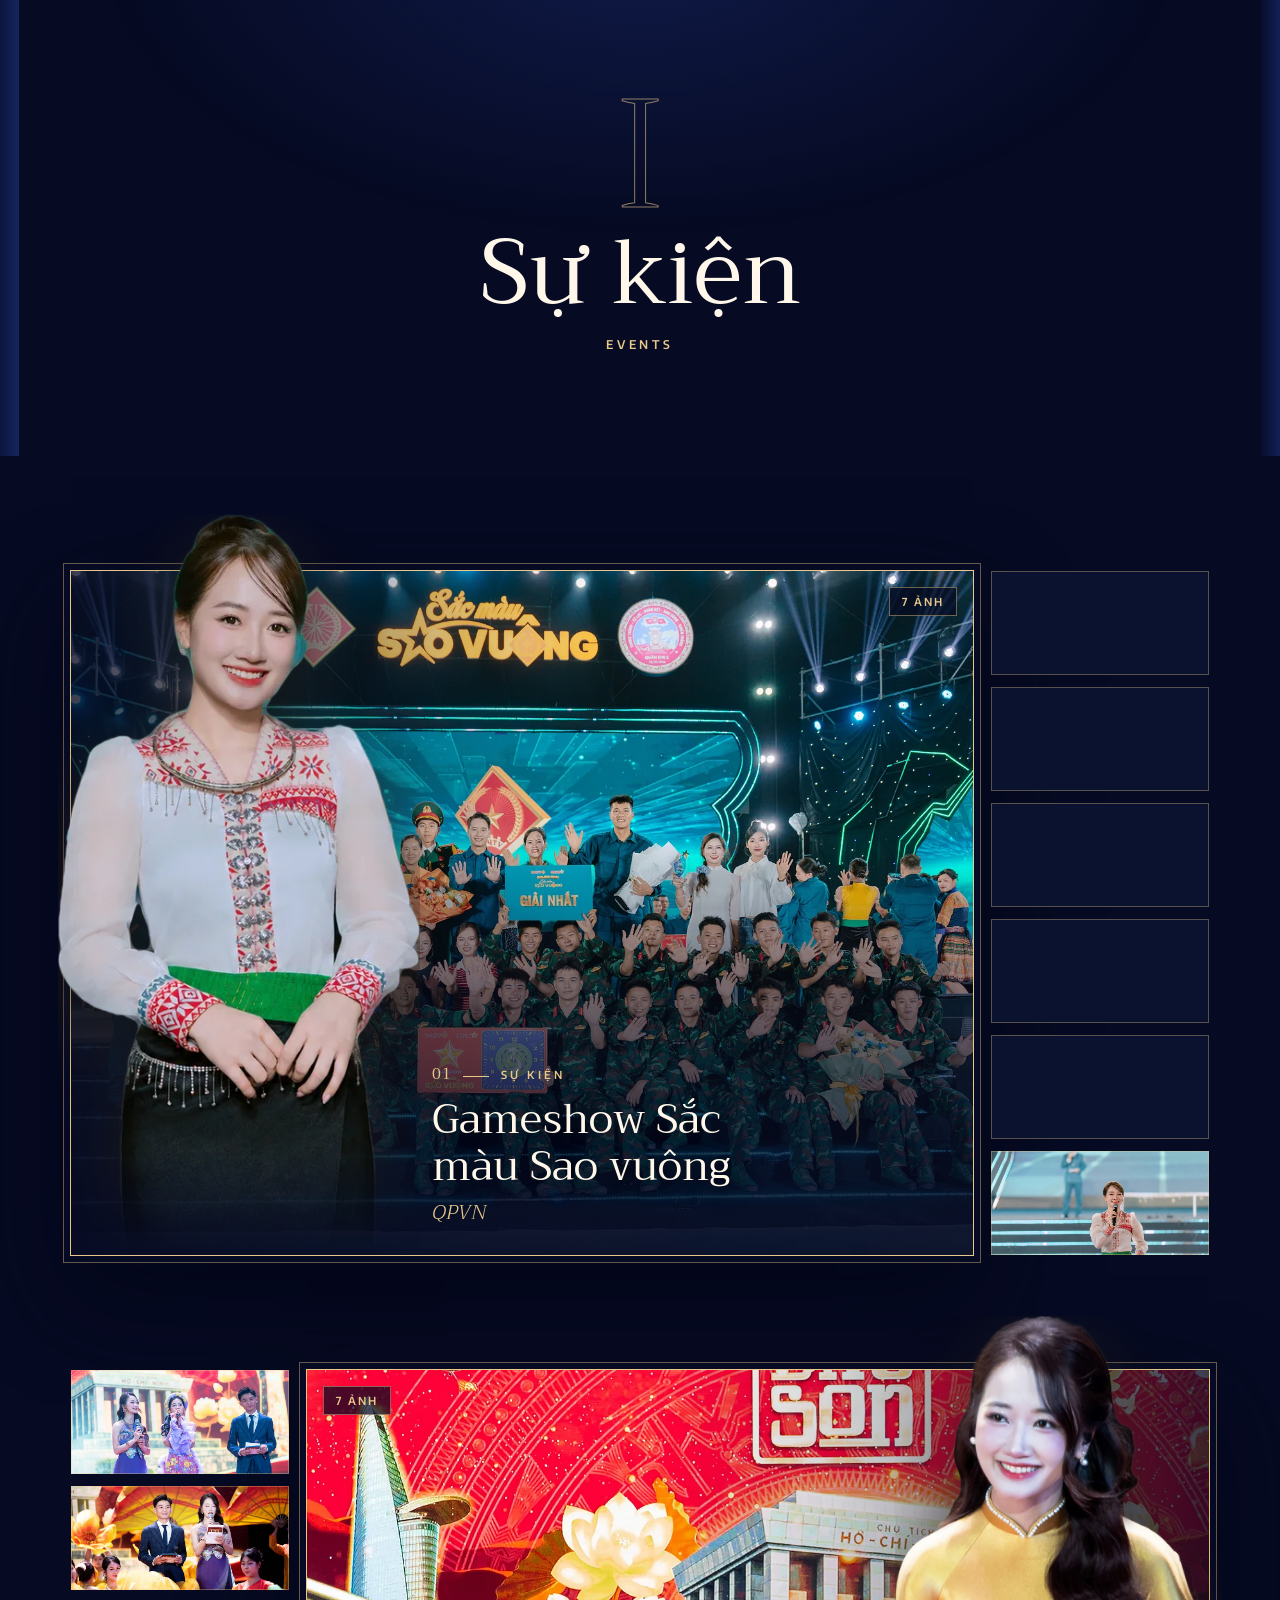
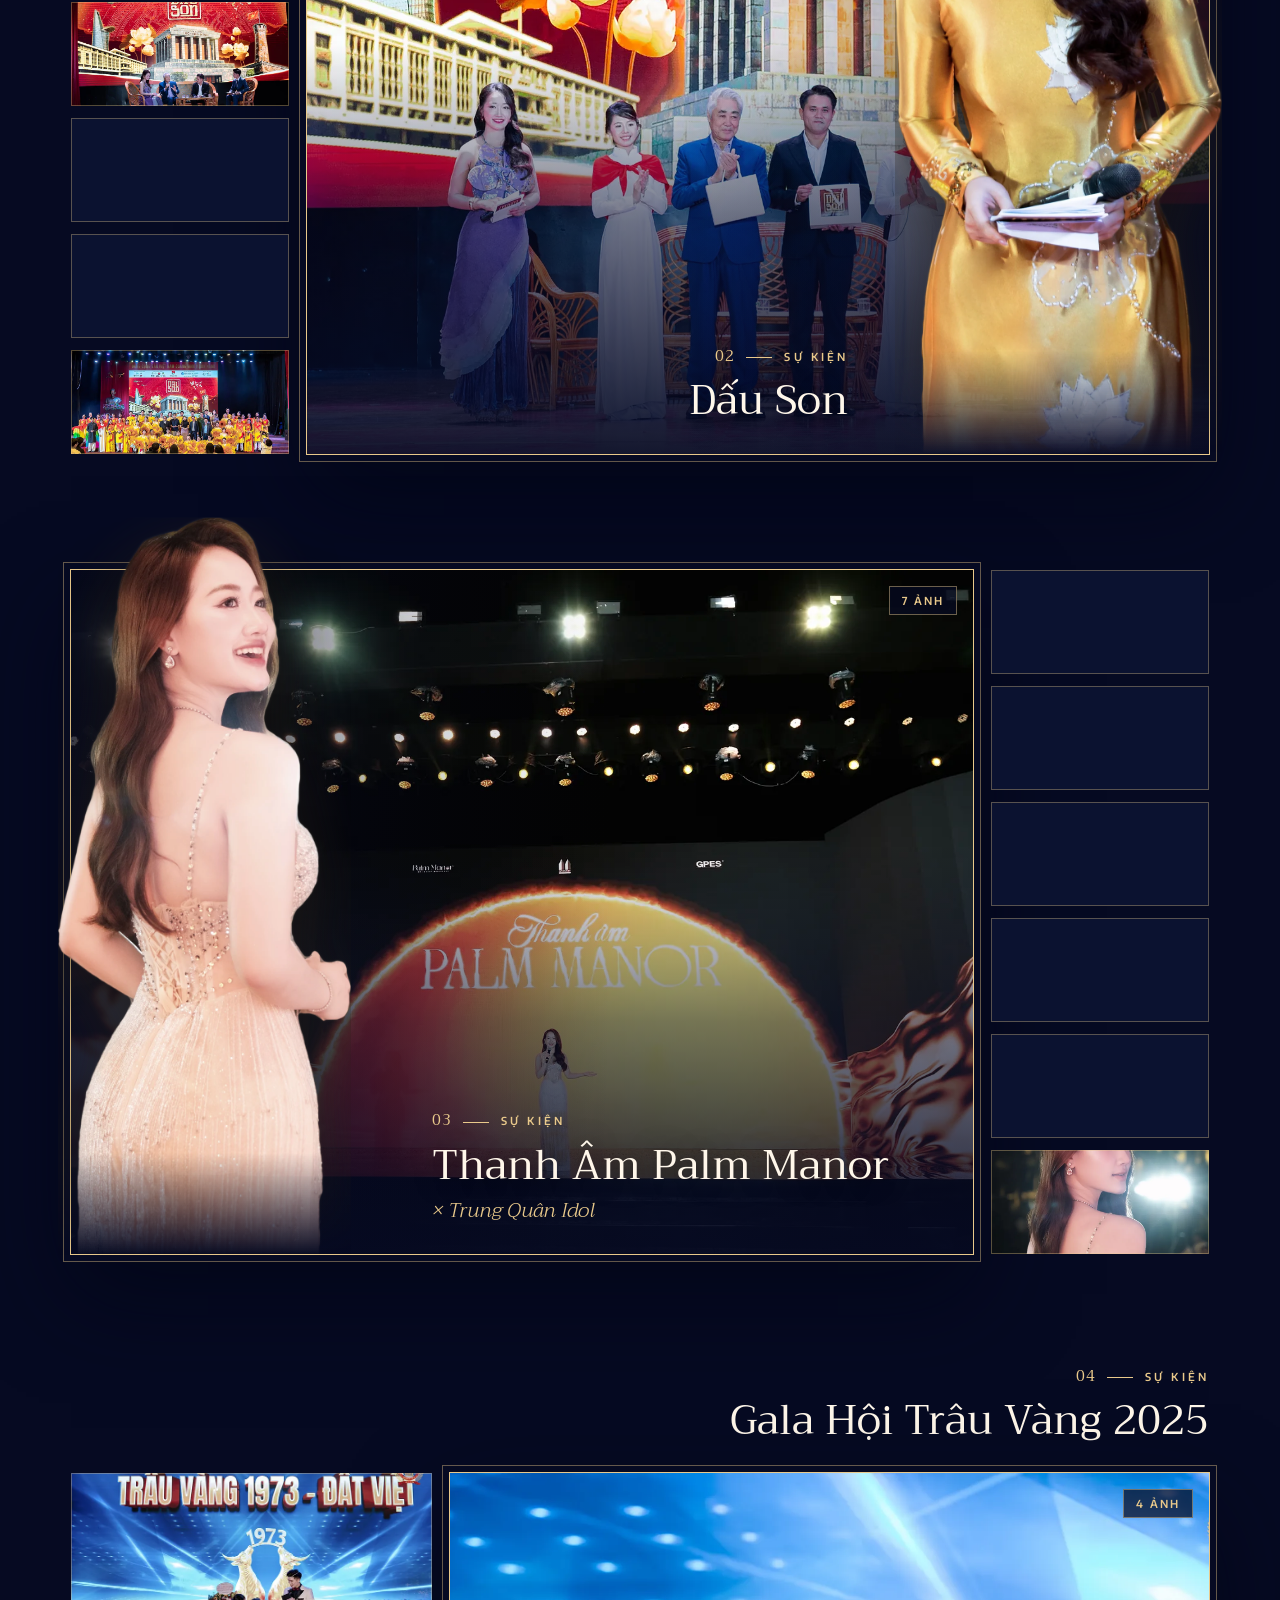
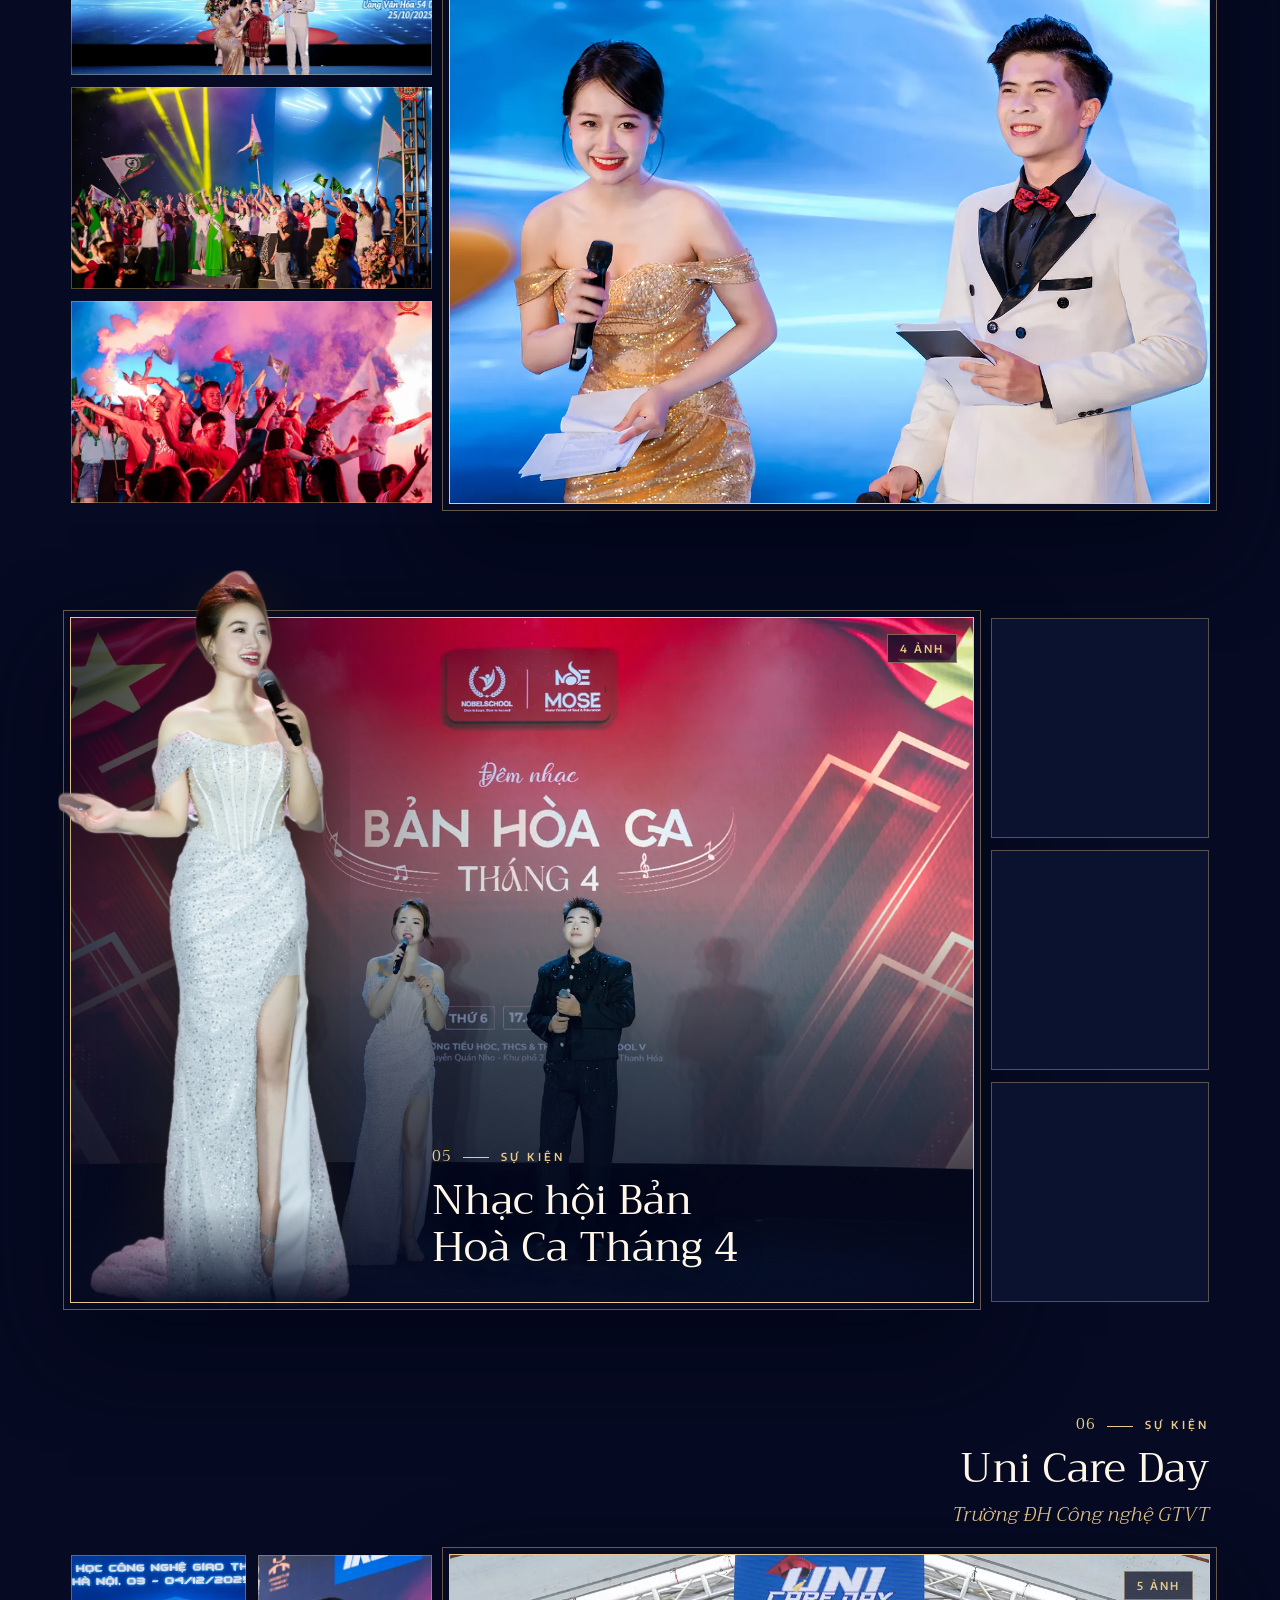
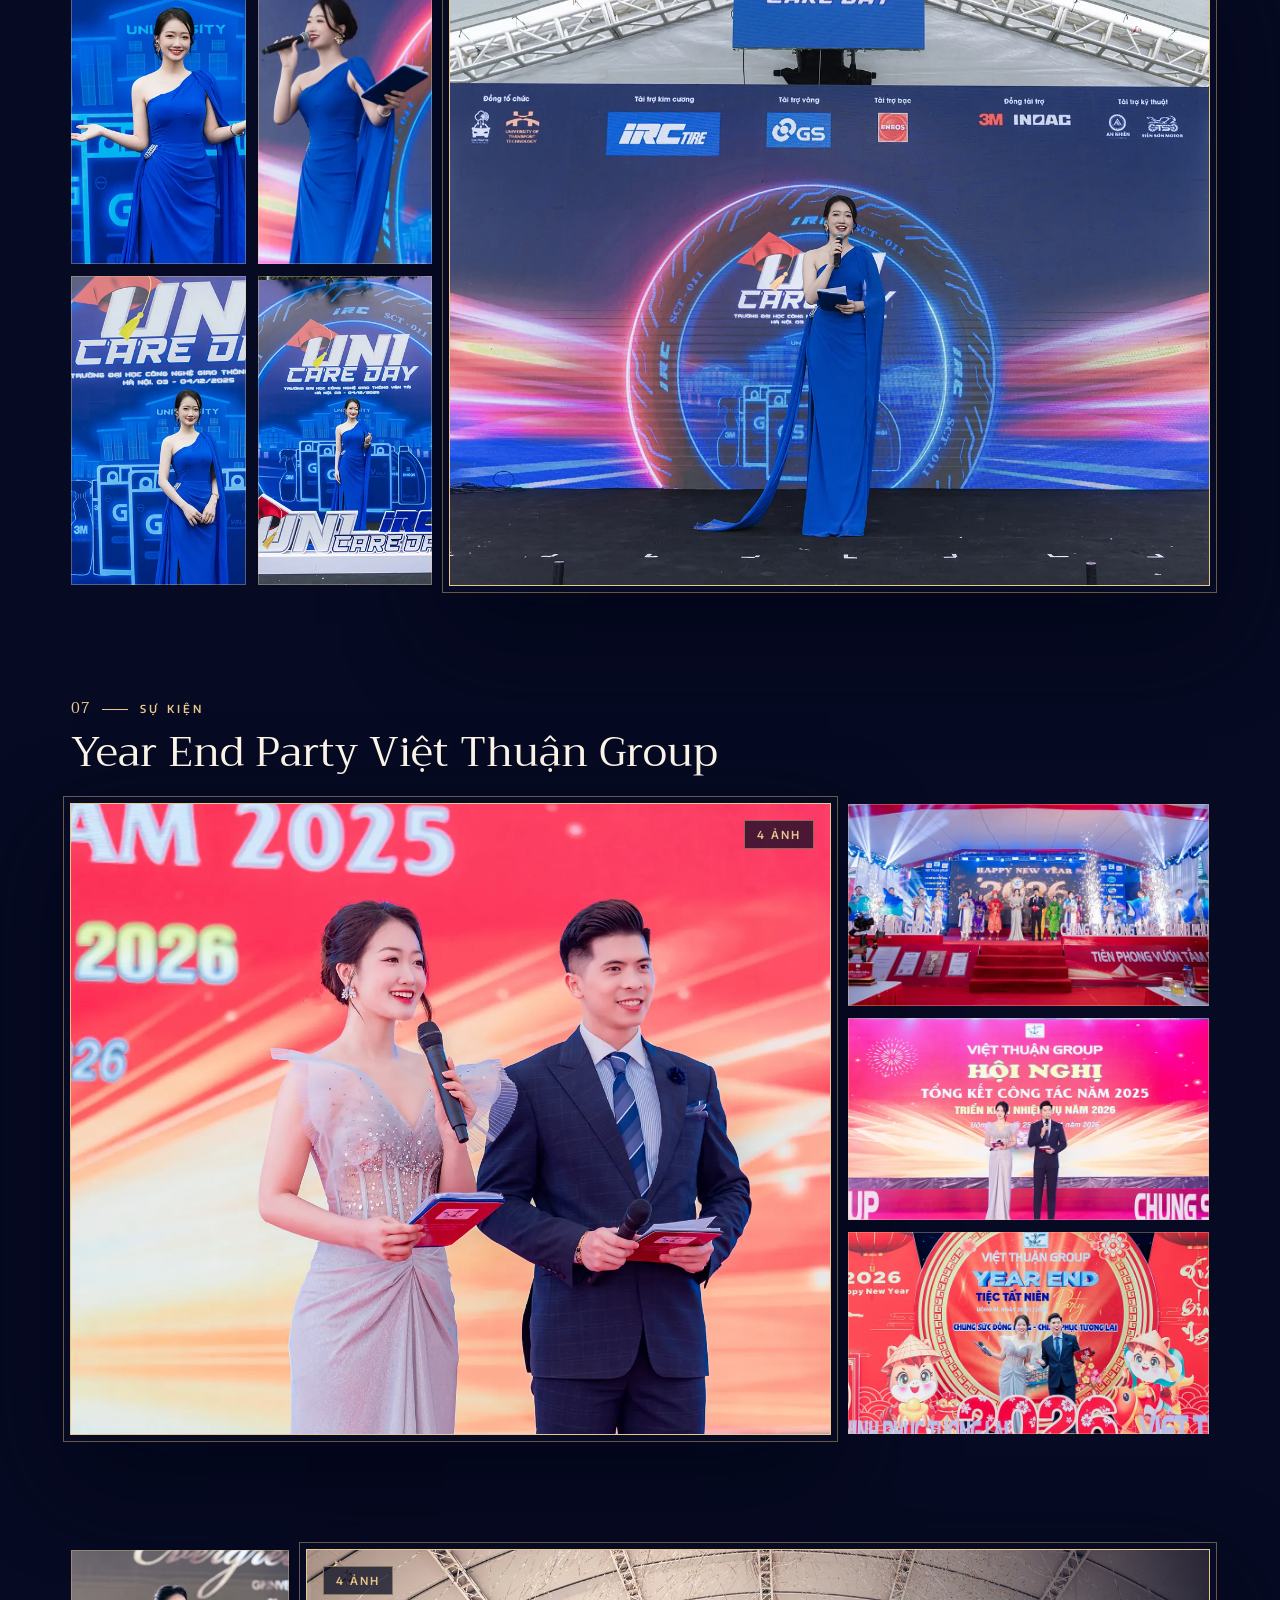
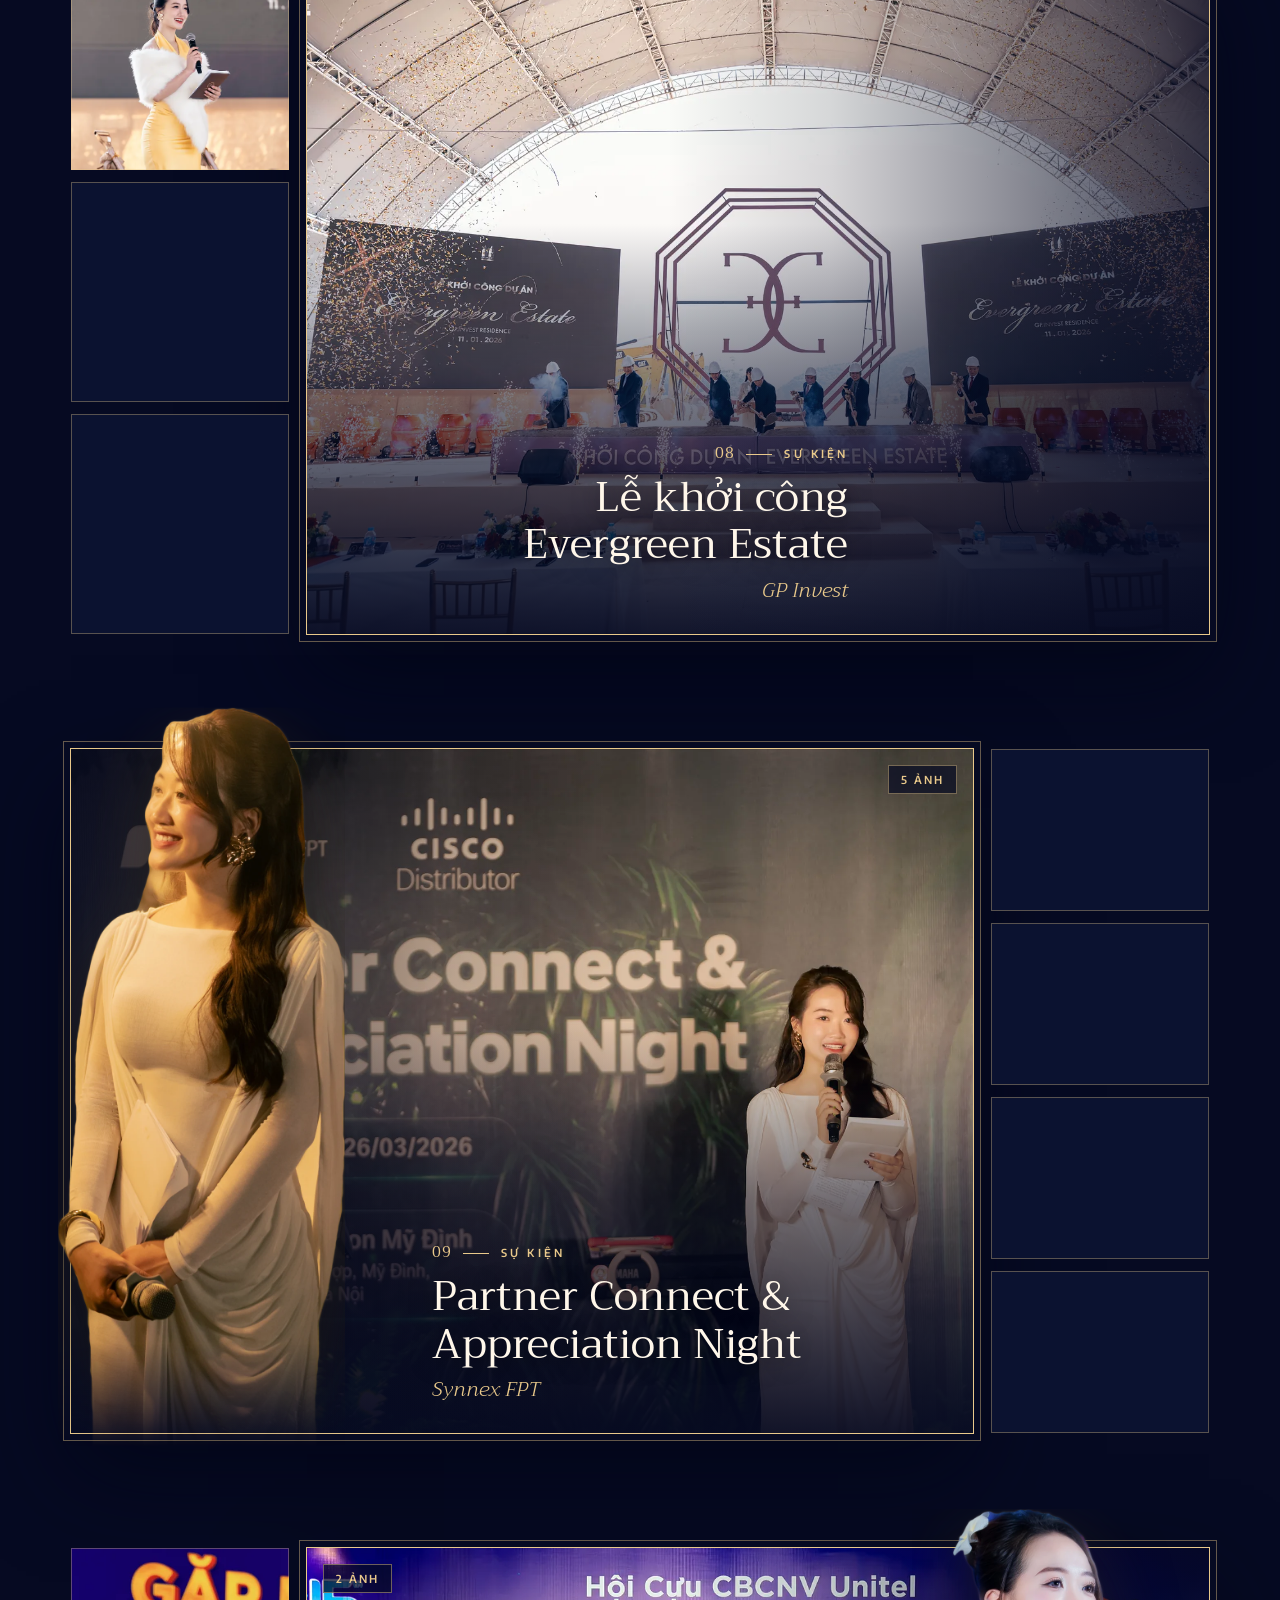
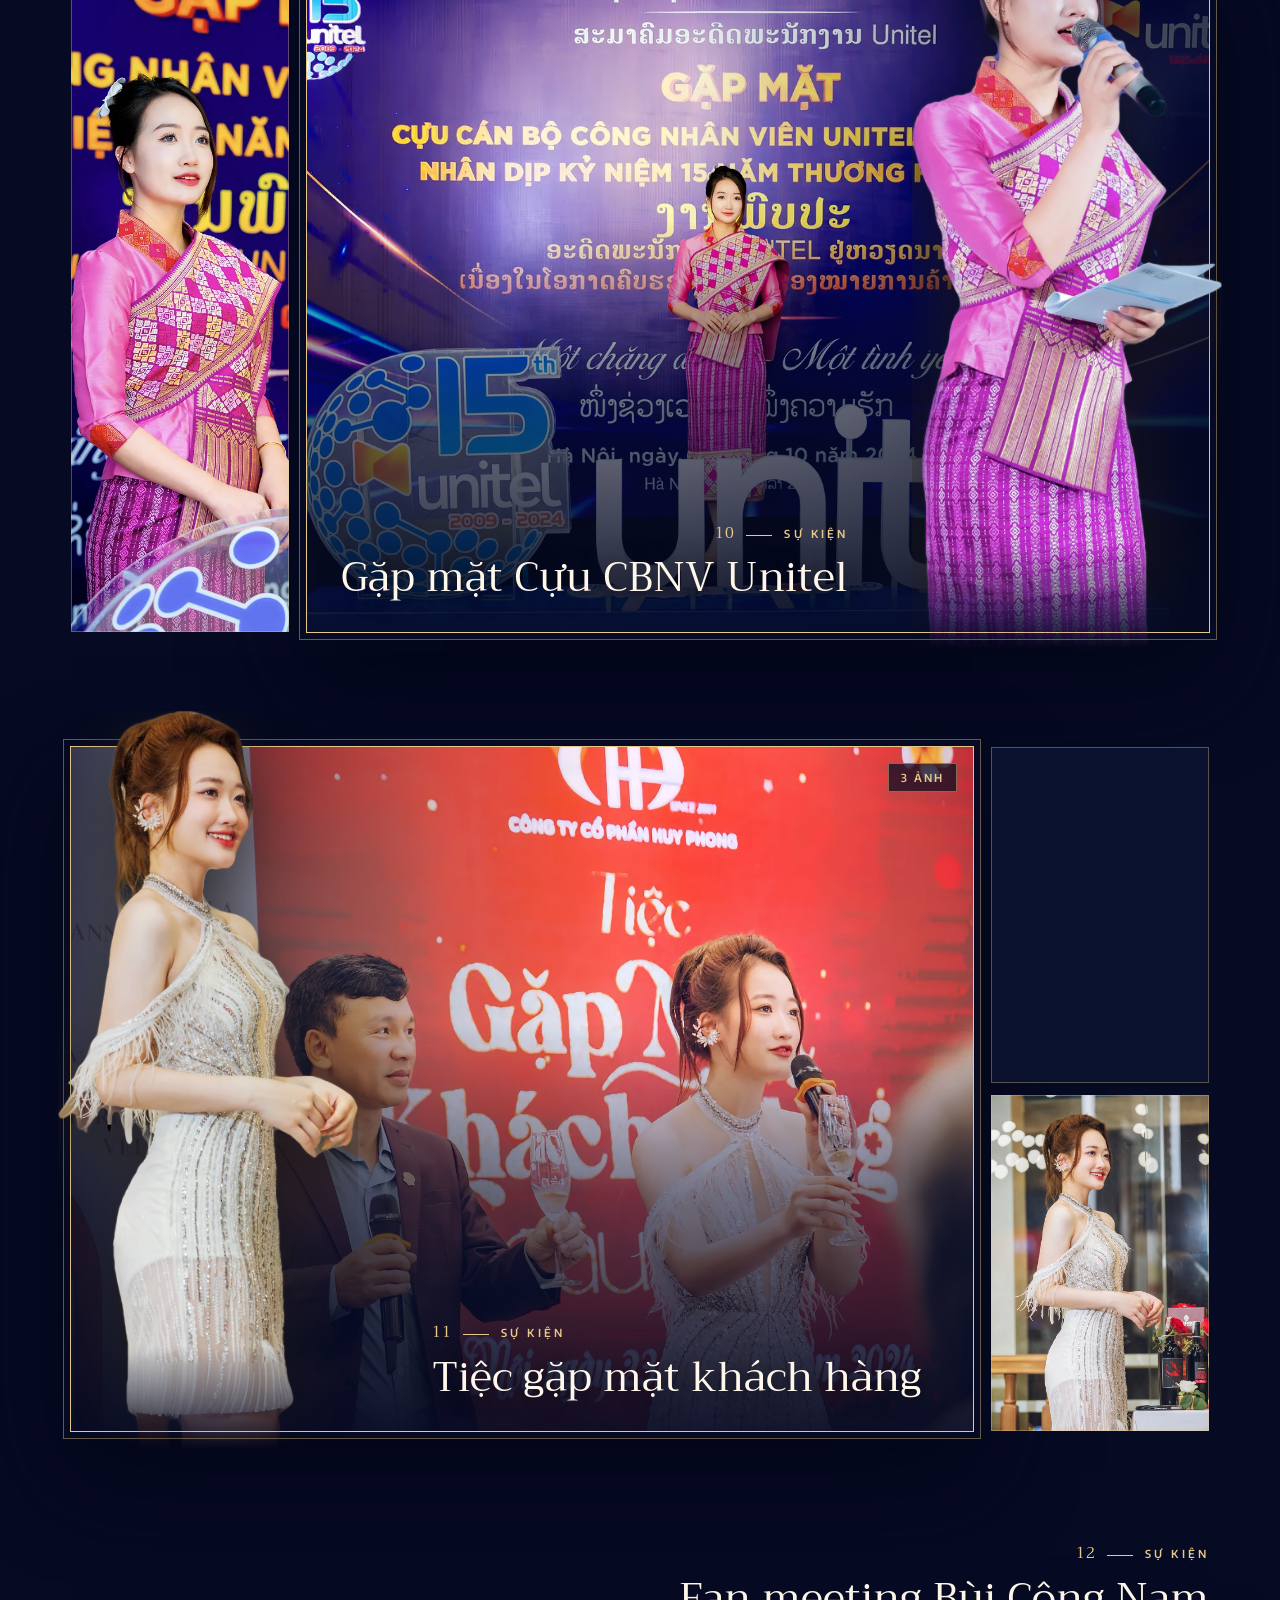
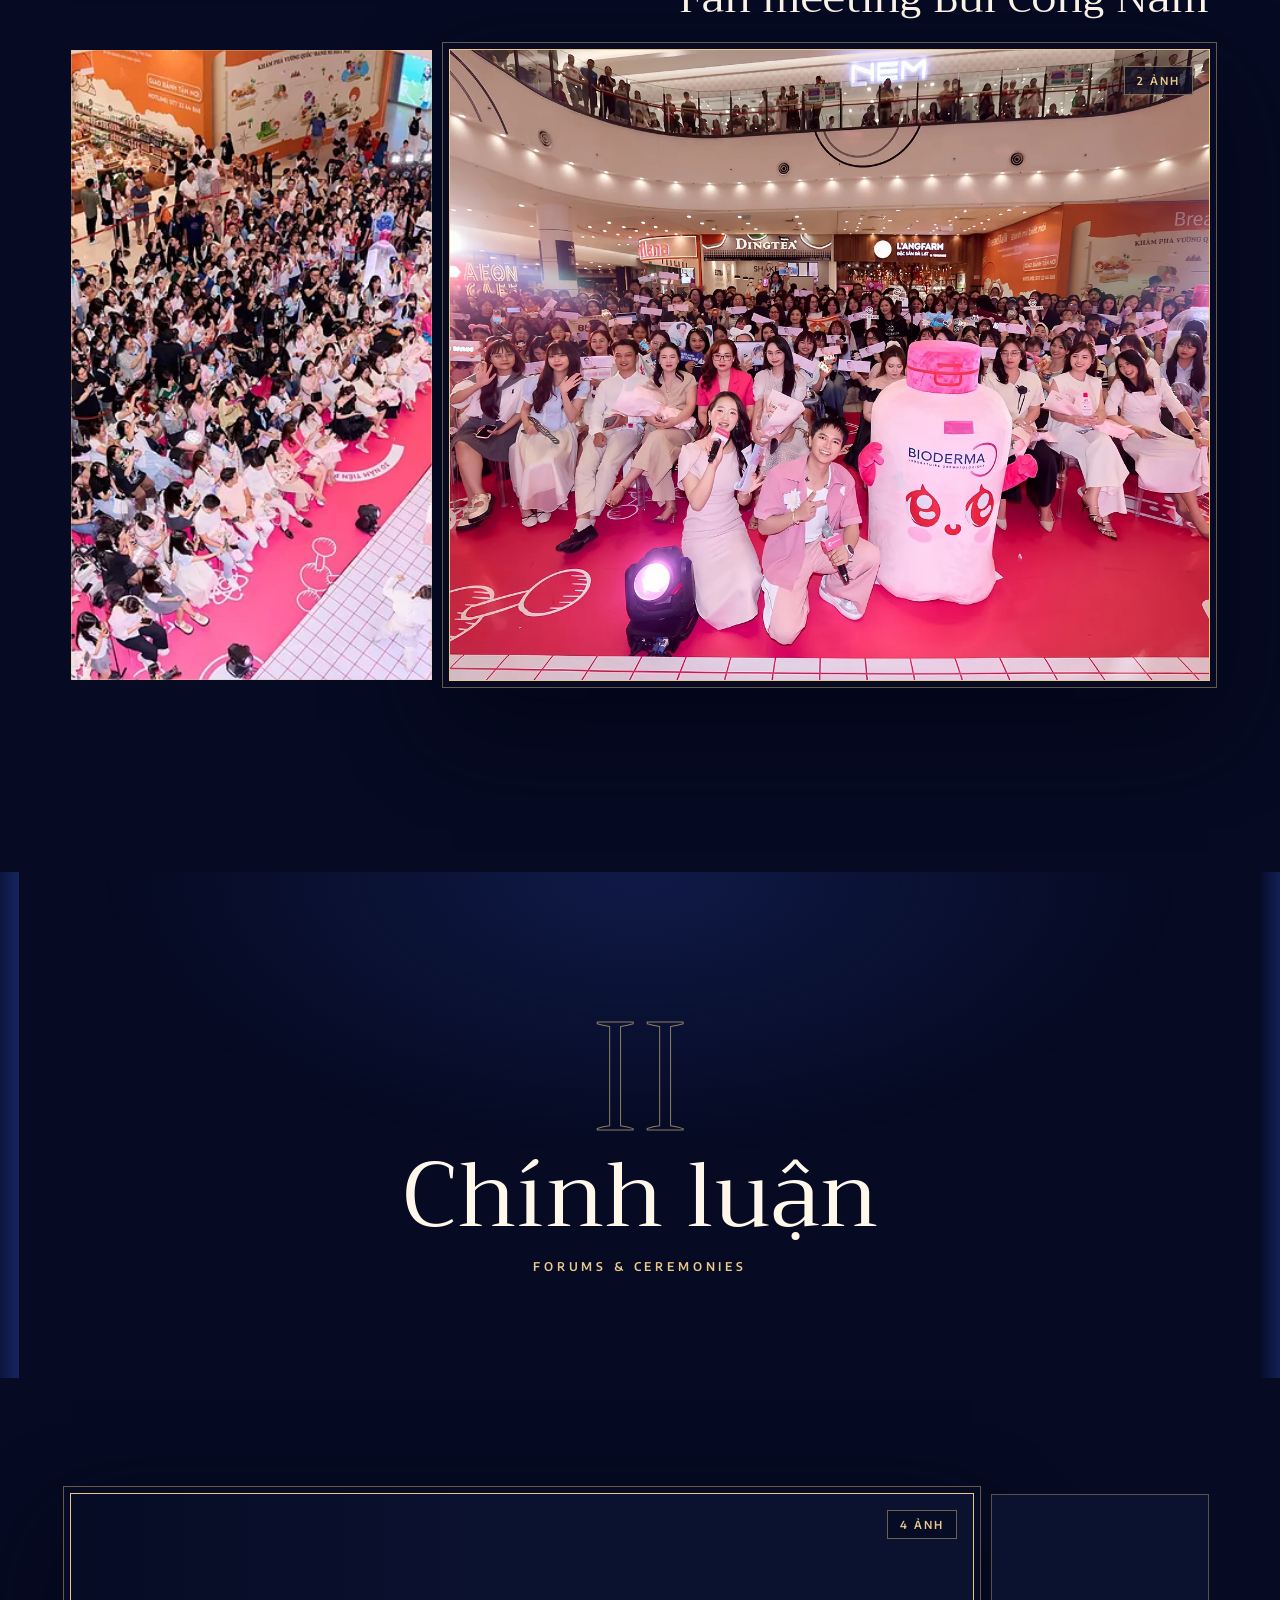
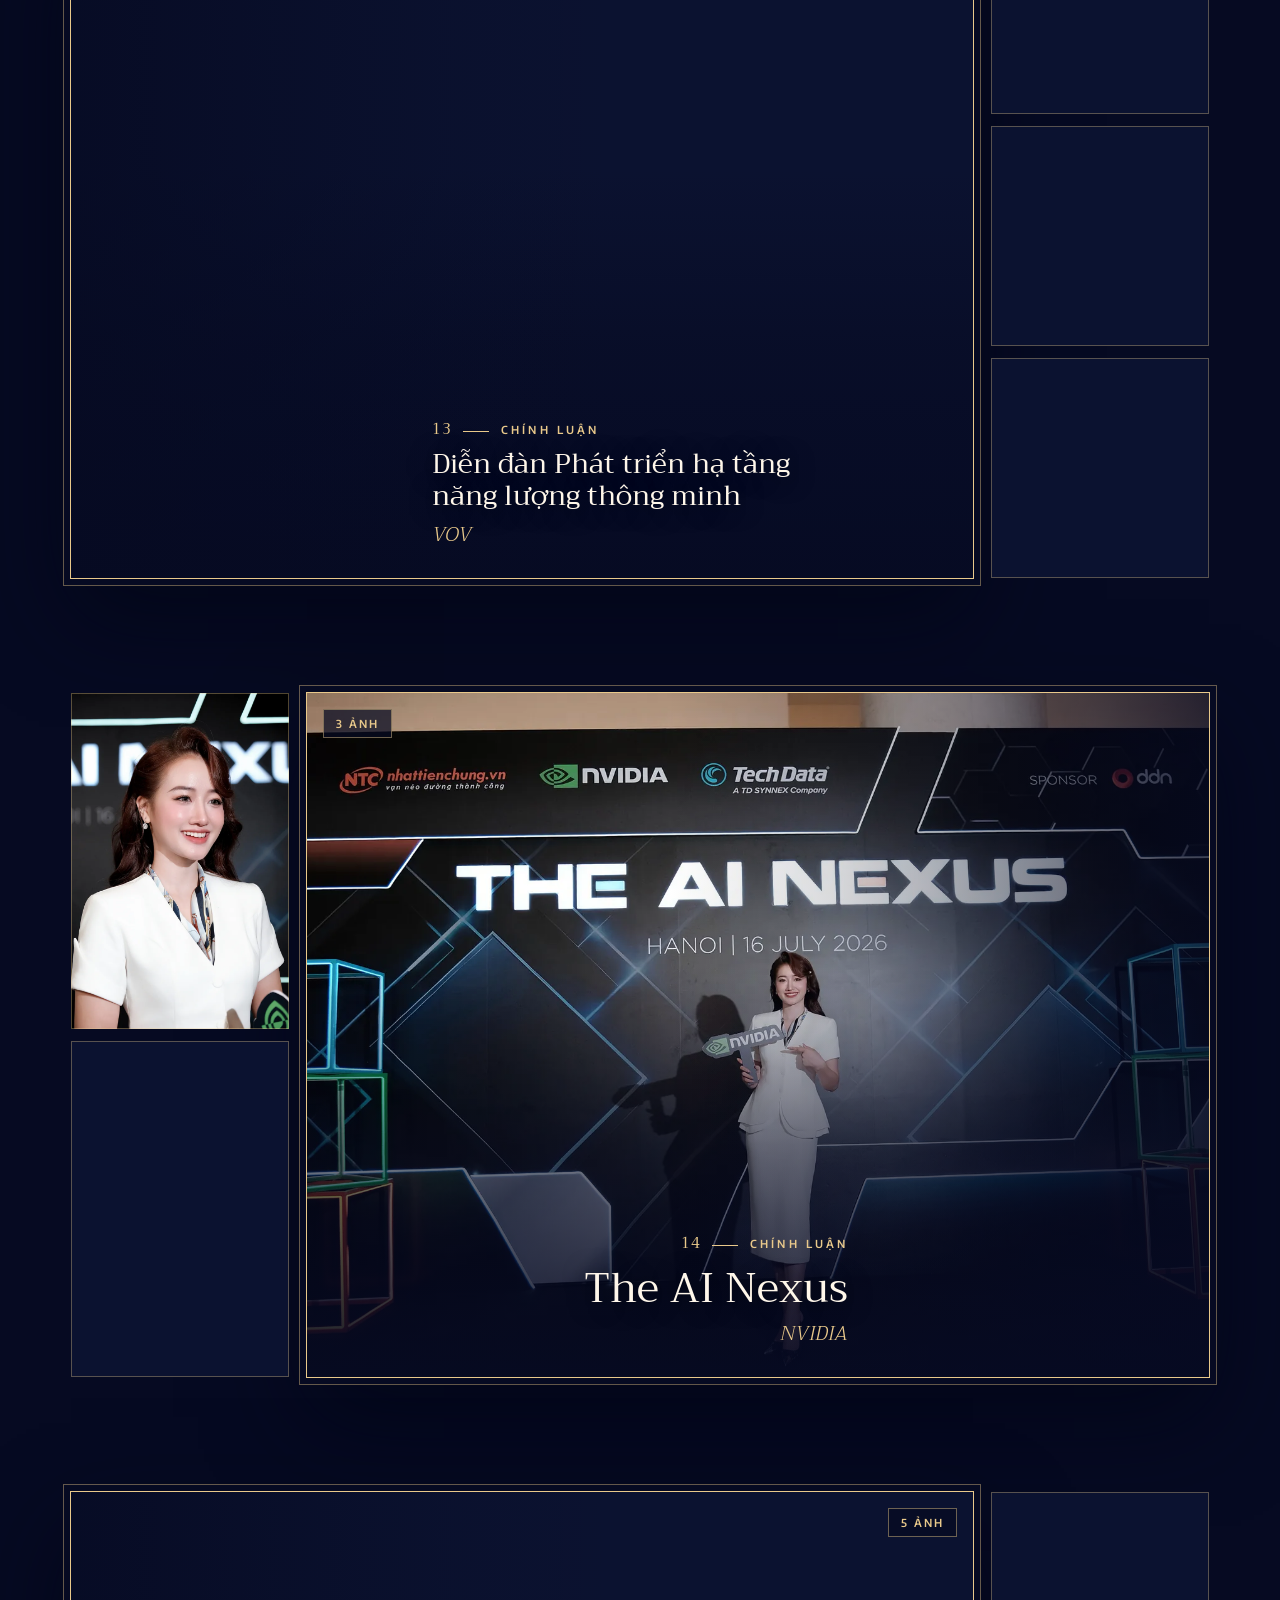
==== commit b22a8515: "Rà soát bố cục chương trình: tên dưới ảnh trên điện thoại, đổi ảnh chính 3 khối Co-Authored-By: Clau" ====
--- a/index.html
+++ b/index.html
@@ -14,7 +14,7 @@
 <link rel="preconnect" href="https://fonts.gstatic.com" crossorigin>
 <link href="https://fonts.googleapis.com/css2?family=Trirong:ital,wght@0,300;0,400;0,500;0,600;1,300;1,400&family=Encode+Sans:wght@400;500;600&display=swap&subset=vietnamese" rel="stylesheet">
 <link rel="preload" as="image" href="assets/cutouts/hero-sm.webp" imagesrcset="assets/cutouts/hero-sm.webp 340w, assets/cutouts/hero.webp 764w" imagesizes="(max-width: 760px) 90vw, 40vw">
-<link rel="stylesheet" href="style.css?v=071f4e95">
+<link rel="stylesheet" href="style.css?v=fb7a02bc">
 <script>document.documentElement.classList.add('js');setTimeout(function(){if(!window.__tl)document.documentElement.classList.remove('js')},4000)</script>
 </head>
 <body>
@@ -141,8 +141,8 @@
     
   </header>
   <div class="pg-mosaic" data-count="3">
-    <div class="pg-frame"><button class="pg-main" type="button" data-full="assets/img/gala-trau-vang/ha-0743-1600.webp" data-w="1600" data-h="1067" data-alt="MC Thuỳ Linh dẫn chương trình Gala Hội Trâu Vàng 2025 – toàn cảnh" aria-label="Xem ảnh lớn Gala Hội Trâu Vàng 2025"><img class="" src="assets/img/gala-trau-vang/ha-0743-800.webp" srcset="assets/img/gala-trau-vang/ha-0743-800.webp 800w, assets/img/gala-trau-vang/ha-0743-1600.webp 1600w" sizes="(max-width: 760px) 100vw, 70vw" width="1600" height="1067" loading="lazy" decoding="async" alt="MC Thuỳ Linh dẫn chương trình Gala Hội Trâu Vàng 2025 – toàn cảnh"></button><span class="pg-count" aria-hidden="true">4 ảnh</span></div>
-    <div class="pg-thumbs"><button class="pg-thumb" type="button" data-full="assets/img/gala-trau-vang/quality-restoration-20251205111435130-1600.webp" data-w="1600" data-h="1049" data-alt="Gala Hội Trâu Vàng 2025 – ảnh 2" aria-label="Xem ảnh 2 của Gala Hội Trâu Vàng 2025"><img class="" src="assets/img/gala-trau-vang/quality-restoration-20251205111435130-800.webp" srcset="assets/img/gala-trau-vang/quality-restoration-20251205111435130-800.webp 800w, assets/img/gala-trau-vang/quality-restoration-20251205111435130-1600.webp 1600w" sizes="(max-width: 760px) 42vw, 220px" width="1600" height="1049" loading="lazy" decoding="async" alt=""></button><button class="pg-thumb" type="button" data-full="assets/img/gala-trau-vang/img-7057-1600.webp" data-w="1600" data-h="1066" data-alt="Gala Hội Trâu Vàng 2025 – ảnh 3" aria-label="Xem ảnh 3 của Gala Hội Trâu Vàng 2025"><img class="" src="assets/img/gala-trau-vang/img-7057-800.webp" srcset="assets/img/gala-trau-vang/img-7057-800.webp 800w, assets/img/gala-trau-vang/img-7057-1600.webp 1600w" sizes="(max-width: 760px) 42vw, 220px" width="1600" height="1066" loading="lazy" decoding="async" alt=""></button><button class="pg-thumb" type="button" data-full="assets/img/gala-trau-vang/ha-0738-1600.webp" data-w="1600" data-h="1067" data-alt="Gala Hội Trâu Vàng 2025 – ảnh 4" aria-label="Xem ảnh 4 của Gala Hội Trâu Vàng 2025"><img class="" src="assets/img/gala-trau-vang/ha-0738-800.webp" srcset="assets/img/gala-trau-vang/ha-0738-800.webp 800w, assets/img/gala-trau-vang/ha-0738-1600.webp 1600w" sizes="(max-width: 760px) 42vw, 220px" width="1600" height="1067" loading="lazy" decoding="async" alt=""></button></div>
+    <div class="pg-frame"><button class="pg-main" type="button" data-full="assets/img/gala-trau-vang/quality-restoration-20251205111435130-1600.webp" data-w="1600" data-h="1049" data-alt="MC Thuỳ Linh dẫn chương trình Gala Hội Trâu Vàng 2025 – toàn cảnh" aria-label="Xem ảnh lớn Gala Hội Trâu Vàng 2025"><img class="" src="assets/img/gala-trau-vang/quality-restoration-20251205111435130-800.webp" srcset="assets/img/gala-trau-vang/quality-restoration-20251205111435130-800.webp 800w, assets/img/gala-trau-vang/quality-restoration-20251205111435130-1600.webp 1600w" sizes="(max-width: 760px) 100vw, 70vw" width="1600" height="1049" loading="lazy" decoding="async" alt="MC Thuỳ Linh dẫn chương trình Gala Hội Trâu Vàng 2025 – toàn cảnh"></button><span class="pg-count" aria-hidden="true">4 ảnh</span></div>
+    <div class="pg-thumbs"><button class="pg-thumb" type="button" data-full="assets/img/gala-trau-vang/img-7057-1600.webp" data-w="1600" data-h="1066" data-alt="Gala Hội Trâu Vàng 2025 – ảnh 2" aria-label="Xem ảnh 2 của Gala Hội Trâu Vàng 2025"><img class="" src="assets/img/gala-trau-vang/img-7057-800.webp" srcset="assets/img/gala-trau-vang/img-7057-800.webp 800w, assets/img/gala-trau-vang/img-7057-1600.webp 1600w" sizes="(max-width: 760px) 42vw, 220px" width="1600" height="1066" loading="lazy" decoding="async" alt=""></button><button class="pg-thumb" type="button" data-full="assets/img/gala-trau-vang/ha-0743-1600.webp" data-w="1600" data-h="1067" data-alt="Gala Hội Trâu Vàng 2025 – ảnh 3" aria-label="Xem ảnh 3 của Gala Hội Trâu Vàng 2025"><img class="" src="assets/img/gala-trau-vang/ha-0743-800.webp" srcset="assets/img/gala-trau-vang/ha-0743-800.webp 800w, assets/img/gala-trau-vang/ha-0743-1600.webp 1600w" sizes="(max-width: 760px) 42vw, 220px" width="1600" height="1067" loading="lazy" decoding="async" alt=""></button><button class="pg-thumb" type="button" data-full="assets/img/gala-trau-vang/ha-0738-1600.webp" data-w="1600" data-h="1067" data-alt="Gala Hội Trâu Vàng 2025 – ảnh 4" aria-label="Xem ảnh 4 của Gala Hội Trâu Vàng 2025"><img class="" src="assets/img/gala-trau-vang/ha-0738-800.webp" srcset="assets/img/gala-trau-vang/ha-0738-800.webp 800w, assets/img/gala-trau-vang/ha-0738-1600.webp 1600w" sizes="(max-width: 760px) 42vw, 220px" width="1600" height="1067" loading="lazy" decoding="async" alt=""></button></div>
   </div>
 </article>
 <article class="pg pg-cutout  reveal" id="ban-hoa-ca-thang-4" data-gallery="ban-hoa-ca-thang-4" data-title="Nhạc hội Bản Hoà Ca Tháng 4" aria-labelledby="t-ban-hoa-ca-thang-4">
@@ -175,9 +175,9 @@
     <h3 class="pg-title" id="t-viet-thuan-group">Year End Party Việt Thuận Group</h3>
     
   </header>
-  <div class="pg-mosaic" data-count="4">
-    <div class="pg-frame"><button class="pg-main" type="button" data-full="assets/img/viet-thuan-group/img-0404-1600.webp" data-w="1600" data-h="1077" data-alt="MC Thuỳ Linh dẫn chương trình Year End Party Việt Thuận Group – toàn cảnh" aria-label="Xem ảnh lớn Year End Party Việt Thuận Group"><img class="" src="assets/img/viet-thuan-group/img-0404-800.webp" srcset="assets/img/viet-thuan-group/img-0404-800.webp 800w, assets/img/viet-thuan-group/img-0404-1600.webp 1600w" sizes="(max-width: 760px) 100vw, 70vw" width="1600" height="1077" loading="lazy" decoding="async" alt="MC Thuỳ Linh dẫn chương trình Year End Party Việt Thuận Group – toàn cảnh"></button><span class="pg-count" aria-hidden="true">5 ảnh</span></div>
-    <div class="pg-thumbs"><button class="pg-thumb" type="button" data-full="assets/img/viet-thuan-group/img-0408-1600.webp" data-w="1600" data-h="1090" data-alt="Year End Party Việt Thuận Group – ảnh 2" aria-label="Xem ảnh 2 của Year End Party Việt Thuận Group"><img class="" src="assets/img/viet-thuan-group/img-0408-800.webp" srcset="assets/img/viet-thuan-group/img-0408-800.webp 800w, assets/img/viet-thuan-group/img-0408-1600.webp 1600w" sizes="(max-width: 760px) 42vw, 220px" width="1600" height="1090" loading="lazy" decoding="async" alt=""></button><button class="pg-thumb" type="button" data-full="assets/img/viet-thuan-group/img-0402-1600.webp" data-w="1600" data-h="1090" data-alt="Year End Party Việt Thuận Group – ảnh 3" aria-label="Xem ảnh 3 của Year End Party Việt Thuận Group"><img class="" src="assets/img/viet-thuan-group/img-0402-800.webp" srcset="assets/img/viet-thuan-group/img-0402-800.webp 800w, assets/img/viet-thuan-group/img-0402-1600.webp 1600w" sizes="(max-width: 760px) 42vw, 220px" width="1600" height="1090" loading="lazy" decoding="async" alt=""></button><button class="pg-thumb" type="button" data-full="assets/img/viet-thuan-group/img-0403-1600.webp" data-w="1600" data-h="1072" data-alt="Year End Party Việt Thuận Group – ảnh 4" aria-label="Xem ảnh 4 của Year End Party Việt Thuận Group"><img class="" src="assets/img/viet-thuan-group/img-0403-800.webp" srcset="assets/img/viet-thuan-group/img-0403-800.webp 800w, assets/img/viet-thuan-group/img-0403-1600.webp 1600w" sizes="(max-width: 760px) 42vw, 220px" width="1600" height="1072" loading="lazy" decoding="async" alt=""></button><button class="pg-thumb" type="button" data-full="assets/img/viet-thuan-group/img-0407-1600.webp" data-w="1600" data-h="1077" data-alt="Year End Party Việt Thuận Group – ảnh 5" aria-label="Xem ảnh 5 của Year End Party Việt Thuận Group"><img class="" src="assets/img/viet-thuan-group/img-0407-800.webp" srcset="assets/img/viet-thuan-group/img-0407-800.webp 800w, assets/img/viet-thuan-group/img-0407-1600.webp 1600w" sizes="(max-width: 760px) 42vw, 220px" width="1600" height="1077" loading="lazy" decoding="async" alt=""></button></div>
+  <div class="pg-mosaic" data-count="3">
+    <div class="pg-frame"><button class="pg-main" type="button" data-full="assets/img/viet-thuan-group/img-0408-1600.webp" data-w="1600" data-h="1090" data-alt="MC Thuỳ Linh dẫn chương trình Year End Party Việt Thuận Group – toàn cảnh" aria-label="Xem ảnh lớn Year End Party Việt Thuận Group"><img class="" src="assets/img/viet-thuan-group/img-0408-800.webp" srcset="assets/img/viet-thuan-group/img-0408-800.webp 800w, assets/img/viet-thuan-group/img-0408-1600.webp 1600w" sizes="(max-width: 760px) 100vw, 70vw" width="1600" height="1090" loading="lazy" decoding="async" alt="MC Thuỳ Linh dẫn chương trình Year End Party Việt Thuận Group – toàn cảnh"></button><span class="pg-count" aria-hidden="true">4 ảnh</span></div>
+    <div class="pg-thumbs"><button class="pg-thumb" type="button" data-full="assets/img/viet-thuan-group/img-0404-1600.webp" data-w="1600" data-h="1077" data-alt="Year End Party Việt Thuận Group – ảnh 2" aria-label="Xem ảnh 2 của Year End Party Việt Thuận Group"><img class="" src="assets/img/viet-thuan-group/img-0404-800.webp" srcset="assets/img/viet-thuan-group/img-0404-800.webp 800w, assets/img/viet-thuan-group/img-0404-1600.webp 1600w" sizes="(max-width: 760px) 42vw, 220px" width="1600" height="1077" loading="lazy" decoding="async" alt=""></button><button class="pg-thumb" type="button" data-full="assets/img/viet-thuan-group/img-0402-1600.webp" data-w="1600" data-h="1090" data-alt="Year End Party Việt Thuận Group – ảnh 3" aria-label="Xem ảnh 3 của Year End Party Việt Thuận Group"><img class="" src="assets/img/viet-thuan-group/img-0402-800.webp" srcset="assets/img/viet-thuan-group/img-0402-800.webp 800w, assets/img/viet-thuan-group/img-0402-1600.webp 1600w" sizes="(max-width: 760px) 42vw, 220px" width="1600" height="1090" loading="lazy" decoding="async" alt=""></button><button class="pg-thumb" type="button" data-full="assets/img/viet-thuan-group/img-0407-1600.webp" data-w="1600" data-h="1077" data-alt="Year End Party Việt Thuận Group – ảnh 4" aria-label="Xem ảnh 4 của Year End Party Việt Thuận Group"><img class="" src="assets/img/viet-thuan-group/img-0407-800.webp" srcset="assets/img/viet-thuan-group/img-0407-800.webp 800w, assets/img/viet-thuan-group/img-0407-1600.webp 1600w" sizes="(max-width: 760px) 42vw, 220px" width="1600" height="1077" loading="lazy" decoding="async" alt=""></button></div>
   </div>
 </article>
 <article class="pg pg-cutout is-right reveal" id="evergreen-estate" data-gallery="evergreen-estate" data-title="Lễ khởi công Evergreen Estate" aria-labelledby="t-evergreen-estate">
@@ -215,9 +215,9 @@
       <h3 class="pg-title" id="t-unitel">Gặp mặt Cựu CBNV Unitel</h3>
       
     </header>
-    <span class="pg-count" aria-hidden="true">3 ảnh</span>
-  </div>
-  <div class="pg-thumbs" data-count="2"><button class="pg-thumb" type="button" data-full="assets/img/unitel/img-9803-1600.webp" data-w="1600" data-h="2385" data-alt="Gặp mặt Cựu CBNV Unitel – ảnh 2" aria-label="Xem ảnh 2 của Gặp mặt Cựu CBNV Unitel"><img class="" src="assets/img/unitel/img-9803-800.webp" srcset="assets/img/unitel/img-9803-800.webp 800w, assets/img/unitel/img-9803-1600.webp 1600w" sizes="(max-width: 760px) 42vw, 220px" width="1600" height="2385" loading="lazy" decoding="async" alt=""></button><button class="pg-thumb" type="button" data-full="assets/img/unitel/img-9804-1600.webp" data-w="1600" data-h="2428" data-alt="Gặp mặt Cựu CBNV Unitel – ảnh 3" aria-label="Xem ảnh 3 của Gặp mặt Cựu CBNV Unitel"><img class="" src="assets/img/unitel/img-9804-800.webp" srcset="assets/img/unitel/img-9804-800.webp 800w, assets/img/unitel/img-9804-1600.webp 1600w" sizes="(max-width: 760px) 42vw, 220px" width="1600" height="2428" loading="lazy" decoding="async" alt=""></button></div>
+    <span class="pg-count" aria-hidden="true">2 ảnh</span>
+  </div>
+  <div class="pg-thumbs" data-count="1"><button class="pg-thumb" type="button" data-full="assets/img/unitel/img-9803-1600.webp" data-w="1600" data-h="2385" data-alt="Gặp mặt Cựu CBNV Unitel – ảnh 2" aria-label="Xem ảnh 2 của Gặp mặt Cựu CBNV Unitel"><img class="" src="assets/img/unitel/img-9803-800.webp" srcset="assets/img/unitel/img-9803-800.webp 800w, assets/img/unitel/img-9803-1600.webp 1600w" sizes="(max-width: 760px) 42vw, 220px" width="1600" height="2385" loading="lazy" decoding="async" alt=""></button></div>
 </article>
 <article class="pg pg-cutout  reveal" id="tiec-gap-mat-khach-hang" data-gallery="tiec-gap-mat-khach-hang" data-title="Tiệc gặp mặt khách hàng" aria-labelledby="t-tiec-gap-mat-khach-hang">
   <div class="pg-stage">
@@ -239,8 +239,8 @@
     
   </header>
   <div class="pg-mosaic" data-count="1">
-    <div class="pg-frame"><button class="pg-main" type="button" data-full="assets/img/fan-meeting-bui-cong-nam/img-8347-1600.webp" data-w="1600" data-h="1066" data-alt="MC Thuỳ Linh dẫn chương trình Fan meeting Bùi Công Nam – toàn cảnh" aria-label="Xem ảnh lớn Fan meeting Bùi Công Nam"><img class="" src="assets/img/fan-meeting-bui-cong-nam/img-8347-800.webp" srcset="assets/img/fan-meeting-bui-cong-nam/img-8347-800.webp 800w, assets/img/fan-meeting-bui-cong-nam/img-8347-1600.webp 1600w" sizes="(max-width: 760px) 100vw, 70vw" width="1600" height="1066" loading="lazy" decoding="async" alt="MC Thuỳ Linh dẫn chương trình Fan meeting Bùi Công Nam – toàn cảnh"></button><span class="pg-count" aria-hidden="true">2 ảnh</span></div>
-    <div class="pg-thumbs"><button class="pg-thumb" type="button" data-full="assets/img/fan-meeting-bui-cong-nam/quality-restoration-20250616015822971-1600.webp" data-w="1600" data-h="1066" data-alt="Fan meeting Bùi Công Nam – ảnh 2" aria-label="Xem ảnh 2 của Fan meeting Bùi Công Nam"><img class="" src="assets/img/fan-meeting-bui-cong-nam/quality-restoration-20250616015822971-800.webp" srcset="assets/img/fan-meeting-bui-cong-nam/quality-restoration-20250616015822971-800.webp 800w, assets/img/fan-meeting-bui-cong-nam/quality-restoration-20250616015822971-1600.webp 1600w" sizes="(max-width: 760px) 42vw, 220px" width="1600" height="1066" loading="lazy" decoding="async" alt=""></button></div>
+    <div class="pg-frame"><button class="pg-main" type="button" data-full="assets/img/fan-meeting-bui-cong-nam/quality-restoration-20250616015822971-1600.webp" data-w="1600" data-h="1066" data-alt="MC Thuỳ Linh dẫn chương trình Fan meeting Bùi Công Nam – toàn cảnh" aria-label="Xem ảnh lớn Fan meeting Bùi Công Nam"><img class="" src="assets/img/fan-meeting-bui-cong-nam/quality-restoration-20250616015822971-800.webp" srcset="assets/img/fan-meeting-bui-cong-nam/quality-restoration-20250616015822971-800.webp 800w, assets/img/fan-meeting-bui-cong-nam/quality-restoration-20250616015822971-1600.webp 1600w" sizes="(max-width: 760px) 100vw, 70vw" width="1600" height="1066" loading="lazy" decoding="async" alt="MC Thuỳ Linh dẫn chương trình Fan meeting Bùi Công Nam – toàn cảnh"></button><span class="pg-count" aria-hidden="true">2 ảnh</span></div>
+    <div class="pg-thumbs"><button class="pg-thumb" type="button" data-full="assets/img/fan-meeting-bui-cong-nam/img-8347-1600.webp" data-w="1600" data-h="1066" data-alt="Fan meeting Bùi Công Nam – ảnh 2" aria-label="Xem ảnh 2 của Fan meeting Bùi Công Nam"><img class="" src="assets/img/fan-meeting-bui-cong-nam/img-8347-800.webp" srcset="assets/img/fan-meeting-bui-cong-nam/img-8347-800.webp 800w, assets/img/fan-meeting-bui-cong-nam/img-8347-1600.webp 1600w" sizes="(max-width: 760px) 42vw, 220px" width="1600" height="1066" loading="lazy" decoding="async" alt=""></button></div>
   </div>
 </article></div>
 </section>
@@ -257,7 +257,7 @@
     <img class="pg-cut" src="assets/cutouts/vov-sm.webp" srcset="assets/cutouts/vov-sm.webp 347w, assets/cutouts/vov.webp 781w" sizes="(max-width: 760px) 46vw, 30vw" width="781" height="1800" loading="lazy" decoding="async" alt="" aria-hidden="true">
     <header class="pg-cap">
       <p class="pg-kicker"><span class="pg-num">13</span><span class="pg-ch">Chính luận</span></p>
-      <h3 class="pg-title" id="t-vov-nang-luong">Diễn đàn Phát triển hạ tầng năng lượng thông minh</h3>
+      <h3 class="pg-title is-long" id="t-vov-nang-luong">Diễn đàn Phát triển hạ tầng năng lượng thông minh</h3>
       <span class="pg-sub">VOV</span>
     </header>
     <span class="pg-count" aria-hidden="true">4 ảnh</span>
@@ -320,7 +320,7 @@
     <img class="pg-cut" src="assets/cutouts/toa-dam-hn-sm.webp" srcset="assets/cutouts/toa-dam-hn-sm.webp 384w, assets/cutouts/toa-dam-hn.webp 863w" sizes="(max-width: 760px) 46vw, 30vw" width="863" height="1800" loading="lazy" decoding="async" alt="" aria-hidden="true">
     <header class="pg-cap">
       <p class="pg-kicker"><span class="pg-num">18</span><span class="pg-ch">Chính luận</span></p>
-      <h3 class="pg-title" id="t-toa-dam-quang-cao">Toạ đàm Giải pháp phát huy hiệu quả quảng cáo ngoài trời</h3>
+      <h3 class="pg-title is-long" id="t-toa-dam-quang-cao">Toạ đàm Giải pháp phát huy hiệu quả quảng cáo ngoài trời</h3>
       
     </header>
     <span class="pg-count" aria-hidden="true">3 ảnh</span>
@@ -369,7 +369,7 @@
   </header>
   <div class="pg-mosaic" data-count="5">
     <div class="pg-frame"><button class="pg-main" type="button" data-full="assets/img/vtv/quality-restoration-20260625122310321-1600.webp" data-w="1600" data-h="900" data-alt="MC Thuỳ Linh dẫn chương trình VTV – toàn cảnh" aria-label="Xem ảnh lớn VTV"><img class="" src="assets/img/vtv/quality-restoration-20260625122310321-800.webp" srcset="assets/img/vtv/quality-restoration-20260625122310321-800.webp 800w, assets/img/vtv/quality-restoration-20260625122310321-1600.webp 1600w" sizes="(max-width: 760px) 100vw, 70vw" width="1600" height="900" loading="lazy" decoding="async" alt="MC Thuỳ Linh dẫn chương trình VTV – toàn cảnh"></button><span class="pg-count" aria-hidden="true">6 ảnh</span></div>
-    <div class="pg-thumbs"><button class="pg-thumb" type="button" data-full="assets/img/vtv/quality-restoration-20260625121901602-1600.webp" data-w="1600" data-h="899" data-alt="VTV – ảnh 2" aria-label="Xem ảnh 2 của VTV"><img class="" src="assets/img/vtv/quality-restoration-20260625121901602-800.webp" srcset="assets/img/vtv/quality-restoration-20260625121901602-800.webp 800w, assets/img/vtv/quality-restoration-20260625121901602-1600.webp 1600w" sizes="(max-width: 760px) 42vw, 220px" width="1600" height="899" loading="lazy" decoding="async" alt=""></button><button class="pg-thumb" type="button" data-full="assets/img/vtv/quality-restoration-20260625122701185-1600.webp" data-w="1600" data-h="900" data-alt="VTV – ảnh 3" aria-label="Xem ảnh 3 của VTV"><img class="" src="assets/img/vtv/quality-restoration-20260625122701185-800.webp" srcset="assets/img/vtv/quality-restoration-20260625122701185-800.webp 800w, assets/img/vtv/quality-restoration-20260625122701185-1600.webp 1600w" sizes="(max-width: 760px) 42vw, 220px" width="1600" height="900" loading="lazy" decoding="async" alt=""></button><button class="pg-thumb" type="button" data-full="assets/img/vtv/img-4747-1600.webp" data-w="1600" data-h="2844" data-alt="VTV – ảnh 4" aria-label="Xem ảnh 4 của VTV"><img class="" src="assets/img/vtv/img-4747-800.webp" srcset="assets/img/vtv/img-4747-800.webp 800w, assets/img/vtv/img-4747-1600.webp 1600w" sizes="(max-width: 760px) 42vw, 220px" width="1600" height="2844" loading="lazy" decoding="async" alt=""></button><button class="pg-thumb" type="button" data-full="assets/img/vtv/img-4748-1600.webp" data-w="1600" data-h="2844" data-alt="VTV – ảnh 5" aria-label="Xem ảnh 5 của VTV"><img class="" src="assets/img/vtv/img-4748-800.webp" srcset="assets/img/vtv/img-4748-800.webp 800w, assets/img/vtv/img-4748-1600.webp 1600w" sizes="(max-width: 760px) 42vw, 220px" width="1600" height="2844" loading="lazy" decoding="async" alt=""></button><button class="pg-thumb" type="button" data-full="assets/img/vtv/img-4749-1600.webp" data-w="1600" data-h="2844" data-alt="VTV – ảnh 6" aria-label="Xem ảnh 6 của VTV"><img class="" src="assets/img/vtv/img-4749-800.webp" srcset="assets/img/vtv/img-4749-800.webp 800w, assets/img/vtv/img-4749-1600.webp 1600w" sizes="(max-width: 760px) 42vw, 220px" width="1600" height="2844" loading="lazy" decoding="async" alt=""></button></div>
+    <div class="pg-thumbs"><button class="pg-thumb" type="button" data-full="assets/img/vtv/quality-restoration-20260625121901602-1600.webp" data-w="1600" data-h="899" data-alt="VTV – ảnh 2" aria-label="Xem ảnh 2 của VTV"><img class="" src="assets/img/vtv/quality-restoration-20260625121901602-800.webp" srcset="assets/img/vtv/quality-restoration-20260625121901602-800.webp 800w, assets/img/vtv/quality-restoration-20260625121901602-1600.webp 1600w" sizes="(max-width: 760px) 42vw, 220px" width="1600" height="899" loading="lazy" decoding="async" alt=""></button><button class="pg-thumb" type="button" data-full="assets/img/vtv/img-4747-1600.webp" data-w="1600" data-h="2844" data-alt="VTV – ảnh 3" aria-label="Xem ảnh 3 của VTV"><img class="" src="assets/img/vtv/img-4747-800.webp" srcset="assets/img/vtv/img-4747-800.webp 800w, assets/img/vtv/img-4747-1600.webp 1600w" sizes="(max-width: 760px) 42vw, 220px" width="1600" height="2844" loading="lazy" decoding="async" alt=""></button><button class="pg-thumb" type="button" data-full="assets/img/vtv/img-4748-1600.webp" data-w="1600" data-h="2844" data-alt="VTV – ảnh 4" aria-label="Xem ảnh 4 của VTV"><img class="" src="assets/img/vtv/img-4748-800.webp" srcset="assets/img/vtv/img-4748-800.webp 800w, assets/img/vtv/img-4748-1600.webp 1600w" sizes="(max-width: 760px) 42vw, 220px" width="1600" height="2844" loading="lazy" decoding="async" alt=""></button><button class="pg-thumb" type="button" data-full="assets/img/vtv/img-4749-1600.webp" data-w="1600" data-h="2844" data-alt="VTV – ảnh 5" aria-label="Xem ảnh 5 của VTV"><img class="" src="assets/img/vtv/img-4749-800.webp" srcset="assets/img/vtv/img-4749-800.webp 800w, assets/img/vtv/img-4749-1600.webp 1600w" sizes="(max-width: 760px) 42vw, 220px" width="1600" height="2844" loading="lazy" decoding="async" alt=""></button><button class="pg-thumb" type="button" data-full="assets/img/vtv/quality-restoration-20260625122701185-1600.webp" data-w="1600" data-h="900" data-alt="VTV – ảnh 6" aria-label="Xem ảnh 6 của VTV"><img class="" src="assets/img/vtv/quality-restoration-20260625122701185-800.webp" srcset="assets/img/vtv/quality-restoration-20260625122701185-800.webp 800w, assets/img/vtv/quality-restoration-20260625122701185-1600.webp 1600w" sizes="(max-width: 760px) 42vw, 220px" width="1600" height="900" loading="lazy" decoding="async" alt=""></button></div>
   </div>
 </article></div>
 </section>
--- a/style.css
+++ b/style.css
@@ -568,3 +568,20 @@
 .ct-list li>*{min-width:0}
 .ct-list a{overflow-wrap:anywhere}
 @media (max-width:860px){.ct-list a[href^="mailto"]{font-size:16px}}
+
+/* ===== Rà soát bố cục 27/11 ===== */
+/* tên chương trình quá dài: thu cỡ chữ cho gọn */
+.pg-title.is-long{font-size:clamp(24px,2.5vw,38px)}
+/* điện thoại: tên chương trình nằm DƯỚI khung ảnh, rộng hết bề ngang (không dồn vào nửa khung, không đè người) */
+@media (max-width:860px){
+  .pg-cutout .pg-stage{--fh:clamp(420px,66svh,520px);height:auto}
+  .pg-cutout .pg-frame{position:relative;inset:auto;height:var(--fh)}
+  .pg-cutout .pg-cut,.pg-cutout.is-right .pg-cut{bottom:auto;top:calc(var(--fh) * .08);height:calc(var(--fh) * .92)}
+  .pg-cutout .pg-cap,.pg-cutout.is-right .pg-cap{position:static;width:auto;left:auto;right:auto;bottom:auto;padding:18px 0 0;text-align:left}
+  .pg-cutout .pg-kicker,.pg-cutout.is-right .pg-kicker{justify-content:flex-start}
+  .pg-cutout .pg-cap .pg-title{text-shadow:none}
+  .pg-cutout .pg-frame::before,.pg-cutout.is-right .pg-frame::before{background:none}
+  .pg-cutout .pg-frame::after{background:linear-gradient(180deg,transparent 60%,rgba(6,10,34,.55))}
+  .pg-title.is-long{font-size:clamp(20px,5.6vw,26px)}
+}
+@media (min-width:861px){.pg-title.is-long{font-size:clamp(22px,2.15vw,32px)}}
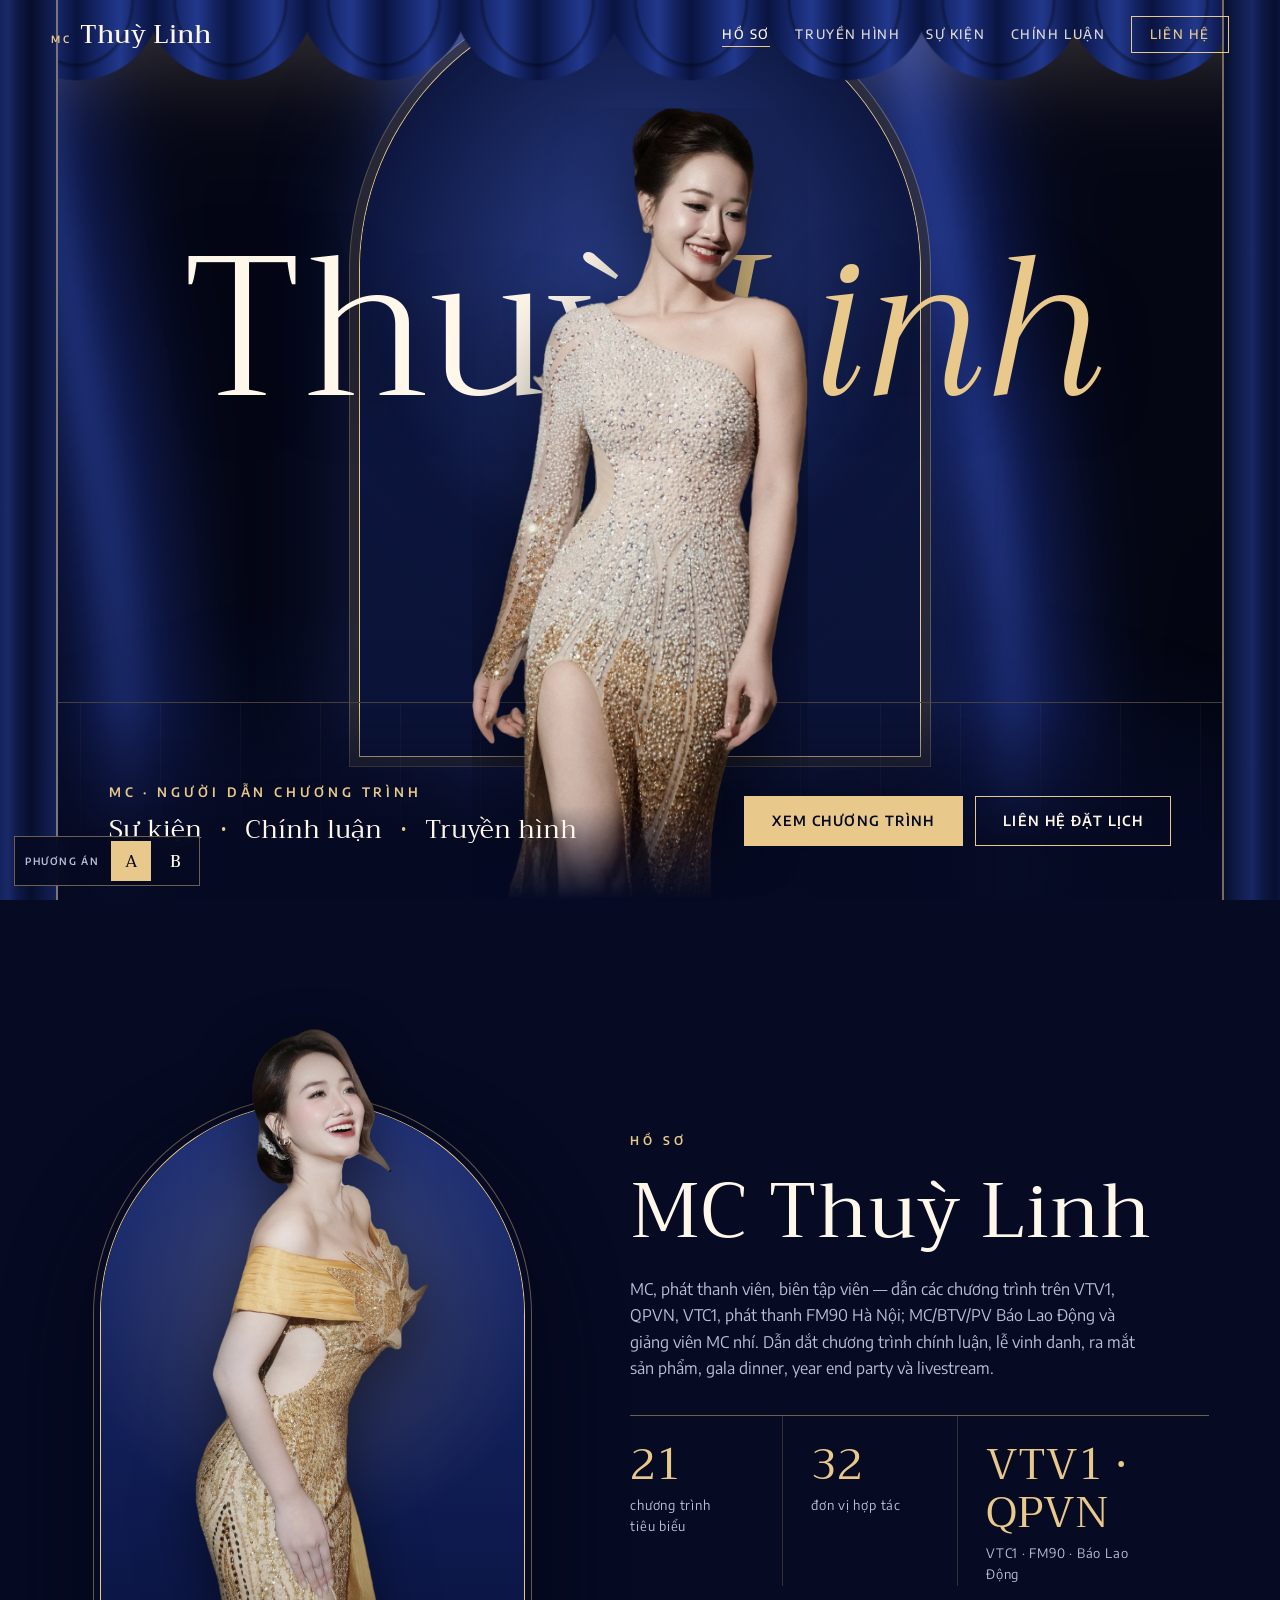
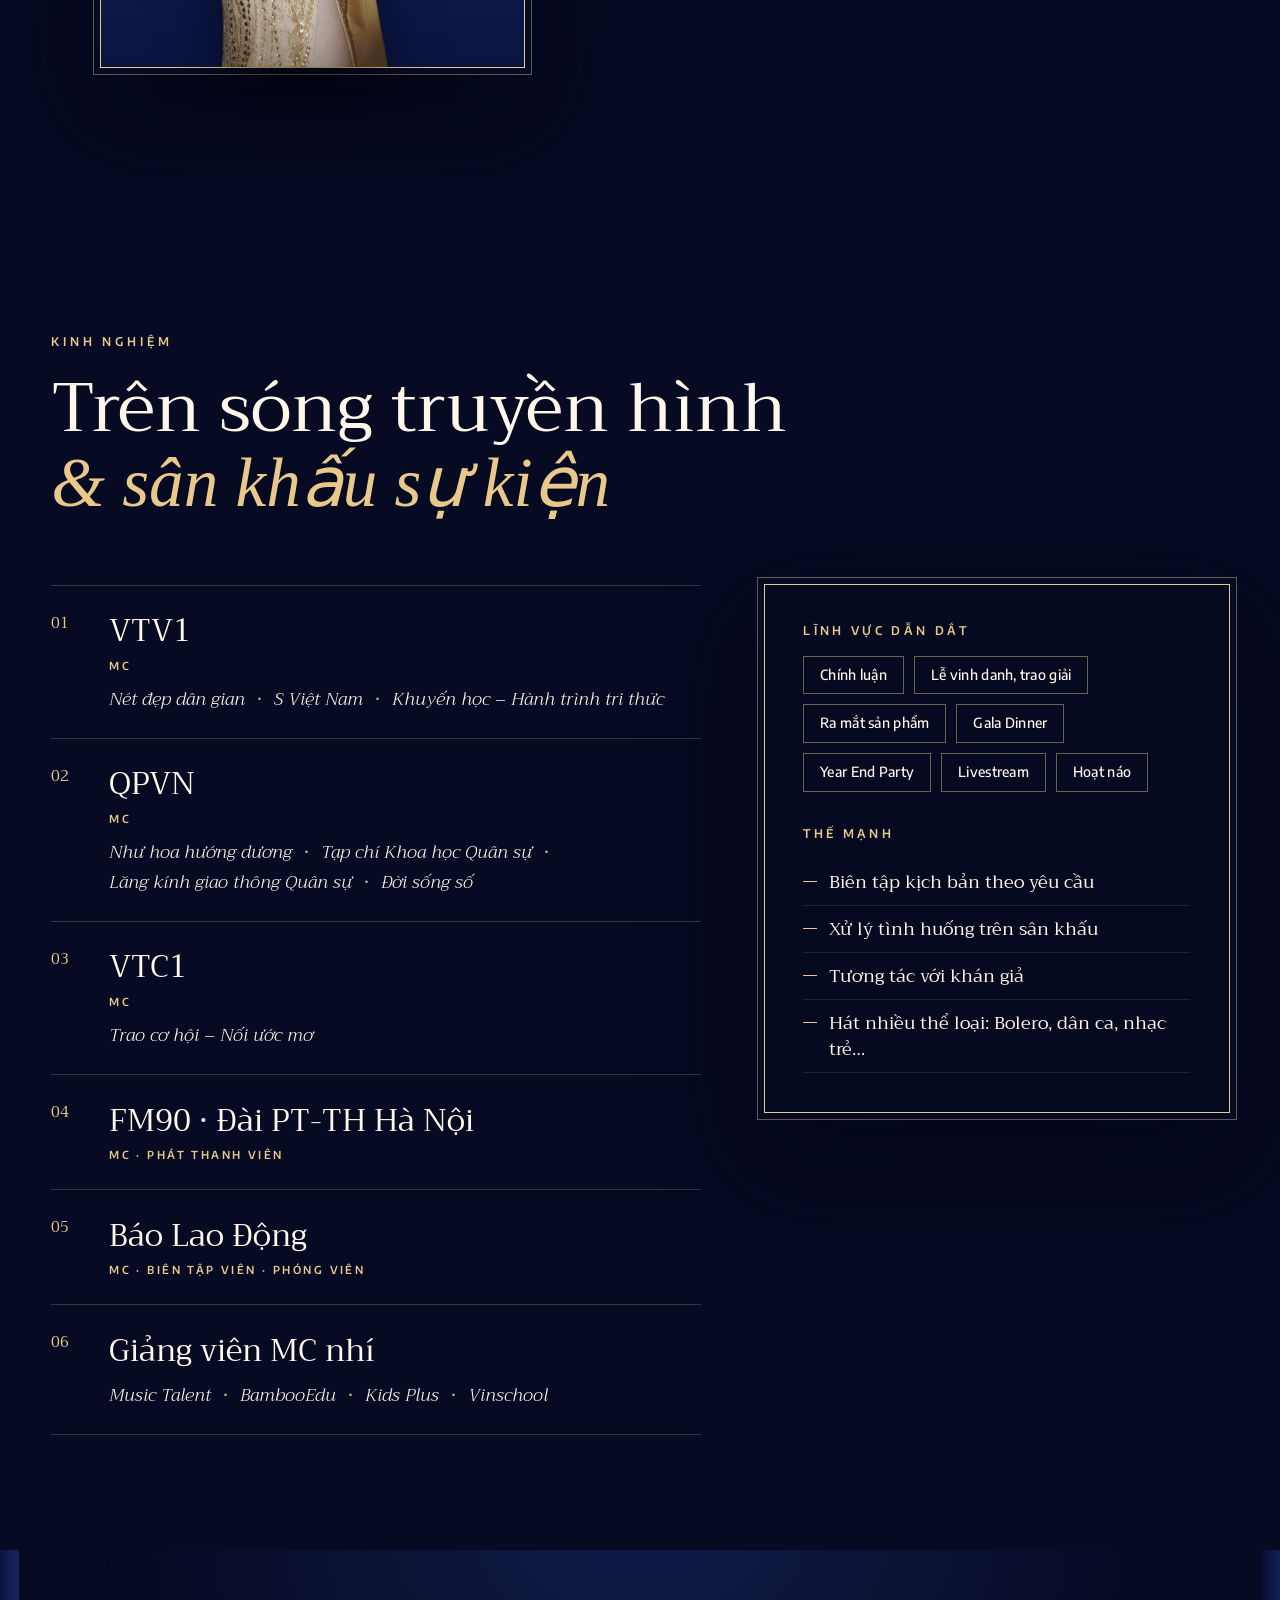
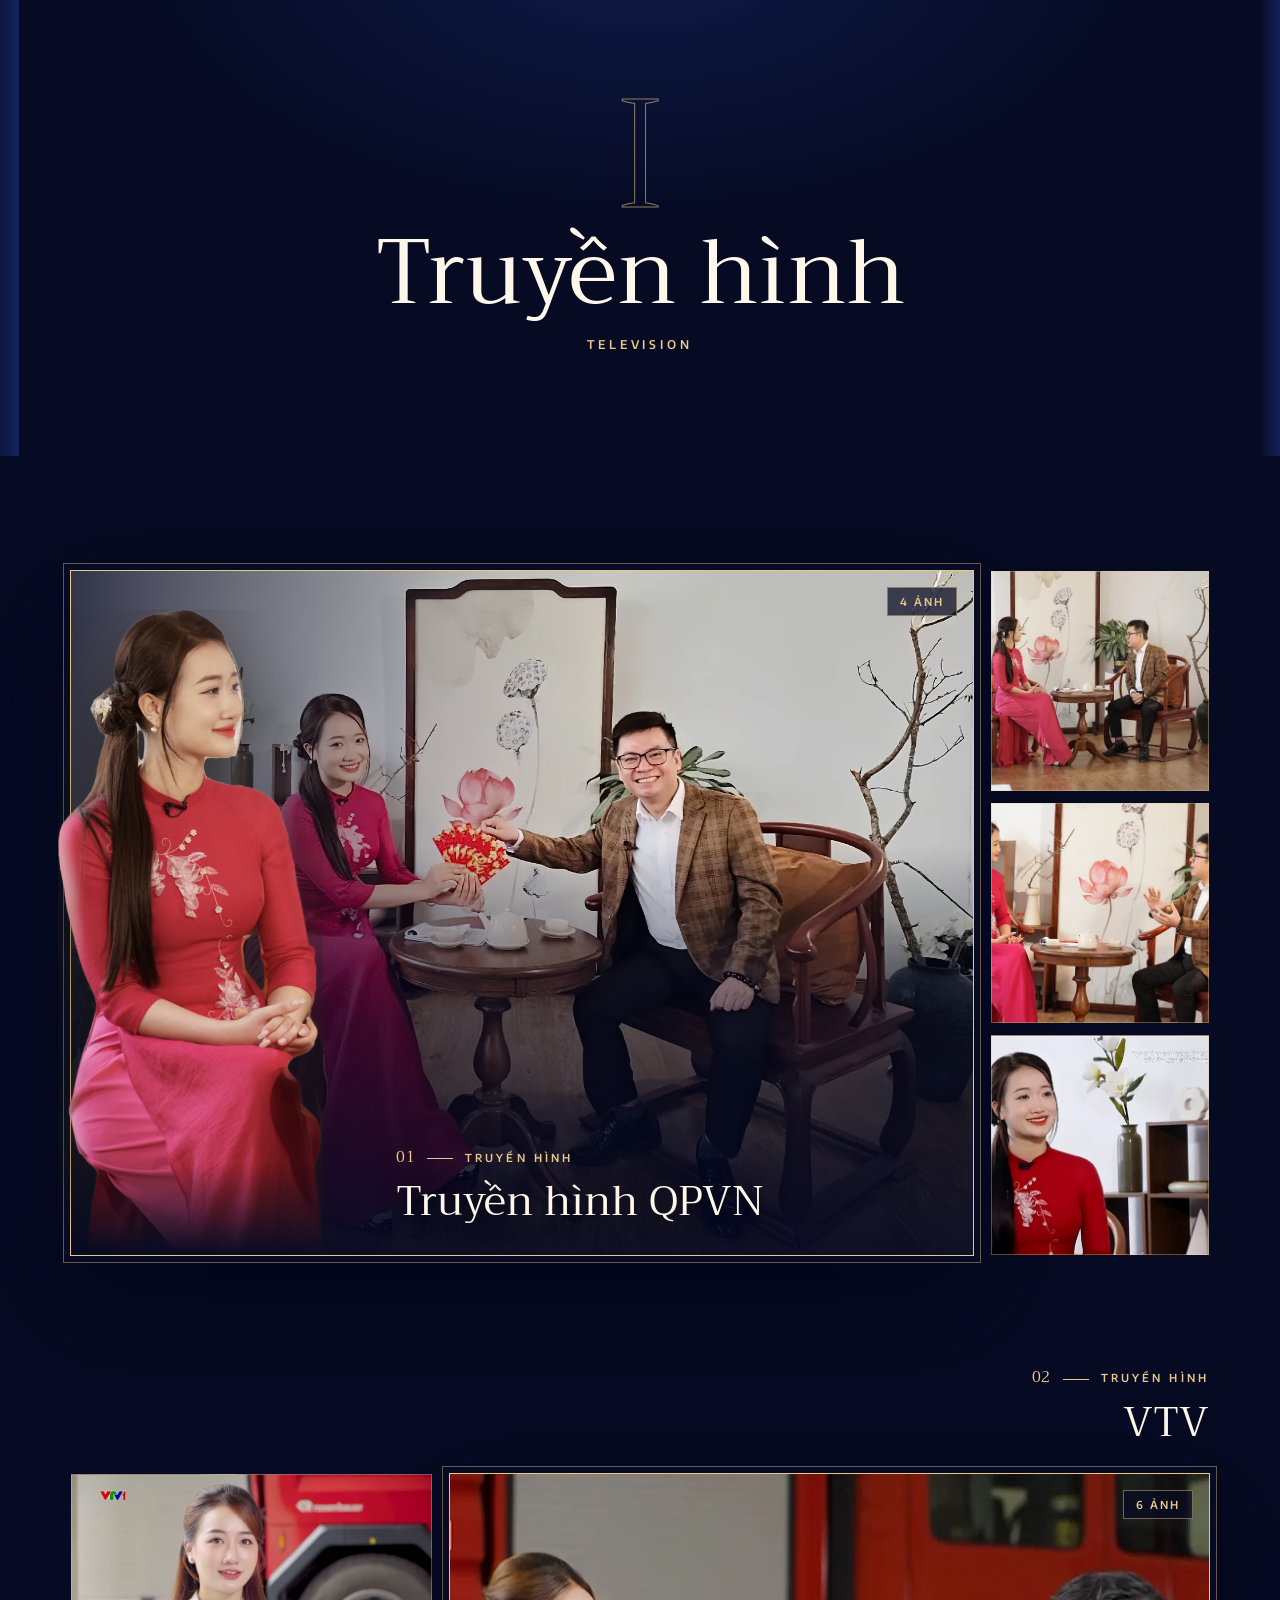
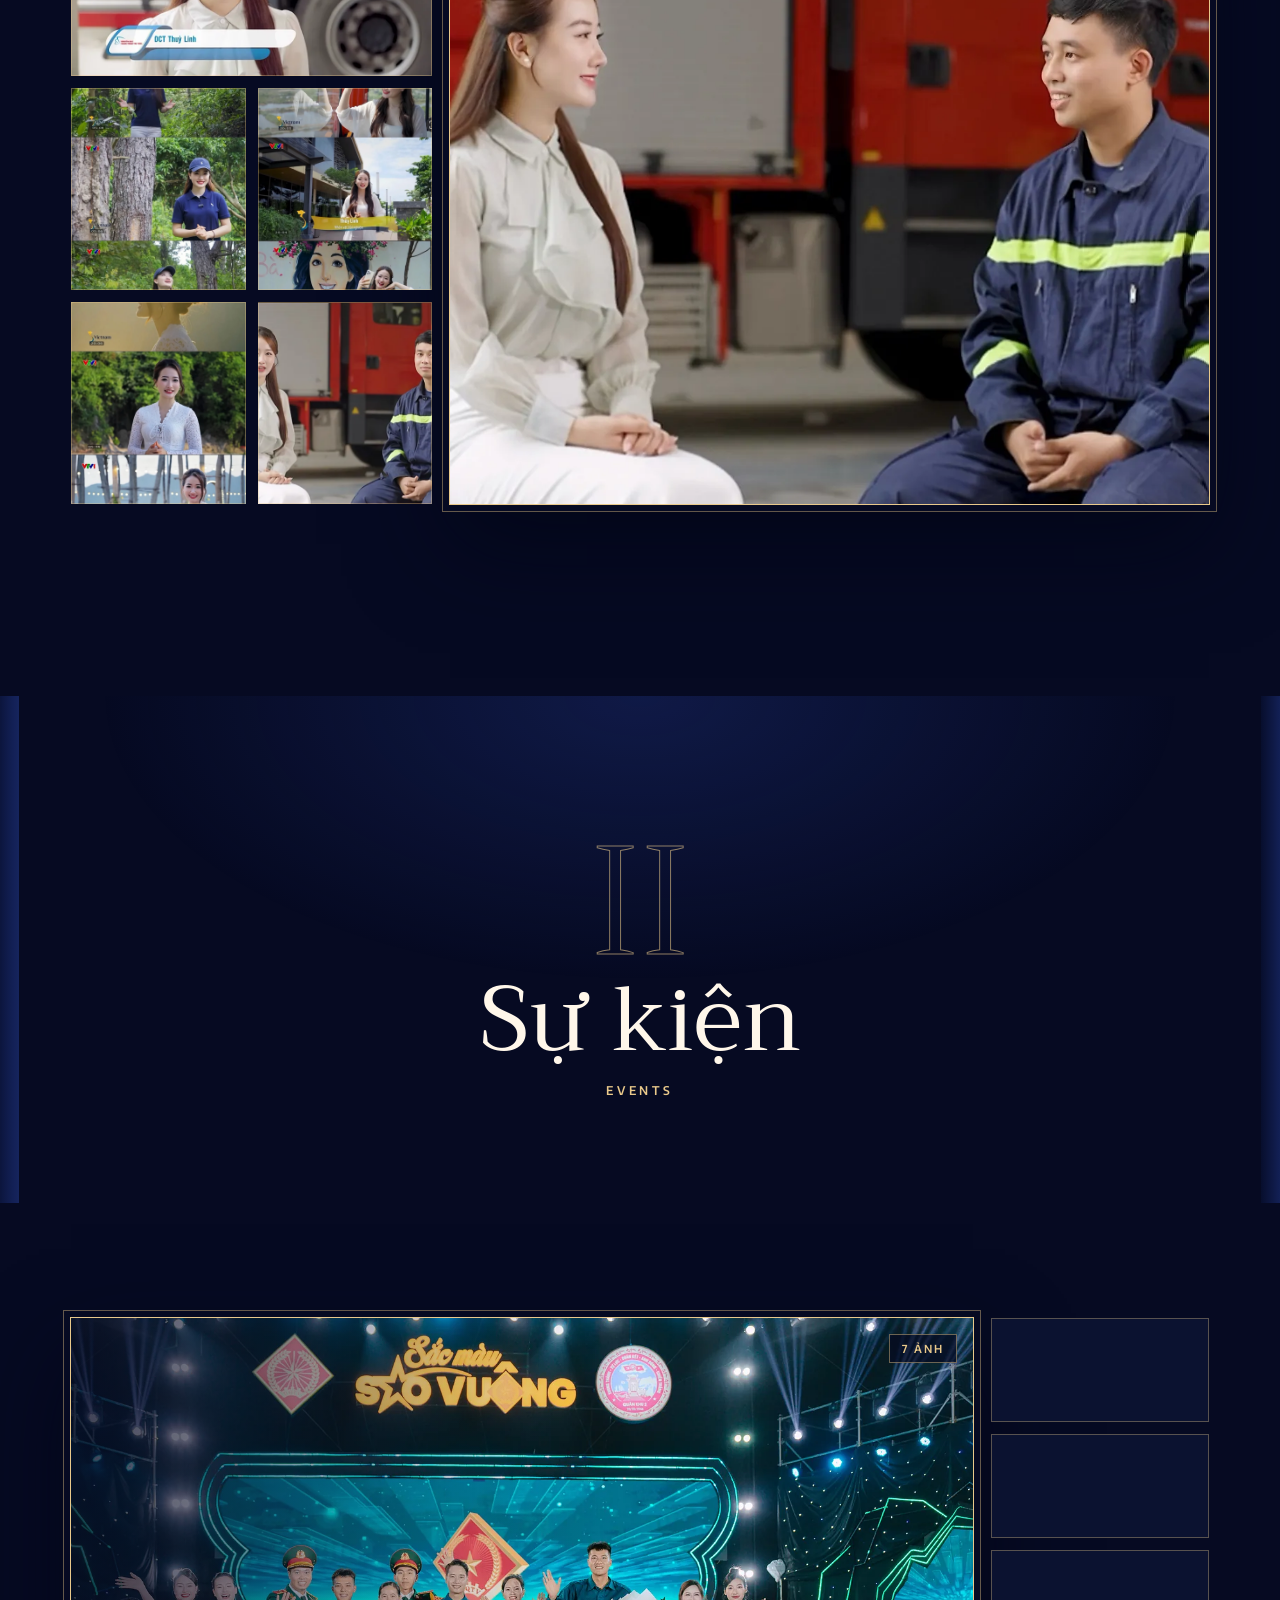
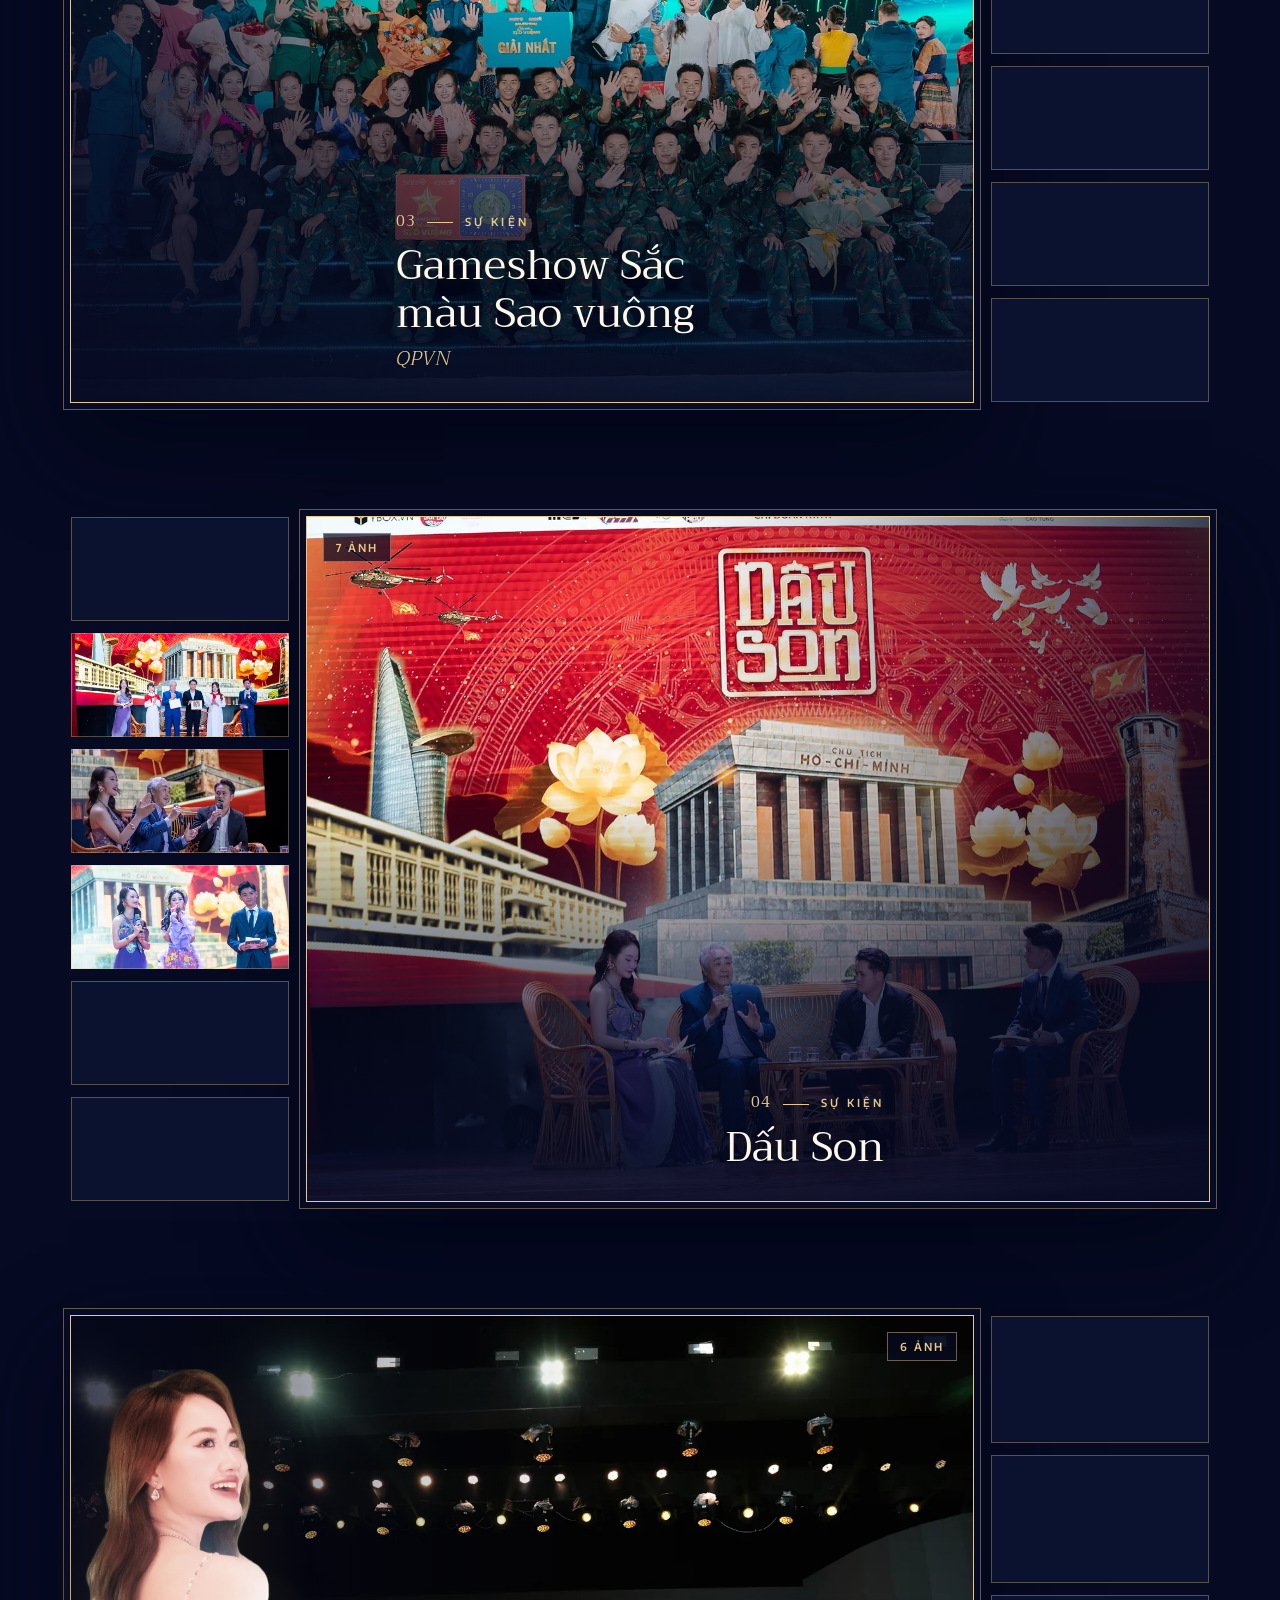
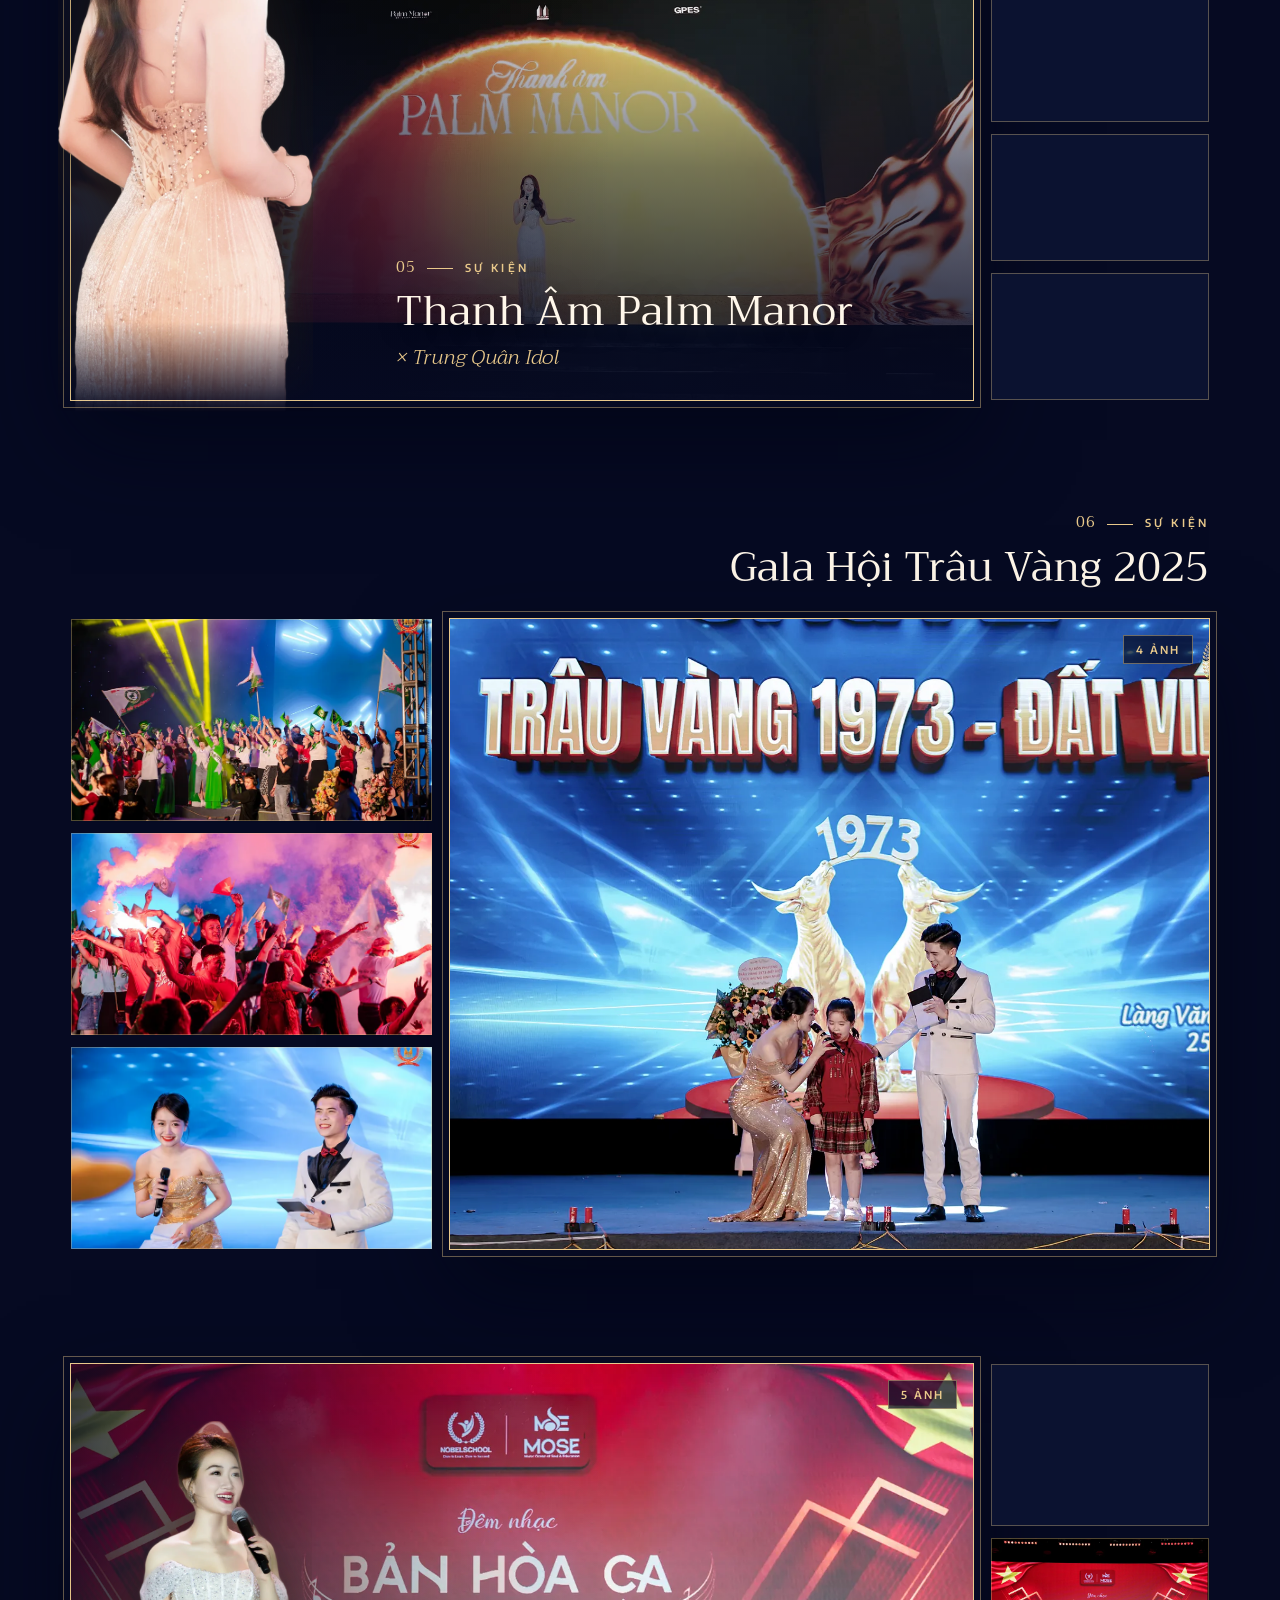
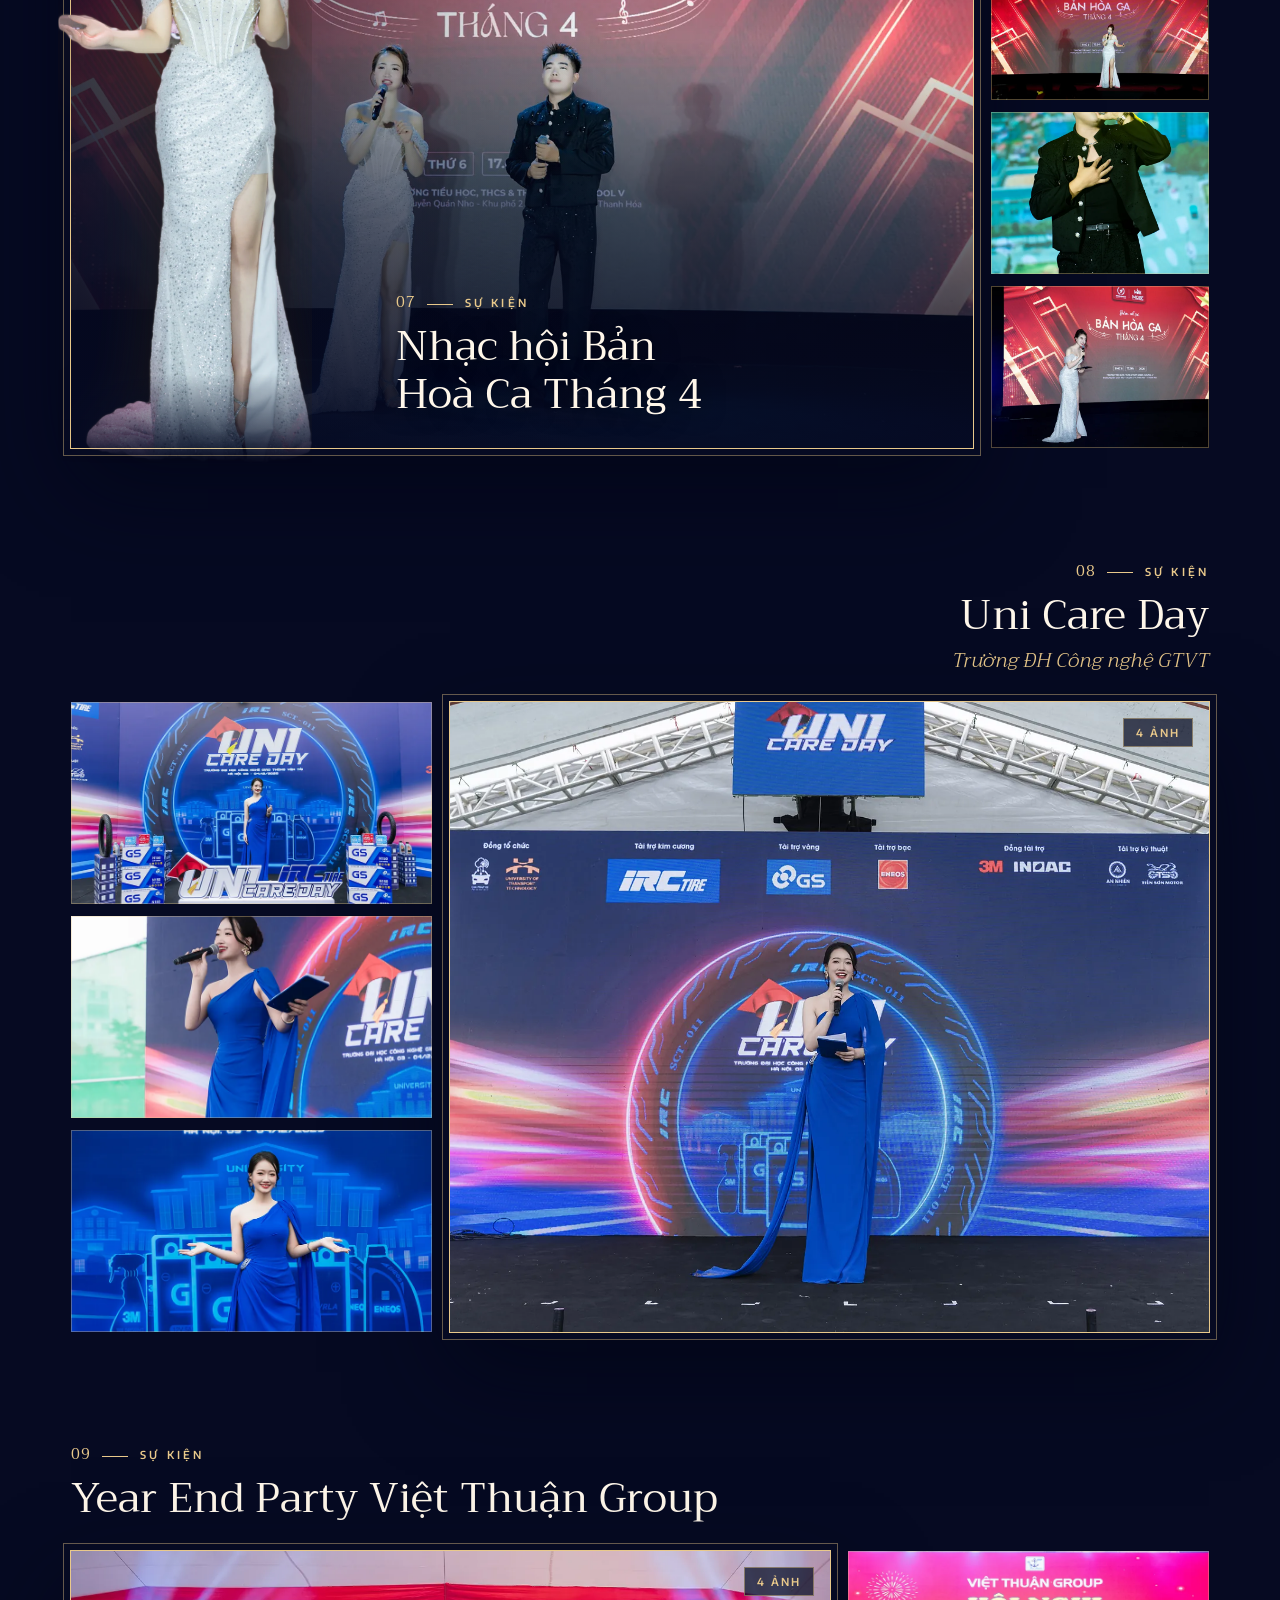
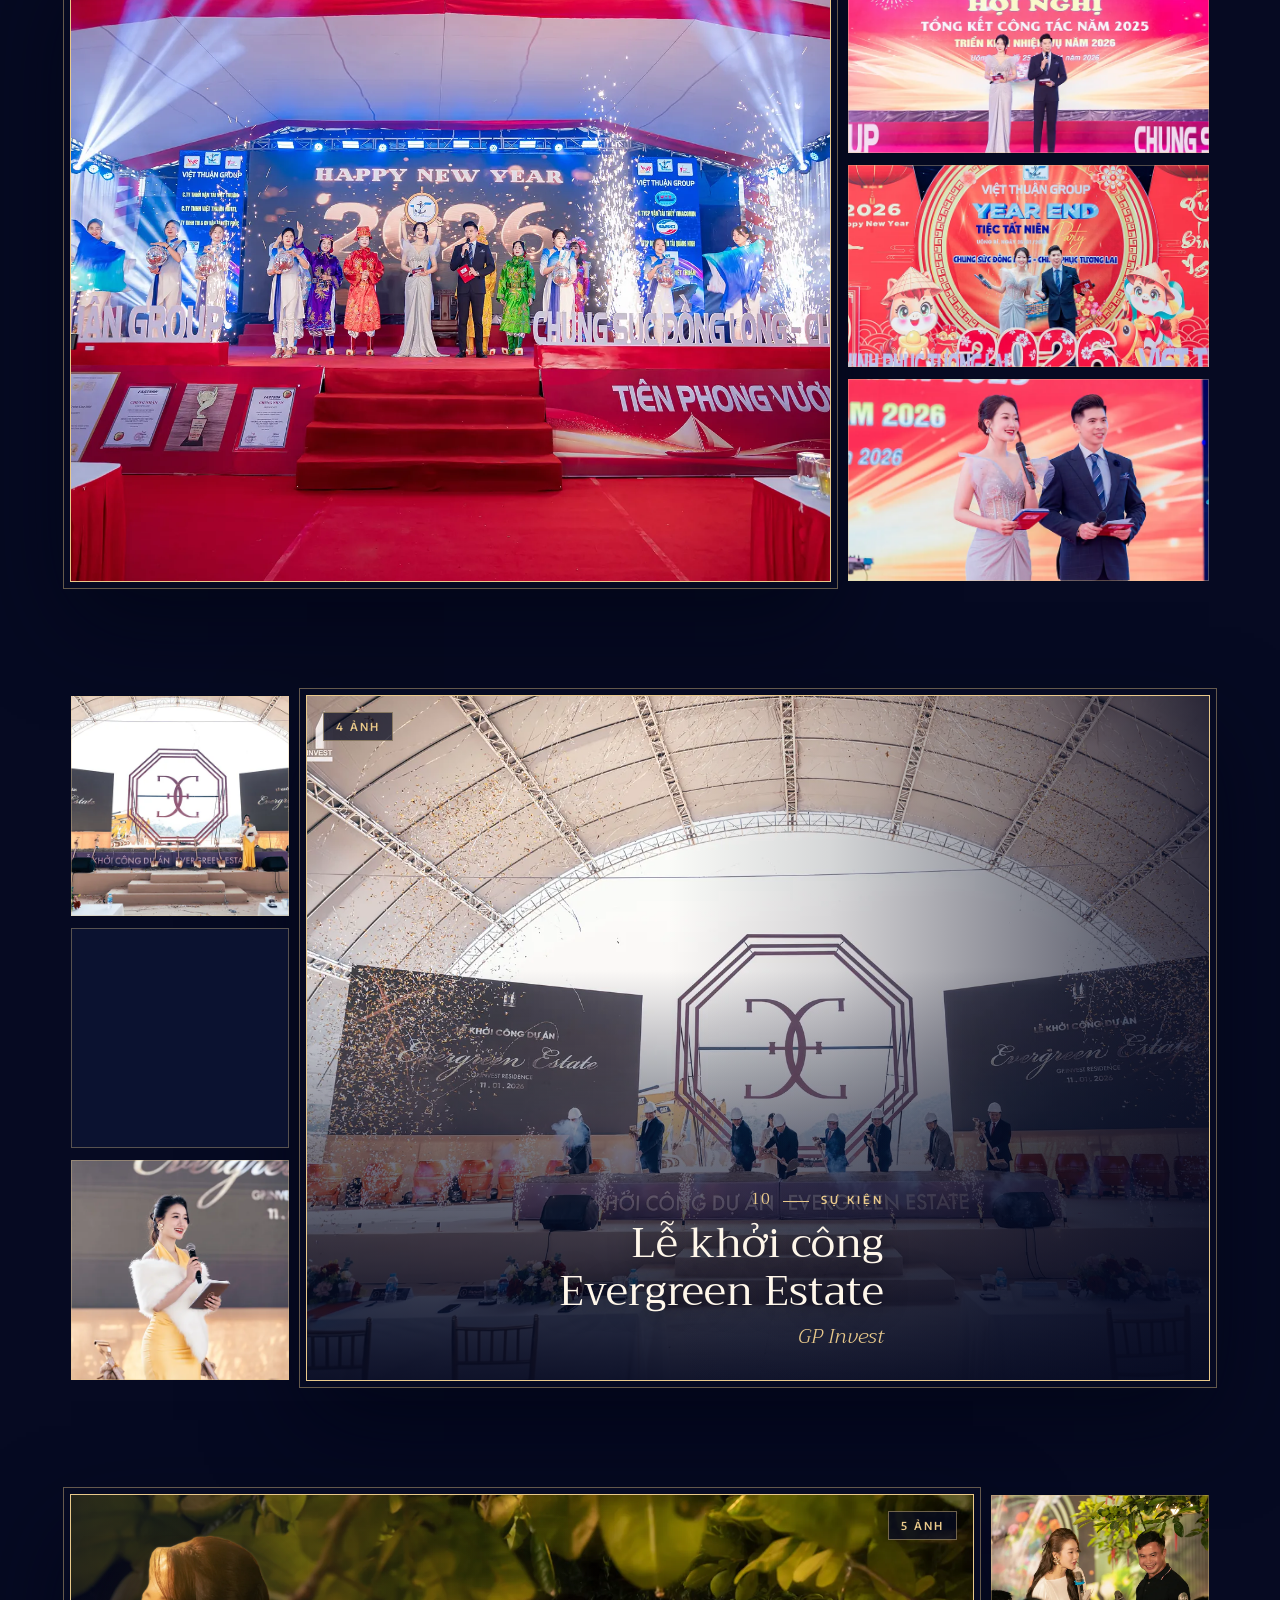
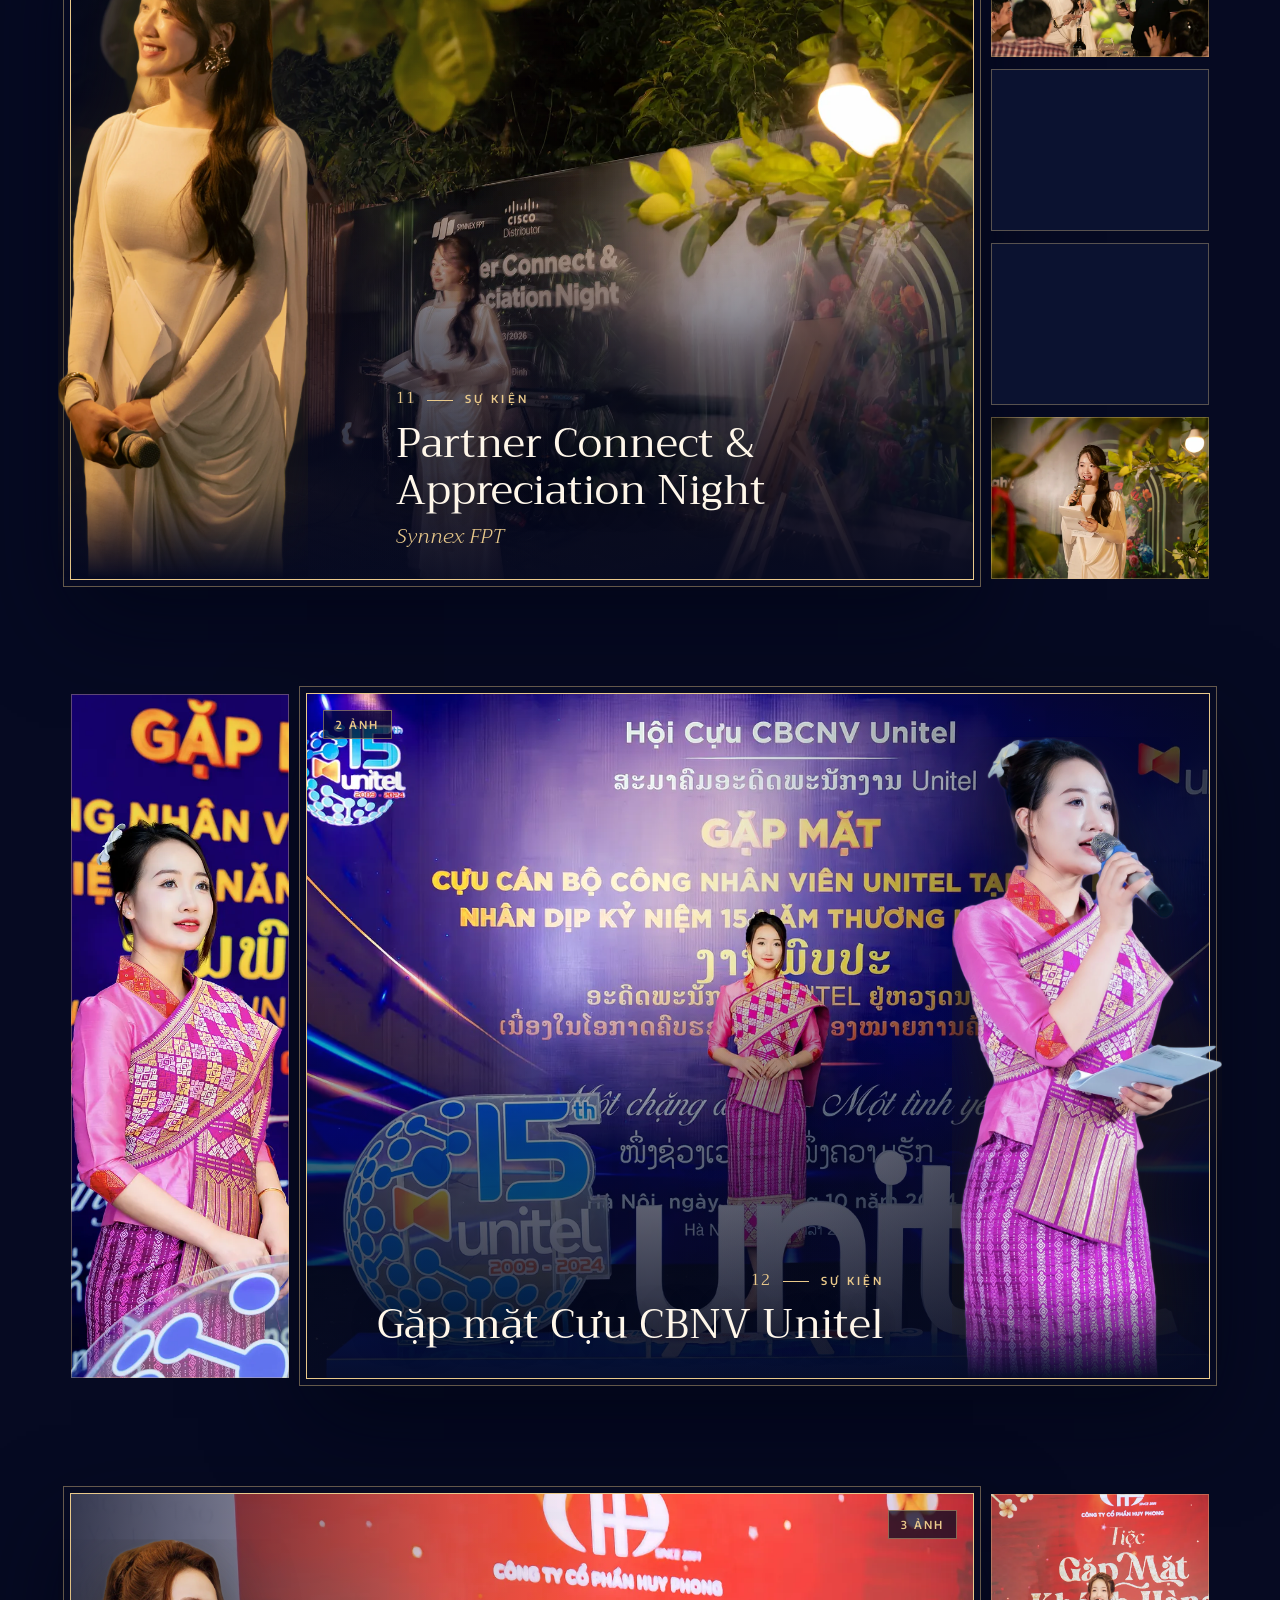
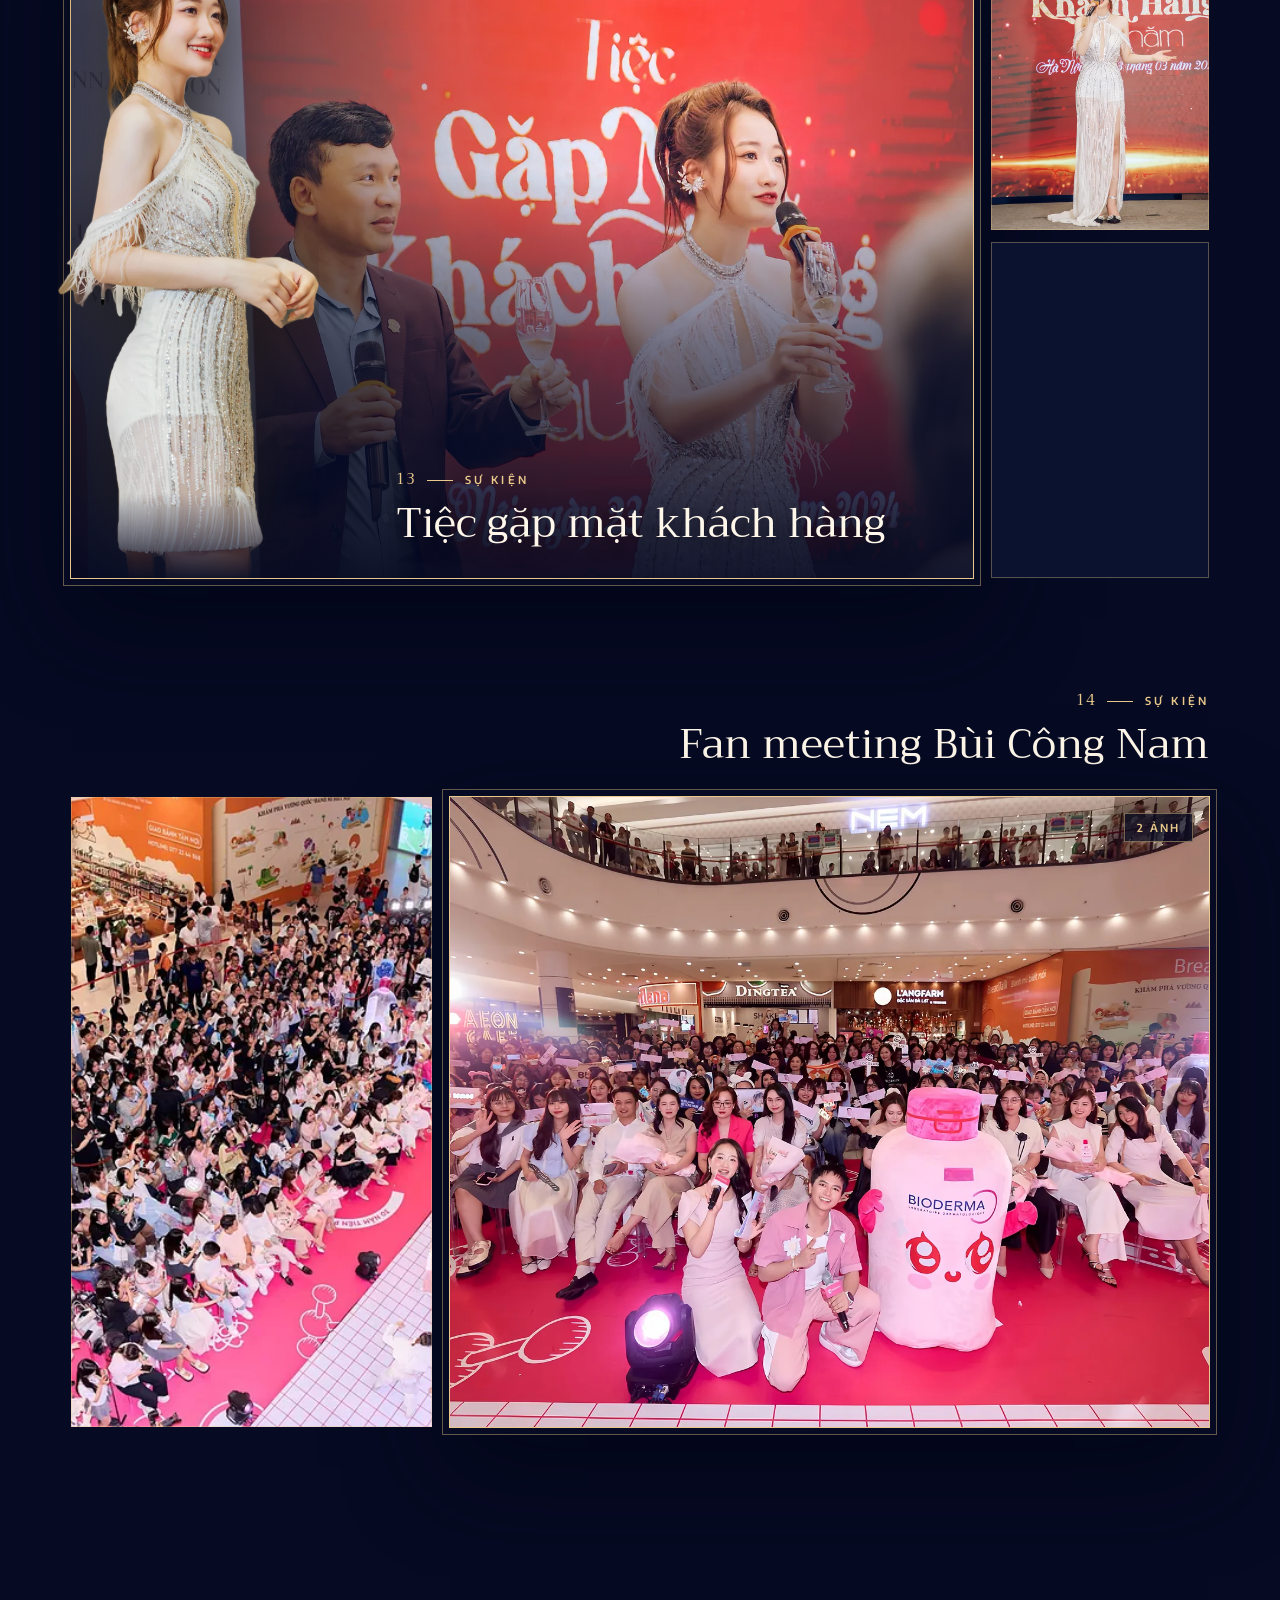
==== commit ccc66558: "Cập nhật: Truyền hình lên đầu, bỏ Lookbook, cân bằng ảnh khung cảnh, thêm 24 logo đối tác Co-Authore" ====
--- a/index.html
+++ b/index.html
@@ -14,7 +14,7 @@
 <link rel="preconnect" href="https://fonts.gstatic.com" crossorigin>
 <link href="https://fonts.googleapis.com/css2?family=Trirong:ital,wght@0,300;0,400;0,500;0,600;1,300;1,400&family=Encode+Sans:wght@400;500;600&display=swap&subset=vietnamese" rel="stylesheet">
 <link rel="preload" as="image" href="assets/cutouts/hero-sm.webp" imagesrcset="assets/cutouts/hero-sm.webp 340w, assets/cutouts/hero.webp 764w" imagesizes="(max-width: 760px) 90vw, 40vw">
-<link rel="stylesheet" href="style.css?v=fb7a02bc">
+<link rel="stylesheet" href="style.css?v=7a13393a">
 <script>document.documentElement.classList.add('js');setTimeout(function(){if(!window.__tl)document.documentElement.classList.remove('js')},4000)</script>
 </head>
 <body>
@@ -24,7 +24,7 @@
 <header class="top" id="top-bar">
   <a class="brand" href="#top" aria-label="MC Thuỳ Linh – về đầu trang"><small>MC</small>Thuỳ Linh</a>
   <nav class="nav" id="nav" aria-label="Điều hướng chính">
-    <a href="#ho-so">Hồ sơ</a><a href="#su-kien">Sự kiện</a><a href="#chinh-luan">Chính luận</a><a href="#truyen-hinh">Truyền hình</a><a href="#lookbook">Lookbook</a><a href="#lien-he" class="nav-cta">Liên hệ</a>
+    <a href="#ho-so">Hồ sơ</a><a href="#truyen-hinh">Truyền hình</a><a href="#su-kien">Sự kiện</a><a href="#chinh-luan">Chính luận</a><a href="#lien-he" class="nav-cta">Liên hệ</a>
   </nav>
   <button class="menu-btn" type="button" aria-expanded="false" aria-controls="nav"><span class="menu-ico" aria-hidden="true"></span><span class="menu-txt">Menu</span></button>
 </header>
@@ -46,7 +46,7 @@
       <p class="hero-fields"><span>Sự kiện</span><span>Chính luận</span><span>Truyền hình</span></p>
     </div>
     <div class="hero-cta">
-      <a class="btn" href="#su-kien">Xem chương trình</a>
+      <a class="btn" href="#truyen-hinh">Xem chương trình</a>
       <a class="btn btn-o" href="#lien-he">Liên hệ đặt lịch</a>
     </div>
   </div>
@@ -88,9 +88,41 @@
 
 <div class="programs" id="chuong-trinh">
 
-<section class="chapter" id="su-kien" data-ch="1" aria-labelledby="h-su-kien">
+<section class="chapter" id="truyen-hinh" data-ch="1" aria-labelledby="h-truyen-hinh">
   <div class="chap reveal-curtain">
     <span class="chap-roman" aria-hidden="true">I</span>
+    <h2 class="chap-title" id="h-truyen-hinh">Truyền hình</h2>
+    <p class="chap-en">Television</p>
+  </div>
+  <div class="chap-body">
+<article class="pg pg-cutout  reveal" id="qpvn" data-gallery="qpvn" data-title="Truyền hình QPVN" aria-labelledby="t-qpvn">
+  <div class="pg-stage">
+    <div class="pg-frame"><button class="pg-main" type="button" data-full="assets/img/qpvn/img-2349-1600.webp" data-w="1600" data-h="1196" data-alt="MC Thuỳ Linh dẫn chương trình Truyền hình QPVN – toàn cảnh" aria-label="Xem ảnh lớn Truyền hình QPVN"><img class="" src="assets/img/qpvn/img-2349-800.webp" srcset="assets/img/qpvn/img-2349-800.webp 800w, assets/img/qpvn/img-2349-1600.webp 1600w" sizes="(max-width: 760px) 100vw, 70vw" width="1600" height="1196" loading="lazy" decoding="async" alt="MC Thuỳ Linh dẫn chương trình Truyền hình QPVN – toàn cảnh"></button></div>
+    <img class="pg-cut" src="assets/cutouts/qpvn-sm.webp" srcset="assets/cutouts/qpvn-sm.webp 331w, assets/cutouts/qpvn.webp 744w" sizes="(max-width: 760px) 46vw, 30vw" width="744" height="1800" loading="lazy" decoding="async" alt="" aria-hidden="true">
+    <header class="pg-cap">
+      <p class="pg-kicker"><span class="pg-num">01</span><span class="pg-ch">Truyền hình</span></p>
+      <h3 class="pg-title" id="t-qpvn">Truyền hình QPVN</h3>
+      
+    </header>
+    <span class="pg-count" aria-hidden="true">4 ảnh</span>
+  </div>
+  <div class="pg-thumbs" data-count="3"><button class="pg-thumb" type="button" data-full="assets/img/qpvn/dsc02521-1600.webp" data-w="1600" data-h="939" data-alt="Truyền hình QPVN – ảnh 2" aria-label="Xem ảnh 2 của Truyền hình QPVN"><img class="" src="assets/img/qpvn/dsc02521-800.webp" srcset="assets/img/qpvn/dsc02521-800.webp 800w, assets/img/qpvn/dsc02521-1600.webp 1600w" sizes="(max-width: 760px) 42vw, 220px" width="1600" height="939" loading="lazy" decoding="async" alt=""></button><button class="pg-thumb" type="button" data-full="assets/img/qpvn/dsc02529-1600.webp" data-w="1600" data-h="900" data-alt="Truyền hình QPVN – ảnh 3" aria-label="Xem ảnh 3 của Truyền hình QPVN"><img class="" src="assets/img/qpvn/dsc02529-800.webp" srcset="assets/img/qpvn/dsc02529-800.webp 800w, assets/img/qpvn/dsc02529-1600.webp 1600w" sizes="(max-width: 760px) 42vw, 220px" width="1600" height="900" loading="lazy" decoding="async" alt=""></button><button class="pg-thumb" type="button" data-full="assets/img/qpvn/img-3284-1600.webp" data-w="1600" data-h="900" data-alt="Truyền hình QPVN – ảnh 4" aria-label="Xem ảnh 4 của Truyền hình QPVN"><img class="" src="assets/img/qpvn/img-3284-800.webp" srcset="assets/img/qpvn/img-3284-800.webp 800w, assets/img/qpvn/img-3284-1600.webp 1600w" sizes="(max-width: 760px) 42vw, 220px" width="1600" height="900" loading="lazy" decoding="async" alt=""></button></div>
+</article>
+<article class="pg pg-plain reveal" id="vtv" data-gallery="vtv" data-title="VTV" aria-labelledby="t-vtv">
+  <header class="pg-head">
+    <p class="pg-kicker"><span class="pg-num">02</span><span class="pg-ch">Truyền hình</span></p>
+    <h3 class="pg-title" id="t-vtv">VTV</h3>
+    
+  </header>
+  <div class="pg-mosaic" data-count="5">
+    <div class="pg-frame"><button class="pg-main" type="button" data-full="assets/img/vtv/quality-restoration-20260625122310321-1600.webp" data-w="1600" data-h="900" data-alt="MC Thuỳ Linh dẫn chương trình VTV – toàn cảnh" aria-label="Xem ảnh lớn VTV"><img class="" src="assets/img/vtv/quality-restoration-20260625122310321-800.webp" srcset="assets/img/vtv/quality-restoration-20260625122310321-800.webp 800w, assets/img/vtv/quality-restoration-20260625122310321-1600.webp 1600w" sizes="(max-width: 760px) 100vw, 70vw" width="1600" height="900" loading="lazy" decoding="async" alt="MC Thuỳ Linh dẫn chương trình VTV – toàn cảnh"></button><span class="pg-count" aria-hidden="true">6 ảnh</span></div>
+    <div class="pg-thumbs"><button class="pg-thumb" type="button" data-full="assets/img/vtv/quality-restoration-20260625121901602-1600.webp" data-w="1600" data-h="899" data-alt="VTV – ảnh 2" aria-label="Xem ảnh 2 của VTV"><img class="" src="assets/img/vtv/quality-restoration-20260625121901602-800.webp" srcset="assets/img/vtv/quality-restoration-20260625121901602-800.webp 800w, assets/img/vtv/quality-restoration-20260625121901602-1600.webp 1600w" sizes="(max-width: 760px) 42vw, 220px" width="1600" height="899" loading="lazy" decoding="async" alt=""></button><button class="pg-thumb" type="button" data-full="assets/img/vtv/img-4747-1600.webp" data-w="1600" data-h="2844" data-alt="VTV – ảnh 3" aria-label="Xem ảnh 3 của VTV"><img class="" src="assets/img/vtv/img-4747-800.webp" srcset="assets/img/vtv/img-4747-800.webp 800w, assets/img/vtv/img-4747-1600.webp 1600w" sizes="(max-width: 760px) 42vw, 220px" width="1600" height="2844" loading="lazy" decoding="async" alt=""></button><button class="pg-thumb" type="button" data-full="assets/img/vtv/img-4748-1600.webp" data-w="1600" data-h="2844" data-alt="VTV – ảnh 4" aria-label="Xem ảnh 4 của VTV"><img class="" src="assets/img/vtv/img-4748-800.webp" srcset="assets/img/vtv/img-4748-800.webp 800w, assets/img/vtv/img-4748-1600.webp 1600w" sizes="(max-width: 760px) 42vw, 220px" width="1600" height="2844" loading="lazy" decoding="async" alt=""></button><button class="pg-thumb" type="button" data-full="assets/img/vtv/img-4749-1600.webp" data-w="1600" data-h="2844" data-alt="VTV – ảnh 5" aria-label="Xem ảnh 5 của VTV"><img class="" src="assets/img/vtv/img-4749-800.webp" srcset="assets/img/vtv/img-4749-800.webp 800w, assets/img/vtv/img-4749-1600.webp 1600w" sizes="(max-width: 760px) 42vw, 220px" width="1600" height="2844" loading="lazy" decoding="async" alt=""></button><button class="pg-thumb" type="button" data-full="assets/img/vtv/quality-restoration-20260625122701185-1600.webp" data-w="1600" data-h="900" data-alt="VTV – ảnh 6" aria-label="Xem ảnh 6 của VTV"><img class="" src="assets/img/vtv/quality-restoration-20260625122701185-800.webp" srcset="assets/img/vtv/quality-restoration-20260625122701185-800.webp 800w, assets/img/vtv/quality-restoration-20260625122701185-1600.webp 1600w" sizes="(max-width: 760px) 42vw, 220px" width="1600" height="900" loading="lazy" decoding="async" alt=""></button></div>
+  </div>
+</article></div>
+</section>
+<section class="chapter" id="su-kien" data-ch="2" aria-labelledby="h-su-kien">
+  <div class="chap reveal-curtain">
+    <span class="chap-roman" aria-hidden="true">II</span>
     <h2 class="chap-title" id="h-su-kien">Sự kiện</h2>
     <p class="chap-en">Events</p>
   </div>
@@ -100,49 +132,49 @@
     <div class="pg-frame"><button class="pg-main" type="button" data-full="assets/img/sac-mau-sao-vuong/hd107625-1600.webp" data-w="1600" data-h="1067" data-alt="MC Thuỳ Linh dẫn chương trình Gameshow Sắc màu Sao vuông – toàn cảnh" aria-label="Xem ảnh lớn Gameshow Sắc màu Sao vuông"><img class="" src="assets/img/sac-mau-sao-vuong/hd107625-800.webp" srcset="assets/img/sac-mau-sao-vuong/hd107625-800.webp 800w, assets/img/sac-mau-sao-vuong/hd107625-1600.webp 1600w" sizes="(max-width: 760px) 100vw, 70vw" width="1600" height="1067" loading="lazy" decoding="async" alt="MC Thuỳ Linh dẫn chương trình Gameshow Sắc màu Sao vuông – toàn cảnh"></button></div>
     <img class="pg-cut" src="assets/cutouts/sao-vuong-sm.webp" srcset="assets/cutouts/sao-vuong-sm.webp 392w, assets/cutouts/sao-vuong.webp 883w" sizes="(max-width: 760px) 46vw, 30vw" width="883" height="1800" loading="lazy" decoding="async" alt="" aria-hidden="true">
     <header class="pg-cap">
-      <p class="pg-kicker"><span class="pg-num">01</span><span class="pg-ch">Sự kiện</span></p>
+      <p class="pg-kicker"><span class="pg-num">03</span><span class="pg-ch">Sự kiện</span></p>
       <h3 class="pg-title" id="t-sac-mau-sao-vuong">Gameshow Sắc màu Sao vuông</h3>
       <span class="pg-sub">QPVN</span>
     </header>
     <span class="pg-count" aria-hidden="true">7 ảnh</span>
   </div>
-  <div class="pg-thumbs" data-count="6"><button class="pg-thumb" type="button" data-full="assets/img/sac-mau-sao-vuong/img-7836-1600.webp" data-w="1600" data-h="2380" data-alt="Gameshow Sắc màu Sao vuông – ảnh 2" aria-label="Xem ảnh 2 của Gameshow Sắc màu Sao vuông"><img class="" src="assets/img/sac-mau-sao-vuong/img-7836-800.webp" srcset="assets/img/sac-mau-sao-vuong/img-7836-800.webp 800w, assets/img/sac-mau-sao-vuong/img-7836-1600.webp 1600w" sizes="(max-width: 760px) 42vw, 220px" width="1600" height="2380" loading="lazy" decoding="async" alt=""></button><button class="pg-thumb" type="button" data-full="assets/img/sac-mau-sao-vuong/img-7731-1600.webp" data-w="1600" data-h="1066" data-alt="Gameshow Sắc màu Sao vuông – ảnh 3" aria-label="Xem ảnh 3 của Gameshow Sắc màu Sao vuông"><img class="" src="assets/img/sac-mau-sao-vuong/img-7731-800.webp" srcset="assets/img/sac-mau-sao-vuong/img-7731-800.webp 800w, assets/img/sac-mau-sao-vuong/img-7731-1600.webp 1600w" sizes="(max-width: 760px) 42vw, 220px" width="1600" height="1066" loading="lazy" decoding="async" alt=""></button><button class="pg-thumb" type="button" data-full="assets/img/sac-mau-sao-vuong/img-7833-1600.webp" data-w="1600" data-h="2406" data-alt="Gameshow Sắc màu Sao vuông – ảnh 4" aria-label="Xem ảnh 4 của Gameshow Sắc màu Sao vuông"><img class="" src="assets/img/sac-mau-sao-vuong/img-7833-800.webp" srcset="assets/img/sac-mau-sao-vuong/img-7833-800.webp 800w, assets/img/sac-mau-sao-vuong/img-7833-1600.webp 1600w" sizes="(max-width: 760px) 42vw, 220px" width="1600" height="2406" loading="lazy" decoding="async" alt=""></button><button class="pg-thumb" type="button" data-full="assets/img/sac-mau-sao-vuong/img-7832-1600.webp" data-w="1600" data-h="1066" data-alt="Gameshow Sắc màu Sao vuông – ảnh 5" aria-label="Xem ảnh 5 của Gameshow Sắc màu Sao vuông"><img class="" src="assets/img/sac-mau-sao-vuong/img-7832-800.webp" srcset="assets/img/sac-mau-sao-vuong/img-7832-800.webp 800w, assets/img/sac-mau-sao-vuong/img-7832-1600.webp 1600w" sizes="(max-width: 760px) 42vw, 220px" width="1600" height="1066" loading="lazy" decoding="async" alt=""></button><button class="pg-thumb" type="button" data-full="assets/img/sac-mau-sao-vuong/img-7841-1600.webp" data-w="1600" data-h="1067" data-alt="Gameshow Sắc màu Sao vuông – ảnh 6" aria-label="Xem ảnh 6 của Gameshow Sắc màu Sao vuông"><img class="" src="assets/img/sac-mau-sao-vuong/img-7841-800.webp" srcset="assets/img/sac-mau-sao-vuong/img-7841-800.webp 800w, assets/img/sac-mau-sao-vuong/img-7841-1600.webp 1600w" sizes="(max-width: 760px) 42vw, 220px" width="1600" height="1067" loading="lazy" decoding="async" alt=""></button><button class="pg-thumb" type="button" data-full="assets/img/sac-mau-sao-vuong/vml06118-1600.webp" data-w="1600" data-h="1067" data-alt="Gameshow Sắc màu Sao vuông – ảnh 7" aria-label="Xem ảnh 7 của Gameshow Sắc màu Sao vuông"><img class="" src="assets/img/sac-mau-sao-vuong/vml06118-800.webp" srcset="assets/img/sac-mau-sao-vuong/vml06118-800.webp 800w, assets/img/sac-mau-sao-vuong/vml06118-1600.webp 1600w" sizes="(max-width: 760px) 42vw, 220px" width="1600" height="1067" loading="lazy" decoding="async" alt=""></button></div>
+  <div class="pg-thumbs" data-count="6"><button class="pg-thumb" type="button" data-full="assets/img/sac-mau-sao-vuong/img-7731-1600.webp" data-w="1600" data-h="1066" data-alt="Gameshow Sắc màu Sao vuông – ảnh 2" aria-label="Xem ảnh 2 của Gameshow Sắc màu Sao vuông"><img class="" src="assets/img/sac-mau-sao-vuong/img-7731-800.webp" srcset="assets/img/sac-mau-sao-vuong/img-7731-800.webp 800w, assets/img/sac-mau-sao-vuong/img-7731-1600.webp 1600w" sizes="(max-width: 760px) 42vw, 220px" width="1600" height="1066" loading="lazy" decoding="async" alt=""></button><button class="pg-thumb" type="button" data-full="assets/img/sac-mau-sao-vuong/img-7841-1600.webp" data-w="1600" data-h="1067" data-alt="Gameshow Sắc màu Sao vuông – ảnh 3" aria-label="Xem ảnh 3 của Gameshow Sắc màu Sao vuông"><img class="" src="assets/img/sac-mau-sao-vuong/img-7841-800.webp" srcset="assets/img/sac-mau-sao-vuong/img-7841-800.webp 800w, assets/img/sac-mau-sao-vuong/img-7841-1600.webp 1600w" sizes="(max-width: 760px) 42vw, 220px" width="1600" height="1067" loading="lazy" decoding="async" alt=""></button><button class="pg-thumb" type="button" data-full="assets/img/sac-mau-sao-vuong/img-7730-1600.webp" data-w="1600" data-h="1066" data-alt="Gameshow Sắc màu Sao vuông – ảnh 4" aria-label="Xem ảnh 4 của Gameshow Sắc màu Sao vuông"><img class="" src="assets/img/sac-mau-sao-vuong/img-7730-800.webp" srcset="assets/img/sac-mau-sao-vuong/img-7730-800.webp 800w, assets/img/sac-mau-sao-vuong/img-7730-1600.webp 1600w" sizes="(max-width: 760px) 42vw, 220px" width="1600" height="1066" loading="lazy" decoding="async" alt=""></button><button class="pg-thumb" type="button" data-full="assets/img/sac-mau-sao-vuong/img-7834-1600.webp" data-w="1600" data-h="2589" data-alt="Gameshow Sắc màu Sao vuông – ảnh 5" aria-label="Xem ảnh 5 của Gameshow Sắc màu Sao vuông"><img class="" src="assets/img/sac-mau-sao-vuong/img-7834-800.webp" srcset="assets/img/sac-mau-sao-vuong/img-7834-800.webp 800w, assets/img/sac-mau-sao-vuong/img-7834-1600.webp 1600w" sizes="(max-width: 760px) 42vw, 220px" width="1600" height="2589" loading="lazy" decoding="async" alt=""></button><button class="pg-thumb" type="button" data-full="assets/img/sac-mau-sao-vuong/vml06118-1600.webp" data-w="1600" data-h="1067" data-alt="Gameshow Sắc màu Sao vuông – ảnh 6" aria-label="Xem ảnh 6 của Gameshow Sắc màu Sao vuông"><img class="" src="assets/img/sac-mau-sao-vuong/vml06118-800.webp" srcset="assets/img/sac-mau-sao-vuong/vml06118-800.webp 800w, assets/img/sac-mau-sao-vuong/vml06118-1600.webp 1600w" sizes="(max-width: 760px) 42vw, 220px" width="1600" height="1067" loading="lazy" decoding="async" alt=""></button><button class="pg-thumb" type="button" data-full="assets/img/sac-mau-sao-vuong/img-7836-1600.webp" data-w="1600" data-h="2380" data-alt="Gameshow Sắc màu Sao vuông – ảnh 7" aria-label="Xem ảnh 7 của Gameshow Sắc màu Sao vuông"><img class="" src="assets/img/sac-mau-sao-vuong/img-7836-800.webp" srcset="assets/img/sac-mau-sao-vuong/img-7836-800.webp 800w, assets/img/sac-mau-sao-vuong/img-7836-1600.webp 1600w" sizes="(max-width: 760px) 42vw, 220px" width="1600" height="2380" loading="lazy" decoding="async" alt=""></button></div>
 </article>
 <article class="pg pg-cutout is-right reveal" id="dau-son" data-gallery="dau-son" data-title="Dấu Son" aria-labelledby="t-dau-son">
   <div class="pg-stage">
-    <div class="pg-frame"><button class="pg-main" type="button" data-full="assets/img/dau-son/img-0361-1600.webp" data-w="1600" data-h="1080" data-alt="MC Thuỳ Linh dẫn chương trình Dấu Son – toàn cảnh" aria-label="Xem ảnh lớn Dấu Son"><img class="" src="assets/img/dau-son/img-0361-800.webp" srcset="assets/img/dau-son/img-0361-800.webp 800w, assets/img/dau-son/img-0361-1600.webp 1600w" sizes="(max-width: 760px) 100vw, 70vw" width="1600" height="1080" loading="lazy" decoding="async" alt="MC Thuỳ Linh dẫn chương trình Dấu Son – toàn cảnh"></button></div>
+    <div class="pg-frame"><button class="pg-main" type="button" data-full="assets/img/dau-son/img-0357-1600.webp" data-w="1600" data-h="1080" data-alt="MC Thuỳ Linh dẫn chương trình Dấu Son – toàn cảnh" aria-label="Xem ảnh lớn Dấu Son"><img class="" src="assets/img/dau-son/img-0357-800.webp" srcset="assets/img/dau-son/img-0357-800.webp 800w, assets/img/dau-son/img-0357-1600.webp 1600w" sizes="(max-width: 760px) 100vw, 70vw" width="1600" height="1080" loading="lazy" decoding="async" alt="MC Thuỳ Linh dẫn chương trình Dấu Son – toàn cảnh"></button></div>
     <img class="pg-cut" src="assets/cutouts/dau-son-sm.webp" srcset="assets/cutouts/dau-son-sm.webp 354w, assets/cutouts/dau-son.webp 797w" sizes="(max-width: 760px) 46vw, 30vw" width="797" height="1800" loading="lazy" decoding="async" alt="" aria-hidden="true">
     <header class="pg-cap">
-      <p class="pg-kicker"><span class="pg-num">02</span><span class="pg-ch">Sự kiện</span></p>
+      <p class="pg-kicker"><span class="pg-num">04</span><span class="pg-ch">Sự kiện</span></p>
       <h3 class="pg-title" id="t-dau-son">Dấu Son</h3>
       
     </header>
     <span class="pg-count" aria-hidden="true">7 ảnh</span>
   </div>
-  <div class="pg-thumbs" data-count="6"><button class="pg-thumb" type="button" data-full="assets/img/dau-son/img-0359-1600.webp" data-w="1600" data-h="1103" data-alt="Dấu Son – ảnh 2" aria-label="Xem ảnh 2 của Dấu Son"><img class="" src="assets/img/dau-son/img-0359-800.webp" srcset="assets/img/dau-son/img-0359-800.webp 800w, assets/img/dau-son/img-0359-1600.webp 1600w" sizes="(max-width: 760px) 42vw, 220px" width="1600" height="1103" loading="lazy" decoding="async" alt=""></button><button class="pg-thumb" type="button" data-full="assets/img/dau-son/img-0360-1600.webp" data-w="1600" data-h="1090" data-alt="Dấu Son – ảnh 3" aria-label="Xem ảnh 3 của Dấu Son"><img class="" src="assets/img/dau-son/img-0360-800.webp" srcset="assets/img/dau-son/img-0360-800.webp 800w, assets/img/dau-son/img-0360-1600.webp 1600w" sizes="(max-width: 760px) 42vw, 220px" width="1600" height="1090" loading="lazy" decoding="async" alt=""></button><button class="pg-thumb" type="button" data-full="assets/img/dau-son/img-0357-1600.webp" data-w="1600" data-h="1080" data-alt="Dấu Son – ảnh 4" aria-label="Xem ảnh 4 của Dấu Son"><img class="" src="assets/img/dau-son/img-0357-800.webp" srcset="assets/img/dau-son/img-0357-800.webp 800w, assets/img/dau-son/img-0357-1600.webp 1600w" sizes="(max-width: 760px) 42vw, 220px" width="1600" height="1080" loading="lazy" decoding="async" alt=""></button><button class="pg-thumb" type="button" data-full="assets/img/dau-son/quality-restoration-20260127211842655-1600.webp" data-w="1600" data-h="1170" data-alt="Dấu Son – ảnh 5" aria-label="Xem ảnh 5 của Dấu Son"><img class="" src="assets/img/dau-son/quality-restoration-20260127211842655-800.webp" srcset="assets/img/dau-son/quality-restoration-20260127211842655-800.webp 800w, assets/img/dau-son/quality-restoration-20260127211842655-1600.webp 1600w" sizes="(max-width: 760px) 42vw, 220px" width="1600" height="1170" loading="lazy" decoding="async" alt=""></button><button class="pg-thumb" type="button" data-full="assets/img/dau-son/quality-restoration-20260123020553334-1600.webp" data-w="1600" data-h="2131" data-alt="Dấu Son – ảnh 6" aria-label="Xem ảnh 6 của Dấu Son"><img class="" src="assets/img/dau-son/quality-restoration-20260123020553334-800.webp" srcset="assets/img/dau-son/quality-restoration-20260123020553334-800.webp 800w, assets/img/dau-son/quality-restoration-20260123020553334-1600.webp 1600w" sizes="(max-width: 760px) 42vw, 220px" width="1600" height="2131" loading="lazy" decoding="async" alt=""></button><button class="pg-thumb" type="button" data-full="assets/img/dau-son/quality-restoration-20260127211957815-1600.webp" data-w="1600" data-h="1067" data-alt="Dấu Son – ảnh 7" aria-label="Xem ảnh 7 của Dấu Son"><img class="" src="assets/img/dau-son/quality-restoration-20260127211957815-800.webp" srcset="assets/img/dau-son/quality-restoration-20260127211957815-800.webp 800w, assets/img/dau-son/quality-restoration-20260127211957815-1600.webp 1600w" sizes="(max-width: 760px) 42vw, 220px" width="1600" height="1067" loading="lazy" decoding="async" alt=""></button></div>
+  <div class="pg-thumbs" data-count="6"><button class="pg-thumb" type="button" data-full="assets/img/dau-son/quality-restoration-20260127211957815-1600.webp" data-w="1600" data-h="1067" data-alt="Dấu Son – ảnh 2" aria-label="Xem ảnh 2 của Dấu Son"><img class="" src="assets/img/dau-son/quality-restoration-20260127211957815-800.webp" srcset="assets/img/dau-son/quality-restoration-20260127211957815-800.webp 800w, assets/img/dau-son/quality-restoration-20260127211957815-1600.webp 1600w" sizes="(max-width: 760px) 42vw, 220px" width="1600" height="1067" loading="lazy" decoding="async" alt=""></button><button class="pg-thumb" type="button" data-full="assets/img/dau-son/img-0361-1600.webp" data-w="1600" data-h="1080" data-alt="Dấu Son – ảnh 3" aria-label="Xem ảnh 3 của Dấu Son"><img class="" src="assets/img/dau-son/img-0361-800.webp" srcset="assets/img/dau-son/img-0361-800.webp 800w, assets/img/dau-son/img-0361-1600.webp 1600w" sizes="(max-width: 760px) 42vw, 220px" width="1600" height="1080" loading="lazy" decoding="async" alt=""></button><button class="pg-thumb" type="button" data-full="assets/img/dau-son/quality-restoration-20260127211842655-1600.webp" data-w="1600" data-h="1170" data-alt="Dấu Son – ảnh 4" aria-label="Xem ảnh 4 của Dấu Son"><img class="" src="assets/img/dau-son/quality-restoration-20260127211842655-800.webp" srcset="assets/img/dau-son/quality-restoration-20260127211842655-800.webp 800w, assets/img/dau-son/quality-restoration-20260127211842655-1600.webp 1600w" sizes="(max-width: 760px) 42vw, 220px" width="1600" height="1170" loading="lazy" decoding="async" alt=""></button><button class="pg-thumb" type="button" data-full="assets/img/dau-son/img-0359-1600.webp" data-w="1600" data-h="1103" data-alt="Dấu Son – ảnh 5" aria-label="Xem ảnh 5 của Dấu Son"><img class="" src="assets/img/dau-son/img-0359-800.webp" srcset="assets/img/dau-son/img-0359-800.webp 800w, assets/img/dau-son/img-0359-1600.webp 1600w" sizes="(max-width: 760px) 42vw, 220px" width="1600" height="1103" loading="lazy" decoding="async" alt=""></button><button class="pg-thumb" type="button" data-full="assets/img/dau-son/img-0360-1600.webp" data-w="1600" data-h="1090" data-alt="Dấu Son – ảnh 6" aria-label="Xem ảnh 6 của Dấu Son"><img class="" src="assets/img/dau-son/img-0360-800.webp" srcset="assets/img/dau-son/img-0360-800.webp 800w, assets/img/dau-son/img-0360-1600.webp 1600w" sizes="(max-width: 760px) 42vw, 220px" width="1600" height="1090" loading="lazy" decoding="async" alt=""></button><button class="pg-thumb" type="button" data-full="assets/img/dau-son/quality-restoration-20260123020553334-1600.webp" data-w="1600" data-h="2131" data-alt="Dấu Son – ảnh 7" aria-label="Xem ảnh 7 của Dấu Son"><img class="" src="assets/img/dau-son/quality-restoration-20260123020553334-800.webp" srcset="assets/img/dau-son/quality-restoration-20260123020553334-800.webp 800w, assets/img/dau-son/quality-restoration-20260123020553334-1600.webp 1600w" sizes="(max-width: 760px) 42vw, 220px" width="1600" height="2131" loading="lazy" decoding="async" alt=""></button></div>
 </article>
 <article class="pg pg-cutout  reveal" id="thanh-am-palm-manor" data-gallery="thanh-am-palm-manor" data-title="Thanh Âm Palm Manor" aria-labelledby="t-thanh-am-palm-manor">
   <div class="pg-stage">
     <div class="pg-frame"><button class="pg-main" type="button" data-full="assets/img/thanh-am-palm-manor/img-1220-2-1600.webp" data-w="1600" data-h="1067" data-alt="MC Thuỳ Linh dẫn chương trình Thanh Âm Palm Manor – toàn cảnh" aria-label="Xem ảnh lớn Thanh Âm Palm Manor"><img class="" src="assets/img/thanh-am-palm-manor/img-1220-2-800.webp" srcset="assets/img/thanh-am-palm-manor/img-1220-2-800.webp 800w, assets/img/thanh-am-palm-manor/img-1220-2-1600.webp 1600w" sizes="(max-width: 760px) 100vw, 70vw" width="1600" height="1067" loading="lazy" decoding="async" alt="MC Thuỳ Linh dẫn chương trình Thanh Âm Palm Manor – toàn cảnh"></button></div>
     <img class="pg-cut" src="assets/cutouts/palm-manor-sm.webp" srcset="assets/cutouts/palm-manor-sm.webp 317w, assets/cutouts/palm-manor.webp 714w" sizes="(max-width: 760px) 46vw, 30vw" width="714" height="1800" loading="lazy" decoding="async" alt="" aria-hidden="true">
     <header class="pg-cap">
-      <p class="pg-kicker"><span class="pg-num">03</span><span class="pg-ch">Sự kiện</span></p>
+      <p class="pg-kicker"><span class="pg-num">05</span><span class="pg-ch">Sự kiện</span></p>
       <h3 class="pg-title" id="t-thanh-am-palm-manor">Thanh Âm Palm Manor</h3>
       <span class="pg-sub">× Trung Quân Idol</span>
     </header>
-    <span class="pg-count" aria-hidden="true">7 ảnh</span>
-  </div>
-  <div class="pg-thumbs" data-count="6"><button class="pg-thumb" type="button" data-full="assets/img/thanh-am-palm-manor/img-7866-1600.webp" data-w="1600" data-h="2400" data-alt="Thanh Âm Palm Manor – ảnh 2" aria-label="Xem ảnh 2 của Thanh Âm Palm Manor"><img class="" src="assets/img/thanh-am-palm-manor/img-7866-800.webp" srcset="assets/img/thanh-am-palm-manor/img-7866-800.webp 800w, assets/img/thanh-am-palm-manor/img-7866-1600.webp 1600w" sizes="(max-width: 760px) 42vw, 220px" width="1600" height="2400" loading="lazy" decoding="async" alt=""></button><button class="pg-thumb" type="button" data-full="assets/img/thanh-am-palm-manor/img-1216-2-1600.webp" data-w="1600" data-h="1067" data-alt="Thanh Âm Palm Manor – ảnh 3" aria-label="Xem ảnh 3 của Thanh Âm Palm Manor"><img class="" src="assets/img/thanh-am-palm-manor/img-1216-2-800.webp" srcset="assets/img/thanh-am-palm-manor/img-1216-2-800.webp 800w, assets/img/thanh-am-palm-manor/img-1216-2-1600.webp 1600w" sizes="(max-width: 760px) 42vw, 220px" width="1600" height="1067" loading="lazy" decoding="async" alt=""></button><button class="pg-thumb" type="button" data-full="assets/img/thanh-am-palm-manor/img-7870-1600.webp" data-w="1600" data-h="2400" data-alt="Thanh Âm Palm Manor – ảnh 4" aria-label="Xem ảnh 4 của Thanh Âm Palm Manor"><img class="" src="assets/img/thanh-am-palm-manor/img-7870-800.webp" srcset="assets/img/thanh-am-palm-manor/img-7870-800.webp 800w, assets/img/thanh-am-palm-manor/img-7870-1600.webp 1600w" sizes="(max-width: 760px) 42vw, 220px" width="1600" height="2400" loading="lazy" decoding="async" alt=""></button><button class="pg-thumb" type="button" data-full="assets/img/thanh-am-palm-manor/img-7872-1600.webp" data-w="1600" data-h="2400" data-alt="Thanh Âm Palm Manor – ảnh 5" aria-label="Xem ảnh 5 của Thanh Âm Palm Manor"><img class="" src="assets/img/thanh-am-palm-manor/img-7872-800.webp" srcset="assets/img/thanh-am-palm-manor/img-7872-800.webp 800w, assets/img/thanh-am-palm-manor/img-7872-1600.webp 1600w" sizes="(max-width: 760px) 42vw, 220px" width="1600" height="2400" loading="lazy" decoding="async" alt=""></button><button class="pg-thumb" type="button" data-full="assets/img/thanh-am-palm-manor/img-7867-1600.webp" data-w="1600" data-h="2417" data-alt="Thanh Âm Palm Manor – ảnh 6" aria-label="Xem ảnh 6 của Thanh Âm Palm Manor"><img class="" src="assets/img/thanh-am-palm-manor/img-7867-800.webp" srcset="assets/img/thanh-am-palm-manor/img-7867-800.webp 800w, assets/img/thanh-am-palm-manor/img-7867-1600.webp 1600w" sizes="(max-width: 760px) 42vw, 220px" width="1600" height="2417" loading="lazy" decoding="async" alt=""></button><button class="pg-thumb" type="button" data-full="assets/img/thanh-am-palm-manor/img-7871-1600.webp" data-w="1600" data-h="2400" data-alt="Thanh Âm Palm Manor – ảnh 7" aria-label="Xem ảnh 7 của Thanh Âm Palm Manor"><img class="" src="assets/img/thanh-am-palm-manor/img-7871-800.webp" srcset="assets/img/thanh-am-palm-manor/img-7871-800.webp 800w, assets/img/thanh-am-palm-manor/img-7871-1600.webp 1600w" sizes="(max-width: 760px) 42vw, 220px" width="1600" height="2400" loading="lazy" decoding="async" alt=""></button></div>
+    <span class="pg-count" aria-hidden="true">6 ảnh</span>
+  </div>
+  <div class="pg-thumbs" data-count="5"><button class="pg-thumb" type="button" data-full="assets/img/thanh-am-palm-manor/img-1216-2-1600.webp" data-w="1600" data-h="1067" data-alt="Thanh Âm Palm Manor – ảnh 2" aria-label="Xem ảnh 2 của Thanh Âm Palm Manor"><img class="" src="assets/img/thanh-am-palm-manor/img-1216-2-800.webp" srcset="assets/img/thanh-am-palm-manor/img-1216-2-800.webp 800w, assets/img/thanh-am-palm-manor/img-1216-2-1600.webp 1600w" sizes="(max-width: 760px) 42vw, 220px" width="1600" height="1067" loading="lazy" decoding="async" alt=""></button><button class="pg-thumb" type="button" data-full="assets/img/thanh-am-palm-manor/img-7866-1600.webp" data-w="1600" data-h="2400" data-alt="Thanh Âm Palm Manor – ảnh 3" aria-label="Xem ảnh 3 của Thanh Âm Palm Manor"><img class="" src="assets/img/thanh-am-palm-manor/img-7866-800.webp" srcset="assets/img/thanh-am-palm-manor/img-7866-800.webp 800w, assets/img/thanh-am-palm-manor/img-7866-1600.webp 1600w" sizes="(max-width: 760px) 42vw, 220px" width="1600" height="2400" loading="lazy" decoding="async" alt=""></button><button class="pg-thumb" type="button" data-full="assets/img/thanh-am-palm-manor/img-7872-1600.webp" data-w="1600" data-h="2400" data-alt="Thanh Âm Palm Manor – ảnh 4" aria-label="Xem ảnh 4 của Thanh Âm Palm Manor"><img class="" src="assets/img/thanh-am-palm-manor/img-7872-800.webp" srcset="assets/img/thanh-am-palm-manor/img-7872-800.webp 800w, assets/img/thanh-am-palm-manor/img-7872-1600.webp 1600w" sizes="(max-width: 760px) 42vw, 220px" width="1600" height="2400" loading="lazy" decoding="async" alt=""></button><button class="pg-thumb" type="button" data-full="assets/img/thanh-am-palm-manor/img-7869-1600.webp" data-w="1600" data-h="2400" data-alt="Thanh Âm Palm Manor – ảnh 5" aria-label="Xem ảnh 5 của Thanh Âm Palm Manor"><img class="" src="assets/img/thanh-am-palm-manor/img-7869-800.webp" srcset="assets/img/thanh-am-palm-manor/img-7869-800.webp 800w, assets/img/thanh-am-palm-manor/img-7869-1600.webp 1600w" sizes="(max-width: 760px) 42vw, 220px" width="1600" height="2400" loading="lazy" decoding="async" alt=""></button><button class="pg-thumb" type="button" data-full="assets/img/thanh-am-palm-manor/img-7870-1600.webp" data-w="1600" data-h="2400" data-alt="Thanh Âm Palm Manor – ảnh 6" aria-label="Xem ảnh 6 của Thanh Âm Palm Manor"><img class="" src="assets/img/thanh-am-palm-manor/img-7870-800.webp" srcset="assets/img/thanh-am-palm-manor/img-7870-800.webp 800w, assets/img/thanh-am-palm-manor/img-7870-1600.webp 1600w" sizes="(max-width: 760px) 42vw, 220px" width="1600" height="2400" loading="lazy" decoding="async" alt=""></button></div>
 </article>
 <article class="pg pg-plain reveal" id="gala-trau-vang" data-gallery="gala-trau-vang" data-title="Gala Hội Trâu Vàng 2025" aria-labelledby="t-gala-trau-vang">
   <header class="pg-head">
-    <p class="pg-kicker"><span class="pg-num">04</span><span class="pg-ch">Sự kiện</span></p>
+    <p class="pg-kicker"><span class="pg-num">06</span><span class="pg-ch">Sự kiện</span></p>
     <h3 class="pg-title" id="t-gala-trau-vang">Gala Hội Trâu Vàng 2025</h3>
     
   </header>
   <div class="pg-mosaic" data-count="3">
-    <div class="pg-frame"><button class="pg-main" type="button" data-full="assets/img/gala-trau-vang/quality-restoration-20251205111435130-1600.webp" data-w="1600" data-h="1049" data-alt="MC Thuỳ Linh dẫn chương trình Gala Hội Trâu Vàng 2025 – toàn cảnh" aria-label="Xem ảnh lớn Gala Hội Trâu Vàng 2025"><img class="" src="assets/img/gala-trau-vang/quality-restoration-20251205111435130-800.webp" srcset="assets/img/gala-trau-vang/quality-restoration-20251205111435130-800.webp 800w, assets/img/gala-trau-vang/quality-restoration-20251205111435130-1600.webp 1600w" sizes="(max-width: 760px) 100vw, 70vw" width="1600" height="1049" loading="lazy" decoding="async" alt="MC Thuỳ Linh dẫn chương trình Gala Hội Trâu Vàng 2025 – toàn cảnh"></button><span class="pg-count" aria-hidden="true">4 ảnh</span></div>
-    <div class="pg-thumbs"><button class="pg-thumb" type="button" data-full="assets/img/gala-trau-vang/img-7057-1600.webp" data-w="1600" data-h="1066" data-alt="Gala Hội Trâu Vàng 2025 – ảnh 2" aria-label="Xem ảnh 2 của Gala Hội Trâu Vàng 2025"><img class="" src="assets/img/gala-trau-vang/img-7057-800.webp" srcset="assets/img/gala-trau-vang/img-7057-800.webp 800w, assets/img/gala-trau-vang/img-7057-1600.webp 1600w" sizes="(max-width: 760px) 42vw, 220px" width="1600" height="1066" loading="lazy" decoding="async" alt=""></button><button class="pg-thumb" type="button" data-full="assets/img/gala-trau-vang/ha-0743-1600.webp" data-w="1600" data-h="1067" data-alt="Gala Hội Trâu Vàng 2025 – ảnh 3" aria-label="Xem ảnh 3 của Gala Hội Trâu Vàng 2025"><img class="" src="assets/img/gala-trau-vang/ha-0743-800.webp" srcset="assets/img/gala-trau-vang/ha-0743-800.webp 800w, assets/img/gala-trau-vang/ha-0743-1600.webp 1600w" sizes="(max-width: 760px) 42vw, 220px" width="1600" height="1067" loading="lazy" decoding="async" alt=""></button><button class="pg-thumb" type="button" data-full="assets/img/gala-trau-vang/ha-0738-1600.webp" data-w="1600" data-h="1067" data-alt="Gala Hội Trâu Vàng 2025 – ảnh 4" aria-label="Xem ảnh 4 của Gala Hội Trâu Vàng 2025"><img class="" src="assets/img/gala-trau-vang/ha-0738-800.webp" srcset="assets/img/gala-trau-vang/ha-0738-800.webp 800w, assets/img/gala-trau-vang/ha-0738-1600.webp 1600w" sizes="(max-width: 760px) 42vw, 220px" width="1600" height="1067" loading="lazy" decoding="async" alt=""></button></div>
+    <div class="pg-frame"><button class="pg-main" type="button" data-full="assets/img/gala-trau-vang/img-7057-1600.webp" data-w="1600" data-h="1066" data-alt="MC Thuỳ Linh dẫn chương trình Gala Hội Trâu Vàng 2025 – toàn cảnh" aria-label="Xem ảnh lớn Gala Hội Trâu Vàng 2025"><img class="" src="assets/img/gala-trau-vang/img-7057-800.webp" srcset="assets/img/gala-trau-vang/img-7057-800.webp 800w, assets/img/gala-trau-vang/img-7057-1600.webp 1600w" sizes="(max-width: 760px) 100vw, 70vw" width="1600" height="1066" loading="lazy" decoding="async" alt="MC Thuỳ Linh dẫn chương trình Gala Hội Trâu Vàng 2025 – toàn cảnh"></button><span class="pg-count" aria-hidden="true">4 ảnh</span></div>
+    <div class="pg-thumbs"><button class="pg-thumb" type="button" data-full="assets/img/gala-trau-vang/ha-0743-1600.webp" data-w="1600" data-h="1067" data-alt="Gala Hội Trâu Vàng 2025 – ảnh 2" aria-label="Xem ảnh 2 của Gala Hội Trâu Vàng 2025"><img class="" src="assets/img/gala-trau-vang/ha-0743-800.webp" srcset="assets/img/gala-trau-vang/ha-0743-800.webp 800w, assets/img/gala-trau-vang/ha-0743-1600.webp 1600w" sizes="(max-width: 760px) 42vw, 220px" width="1600" height="1067" loading="lazy" decoding="async" alt=""></button><button class="pg-thumb" type="button" data-full="assets/img/gala-trau-vang/ha-0738-1600.webp" data-w="1600" data-h="1067" data-alt="Gala Hội Trâu Vàng 2025 – ảnh 3" aria-label="Xem ảnh 3 của Gala Hội Trâu Vàng 2025"><img class="" src="assets/img/gala-trau-vang/ha-0738-800.webp" srcset="assets/img/gala-trau-vang/ha-0738-800.webp 800w, assets/img/gala-trau-vang/ha-0738-1600.webp 1600w" sizes="(max-width: 760px) 42vw, 220px" width="1600" height="1067" loading="lazy" decoding="async" alt=""></button><button class="pg-thumb" type="button" data-full="assets/img/gala-trau-vang/quality-restoration-20251205111435130-1600.webp" data-w="1600" data-h="1049" data-alt="Gala Hội Trâu Vàng 2025 – ảnh 4" aria-label="Xem ảnh 4 của Gala Hội Trâu Vàng 2025"><img class="" src="assets/img/gala-trau-vang/quality-restoration-20251205111435130-800.webp" srcset="assets/img/gala-trau-vang/quality-restoration-20251205111435130-800.webp 800w, assets/img/gala-trau-vang/quality-restoration-20251205111435130-1600.webp 1600w" sizes="(max-width: 760px) 42vw, 220px" width="1600" height="1049" loading="lazy" decoding="async" alt=""></button></div>
   </div>
 </article>
 <article class="pg pg-cutout  reveal" id="ban-hoa-ca-thang-4" data-gallery="ban-hoa-ca-thang-4" data-title="Nhạc hội Bản Hoà Ca Tháng 4" aria-labelledby="t-ban-hoa-ca-thang-4">
@@ -150,34 +182,34 @@
     <div class="pg-frame"><button class="pg-main" type="button" data-full="assets/img/ban-hoa-ca-thang-4/img-3145-1600.webp" data-w="1600" data-h="1076" data-alt="MC Thuỳ Linh dẫn chương trình Nhạc hội Bản Hoà Ca Tháng 4 – toàn cảnh" aria-label="Xem ảnh lớn Nhạc hội Bản Hoà Ca Tháng 4"><img class="" src="assets/img/ban-hoa-ca-thang-4/img-3145-800.webp" srcset="assets/img/ban-hoa-ca-thang-4/img-3145-800.webp 800w, assets/img/ban-hoa-ca-thang-4/img-3145-1600.webp 1600w" sizes="(max-width: 760px) 100vw, 70vw" width="1600" height="1076" loading="lazy" decoding="async" alt="MC Thuỳ Linh dẫn chương trình Nhạc hội Bản Hoà Ca Tháng 4 – toàn cảnh"></button></div>
     <img class="pg-cut" src="assets/cutouts/ban-hoa-ca-sm.webp" srcset="assets/cutouts/ban-hoa-ca-sm.webp 316w, assets/cutouts/ban-hoa-ca.webp 712w" sizes="(max-width: 760px) 46vw, 30vw" width="712" height="1800" loading="lazy" decoding="async" alt="" aria-hidden="true">
     <header class="pg-cap">
-      <p class="pg-kicker"><span class="pg-num">05</span><span class="pg-ch">Sự kiện</span></p>
+      <p class="pg-kicker"><span class="pg-num">07</span><span class="pg-ch">Sự kiện</span></p>
       <h3 class="pg-title" id="t-ban-hoa-ca-thang-4">Nhạc hội Bản Hoà Ca Tháng 4</h3>
       
     </header>
-    <span class="pg-count" aria-hidden="true">4 ảnh</span>
-  </div>
-  <div class="pg-thumbs" data-count="3"><button class="pg-thumb" type="button" data-full="assets/img/ban-hoa-ca-thang-4/dsc05038-1600.webp" data-w="1600" data-h="1067" data-alt="Nhạc hội Bản Hoà Ca Tháng 4 – ảnh 2" aria-label="Xem ảnh 2 của Nhạc hội Bản Hoà Ca Tháng 4"><img class="" src="assets/img/ban-hoa-ca-thang-4/dsc05038-800.webp" srcset="assets/img/ban-hoa-ca-thang-4/dsc05038-800.webp 800w, assets/img/ban-hoa-ca-thang-4/dsc05038-1600.webp 1600w" sizes="(max-width: 760px) 42vw, 220px" width="1600" height="1067" loading="lazy" decoding="async" alt=""></button><button class="pg-thumb" type="button" data-full="assets/img/ban-hoa-ca-thang-4/img-3148-1600.webp" data-w="1600" data-h="1065" data-alt="Nhạc hội Bản Hoà Ca Tháng 4 – ảnh 3" aria-label="Xem ảnh 3 của Nhạc hội Bản Hoà Ca Tháng 4"><img class="" src="assets/img/ban-hoa-ca-thang-4/img-3148-800.webp" srcset="assets/img/ban-hoa-ca-thang-4/img-3148-800.webp 800w, assets/img/ban-hoa-ca-thang-4/img-3148-1600.webp 1600w" sizes="(max-width: 760px) 42vw, 220px" width="1600" height="1065" loading="lazy" decoding="async" alt=""></button><button class="pg-thumb" type="button" data-full="assets/img/ban-hoa-ca-thang-4/img-3149-1600.webp" data-w="1600" data-h="1064" data-alt="Nhạc hội Bản Hoà Ca Tháng 4 – ảnh 4" aria-label="Xem ảnh 4 của Nhạc hội Bản Hoà Ca Tháng 4"><img class="" src="assets/img/ban-hoa-ca-thang-4/img-3149-800.webp" srcset="assets/img/ban-hoa-ca-thang-4/img-3149-800.webp 800w, assets/img/ban-hoa-ca-thang-4/img-3149-1600.webp 1600w" sizes="(max-width: 760px) 42vw, 220px" width="1600" height="1064" loading="lazy" decoding="async" alt=""></button></div>
+    <span class="pg-count" aria-hidden="true">5 ảnh</span>
+  </div>
+  <div class="pg-thumbs" data-count="4"><button class="pg-thumb" type="button" data-full="assets/img/ban-hoa-ca-thang-4/dsc05038-1600.webp" data-w="1600" data-h="1067" data-alt="Nhạc hội Bản Hoà Ca Tháng 4 – ảnh 2" aria-label="Xem ảnh 2 của Nhạc hội Bản Hoà Ca Tháng 4"><img class="" src="assets/img/ban-hoa-ca-thang-4/dsc05038-800.webp" srcset="assets/img/ban-hoa-ca-thang-4/dsc05038-800.webp 800w, assets/img/ban-hoa-ca-thang-4/dsc05038-1600.webp 1600w" sizes="(max-width: 760px) 42vw, 220px" width="1600" height="1067" loading="lazy" decoding="async" alt=""></button><button class="pg-thumb" type="button" data-full="assets/img/ban-hoa-ca-thang-4/img-3149-1600.webp" data-w="1600" data-h="1064" data-alt="Nhạc hội Bản Hoà Ca Tháng 4 – ảnh 3" aria-label="Xem ảnh 3 của Nhạc hội Bản Hoà Ca Tháng 4"><img class="" src="assets/img/ban-hoa-ca-thang-4/img-3149-800.webp" srcset="assets/img/ban-hoa-ca-thang-4/img-3149-800.webp 800w, assets/img/ban-hoa-ca-thang-4/img-3149-1600.webp 1600w" sizes="(max-width: 760px) 42vw, 220px" width="1600" height="1064" loading="lazy" decoding="async" alt=""></button><button class="pg-thumb" type="button" data-full="assets/img/ban-hoa-ca-thang-4/dsc05269-1600.webp" data-w="1600" data-h="2400" data-alt="Nhạc hội Bản Hoà Ca Tháng 4 – ảnh 4" aria-label="Xem ảnh 4 của Nhạc hội Bản Hoà Ca Tháng 4"><img class="" src="assets/img/ban-hoa-ca-thang-4/dsc05269-800.webp" srcset="assets/img/ban-hoa-ca-thang-4/dsc05269-800.webp 800w, assets/img/ban-hoa-ca-thang-4/dsc05269-1600.webp 1600w" sizes="(max-width: 760px) 42vw, 220px" width="1600" height="2400" loading="lazy" decoding="async" alt=""></button><button class="pg-thumb" type="button" data-full="assets/img/ban-hoa-ca-thang-4/img-3148-1600.webp" data-w="1600" data-h="1065" data-alt="Nhạc hội Bản Hoà Ca Tháng 4 – ảnh 5" aria-label="Xem ảnh 5 của Nhạc hội Bản Hoà Ca Tháng 4"><img class="" src="assets/img/ban-hoa-ca-thang-4/img-3148-800.webp" srcset="assets/img/ban-hoa-ca-thang-4/img-3148-800.webp 800w, assets/img/ban-hoa-ca-thang-4/img-3148-1600.webp 1600w" sizes="(max-width: 760px) 42vw, 220px" width="1600" height="1065" loading="lazy" decoding="async" alt=""></button></div>
 </article>
 <article class="pg pg-plain reveal" id="uni-care-day" data-gallery="uni-care-day" data-title="Uni Care Day" aria-labelledby="t-uni-care-day">
   <header class="pg-head">
-    <p class="pg-kicker"><span class="pg-num">06</span><span class="pg-ch">Sự kiện</span></p>
+    <p class="pg-kicker"><span class="pg-num">08</span><span class="pg-ch">Sự kiện</span></p>
     <h3 class="pg-title" id="t-uni-care-day">Uni Care Day</h3>
     <span class="pg-sub">Trường ĐH Công nghệ GTVT</span>
   </header>
-  <div class="pg-mosaic" data-count="4">
-    <div class="pg-frame"><button class="pg-main" type="button" data-full="assets/img/uni-care-day/trg02673-1600.webp" data-w="1600" data-h="1067" data-alt="MC Thuỳ Linh dẫn chương trình Uni Care Day – toàn cảnh" aria-label="Xem ảnh lớn Uni Care Day"><img class="" src="assets/img/uni-care-day/trg02673-800.webp" srcset="assets/img/uni-care-day/trg02673-800.webp 800w, assets/img/uni-care-day/trg02673-1600.webp 1600w" sizes="(max-width: 760px) 100vw, 70vw" width="1600" height="1067" loading="lazy" decoding="async" alt="MC Thuỳ Linh dẫn chương trình Uni Care Day – toàn cảnh"></button><span class="pg-count" aria-hidden="true">5 ảnh</span></div>
-    <div class="pg-thumbs"><button class="pg-thumb" type="button" data-full="assets/img/uni-care-day/img-6845-1600.webp" data-w="1600" data-h="1075" data-alt="Uni Care Day – ảnh 2" aria-label="Xem ảnh 2 của Uni Care Day"><img class="" src="assets/img/uni-care-day/img-6845-800.webp" srcset="assets/img/uni-care-day/img-6845-800.webp 800w, assets/img/uni-care-day/img-6845-1600.webp 1600w" sizes="(max-width: 760px) 42vw, 220px" width="1600" height="1075" loading="lazy" decoding="async" alt=""></button><button class="pg-thumb" type="button" data-full="assets/img/uni-care-day/img-6847-1600.webp" data-w="1600" data-h="1280" data-alt="Uni Care Day – ảnh 3" aria-label="Xem ảnh 3 của Uni Care Day"><img class="" src="assets/img/uni-care-day/img-6847-800.webp" srcset="assets/img/uni-care-day/img-6847-800.webp 800w, assets/img/uni-care-day/img-6847-1600.webp 1600w" sizes="(max-width: 760px) 42vw, 220px" width="1600" height="1280" loading="lazy" decoding="async" alt=""></button><button class="pg-thumb" type="button" data-full="assets/img/uni-care-day/trg02988-1600.webp" data-w="1600" data-h="1067" data-alt="Uni Care Day – ảnh 4" aria-label="Xem ảnh 4 của Uni Care Day"><img class="" src="assets/img/uni-care-day/trg02988-800.webp" srcset="assets/img/uni-care-day/trg02988-800.webp 800w, assets/img/uni-care-day/trg02988-1600.webp 1600w" sizes="(max-width: 760px) 42vw, 220px" width="1600" height="1067" loading="lazy" decoding="async" alt=""></button><button class="pg-thumb" type="button" data-full="assets/img/uni-care-day/trg02994-1600.webp" data-w="1600" data-h="1067" data-alt="Uni Care Day – ảnh 5" aria-label="Xem ảnh 5 của Uni Care Day"><img class="" src="assets/img/uni-care-day/trg02994-800.webp" srcset="assets/img/uni-care-day/trg02994-800.webp 800w, assets/img/uni-care-day/trg02994-1600.webp 1600w" sizes="(max-width: 760px) 42vw, 220px" width="1600" height="1067" loading="lazy" decoding="async" alt=""></button></div>
+  <div class="pg-mosaic" data-count="3">
+    <div class="pg-frame"><button class="pg-main" type="button" data-full="assets/img/uni-care-day/trg02673-1600.webp" data-w="1600" data-h="1067" data-alt="MC Thuỳ Linh dẫn chương trình Uni Care Day – toàn cảnh" aria-label="Xem ảnh lớn Uni Care Day"><img class="" src="assets/img/uni-care-day/trg02673-800.webp" srcset="assets/img/uni-care-day/trg02673-800.webp 800w, assets/img/uni-care-day/trg02673-1600.webp 1600w" sizes="(max-width: 760px) 100vw, 70vw" width="1600" height="1067" loading="lazy" decoding="async" alt="MC Thuỳ Linh dẫn chương trình Uni Care Day – toàn cảnh"></button><span class="pg-count" aria-hidden="true">4 ảnh</span></div>
+    <div class="pg-thumbs"><button class="pg-thumb" type="button" data-full="assets/img/uni-care-day/trg02994-1600.webp" data-w="1600" data-h="1067" data-alt="Uni Care Day – ảnh 2" aria-label="Xem ảnh 2 của Uni Care Day"><img class="" src="assets/img/uni-care-day/trg02994-800.webp" srcset="assets/img/uni-care-day/trg02994-800.webp 800w, assets/img/uni-care-day/trg02994-1600.webp 1600w" sizes="(max-width: 760px) 42vw, 220px" width="1600" height="1067" loading="lazy" decoding="async" alt=""></button><button class="pg-thumb" type="button" data-full="assets/img/uni-care-day/img-6847-1600.webp" data-w="1600" data-h="1280" data-alt="Uni Care Day – ảnh 3" aria-label="Xem ảnh 3 của Uni Care Day"><img class="" src="assets/img/uni-care-day/img-6847-800.webp" srcset="assets/img/uni-care-day/img-6847-800.webp 800w, assets/img/uni-care-day/img-6847-1600.webp 1600w" sizes="(max-width: 760px) 42vw, 220px" width="1600" height="1280" loading="lazy" decoding="async" alt=""></button><button class="pg-thumb" type="button" data-full="assets/img/uni-care-day/img-6845-1600.webp" data-w="1600" data-h="1075" data-alt="Uni Care Day – ảnh 4" aria-label="Xem ảnh 4 của Uni Care Day"><img class="" src="assets/img/uni-care-day/img-6845-800.webp" srcset="assets/img/uni-care-day/img-6845-800.webp 800w, assets/img/uni-care-day/img-6845-1600.webp 1600w" sizes="(max-width: 760px) 42vw, 220px" width="1600" height="1075" loading="lazy" decoding="async" alt=""></button></div>
   </div>
 </article>
 <article class="pg pg-plain reveal" id="viet-thuan-group" data-gallery="viet-thuan-group" data-title="Year End Party Việt Thuận Group" aria-labelledby="t-viet-thuan-group">
   <header class="pg-head">
-    <p class="pg-kicker"><span class="pg-num">07</span><span class="pg-ch">Sự kiện</span></p>
+    <p class="pg-kicker"><span class="pg-num">09</span><span class="pg-ch">Sự kiện</span></p>
     <h3 class="pg-title" id="t-viet-thuan-group">Year End Party Việt Thuận Group</h3>
     
   </header>
   <div class="pg-mosaic" data-count="3">
-    <div class="pg-frame"><button class="pg-main" type="button" data-full="assets/img/viet-thuan-group/img-0408-1600.webp" data-w="1600" data-h="1090" data-alt="MC Thuỳ Linh dẫn chương trình Year End Party Việt Thuận Group – toàn cảnh" aria-label="Xem ảnh lớn Year End Party Việt Thuận Group"><img class="" src="assets/img/viet-thuan-group/img-0408-800.webp" srcset="assets/img/viet-thuan-group/img-0408-800.webp 800w, assets/img/viet-thuan-group/img-0408-1600.webp 1600w" sizes="(max-width: 760px) 100vw, 70vw" width="1600" height="1090" loading="lazy" decoding="async" alt="MC Thuỳ Linh dẫn chương trình Year End Party Việt Thuận Group – toàn cảnh"></button><span class="pg-count" aria-hidden="true">4 ảnh</span></div>
-    <div class="pg-thumbs"><button class="pg-thumb" type="button" data-full="assets/img/viet-thuan-group/img-0404-1600.webp" data-w="1600" data-h="1077" data-alt="Year End Party Việt Thuận Group – ảnh 2" aria-label="Xem ảnh 2 của Year End Party Việt Thuận Group"><img class="" src="assets/img/viet-thuan-group/img-0404-800.webp" srcset="assets/img/viet-thuan-group/img-0404-800.webp 800w, assets/img/viet-thuan-group/img-0404-1600.webp 1600w" sizes="(max-width: 760px) 42vw, 220px" width="1600" height="1077" loading="lazy" decoding="async" alt=""></button><button class="pg-thumb" type="button" data-full="assets/img/viet-thuan-group/img-0402-1600.webp" data-w="1600" data-h="1090" data-alt="Year End Party Việt Thuận Group – ảnh 3" aria-label="Xem ảnh 3 của Year End Party Việt Thuận Group"><img class="" src="assets/img/viet-thuan-group/img-0402-800.webp" srcset="assets/img/viet-thuan-group/img-0402-800.webp 800w, assets/img/viet-thuan-group/img-0402-1600.webp 1600w" sizes="(max-width: 760px) 42vw, 220px" width="1600" height="1090" loading="lazy" decoding="async" alt=""></button><button class="pg-thumb" type="button" data-full="assets/img/viet-thuan-group/img-0407-1600.webp" data-w="1600" data-h="1077" data-alt="Year End Party Việt Thuận Group – ảnh 4" aria-label="Xem ảnh 4 của Year End Party Việt Thuận Group"><img class="" src="assets/img/viet-thuan-group/img-0407-800.webp" srcset="assets/img/viet-thuan-group/img-0407-800.webp 800w, assets/img/viet-thuan-group/img-0407-1600.webp 1600w" sizes="(max-width: 760px) 42vw, 220px" width="1600" height="1077" loading="lazy" decoding="async" alt=""></button></div>
+    <div class="pg-frame"><button class="pg-main" type="button" data-full="assets/img/viet-thuan-group/img-0404-1600.webp" data-w="1600" data-h="1077" data-alt="MC Thuỳ Linh dẫn chương trình Year End Party Việt Thuận Group – toàn cảnh" aria-label="Xem ảnh lớn Year End Party Việt Thuận Group"><img class="" src="assets/img/viet-thuan-group/img-0404-800.webp" srcset="assets/img/viet-thuan-group/img-0404-800.webp 800w, assets/img/viet-thuan-group/img-0404-1600.webp 1600w" sizes="(max-width: 760px) 100vw, 70vw" width="1600" height="1077" loading="lazy" decoding="async" alt="MC Thuỳ Linh dẫn chương trình Year End Party Việt Thuận Group – toàn cảnh"></button><span class="pg-count" aria-hidden="true">4 ảnh</span></div>
+    <div class="pg-thumbs"><button class="pg-thumb" type="button" data-full="assets/img/viet-thuan-group/img-0402-1600.webp" data-w="1600" data-h="1090" data-alt="Year End Party Việt Thuận Group – ảnh 2" aria-label="Xem ảnh 2 của Year End Party Việt Thuận Group"><img class="" src="assets/img/viet-thuan-group/img-0402-800.webp" srcset="assets/img/viet-thuan-group/img-0402-800.webp 800w, assets/img/viet-thuan-group/img-0402-1600.webp 1600w" sizes="(max-width: 760px) 42vw, 220px" width="1600" height="1090" loading="lazy" decoding="async" alt=""></button><button class="pg-thumb" type="button" data-full="assets/img/viet-thuan-group/img-0407-1600.webp" data-w="1600" data-h="1077" data-alt="Year End Party Việt Thuận Group – ảnh 3" aria-label="Xem ảnh 3 của Year End Party Việt Thuận Group"><img class="" src="assets/img/viet-thuan-group/img-0407-800.webp" srcset="assets/img/viet-thuan-group/img-0407-800.webp 800w, assets/img/viet-thuan-group/img-0407-1600.webp 1600w" sizes="(max-width: 760px) 42vw, 220px" width="1600" height="1077" loading="lazy" decoding="async" alt=""></button><button class="pg-thumb" type="button" data-full="assets/img/viet-thuan-group/img-0408-1600.webp" data-w="1600" data-h="1090" data-alt="Year End Party Việt Thuận Group – ảnh 4" aria-label="Xem ảnh 4 của Year End Party Việt Thuận Group"><img class="" src="assets/img/viet-thuan-group/img-0408-800.webp" srcset="assets/img/viet-thuan-group/img-0408-800.webp 800w, assets/img/viet-thuan-group/img-0408-1600.webp 1600w" sizes="(max-width: 760px) 42vw, 220px" width="1600" height="1090" loading="lazy" decoding="async" alt=""></button></div>
   </div>
 </article>
 <article class="pg pg-cutout is-right reveal" id="evergreen-estate" data-gallery="evergreen-estate" data-title="Lễ khởi công Evergreen Estate" aria-labelledby="t-evergreen-estate">
@@ -185,33 +217,33 @@
     <div class="pg-frame"><button class="pg-main" type="button" data-full="assets/img/evergreen-estate/img-9441-1600.webp" data-w="1600" data-h="1067" data-alt="MC Thuỳ Linh dẫn chương trình Lễ khởi công Evergreen Estate – toàn cảnh" aria-label="Xem ảnh lớn Lễ khởi công Evergreen Estate"><img class="" src="assets/img/evergreen-estate/img-9441-800.webp" srcset="assets/img/evergreen-estate/img-9441-800.webp 800w, assets/img/evergreen-estate/img-9441-1600.webp 1600w" sizes="(max-width: 760px) 100vw, 70vw" width="1600" height="1067" loading="lazy" decoding="async" alt="MC Thuỳ Linh dẫn chương trình Lễ khởi công Evergreen Estate – toàn cảnh"></button></div>
     <img class="pg-cut" src="assets/cutouts/gp-invest-sm.webp" srcset="assets/cutouts/gp-invest-sm.webp 355w, assets/cutouts/gp-invest.webp 799w" sizes="(max-width: 760px) 46vw, 30vw" width="799" height="1800" loading="lazy" decoding="async" alt="" aria-hidden="true">
     <header class="pg-cap">
-      <p class="pg-kicker"><span class="pg-num">08</span><span class="pg-ch">Sự kiện</span></p>
+      <p class="pg-kicker"><span class="pg-num">10</span><span class="pg-ch">Sự kiện</span></p>
       <h3 class="pg-title" id="t-evergreen-estate">Lễ khởi công Evergreen Estate</h3>
       <span class="pg-sub">GP Invest</span>
     </header>
     <span class="pg-count" aria-hidden="true">4 ảnh</span>
   </div>
-  <div class="pg-thumbs" data-count="3"><button class="pg-thumb" type="button" data-full="assets/img/evergreen-estate/img-9444-1600.webp" data-w="1600" data-h="1083" data-alt="Lễ khởi công Evergreen Estate – ảnh 2" aria-label="Xem ảnh 2 của Lễ khởi công Evergreen Estate"><img class="" src="assets/img/evergreen-estate/img-9444-800.webp" srcset="assets/img/evergreen-estate/img-9444-800.webp 800w, assets/img/evergreen-estate/img-9444-1600.webp 1600w" sizes="(max-width: 760px) 42vw, 220px" width="1600" height="1083" loading="lazy" decoding="async" alt=""></button><button class="pg-thumb" type="button" data-full="assets/img/evergreen-estate/img-9440-1600.webp" data-w="1600" data-h="1093" data-alt="Lễ khởi công Evergreen Estate – ảnh 3" aria-label="Xem ảnh 3 của Lễ khởi công Evergreen Estate"><img class="" src="assets/img/evergreen-estate/img-9440-800.webp" srcset="assets/img/evergreen-estate/img-9440-800.webp 800w, assets/img/evergreen-estate/img-9440-1600.webp 1600w" sizes="(max-width: 760px) 42vw, 220px" width="1600" height="1093" loading="lazy" decoding="async" alt=""></button><button class="pg-thumb" type="button" data-full="assets/img/evergreen-estate/img-9442-1600.webp" data-w="1600" data-h="1057" data-alt="Lễ khởi công Evergreen Estate – ảnh 4" aria-label="Xem ảnh 4 của Lễ khởi công Evergreen Estate"><img class="" src="assets/img/evergreen-estate/img-9442-800.webp" srcset="assets/img/evergreen-estate/img-9442-800.webp 800w, assets/img/evergreen-estate/img-9442-1600.webp 1600w" sizes="(max-width: 760px) 42vw, 220px" width="1600" height="1057" loading="lazy" decoding="async" alt=""></button></div>
+  <div class="pg-thumbs" data-count="3"><button class="pg-thumb" type="button" data-full="assets/img/evergreen-estate/img-9442-1600.webp" data-w="1600" data-h="1057" data-alt="Lễ khởi công Evergreen Estate – ảnh 2" aria-label="Xem ảnh 2 của Lễ khởi công Evergreen Estate"><img class="" src="assets/img/evergreen-estate/img-9442-800.webp" srcset="assets/img/evergreen-estate/img-9442-800.webp 800w, assets/img/evergreen-estate/img-9442-1600.webp 1600w" sizes="(max-width: 760px) 42vw, 220px" width="1600" height="1057" loading="lazy" decoding="async" alt=""></button><button class="pg-thumb" type="button" data-full="assets/img/evergreen-estate/img-9440-1600.webp" data-w="1600" data-h="1093" data-alt="Lễ khởi công Evergreen Estate – ảnh 3" aria-label="Xem ảnh 3 của Lễ khởi công Evergreen Estate"><img class="" src="assets/img/evergreen-estate/img-9440-800.webp" srcset="assets/img/evergreen-estate/img-9440-800.webp 800w, assets/img/evergreen-estate/img-9440-1600.webp 1600w" sizes="(max-width: 760px) 42vw, 220px" width="1600" height="1093" loading="lazy" decoding="async" alt=""></button><button class="pg-thumb" type="button" data-full="assets/img/evergreen-estate/img-9444-1600.webp" data-w="1600" data-h="1083" data-alt="Lễ khởi công Evergreen Estate – ảnh 4" aria-label="Xem ảnh 4 của Lễ khởi công Evergreen Estate"><img class="" src="assets/img/evergreen-estate/img-9444-800.webp" srcset="assets/img/evergreen-estate/img-9444-800.webp 800w, assets/img/evergreen-estate/img-9444-1600.webp 1600w" sizes="(max-width: 760px) 42vw, 220px" width="1600" height="1083" loading="lazy" decoding="async" alt=""></button></div>
 </article>
 <article class="pg pg-cutout  reveal" id="synnex-fpt" data-gallery="synnex-fpt" data-title="Partner Connect &amp; Appreciation Night" aria-labelledby="t-synnex-fpt">
   <div class="pg-stage">
-    <div class="pg-frame"><button class="pg-main" type="button" data-full="assets/img/synnex-fpt/img-2542-1600.webp" data-w="1600" data-h="1234" data-alt="MC Thuỳ Linh dẫn chương trình Partner Connect &amp; Appreciation Night – toàn cảnh" aria-label="Xem ảnh lớn Partner Connect &amp; Appreciation Night"><img class="" src="assets/img/synnex-fpt/img-2542-800.webp" srcset="assets/img/synnex-fpt/img-2542-800.webp 800w, assets/img/synnex-fpt/img-2542-1600.webp 1600w" sizes="(max-width: 760px) 100vw, 70vw" width="1600" height="1234" loading="lazy" decoding="async" alt="MC Thuỳ Linh dẫn chương trình Partner Connect &amp; Appreciation Night – toàn cảnh"></button></div>
+    <div class="pg-frame"><button class="pg-main" type="button" data-full="assets/img/synnex-fpt/img-2543-1600.webp" data-w="1600" data-h="1201" data-alt="MC Thuỳ Linh dẫn chương trình Partner Connect &amp; Appreciation Night – toàn cảnh" aria-label="Xem ảnh lớn Partner Connect &amp; Appreciation Night"><img class="" src="assets/img/synnex-fpt/img-2543-800.webp" srcset="assets/img/synnex-fpt/img-2543-800.webp 800w, assets/img/synnex-fpt/img-2543-1600.webp 1600w" sizes="(max-width: 760px) 100vw, 70vw" width="1600" height="1201" loading="lazy" decoding="async" alt="MC Thuỳ Linh dẫn chương trình Partner Connect &amp; Appreciation Night – toàn cảnh"></button></div>
     <img class="pg-cut" src="assets/cutouts/fpt-sm.webp" srcset="assets/cutouts/fpt-sm.webp 311w, assets/cutouts/fpt.webp 700w" sizes="(max-width: 760px) 46vw, 30vw" width="700" height="1800" loading="lazy" decoding="async" alt="" aria-hidden="true">
     <header class="pg-cap">
-      <p class="pg-kicker"><span class="pg-num">09</span><span class="pg-ch">Sự kiện</span></p>
+      <p class="pg-kicker"><span class="pg-num">11</span><span class="pg-ch">Sự kiện</span></p>
       <h3 class="pg-title" id="t-synnex-fpt">Partner Connect &amp; Appreciation Night</h3>
       <span class="pg-sub">Synnex FPT</span>
     </header>
     <span class="pg-count" aria-hidden="true">5 ảnh</span>
   </div>
-  <div class="pg-thumbs" data-count="4"><button class="pg-thumb" type="button" data-full="assets/img/synnex-fpt/img-2545-1600.webp" data-w="1600" data-h="1231" data-alt="Partner Connect &amp; Appreciation Night – ảnh 2" aria-label="Xem ảnh 2 của Partner Connect &amp; Appreciation Night"><img class="" src="assets/img/synnex-fpt/img-2545-800.webp" srcset="assets/img/synnex-fpt/img-2545-800.webp 800w, assets/img/synnex-fpt/img-2545-1600.webp 1600w" sizes="(max-width: 760px) 42vw, 220px" width="1600" height="1231" loading="lazy" decoding="async" alt=""></button><button class="pg-thumb" type="button" data-full="assets/img/synnex-fpt/img-2543-1600.webp" data-w="1600" data-h="1201" data-alt="Partner Connect &amp; Appreciation Night – ảnh 3" aria-label="Xem ảnh 3 của Partner Connect &amp; Appreciation Night"><img class="" src="assets/img/synnex-fpt/img-2543-800.webp" srcset="assets/img/synnex-fpt/img-2543-800.webp 800w, assets/img/synnex-fpt/img-2543-1600.webp 1600w" sizes="(max-width: 760px) 42vw, 220px" width="1600" height="1201" loading="lazy" decoding="async" alt=""></button><button class="pg-thumb" type="button" data-full="assets/img/synnex-fpt/img-2546-1600.webp" data-w="1600" data-h="1226" data-alt="Partner Connect &amp; Appreciation Night – ảnh 4" aria-label="Xem ảnh 4 của Partner Connect &amp; Appreciation Night"><img class="" src="assets/img/synnex-fpt/img-2546-800.webp" srcset="assets/img/synnex-fpt/img-2546-800.webp 800w, assets/img/synnex-fpt/img-2546-1600.webp 1600w" sizes="(max-width: 760px) 42vw, 220px" width="1600" height="1226" loading="lazy" decoding="async" alt=""></button><button class="pg-thumb" type="button" data-full="assets/img/synnex-fpt/img-2547-1600.webp" data-w="1600" data-h="1201" data-alt="Partner Connect &amp; Appreciation Night – ảnh 5" aria-label="Xem ảnh 5 của Partner Connect &amp; Appreciation Night"><img class="" src="assets/img/synnex-fpt/img-2547-800.webp" srcset="assets/img/synnex-fpt/img-2547-800.webp 800w, assets/img/synnex-fpt/img-2547-1600.webp 1600w" sizes="(max-width: 760px) 42vw, 220px" width="1600" height="1201" loading="lazy" decoding="async" alt=""></button></div>
+  <div class="pg-thumbs" data-count="4"><button class="pg-thumb" type="button" data-full="assets/img/synnex-fpt/img-2547-1600.webp" data-w="1600" data-h="1201" data-alt="Partner Connect &amp; Appreciation Night – ảnh 2" aria-label="Xem ảnh 2 của Partner Connect &amp; Appreciation Night"><img class="" src="assets/img/synnex-fpt/img-2547-800.webp" srcset="assets/img/synnex-fpt/img-2547-800.webp 800w, assets/img/synnex-fpt/img-2547-1600.webp 1600w" sizes="(max-width: 760px) 42vw, 220px" width="1600" height="1201" loading="lazy" decoding="async" alt=""></button><button class="pg-thumb" type="button" data-full="assets/img/synnex-fpt/img-2546-1600.webp" data-w="1600" data-h="1226" data-alt="Partner Connect &amp; Appreciation Night – ảnh 3" aria-label="Xem ảnh 3 của Partner Connect &amp; Appreciation Night"><img class="" src="assets/img/synnex-fpt/img-2546-800.webp" srcset="assets/img/synnex-fpt/img-2546-800.webp 800w, assets/img/synnex-fpt/img-2546-1600.webp 1600w" sizes="(max-width: 760px) 42vw, 220px" width="1600" height="1226" loading="lazy" decoding="async" alt=""></button><button class="pg-thumb" type="button" data-full="assets/img/synnex-fpt/img-2542-1600.webp" data-w="1600" data-h="1234" data-alt="Partner Connect &amp; Appreciation Night – ảnh 4" aria-label="Xem ảnh 4 của Partner Connect &amp; Appreciation Night"><img class="" src="assets/img/synnex-fpt/img-2542-800.webp" srcset="assets/img/synnex-fpt/img-2542-800.webp 800w, assets/img/synnex-fpt/img-2542-1600.webp 1600w" sizes="(max-width: 760px) 42vw, 220px" width="1600" height="1234" loading="lazy" decoding="async" alt=""></button><button class="pg-thumb" type="button" data-full="assets/img/synnex-fpt/img-2545-1600.webp" data-w="1600" data-h="1231" data-alt="Partner Connect &amp; Appreciation Night – ảnh 5" aria-label="Xem ảnh 5 của Partner Connect &amp; Appreciation Night"><img class="" src="assets/img/synnex-fpt/img-2545-800.webp" srcset="assets/img/synnex-fpt/img-2545-800.webp 800w, assets/img/synnex-fpt/img-2545-1600.webp 1600w" sizes="(max-width: 760px) 42vw, 220px" width="1600" height="1231" loading="lazy" decoding="async" alt=""></button></div>
 </article>
 <article class="pg pg-cutout is-right reveal" id="unitel" data-gallery="unitel" data-title="Gặp mặt Cựu CBNV Unitel" aria-labelledby="t-unitel">
   <div class="pg-stage">
     <div class="pg-frame"><button class="pg-main" type="button" data-full="assets/img/unitel/img-9802-1600.webp" data-w="1600" data-h="972" data-alt="MC Thuỳ Linh dẫn chương trình Gặp mặt Cựu CBNV Unitel – toàn cảnh" aria-label="Xem ảnh lớn Gặp mặt Cựu CBNV Unitel"><img class="" src="assets/img/unitel/img-9802-800.webp" srcset="assets/img/unitel/img-9802-800.webp 800w, assets/img/unitel/img-9802-1600.webp 1600w" sizes="(max-width: 760px) 100vw, 70vw" width="1600" height="972" loading="lazy" decoding="async" alt="MC Thuỳ Linh dẫn chương trình Gặp mặt Cựu CBNV Unitel – toàn cảnh"></button></div>
     <img class="pg-cut" src="assets/cutouts/unitel-sm.webp" srcset="assets/cutouts/unitel-sm.webp 336w, assets/cutouts/unitel.webp 756w" sizes="(max-width: 760px) 46vw, 30vw" width="756" height="1800" loading="lazy" decoding="async" alt="" aria-hidden="true">
     <header class="pg-cap">
-      <p class="pg-kicker"><span class="pg-num">10</span><span class="pg-ch">Sự kiện</span></p>
+      <p class="pg-kicker"><span class="pg-num">12</span><span class="pg-ch">Sự kiện</span></p>
       <h3 class="pg-title" id="t-unitel">Gặp mặt Cựu CBNV Unitel</h3>
       
     </header>
@@ -224,7 +256,7 @@
     <div class="pg-frame"><button class="pg-main" type="button" data-full="assets/img/tiec-gap-mat-khach-hang/quality-restoration-20240328202242104-1600.webp" data-w="1600" data-h="1111" data-alt="MC Thuỳ Linh dẫn chương trình Tiệc gặp mặt khách hàng – toàn cảnh" aria-label="Xem ảnh lớn Tiệc gặp mặt khách hàng"><img class="" src="assets/img/tiec-gap-mat-khach-hang/quality-restoration-20240328202242104-800.webp" srcset="assets/img/tiec-gap-mat-khach-hang/quality-restoration-20240328202242104-800.webp 800w, assets/img/tiec-gap-mat-khach-hang/quality-restoration-20240328202242104-1600.webp 1600w" sizes="(max-width: 760px) 100vw, 70vw" width="1600" height="1111" loading="lazy" decoding="async" alt="MC Thuỳ Linh dẫn chương trình Tiệc gặp mặt khách hàng – toàn cảnh"></button></div>
     <img class="pg-cut" src="assets/cutouts/huy-vang-sm.webp" srcset="assets/cutouts/huy-vang-sm.webp 325w, assets/cutouts/huy-vang.webp 731w" sizes="(max-width: 760px) 46vw, 30vw" width="731" height="1800" loading="lazy" decoding="async" alt="" aria-hidden="true">
     <header class="pg-cap">
-      <p class="pg-kicker"><span class="pg-num">11</span><span class="pg-ch">Sự kiện</span></p>
+      <p class="pg-kicker"><span class="pg-num">13</span><span class="pg-ch">Sự kiện</span></p>
       <h3 class="pg-title" id="t-tiec-gap-mat-khach-hang">Tiệc gặp mặt khách hàng</h3>
       
     </header>
@@ -234,7 +266,7 @@
 </article>
 <article class="pg pg-plain reveal" id="fan-meeting-bui-cong-nam" data-gallery="fan-meeting-bui-cong-nam" data-title="Fan meeting Bùi Công Nam" aria-labelledby="t-fan-meeting-bui-cong-nam">
   <header class="pg-head">
-    <p class="pg-kicker"><span class="pg-num">12</span><span class="pg-ch">Sự kiện</span></p>
+    <p class="pg-kicker"><span class="pg-num">14</span><span class="pg-ch">Sự kiện</span></p>
     <h3 class="pg-title" id="t-fan-meeting-bui-cong-nam">Fan meeting Bùi Công Nam</h3>
     
   </header>
@@ -244,9 +276,9 @@
   </div>
 </article></div>
 </section>
-<section class="chapter" id="chinh-luan" data-ch="2" aria-labelledby="h-chinh-luan">
+<section class="chapter" id="chinh-luan" data-ch="3" aria-labelledby="h-chinh-luan">
   <div class="chap reveal-curtain">
-    <span class="chap-roman" aria-hidden="true">II</span>
+    <span class="chap-roman" aria-hidden="true">III</span>
     <h2 class="chap-title" id="h-chinh-luan">Chính luận</h2>
     <p class="chap-en">Forums &amp; Ceremonies</p>
   </div>
@@ -256,46 +288,46 @@
     <div class="pg-frame"><button class="pg-main" type="button" data-full="assets/img/vov-nang-luong/img-5256-1600.webp" data-w="1600" data-h="1092" data-alt="MC Thuỳ Linh dẫn chương trình Diễn đàn Phát triển hạ tầng năng lượng thông minh – toàn cảnh" aria-label="Xem ảnh lớn Diễn đàn Phát triển hạ tầng năng lượng thông minh"><img class="" src="assets/img/vov-nang-luong/img-5256-800.webp" srcset="assets/img/vov-nang-luong/img-5256-800.webp 800w, assets/img/vov-nang-luong/img-5256-1600.webp 1600w" sizes="(max-width: 760px) 100vw, 70vw" width="1600" height="1092" loading="lazy" decoding="async" alt="MC Thuỳ Linh dẫn chương trình Diễn đàn Phát triển hạ tầng năng lượng thông minh – toàn cảnh"></button></div>
     <img class="pg-cut" src="assets/cutouts/vov-sm.webp" srcset="assets/cutouts/vov-sm.webp 347w, assets/cutouts/vov.webp 781w" sizes="(max-width: 760px) 46vw, 30vw" width="781" height="1800" loading="lazy" decoding="async" alt="" aria-hidden="true">
     <header class="pg-cap">
-      <p class="pg-kicker"><span class="pg-num">13</span><span class="pg-ch">Chính luận</span></p>
+      <p class="pg-kicker"><span class="pg-num">15</span><span class="pg-ch">Chính luận</span></p>
       <h3 class="pg-title is-long" id="t-vov-nang-luong">Diễn đàn Phát triển hạ tầng năng lượng thông minh</h3>
       <span class="pg-sub">VOV</span>
     </header>
     <span class="pg-count" aria-hidden="true">4 ảnh</span>
   </div>
-  <div class="pg-thumbs" data-count="3"><button class="pg-thumb" type="button" data-full="assets/img/vov-nang-luong/img-5253-1600.webp" data-w="1600" data-h="1090" data-alt="Diễn đàn Phát triển hạ tầng năng lượng thông minh – ảnh 2" aria-label="Xem ảnh 2 của Diễn đàn Phát triển hạ tầng năng lượng thông minh"><img class="" src="assets/img/vov-nang-luong/img-5253-800.webp" srcset="assets/img/vov-nang-luong/img-5253-800.webp 800w, assets/img/vov-nang-luong/img-5253-1600.webp 1600w" sizes="(max-width: 760px) 42vw, 220px" width="1600" height="1090" loading="lazy" decoding="async" alt=""></button><button class="pg-thumb" type="button" data-full="assets/img/vov-nang-luong/img-5258-1600.webp" data-w="1600" data-h="1081" data-alt="Diễn đàn Phát triển hạ tầng năng lượng thông minh – ảnh 3" aria-label="Xem ảnh 3 của Diễn đàn Phát triển hạ tầng năng lượng thông minh"><img class="" src="assets/img/vov-nang-luong/img-5258-800.webp" srcset="assets/img/vov-nang-luong/img-5258-800.webp 800w, assets/img/vov-nang-luong/img-5258-1600.webp 1600w" sizes="(max-width: 760px) 42vw, 220px" width="1600" height="1081" loading="lazy" decoding="async" alt=""></button><button class="pg-thumb" type="button" data-full="assets/img/vov-nang-luong/img-5259-1600.webp" data-w="1600" data-h="1067" data-alt="Diễn đàn Phát triển hạ tầng năng lượng thông minh – ảnh 4" aria-label="Xem ảnh 4 của Diễn đàn Phát triển hạ tầng năng lượng thông minh"><img class="" src="assets/img/vov-nang-luong/img-5259-800.webp" srcset="assets/img/vov-nang-luong/img-5259-800.webp 800w, assets/img/vov-nang-luong/img-5259-1600.webp 1600w" sizes="(max-width: 760px) 42vw, 220px" width="1600" height="1067" loading="lazy" decoding="async" alt=""></button></div>
+  <div class="pg-thumbs" data-count="3"><button class="pg-thumb" type="button" data-full="assets/img/vov-nang-luong/img-5253-1600.webp" data-w="1600" data-h="1090" data-alt="Diễn đàn Phát triển hạ tầng năng lượng thông minh – ảnh 2" aria-label="Xem ảnh 2 của Diễn đàn Phát triển hạ tầng năng lượng thông minh"><img class="" src="assets/img/vov-nang-luong/img-5253-800.webp" srcset="assets/img/vov-nang-luong/img-5253-800.webp 800w, assets/img/vov-nang-luong/img-5253-1600.webp 1600w" sizes="(max-width: 760px) 42vw, 220px" width="1600" height="1090" loading="lazy" decoding="async" alt=""></button><button class="pg-thumb" type="button" data-full="assets/img/vov-nang-luong/img-5257-1600.webp" data-w="1600" data-h="1081" data-alt="Diễn đàn Phát triển hạ tầng năng lượng thông minh – ảnh 3" aria-label="Xem ảnh 3 của Diễn đàn Phát triển hạ tầng năng lượng thông minh"><img class="" src="assets/img/vov-nang-luong/img-5257-800.webp" srcset="assets/img/vov-nang-luong/img-5257-800.webp 800w, assets/img/vov-nang-luong/img-5257-1600.webp 1600w" sizes="(max-width: 760px) 42vw, 220px" width="1600" height="1081" loading="lazy" decoding="async" alt=""></button><button class="pg-thumb" type="button" data-full="assets/img/vov-nang-luong/img-5258-1600.webp" data-w="1600" data-h="1081" data-alt="Diễn đàn Phát triển hạ tầng năng lượng thông minh – ảnh 4" aria-label="Xem ảnh 4 của Diễn đàn Phát triển hạ tầng năng lượng thông minh"><img class="" src="assets/img/vov-nang-luong/img-5258-800.webp" srcset="assets/img/vov-nang-luong/img-5258-800.webp 800w, assets/img/vov-nang-luong/img-5258-1600.webp 1600w" sizes="(max-width: 760px) 42vw, 220px" width="1600" height="1081" loading="lazy" decoding="async" alt=""></button></div>
 </article>
 <article class="pg pg-cutout is-right reveal" id="ai-nexus" data-gallery="ai-nexus" data-title="The AI Nexus" aria-labelledby="t-ai-nexus">
   <div class="pg-stage">
     <div class="pg-frame"><button class="pg-main" type="button" data-full="assets/img/ai-nexus/img-6224-1600.webp" data-w="1600" data-h="1091" data-alt="MC Thuỳ Linh dẫn chương trình The AI Nexus – toàn cảnh" aria-label="Xem ảnh lớn The AI Nexus"><img class="" src="assets/img/ai-nexus/img-6224-800.webp" srcset="assets/img/ai-nexus/img-6224-800.webp 800w, assets/img/ai-nexus/img-6224-1600.webp 1600w" sizes="(max-width: 760px) 100vw, 70vw" width="1600" height="1091" loading="lazy" decoding="async" alt="MC Thuỳ Linh dẫn chương trình The AI Nexus – toàn cảnh"></button></div>
     <img class="pg-cut" src="assets/cutouts/nvidia-sm.webp" srcset="assets/cutouts/nvidia-sm.webp 382w, assets/cutouts/nvidia.webp 860w" sizes="(max-width: 760px) 46vw, 30vw" width="860" height="1800" loading="lazy" decoding="async" alt="" aria-hidden="true">
     <header class="pg-cap">
-      <p class="pg-kicker"><span class="pg-num">14</span><span class="pg-ch">Chính luận</span></p>
+      <p class="pg-kicker"><span class="pg-num">16</span><span class="pg-ch">Chính luận</span></p>
       <h3 class="pg-title" id="t-ai-nexus">The AI Nexus</h3>
       <span class="pg-sub">NVIDIA</span>
     </header>
     <span class="pg-count" aria-hidden="true">3 ảnh</span>
   </div>
-  <div class="pg-thumbs" data-count="2"><button class="pg-thumb" type="button" data-full="assets/img/ai-nexus/img-6229-1600.webp" data-w="1600" data-h="2400" data-alt="The AI Nexus – ảnh 2" aria-label="Xem ảnh 2 của The AI Nexus"><img class="" src="assets/img/ai-nexus/img-6229-800.webp" srcset="assets/img/ai-nexus/img-6229-800.webp 800w, assets/img/ai-nexus/img-6229-1600.webp 1600w" sizes="(max-width: 760px) 42vw, 220px" width="1600" height="2400" loading="lazy" decoding="async" alt=""></button><button class="pg-thumb" type="button" data-full="assets/img/ai-nexus/img-6226-1600.webp" data-w="1600" data-h="2400" data-alt="The AI Nexus – ảnh 3" aria-label="Xem ảnh 3 của The AI Nexus"><img class="" src="assets/img/ai-nexus/img-6226-800.webp" srcset="assets/img/ai-nexus/img-6226-800.webp 800w, assets/img/ai-nexus/img-6226-1600.webp 1600w" sizes="(max-width: 760px) 42vw, 220px" width="1600" height="2400" loading="lazy" decoding="async" alt=""></button></div>
+  <div class="pg-thumbs" data-count="2"><button class="pg-thumb" type="button" data-full="assets/img/ai-nexus/img-6225-1600.webp" data-w="1600" data-h="2429" data-alt="The AI Nexus – ảnh 2" aria-label="Xem ảnh 2 của The AI Nexus"><img class="" src="assets/img/ai-nexus/img-6225-800.webp" srcset="assets/img/ai-nexus/img-6225-800.webp 800w, assets/img/ai-nexus/img-6225-1600.webp 1600w" sizes="(max-width: 760px) 42vw, 220px" width="1600" height="2429" loading="lazy" decoding="async" alt=""></button><button class="pg-thumb" type="button" data-full="assets/img/ai-nexus/img-6229-1600.webp" data-w="1600" data-h="2400" data-alt="The AI Nexus – ảnh 3" aria-label="Xem ảnh 3 của The AI Nexus"><img class="" src="assets/img/ai-nexus/img-6229-800.webp" srcset="assets/img/ai-nexus/img-6229-800.webp 800w, assets/img/ai-nexus/img-6229-1600.webp 1600w" sizes="(max-width: 760px) 42vw, 220px" width="1600" height="2400" loading="lazy" decoding="async" alt=""></button></div>
 </article>
 <article class="pg pg-cutout  reveal" id="le-hoi-den-dong-co" data-gallery="le-hoi-den-dong-co" data-title="Khai mạc Lễ hội Đền Đồng Cổ 2026" aria-labelledby="t-le-hoi-den-dong-co">
   <div class="pg-stage">
     <div class="pg-frame"><button class="pg-main" type="button" data-full="assets/img/le-hoi-den-dong-co/img-3425-1600.webp" data-w="1600" data-h="830" data-alt="MC Thuỳ Linh dẫn chương trình Khai mạc Lễ hội Đền Đồng Cổ 2026 – toàn cảnh" aria-label="Xem ảnh lớn Khai mạc Lễ hội Đền Đồng Cổ 2026"><img class="" src="assets/img/le-hoi-den-dong-co/img-3425-800.webp" srcset="assets/img/le-hoi-den-dong-co/img-3425-800.webp 800w, assets/img/le-hoi-den-dong-co/img-3425-1600.webp 1600w" sizes="(max-width: 760px) 100vw, 70vw" width="1600" height="830" loading="lazy" decoding="async" alt="MC Thuỳ Linh dẫn chương trình Khai mạc Lễ hội Đền Đồng Cổ 2026 – toàn cảnh"></button></div>
     <img class="pg-cut" src="assets/cutouts/le-hoi-sm.webp" srcset="assets/cutouts/le-hoi-sm.webp 387w, assets/cutouts/le-hoi.webp 870w" sizes="(max-width: 760px) 46vw, 30vw" width="870" height="1620" loading="lazy" decoding="async" alt="" aria-hidden="true">
     <header class="pg-cap">
-      <p class="pg-kicker"><span class="pg-num">15</span><span class="pg-ch">Chính luận</span></p>
+      <p class="pg-kicker"><span class="pg-num">17</span><span class="pg-ch">Chính luận</span></p>
       <h3 class="pg-title" id="t-le-hoi-den-dong-co">Khai mạc Lễ hội Đền Đồng Cổ 2026</h3>
       
     </header>
     <span class="pg-count" aria-hidden="true">5 ảnh</span>
   </div>
-  <div class="pg-thumbs" data-count="4"><button class="pg-thumb" type="button" data-full="assets/img/le-hoi-den-dong-co/img-3434-1600.webp" data-w="1600" data-h="1108" data-alt="Khai mạc Lễ hội Đền Đồng Cổ 2026 – ảnh 2" aria-label="Xem ảnh 2 của Khai mạc Lễ hội Đền Đồng Cổ 2026"><img class="" src="assets/img/le-hoi-den-dong-co/img-3434-800.webp" srcset="assets/img/le-hoi-den-dong-co/img-3434-800.webp 800w, assets/img/le-hoi-den-dong-co/img-3434-1600.webp 1600w" sizes="(max-width: 760px) 42vw, 220px" width="1600" height="1108" loading="lazy" decoding="async" alt=""></button><button class="pg-thumb" type="button" data-full="assets/img/le-hoi-den-dong-co/img-3426-1600.webp" data-w="1600" data-h="997" data-alt="Khai mạc Lễ hội Đền Đồng Cổ 2026 – ảnh 3" aria-label="Xem ảnh 3 của Khai mạc Lễ hội Đền Đồng Cổ 2026"><img class="" src="assets/img/le-hoi-den-dong-co/img-3426-800.webp" srcset="assets/img/le-hoi-den-dong-co/img-3426-800.webp 800w, assets/img/le-hoi-den-dong-co/img-3426-1600.webp 1600w" sizes="(max-width: 760px) 42vw, 220px" width="1600" height="997" loading="lazy" decoding="async" alt=""></button><button class="pg-thumb" type="button" data-full="assets/img/le-hoi-den-dong-co/img-3429-1600.webp" data-w="1600" data-h="2286" data-alt="Khai mạc Lễ hội Đền Đồng Cổ 2026 – ảnh 4" aria-label="Xem ảnh 4 của Khai mạc Lễ hội Đền Đồng Cổ 2026"><img class="" src="assets/img/le-hoi-den-dong-co/img-3429-800.webp" srcset="assets/img/le-hoi-den-dong-co/img-3429-800.webp 800w, assets/img/le-hoi-den-dong-co/img-3429-1600.webp 1600w" sizes="(max-width: 760px) 42vw, 220px" width="1600" height="2286" loading="lazy" decoding="async" alt=""></button><button class="pg-thumb" type="button" data-full="assets/img/le-hoi-den-dong-co/img-3427-1600.webp" data-w="1319" data-h="2048" data-alt="Khai mạc Lễ hội Đền Đồng Cổ 2026 – ảnh 5" aria-label="Xem ảnh 5 của Khai mạc Lễ hội Đền Đồng Cổ 2026"><img class="" src="assets/img/le-hoi-den-dong-co/img-3427-800.webp" srcset="assets/img/le-hoi-den-dong-co/img-3427-800.webp 800w, assets/img/le-hoi-den-dong-co/img-3427-1600.webp 1600w" sizes="(max-width: 760px) 42vw, 220px" width="1319" height="2048" loading="lazy" decoding="async" alt=""></button></div>
+  <div class="pg-thumbs" data-count="4"><button class="pg-thumb" type="button" data-full="assets/img/le-hoi-den-dong-co/img-3434-1600.webp" data-w="1600" data-h="1108" data-alt="Khai mạc Lễ hội Đền Đồng Cổ 2026 – ảnh 2" aria-label="Xem ảnh 2 của Khai mạc Lễ hội Đền Đồng Cổ 2026"><img class="" src="assets/img/le-hoi-den-dong-co/img-3434-800.webp" srcset="assets/img/le-hoi-den-dong-co/img-3434-800.webp 800w, assets/img/le-hoi-den-dong-co/img-3434-1600.webp 1600w" sizes="(max-width: 760px) 42vw, 220px" width="1600" height="1108" loading="lazy" decoding="async" alt=""></button><button class="pg-thumb" type="button" data-full="assets/img/le-hoi-den-dong-co/img-3427-1600.webp" data-w="1319" data-h="2048" data-alt="Khai mạc Lễ hội Đền Đồng Cổ 2026 – ảnh 3" aria-label="Xem ảnh 3 của Khai mạc Lễ hội Đền Đồng Cổ 2026"><img class="" src="assets/img/le-hoi-den-dong-co/img-3427-800.webp" srcset="assets/img/le-hoi-den-dong-co/img-3427-800.webp 800w, assets/img/le-hoi-den-dong-co/img-3427-1600.webp 1600w" sizes="(max-width: 760px) 42vw, 220px" width="1319" height="2048" loading="lazy" decoding="async" alt=""></button><button class="pg-thumb" type="button" data-full="assets/img/le-hoi-den-dong-co/img-3429-1600.webp" data-w="1600" data-h="2286" data-alt="Khai mạc Lễ hội Đền Đồng Cổ 2026 – ảnh 4" aria-label="Xem ảnh 4 của Khai mạc Lễ hội Đền Đồng Cổ 2026"><img class="" src="assets/img/le-hoi-den-dong-co/img-3429-800.webp" srcset="assets/img/le-hoi-den-dong-co/img-3429-800.webp 800w, assets/img/le-hoi-den-dong-co/img-3429-1600.webp 1600w" sizes="(max-width: 760px) 42vw, 220px" width="1600" height="2286" loading="lazy" decoding="async" alt=""></button><button class="pg-thumb" type="button" data-full="assets/img/le-hoi-den-dong-co/img-3426-1600.webp" data-w="1600" data-h="997" data-alt="Khai mạc Lễ hội Đền Đồng Cổ 2026 – ảnh 5" aria-label="Xem ảnh 5 của Khai mạc Lễ hội Đền Đồng Cổ 2026"><img class="" src="assets/img/le-hoi-den-dong-co/img-3426-800.webp" srcset="assets/img/le-hoi-den-dong-co/img-3426-800.webp 800w, assets/img/le-hoi-den-dong-co/img-3426-1600.webp 1600w" sizes="(max-width: 760px) 42vw, 220px" width="1600" height="997" loading="lazy" decoding="async" alt=""></button></div>
 </article>
 <article class="pg pg-cutout is-right reveal" id="ngay-hoi-viec-lam" data-gallery="ngay-hoi-viec-lam" data-title="Ngày hội việc làm Thanh niên Thủ đô" aria-labelledby="t-ngay-hoi-viec-lam">
   <div class="pg-stage">
     <div class="pg-frame"><button class="pg-main" type="button" data-full="assets/img/ngay-hoi-viec-lam/quality-restoration-20240521160414869-1600.webp" data-w="1600" data-h="1088" data-alt="MC Thuỳ Linh dẫn chương trình Ngày hội việc làm Thanh niên Thủ đô – toàn cảnh" aria-label="Xem ảnh lớn Ngày hội việc làm Thanh niên Thủ đô"><img class="" src="assets/img/ngay-hoi-viec-lam/quality-restoration-20240521160414869-800.webp" srcset="assets/img/ngay-hoi-viec-lam/quality-restoration-20240521160414869-800.webp 800w, assets/img/ngay-hoi-viec-lam/quality-restoration-20240521160414869-1600.webp 1600w" sizes="(max-width: 760px) 100vw, 70vw" width="1600" height="1088" loading="lazy" decoding="async" alt="MC Thuỳ Linh dẫn chương trình Ngày hội việc làm Thanh niên Thủ đô – toàn cảnh"></button></div>
     <img class="pg-cut" src="assets/cutouts/viec-lam-sm.webp" srcset="assets/cutouts/viec-lam-sm.webp 393w, assets/cutouts/viec-lam.webp 885w" sizes="(max-width: 760px) 46vw, 30vw" width="885" height="1800" loading="lazy" decoding="async" alt="" aria-hidden="true">
     <header class="pg-cap">
-      <p class="pg-kicker"><span class="pg-num">16</span><span class="pg-ch">Chính luận</span></p>
+      <p class="pg-kicker"><span class="pg-num">18</span><span class="pg-ch">Chính luận</span></p>
       <h3 class="pg-title" id="t-ngay-hoi-viec-lam">Ngày hội việc làm Thanh niên Thủ đô</h3>
       
     </header>
@@ -305,13 +337,13 @@
 </article>
 <article class="pg pg-plain reveal" id="bao-cong-ly" data-gallery="bao-cong-ly" data-title="Kỷ niệm 25 năm thành lập Báo Công lý" aria-labelledby="t-bao-cong-ly">
   <header class="pg-head">
-    <p class="pg-kicker"><span class="pg-num">17</span><span class="pg-ch">Chính luận</span></p>
+    <p class="pg-kicker"><span class="pg-num">19</span><span class="pg-ch">Chính luận</span></p>
     <h3 class="pg-title" id="t-bao-cong-ly">Kỷ niệm 25 năm thành lập Báo Công lý</h3>
     
   </header>
-  <div class="pg-mosaic" data-count="4">
-    <div class="pg-frame"><button class="pg-main" type="button" data-full="assets/img/bao-cong-ly/img-8833-1600.webp" data-w="1600" data-h="1068" data-alt="MC Thuỳ Linh dẫn chương trình Kỷ niệm 25 năm thành lập Báo Công lý – toàn cảnh" aria-label="Xem ảnh lớn Kỷ niệm 25 năm thành lập Báo Công lý"><img class="" src="assets/img/bao-cong-ly/img-8833-800.webp" srcset="assets/img/bao-cong-ly/img-8833-800.webp 800w, assets/img/bao-cong-ly/img-8833-1600.webp 1600w" sizes="(max-width: 760px) 100vw, 70vw" width="1600" height="1068" loading="lazy" decoding="async" alt="MC Thuỳ Linh dẫn chương trình Kỷ niệm 25 năm thành lập Báo Công lý – toàn cảnh"></button><span class="pg-count" aria-hidden="true">5 ảnh</span></div>
-    <div class="pg-thumbs"><button class="pg-thumb" type="button" data-full="assets/img/bao-cong-ly/img-8831-1600.webp" data-w="1600" data-h="1086" data-alt="Kỷ niệm 25 năm thành lập Báo Công lý – ảnh 2" aria-label="Xem ảnh 2 của Kỷ niệm 25 năm thành lập Báo Công lý"><img class="" src="assets/img/bao-cong-ly/img-8831-800.webp" srcset="assets/img/bao-cong-ly/img-8831-800.webp 800w, assets/img/bao-cong-ly/img-8831-1600.webp 1600w" sizes="(max-width: 760px) 42vw, 220px" width="1600" height="1086" loading="lazy" decoding="async" alt=""></button><button class="pg-thumb" type="button" data-full="assets/img/bao-cong-ly/img-8834-1600.webp" data-w="1600" data-h="2400" data-alt="Kỷ niệm 25 năm thành lập Báo Công lý – ảnh 3" aria-label="Xem ảnh 3 của Kỷ niệm 25 năm thành lập Báo Công lý"><img class="" src="assets/img/bao-cong-ly/img-8834-800.webp" srcset="assets/img/bao-cong-ly/img-8834-800.webp 800w, assets/img/bao-cong-ly/img-8834-1600.webp 1600w" sizes="(max-width: 760px) 42vw, 220px" width="1600" height="2400" loading="lazy" decoding="async" alt=""></button><button class="pg-thumb" type="button" data-full="assets/img/bao-cong-ly/img-8835-1600.webp" data-w="1600" data-h="1067" data-alt="Kỷ niệm 25 năm thành lập Báo Công lý – ảnh 4" aria-label="Xem ảnh 4 của Kỷ niệm 25 năm thành lập Báo Công lý"><img class="" src="assets/img/bao-cong-ly/img-8835-800.webp" srcset="assets/img/bao-cong-ly/img-8835-800.webp 800w, assets/img/bao-cong-ly/img-8835-1600.webp 1600w" sizes="(max-width: 760px) 42vw, 220px" width="1600" height="1067" loading="lazy" decoding="async" alt=""></button><button class="pg-thumb" type="button" data-full="assets/img/bao-cong-ly/img-8832-1600.webp" data-w="1600" data-h="1104" data-alt="Kỷ niệm 25 năm thành lập Báo Công lý – ảnh 5" aria-label="Xem ảnh 5 của Kỷ niệm 25 năm thành lập Báo Công lý"><img class="" src="assets/img/bao-cong-ly/img-8832-800.webp" srcset="assets/img/bao-cong-ly/img-8832-800.webp 800w, assets/img/bao-cong-ly/img-8832-1600.webp 1600w" sizes="(max-width: 760px) 42vw, 220px" width="1600" height="1104" loading="lazy" decoding="async" alt=""></button></div>
+  <div class="pg-mosaic" data-count="3">
+    <div class="pg-frame"><button class="pg-main" type="button" data-full="assets/img/bao-cong-ly/img-8833-1600.webp" data-w="1600" data-h="1068" data-alt="MC Thuỳ Linh dẫn chương trình Kỷ niệm 25 năm thành lập Báo Công lý – toàn cảnh" aria-label="Xem ảnh lớn Kỷ niệm 25 năm thành lập Báo Công lý"><img class="" src="assets/img/bao-cong-ly/img-8833-800.webp" srcset="assets/img/bao-cong-ly/img-8833-800.webp 800w, assets/img/bao-cong-ly/img-8833-1600.webp 1600w" sizes="(max-width: 760px) 100vw, 70vw" width="1600" height="1068" loading="lazy" decoding="async" alt="MC Thuỳ Linh dẫn chương trình Kỷ niệm 25 năm thành lập Báo Công lý – toàn cảnh"></button><span class="pg-count" aria-hidden="true">4 ảnh</span></div>
+    <div class="pg-thumbs"><button class="pg-thumb" type="button" data-full="assets/img/bao-cong-ly/img-8832-1600.webp" data-w="1600" data-h="1104" data-alt="Kỷ niệm 25 năm thành lập Báo Công lý – ảnh 2" aria-label="Xem ảnh 2 của Kỷ niệm 25 năm thành lập Báo Công lý"><img class="" src="assets/img/bao-cong-ly/img-8832-800.webp" srcset="assets/img/bao-cong-ly/img-8832-800.webp 800w, assets/img/bao-cong-ly/img-8832-1600.webp 1600w" sizes="(max-width: 760px) 42vw, 220px" width="1600" height="1104" loading="lazy" decoding="async" alt=""></button><button class="pg-thumb" type="button" data-full="assets/img/bao-cong-ly/img-8831-1600.webp" data-w="1600" data-h="1086" data-alt="Kỷ niệm 25 năm thành lập Báo Công lý – ảnh 3" aria-label="Xem ảnh 3 của Kỷ niệm 25 năm thành lập Báo Công lý"><img class="" src="assets/img/bao-cong-ly/img-8831-800.webp" srcset="assets/img/bao-cong-ly/img-8831-800.webp 800w, assets/img/bao-cong-ly/img-8831-1600.webp 1600w" sizes="(max-width: 760px) 42vw, 220px" width="1600" height="1086" loading="lazy" decoding="async" alt=""></button><button class="pg-thumb" type="button" data-full="assets/img/bao-cong-ly/img-8835-1600.webp" data-w="1600" data-h="1067" data-alt="Kỷ niệm 25 năm thành lập Báo Công lý – ảnh 4" aria-label="Xem ảnh 4 của Kỷ niệm 25 năm thành lập Báo Công lý"><img class="" src="assets/img/bao-cong-ly/img-8835-800.webp" srcset="assets/img/bao-cong-ly/img-8835-800.webp 800w, assets/img/bao-cong-ly/img-8835-1600.webp 1600w" sizes="(max-width: 760px) 42vw, 220px" width="1600" height="1067" loading="lazy" decoding="async" alt=""></button></div>
   </div>
 </article>
 <article class="pg pg-cutout is-right reveal" id="toa-dam-quang-cao" data-gallery="toa-dam-quang-cao" data-title="Toạ đàm Giải pháp phát huy hiệu quả quảng cáo ngoài trời" aria-labelledby="t-toa-dam-quang-cao">
@@ -319,20 +351,20 @@
     <div class="pg-frame"><button class="pg-main" type="button" data-full="assets/img/toa-dam-quang-cao/ndt43085-1600.webp" data-w="1600" data-h="1067" data-alt="MC Thuỳ Linh dẫn chương trình Toạ đàm Giải pháp phát huy hiệu quả quảng cáo ngoài trời – toàn cảnh" aria-label="Xem ảnh lớn Toạ đàm Giải pháp phát huy hiệu quả quảng cáo ngoài trời"><img class="" src="assets/img/toa-dam-quang-cao/ndt43085-800.webp" srcset="assets/img/toa-dam-quang-cao/ndt43085-800.webp 800w, assets/img/toa-dam-quang-cao/ndt43085-1600.webp 1600w" sizes="(max-width: 760px) 100vw, 70vw" width="1600" height="1067" loading="lazy" decoding="async" alt="MC Thuỳ Linh dẫn chương trình Toạ đàm Giải pháp phát huy hiệu quả quảng cáo ngoài trời – toàn cảnh"></button></div>
     <img class="pg-cut" src="assets/cutouts/toa-dam-hn-sm.webp" srcset="assets/cutouts/toa-dam-hn-sm.webp 384w, assets/cutouts/toa-dam-hn.webp 863w" sizes="(max-width: 760px) 46vw, 30vw" width="863" height="1800" loading="lazy" decoding="async" alt="" aria-hidden="true">
     <header class="pg-cap">
-      <p class="pg-kicker"><span class="pg-num">18</span><span class="pg-ch">Chính luận</span></p>
+      <p class="pg-kicker"><span class="pg-num">20</span><span class="pg-ch">Chính luận</span></p>
       <h3 class="pg-title is-long" id="t-toa-dam-quang-cao">Toạ đàm Giải pháp phát huy hiệu quả quảng cáo ngoài trời</h3>
       
     </header>
     <span class="pg-count" aria-hidden="true">3 ảnh</span>
   </div>
-  <div class="pg-thumbs" data-count="2"><button class="pg-thumb" type="button" data-full="assets/img/toa-dam-quang-cao/quality-restoration-20240412095722967-1600.webp" data-w="1600" data-h="2435" data-alt="Toạ đàm Giải pháp phát huy hiệu quả quảng cáo ngoài trời – ảnh 2" aria-label="Xem ảnh 2 của Toạ đàm Giải pháp phát huy hiệu quả quảng cáo ngoài trời"><img class="" src="assets/img/toa-dam-quang-cao/quality-restoration-20240412095722967-800.webp" srcset="assets/img/toa-dam-quang-cao/quality-restoration-20240412095722967-800.webp 800w, assets/img/toa-dam-quang-cao/quality-restoration-20240412095722967-1600.webp 1600w" sizes="(max-width: 760px) 42vw, 220px" width="1600" height="2435" loading="lazy" decoding="async" alt=""></button><button class="pg-thumb" type="button" data-full="assets/img/toa-dam-quang-cao/quality-restoration-20240412095955368-1600.webp" data-w="1600" data-h="1073" data-alt="Toạ đàm Giải pháp phát huy hiệu quả quảng cáo ngoài trời – ảnh 3" aria-label="Xem ảnh 3 của Toạ đàm Giải pháp phát huy hiệu quả quảng cáo ngoài trời"><img class="" src="assets/img/toa-dam-quang-cao/quality-restoration-20240412095955368-800.webp" srcset="assets/img/toa-dam-quang-cao/quality-restoration-20240412095955368-800.webp 800w, assets/img/toa-dam-quang-cao/quality-restoration-20240412095955368-1600.webp 1600w" sizes="(max-width: 760px) 42vw, 220px" width="1600" height="1073" loading="lazy" decoding="async" alt=""></button></div>
+  <div class="pg-thumbs" data-count="2"><button class="pg-thumb" type="button" data-full="assets/img/toa-dam-quang-cao/quality-restoration-20240412095955368-1600.webp" data-w="1600" data-h="1073" data-alt="Toạ đàm Giải pháp phát huy hiệu quả quảng cáo ngoài trời – ảnh 2" aria-label="Xem ảnh 2 của Toạ đàm Giải pháp phát huy hiệu quả quảng cáo ngoài trời"><img class="" src="assets/img/toa-dam-quang-cao/quality-restoration-20240412095955368-800.webp" srcset="assets/img/toa-dam-quang-cao/quality-restoration-20240412095955368-800.webp 800w, assets/img/toa-dam-quang-cao/quality-restoration-20240412095955368-1600.webp 1600w" sizes="(max-width: 760px) 42vw, 220px" width="1600" height="1073" loading="lazy" decoding="async" alt=""></button><button class="pg-thumb" type="button" data-full="assets/img/toa-dam-quang-cao/quality-restoration-20240412095722967-1600.webp" data-w="1600" data-h="2435" data-alt="Toạ đàm Giải pháp phát huy hiệu quả quảng cáo ngoài trời – ảnh 3" aria-label="Xem ảnh 3 của Toạ đàm Giải pháp phát huy hiệu quả quảng cáo ngoài trời"><img class="" src="assets/img/toa-dam-quang-cao/quality-restoration-20240412095722967-800.webp" srcset="assets/img/toa-dam-quang-cao/quality-restoration-20240412095722967-800.webp 800w, assets/img/toa-dam-quang-cao/quality-restoration-20240412095722967-1600.webp 1600w" sizes="(max-width: 760px) 42vw, 220px" width="1600" height="2435" loading="lazy" decoding="async" alt=""></button></div>
 </article>
 <article class="pg pg-cutout  reveal" id="du-lich-noi-dia" data-gallery="du-lich-noi-dia" data-title="Talk Đẩy mạnh du lịch nội địa" aria-labelledby="t-du-lich-noi-dia">
   <div class="pg-stage">
     <div class="pg-frame"><button class="pg-main" type="button" data-full="assets/img/du-lich-noi-dia/img-5975-1600.webp" data-w="1600" data-h="1067" data-alt="MC Thuỳ Linh dẫn chương trình Talk Đẩy mạnh du lịch nội địa – toàn cảnh" aria-label="Xem ảnh lớn Talk Đẩy mạnh du lịch nội địa"><img class="" src="assets/img/du-lich-noi-dia/img-5975-800.webp" srcset="assets/img/du-lich-noi-dia/img-5975-800.webp 800w, assets/img/du-lich-noi-dia/img-5975-1600.webp 1600w" sizes="(max-width: 760px) 100vw, 70vw" width="1600" height="1067" loading="lazy" decoding="async" alt="MC Thuỳ Linh dẫn chương trình Talk Đẩy mạnh du lịch nội địa – toàn cảnh"></button></div>
     <img class="pg-cut" src="assets/cutouts/vhttdl-sm.webp" srcset="assets/cutouts/vhttdl-sm.webp 477w, assets/cutouts/vhttdl.webp 1073w" sizes="(max-width: 760px) 46vw, 30vw" width="1073" height="1800" loading="lazy" decoding="async" alt="" aria-hidden="true">
     <header class="pg-cap">
-      <p class="pg-kicker"><span class="pg-num">19</span><span class="pg-ch">Chính luận</span></p>
+      <p class="pg-kicker"><span class="pg-num">21</span><span class="pg-ch">Chính luận</span></p>
       <h3 class="pg-title" id="t-du-lich-noi-dia">Talk Đẩy mạnh du lịch nội địa</h3>
       <span class="pg-sub">Bộ VHTTDL</span>
     </header>
@@ -341,55 +373,15 @@
   <div class="pg-thumbs" data-count="2"><button class="pg-thumb" type="button" data-full="assets/img/du-lich-noi-dia/quality-restoration-20240730103437206-1600.webp" data-w="1600" data-h="900" data-alt="Talk Đẩy mạnh du lịch nội địa – ảnh 2" aria-label="Xem ảnh 2 của Talk Đẩy mạnh du lịch nội địa"><img class="" src="assets/img/du-lich-noi-dia/quality-restoration-20240730103437206-800.webp" srcset="assets/img/du-lich-noi-dia/quality-restoration-20240730103437206-800.webp 800w, assets/img/du-lich-noi-dia/quality-restoration-20240730103437206-1600.webp 1600w" sizes="(max-width: 760px) 42vw, 220px" width="1600" height="900" loading="lazy" decoding="async" alt=""></button><button class="pg-thumb" type="button" data-full="assets/img/du-lich-noi-dia/quality-restoration-20240730103517697-1600.webp" data-w="1600" data-h="1100" data-alt="Talk Đẩy mạnh du lịch nội địa – ảnh 3" aria-label="Xem ảnh 3 của Talk Đẩy mạnh du lịch nội địa"><img class="" src="assets/img/du-lich-noi-dia/quality-restoration-20240730103517697-800.webp" srcset="assets/img/du-lich-noi-dia/quality-restoration-20240730103517697-800.webp 800w, assets/img/du-lich-noi-dia/quality-restoration-20240730103517697-1600.webp 1600w" sizes="(max-width: 760px) 42vw, 220px" width="1600" height="1100" loading="lazy" decoding="async" alt=""></button></div>
 </article></div>
 </section>
-<section class="chapter" id="truyen-hinh" data-ch="3" aria-labelledby="h-truyen-hinh">
-  <div class="chap reveal-curtain">
-    <span class="chap-roman" aria-hidden="true">III</span>
-    <h2 class="chap-title" id="h-truyen-hinh">Truyền hình</h2>
-    <p class="chap-en">Television</p>
-  </div>
-  <div class="chap-body">
-<article class="pg pg-cutout is-right reveal" id="qpvn" data-gallery="qpvn" data-title="Truyền hình QPVN" aria-labelledby="t-qpvn">
-  <div class="pg-stage">
-    <div class="pg-frame"><button class="pg-main" type="button" data-full="assets/img/qpvn/img-2349-1600.webp" data-w="1600" data-h="1196" data-alt="MC Thuỳ Linh dẫn chương trình Truyền hình QPVN – toàn cảnh" aria-label="Xem ảnh lớn Truyền hình QPVN"><img class="" src="assets/img/qpvn/img-2349-800.webp" srcset="assets/img/qpvn/img-2349-800.webp 800w, assets/img/qpvn/img-2349-1600.webp 1600w" sizes="(max-width: 760px) 100vw, 70vw" width="1600" height="1196" loading="lazy" decoding="async" alt="MC Thuỳ Linh dẫn chương trình Truyền hình QPVN – toàn cảnh"></button></div>
-    <img class="pg-cut" src="assets/cutouts/qpvn-sm.webp" srcset="assets/cutouts/qpvn-sm.webp 331w, assets/cutouts/qpvn.webp 744w" sizes="(max-width: 760px) 46vw, 30vw" width="744" height="1800" loading="lazy" decoding="async" alt="" aria-hidden="true">
-    <header class="pg-cap">
-      <p class="pg-kicker"><span class="pg-num">20</span><span class="pg-ch">Truyền hình</span></p>
-      <h3 class="pg-title" id="t-qpvn">Truyền hình QPVN</h3>
-      
-    </header>
-    <span class="pg-count" aria-hidden="true">4 ảnh</span>
-  </div>
-  <div class="pg-thumbs" data-count="3"><button class="pg-thumb" type="button" data-full="assets/img/qpvn/img-3284-1600.webp" data-w="1600" data-h="900" data-alt="Truyền hình QPVN – ảnh 2" aria-label="Xem ảnh 2 của Truyền hình QPVN"><img class="" src="assets/img/qpvn/img-3284-800.webp" srcset="assets/img/qpvn/img-3284-800.webp 800w, assets/img/qpvn/img-3284-1600.webp 1600w" sizes="(max-width: 760px) 42vw, 220px" width="1600" height="900" loading="lazy" decoding="async" alt=""></button><button class="pg-thumb" type="button" data-full="assets/img/qpvn/dsc02521-1600.webp" data-w="1600" data-h="939" data-alt="Truyền hình QPVN – ảnh 3" aria-label="Xem ảnh 3 của Truyền hình QPVN"><img class="" src="assets/img/qpvn/dsc02521-800.webp" srcset="assets/img/qpvn/dsc02521-800.webp 800w, assets/img/qpvn/dsc02521-1600.webp 1600w" sizes="(max-width: 760px) 42vw, 220px" width="1600" height="939" loading="lazy" decoding="async" alt=""></button><button class="pg-thumb" type="button" data-full="assets/img/qpvn/dsc02529-1600.webp" data-w="1600" data-h="900" data-alt="Truyền hình QPVN – ảnh 4" aria-label="Xem ảnh 4 của Truyền hình QPVN"><img class="" src="assets/img/qpvn/dsc02529-800.webp" srcset="assets/img/qpvn/dsc02529-800.webp 800w, assets/img/qpvn/dsc02529-1600.webp 1600w" sizes="(max-width: 760px) 42vw, 220px" width="1600" height="900" loading="lazy" decoding="async" alt=""></button></div>
-</article>
-<article class="pg pg-plain reveal" id="vtv" data-gallery="vtv" data-title="VTV" aria-labelledby="t-vtv">
-  <header class="pg-head">
-    <p class="pg-kicker"><span class="pg-num">21</span><span class="pg-ch">Truyền hình</span></p>
-    <h3 class="pg-title" id="t-vtv">VTV</h3>
-    
-  </header>
-  <div class="pg-mosaic" data-count="5">
-    <div class="pg-frame"><button class="pg-main" type="button" data-full="assets/img/vtv/quality-restoration-20260625122310321-1600.webp" data-w="1600" data-h="900" data-alt="MC Thuỳ Linh dẫn chương trình VTV – toàn cảnh" aria-label="Xem ảnh lớn VTV"><img class="" src="assets/img/vtv/quality-restoration-20260625122310321-800.webp" srcset="assets/img/vtv/quality-restoration-20260625122310321-800.webp 800w, assets/img/vtv/quality-restoration-20260625122310321-1600.webp 1600w" sizes="(max-width: 760px) 100vw, 70vw" width="1600" height="900" loading="lazy" decoding="async" alt="MC Thuỳ Linh dẫn chương trình VTV – toàn cảnh"></button><span class="pg-count" aria-hidden="true">6 ảnh</span></div>
-    <div class="pg-thumbs"><button class="pg-thumb" type="button" data-full="assets/img/vtv/quality-restoration-20260625121901602-1600.webp" data-w="1600" data-h="899" data-alt="VTV – ảnh 2" aria-label="Xem ảnh 2 của VTV"><img class="" src="assets/img/vtv/quality-restoration-20260625121901602-800.webp" srcset="assets/img/vtv/quality-restoration-20260625121901602-800.webp 800w, assets/img/vtv/quality-restoration-20260625121901602-1600.webp 1600w" sizes="(max-width: 760px) 42vw, 220px" width="1600" height="899" loading="lazy" decoding="async" alt=""></button><button class="pg-thumb" type="button" data-full="assets/img/vtv/img-4747-1600.webp" data-w="1600" data-h="2844" data-alt="VTV – ảnh 3" aria-label="Xem ảnh 3 của VTV"><img class="" src="assets/img/vtv/img-4747-800.webp" srcset="assets/img/vtv/img-4747-800.webp 800w, assets/img/vtv/img-4747-1600.webp 1600w" sizes="(max-width: 760px) 42vw, 220px" width="1600" height="2844" loading="lazy" decoding="async" alt=""></button><button class="pg-thumb" type="button" data-full="assets/img/vtv/img-4748-1600.webp" data-w="1600" data-h="2844" data-alt="VTV – ảnh 4" aria-label="Xem ảnh 4 của VTV"><img class="" src="assets/img/vtv/img-4748-800.webp" srcset="assets/img/vtv/img-4748-800.webp 800w, assets/img/vtv/img-4748-1600.webp 1600w" sizes="(max-width: 760px) 42vw, 220px" width="1600" height="2844" loading="lazy" decoding="async" alt=""></button><button class="pg-thumb" type="button" data-full="assets/img/vtv/img-4749-1600.webp" data-w="1600" data-h="2844" data-alt="VTV – ảnh 5" aria-label="Xem ảnh 5 của VTV"><img class="" src="assets/img/vtv/img-4749-800.webp" srcset="assets/img/vtv/img-4749-800.webp 800w, assets/img/vtv/img-4749-1600.webp 1600w" sizes="(max-width: 760px) 42vw, 220px" width="1600" height="2844" loading="lazy" decoding="async" alt=""></button><button class="pg-thumb" type="button" data-full="assets/img/vtv/quality-restoration-20260625122701185-1600.webp" data-w="1600" data-h="900" data-alt="VTV – ảnh 6" aria-label="Xem ảnh 6 của VTV"><img class="" src="assets/img/vtv/quality-restoration-20260625122701185-800.webp" srcset="assets/img/vtv/quality-restoration-20260625122701185-800.webp 800w, assets/img/vtv/quality-restoration-20260625122701185-1600.webp 1600w" sizes="(max-width: 760px) 42vw, 220px" width="1600" height="900" loading="lazy" decoding="async" alt=""></button></div>
-  </div>
-</article></div>
-</section>
 </div>
 
 <section class="partners" id="doi-tac" aria-labelledby="h-partners">
   <header class="pt-head reveal"><p class="eyebrow">Đơn vị hợp tác</p><h2 id="h-partners">Đã đồng hành cùng</h2></header>
-  <ul class="pt-wall reveal"><li>VTV1</li><li>VTV3</li><li>HTV1</li><li>QPVN</li><li>VTC1</li><li>SCTV4</li><li>Báo Lao Động</li><li>Dân Trí</li><li>Viettel</li><li>Unitel</li><li>Say Me</li><li>Ngân hàng SHB</li><li>Báo điện tử Tổ Quốc</li><li>SCD Group</li><li>Nam Ô Heritage</li><li>Đồng phục Hải Anh</li><li>Công ty Luật Pháp Trị</li><li>Sun Group</li><li>Synnex FPT</li><li>GP Invest</li><li>Quỹ Thiện Tâm – Vingroup</li><li>Báo Công lý</li><li>Trường ĐH Hồng Đức</li><li>TechData</li><li>Microsoft</li><li>NVIDIA</li><li>VOV</li><li>Nobel School</li><li>Vinacomin</li><li>Mesterise</li><li>Newtecons</li><li>PetroVietnam</li></ul>
-</section>
-
-<section class="lookbook" id="lookbook" data-ch="4" aria-labelledby="h-look">
-  <div class="chap reveal-curtain chap-sm">
-    <span class="chap-roman" aria-hidden="true">IV</span>
-    <h2 class="chap-title" id="h-look">Lookbook</h2>
-    <p class="chap-en">Portrait · 20 ảnh</p>
-  </div>
-  <div class="lb-grid" data-gallery="lookbook" data-title="Lookbook"><button class="lb-item reveal" type="button" data-full="assets/img/lookbook/img-2676-1600.webp" data-w="1600" data-h="2394" data-alt="MC Thuỳ Linh – lookbook ảnh 1" aria-label="Xem ảnh lookbook 1"><img class="" src="assets/img/lookbook/img-2676-800.webp" srcset="assets/img/lookbook/img-2676-800.webp 800w, assets/img/lookbook/img-2676-1600.webp 1600w" sizes="(max-width: 600px) 50vw, (max-width: 1100px) 33vw, 25vw" width="1600" height="2394" loading="lazy" decoding="async" alt="MC Thuỳ Linh – lookbook ảnh 1"></button><button class="lb-item reveal" type="button" data-full="assets/img/lookbook/img-6524-1600.webp" data-w="1600" data-h="2400" data-alt="MC Thuỳ Linh – lookbook ảnh 2" aria-label="Xem ảnh lookbook 2"><img class="" src="assets/img/lookbook/img-6524-800.webp" srcset="assets/img/lookbook/img-6524-800.webp 800w, assets/img/lookbook/img-6524-1600.webp 1600w" sizes="(max-width: 600px) 50vw, (max-width: 1100px) 33vw, 25vw" width="1600" height="2400" loading="lazy" decoding="async" alt="MC Thuỳ Linh – lookbook ảnh 2"></button><button class="lb-item reveal" type="button" data-full="assets/img/lookbook/img-5618-1600.webp" data-w="1600" data-h="2400" data-alt="MC Thuỳ Linh – lookbook ảnh 3" aria-label="Xem ảnh lookbook 3"><img class="" src="assets/img/lookbook/img-5618-800.webp" srcset="assets/img/lookbook/img-5618-800.webp 800w, assets/img/lookbook/img-5618-1600.webp 1600w" sizes="(max-width: 600px) 50vw, (max-width: 1100px) 33vw, 25vw" width="1600" height="2400" loading="lazy" decoding="async" alt="MC Thuỳ Linh – lookbook ảnh 3"></button><button class="lb-item reveal" type="button" data-full="assets/img/lookbook/img-9854-1600.webp" data-w="1600" data-h="2400" data-alt="MC Thuỳ Linh – lookbook ảnh 4" aria-label="Xem ảnh lookbook 4"><img class="" src="assets/img/lookbook/img-9854-800.webp" srcset="assets/img/lookbook/img-9854-800.webp 800w, assets/img/lookbook/img-9854-1600.webp 1600w" sizes="(max-width: 600px) 50vw, (max-width: 1100px) 33vw, 25vw" width="1600" height="2400" loading="lazy" decoding="async" alt="MC Thuỳ Linh – lookbook ảnh 4"></button><button class="lb-item reveal" type="button" data-full="assets/img/lookbook/img-5093-1600.webp" data-w="1600" data-h="2400" data-alt="MC Thuỳ Linh – lookbook ảnh 5" aria-label="Xem ảnh lookbook 5"><img class="" src="assets/img/lookbook/img-5093-800.webp" srcset="assets/img/lookbook/img-5093-800.webp 800w, assets/img/lookbook/img-5093-1600.webp 1600w" sizes="(max-width: 600px) 50vw, (max-width: 1100px) 33vw, 25vw" width="1600" height="2400" loading="lazy" decoding="async" alt="MC Thuỳ Linh – lookbook ảnh 5"></button><button class="lb-item reveal" type="button" data-full="assets/img/lookbook/img-2680-1600.webp" data-w="1600" data-h="2400" data-alt="MC Thuỳ Linh – lookbook ảnh 6" aria-label="Xem ảnh lookbook 6"><img class="" src="assets/img/lookbook/img-2680-800.webp" srcset="assets/img/lookbook/img-2680-800.webp 800w, assets/img/lookbook/img-2680-1600.webp 1600w" sizes="(max-width: 600px) 50vw, (max-width: 1100px) 33vw, 25vw" width="1600" height="2400" loading="lazy" decoding="async" alt="MC Thuỳ Linh – lookbook ảnh 6"></button><button class="lb-item reveal" type="button" data-full="assets/img/lookbook/img-6528-1600.webp" data-w="1600" data-h="2400" data-alt="MC Thuỳ Linh – lookbook ảnh 7" aria-label="Xem ảnh lookbook 7"><img class="" src="assets/img/lookbook/img-6528-800.webp" srcset="assets/img/lookbook/img-6528-800.webp 800w, assets/img/lookbook/img-6528-1600.webp 1600w" sizes="(max-width: 600px) 50vw, (max-width: 1100px) 33vw, 25vw" width="1600" height="2400" loading="lazy" decoding="async" alt="MC Thuỳ Linh – lookbook ảnh 7"></button><button class="lb-item reveal" type="button" data-full="assets/img/lookbook/img-5619-1600.webp" data-w="1600" data-h="2441" data-alt="MC Thuỳ Linh – lookbook ảnh 8" aria-label="Xem ảnh lookbook 8"><img class="" src="assets/img/lookbook/img-5619-800.webp" srcset="assets/img/lookbook/img-5619-800.webp 800w, assets/img/lookbook/img-5619-1600.webp 1600w" sizes="(max-width: 600px) 50vw, (max-width: 1100px) 33vw, 25vw" width="1600" height="2441" loading="lazy" decoding="async" alt="MC Thuỳ Linh – lookbook ảnh 8"></button><button class="lb-item reveal" type="button" data-full="assets/img/lookbook/img-9848-1600.webp" data-w="1600" data-h="2461" data-alt="MC Thuỳ Linh – lookbook ảnh 9" aria-label="Xem ảnh lookbook 9"><img class="" src="assets/img/lookbook/img-9848-800.webp" srcset="assets/img/lookbook/img-9848-800.webp 800w, assets/img/lookbook/img-9848-1600.webp 1600w" sizes="(max-width: 600px) 50vw, (max-width: 1100px) 33vw, 25vw" width="1600" height="2461" loading="lazy" decoding="async" alt="MC Thuỳ Linh – lookbook ảnh 9"></button><button class="lb-item reveal" type="button" data-full="assets/img/lookbook/img-3812-1600.webp" data-w="1600" data-h="2400" data-alt="MC Thuỳ Linh – lookbook ảnh 10" aria-label="Xem ảnh lookbook 10"><img class="" src="assets/img/lookbook/img-3812-800.webp" srcset="assets/img/lookbook/img-3812-800.webp 800w, assets/img/lookbook/img-3812-1600.webp 1600w" sizes="(max-width: 600px) 50vw, (max-width: 1100px) 33vw, 25vw" width="1600" height="2400" loading="lazy" decoding="async" alt="MC Thuỳ Linh – lookbook ảnh 10"></button><button class="lb-item reveal" type="button" data-full="assets/img/lookbook/img-7843-1600.webp" data-w="1600" data-h="2400" data-alt="MC Thuỳ Linh – lookbook ảnh 11" aria-label="Xem ảnh lookbook 11"><img class="" src="assets/img/lookbook/img-7843-800.webp" srcset="assets/img/lookbook/img-7843-800.webp 800w, assets/img/lookbook/img-7843-1600.webp 1600w" sizes="(max-width: 600px) 50vw, (max-width: 1100px) 33vw, 25vw" width="1600" height="2400" loading="lazy" decoding="async" alt="MC Thuỳ Linh – lookbook ảnh 11"></button><button class="lb-item reveal" type="button" data-full="assets/img/lookbook/img-6525-1600.webp" data-w="1600" data-h="2400" data-alt="MC Thuỳ Linh – lookbook ảnh 12" aria-label="Xem ảnh lookbook 12"><img class="" src="assets/img/lookbook/img-6525-800.webp" srcset="assets/img/lookbook/img-6525-800.webp 800w, assets/img/lookbook/img-6525-1600.webp 1600w" sizes="(max-width: 600px) 50vw, (max-width: 1100px) 33vw, 25vw" width="1600" height="2400" loading="lazy" decoding="async" alt="MC Thuỳ Linh – lookbook ảnh 12"></button><button class="lb-item reveal" type="button" data-full="assets/img/lookbook/img-5611-1600.webp" data-w="1600" data-h="2400" data-alt="MC Thuỳ Linh – lookbook ảnh 13" aria-label="Xem ảnh lookbook 13"><img class="" src="assets/img/lookbook/img-5611-800.webp" srcset="assets/img/lookbook/img-5611-800.webp 800w, assets/img/lookbook/img-5611-1600.webp 1600w" sizes="(max-width: 600px) 50vw, (max-width: 1100px) 33vw, 25vw" width="1600" height="2400" loading="lazy" decoding="async" alt="MC Thuỳ Linh – lookbook ảnh 13"></button><button class="lb-item reveal" type="button" data-full="assets/img/lookbook/img-9852-1600.webp" data-w="1600" data-h="2400" data-alt="MC Thuỳ Linh – lookbook ảnh 14" aria-label="Xem ảnh lookbook 14"><img class="" src="assets/img/lookbook/img-9852-800.webp" srcset="assets/img/lookbook/img-9852-800.webp 800w, assets/img/lookbook/img-9852-1600.webp 1600w" sizes="(max-width: 600px) 50vw, (max-width: 1100px) 33vw, 25vw" width="1600" height="2400" loading="lazy" decoding="async" alt="MC Thuỳ Linh – lookbook ảnh 14"></button><button class="lb-item reveal" type="button" data-full="assets/img/lookbook/img-5087-1600.webp" data-w="1600" data-h="2241" data-alt="MC Thuỳ Linh – lookbook ảnh 15" aria-label="Xem ảnh lookbook 15"><img class="" src="assets/img/lookbook/img-5087-800.webp" srcset="assets/img/lookbook/img-5087-800.webp 800w, assets/img/lookbook/img-5087-1600.webp 1600w" sizes="(max-width: 600px) 50vw, (max-width: 1100px) 33vw, 25vw" width="1600" height="2241" loading="lazy" decoding="async" alt="MC Thuỳ Linh – lookbook ảnh 15"></button><button class="lb-item reveal" type="button" data-full="assets/img/lookbook/img-2674-1600.webp" data-w="1600" data-h="2400" data-alt="MC Thuỳ Linh – lookbook ảnh 16" aria-label="Xem ảnh lookbook 16"><img class="" src="assets/img/lookbook/img-2674-800.webp" srcset="assets/img/lookbook/img-2674-800.webp 800w, assets/img/lookbook/img-2674-1600.webp 1600w" sizes="(max-width: 600px) 50vw, (max-width: 1100px) 33vw, 25vw" width="1600" height="2400" loading="lazy" decoding="async" alt="MC Thuỳ Linh – lookbook ảnh 16"></button><button class="lb-item reveal" type="button" data-full="assets/img/lookbook/img-6534-1600.webp" data-w="1600" data-h="2405" data-alt="MC Thuỳ Linh – lookbook ảnh 17" aria-label="Xem ảnh lookbook 17"><img class="" src="assets/img/lookbook/img-6534-800.webp" srcset="assets/img/lookbook/img-6534-800.webp 800w, assets/img/lookbook/img-6534-1600.webp 1600w" sizes="(max-width: 600px) 50vw, (max-width: 1100px) 33vw, 25vw" width="1600" height="2405" loading="lazy" decoding="async" alt="MC Thuỳ Linh – lookbook ảnh 17"></button><button class="lb-item reveal" type="button" data-full="assets/img/lookbook/img-5608-1600.webp" data-w="1600" data-h="2501" data-alt="MC Thuỳ Linh – lookbook ảnh 18" aria-label="Xem ảnh lookbook 18"><img class="" src="assets/img/lookbook/img-5608-800.webp" srcset="assets/img/lookbook/img-5608-800.webp 800w, assets/img/lookbook/img-5608-1600.webp 1600w" sizes="(max-width: 600px) 50vw, (max-width: 1100px) 33vw, 25vw" width="1600" height="2501" loading="lazy" decoding="async" alt="MC Thuỳ Linh – lookbook ảnh 18"></button><button class="lb-item reveal" type="button" data-full="assets/img/lookbook/img-9849-1600.webp" data-w="1600" data-h="2371" data-alt="MC Thuỳ Linh – lookbook ảnh 19" aria-label="Xem ảnh lookbook 19"><img class="" src="assets/img/lookbook/img-9849-800.webp" srcset="assets/img/lookbook/img-9849-800.webp 800w, assets/img/lookbook/img-9849-1600.webp 1600w" sizes="(max-width: 600px) 50vw, (max-width: 1100px) 33vw, 25vw" width="1600" height="2371" loading="lazy" decoding="async" alt="MC Thuỳ Linh – lookbook ảnh 19"></button><button class="lb-item reveal" type="button" data-full="assets/img/lookbook/quality-restoration-20250803091530466-1600.webp" data-w="1600" data-h="2428" data-alt="MC Thuỳ Linh – lookbook ảnh 20" aria-label="Xem ảnh lookbook 20"><img class="" src="assets/img/lookbook/quality-restoration-20250803091530466-800.webp" srcset="assets/img/lookbook/quality-restoration-20250803091530466-800.webp 800w, assets/img/lookbook/quality-restoration-20250803091530466-1600.webp 1600w" sizes="(max-width: 600px) 50vw, (max-width: 1100px) 33vw, 25vw" width="1600" height="2428" loading="lazy" decoding="async" alt="MC Thuỳ Linh – lookbook ảnh 20"></button></div>
-</section>
-
-<section class="contact" id="lien-he" data-ch="5" aria-labelledby="h-contact">
+  <ul class="pt-logos reveal" aria-label="Logo các đơn vị đã hợp tác"><li><img src="assets/logos/vtv1.webp" alt="VTV1" width="179" height="67" loading="lazy" decoding="async"></li><li><img src="assets/logos/vtv3.webp" alt="VTV3" width="189" height="63" loading="lazy" decoding="async"></li><li><img src="assets/logos/htv1.webp" alt="HTV1" width="221" height="54" loading="lazy" decoding="async"></li><li><img src="assets/logos/qpvn.webp" alt="QPVN" width="194" height="62" loading="lazy" decoding="async"></li><li><img src="assets/logos/vtc1.webp" alt="VTC1" width="96" height="96" loading="lazy" decoding="async"></li><li><img src="assets/logos/vov.webp" alt="VOV" width="188" height="64" loading="lazy" decoding="async"></li><li><img src="assets/logos/bao-lao-dong.webp" alt="Báo Lao Động" width="218" height="55" loading="lazy" decoding="async"></li><li><img src="assets/logos/dan-tri.webp" alt="Dân Trí" width="219" height="55" loading="lazy" decoding="async"></li><li><img src="assets/logos/bao-cong-ly.webp" alt="Báo Công lý" width="173" height="70" loading="lazy" decoding="async"></li><li><img src="assets/logos/viettel.webp" alt="Viettel" width="250" height="48" loading="lazy" decoding="async"></li><li><img src="assets/logos/unitel.webp" alt="Unitel" width="200" height="60" loading="lazy" decoding="async"></li><li><img src="assets/logos/shb.webp" alt="Ngân hàng SHB" width="217" height="55" loading="lazy" decoding="async"></li><li><img src="assets/logos/sun-group.webp" alt="Sun Group" width="197" height="61" loading="lazy" decoding="async"></li><li><img src="assets/logos/synnex-fpt.webp" alt="Synnex FPT" width="221" height="54" loading="lazy" decoding="async"></li><li><img src="assets/logos/techdata.webp" alt="TechData" width="218" height="55" loading="lazy" decoding="async"></li><li><img src="assets/logos/microsoft.webp" alt="Microsoft" width="237" height="51" loading="lazy" decoding="async"></li><li><img src="assets/logos/nvidia.webp" alt="NVIDIA" width="254" height="47" loading="lazy" decoding="async"></li><li><img src="assets/logos/petrovietnam.webp" alt="PetroVietnam" width="145" height="83" loading="lazy" decoding="async"></li><li><img src="assets/logos/gp-invest.webp" alt="GP Invest" width="270" height="270" loading="lazy" decoding="async"></li><li><img src="assets/logos/newtecons.webp" alt="Newtecons" width="217" height="55" loading="lazy" decoding="async"></li><li><img src="assets/logos/nam-o-heritage.webp" alt="Nam Ô Heritage" width="166" height="72" loading="lazy" decoding="async"></li><li><img src="assets/logos/dh-hong-duc.webp" alt="Trường ĐH Hồng Đức" width="237" height="51" loading="lazy" decoding="async"></li><li><img src="assets/logos/nobel-school.webp" alt="Nobel School" width="106" height="96" loading="lazy" decoding="async"></li><li><img src="assets/logos/dong-phuc-hai-anh.webp" alt="Đồng phục Hải Anh" width="143" height="84" loading="lazy" decoding="async"></li></ul>
+  <p class="pt-more reveal">Cùng Báo điện tử Tổ Quốc · SCTV4 · Say Me · SCD Group · Công ty Luật Pháp Trị · Quỹ Thiện Tâm – Vingroup · Vinacomin · Mesterise</p>
+</section>
+
+<section class="contact" id="lien-he" data-ch="4" aria-labelledby="h-contact">
   <div class="contact-curtain" aria-hidden="true"></div>
   <div class="contact-copy reveal">
     <p class="eyebrow">Liên hệ</p>
--- a/style.css
+++ b/style.css
@@ -585,3 +585,29 @@
   .pg-title.is-long{font-size:clamp(20px,5.6vw,26px)}
 }
 @media (min-width:861px){.pg-title.is-long{font-size:clamp(22px,2.15vw,32px)}}
+
+/* 27/11 (2): cân bằng ảnh MC – khung cảnh. Ảnh tách nền nhỏ lại, nép sát mép,
+   để ảnh toàn cảnh sự kiện (sân khấu, khán giả) hiện rõ phía còn lại */
+.pg-cut{height:94%;max-width:34%}
+.pg-cutout .pg-main img{object-position:68% 50%}
+.pg-cutout.is-right .pg-main img{object-position:32% 50%}
+.pg-cutout .pg-cap{left:36%}
+.pg-cutout.is-right .pg-cap{right:36%}
+@media (max-width:860px){
+  .pg-cutout .pg-stage{--fh:clamp(320px,54svh,430px)}
+  .pg-cutout .pg-cut,.pg-cutout.is-right .pg-cut{top:calc(var(--fh) * .36);height:calc(var(--fh) * .64);max-width:40%}
+  .pg-cutout .pg-main img{object-position:62% 50%}
+  .pg-cutout.is-right .pg-main img{object-position:38% 50%}
+}
+
+/* 27/11 (3): logo đơn vị hợp tác — ô kem viền vàng, logo màu (giữ đúng màu thương hiệu) */
+.pt-logos{list-style:none;margin:clamp(34px,4vw,60px) auto 0;padding:0;max-width:1160px;
+  display:grid;grid-template-columns:repeat(6,minmax(0,1fr));gap:clamp(10px,1.2vw,16px)}
+.pt-logos li{display:flex;align-items:center;justify-content:center;aspect-ratio:16/9;padding:12% 10%;
+  background:linear-gradient(160deg,#FFF9EE,#F3E6CC);box-shadow:0 0 0 1px rgba(233,201,139,.55),0 14px 30px -18px rgba(0,0,0,.7);
+  transition:transform .5s var(--ease),box-shadow .5s}
+.pt-logos li:hover{transform:translateY(-3px);box-shadow:0 0 0 1px var(--acc),0 20px 36px -18px rgba(0,0,0,.8)}
+.pt-logos img{display:block;max-width:100%;max-height:100%;width:auto;height:auto;object-fit:contain}
+.pt-more{max-width:900px;margin:clamp(24px,3vw,40px) auto 0;font:italic 300 clamp(16px,1.5vw,20px)/1.7 var(--disp);color:var(--fg);opacity:.75}
+@media (max-width:1100px){.pt-logos{grid-template-columns:repeat(4,minmax(0,1fr))}}
+@media (max-width:860px){.pt-logos{grid-template-columns:repeat(3,minmax(0,1fr));gap:8px}.pt-logos li{padding:14% 10%}.pt-more{font-size:15px}}
